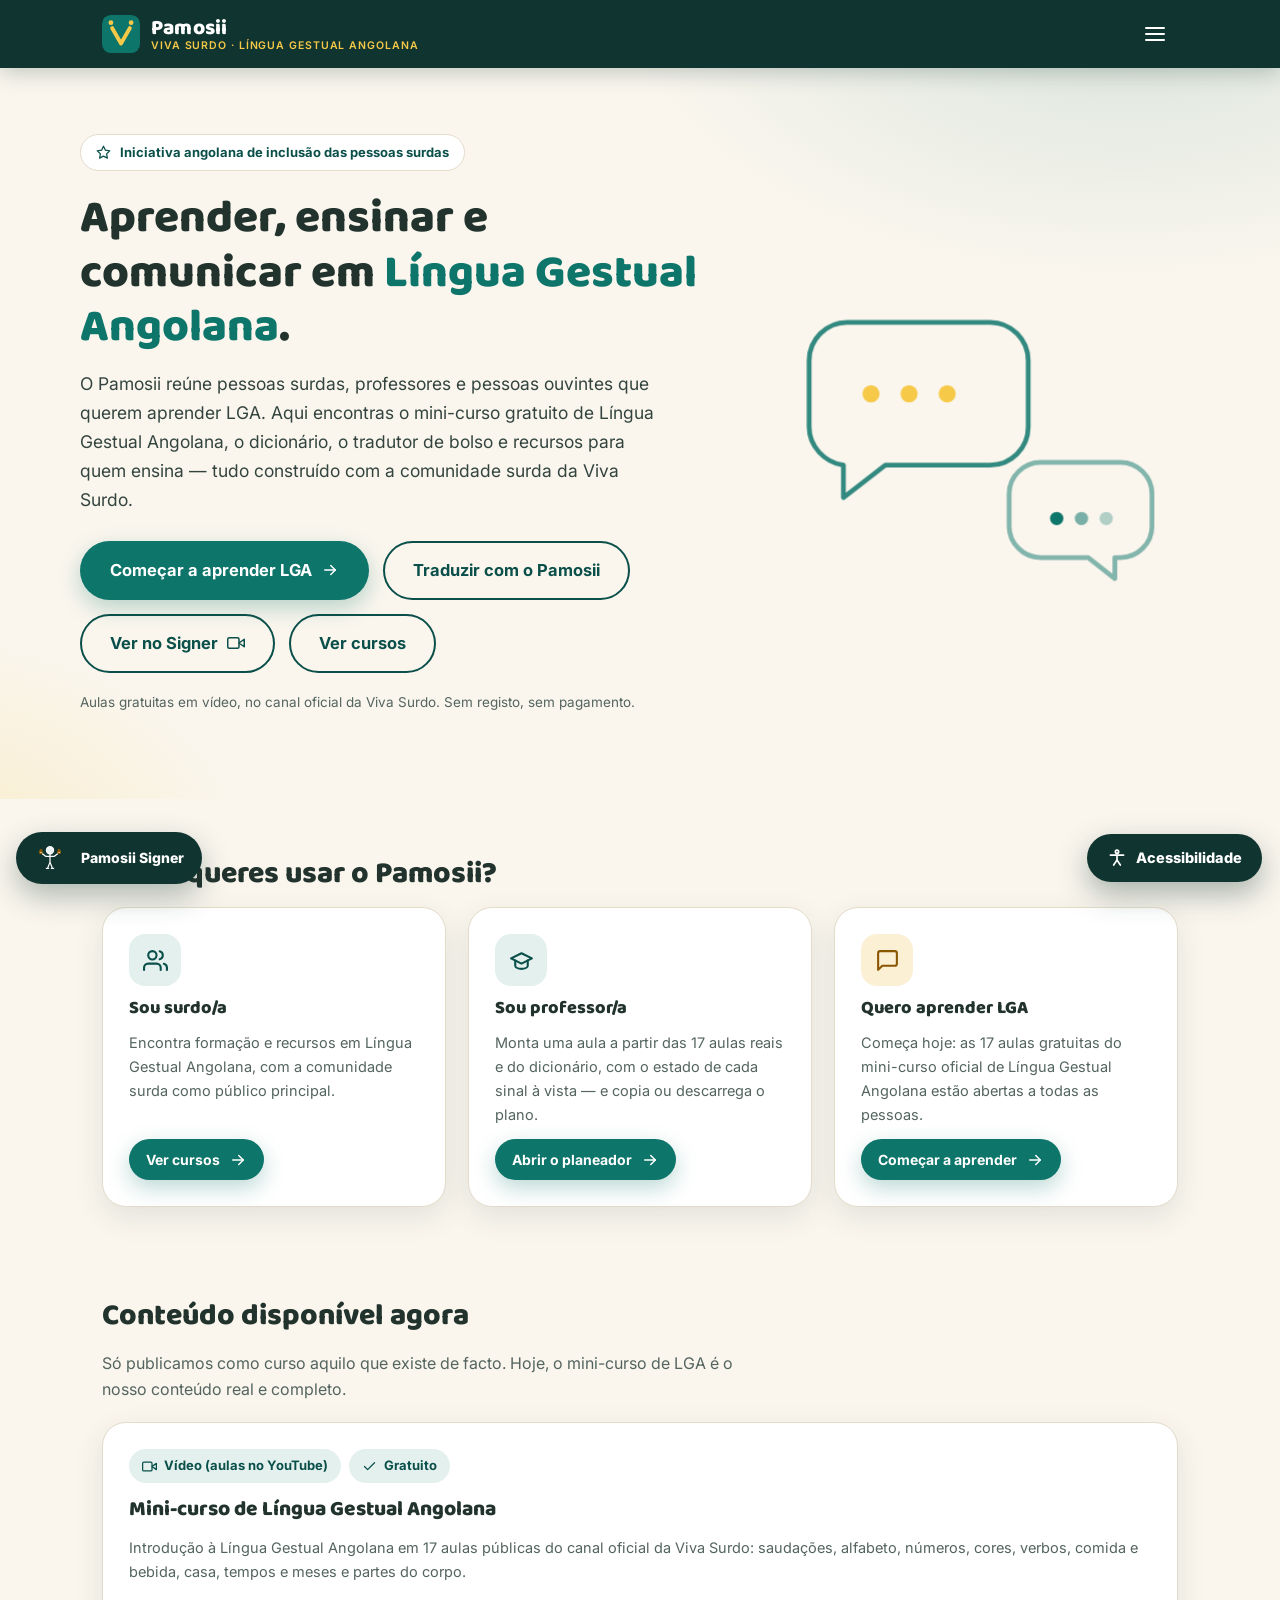
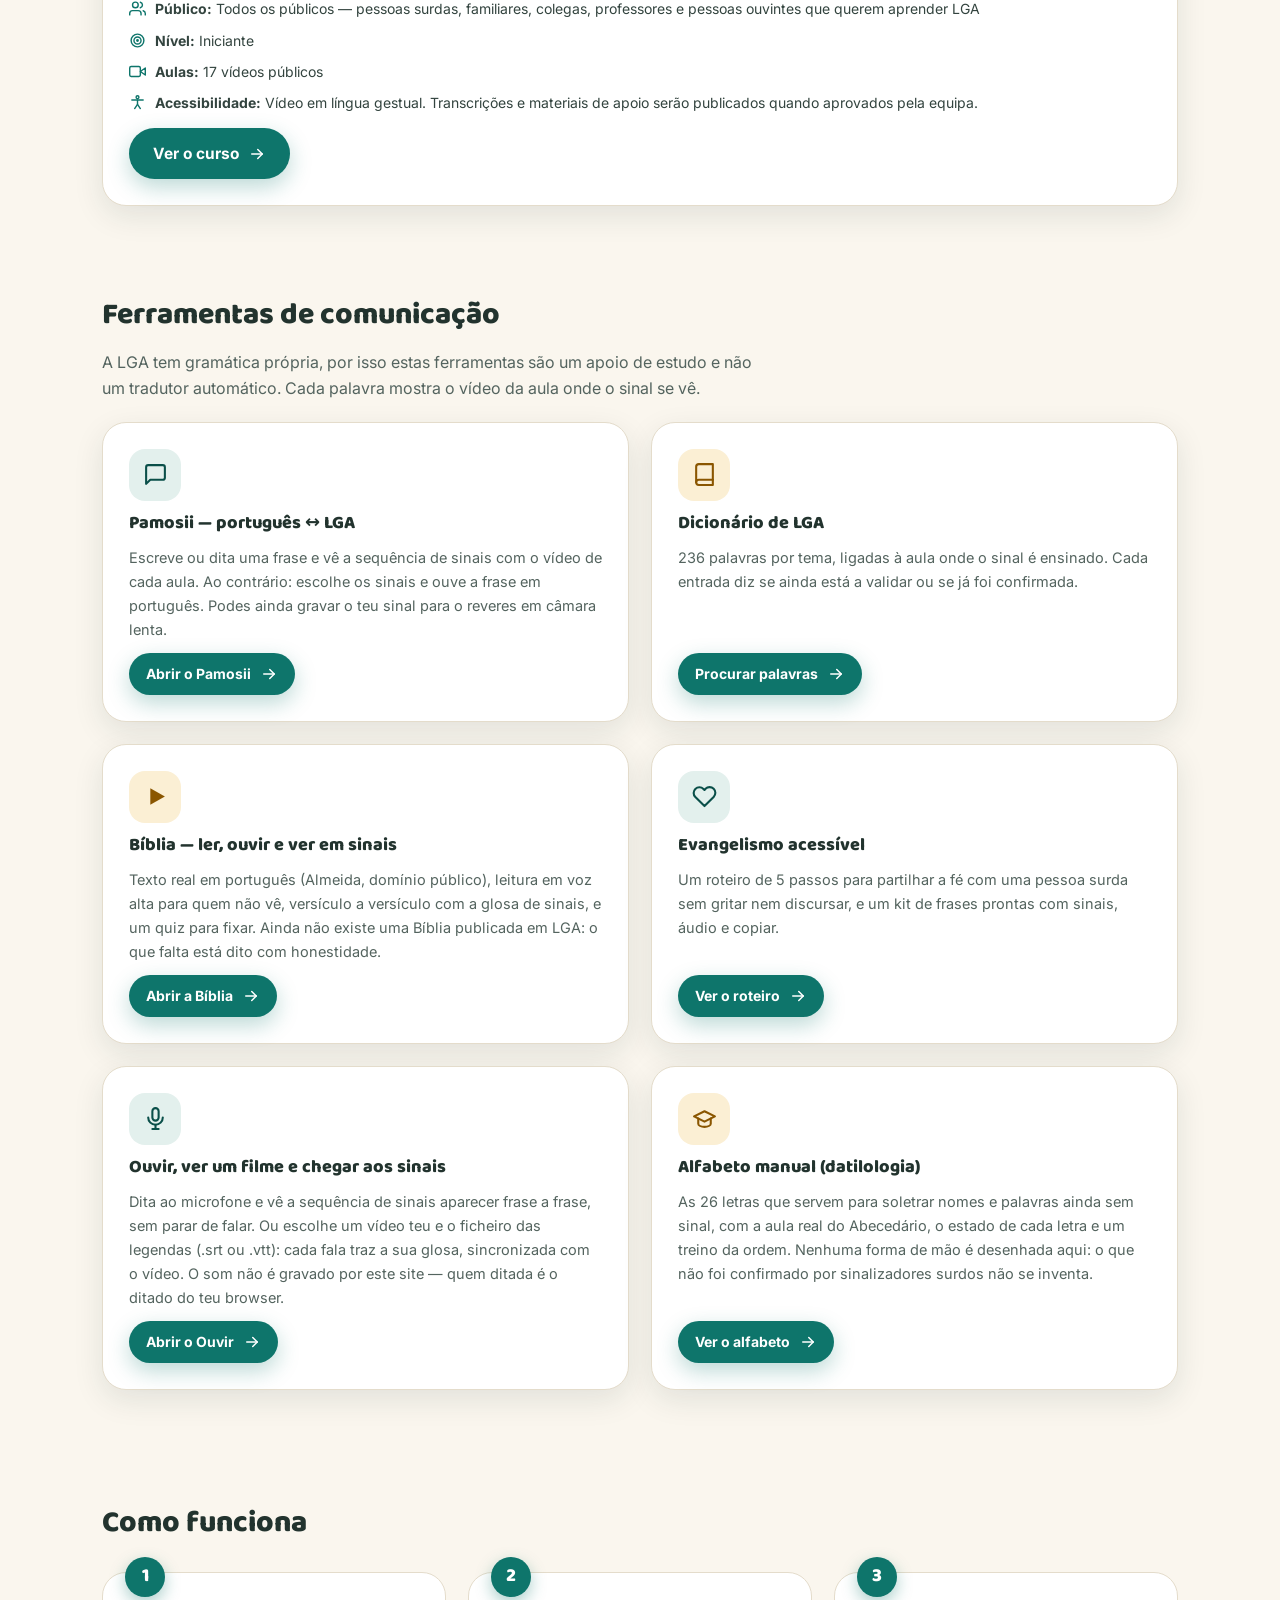
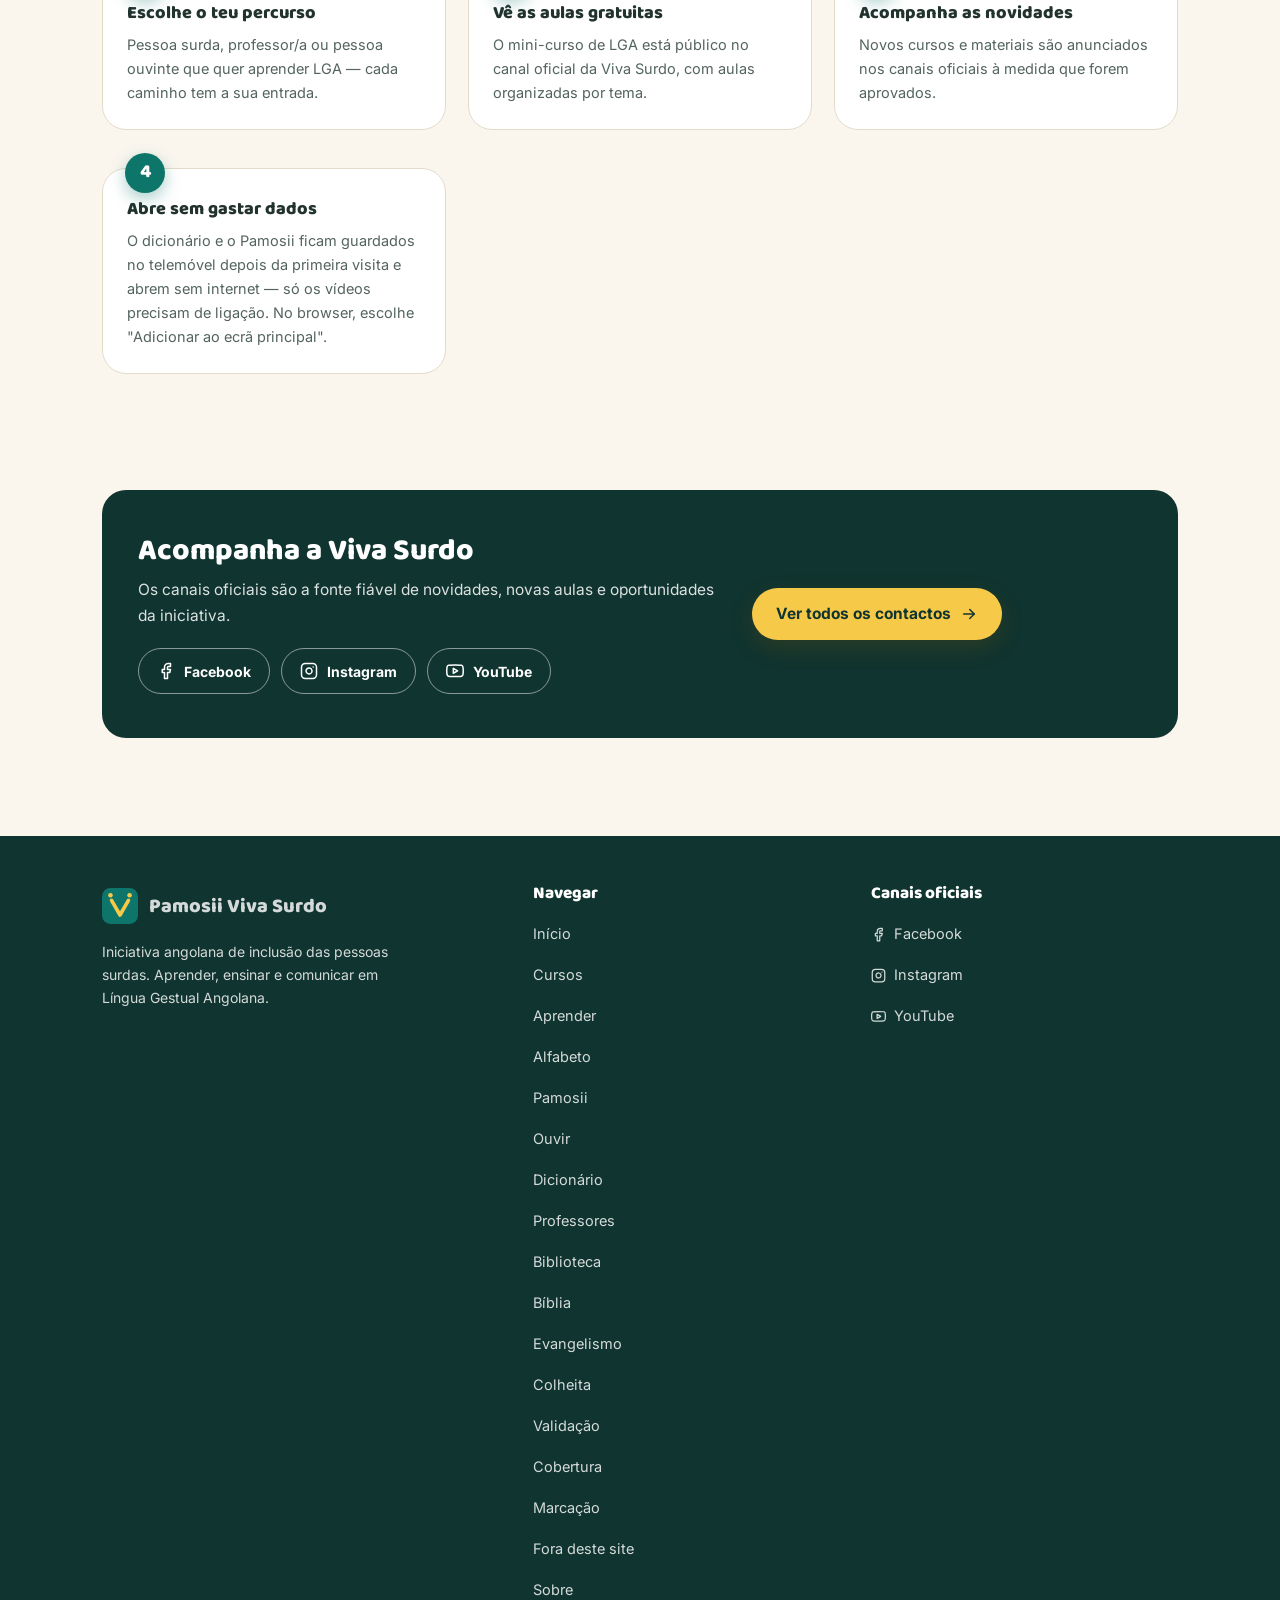
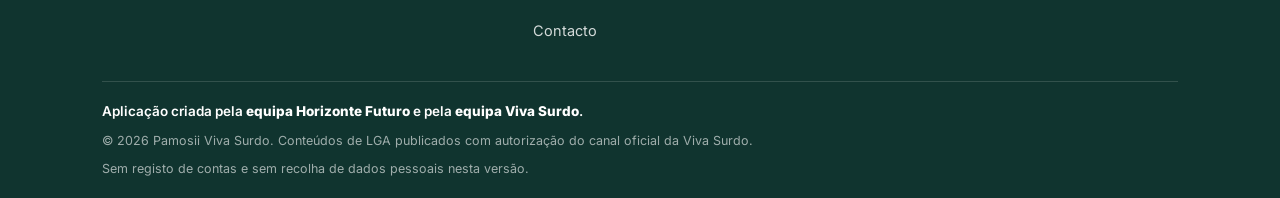
==== app/index.html @ f49dfab4 "vs80: folha A-Z de datilologia imprimivel no #/alfabeto As 26 letras, o estado de cada uma, duas lin" ====
<!DOCTYPE html>
<html lang="pt-AO">
<head>
<meta charset="UTF-8">
<meta name="viewport" content="width=device-width, initial-scale=1.0, viewport-fit=cover">
<title>Pamosii Viva Surdo — Aprender, ensinar e comunicar em Língua Gestual Angolana</title>
<meta name="description" content="Pamosii é a plataforma da Viva Surdo: aulas gratuitas de Língua Gestual Angolana (LGA), dicionário, tradutor de bolso português-LGA e recursos para professores.">
<meta name="theme-color" content="#10342F">
<!-- Instalável como aplicação (telemóvel): "Adicionar ao ecrã principal" abre o Pamosii
     sem barra do browser e funciona sem rede. Os ícones são a marca provisória rasterizada
     de assets/logo-mark.svg — ver README, "Substituir a marca provisória". -->
<link rel="manifest" href="manifest.webmanifest">
<link rel="apple-touch-icon" href="assets/icon-192.png">
<meta name="mobile-web-app-capable" content="yes">
<meta name="apple-mobile-web-app-title" content="Pamosii">
<meta property="og:type" content="website">
<meta property="og:locale" content="pt_AO">
<meta property="og:site_name" content="Pamosii Viva Surdo">
<meta property="og:title" content="Pamosii Viva Surdo — Aprender, ensinar e comunicar em Língua Gestual Angolana">
<meta property="og:description" content="Iniciativa angolana de inclusão das pessoas surdas. Aulas gratuitas de Língua Gestual Angolana (LGA), recursos para professores e conteúdo da comunidade.">
<link rel="icon" type="image/svg+xml" href="assets/logo-mark.svg">
<!-- Marca "Pamosii" em wordmark textual provisório — substituir pelo logótipo aprovado pela Viva Surdo (ver README.md) -->
<link rel="preconnect" href="https://fonts.googleapis.com">
<link rel="preconnect" href="https://fonts.gstatic.com" crossorigin>
<!-- miniaturas das aulas (i.ytimg.com) aparecem em quase todas as páginas: ligar cedo poupa uma ida e volta em 3G -->
<link rel="preconnect" href="https://i.ytimg.com">
<link rel="dns-prefetch" href="https://www.youtube-nocookie.com">
<link href="https://fonts.googleapis.com/css2?family=Baloo+2:wght@600;700;800&family=Inter:wght@400;500;600;700;800&display=swap" rel="stylesheet">
<link rel="stylesheet" href="styles.css?v=vs80">
<script>
/* As opções de acessibilidade são guardadas só neste dispositivo (localStorage).
   Aplicá-las antes do primeiro paint evita que a página "salte" de tema/contraste. */
(function () {
  try {
    var p = JSON.parse(localStorage.getItem('vs.a11y') || '{}');
    var h = document.documentElement;
    if (p.temaEscuro) h.setAttribute('data-tema-escuro', '');
    if (p.contraste) h.setAttribute('data-contraste-alto', '');
    if (p.movimento) h.setAttribute('data-movimento-reduzido', '');
    if (p.simples) h.setAttribute('data-leitura-simples', '');
    /* --escala no <html> desde o primeiro paint: o botão flutuante e a barra inferior
       precisam dela para não se sobreporem antes de o app.js montar o #app escalado */
    h.style.setProperty('--escala', ([100, 115, 130, 150].indexOf(p.escala) >= 0 ? p.escala : 100) / 100);
  } catch (e) { /* sem localStorage disponível: usar valores padrão */ }
})();
</script>
</head>
<body>
<a class="skip" href="#conteudo">Saltar para o conteúdo principal</a>
<div id="a11y-root"></div>
<div id="app"></div>
<span id="route-live" class="sr-only" aria-live="polite"></span>
<script src="app.js?v=vs80"></script>
</body>
</html>
---- app/styles.css ----
/* ============================================================================
   Pamosii Viva Surdo — folha de estilos
   Identidade provisória: teal profundo + âmbar sobre creme (contraste AA).
   A marca visual será substituída pelo logótipo aprovado (ver README.md).
   ============================================================================ */

:root{
  --ink:#22332E;
  --ink-soft:#33443F;
  --muted:#54645F;
  --teal:#0E756B;
  --teal-deep:#0A4F49;
  --teal-dark:#10342F;
  --teal-tint:#E3F0ED;
  --amber:#F7C948;
  --amber-ink:#8A5600;
  --amber-soft:#FBEFD4;
  --amber-line:#EAD9A8;
  --note-line:#CBE2DD;
  --cream:#FAF6EE;
  --paper:#FFFFFF;
  --line:#E4DCCB;
  --line-soft:#EFE8D9;
  /* tokens usados pelos painéis de acessibilidade (tema escuro / contraste alto) */
  --primary:#0E756B;
  --primary-hover:#0A4F49;
  --primary-fg:#FFFFFF;
  --accent:#0E756B;
  --surface:#FFFFFF;
  --surface-soft:rgba(255,255,255,.58);
  --focus:#C99400;
  --radius:16px;
  --radius-lg:24px;
  --shadow:0 10px 30px rgba(16,52,47,.10);
  --shadow-lg:0 24px 60px rgba(16,52,47,.16);
  --font-h:'Baloo 2',system-ui,sans-serif;
  --font-b:'Inter',system-ui,-apple-system,sans-serif;
  --head-h:68px;
  /* altura da barra inferior no telemóvel; os rótulos podem ir a duas linhas com a escala
     de texto, e 64px é o que mede com duas linhas — assim o espaço reservado nunca falha */
  --tab-h:64px;
}

/* ---------- painel de acessibilidade: temas alternativos ---------- */
[data-tema-escuro]{
  --ink:#EAF3F0;
  --ink-soft:#D2E2DE;
  --muted:#A9C0BA;
  --teal:#3FBFA9;
  --teal-deep:#9EE3D3;
  --teal-dark:#081B18;
  --teal-tint:#153F39;
  --amber:#F7C948;
  --amber-ink:#F8D583;
  --amber-soft:#3A2F12;
  --amber-line:#6B5620;
  --note-line:#2C6058;
  --cream:#0C1C19;
  --paper:#14302A;
  --line:#2A4E46;
  --line-soft:#224238;
  --primary:#0F8378;
  --primary-hover:#0B6C63;
  --primary-fg:#FFFFFF;
  --accent:#5FCDB8;
  --surface:#16342D;
  --surface-soft:rgba(255,255,255,.05);
  --focus:#F7C948;
  --shadow:0 10px 30px rgba(0,0,0,.45);
  --shadow-lg:0 24px 60px rgba(0,0,0,.6);
}
[data-contraste-alto]{
  --ink:#000;
  --ink-soft:#000;
  --muted:#111;
  --teal:#00443C;
  --teal-deep:#002B26;
  --teal-dark:#000;
  --teal-tint:#DFF3EE;
  --amber:#FFD666;
  --amber-ink:#000;
  --amber-soft:#FFF3CF;
  --amber-line:#000;
  --note-line:#000;
  --cream:#FFF;
  --paper:#FFF;
  --line:#000;
  --line-soft:#000;
  --primary:#002B26;
  --primary-hover:#000;
  --primary-fg:#FFF;
  --accent:#002B26;
  --surface:#FFF;
  --surface-soft:#FFF;
  --focus:#000;
  --shadow:none;
  --shadow-lg:none;
}
[data-contraste-alto] a{text-decoration:underline}
[data-contraste-alto] .btn,[data-contraste-alto] .f-chip,[data-contraste-alto] .theme-nav a,
[data-contraste-alto] .aud-card,[data-contraste-alto] .vcard,[data-contraste-alto] .ccard,
[data-contraste-alto] .lib-item,[data-contraste-alto] .dic-grupo,[data-contraste-alto] .pm-dir,
[data-contraste-alto] .pm-ex,[data-contraste-alto] .pm-card,[data-contraste-alto] .pm-meter,
[data-contraste-alto] .pm-dati .pm-letra{border-width:2px;border-color:#000}

/* movimento reduzido (escolha manual, além do preferes do sistema) */
html[data-movimento-reduzido]{scroll-behavior:auto}
[data-movimento-reduzido] *,[data-movimento-reduzido] *::before,[data-movimento-reduzido] *::after{
  animation:none!important;transition:none!important;
}
[data-movimento-reduzido] .rv{opacity:1;transform:none}

/* leitura simples: coluna única, texto maior, decoração de fora */
[data-leitura-simples] body{font-size:18px;line-height:1.85}
[data-leitura-simples] .hero-art,[data-leitura-simples] .side-box img{display:none}
[data-leitura-simples] .grid,[data-leitura-simples] .steps,[data-leitura-simples] .vgrid,
[data-leitura-simples] .foot-in,[data-leitura-simples] .about-grid,[data-leitura-simples] .course-layout,
[data-leitura-simples] .band,[data-leitura-simples] .dic-words{grid-template-columns:1fr!important}
[data-leitura-simples] .hero-in{grid-template-columns:1fr;padding:34px 0}
[data-leitura-simples] p{max-width:70ch}
[data-leitura-simples] .dic-grupo{break-inside:avoid}

/* ---------- reset e base ---------- */
*,*::before,*::after{box-sizing:border-box}
html{-webkit-text-size-adjust:100%;text-size-adjust:100%}
body,button,input,select,textarea{-webkit-tap-highlight-color:transparent}
button,input,select,textarea,summary,a{touch-action:manipulation}
@media(prefers-reduced-motion:no-preference){html{scroll-behavior:smooth}}
body{margin:0;font-family:var(--font-b);font-size:16px;line-height:1.65;color:var(--ink);background:var(--cream)}
img,svg,iframe{max-width:100%}
img{display:block;height:auto}
h1,h2,h3,h4{font-family:var(--font-h);line-height:1.18;color:var(--ink);margin:0 0 .5em;font-weight:800}
h1{font-size:clamp(30px,4.6vw,46px)}
h2{font-size:clamp(23px,3vw,30px)}
h3{font-size:18px}
p{margin:0 0 1em}
a{color:var(--teal-deep);text-decoration-thickness:1px;text-underline-offset:3px}
a:hover{color:var(--teal)}
ul{margin:0 0 1em;padding-left:1.2em}
[id]{scroll-margin-top:calc(var(--head-h) + 16px + env(safe-area-inset-top))}
[hidden]{display:none !important}

/* foco visível em todo o site (âmbar escuro no claro; âmbar no escuro) */
a:focus-visible,button:focus-visible,input:focus-visible,select:focus-visible,
summary:focus-visible,[tabindex]:focus-visible{
  outline:3px solid var(--focus);outline-offset:2px;border-radius:6px;
}
.site-head a:focus-visible,.site-head button:focus-visible,.band a:focus-visible,
.tabbar a:focus-visible,.tabbar button:focus-visible{
  outline-color:var(--amber);
}

/* utilitários */
.sr-only{position:absolute!important;width:1px;height:1px;padding:0;margin:-1px;overflow:hidden;clip:rect(0 0 0 0);white-space:nowrap;border:0}
.skip{position:fixed;top:10px;left:10px;z-index:200;transform:translateY(-160%);background:var(--teal-dark);color:#fff;
  font-weight:700;padding:12px 20px;border-radius:10px;transition:transform .15s;text-decoration:none}
.skip:focus{transform:none;color:#fff}
.wrap{max-width:1120px;margin:0 auto;padding:0 22px}
.section{padding:58px 0}
.section.tight{padding:34px 0}
.muted{color:var(--muted)}
.center{text-align:center}
.grid{display:grid;gap:22px}
.g-2{grid-template-columns:repeat(2,minmax(0,1fr))}
.g-3{grid-template-columns:repeat(3,minmax(0,1fr))}
.g-4{grid-template-columns:repeat(4,minmax(0,1fr));gap:18px}
.g-auto{grid-template-columns:repeat(auto-fill,minmax(min(290px,100%),1fr))}

/* revelação ao fazer scroll (desligada com movimento reduzido) */
.rv{opacity:0;transform:translateY(14px)}
.rv.in{opacity:1;transform:none;transition:opacity .5s ease,transform .5s ease}
@media(prefers-reduced-motion:reduce){
  .rv{opacity:1;transform:none}
  *,*::before,*::after{animation-duration:.001s!important;animation-iteration-count:1!important;transition-duration:.001s!important}
}

/* ---------- botões e chips ---------- */
.btn{display:inline-flex;align-items:center;justify-content:center;gap:9px;min-height:46px;padding:11px 22px;border-radius:999px;
  max-width:100%;flex-wrap:wrap;
  font-family:var(--font-b);font-weight:700;font-size:15.5px;border:2px solid transparent;cursor:pointer;
  text-decoration:none;transition:transform .15s,box-shadow .15s,background .15s,color .15s}
.btn .ic{width:18px;height:18px;flex:none}
.btn:hover{transform:translateY(-2px)}
.btn-p{background:var(--primary);color:var(--primary-fg);box-shadow:0 8px 22px rgba(14,117,107,.28)}
.btn-p:hover{background:var(--primary-hover);color:var(--primary-fg)}
.btn-a{background:var(--amber);color:var(--teal-dark);box-shadow:0 8px 22px rgba(138,86,0,.22)}
.btn-a:hover{background:#F0B92E;color:var(--teal-dark)}
.btn-o{background:transparent;color:var(--teal-deep);border-color:var(--teal-deep)}
.btn-o:hover{background:var(--teal-tint);color:var(--teal-deep)}
.btn-o.on-dark{color:#fff;border-color:rgba(255,255,255,.75)}
.btn-o.on-dark:hover{background:rgba(255,255,255,.12);color:#fff}
.btn-sm{min-height:38px;padding:7px 15px;font-size:14px}
.btn-lg{min-height:52px;padding:14px 28px;font-size:16.5px}

.chip{display:inline-flex;align-items:center;gap:7px;background:var(--teal-tint);color:var(--teal-deep);
  font-weight:700;font-size:13px;padding:6px 13px;border-radius:999px;border:0}
.chip .ic{width:15px;height:15px;flex:none}

/* etiqueta "Em breve" — distinta por forma e texto, não só por cor */
.soon{display:inline-flex;align-items:center;gap:7px;border:2px dashed var(--amber-ink);color:var(--amber-ink);
  background:var(--amber-soft);font-weight:800;font-size:12.5px;padding:5px 12px;border-radius:999px;text-transform:uppercase;letter-spacing:.4px}
.soon .ic{width:14px;height:14px;flex:none}

/* ---------- cabeçalho e navegação ---------- */
.site-head{position:sticky;top:0;z-index:100;background:var(--teal-dark);color:#fff;box-shadow:0 4px 22px rgba(16,52,47,.25);
  padding-top:env(safe-area-inset-top)}
/* o cabeçalho tem de tolerar a escala de texto (que as media queries não vêem): quebra em vez de sair do ecrã */
.nav{display:flex;align-items:center;gap:10px;min-height:var(--head-h);flex-wrap:wrap}
/* a marca pode encolher: com a escala de texto ligada é a legenda "Língua Gestual Angolana"
   que ocupa mais linha, e ela troca-se sozinha em vez de empurrar a página para o lado */
.brand{display:inline-flex;align-items:center;gap:11px;color:#fff;text-decoration:none;margin-right:6px;
  flex:0 1 auto;min-width:0;min-height:44px}
.brand img{width:38px;height:38px;flex:none}
.brand .wm{font-family:var(--font-h);font-weight:800;font-size:21px;line-height:1.05;letter-spacing:.2px}
.brand .wm small{display:block;font-family:var(--font-b);font-weight:600;font-size:10.5px;letter-spacing:.9px;
  text-transform:uppercase;color:var(--amber);overflow-wrap:anywhere}
.nav-links{display:flex;align-items:center;gap:4px;margin-left:auto;flex-wrap:wrap;min-width:0}
/* os 11 rótulos vivem aqui no tamanho compacto: medido, a linha completa precisa de 910px,
   e é esse valor que define o ponto em que o menu hambúrguer assume (ver @media(max-width:1280px)) */
.nav-links a{display:inline-flex;align-items:center;white-space:nowrap;min-height:44px;padding:8px 9px;color:rgba(255,255,255,.85);
  font-weight:600;font-size:13.5px;text-decoration:none;border-radius:10px}
.nav-links a:hover{color:#fff;background:rgba(255,255,255,.10)}
.nav-links a[aria-current="page"]{color:var(--amber);background:rgba(247,201,72,.12)}
.nav-links a[aria-current="page"]::after{content:"";display:block;height:3px;width:22px;margin:-4px auto -6px;
  background:var(--amber);border-radius:99px}
.burger{display:none;margin-left:auto;background:none;border:0;color:#fff;width:46px;height:46px;
  align-items:center;justify-content:center;cursor:pointer;border-radius:10px}
.burger .ic{width:24px;height:24px}
.burger:hover{background:rgba(255,255,255,.12)}
@media(max-width:1280px){
  .burger{display:inline-flex}
  /* nowrap obrigatório: em coluna, o wrap do modo barra transformaria o menu em várias
     colunas assim que o texto é ampliado e a altura máxima começa a contar */
  .nav-links{display:none;position:absolute;left:0;right:0;top:100%;flex-direction:column;flex-wrap:nowrap;align-items:stretch;gap:2px;
    background:var(--teal-dark);padding:12px 16px 18px;border-bottom:1px solid rgba(255,255,255,.14);
    box-shadow:0 26px 50px rgba(16,52,47,.45)}
  /* o menu vive dentro de #app, que é escalado: vh/dvh são pixels do ecrã, enquanto
     --head-h é um pixel de layout já ampliado. Divide-se primeiro o viewport pela escala
     e só depois se tira a altura do cabeçalho — senão o menu fica abaixo da dobra.
     O desconto de 72px é a zona do botão flutuante de acessibilidade (18 de offset + 48 de
     altura + 6 de costura), também em pixels de ecrã: sem ele, a última linha do menu ficava
     por baixo do botão e o toque ia para o sítio errado. */
  .nav-links.open{display:flex;max-height:calc(100vh / var(--escala,1) - var(--head-h) - 72px / var(--escala,1));
    max-height:calc(100dvh / var(--escala,1) - var(--head-h) - 72px / var(--escala,1));overflow-y:auto;overscroll-behavior:contain}
  .nav-links a{width:100%;justify-content:flex-start;font-size:16px;padding:13px 14px}
  .nav-links a[aria-current="page"]::after{display:none}
  .nav-links a[aria-current="page"]{border-left:4px solid var(--amber);border-radius:6px 10px 10px 6px}
}

/* ---------- barra de navegação inferior (telemóvel) ----------
   No telemóvel o polegar decide: os quatro destinos mais usados ficam sempre à mão em baixo
   e o 5.º botão abre O MESMO painel do hambúrguer (aria-controls="nav-links"), porque dois
   menus diferentes na mesma página só serve para confundir. Por isso o .burger desaparece
   nestas condições — ver o bloco em baixo.
   A 2.ª condição é o telemóvel deitado: com 844×390 a largura já não é "de telemóvel", mas o
   polegar e a altura pequena são exactamente o mesmo problema. */
.tabbar{display:none}
@media(max-width:720px), (orientation:landscape) and (max-height:500px){
  /* sticky em vez de fixed: a barra ocupa espaço no fluxo, por isso nunca tapa o rodapé
     nem obriga a calcular reservas — e descansa no fim da página em vez de flutuar */
  .tabbar{display:block;position:sticky;bottom:0;z-index:99;background:var(--teal-dark);
    border-top:1px solid rgba(255,255,255,.16);margin-top:0;
    /* env() são pixels do ecrã; a barra está dentro de #app, que é escalado — divide-se pela escala */
    padding-bottom:calc(env(safe-area-inset-bottom) / var(--escala,1))}
  .tab-in{display:flex;align-items:stretch;min-height:var(--tab-h)}
  .tab{flex:1 1 0;min-width:0;display:flex;flex-direction:column;align-items:center;justify-content:center;
    gap:3px;padding:4px 2px;background:none;border:0;cursor:pointer;color:rgba(255,255,255,.85);
    font-family:var(--font-b);font-weight:700;line-height:1.1;text-decoration:none;
    /* tamanho FÍSICO constante: com a escala de texto ligada o item encolhe em px de layout
       (390px / 1,5 / 5 = 52) e "Dicionário" ia para 3 linhas. A barra é o cais da aplicação,
       não o conteúdo que a pessoa ampliou — divide-se pela escala para renderizar sempre 11px. */
    font-size:calc(11px / var(--escala,1));overflow-wrap:anywhere;
    -webkit-tap-highlight-color:transparent;touch-action:manipulation}
  .tab .ic{width:21px;height:21px;flex:none}
  /* o boneco do Signer no lugar do ícone de fala: fica parado — um ícone que se mexe
     na navegação distrai e competiria com o próprio Signer. */
  .tab-sign{display:flex;align-items:center;justify-content:center;height:21px}
  .tab-sign .sg-fig{width:31px;height:20px;margin:0;color:inherit;flex:none}
  .tab-sign .sg-fig *{animation:none!important}
  .tab-sign .sg-fig .sg-cabeca{fill:rgba(255,255,255,.16)}
  .tab:hover{color:#fff}
  .tab[aria-current="page"],.tab-mais.on{color:var(--amber)}
  /* o hambúrguer do cabeçalho é substituído pelo "Mais" — um interruptor, não dois */
  .burger{display:none}
  /* o menu aberto acaba ACIMA da barra inferior e acima do botão flutuante de acessibilidade
     (60px = 12 de offset + 48 de altura, +6 de costura) — dividido pela escala porque o painel
     vive em px de layout dentro de #app, enquanto o botão flutuante está fora dele.
     Sem isto o 9.º item ficava por baixo do botão de acessibilidade, inatingível ao toque. */
  .nav-links.open{max-height:calc(100vh / var(--escala,1) - var(--head-h) - var(--tab-h) - 66px / var(--escala,1) - env(safe-area-inset-bottom) / var(--escala,1));
    max-height:calc(100dvh / var(--escala,1) - var(--head-h) - var(--tab-h) - 66px / var(--escala,1) - env(safe-area-inset-bottom) / var(--escala,1))}
}
/* contraste alto: rótulos sublinhados só no item activo — a barra já é separada do conteúdo
   pela borda, e sublinhar os cinco ao mesmo tempo não indica onde estás */
@media(max-width:720px), (orientation:landscape) and (max-height:500px){
  [data-contraste-alto] .tab{text-decoration:none}
  [data-contraste-alto] .tab[aria-current="page"],[data-contraste-alto] .tab-mais.on{text-decoration:underline;text-underline-offset:5px}
}

/* ---------- herói ---------- */
.hero{position:relative;overflow:hidden;color:var(--ink);
  background:
    radial-gradient(820px 460px at 88% -10%,rgba(14,117,107,.14),transparent 62%),
    radial-gradient(560px 380px at -6% 108%,rgba(247,201,72,.22),transparent 60%),
    var(--cream)}
.hero-in{display:grid;grid-template-columns:1.15fr .85fr;gap:44px;align-items:center;padding:66px 0 72px}
.eyebrow{display:inline-flex;align-items:center;gap:9px;background:var(--surface);border:1.5px solid var(--line);
  color:var(--teal-deep);font-weight:700;font-size:13px;padding:7px 15px;border-radius:999px;margin-bottom:20px}
.eyebrow .ic{width:15px;height:15px}
.hero h1{margin-bottom:16px}
.hero h1 .hl{color:var(--teal)}
.hero .lead{font-size:17.5px;color:var(--ink-soft);max-width:54ch}
.hero-ctas{display:flex;flex-wrap:wrap;gap:14px;margin-top:26px}
.hero-note{margin-top:18px;font-size:13.5px;color:var(--muted)}
.hero-art{display:grid;place-items:center}
.hero-art svg{width:min(400px,100%);height:auto}

/* ---------- cartões de público ---------- */
.aud-card{display:flex;flex-direction:column;gap:12px;background:var(--paper);border:1.5px solid var(--line);
  border-radius:var(--radius-lg);padding:26px;box-shadow:var(--shadow);transition:transform .18s,box-shadow .18s}
.aud-card:hover{transform:translateY(-4px);box-shadow:var(--shadow-lg)}
.aud-ic{width:52px;height:52px;border-radius:16px;display:grid;place-items:center;flex:none}
.aud-ic .ic{width:25px;height:25px}
.aud-ic.t{background:var(--teal-tint);color:var(--teal-deep)}
.aud-ic.a{background:var(--amber-soft);color:var(--amber-ink)}
.aud-card h3{margin:0}
.aud-card p{margin:0;color:var(--muted);font-size:14.5px;flex:1}
.aud-card .btn{align-self:flex-start}

/* ---------- passos "como funciona" ---------- */
.steps{counter-reset:passo;display:grid;gap:22px;grid-template-columns:repeat(3,1fr)}
.step{background:var(--paper);border:1.5px solid var(--line);border-radius:var(--radius-lg);padding:24px;position:relative;margin-top:16px}
.step::before{counter-increment:passo;content:counter(passo);position:absolute;top:-16px;left:22px;width:40px;height:40px;
  border-radius:50%;background:var(--primary);color:var(--primary-fg);font-family:var(--font-h);font-weight:800;font-size:19px;
  display:grid;place-items:center;box-shadow:0 6px 16px rgba(14,117,107,.35)}
.step h3{margin-top:6px}
.step p{margin:0;color:var(--muted);font-size:14.5px}

/* ---------- cartão de curso ---------- */
.ccard{display:flex;flex-direction:column;gap:14px;background:var(--paper);border:1.5px solid var(--line);
  border-radius:var(--radius-lg);padding:26px;box-shadow:var(--shadow)}
.ccard-top{display:flex;flex-wrap:wrap;gap:8px}
.ccard-t{margin:0;font-size:21px}
.ccard-t a{color:var(--ink);text-decoration:none}
.ccard-t a:hover{color:var(--teal-deep);text-decoration:underline}
.ccard-d{margin:0;color:var(--muted);font-size:14.5px}
.meta-list{list-style:none;margin:0;padding:0;display:flex;flex-direction:column;gap:8px;font-size:14px;flex:1}
.meta-list li{display:flex;align-items:flex-start;gap:9px;color:var(--ink-soft)}
.meta-list .ic{width:17px;height:17px;flex:none;margin-top:3px;color:var(--teal)}
.ccard .btn{align-self:flex-start}

/* categoria "em breve" no catálogo: painel honesto, não cartão de curso */
.cat-soon{display:flex;gap:16px;align-items:flex-start;border:2px dashed var(--line);background:var(--surface-soft);
  border-radius:var(--radius-lg);padding:22px}
.cat-soon .soon{flex:none}
.cat-soon div{min-width:0}
.cat-soon h3{margin:6px 0 4px;font-size:17px}
.cat-soon p{margin:0;font-size:14px;color:var(--muted)}

/* ---------- cartão de vídeo (fachada clicável) ---------- */
.vgrid{display:grid;gap:22px;grid-template-columns:repeat(auto-fill,minmax(min(280px,100%),1fr))}
.vcard{display:flex;flex-direction:column;background:var(--paper);border:1.5px solid var(--line);
  border-radius:var(--radius);overflow:hidden;box-shadow:var(--shadow)}
.vfacade{position:relative;aspect-ratio:16/9;background:var(--teal-dark)}
.vfacade iframe{position:absolute;inset:0;width:100%;height:100%;border:0}
/* aviso "este vídeo precisa de rede" — fora dele o bloco comporta-se como texto normal;
   só dentro de .lib-act (linha de botões com flex-wrap) precisa de ocupar a linha toda.
   Em .vcard, que é flex-direction:column, um flex-basis:100% esticava o aviso para 171px
   com 112px de texto — por isso a regra de linha fica limitada ao container de botões. */
.v-offline{margin:8px 0 0;padding:10px 12px;border:1px dashed var(--line);
  border-radius:10px;background:var(--cream);font-size:14px;font-weight:600;color:var(--ink)}
.lib-act>.v-offline{flex:1 1 100%}
.vplay{position:absolute;inset:0;width:100%;height:100%;padding:0;border:0;background:none;cursor:pointer;display:block}
.vplay img{width:100%;height:100%;object-fit:cover;opacity:.94;transition:opacity .18s}
.vplay:hover img{opacity:1}
.vplay:hover .vbtn,.vplay:focus-visible .vbtn{background:#F0B92E}
.vbtn{position:absolute;top:50%;left:50%;transform:translate(-50%,-50%);width:62px;height:62px;border-radius:50%;
  background:var(--primary);color:var(--primary-fg);display:grid;place-items:center;box-shadow:0 10px 26px rgba(11,46,42,.5);
  transition:background .18s}
.vbtn .ic{width:24px;height:24px;margin-left:3px}
.vmeta{padding:15px 17px 17px;display:flex;flex-direction:column;gap:5px;flex:1}
.vtitle{margin:0;font-size:16px}
.vsub{margin:0;font-size:13px;color:var(--muted);font-weight:600}
.vlink{font-size:13.5px;font-weight:700;display:inline-flex;align-items:center;gap:6px;min-height:24px}
.vlink .ic{width:14px;height:14px}

/* ---------- filtros (catálogo / biblioteca) ---------- */
.filters{display:flex;flex-wrap:wrap;gap:14px;align-items:flex-end;background:var(--paper);border:1.5px solid var(--line);
  border-radius:var(--radius-lg);padding:18px 20px;box-shadow:var(--shadow)}
.f-field{display:flex;flex-direction:column;gap:6px;min-width:0;flex:1 1 220px}
.f-field label{font-weight:700;font-size:13.5px;color:var(--ink-soft)}
.f-field input[type="search"],.f-field input[type="text"]{font:inherit;font-size:16px;padding:11px 14px;border:1.5px solid var(--line);border-radius:12px;
  background:var(--surface);color:var(--ink);min-height:46px;width:100%;max-width:100%;min-width:0}
.f-field input[type="search"]::placeholder,.f-field input[type="text"]::placeholder{color:var(--muted)}
.f-chips{display:flex;flex-wrap:wrap;gap:8px}
.f-chip{display:inline-flex;align-items:center;min-height:44px;padding:8px 16px;border-radius:999px;border:1.5px solid var(--line);
  background:var(--surface);color:var(--ink-soft);font:inherit;font-weight:700;font-size:13.5px;cursor:pointer;transition:.15s}
.f-chip:hover{border-color:var(--teal)}
.f-chip[aria-pressed="true"]{background:var(--primary);border-color:var(--primary);color:var(--primary-fg)}

/* controlos nativos — mesmo tom do site e sempre com área de toque suficiente */
select{font-family:var(--font-b);font-size:14.5px;min-height:44px;min-width:0;padding:9px 12px;border:1.5px solid var(--line);
  border-radius:12px;background:var(--surface);color:var(--ink);max-width:100%}
select:focus-visible{outline:3px solid var(--focus);outline-offset:2px}

/* ---------- página genérica de conteúdo ---------- */
.page-head{padding:46px 0 10px}
.page-head h1{margin-bottom:10px}
.page-head .lead{font-size:17px;color:var(--muted);max-width:64ch}
.crumbs{display:flex;flex-wrap:wrap;gap:6px;align-items:center;font-size:13.5px;font-weight:600;color:var(--muted);
  list-style:none;margin:0 0 18px;padding:0}
.crumbs li+li::before{content:"›";margin:0 6px;color:var(--line);font-weight:800}
/* o alvo de toque do link do caminho mede 35×16 com apenas o texto — abaixo do mínimo de
   24px. O padding alarga a zona tocável e a margem negativa devolve o espaço à linha, por
   isso a linha do .crumbs fica exactamente onde estava. */
.crumbs a{color:var(--teal-deep);padding:5px 6px;margin:-5px -6px;border-radius:6px}

/* ---------- detalhe de curso ---------- */
.course-layout{display:grid;grid-template-columns:1fr 330px;gap:30px;align-items:start;padding:26px 0 60px}
.course-main{display:flex;flex-direction:column;gap:26px;min-width:0}
.course-side{display:flex;flex-direction:column;gap:18px;position:sticky;top:calc(var(--head-h) + 16px + env(safe-area-inset-top))}
.side-box{background:var(--paper);border:1.5px solid var(--line);border-radius:var(--radius-lg);padding:22px;box-shadow:var(--shadow)}
.side-box h2{font-size:17px;margin-bottom:12px}
.side-box dl{margin:0;display:flex;flex-direction:column;gap:10px}
.side-box dt{font-size:12px;font-weight:800;text-transform:uppercase;letter-spacing:.5px;color:var(--muted)}
.side-box dd{margin:0 0 4px;font-size:14.5px}
.side-box .btn{width:100%;justify-content:center}
.side-note{display:flex;gap:10px;font-size:13px;color:var(--ink-soft);background:var(--amber-soft);
  border:1.5px solid var(--amber-line);border-radius:12px;padding:12px 14px}
.side-note .ic{width:16px;height:16px;flex:none;margin-top:2px;color:var(--amber-ink)}
.course-desc{font-size:16px;color:var(--ink-soft);max-width:70ch}
.obj-list{list-style:none;margin:0;padding:0;display:flex;flex-direction:column;gap:10px}
.obj-list li{display:flex;gap:10px;align-items:flex-start;font-size:15px}
.obj-list .ic{width:19px;height:19px;flex:none;margin-top:3px;color:var(--teal)}

/* módulos com <details> nativo (acessível por teclado e leitor de ecrã) */
.mod{background:var(--paper);border:1.5px solid var(--line);border-radius:var(--radius);overflow:hidden}
.mod summary{display:flex;align-items:center;gap:14px;cursor:pointer;padding:17px 20px;list-style:none;min-height:56px}
.mod summary::-webkit-details-marker{display:none}
.mod summary:hover{background:var(--teal-tint)}
.mod-n{width:34px;height:34px;border-radius:10px;background:var(--primary);color:var(--primary-fg);display:grid;place-items:center;
  font-family:var(--font-h);font-weight:800;font-size:15px;flex:none}
.mod summary h3{margin:0;font-size:16.5px;flex:1}
.mod summary .chev{width:20px;height:20px;flex:none;transition:transform .2s;color:var(--muted)}
.mod[open] summary .chev{transform:rotate(180deg)}
.mod-body{padding:6px 20px 20px}
.mod-body .vgrid{grid-template-columns:repeat(auto-fill,minmax(min(250px,100%),1fr))}
.mod-count{font-size:13px;color:var(--muted);font-weight:700}

/* ---------- aprender LGA ---------- */
.theme-nav{display:flex;flex-wrap:wrap;gap:9px;margin:6px 0 34px}
.theme-nav a{display:inline-flex;align-items:center;gap:7px;min-height:44px;padding:8px 16px;border-radius:999px;
  border:1.5px solid var(--line);background:var(--paper);color:var(--ink-soft);font-weight:700;font-size:13.5px;
  text-decoration:none;transition:.15s}
.theme-nav a:hover{border-color:var(--teal);color:var(--teal-deep);text-decoration:none}
.theme-nav b{background:var(--teal-tint);color:var(--teal-deep);border-radius:99px;font-size:12px;padding:1px 8px}
.theme-sec{padding-top:12px;margin-bottom:38px}
.theme-sec h2{display:flex;align-items:center;gap:11px}
.theme-sec h2 .t-ic{width:38px;height:38px;border-radius:12px;background:var(--teal-tint);color:var(--teal-deep);
  display:grid;place-items:center;flex:none}
.theme-sec h2 .t-ic .ic{width:19px;height:19px}

/* ---------- professores ---------- */
.res-card{display:flex;flex-direction:column;gap:12px;background:var(--paper);border:1.5px solid var(--line);
  border-radius:var(--radius-lg);padding:24px;box-shadow:var(--shadow)}
.res-ic{width:48px;height:48px;border-radius:14px;display:grid;place-items:center;flex:none}
.res-ic.t{background:var(--teal-tint);color:var(--teal-deep)}
.res-ic.a{background:var(--amber-soft);color:var(--amber-ink)}
.res-card h3{margin:0}
.res-card p{margin:0;color:var(--muted);font-size:14.5px;flex:1}
.res-card .btn{align-self:flex-start}

/* ---------- biblioteca ---------- */
.lib-item{display:flex;gap:16px;align-items:flex-start;background:var(--paper);border:1.5px solid var(--line);
  border-radius:var(--radius);padding:18px 20px;box-shadow:var(--shadow)}
.lib-ic{width:44px;height:44px;border-radius:12px;background:var(--teal-tint);color:var(--teal-deep);
  display:grid;place-items:center;flex:none}
.lib-ic .ic{width:21px;height:21px}
.lib-body{min-width:0;flex:1}
.lib-body h3{margin:0 0 3px;font-size:16.5px}
.lib-body h3 a{color:var(--ink);text-decoration:none}
.lib-body h3 a:hover{color:var(--teal-deep);text-decoration:underline}
.lib-meta{display:flex;flex-wrap:wrap;gap:8px 14px;font-size:13.5px;color:var(--muted);font-weight:600}
.lib-act{display:flex;flex-wrap:wrap;gap:10px;margin-top:10px}
/* leitor injetado dentro da lista: precisa de largura própria para o 16/9 funcionar */
.lib-act>.vfacade{width:100%;max-width:460px;flex:1 1 300px}
.lib-list{display:flex;flex-direction:column;gap:14px}

/* itens planeados (em breve) */
.lib-soon{display:flex;gap:14px;align-items:center;border:2px dashed var(--line);border-radius:var(--radius);
  padding:16px 18px;background:var(--surface-soft)}
.lib-soon .lib-ic{background:var(--amber-soft);color:var(--amber-ink)}
.lib-soon h3{margin:0;font-size:15.5px}
.lib-soon p{margin:2px 0 0;font-size:13px;color:var(--muted)}

/* linhas elastistas: com "Tamanho do texto" a 125-175% nada fica maior que o ecrã.
   O zoom é aplicado em #app, por isso as media queries não o vêem — as linhas têm de
   poder encolher e quebrar sozinhas, a qualquer largura. */
.lib-item,.lib-soon,.res-card,.cat-soon,.dic-head,.pm-sent-head,.mod summary{flex-wrap:wrap}
.lib-soon>div,.chan-card>div,.res-card>div,.lib-item>div,.mod summary>div{min-width:0}
.src{overflow-wrap:anywhere}
.src a{overflow-wrap:anywhere}
/* escala extrema (175% num telemóvel pequeno): os itens têm de poder encolher abaixo do
   seu conteúdo mínimo e o texto longo tem de quebrar — senão a página ganha scroll lateral */
.grid>*,.vgrid>*,.g-2>*,.g-3>*,.g-4>*,.pm-cards>*,.dic-words>*,
.about-grid>*,.course-layout>*,.band>*,.steps>*,.foot-in>*,.dic-head>*,.pm-build>*,.pm-frames>*{min-width:0}
.dic-words li{flex-wrap:wrap}
.chip{flex-wrap:wrap;overflow-wrap:anywhere}
.meta-list li{min-width:0}
.meta-list li>*{overflow-wrap:anywhere}
.ccard-t,.ccard-d,.vtitle,.lib-body h3,.chan-card p,.res-card p,.aud-card p{overflow-wrap:anywhere}

/* ---------- sobre ---------- */
.about-grid{display:grid;grid-template-columns:1.1fr .9fr;gap:30px;align-items:start}
.fact-card{background:var(--paper);border:1.5px solid var(--line);border-radius:var(--radius-lg);padding:24px;
  box-shadow:var(--shadow)}
.fact-card h2{font-size:19px;display:flex;align-items:center;gap:10px}
.fact-card h2 .ic{width:21px;height:21px;color:var(--teal)}
.fact-card p{font-size:14.5px;color:var(--ink-soft);margin:0 0 10px}
.src{font-size:12.5px;color:var(--muted)}
.src a{font-weight:700}
.val-card{text-align:center;background:var(--paper);border:1.5px solid var(--line);border-radius:var(--radius-lg);
  padding:22px 16px;box-shadow:var(--shadow)}
.val-card .ic{width:30px;height:30px;color:var(--teal);margin:0 auto 8px}
.val-card h3{margin:0 0 4px;font-size:16px}
.val-card p{margin:0;font-size:13.5px;color:var(--muted)}

/* ---------- contacto ---------- */
.chan-card{display:flex;flex-direction:column;gap:12px;background:var(--paper);border:1.5px solid var(--line);
  border-radius:var(--radius-lg);padding:26px;box-shadow:var(--shadow)}
.chan-ic{width:52px;height:52px;border-radius:16px;display:grid;place-items:center;flex:none;
  background:var(--teal-tint);color:var(--teal-deep)}
.chan-ic .ic{width:25px;height:25px}
.chan-card h3{margin:0}
.chan-card p{margin:0;color:var(--muted);font-size:14px;flex:1}
.chan-card .btn{align-self:flex-start}
.note-band{display:flex;flex-wrap:wrap;gap:14px;align-items:flex-start;background:var(--teal-tint);border:1.5px solid var(--note-line);
  border-radius:var(--radius-lg);padding:20px 22px}
.note-band .ic{width:22px;height:22px;flex:none;color:var(--teal-deep);margin-top:2px}
/* as duas notas em banda larga ficam lado a lado; a 320px com texto a 150%
   um <p> não enrolava e a página ganhava 8px de scroll horizontal medido */
.note-band p{margin:0;flex:1 1 220px;min-width:0;overflow-wrap:anywhere;font-size:14.5px;color:var(--ink-soft)}
.note-band.is-demo{background:var(--amber-soft);border-color:var(--amber-line)}
.note-band.is-demo .ic{color:var(--amber-ink)}
.note-band + .note-band{margin-top:14px}

/* ---------- estados vazios ---------- */
.empty{text-align:center;padding:54px 24px;border:2px dashed var(--line);border-radius:var(--radius-lg);
  background:var(--surface-soft)}
.empty .ic{width:38px;height:38px;color:var(--muted);margin:0 auto 10px}
.empty h3{margin-bottom:6px}
.empty p{color:var(--muted);max-width:46ch;margin:0 auto 16px;font-size:14.5px}
.empty .btn{justify-content:center}

/* ---------- faixa de contacto ---------- */
.band{background:var(--teal-dark);color:#fff;border-radius:var(--radius-lg);padding:44px 36px;
  display:grid;grid-template-columns:1.2fr .8fr;gap:28px;align-items:center}
.band h2{color:#fff;margin-bottom:8px}
.band p{color:rgba(255,255,255,.85);margin:0 0 20px;font-size:15.5px}
.band-links{display:flex;flex-wrap:wrap;gap:11px}
.band-links a{display:inline-flex;align-items:center;gap:9px;min-height:46px;padding:10px 18px;border-radius:999px;
  border:1.5px solid rgba(255,255,255,.5);color:#fff;font-weight:700;font-size:14px;text-decoration:none;transition:.15s}
.band-links a:hover{background:rgba(255,255,255,.14);text-decoration:none}
.band-links .ic{width:18px;height:18px}

/* ---------- rodapé ---------- */
.site-foot{background:var(--teal-dark);color:rgba(255,255,255,.82);margin-top:40px}
.foot-in{display:grid;grid-template-columns:1.3fr 1fr 1fr;gap:32px;padding:48px 0 34px}
.site-foot h2{color:#fff;font-size:17px;margin-bottom:14px}
.site-foot a{color:rgba(255,255,255,.82)}
.site-foot a:hover{color:var(--amber)}
.foot-brand{display:flex;align-items:center;gap:11px;color:#fff;text-decoration:none;margin-bottom:12px;min-height:44px}
.foot-brand img{width:36px;height:36px}
.foot-brand .wm{font-family:var(--font-h);font-weight:800;font-size:20px}
.foot-list{list-style:none;margin:0;padding:0;display:flex;flex-direction:column;gap:9px;font-size:14.5px}
.foot-list a{display:inline-flex;align-items:center;gap:8px;min-height:32px;text-decoration:none}
.foot-list .ic{width:15px;height:15px}
.foot-bottom{border-top:1px solid rgba(255,255,255,.14);padding:18px 0;display:flex;flex-wrap:wrap;gap:8px 24px;
  justify-content:space-between;font-size:12.5px;color:rgba(255,255,255,.6)}
/* o credito das equipas e a primeira linha do rodape em todas as paginas:
   branca e um pouco maior que as notas legais, para se ler sem procurar */
.foot-creditos{color:#fff;font-size:13.5px;font-weight:600;flex:1 1 100%}
.foot-creditos strong{font-weight:800}

/* ---------- 404 ---------- */
.nf{padding:80px 0;text-align:center}
.nf h1{font-size:56px;color:var(--teal);margin-bottom:6px}

/* ---------- responsivo ---------- */
@media(max-width:1020px){
  .g-4{grid-template-columns:repeat(2,minmax(0,1fr))}
  .hero-in{grid-template-columns:1fr;padding:48px 0 56px}
  .hero-art{order:-1}
  .hero-art svg{width:min(300px,80%)}
  .course-layout{grid-template-columns:1fr}
  .course-side{position:static}
  .about-grid{grid-template-columns:1fr}
  .band{grid-template-columns:1fr;padding:36px 26px}
  .steps{grid-template-columns:1fr}
  .foot-in{grid-template-columns:1fr 1fr}
}
@media(max-width:720px){
  .g-3{grid-template-columns:1fr}
  .g-2{grid-template-columns:1fr}
  .g-4{grid-template-columns:1fr}
  .section{padding:42px 0}
  .wrap{padding:0 16px}
  .cat-soon{flex-direction:column}
  .mod summary{padding:14px 16px}
  .mod-body{padding:4px 16px 16px}
  .foot-in{grid-template-columns:1fr;gap:26px}
  .lib-item{flex-wrap:wrap}
}

/* ============================================================================
   Painel de acessibilidade (fixo, presente em todas as páginas)
   ============================================================================ */
.a11y{position:fixed;right:18px;bottom:calc(18px + env(safe-area-inset-bottom));z-index:160;display:flex;flex-direction:column;align-items:flex-end;gap:12px}
.a11y-btn{display:inline-flex;align-items:center;gap:9px;min-height:48px;padding:12px 20px;border-radius:999px;border:0;
  background:var(--teal-dark);color:#fff;font:inherit;font-weight:800;font-size:14.5px;cursor:pointer;
  box-shadow:0 12px 30px rgba(16,52,47,.35)}
.a11y-btn .ic{width:20px;height:20px}
.a11y-btn:hover{background:var(--teal-deep);color:#fff}
.a11y-panel{width:min(340px,calc(100vw - 36px));max-height:calc(100vh - 112px);max-height:calc(100dvh - 112px);
  overflow-y:auto;overscroll-behavior:contain;background:var(--paper);color:var(--ink);border:2px solid var(--line);
  border-radius:var(--radius-lg);padding:18px;box-shadow:var(--shadow-lg)}
/* com a barra inferior do telemóvel (vertical e deitada): o botão flutuante sobe acima dela —
   `var(--tab-h) × escala`, porque o painel está FORA de #app e por isso não é escalado.
   O max-height desconta a barra e o próprio botão: sem isso o conjunto botão+painel ficava
   mais alto que o ecrã e a primeira linha de opções cortava-se no topo.
   Tem de estar aqui, depois das regras base, senão perde na cascata. */
@media(max-width:720px), (orientation:landscape) and (max-height:500px){
  .a11y{right:12px;bottom:calc(12px + var(--tab-h) * var(--escala,1) + env(safe-area-inset-bottom))}
  .a11y-panel{max-height:calc(100vh - var(--tab-h) * var(--escala,1) - 84px);
    max-height:calc(100dvh - var(--tab-h) * var(--escala,1) - 84px)}
}
.a11y-title{font-family:var(--font-h);font-weight:800;font-size:16px;line-height:1.3;margin:0 0 14px;color:var(--ink)}
.a11y-row{display:flex;align-items:center;justify-content:space-between;gap:12px;margin-bottom:14px}
.a11y-lab{font-weight:700;font-size:14px}
.a11y-step{display:inline-flex;align-items:center;gap:8px}
.a11y-step output{min-width:54px;text-align:center;font-weight:800;font-size:14px;font-variant-numeric:tabular-nums}
.a11y-act{width:44px;height:44px;border-radius:12px;border:1.5px solid var(--line);background:var(--surface);
  color:var(--ink);font:inherit;font-weight:800;font-size:14px;cursor:pointer}
.a11y-act:hover{border-color:var(--teal);color:var(--teal-deep)}
.a11y-toggle{display:flex;align-items:center;gap:10px;width:100%;min-height:46px;margin-bottom:8px;padding:10px 14px;
  border-radius:12px;border:1.5px solid var(--line);background:var(--surface);color:var(--ink-soft);font:inherit;
  font-weight:700;font-size:14px;cursor:pointer;text-align:left}
.a11y-toggle .ic{width:18px;height:18px;flex:none;opacity:.3}
.a11y-toggle[aria-pressed="true"]{border-color:var(--primary);background:var(--teal-tint);color:var(--teal-deep)}
.a11y-toggle[aria-pressed="true"] .ic{opacity:1}
.a11y-hr{border:0;border-top:1.5px solid var(--line);margin:14px 0}
.a11y-read{display:flex;align-items:center;justify-content:center;gap:9px;width:100%;min-height:48px;padding:12px;
  border-radius:12px;border:0;background:var(--primary);color:var(--primary-fg);font:inherit;font-weight:800;
  font-size:14.5px;cursor:pointer}
.a11y-read:hover{background:var(--primary-hover);color:var(--primary-fg)}
.a11y-read .ic{width:18px;height:18px}
.a11y-note{font-size:12.5px;color:var(--muted);margin:12px 0 0;line-height:1.55}
.a11y-reset{margin-top:10px;background:none;border:0;color:var(--teal-deep);font:inherit;font-size:13px;font-weight:700;
  text-decoration:underline;cursor:pointer;padding:6px 0;min-height:44px;display:inline-flex;align-items:center;
  justify-content:center}

/* ============================================================================
   Dicionário português <-> LGA
   ============================================================================ */
.dic-count{font-size:13.5px;font-weight:700;color:var(--muted);margin:16px 0 18px}
#dic-chips{margin-top:18px}
.dic-grupo{background:var(--paper);border:1.5px solid var(--line);border-radius:var(--radius-lg);padding:20px 22px;
  margin-bottom:16px;box-shadow:var(--shadow)}
.dic-head{display:grid;grid-template-columns:1fr minmax(0,380px);gap:14px;align-items:end;margin-bottom:14px}
.dic-head h2{margin:0;font-size:19px}
.dic-aulas{display:flex;flex-wrap:wrap;gap:10px;align-items:flex-end;justify-content:flex-end;min-width:0}
.dic-aulas .lib-act{flex:1 1 280px;min-width:0}
.dic-words{list-style:none;margin:0;padding:0;display:grid;grid-template-columns:repeat(auto-fill,minmax(min(200px,100%),1fr));gap:8px}
.dic-words li{display:flex;align-items:center;justify-content:space-between;gap:10px;border:1.5px solid var(--line-soft);
  border-radius:12px;padding:9px 13px;background:var(--surface-soft)}
.dic-w{font-weight:700;font-size:15px}
.dic-badge{font-size:12.5px;font-weight:800;letter-spacing:.3px;text-transform:uppercase;padding:4px 9px;
  border-radius:999px;white-space:nowrap}
.dic-badge.is-a-validar{background:var(--amber-soft);color:var(--amber-ink);border:1.5px dashed var(--amber-ink)}
.dic-badge.is-confirmado{background:var(--teal-tint);color:var(--teal-deep);border:1.5px solid var(--teal-deep)}
.dic-badge.is-demonstracao{background:var(--amber-soft);color:var(--amber-ink);border:1.5px solid var(--amber-line)}
.dic-cta{display:flex;flex-wrap:wrap;align-items:center;gap:8px;margin:18px 0 0;padding:13px 16px;border-radius:14px;
  border:1.5px solid var(--note-line);background:var(--teal-tint);font-size:14.5px;color:var(--ink-soft)}
.dic-cta .ic{width:18px;height:18px;flex:none;color:var(--teal-deep)}
.dic-cta a{color:var(--teal-deep)}

/* ============================================================================
   Pamosii — glosa português <-> LGA, voz e câmara
   ============================================================================ */

/* direcção (PT -> LGA / LGA -> PT) */
.pm-modes{display:flex;flex-wrap:wrap;gap:10px;margin:26px 0 20px}
.pm-mode{display:inline-flex;align-items:center;gap:9px;min-height:48px;padding:11px 20px;border-radius:999px;
  border:1.5px solid var(--line);background:var(--surface);color:var(--ink-soft);font:inherit;font-weight:800;
  font-size:14.5px;cursor:pointer;transition:.15s}
.pm-mode .ic{width:18px;height:18px;flex:none}
.pm-mode:hover{border-color:var(--teal);color:var(--teal-deep)}
.pm-mode[aria-pressed="true"]{background:var(--primary);border-color:var(--primary);color:var(--primary-fg)}

/* as quatro direcções: texto→sinais, voz→sinais, sinais→texto, sinais→voz */
.pm-dirs{display:grid;grid-template-columns:repeat(auto-fit,minmax(min(250px,100%),1fr));gap:12px;margin:24px 0 8px}
.pm-dirs-t{grid-column:1/-1;display:flex;align-items:center;gap:8px;margin:0;font-size:13.5px;font-weight:800;color:var(--muted)}
.pm-dirs-t .ic{width:16px;height:16px;flex:none;color:var(--teal-deep)}
.pm-dir{display:flex;align-items:flex-start;gap:11px;min-height:82px;padding:14px 15px;text-align:left;
  border:1.5px solid var(--line);border-radius:var(--radius);background:var(--surface);color:var(--ink);
  font:inherit;cursor:pointer;box-shadow:var(--shadow);transition:.15s}
.pm-dir .ic{width:20px;height:20px;flex:none;color:var(--teal-deep);margin-top:2px}
.pm-dir span{display:flex;flex-direction:column;gap:3px;min-width:0}
.pm-dir strong{font-family:var(--font-h);font-size:16.5px;line-height:1.25}
.pm-dir em{font-style:normal;font-size:13px;line-height:1.45;color:var(--ink-soft);overflow-wrap:anywhere}
.pm-dir:hover{border-color:var(--teal);background:var(--teal-tint)}
.pm-dir:hover strong,.pm-dir:hover em{color:var(--teal-deep)}

/* frases de exemplo prontas a testar */
.pm-exemplos{margin:14px 0 2px}
.pm-exemplos-t{display:flex;align-items:center;gap:8px;margin:0 0 9px;font-size:13px;font-weight:800;color:var(--muted)}
.pm-exemplos-t .ic{width:15px;height:15px;flex:none;color:var(--teal-deep)}
.pm-exemplos-l{display:flex;flex-wrap:wrap;gap:9px}
.pm-ex{display:inline-flex;align-items:center;font:inherit;font-size:13.5px;font-weight:700;color:var(--ink-soft);
  background:var(--surface);border:1.5px dashed var(--line);border-radius:999px;padding:9px 15px;min-height:44px;
  cursor:pointer;transition:.15s;text-align:left;overflow-wrap:anywhere}
.pm-ex:hover{border-style:solid;border-color:var(--teal);color:var(--teal-deep)}
.pm-ex[aria-pressed="true"]{border-style:solid;border-color:var(--teal-deep);background:var(--teal-tint);color:var(--teal-deep)}

#pm-pt>h2,#pm-lga>h2{font-size:clamp(21px,2.4vw,25px);margin:0 0 14px}
.pm-form .pm-field-lg{flex:1 1 100%;min-width:0}
.pm-field-lg textarea{width:100%;font:inherit;font-size:16px;line-height:1.55;padding:13px 15px;min-height:104px;
  border:1.5px solid var(--line);border-radius:14px;background:var(--surface);color:var(--ink);resize:vertical}
.pm-field-lg textarea::placeholder{color:var(--muted)}

.pm-tools{display:flex;flex-wrap:wrap;gap:10px;align-items:center}
.pm-tools-row{margin:14px 0}
.pm-check{display:inline-flex;align-items:center;gap:9px;min-height:44px;max-width:100%;padding:0 8px;font-weight:700;font-size:14px;
  color:var(--ink-soft);cursor:pointer}
.pm-check input{width:22px;height:22px;flex:none;accent-color:var(--primary)}
.pm-noVoice{display:inline-flex;align-items:center;gap:8px;font-size:13.5px;color:var(--muted);
  background:var(--surface-soft);border:1.5px dashed var(--line);border-radius:12px;padding:10px 14px}
.pm-noVoice .ic{width:17px;height:17px;flex:none}
.pm-hint{font-size:13.5px;color:var(--muted);margin:8px 0}
.pm-hint:empty{display:none}
/* resumo das direcções: o que entra e o que sai, em cada painel */
.pm-io{display:flex;flex-wrap:wrap;align-items:center;gap:8px;margin:0 0 16px;padding:10px 14px;
  border-radius:12px;background:var(--surface-soft);border:1.5px solid var(--line-soft);
  font-size:13.5px;font-weight:600;color:var(--ink-soft)}
.pm-io .ic{width:16px;height:16px;flex:none;color:var(--teal-deep)}
.pm-io strong{color:var(--teal-deep)}
.pm-cobertura{font-size:13.5px;font-weight:800;color:var(--teal-deep);margin:12px 0}
.pm-cobertura:empty{display:none}

/* resultado: uma caixa por frase */
.pm-out{display:flex;flex-direction:column;gap:18px;margin-top:8px}
.pm-sent{background:var(--paper);border:1.5px solid var(--line);border-radius:var(--radius-lg);padding:22px;
  box-shadow:var(--shadow)}
.pm-sent-head{display:flex;flex-wrap:wrap;gap:12px;align-items:center;justify-content:space-between}
.pm-sent-head h3{margin:0;font-size:17.5px}
.pm-sent-head h3 em{font-style:normal;color:var(--teal-deep)}
.pm-gloss{margin:14px 0 16px;padding:14px 16px;border-radius:14px;background:var(--teal-tint);color:var(--ink);
  font-size:15.5px;line-height:1.6;overflow-wrap:anywhere}
.pm-gloss strong{display:block;font-size:12px;letter-spacing:.6px;text-transform:uppercase;color:var(--teal-deep);margin-bottom:5px}

.pm-cards{list-style:none;margin:0;padding:0;display:grid;
  grid-template-columns:repeat(auto-fill,minmax(min(230px,100%),1fr));gap:14px}
.pm-card{display:flex;flex-direction:column;border:1.5px solid var(--line);border-radius:var(--radius);
  background:var(--surface);overflow:hidden}
.pm-novideo{display:grid;place-items:center;gap:8px;aspect-ratio:16/9;padding:10px;
  background:var(--surface-soft);border-bottom:1.5px solid var(--line-soft)}
.pm-novideo .pm-glyph{width:76px;height:70px}
.pm-sem-video{display:inline-flex;align-items:center;gap:6px;font-size:12.5px;font-weight:800;color:var(--amber-ink);text-align:center}
.pm-sem-video .ic{width:14px;height:14px;flex:none}
.pm-word{display:flex;align-items:center;gap:9px;margin:0;padding:13px 15px 3px;
  font-family:var(--font-h);font-weight:800;font-size:17px;color:var(--ink)}
.pm-word .pm-glyph{width:30px;height:28px;flex:none}
.pm-num{width:26px;height:26px;flex:none;border-radius:50%;background:var(--primary);color:var(--primary-fg);
  display:grid;place-items:center;font-weight:800;font-size:13px;font-family:var(--font-b)}
.pm-word-t{min-width:0;overflow-wrap:anywhere}
.pm-tag{display:flex;align-items:center;justify-content:space-between;gap:8px;margin:0;padding:0 15px 14px;
  font-size:12.5px;font-weight:700;color:var(--muted)}

/* barra de cobertura por frase (números estão no texto; a barra é decorativa) */
.pm-meter{display:flex;flex-wrap:wrap;align-items:center;gap:11px;margin:0 0 16px;padding:9px 14px;border-radius:14px;
  border:1.5px solid var(--line-soft);background:var(--surface-soft)}
.pm-meter-bar{flex:1 1 90px;min-width:80px;height:10px;border-radius:999px;background:var(--line);overflow:hidden}
.pm-meter-fill{display:block;height:100%;border-radius:999px;background:var(--teal)}
.pm-meter-t{flex:1 1 210px;font-size:12.5px;font-weight:800;color:var(--teal-deep);overflow-wrap:anywhere}
[data-contraste-alto] .pm-meter-bar{background:#FFF;border:1.5px solid #000}
[data-contraste-alto] .pm-meter-fill{background:#000}

/* alfabeto manual (datilologia) — letras, não sinais */
.pm-dati{display:flex;flex-wrap:wrap;align-content:center;justify-content:center;gap:6px;min-height:104px;
  padding:14px;background:var(--cream);border-bottom:1.5px solid var(--amber-line)}
.pm-dati .pm-letra{display:grid;place-items:center;width:30px;height:34px;border-radius:9px;background:var(--paper);
  border:1.5px solid var(--amber-line);color:var(--amber-ink);font-family:var(--font-h);font-weight:800;font-size:16px}
.pm-badge-dati{font-size:11.5px;font-weight:800;letter-spacing:.3px;text-transform:uppercase;white-space:nowrap;
  padding:4px 9px;border-radius:999px;background:var(--amber-soft);color:var(--amber-ink);border:1.5px solid var(--amber-line)}
.pm-card-dati .pm-word{padding-top:12px}
.pm-nota{margin:0;padding:2px 15px 8px;font-size:12.8px;line-height:1.5;color:var(--ink-soft)}
/* vocabulário de demonstração: tracejado + fachada âmbar, para não se ler como sinal confirmado */
.pm-card-demo{border-style:dashed;border-color:var(--amber-line)}
.pm-card-demo .pm-novideo{background:var(--amber-soft)}
.pm-chip-nome{display:inline-flex;align-items:center;padding:3px 11px;border-radius:999px;font-weight:800;font-size:12.5px;
  background:var(--teal-tint);color:var(--teal-deep);border:1.5px solid var(--note-line)}

.pm-marcas,.pm-omit{display:flex;flex-direction:column;gap:8px;margin-top:14px}
.pm-marcas p,.pm-omit p{display:flex;flex-wrap:wrap;align-items:flex-start;gap:9px;margin:0;padding:11px 14px;
  border-radius:12px;font-size:13.5px;line-height:1.5}
.pm-marcas p{background:var(--teal-tint);color:var(--ink-soft)}
.pm-marcas .ic{width:18px;height:18px;flex:none;color:var(--teal-deep)}
.pm-omit p{border:1.5px dashed var(--line);color:var(--muted)}
.pm-omit .ic{width:16px;height:16px;flex:none}
.pm-desconhecidas{display:flex;flex-wrap:wrap;align-items:center;gap:7px;margin:14px 0 0;font-size:13.5px;color:var(--ink-soft)}
.pm-desconhecidas .ic{width:16px;height:16px;flex:none;color:var(--amber-ink)}
.pm-chip-bad{display:inline-flex;align-items:center;padding:3px 11px;border-radius:999px;font-weight:800;font-size:12.5px;
  background:var(--amber-soft);color:var(--amber-ink);border:1.5px dashed var(--amber-ink)}
/* botão no meio de uma frase: tem de parecer um link, não um botão */
.pm-link{display:inline;min-height:0;padding:3px 1px;border:0;border-radius:0;background:none;color:var(--teal-deep);
  font:inherit;font-weight:800;text-decoration:underline;text-underline-offset:3px;cursor:pointer}
.pm-link:hover{color:var(--teal)}
.pm-libras-hint{margin:8px 0 0;font-size:13.5px;color:var(--ink-soft)}

/* construir do lado dos sinais */
#pm-temas{margin:16px 0 20px}
.pm-build{display:grid;grid-template-columns:minmax(0,1fr) minmax(0,1fr);gap:20px;align-items:start}
.pm-col{background:var(--paper);border:1.5px solid var(--line);border-radius:var(--radius-lg);padding:20px 22px;
  box-shadow:var(--shadow)}
.pm-col h2{margin:0 0 6px;font-size:19px}
.pm-col h2:focus{outline:none}
.pm-col h2:focus-visible{outline:3px solid var(--focus);outline-offset:3px;border-radius:8px}
.pm-count{font-size:13px;font-weight:700;color:var(--muted);margin:0 0 14px}
.pm-words{list-style:none;margin:0;padding:0;display:grid;grid-template-columns:repeat(auto-fill,minmax(150px,1fr));
  gap:8px;max-height:440px;overflow:auto}
.pm-wadd{display:flex;align-items:center;justify-content:space-between;gap:8px;width:100%;min-height:48px;
  padding:9px 12px;border:1.5px solid var(--line);border-radius:12px;background:var(--surface);color:var(--ink);
  font:inherit;font-weight:700;font-size:14px;text-align:left;cursor:pointer;transition:.15s}
.pm-wadd:hover{border-color:var(--teal);background:var(--teal-tint)}
.pm-chain{list-style:none;margin:0 0 14px;padding:0;display:flex;flex-direction:column;gap:8px;min-height:56px}
.pm-chain li{display:flex;align-items:center;gap:10px;padding:7px 11px;border:1.5px solid var(--line);
  border-radius:12px;background:var(--surface-soft)}
.pm-chain-empty{color:var(--muted);font-size:14px;text-align:center;border:2px dashed var(--line);border-radius:12px;padding:18px}
.pm-chain-n{width:26px;height:26px;flex:none;border-radius:50%;background:var(--primary);color:var(--primary-fg);
  display:grid;place-items:center;font-weight:800;font-size:13px}
.pm-chain-w{flex:1;min-width:0;font-weight:800}
.pm-chain-t{font-size:12px;font-weight:700;color:var(--muted)}
.pm-chain-act{display:flex;gap:4px;flex:none}
.pm-chain-act button{width:44px;height:44px;display:grid;place-items:center;border:1.5px solid var(--line);
  border-radius:10px;background:var(--surface);color:var(--ink-soft);font:inherit;font-size:12px;font-weight:800;cursor:pointer}
.pm-chain-act button:hover:not(:disabled){border-color:var(--teal);color:var(--teal-deep)}
.pm-chain-act button:disabled{opacity:.35;cursor:not-allowed}
.pm-chain-act .ic{width:15px;height:15px}
.pm-phrase{margin:0;padding:14px 16px;border-radius:14px;background:var(--teal-tint);color:var(--teal-deep);
  font-family:var(--font-h);font-weight:800;font-size:17px;line-height:1.4;min-height:30px;overflow-wrap:anywhere}
.pm-phrase:empty::before{content:'A frase em português aparece aqui.';font-family:var(--font-b);font-weight:600;
  font-size:14px;color:var(--muted)}

/* câmara: gravar e rever o próprio sinal */
.pm-cam{margin-top:34px;padding:24px;border:1.5px solid var(--line);border-radius:var(--radius-lg);
  background:var(--paper);box-shadow:var(--shadow)}
.pm-cam h2{margin:0 0 8px;font-size:clamp(21px,2.4vw,25px)}
.pm-cam-grid{display:grid;grid-template-columns:repeat(auto-fit,minmax(min(100%,280px),1fr));gap:14px;margin:18px 0 4px}
#pm-cam,#pm-rev{display:none;width:100%;aspect-ratio:4/3;object-fit:cover;border-radius:14px;background:var(--teal-dark)}
#pm-cam.on,#pm-rev:not([hidden]){display:block}
.pm-frames{display:grid;grid-template-columns:repeat(auto-fill,minmax(min(100%,190px),1fr));gap:12px;margin-top:16px}
.pm-frames:empty{display:none}
.pm-frame{margin:0;overflow:hidden;border:1.5px solid var(--line);border-radius:14px;background:var(--surface)}
.pm-frame img{width:100%;height:auto}
.pm-frame figcaption{display:flex;align-items:center;justify-content:space-between;gap:8px;padding:6px 8px 6px 12px;
  font-size:12.5px;font-weight:700}
.pm-frame button{width:44px;height:44px;flex:none;display:grid;place-items:center;border:1.5px solid var(--line);
  border-radius:10px;background:var(--surface);color:var(--ink-soft);cursor:pointer}
.pm-frame button:hover{border-color:var(--teal);color:var(--teal-deep)}
.pm-frame .ic{width:15px;height:15px}
.pm-cammsg{margin:14px 0 0;font-size:13.5px;font-weight:700;color:var(--teal-deep)}
.pm-cammsg:empty{display:none}

/* glifos animados: famílias de movimento, sempre decorativos e com o vídeo ao lado */
.pm-glyph{color:var(--teal-deep);overflow:visible}
.pm-glyph .pm-mao{fill:none;stroke:currentColor;stroke-width:5;stroke-linecap:round;stroke-linejoin:round}
.pm-glyph .pm-onda,.pm-glyph .pm-rumo,.pm-glyph .pm-caixa,.pm-glyph .pm-base,
.pm-glyph .pm-nuvem,.pm-glyph .pm-alvo,.pm-glyph .pm-suporte,.pm-glyph .pm-balao,
.pm-glyph .pm-circulo{fill:none;stroke:var(--amber-ink);stroke-width:4;stroke-linecap:round;stroke-linejoin:round}
.pm-glyph .pm-ponto{fill:var(--amber-ink);stroke:none}
.pm-glyph .pm-letra{fill:var(--amber-ink);stroke:none;font-family:var(--font-h);font-size:15px;font-weight:800}
.pm-glyph .pm-mao{opacity:.92}
@keyframes pm-aceno{0%,100%{transform:rotate(-10deg)}50%{transform:rotate(10deg)}}
@keyframes pm-acao{0%,100%{transform:translate(-6px,4px)}50%{transform:translate(6px,-4px)}}
@keyframes pm-grafema{0%,100%{transform:translateY(0) rotate(-4deg)}50%{transform:translateY(-4px) rotate(4deg)}}
@keyframes pm-contar{0%,100%{transform:translateY(0)}50%{transform:translateY(-6px)}}
@keyframes pm-objeto{0%,100%{transform:translateY(0) scale(1)}50%{transform:translateY(-5px) scale(1.03)}}
@keyframes pm-ponto{0%,100%{transform:scale(1) translate(0)}50%{transform:scale(1.1) translate(3px,-2px)}}
@keyframes pm-qualidade{0%,100%{transform:translateY(3px)}50%{transform:translateY(-3px)}}
@keyframes pm-conversa{0%,100%{transform:translateX(-4px)}50%{transform:translateX(4px)}}
@keyframes pm-ciclo{from{transform:rotate(0)}to{transform:rotate(360deg)}}
.pm-mov-aceno{animation:pm-aceno 1.9s ease-in-out infinite;transform-origin:24% 78%}
.pm-mov-acao{animation:pm-acao 2.2s ease-in-out infinite}
.pm-mov-grafema{animation:pm-grafema 1.7s ease-in-out infinite;transform-origin:50% 82%}
.pm-mov-contar{animation:pm-contar 2s ease-in-out infinite}
.pm-mov-objeto{animation:pm-objeto 2.4s ease-in-out infinite}
.pm-mov-ponto{animation:pm-ponto 1.8s ease-in-out infinite;transform-origin:30% 70%}
.pm-mov-qualidade{animation:pm-qualidade 2.1s ease-in-out infinite}
.pm-mov-conversa{animation:pm-conversa 2.6s ease-in-out infinite}
.pm-mov-ciclo{animation:pm-ciclo 5s linear infinite;transform-origin:50% 50%}
[data-leitura-simples] .pm-glyph{animation:none}

/* ============================================================================
   BÍBLIA (/biblia) — texto real + áudio + glosa por versículo
   Regras de integridade no comentário da secção 8 de app.js: nada aqui afirma
   que existe uma Bíblia em LGA; a glosa é sempre marcada "a validar".
   ============================================================================ */
.bib-seccao{padding-top:8px}
.bib-head-in{display:flex;align-items:center;gap:26px;flex-wrap:wrap}
.bib-head-in>div{flex:1 1 460px;min-width:0}
.bib-head-in .bib-glifo{flex:0 0 auto;width:min(150px,38vw);height:auto}
.note-band.is-biblia{background:var(--cream);border-color:var(--amber-line)}
.note-band.is-biblia .ic{color:var(--amber-ink)}

/* versículo de hoje: o cartão "divertido", mas dentro dos tokens do tema */
.bib-dia{position:relative;overflow:hidden;margin:22px 0 8px;padding:24px 26px;border-radius:var(--radius-lg);
  background:linear-gradient(135deg,var(--teal-tint),var(--amber-soft));border:1.5px solid var(--note-line);
  box-shadow:var(--shadow)}
.bib-dia::after{content:"";position:absolute;right:-40px;top:-40px;width:170px;height:170px;border-radius:50%;
  background:radial-gradient(circle,var(--amber) 0,transparent 68%);opacity:.4;pointer-events:none}
.bib-dia-t{display:flex;align-items:center;gap:8px;margin:0;font-size:12.5px;font-weight:800;letter-spacing:.7px;
  text-transform:uppercase;color:var(--teal-deep)}
.bib-dia-t .ic{width:17px;height:17px;color:var(--amber-ink)}
.bib-dia-v{position:relative;margin:10px 0 4px;font-family:var(--font-h);font-weight:700;
  font-size:clamp(20px,2.6vw,27px);line-height:1.32;color:var(--ink);overflow-wrap:anywhere}
.bib-dia-r{position:relative;margin:0 0 14px;font-size:13.5px;font-weight:800;color:var(--teal-deep)}
.bib-dia-act{position:relative;display:flex;flex-wrap:wrap;gap:10px}

/* chips de passagem (usa .f-chip, acrescenta o tema por baixo) */
.bib-nav{margin:20px 0 6px}
.bib-chip{display:flex;flex-direction:column;align-items:flex-start;gap:2px;min-height:52px;text-align:left}
.bib-chip small{font-size:11.5px;font-weight:700;opacity:.8}

/* leitor */
.bib-leitor{margin-top:18px;padding:26px;border:1.5px solid var(--line);border-radius:var(--radius-lg);
  background:var(--paper);box-shadow:var(--shadow)}
.bib-head{border-bottom:1.5px dashed var(--line);padding-bottom:16px;margin-bottom:6px}
.bib-tema{display:flex;align-items:center;gap:8px;margin:0 0 6px;font-size:12.5px;font-weight:800;
  letter-spacing:.7px;text-transform:uppercase;color:var(--teal-deep)}
.bib-tema .ic{width:16px;height:16px}
.bib-leitor h2{margin:0 0 8px;font-size:clamp(22px,2.8vw,30px);line-height:1.2}
.bib-res{margin:0 0 10px;font-size:15.5px;color:var(--ink-soft);max-width:66ch}
.bib-lic{display:flex;flex-wrap:wrap;align-items:flex-start;gap:8px;margin:0;font-size:12.8px;color:var(--muted);max-width:70ch}
.bib-lic .ic{width:15px;height:15px;flex:none;color:var(--teal-deep);margin-top:1px}

/* barra de áudio */
.bib-audio{display:flex;flex-wrap:wrap;align-items:center;gap:12px;margin:16px 0 6px;padding:14px;
  border-radius:var(--radius);background:var(--surface-soft);border:1.5px solid var(--line-soft)}
.bib-vel{display:inline-flex;flex-wrap:wrap;align-items:center;gap:8px;min-width:0;max-width:100%;
  font-size:13.5px;font-weight:700;color:var(--ink-soft)}
.bib-vel select{min-height:44px;font:inherit;font-size:14px;padding:6px 10px;border-radius:10px;
  min-width:0;flex:1 1 120px;max-width:100%;
  border:1.5px solid var(--line);background:var(--surface);color:var(--ink)}
.bib-verso-cont{margin-left:auto;font-size:12.5px;font-weight:800;color:var(--muted)}
.bib-live{margin:6px 0 14px;font-size:13.5px;font-weight:700;color:var(--teal-deep);min-height:20px}
.bib-live:empty{display:none}

/* lista de versículos */
.bib-versos{list-style:none;margin:0;padding:0;display:flex;flex-direction:column;gap:2px}
.bib-v{display:grid;grid-template-columns:38px minmax(0,1fr) auto;gap:6px 14px;align-items:start;
  padding:14px 12px;border-radius:14px;border:1.5px solid transparent;transition:background .18s,border-color .18s}
.bib-v+.bib-v{border-top:1px solid var(--line-soft)}
.bib-v.is-on{background:var(--amber-soft);border-color:var(--amber-line)}
.bib-vn{display:grid;place-items:center;width:34px;height:34px;border-radius:50%;background:var(--teal-tint);
  color:var(--teal-deep);font-family:var(--font-h);font-weight:800;font-size:14.5px}
.bib-v.is-on .bib-vn{background:var(--amber);color:var(--teal-dark)}
.bib-vt{margin:0;font-size:17px;line-height:1.62;color:var(--ink);overflow-wrap:anywhere}
.bib-vact{display:flex;flex-wrap:wrap;gap:4px;flex:none;min-width:0}
.bib-ico{width:44px;height:44px;display:grid;place-items:center;border:1.5px solid var(--line);border-radius:11px;
  background:var(--surface);color:var(--ink-soft);cursor:pointer;transition:.15s}
.bib-ico:hover{border-color:var(--teal);color:var(--teal-deep);background:var(--teal-tint)}
.bib-ico .ic{width:17px;height:17px}
.bib-ico[aria-pressed="true"]{border-color:var(--amber-ink);background:var(--amber-soft);color:var(--amber-ink)}

/* glosa por versículo */
.bib-glosa{grid-column:2 / -1;margin:2px 0 6px}
.bib-glosa>summary{display:inline-flex;flex-wrap:wrap;align-items:center;gap:4px 9px;min-height:44px;cursor:pointer;
  font-size:13.5px;font-weight:800;color:var(--teal-deep);list-style:none;max-width:100%}
.bib-glosa>summary::-webkit-details-marker{display:none}
.bib-glosa>summary::before{content:"+";display:grid;place-items:center;width:24px;height:24px;flex:none;
  border:1.5px solid var(--teal-deep);border-radius:8px;font-weight:800}
.bib-glosa[open]>summary::before{content:"–"}
.bib-glosa>summary:focus-visible{outline:3px solid var(--focus);outline-offset:3px;border-radius:10px}
.bib-glosa .pm-meter{margin:12px 0}
.bib-gloss{margin:12px 0 0;padding:12px 14px;border-radius:12px;background:var(--teal-tint);
  font-size:14.5px;line-height:1.55;color:var(--ink);overflow-wrap:anywhere}
.bib-gloss strong{display:block;font-size:11.5px;letter-spacing:.6px;text-transform:uppercase;color:var(--teal-deep);margin-bottom:4px}
.bib-falta{display:flex;flex-wrap:wrap;align-items:center;gap:7px;margin:12px 0 0;font-size:13px;color:var(--ink-soft)}
.bib-falta .ic{width:16px;height:16px;flex:none;color:var(--amber-ink)}
/* numa banda flex o <a> deixa de ser inline e perde a excepção do WCAG para
   alvos no meio do texto; 24px de altura é então o mínimo que lhe exige */
.bib-falta a,.bib-falta-l a,.pm-hint a{display:inline-flex;align-items:center;min-height:24px;
  padding:2px 4px;margin:-2px -2px;border-radius:7px;text-underline-offset:2px}

/* modo de teste Libras (vídeo + avatar) */
.bib-libras{margin-top:24px;padding:18px;border:1.5px dashed var(--amber-line);border-radius:var(--radius);
  background:var(--amber-soft)}
.bib-libras h3{display:flex;align-items:center;gap:9px;margin:0 0 8px;font-size:16.5px;color:var(--amber-ink)}
.bib-libras h3 .ic{width:18px;height:18px;flex:none}
.bib-libras .muted{color:#5A4616}
.bib-libras-video{margin:14px 0 10px;border-radius:14px;overflow:hidden;border:1.5px solid var(--amber-line)}
.bib-libras .bib-lic{color:#5A4616}
.bib-vlibras{margin-top:26px;padding:20px;border:1.5px solid var(--line);border-radius:var(--radius-lg);background:var(--surface)}
.bib-vlibras h3{display:flex;align-items:center;gap:9px;margin:0 0 8px;font-size:17px}
.bib-vlibras h3 .ic{width:18px;height:18px;flex:none;color:var(--teal-deep)}
.bib-vlibras-act{display:flex;flex-wrap:wrap;gap:10px;margin-top:12px}
.bib-vlibras-msg{margin:12px 0 0;font-size:13.5px;font-weight:700;color:var(--teal-deep)}

/* progresso + quiz */
.bib-stats{margin-top:28px;padding:20px 22px;border:1.5px solid var(--line);border-radius:var(--radius-lg);background:var(--surface)}
.bib-stats h3{display:flex;align-items:center;gap:9px;margin:0 0 12px;font-size:17px}
.bib-stats h3 .ic{width:18px;height:18px;flex:none;color:var(--teal-deep)}
.bib-stats-l{display:flex;flex-wrap:wrap;gap:9px;margin:0 0 12px}
.bib-stat{display:inline-flex;align-items:center;min-height:38px;padding:6px 14px;border-radius:999px;
  background:var(--teal-tint);color:var(--teal-deep);font-size:13.5px;font-weight:800}
.bib-stars{display:flex;flex-wrap:wrap;gap:8px;margin:0 0 12px}
.bib-star-chip{display:inline-flex;align-items:center;min-height:38px;padding:6px 13px;border-radius:999px;
  border:1.5px solid var(--amber-line);background:var(--amber-soft);color:var(--amber-ink);
  font-size:13px;font-weight:800;text-decoration:none}
.bib-quiz{margin-top:28px;padding:22px;border:1.5px solid var(--note-line);border-radius:var(--radius-lg);background:var(--cream)}
.bib-quiz h3{display:flex;align-items:center;gap:9px;margin:0 0 8px;font-size:18px}
.bib-quiz h3 .ic{width:19px;height:19px;flex:none;color:var(--amber-ink)}
.bib-qform{display:flex;flex-direction:column;gap:14px;margin-top:14px}
/* <fieldset> traz min-width:min-content do browser: sem isto, com a escala de
   texto a 150% a palavra mais longa da pergunta alargava a página toda */
.bib-q{min-width:0;border:1.5px solid var(--line);border-radius:var(--radius);background:var(--surface);padding:16px 18px}
.bib-q legend{font-size:14px;font-weight:800;color:var(--teal-deep);padding:0 6px;overflow-wrap:anywhere}
.bib-q-t{margin:0 0 12px;font-size:16px;line-height:1.6;color:var(--ink);overflow-wrap:anywhere}
.bib-q-opts{display:flex;flex-wrap:wrap;gap:9px}
.bib-qo{display:inline-flex;flex-wrap:wrap;align-items:center;gap:4px 9px;min-height:46px;padding:8px 15px;border-radius:999px;
  max-width:100%;
  border:1.5px solid var(--line);background:var(--paper);font-weight:700;font-size:14.5px;cursor:pointer;transition:.15s}
.bib-qo span{min-width:0;overflow-wrap:anywhere}
.bib-qo:hover{border-color:var(--teal)}
.bib-qo input{width:20px;height:20px;flex:none;accent-color:var(--primary)}
.bib-qo:has(input:checked){border-color:var(--teal-deep);background:var(--teal-tint);color:var(--teal-deep)}
.bib-qo input:focus-visible{outline:3px solid var(--focus);outline-offset:2px}
.bib-q-fb{margin:10px 0 0;font-size:13.5px;font-weight:800;min-height:18px}
.bib-q-fb:empty{display:none}
.bib-q-fb.is-ok{color:var(--teal-deep)}
.bib-q-fb.is-bad,.bib-q-fb.is-vazio{color:var(--amber-ink)}
.bib-q-actions{display:flex;flex-wrap:wrap;align-items:center;gap:12px}
.bib-q-score{font-size:13.5px;font-weight:800;color:var(--teal-deep)}
@keyframes bib-pop{0%{transform:scale(1)}35%{transform:scale(1.02) rotate(-.4deg)}70%{transform:scale(.995) rotate(.3deg)}100%{transform:scale(1)}}
.bib-qform.is-celebra{animation:bib-pop .9s ease-in-out;border-radius:var(--radius)}
.bib-qform.is-celebra .bib-q{border-color:var(--amber)}

/* "o que falta" — lista de trabalho, não promessa */
.bib-falta-box{margin-top:28px;padding:20px 22px;border:1.5px dashed var(--line);border-radius:var(--radius-lg)}
.bib-falta-box h3{margin:0 0 10px;font-size:17px}
.bib-falta-l{list-style:none;margin:0;padding:0;display:flex;flex-direction:column;gap:10px}
.bib-falta-l li{display:flex;flex-wrap:wrap;align-items:flex-start;gap:9px;font-size:14px;line-height:1.55;color:var(--ink-soft)}
.bib-falta-l .ic{width:17px;height:17px;flex:none;color:var(--amber-ink);margin-top:2px}

/* glifo da secção (decorativo) */
.bib-glifo{width:112px;height:102px;color:var(--teal-deep);overflow:visible}
.bib-glifo .pm-mao{fill:none;stroke:currentColor;stroke-width:5;stroke-linecap:round;stroke-linejoin:round;opacity:.92}
.bib-glifo .bib-livro{fill:none;stroke:var(--amber-ink);stroke-width:4;stroke-linecap:round;stroke-linejoin:round}
.bib-glifo .bib-estrela{fill:var(--amber);stroke:none}

/* ============================================================================
   EVANGELISMO (/evangelismo) — roteiro prático + kit de frases
   ============================================================================ */
.ev-h{display:flex;align-items:center;gap:11px;margin:34px 0 12px;font-size:clamp(21px,2.5vw,27px)}
.ev-h .ic{width:23px;height:23px;flex:none;color:var(--teal-deep)}
.ev-roteiro{list-style:none;margin:0;padding:0;display:grid;gap:16px;grid-template-columns:repeat(auto-fit,minmax(min(280px,100%),1fr))}
.ev-passo{background:var(--paper);border:1.5px solid var(--line);border-radius:var(--radius-lg);padding:22px;box-shadow:var(--shadow)}
.ev-passo h3{margin:0 0 8px;font-size:17px;color:var(--teal-deep);overflow-wrap:anywhere}
.ev-passo p{margin:0;font-size:14.5px;line-height:1.6;color:var(--ink-soft)}
.ev-evita{display:flex;flex-wrap:wrap;align-items:flex-start;gap:8px;margin-top:12px;padding-top:12px;
  border-top:1.5px dashed var(--amber-line);font-size:13.5px;color:var(--amber-ink)}
.ev-evita .ic{width:16px;height:16px;flex:none;margin-top:2px}
.ev-grid{display:grid;gap:18px;grid-template-columns:repeat(auto-fill,minmax(min(330px,100%),1fr))}
.ev-card,.ev-verso-card{display:flex;flex-direction:column;gap:10px;background:var(--paper);
  border:1.5px solid var(--line);border-radius:var(--radius-lg);padding:22px;box-shadow:var(--shadow)}
.ev-pt{margin:0;font-family:var(--font-h);font-weight:800;font-size:20px;line-height:1.3;color:var(--ink);overflow-wrap:anywhere}
.ev-nota{display:flex;flex-wrap:wrap;align-items:flex-start;gap:8px;margin:0;font-size:13px;color:var(--muted)}
.ev-nota .ic{width:15px;height:15px;flex:none;color:var(--teal-deep);margin-top:2px}
.ev-gloss{margin:0;padding:11px 13px;border-radius:12px;background:var(--teal-tint);font-size:14px;line-height:1.5;
  color:var(--ink);overflow-wrap:anywhere}
.ev-gloss strong{display:block;font-size:11.5px;letter-spacing:.6px;text-transform:uppercase;color:var(--teal-deep);margin-bottom:3px}
.ev-act{display:flex;flex-wrap:wrap;gap:9px;margin-top:auto}
.ev-verso-t{margin:0;font-family:var(--font-h);font-weight:700;font-size:18px;line-height:1.45;color:var(--ink);overflow-wrap:anywhere}
.ev-verso-r{margin:0;font-size:13px;font-weight:800;color:var(--teal-deep)}
.ev-postura{display:grid;gap:16px;grid-template-columns:repeat(auto-fit,minmax(min(260px,100%),1fr))}
.ev-post{background:var(--surface);border:1.5px solid var(--line);border-radius:var(--radius);padding:20px}
.ev-post h3{margin:0 0 7px;font-size:16.5px;color:var(--teal-deep);overflow-wrap:anywhere}
.ev-post p{margin:0;font-size:14px;line-height:1.6;color:var(--ink-soft)}
.ev-tips{margin:14px 0 0;padding:18px 20px 18px 34px;border:1.5px solid var(--note-line);border-radius:var(--radius);
  background:var(--teal-tint);display:flex;flex-direction:column;gap:10px}
.ev-tips li{font-size:14.5px;line-height:1.6;color:var(--ink-soft)}
/* o painel de teste Libras dentro do Pamosii usa os mesmos avisos da Bíblia */
.pm-teste{margin-top:22px}

/* ---------- tema escuro e contraste alto: nada de texto escuro sobre escuro ---------- */
[data-tema-escuro] .bib-dia{background:linear-gradient(135deg,var(--teal-tint),#2A2A12)}
[data-tema-escuro] .bib-dia-v{color:var(--ink)}
[data-tema-escuro] .bib-libras .muted,[data-tema-escuro] .bib-libras .bib-lic{color:var(--ink-soft)}
[data-tema-escuro] .bib-v.is-on{background:#332B11}
[data-tema-escuro] .bib-ico[aria-pressed="true"]{color:var(--amber)}
[data-tema-escuro] .bib-qform.is-celebra .bib-q{border-color:var(--amber)}
[data-contraste-alto] .bib-leitor,[data-contraste-alto] .bib-dia,[data-contraste-alto] .bib-quiz,
[data-contraste-alto] .bib-stats,[data-contraste-alto] .bib-vlibras,[data-contraste-alto] .bib-libras,
[data-contraste-alto] .ev-card,[data-contraste-alto] .ev-verso-card,[data-contraste-alto] .ev-passo,
[data-contraste-alto] .ev-post,[data-contraste-alto] .ev-tips{background:#FFF;border:2px solid #000}
[data-contraste-alto] .bib-vn,[data-contraste-alto] .bib-v.is-on .bib-vn{background:#000;color:#FFF;border:2px solid #000}
[data-contraste-alto] .bib-ico,[data-contraste-alto] .bib-qo,[data-contraste-alto] .bib-stat,
[data-contraste-alto] .bib-star-chip{border:2px solid #000;color:#000;background:#FFF}
[data-contraste-alto] .bib-dia-v,[data-contraste-alto] .bib-vt,[data-contraste-alto] .ev-pt,
[data-contraste-alto] .ev-verso-t,[data-contraste-alto] .bib-gloss,[data-contraste-alto] .ev-gloss{color:#000}
[data-leitura-simples] .bib-dia::after,[data-leitura-simples] .bib-glifo{display:none}
[data-leitura-simples] .bib-vt,[data-leitura-simples] .ev-pt,[data-leitura-simples] .bib-dia-v{font-size:1.15em;line-height:1.8}

/* Navegação com 11 itens, medida no browser a 1285px: os rótulos compactos somam 910px e a
   marca sem legenda 126px = 1036px dentro dos 1076px da coluna de conteúdo (.wrap, máx. 1120).
   Com a legenda completa ("· Língua Gestual Angolana") a marca passa a 310px, são 1220px e a
   barra passa a ter duas linhas — por isso ela esconde-se também acima de 1280, e o hambúrguer
   assume a 1280: acima disso a barra cabe numa linha de 68px, abaixo disso o menu é um cartão.
   O flex-wrap do .nav é só a rede de segurança para a escala de texto (que as media queries não
   vêem) — quebra em vez de alargar a página; a folga são ~40px.
   O antigo CTA do cabeçalho foi removido: nunca coube nos 1076px, e o herói já tem
   "Começar a aprender LGA" para o mesmo destino. */
/* no telemóvel pequeno a legenda inteira faria o cabeçalho ter três linhas e comer a dobra;
   o nome da língua continua no herói, no menu ("Aprender LGA") e no rodapé */
@media(max-width:560px){.brand .tg-lga{display:none}}
@media(min-width:1281px){.brand .tg-lga{display:none}}
/* "Colheita" (12.º rótulo) não entra na barra de cima em ecrã grande: 910 + ~86 px passaria
   os 1076px e a barra tornava-se duas linhas. Vive no menu (<1281), no rodapé e no herói. */
@media(min-width:1281px){.nav-links a.nav-extra{display:none}}
/* ecrã táctil grande / portátil pequeno: o menu aberto é um cartão alinhado com o conteúdo,
   não uma faixa de telemóvel esticada por 1200px */
@media(min-width:721px) and (max-width:1280px){
  .nav-links{left:auto;right:calc(max(22px, 50vw - 538px));width:min(330px,calc(100vw - 44px));
    padding:10px 12px 14px;border-radius:0 0 16px 16px}
  .nav-links a{font-size:15px;padding:12px 14px}
}
@media(max-width:1020px){
  .pm-build{grid-template-columns:1fr}
  .pm-cam-grid{grid-template-columns:1fr}
}
@media(max-width:720px){
  :root{--head-h:58px}
  .nav{gap:10px}
  .brand img{width:31px;height:31px}
  .brand .wm{font-size:18px}
  .brand .wm small{font-size:9.5px;letter-spacing:.6px}
  .btn-sm{min-height:44px;padding:9px 16px}
  .a11y-btn span{position:absolute;width:1px;height:1px;overflow:hidden;clip:rect(0 0 0 0);white-space:nowrap}
  .hero-in{gap:18px;padding:30px 0 40px}
  .hero-art svg{width:min(210px,58%)}
  .section{padding:34px 0}
  .page-head{padding:30px 0 8px}
  .foot-bottom{font-size:13.5px}
  /* os links do rodapé são o mapa do site no telemóvel: 44px de área de toque */
  .foot-list a{min-height:44px;min-width:44px}
  .dic-head{grid-template-columns:1fr}
  .dic-aulas{justify-content:flex-start;width:100%}
  .pm-sent,.pm-col,.pm-cam{padding:18px}
  .pm-cards{grid-template-columns:1fr}
  /* os atalhos das quatro direcções ficam numa linha cada, sem a explicação —
     que já está escrita dentro de cada painel; assim o campo de texto não desce do ecrã */
  .pm-dir{align-items:center;min-height:56px;padding:12px 14px}
  .pm-dir em{display:none}
  .pm-exemplos-l{flex-wrap:nowrap;overflow-x:auto;min-width:0;max-width:100%;padding:3px 0 11px;scrollbar-width:thin;
    overscroll-behavior-x:contain;scroll-snap-type:x proximity;-webkit-overflow-scrolling:touch}
  .pm-exemplos-l>*{flex:0 0 auto;scroll-snap-align:start}
  .pm-words{grid-template-columns:1fr;max-height:none}
  .pm-mode{flex:1 1 auto;justify-content:center}
  .pm-chain-t{display:none}
  .pm-frame figcaption{flex-wrap:wrap}
  .pm-field-lg textarea{min-height:118px}
  /* títulos de cartão: link em bloco, com 44px de área de toque sem partir o texto */
  .lib-item h3 a,.vcard .vlink{display:inline-block;min-height:44px;padding:11px 0}
  /* a câmara de um telemóvel é vertical: 3/4 mostra as mãos e a cara sem cortar
     (o /var(--escala,1) mantém as proporções quando o texto está ampliado) */
  #pm-cam,#pm-rev{aspect-ratio:3/4;max-height:calc(62vh / var(--escala,1))}
  /* filas de chips com scroll horizontal — em vez de 5 linhas que empurram o conteúdo */
  .f-chips{flex-wrap:nowrap;overflow-x:auto;min-width:0;max-width:100%;padding:3px 0 11px;scrollbar-width:thin;
    overscroll-behavior-x:contain;scroll-snap-type:x proximity;-webkit-overflow-scrolling:touch}
  .f-chips>*{flex:0 0 auto;scroll-snap-align:start}
  .theme-nav{flex-wrap:nowrap;overflow-x:auto;min-width:0;max-width:100%;padding:3px 0 11px;scrollbar-width:thin;
    overscroll-behavior-x:contain;scroll-snap-type:x proximity;-webkit-overflow-scrolling:touch;margin:6px 0 26px}
  .theme-nav>*{flex:0 0 auto;scroll-snap-align:start}
  /* Bíblia no telemóvel: o número do versículo deixa de ser coluna e passa a estar em linha com
     o texto, porque 38px de coluna + 44px de botões deixava pouco espaço para a palavra */
  .bib-leitor{padding:18px 16px}
  .bib-v{grid-template-columns:30px minmax(0,1fr);gap:4px 10px;padding:12px 8px}
  .bib-vact{grid-column:2 / -1}
  .bib-vn{width:28px;height:28px;font-size:13px}
  .bib-vt{font-size:16.5px}
  .bib-glosa{grid-column:1 / -1}
  .bib-audio{padding:12px}
  .bib-verso-cont{margin-left:0}
  .bib-dia{padding:20px 18px}
  .bib-quiz,.bib-stats,.bib-vlibras{padding:16px 14px}
  .bib-q{padding:14px}
  .bib-qo{min-height:48px}
  .ev-card,.ev-verso-card,.ev-passo{padding:18px}
  .ev-h .ic{width:20px;height:20px}
}
/* telemóvel deitado: menos altura útil, nada de ecrãs que obrigam a rolar para ver a acção */
@media(max-height:470px) and (orientation:landscape){
  :root{--head-h:54px}
  .section{padding:26px 0}
  .hero-in{padding:24px 0 28px}
  .hero-art{display:none}
  #pm-cam,#pm-rev{aspect-ratio:4/3;max-height:calc(46vh / var(--escala,1))}
}

/* ============================================================================
   12. PAMOSSI SIGNER — botao flutuante + painel de bonecos animados
   Regras de integridade (as mesmas do comentario da seccao 12 de app.js):
     - o boneco mostra a FAMILIA DE MOVIMENTO, nunca a forma exacta do sinal;
     - vive FORA de #app, por isso nao e escalado por `style.zoom`: as distancias
       do telemovel dividem a escala quando sao px de #app e multiplicam quando
       sao px do viewport;
     - nada se mexe antes de um toque, e `prefers-reduced-motion` desliga tudo.
   ========================================================================== */
.sg-fab{position:fixed;left:16px;bottom:calc(16px + env(safe-area-inset-bottom));z-index:150;
  display:inline-flex;align-items:center;gap:9px;min-height:52px;padding:9px 18px 9px 12px;border:0;border-radius:999px;
  background:var(--teal-dark);color:#fff;font:inherit;font-weight:800;font-size:14px;cursor:pointer;
  box-shadow:0 12px 30px rgba(16,52,47,.32);-webkit-tap-highlight-color:transparent;touch-action:manipulation}
.sg-fab .sg-fig{width:44px;height:30px;flex:none;color:#fff}
.sg-fab .sg-marca,.sg-fab .sg-chao{display:none}
.sg-fab:hover{background:var(--teal-deep);color:var(--teal-dark)}
.sg-fab[aria-expanded="true"]{background:var(--amber);color:var(--teal-dark)}
/* com o painel aberto o botao sai de cena: no telemovel ficava por cima do fecho */
html.sg-on .sg-fab{display:none}
.sg-painel{position:fixed;right:16px;bottom:calc(16px + env(safe-area-inset-bottom));z-index:170;
  width:min(430px,calc(100vw - 32px));max-height:calc(100vh - 32px);max-height:calc(100dvh - 32px);
  overflow-y:auto;overscroll-behavior:contain;background:var(--paper);color:var(--ink);
  border:2px solid var(--line);border-radius:var(--radius-lg);padding:14px 16px 18px;box-shadow:var(--shadow-lg)}
.sg-topo{display:flex;align-items:center;gap:10px;margin:0 0 10px}
.sg-topo h2{margin:0;font-family:var(--font-h);font-size:19px;line-height:1.25;flex:1;min-width:0}
.sg-topo .ic{width:20px;height:20px;color:var(--teal-deep);flex:none}
.sg-contador{font-weight:800;font-size:13.5px;font-variant-numeric:tabular-nums;color:var(--ink-soft);
  background:var(--teal-tint);border-radius:999px;padding:5px 11px}
.sg-x{width:44px;height:44px;flex:none;border-radius:12px;border:1.5px solid var(--line);background:var(--surface);
  color:var(--ink);font:inherit;font-weight:800;cursor:pointer;display:inline-flex;align-items:center;justify-content:center}
.sg-x .ic{width:20px;height:20px}
.sg-x:hover{border-color:var(--teal);color:var(--teal-deep)}
.sg-aviso{margin:0 0 12px;font-size:13px;line-height:1.6;color:var(--ink-soft);
  background:var(--cream);border:1.5px solid var(--amber-line);border-radius:12px;padding:10px 12px}
.sg-fonte{margin-bottom:12px}
.sg-lbl{display:block;font-weight:700;font-size:13.5px;color:var(--ink-soft);margin-bottom:6px}
#sg-texto{display:block;width:100%;font:inherit;font-size:16px;padding:11px 13px;border:1.5px solid var(--line);
  border-radius:12px;background:var(--surface);color:var(--ink);resize:vertical;min-height:64px}
#sg-texto::placeholder{color:var(--muted)}
.sg-liga{display:flex;flex-wrap:wrap;gap:8px;margin-top:9px}
.sg-priv{margin:8px 0 0;font-size:12.5px;color:var(--muted)}
/* o palco mostra um passo de cada vez; e aqui que o `--sg-d` (1/velocidade) entra */
.sg-palco{border:1.5px solid var(--line-soft);border-radius:var(--radius);padding:14px 12px;margin-bottom:12px;
  background:var(--surface);text-align:center}
.sg-palavra{margin:6px 0 2px;font-family:var(--font-h);font-weight:800;font-size:clamp(22px,6vw,30px);line-height:1.15;
  overflow-wrap:anywhere}
.sg-de{display:block;font-family:var(--font-b);font-weight:700;font-size:13px;color:var(--muted);margin-top:2px}
.sg-meta{margin:2px 0 0;font-size:12.5px;font-weight:700;letter-spacing:.3px;text-transform:uppercase;color:var(--teal-deep)}
.sg-nota{margin:6px 0 0;font-size:13.5px;color:var(--ink-soft)}
.sg-sem-video{display:flex;align-items:center;justify-content:center;gap:7px;margin:10px 0 0;font-size:13.5px;
  font-weight:700;color:var(--amber-ink)}
.sg-sem-video .ic{width:18px;height:18px;flex:none}
.sg-convite{margin:4px 0 0;font-size:13.5px}
.sg-video{margin-top:12px;text-align:left}
/* nota dentro da fachada escura (--teal-dark): com --muted dava 2,17:1 — ilegível. */
.sg-vid-note{margin:6px 0 0;font-size:12.5px;color:#DCEBE4;text-align:center}
[data-contraste-alto] .sg-vid-note{color:#fff}
.sg-vazio{margin:0;font-size:14.5px;color:var(--ink-soft);line-height:1.6}
.sg-ctrl{display:flex;flex-direction:column;gap:8px;margin:0 0 10px}
/* Dois grupos próprios: anterior/reproduzir/seguinte e repetir/velocidade. Sem isto os
   seis controlos enrolavam-se de forma irregular (um por linha no telemóvel), e a barra
   colada ao fundo do painel chegava a medir 267px num painel de 760px. */
.sg-ctrl-r1,.sg-ctrl-r2{display:flex;flex-wrap:wrap;align-items:center;gap:6px}
/* nowrap + padding mais curto: o painel faz ~377px de largura útil e "Anterior /
   Reproduzir / Seguinte" com o padding padrão de .btn enrolava o terceiro botão. */
.sg-ctrl .btn{flex-wrap:nowrap;white-space:nowrap;gap:6px;padding:8px 13px}
.sg-vel-l{font-weight:700;font-size:13px;color:var(--ink-soft)}
.sg-live{margin:0 0 8px;font-size:13px;font-weight:700;color:var(--teal-deep);min-height:18px}
.sg-strip{list-style:none;margin:0 0 10px;padding:0;display:flex;flex-wrap:wrap;gap:6px}
.sg-chip{display:inline-flex;align-items:center;min-height:40px;padding:6px 13px;border-radius:999px;
  border:1.5px solid var(--line);background:var(--surface);color:var(--ink-soft);font:inherit;font-weight:700;
  font-size:13.5px;cursor:pointer;transition:.15s;overflow-wrap:anywhere}
.sg-chip:hover{border-color:var(--teal)}
.sg-chip.on{background:var(--primary);border-color:var(--primary);color:var(--primary-fg)}
.sg-chip.is-letra{font-family:var(--font-h);font-weight:800;min-width:40px;justify-content:center;padding:6px 10px}
.sg-chip.is-letra.on{background:var(--amber);border-color:var(--amber);color:var(--teal-dark)}
.sg-falta{margin:0;font-size:13px;line-height:1.6;color:var(--amber-ink);background:var(--amber-soft);
  border:1.5px solid var(--amber-line);border-radius:12px;padding:10px 12px}
.sg-falta a{color:var(--amber-ink);font-weight:800}

/* a figura: corpo de tinta, sons de voz em âmbar, marca de movimento no canto.
   transform-box:fill-box para que as percentagens do transform-origin sejam
   medidas na própria caixa do grupo — sem isto o SVG roda em volta do viewBox. */
.sg-fig{width:min(220px,68%);height:auto;color:var(--teal-deep);margin:0 auto;display:block;overflow:visible}
.sg-fig .sg-line,.sg-fig .sg-cabeca,.sg-fig .sg-feicao,.sg-fig .sg-chao,.sg-fig .sg-mao circle,.sg-fig .sg-mao path{
  fill:none;stroke:currentColor;stroke-width:4.5;stroke-linecap:round;stroke-linejoin:round}
.sg-fig .sg-cabeca{fill:var(--teal-tint)}
.sg-fig .sg-feicao{stroke-width:3}
.sg-fig .sg-chao{stroke:var(--line);stroke-width:3}
.sg-fig .sg-mao circle,.sg-fig .sg-mao path{stroke:var(--amber-ink);stroke-width:4;fill:none}
.sg-fig .sg-mao circle{fill:var(--amber-soft)}
.sg-fig .sg-corpo{transform-box:fill-box;transform-origin:50% 92%}
.sg-fig .sg-maos{transform-box:fill-box;transform-origin:50% 78%}
.sg-fig .sg-marca{transform-box:fill-box;transform-origin:50% 50%}
@keyframes sg-aceno{0%,100%{transform:rotate(-13deg)}50%{transform:rotate(13deg)}}
@keyframes sg-acao{0%,100%{transform:translate(-7px,5px)}50%{transform:translate(7px,-5px)}}
@keyframes sg-grafema{0%,100%{transform:translate(-5px,2px) rotate(-5deg)}50%{transform:translate(5px,-3px) rotate(5deg)}}
@keyframes sg-contar{0%,100%{transform:translateY(0)}50%{transform:translateY(-8px)}}
@keyframes sg-objeto{0%,100%{transform:translateY(0) scale(1)}50%{transform:translateY(-7px) scale(1.04)}}
@keyframes sg-ponto{0%,100%{transform:translate(0,0)}50%{transform:translate(9px,-4px)}}
@keyframes sg-qualidade{0%,100%{transform:translateY(4px)}50%{transform:translateY(-4px)}}
@keyframes sg-conversa{0%,100%{transform:translateX(-6px)}50%{transform:translateX(6px)}}
@keyframes sg-ciclo{from{transform:rotate(0)}to{transform:rotate(360deg)}}
@keyframes sg-sobe{0%,100%{transform:translateY(0)}50%{transform:translateY(-3px)}}
/* --sg-d = 1/velocidade (definido por sgPintar no palco): a 1,5x o ciclo encurta mesmo */
.sg-fig.sg-mov-aceno .sg-maos{animation:sg-aceno calc(1.9s * var(--sg-d,1)) ease-in-out infinite}
.sg-fig.sg-mov-acao .sg-maos{animation:sg-acao calc(2.2s * var(--sg-d,1)) ease-in-out infinite}
.sg-fig.sg-mov-grafema .sg-maos{animation:sg-grafema calc(1.7s * var(--sg-d,1)) ease-in-out infinite}
.sg-fig.sg-mov-contar .sg-maos{animation:sg-contar calc(1.6s * var(--sg-d,1)) ease-in-out infinite}
.sg-fig.sg-mov-objeto .sg-maos{animation:sg-objeto calc(2.4s * var(--sg-d,1)) ease-in-out infinite}
.sg-fig.sg-mov-ponto .sg-maos{animation:sg-ponto calc(1.8s * var(--sg-d,1)) ease-in-out infinite}
.sg-fig.sg-mov-qualidade .sg-maos{animation:sg-qualidade calc(2.1s * var(--sg-d,1)) ease-in-out infinite}
.sg-fig.sg-mov-conversa .sg-maos{animation:sg-conversa calc(2.6s * var(--sg-d,1)) ease-in-out infinite}
.sg-fig.sg-mov-ciclo .sg-maos{animation:sg-ciclo calc(5s * var(--sg-d,1)) linear infinite}
.sg-fig.sg-mov-aceno .sg-corpo,.sg-fig.sg-mov-conversa .sg-corpo{animation:sg-sobe calc(2.6s * var(--sg-d,1)) ease-in-out infinite}
[data-leitura-simples] .sg-fig,[data-leitura-simples] .sg-fig *{animation:none!important}

/* telemóvel (vertical ou deitado): o painel é uma folha de baixo e sobe acima da
   barra de navegação. --tab-h e env() são px FÍSICOS e a barra está DENTRO de #app
   (escalada), enquanto o painel está FORA (não escalada) — por isso a reserva da
   barra é multiplicada pela escala, tal como faz .a11y. */
@media(max-width:720px), (orientation:landscape) and (max-height:500px){
  .sg-fab{left:10px;bottom:calc(10px + var(--tab-h) * var(--escala,1) + env(safe-area-inset-bottom));
    min-height:48px;padding:7px 14px 7px 9px;font-size:13px}
  .sg-fab .sg-fig{width:38px;height:26px}
  .sg-painel{left:8px;right:8px;bottom:calc(8px + var(--tab-h) * var(--escala,1) + env(safe-area-inset-bottom));
    width:auto;max-height:calc(100vh - var(--tab-h) * var(--escala,1) - 20px);
    max-height:calc(100dvh - var(--tab-h) * var(--escala,1) - 20px);padding:12px 13px 16px;border-radius:20px}
  .sg-fig{width:min(178px,54%)}
  .sg-palco{padding:11px 9px;margin-bottom:0}
  .sg-aviso{font-size:12.5px;padding:9px 11px}
  #sg-texto{min-height:52px}
  .sg-chip{min-height:44px}
  /* Transporte em duas linhas fixas: anterior/reproduzir/seguinte e repetir/velocidade.
     Sem isto o "Reproduzir" esticava ao todo o largor (92px alto) e a barra colada ao
     fundo do painel media 267px — mais de um terço da folha. */
  .sg-ctrl-r1,.sg-ctrl-r2{display:flex;gap:6px;align-items:center}
  .sg-ctrl-r2{margin-top:6px}
  .sg-ctrl .btn{padding:9px 10px;font-size:13.5px;min-height:44px;white-space:nowrap;gap:6px;flex-wrap:nowrap;flex:0 0 auto}
  #sg-play{flex:0 1 auto}
  .sg-vel-l{white-space:nowrap}
  #sg-vel{flex:0 0 auto}
  /* o transporte fica colado ao fundo do painel: com a folha de 760px o palco empurrava
     "Reproduzir" para fora do ecrã, e um leitor de sinais sem o botão à vista não serve.
     As margens negativas vão buscarem o padding do painel para a barra o atravessar todo. */
  .sg-ctrl{gap:0;position:sticky;bottom:0;z-index:2;background:var(--paper);
    margin:0 -13px -16px;padding:10px 13px 14px;border-top:1.5px solid var(--line-soft)}
  .sg-live,.sg-strip,.sg-falta{margin-bottom:10px}
}
/* o botao flutuante de acessibilidade fica no canto de baixo direito; o Signer fica
   na esquerda, por isso nao ha colissao — mas os dois paineis abertos ao mesmo tempo
   sobrepoem-se no telemovel pequeno: o do Signer fica por baixo, e ambos fecham com Escape */
@media(max-width:720px){
  .sg-painel{z-index:155}
}
@media(prefers-reduced-motion:reduce){
  /* o *,*::before,*::after global (linha ~174) já congela o loop com !important; aqui só
     se retira o "deslizar" dos botões, que é uma transição de estado, não movimento. */
  .sg-chip,.sg-fab{transition:none}
}
/* contraste alto: o painel precisa de borda a sério e as chips de sublinhado no activo */
[data-contraste-alto] .sg-painel{border-width:3px;background:#fff;color:#000}
[data-contraste-alto] .sg-aviso,[data-contraste-alto] .sg-falta{background:#fff;color:#000;border-width:2px}
[data-contraste-alto] .sg-chip.on{background:#000;color:#fff;border-color:#000;text-decoration:underline}
[data-contraste-alto] .sg-fig{color:#000}
[data-contraste-alto] .sg-fig .sg-mao circle,[data-contraste-alto] .sg-fig .sg-mao path{stroke:#000;fill:none}
[data-contraste-alto] .sg-fig .sg-cabeca{fill:none}
[data-contraste-alto] .sg-fig .sg-chao{stroke:#000}
[data-tema-escuro] .sg-palco{background:var(--surface)}
[data-tema-escuro] .sg-fab{background:var(--amber);color:var(--teal-dark)}

/* ============================================================================
   13. COLHEITA PARTICIPADA (/colher) — registar sinais, só neste aparelho
   As regras (nada é enviado, estado máximo "colhido", câmara sem som) estão no
   comentario da seccao 13 de app.js; este bloco é só apresentação.
   ========================================================================== */
.ch-h{margin-bottom:6px}
.ch-backlog,.ch-form,.ch-cam,.ch-minhas{background:var(--paper);border:1.5px solid var(--line);
  border-radius:var(--radius-lg);padding:20px 22px;margin:0 0 18px;box-shadow:var(--shadow)}
.ch-backlog h2,.ch-form h2,.ch-cam h2,.ch-minhas h2,.ch-envio h2{margin:0 0 6px;
  font-family:var(--font-h);font-size:21px;line-height:1.25}
.ch-backlog h2 .ic,.ch-form h2 .ic,.ch-cam h2 .ic,.ch-minhas h2 .ic,.ch-envio h2 .ic{
  width:21px;height:21px;color:var(--teal-deep);vertical-align:-3px}
.ch-lacunas{list-style:none;margin:12px 0 0;padding:0;display:grid;gap:8px}
.ch-lacunas li{display:flex;align-items:center;flex-wrap:wrap;gap:8px;border:1.5px solid var(--line-soft);
  border-radius:12px;padding:8px 10px;background:var(--surface)}
.ch-lac-w{font-family:var(--font-h);font-weight:800;font-size:17px;flex:1 1 auto;min-width:0;overflow-wrap:anywhere}
.ch-lac-n{font-weight:800;font-size:12.5px;color:var(--amber-ink);background:var(--amber-soft);
  border-radius:999px;padding:4px 10px;font-variant-numeric:tabular-nums}
.ch-lac-act{margin:12px 0 0}
.ch-vazio{margin:12px 0 0;font-size:14px;color:var(--ink-soft);font-style:italic}
.ch-campos{display:grid;grid-template-columns:repeat(auto-fit,minmax(min(240px,100%),1fr));gap:14px;margin-top:14px}
.ch-campo{display:flex;flex-direction:column;gap:6px;margin:0;min-width:0}
.ch-campo-lg{grid-column:1 / -1}
.ch-campo label{font-weight:700;font-size:13.5px;color:var(--ink-soft)}
.ch-campo input,.ch-campo textarea,.ch-campo select{font:inherit;font-size:16px;padding:11px 13px;
  border:1.5px solid var(--line);border-radius:12px;background:var(--surface);color:var(--ink);width:100%;min-width:0}
.ch-campo textarea{resize:vertical;min-height:56px}
.ch-campo input::placeholder,.ch-campo textarea::placeholder{color:var(--muted)}
.ch-ac{display:flex;flex-wrap:wrap;align-items:center;gap:10px;margin:14px 0 0}
.ch-ac .muted{font-size:13px}
.ch-msg{margin:10px 0 0;font-size:14px;font-weight:700;color:var(--teal-deep);min-height:20px}
.ch-cam-grid{display:grid;grid-template-columns:minmax(0,320px) minmax(0,1fr);gap:14px;margin-top:14px;align-items:start}
#ch-cam{display:none;width:100%;border-radius:12px;background:#000;border:1.5px solid var(--line)}
#ch-cam.on{display:block}
.ch-fotos{list-style:none;margin:0;padding:0;display:flex;flex-wrap:wrap;gap:8px;align-items:flex-start}
.ch-fotos li{width:88px}
.ch-fotos img{width:88px;height:66px;object-fit:cover;border-radius:10px;border:1.5px solid var(--line);display:block}
.ch-fotos-n{width:100%;font-size:12.5px;color:var(--muted)}
.ch-n{display:inline-flex;align-items:center;justify-content:center;min-width:30px;height:30px;padding:0 8px;
  border-radius:999px;background:var(--teal-tint);color:var(--teal-deep);font-size:14px;font-weight:800;
  font-variant-numeric:tabular-nums}
.ch-lista{list-style:none;margin:12px 0 0;padding:0;display:grid;gap:10px}
.ch-item{border:1.5px solid var(--line-soft);border-radius:var(--radius);padding:12px 14px;background:var(--surface)}
.ch-item-p{margin:0;display:flex;align-items:center;flex-wrap:wrap;gap:9px;font-family:var(--font-h);
  font-weight:800;font-size:18px;overflow-wrap:anywhere}
.ch-item-t{font-family:var(--font-b);font-weight:700;font-size:12.5px;color:var(--muted);text-transform:uppercase;letter-spacing:.4px}
.ch-item-d{margin:6px 0 0;font-size:14px;color:var(--ink-soft);line-height:1.55}
.ch-item-f{margin:6px 0 0;font-size:13px;color:var(--muted)}
.ch-item-n{margin:6px 0 0;font-size:13.5px;color:var(--ink-soft);font-style:italic}
.ch-item-fotos{display:flex;flex-wrap:wrap;gap:8px;margin-top:10px}
.ch-item-fotos img{width:96px;height:72px;object-fit:cover;border-radius:10px;border:1.5px solid var(--line)}
.ch-item-a{margin:10px 0 0}
.ch-import{display:inline-flex;align-items:center;gap:8px;min-height:44px;font-weight:700;font-size:14px;color:var(--ink)}
.ch-import .ic{width:18px;height:18px;color:var(--teal-deep)}
#ch-import-file,#mk-import-file,#vq-file{margin-top:8px;font-size:14px;max-width:100%;min-height:44px}
.ch-envio{background:var(--cream);border-color:var(--amber-line)}
.ch-envio h2 .ic{color:var(--amber-ink)}
.ch-passo{margin:12px 0 0;padding-left:22px;display:grid;gap:9px;font-size:15px;line-height:1.6}
.ch-passo li::marker{font-weight:800;color:var(--amber-ink)}
.ch-passo code{font-size:13px}
.ch-esquema{margin-top:14px}
.ch-esquema summary{font-weight:700;font-size:14px;cursor:pointer;min-height:44px;display:inline-flex;align-items:center}
.ch-json{overflow-x:auto;font-size:12.5px;line-height:1.5;background:var(--paper);border:1.5px solid var(--line);
  border-radius:12px;padding:12px 14px}
.dic-ico{width:40px;height:40px;flex:none;border-radius:10px;border:1.5px solid var(--line);background:var(--surface);
  color:var(--teal-deep);cursor:pointer;display:inline-flex;align-items:center;justify-content:center}
.dic-ico .ic{width:18px;height:18px}
.dic-ico:hover{border-color:var(--teal);background:var(--teal-tint)}
.dic-badge.is-colhido{background:var(--teal-tint);color:var(--teal-deep);border:1.5px dashed var(--teal-deep)}
@media(max-width:720px){
  .ch-backlog,.ch-form,.ch-cam,.ch-minhas,.ch-humano{padding:16px 15px}
  .ch-cam-grid{grid-template-columns:1fr}
  .ch-ac .btn,.ch-lacunas .btn,.ch-item-a .btn{flex:1 1 auto;justify-content:center}
  .dic-ico{width:44px;height:44px}
}

/* ============================================================================
   15. MARCAÇÃO DE TEMPOS POR SINAL (`/marcar`) — ferramenta de quem vê as aulas
   para dizer ONDE está cada sinal. Mesma linguagem visual da Colheita: cartões
   de papel, âmbar apenas para o que está "por validar", nada a depender de
   animação para se entender.
   ============================================================================ */
.mk-aula,.mk-form,.mk-minhas,.mk-cobertura{background:var(--paper);border:1.5px solid var(--line);
  border-radius:var(--radius-lg);padding:20px 22px;margin:0 0 18px;box-shadow:var(--shadow)}
.mk-para{background:var(--cream);border:1.5px solid var(--amber-line);border-radius:var(--radius-lg);
  padding:20px 22px;margin:0 0 18px}
.mk-aula h2,.mk-form h2,.mk-minhas h2,.mk-cobertura h2,.mk-para h2{margin:0 0 6px;
  font-family:var(--font-h);font-size:21px;line-height:1.25}
.mk-aula h2 .ic,.mk-form h2 .ic,.mk-minhas h2 .ic,.mk-cobertura h2 .ic,.mk-para h2 .ic{
  width:21px;height:21px;color:var(--teal-deep);vertical-align:-3px}
.mk-video{max-width:640px;border-radius:12px;overflow:hidden;margin:8px 0 0}
/* vive sobre o fundo escuro da fachada: texto claro, e branco em contraste alto */
.mk-video-aviso{margin:0;padding:16px 18px;font-size:14px;line-height:1.5;color:#DCEBE4}
[data-contraste-alto] .mk-video-aviso{color:#fff}
.mk-campos{display:grid;grid-template-columns:repeat(auto-fit,minmax(min(240px,100%),1fr));gap:14px;margin-top:14px}
.mk-campo{display:flex;flex-direction:column;gap:6px;margin:0;min-width:0}
.mk-campo-lg{grid-column:1 / -1}
.mk-campo label{font-weight:700;font-size:13.5px;color:var(--ink-soft)}
.mk-campo input,.mk-campo select{font:inherit;font-size:16px;padding:11px 13px;border:1.5px solid var(--line);
  border-radius:12px;background:var(--surface);color:var(--ink);width:100%;min-width:0}
.mk-hint{font-size:12.5px;color:var(--muted);min-height:16px;overflow-wrap:anywhere}
.mk-time{display:flex;align-items:stretch;gap:8px;min-width:0}
.mk-time input{flex:1 1 auto;min-width:0;font-variant-numeric:tabular-nums}
.mk-readout{display:flex;flex-wrap:wrap;align-items:center;gap:8px;margin:12px 0 0}
.mk-clock{display:inline-flex;align-items:center;gap:9px;border:1.5px solid var(--line);border-radius:12px;
  padding:7px 13px;background:var(--surface);font-variant-numeric:tabular-nums}
.mk-clock-k{font-size:11.5px;font-weight:800;letter-spacing:.4px;text-transform:uppercase;color:var(--muted)}
.mk-clock strong{font-family:var(--font-h);font-size:19px;color:var(--ink)}
.mk-msg{margin:10px 0 0;font-size:14px;font-weight:700;color:var(--teal-deep);min-height:20px;overflow-wrap:anywhere}
.mk-ac{display:flex;flex-wrap:wrap;align-items:center;gap:10px;margin:14px 0 0}
.mk-dur{font-size:13.5px;color:var(--muted);font-variant-numeric:tabular-nums}
.mk-lista{list-style:none;margin:12px 0 0;padding:0;display:grid;gap:10px}
.mk-item{border:1.5px solid var(--line-soft);border-radius:var(--radius);padding:12px 14px;background:var(--surface)}
.mk-item-p{margin:0;display:flex;align-items:center;flex-wrap:wrap;gap:9px}
.mk-w{font-family:var(--font-h);font-weight:800;font-size:18px;overflow-wrap:anywhere}
.mk-chip{font-size:13px;font-weight:800;color:var(--teal-deep);background:var(--teal-tint);border-radius:999px;
  padding:4px 10px;font-variant-numeric:tabular-nums}
.mk-item-t{margin:6px 0 0;font-size:12.5px;font-weight:800;letter-spacing:.4px;text-transform:uppercase;color:var(--muted)}
.mk-item-n{margin:6px 0 0;font-size:13.5px;color:var(--ink-soft);font-style:italic;overflow-wrap:anywhere}
.mk-item-a{margin:10px 0 0;display:flex;flex-wrap:wrap;gap:8px}
.mk-teclas{margin:16px 0 0}
.mk-teclas summary{font-weight:800;font-size:14px;cursor:pointer;min-height:44px;display:inline-flex;align-items:center}
.mk-teclas ul{margin:6px 0 0;padding-left:20px;display:grid;gap:9px;font-size:14px;color:var(--ink-soft);line-height:1.55}
.mk-teclas kbd{font-family:var(--font-b);font-weight:800;font-size:12.5px;background:var(--cream);
  border:1.5px solid var(--line);border-bottom-width:3px;border-radius:6px;padding:2px 7px}
.mk-stats{list-style:none;margin:12px 0 0;padding:0;display:grid;gap:10px;
  grid-template-columns:repeat(auto-fit,minmax(min(180px,100%),1fr))}
.mk-stats li{border:1.5px solid var(--line-soft);border-radius:12px;padding:10px 12px;background:var(--surface);
  display:flex;flex-direction:column;gap:2px}
.mk-stats strong{font-family:var(--font-h);font-size:24px;line-height:1.2;color:var(--teal-deep);font-variant-numeric:tabular-nums}
.mk-stats span{font-size:13px;color:var(--muted)}
/* a tabela pode ser mais larga que o ecrã: quem desce é a tabela, nunca a página */
.mk-tab-wrap{overflow-x:auto;margin-top:12px;-webkit-overflow-scrolling:touch}
.mk-tab{border-collapse:collapse;width:100%;min-width:420px;font-size:14px}
.mk-tab th,.mk-tab td{padding:9px 10px;border-bottom:1.5px solid var(--line-soft);text-align:left;vertical-align:top}
.mk-tab thead th{font-size:12.5px;font-weight:800;letter-spacing:.4px;text-transform:uppercase;color:var(--muted)}
.mk-tab tbody th{font-weight:700;color:var(--ink)}
.mk-num{text-align:right;font-variant-numeric:tabular-nums;font-weight:800;white-space:nowrap}
.mk-aqui th,.mk-aqui td{background:var(--teal-tint)}
@media(max-width:720px){
  .mk-aula,.mk-form,.mk-minhas,.mk-cobertura,.mk-para{padding:16px 15px}
  .mk-item-a .btn,.mk-ac .btn{flex:1 1 auto;justify-content:center}
  .mk-readout{gap:6px}
  .mk-clock{width:100%;justify-content:space-between}
  .mk-time{flex-wrap:wrap}
  .mk-time .btn{flex:1 1 40%}
}

/* ============================================================
   16. SIGNER — MODO APONTAR (carregar num texto e só ele é sinalizado)
   ============================================================ */
html.sg-apontando #conteudo{cursor:crosshair}
/* enquanto se aponta, o painel encolhe para um barra: o texto da página fica à vista
   e continua possível carregar-lhe por cima */
html.sg-apontando .sg-painel{max-height:min(46vh,380px)}
html.sg-apontando .sg-aviso,html.sg-apontando .sg-fonte,
html.sg-apontando .sg-priv,html.sg-apontando .sg-strip,html.sg-apontando .sg-falta{display:none}
.sg-alvo{outline:3px solid var(--amber-ink);outline-offset:5px;border-radius:8px;
  background:var(--amber-soft)}
.sg-aponta-aviso{margin:10px 0 0;font-size:13px;line-height:1.65;color:var(--ink-soft);
  background:var(--cream);border:1.5px solid var(--amber-line);border-radius:12px;padding:10px 12px}
#sg-aponta-sair{margin:8px 0 0}
.sg-aponta-aviso kbd{display:inline-block;min-width:20px;padding:2px 6px;margin:0 1px;font:inherit;font-size:12px;
  font-weight:700;text-align:center;color:var(--ink);background:var(--surface);border:1.5px solid var(--line);
  border-radius:7px;box-shadow:0 1px 0 var(--line)}
.sg-aponta-onde{display:block;margin-top:7px;font-weight:700;font-size:12.5px;color:var(--teal-deep);
  overflow-wrap:anywhere}
@media(max-width:720px){
  .sg-aponta-aviso{font-size:12.5px;padding:9px 11px}
  .sg-alvo{outline-offset:3px}
}
[data-contraste-alto] .sg-alvo{outline-width:4px;outline-color:#000;background:#FFF3C4}
[data-contraste-alto] .sg-aponta-aviso{background:#fff;color:#000;border-width:2px}

/* ============================================================
   17. MODO WIDGET — `?emb=1`: só o painel do Signer, para outros
   sites (iframe) e para a extensão Chrome. Sem cabeçalho, sem
   barra de tabs, sem botão flutuante: o iframe É o painel.
   ============================================================ */
html.emb body{background:var(--paper)}
html.emb #app{font-size:calc(16px * var(--escala,1))}
html.emb .emb-main{padding:16px 18px;outline:none}
html.emb .emb-aviso{margin:0;font-size:13.5px;line-height:1.6;color:var(--muted)}
html.emb .sg-fab{display:none}
html.emb .sg-painel{position:fixed;inset:0;width:auto;max-width:none;max-height:none;
  border:0;border-radius:0;box-shadow:none;z-index:1;padding:12px 14px 16px}
/* dentro do widget não faz sentido apontar para a página do iframe nem "esta página" */
html.emb #sg-pagina,html.emb #sg-aponta,html.emb #sg-aponta-aviso{display:none}

/* ============================================================
   18. PÁGINA "FORA DESTE SITE" (/fora) — partilhar no telemóvel,
   extensão Chrome e painel incorporado. Reaproveita os cartões da
   secção Sobre; só a coluna e os passos numerados são daqui.
   ============================================================ */
/* minmax(0,1fr): sem o 0 o <pre> de código do cartão 3 dita a largura minima
   da coluna e a pagina inteira passa-se do ecra no telemovel */
.fora-grid{display:grid;gap:20px;grid-template-columns:minmax(0,1fr)}
.fora-grid>*{min-width:0}
.fora-grid .fact-card{margin:0}
.fora-grid .fact-card h2{font-size:18.5px}
.fora-grid .fact-card p,.fora-grid .fact-card li{font-size:14.5px}
.fora-grid ul{margin:0 0 12px;padding-left:20px}
.fora-grid li{margin:0 0 6px;line-height:1.6;color:var(--ink-soft)}
.fora-grid code{font-family:ui-monospace,SFMono-Regular,"Cascadia Mono",Consolas,monospace;
  font-size:13px;background:var(--cream);border:1px solid var(--line-soft);border-radius:6px;padding:1px 6px}
.fora-passos{margin:0 0 12px;padding-left:22px}
.fora-passos li{margin:0 0 7px}
.fora-instalar{margin-top:14px;background:var(--cream);border:1.5px solid var(--amber-line);
  border-radius:var(--radius);padding:14px 16px}
.fora-instalar h3{margin:0 0 8px;font-family:var(--font-h);font-size:16px;color:var(--amber-ink,inherit)}
.fora-instalar p:last-child{margin:6px 0 0}
/* tecla / botão do sistema citado no texto — mais leve que o <kbd> do modo apontar */
.kbd{display:inline-block;min-width:19px;max-width:100%;overflow-wrap:anywhere;padding:1px 6px;margin:0 1px;font-size:12.5px;font-weight:700;
  text-align:center;color:var(--ink);background:var(--surface);border:1.5px solid var(--line);
  border-bottom-width:2.5px;border-radius:7px;font-family:ui-monospace,SFMono-Regular,Consolas,monospace}
@media(min-width:1080px){.fora-grid{grid-template-columns:repeat(3,minmax(0,1fr));align-items:start}}
@media(max-width:720px){
  .fora-grid .fact-card{padding:18px 16px}
  .fora-instalar{padding:12px 13px}
  .ch-json{font-size:11.5px}
}
[data-contraste-alto] .fora-instalar{background:#fff;border-color:#000}
[data-contraste-alto] .kbd{background:#fff;color:#000;border-color:#000}

/* ============================================================
   19. SESSÃO DE GRAVAÇÃO (/colher) — consentimento antes do
   primeiro quadro, palavra em grande, barra de tempo por
   repetição, quadros e clipes. Tudo local.
   ============================================================ */
.ch-sess{background:var(--paper);border:1.5px solid var(--teal-deep);border-radius:var(--radius-lg);
  padding:20px 22px;margin:0 0 18px;box-shadow:var(--shadow)}
.ch-sess h2{margin:0 0 6px;font-family:var(--font-h);font-size:21px;line-height:1.25}
.ch-sess h2 .ic{width:21px;height:21px;color:var(--teal-deep);vertical-align:-3px}
.ch-sess-caixa{margin:16px 0 0;padding:16px 17px;background:var(--surface);
  border:1.5px dashed var(--line);border-radius:var(--radius)}
.ch-sess-titulo{margin:0 0 10px;font-family:var(--font-h);font-weight:800;font-size:16.5px;color:var(--teal-deep)}
.ch-sess-titulo .ic{width:18px;height:18px;vertical-align:-2px}
.ch-sess-regras{margin:0 0 14px;padding-left:22px;display:grid;gap:8px;font-size:14.5px;line-height:1.6;color:var(--ink-soft)}
.ch-sess-regras li::marker{font-weight:800;color:var(--amber-ink)}
.ch-sess-sem{margin:12px 0 0;font-size:14.5px;line-height:1.55;background:var(--cream);
  border:1.5px solid var(--amber-line);border-radius:12px;padding:11px 13px}
.ch-sess-quem{border:1.5px solid var(--line);border-radius:12px;padding:10px 14px;margin:0 0 12px}
.ch-sess-quem legend{font-weight:700;font-size:13.5px;padding:0 6px;color:var(--ink-soft)}
.ch-sess-quem label{display:inline-flex;align-items:center;gap:7px;margin:0 18px 0 0;font-size:15px;min-height:36px;cursor:pointer}
.ch-sess-quem input{width:19px;height:19px;accent-color:var(--teal-deep)}
.ch-checks{display:grid;gap:8px;margin:0 0 14px}
.ch-check{display:flex;gap:10px;align-items:flex-start;font-size:14.5px;line-height:1.55;
  border:1.5px solid var(--line-soft);border-radius:12px;padding:10px 12px;background:var(--paper);cursor:pointer}
.ch-check:hover{border-color:var(--teal)}
.ch-check input{flex:none;width:20px;height:20px;margin-top:2px;accent-color:var(--teal-deep)}
.ch-sess .ch-campo{margin:0 0 12px}
.ch-sess-campos .ch-campo{margin-bottom:0}
/* a pista: o que a pessoa que sinaliza vê */
.ch-sess-pista{margin:16px 0 0;padding:16px 17px;background:var(--surface);
  border:1.5px solid var(--teal-deep);border-radius:var(--radius)}
.sess-cam-caixa{display:grid;grid-template-columns:minmax(0,240px) minmax(0,1fr);gap:16px;align-items:center}
/* espelhada só na pré-visualização: o quadro guardado não é espelhado, porque é o que
   a equipa vê ao desenhar o sinal com a mão direita à esquerda de quem olha */
.sess-cam{display:none;width:100%;border-radius:12px;background:#000;border:1.5px solid var(--line);transform:scaleX(-1)}
.sess-cam.on{display:block}
.sess-alvo-h{margin:0;font-size:12.5px;font-weight:800;letter-spacing:.4px;text-transform:uppercase;color:var(--muted)}
.sess-alvo{margin:2px 0 0;font-family:var(--font-h);font-weight:900;font-size:clamp(30px,7vw,56px);
  line-height:1.05;color:var(--teal-deep);overflow-wrap:anywhere}
.sess-passo{margin:14px 0 0;font-size:15.5px;font-weight:700;line-height:1.5;min-height:24px}
.sess-barra{margin:10px 0 0;height:14px;border-radius:999px;background:var(--cream);
  border:1.5px solid var(--line);overflow:hidden}
.sess-barra span{display:block;height:100%;width:0;background:var(--amber);border-radius:999px}
.sess-cont{margin:8px 0 0;font-size:13.5px;font-weight:700;color:var(--ink-soft);font-variant-numeric:tabular-nums}
.sess-qual{margin:12px 0 0;padding:11px 12px;border:1.5px solid var(--line);border-radius:12px;background:var(--paper)}
.sess-qual-h{margin:0;font-size:12.5px;font-weight:800;letter-spacing:.02em;text-transform:uppercase;color:var(--ink-soft)}
.sess-qual-linha{list-style:none;margin:9px 0 0;padding:0;display:flex;flex-wrap:wrap;gap:7px}
.sess-qual-linha li{display:flex;align-items:baseline;gap:6px;padding:4px 10px;border-radius:999px;
  border:1.5px solid var(--line-soft);background:var(--surface);font-size:12.5px;font-weight:700;color:var(--ink-soft)}
.sess-qual-linha b{font-variant-numeric:tabular-nums;font-weight:900;font-size:13.5px;color:var(--teal-deep)}
.sess-qual-linha li.is-mau{border-color:var(--amber-line);background:var(--amber-soft)}
.sess-qual-linha li.is-mau b{color:var(--amber-ink)}
.sess-qual-nota{margin:9px 0 0;font-size:13.5px;line-height:1.5;font-weight:700;color:var(--ink)}
.sess-qual-mut{margin:7px 0 0;font-size:12.5px;line-height:1.5;color:var(--muted)}
.sess-quadros{list-style:none;margin:12px 0 0;padding:0;display:flex;flex-wrap:wrap;gap:8px}
.sess-quadros li{width:84px}
.sess-quadros img{width:84px;height:63px;object-fit:cover;border-radius:9px;border:1.5px solid var(--line);display:block}
.sess-clips{list-style:none;margin:12px 0 0;padding:0;display:grid;gap:8px}
.sess-aviso{font-size:13.5px;color:var(--ink-soft);line-height:1.55}
.sess-sumario{margin:10px 0 0;font-size:14.5px;line-height:1.55}
.sess-sumario strong{font-weight:800}
.dic-badge.is-sessao{background:var(--amber-soft);color:var(--amber-ink);border:1.5px solid var(--amber-line)}
@media(min-width:760px){
  .ch-sess-campos{display:grid;grid-template-columns:minmax(0,2fr) minmax(0,1fr);gap:12px;align-items:end}
}
@media(max-width:720px){
  .ch-sess,.ch-sess-pista{padding:16px 15px}
  .sess-cam-caixa{grid-template-columns:1fr}
  .ch-sess-quem label{display:flex;margin:0 0 6px}
  .sess-quadros li,.sess-quadros img{width:76px}
  .sess-quadros img{height:57px}
}
[data-contraste-alto] .ch-sess,[data-contraste-alto] .ch-sess-caixa,
[data-contraste-alto] .ch-sess-pista,[data-contraste-alto] .ch-check{background:#fff;border-color:#000}
[data-contraste-alto] .sess-barra{border-color:#000;background:#fff}
[data-contraste-alto] .sess-barra span{background:#000}

/* ============================================================
   20. FILA DE VALIDAÇÃO (/validar) — três botões, uma assinatura.
   Mesma linguagem da Colheita: papel, cantos redondos, âmbar só para o
   que é variação. Nenhum estado depende de cor para se entender — o rótulo
   está escrito em cada selo, em cada botão e na linha «a minha escolha».
   ============================================================ */
.vq-aviso{display:none;margin:0 0 16px;padding:13px 15px;border-radius:14px;
  background:var(--teal-tint);border:1.5px solid var(--teal);color:var(--ink);
  font-size:15px;line-height:1.5}
.vq-aviso.is-on{display:block}
.vq-quem,.vq-fila,.vq-pacote,.vq-export{background:var(--paper);border:1.5px solid var(--line);
  border-radius:var(--radius-lg);padding:20px 22px;margin:0 0 18px;box-shadow:var(--shadow)}
.vq-quem h2,.vq-fila h2,.vq-pacote h2,.vq-export h2{margin:0 0 6px;font-family:var(--font-h);
  font-size:21px;line-height:1.25}
.vq-quem h2 .ic,.vq-fila h2 .ic,.vq-pacote h2 .ic,.vq-export h2 .ic{width:21px;height:21px;
  color:var(--teal-deep);vertical-align:-3px}
.vq-quem.is-ok{border-color:var(--teal)}
.vq-quem-f{display:grid;gap:12px;margin-top:12px}
.vq-campo{margin:0}
.vq-campo label{display:block;font-weight:700;font-size:14px;margin:0 0 5px;color:var(--ink)}
.vq-campo input[type=text]{width:100%;min-height:46px;padding:10px 12px;font:inherit;font-size:16px;
  border:1.5px solid var(--line);border-radius:12px;background:var(--cream);color:var(--ink)}
.vq-campo input[type=text]:focus-visible{outline:3px solid var(--focus);outline-offset:2px}
.vq-campo-caixa{border-top:1.5px dashed var(--line);padding-top:12px}
.vq-caixa{display:flex!important;gap:11px;align-items:flex-start;font-weight:600!important;
  font-size:14.5px;line-height:1.5;cursor:pointer;margin:0}
.vq-caixa input[type=checkbox]{width:24px;height:24px;margin:2px 0 0;flex:none;accent-color:var(--teal)}
.vq-ac{display:flex;flex-wrap:wrap;align-items:center;gap:9px;margin:12px 0 0}
.vq-ac .muted{font-size:13.5px;line-height:1.45}
.vq-quem-fora{margin:12px 0 0;font-size:14px;line-height:1.5;max-width:70ch}
.vq-meter{margin:2px 0 10px;font-size:15px;line-height:1.5}
.vq-contagens{list-style:none;display:flex;flex-wrap:wrap;gap:8px;margin:0 0 12px;padding:0}
.vq-c{font-size:13.5px;font-weight:700;padding:6px 11px;border-radius:999px;border:1.5px solid var(--line);
  background:var(--cream);color:var(--ink)}
.vq-c strong{font-size:16px;margin-right:3px}
.vq-c-correcto{border-color:var(--teal)}
.vq-c-variante{border-color:var(--amber-line);background:var(--amber-soft);color:var(--amber-ink)}
.vq-c-errado{border-color:var(--ink);background:var(--cream);color:var(--ink)}
.vq-filtros{display:flex;flex-wrap:wrap;gap:8px;margin:0 0 14px}
.vq-filtros .btn.is-on{background:var(--teal-deep);color:var(--paper);border-color:var(--teal-deep)}
.vq-lista{list-style:none;margin:0;padding:0;display:grid;gap:14px}
.vq-item{border:1.5px solid var(--line);border-radius:var(--radius);padding:16px 17px;background:var(--cream)}
.vq-item.is-validado{border-color:var(--teal);background:var(--paper)}
.vq-palavra{display:flex;flex-wrap:wrap;align-items:center;gap:8px;margin:0;font-size:19px}
.vq-palavra strong{font-family:var(--font-h);font-weight:800}
.vq-tema{font-size:13px;font-weight:700;color:var(--muted);margin-left:auto}
.vq-selo{font-size:12.5px;font-weight:800;letter-spacing:.3px;text-transform:uppercase;
  padding:4px 9px;border-radius:999px;border:1.5px solid var(--teal-deep);color:var(--teal-deep);
  background:var(--teal-tint)}
.vq-selo.is-variante{border-color:var(--amber-ink);color:var(--amber-ink);background:var(--amber-soft)}
.vq-selo.is-errado{border-color:var(--ink);color:var(--ink);background:var(--cream)}
.vq-meta,.vq-fonte,.vq-nota-original{margin:7px 0 0;font-size:13.5px;line-height:1.5;color:var(--muted)}
.vq-nota-original{color:var(--ink-soft);font-style:italic}
.vq-desc{list-style:none;margin:10px 0 0;padding:0;display:grid;gap:5px}
.vq-desc li{font-size:14px;line-height:1.5;color:var(--ink)}
.vq-desc span{display:inline-block;font-size:11.5px;font-weight:800;letter-spacing:.4px;
  text-transform:uppercase;color:var(--muted);margin-right:7px}
.vq-quadros{display:flex;flex-wrap:wrap;gap:8px;margin:12px 0 0}
.vq-quadros img{width:92px;height:69px;object-fit:cover;border-radius:9px;border:1.5px solid var(--line);display:block}
.vq-quadros-n{flex:1 1 100%;margin:0;font-size:12.5px;line-height:1.45;color:var(--muted)}
.vq-bandeiras{display:flex;gap:8px;align-items:flex-start;margin:11px 0 0;padding:10px 12px;border-radius:12px;
  background:var(--amber-soft);border:1.5px solid var(--amber-line);color:var(--amber-ink);
  font-size:13.5px;line-height:1.5}
.vq-bandeiras .ic{width:17px;height:17px;flex:none;margin-top:2px}
.vq-verdicts{display:flex;flex-wrap:wrap;gap:9px;margin:14px 0 0}
.vq-v{min-height:44px}
.vq-v[aria-pressed=true]{border-width:3px;font-weight:800}
.vq-v-correcto[aria-pressed=true]{background:var(--teal-deep);color:var(--paper);border-color:var(--teal-deep)}
.vq-v-variante[aria-pressed=true]{background:var(--amber);color:var(--teal-dark);border-color:var(--amber-ink)}
.vq-v-errado[aria-pressed=true]{background:var(--ink);color:var(--cream);border-color:var(--ink)}
.vq-escolhi{display:flex;gap:8px;align-items:flex-start;margin:12px 0 0;font-size:14px;line-height:1.5;color:var(--ink)}
.vq-escolhi .ic{width:18px;height:18px;flex:none;margin-top:2px;color:var(--teal-deep)}
.vq-semdado{margin:11px 0 0;font-size:13.5px}
.dic-badge.is-aprovado{background:var(--teal-deep);color:var(--paper);border:1.5px solid var(--teal-deep)}
.dic-badge.is-rejeitado{background:var(--paper);color:var(--ink);border:2px solid var(--ink)}
@media(min-width:760px){
  .vq-quem-f{grid-template-columns:minmax(0,1fr) minmax(0,1fr);align-items:end}
  .vq-campo-caixa{grid-column:1/-1}
  .vq-ac{grid-column:1/-1}
}
@media(max-width:720px){
  .vq-quem,.vq-fila,.vq-pacote,.vq-export{padding:16px 15px}
  .vq-item{padding:14px 13px}
  .vq-tema{margin-left:0;flex:1 1 100%}
  .vq-verdicts .btn{flex:1 1 auto;justify-content:center}
  .vq-quadros img{width:78px;height:59px}
}
[data-contraste-alto] .vq-quem,[data-contraste-alto] .vq-fila,[data-contraste-alto] .vq-pacote,
[data-contraste-alto] .vq-export,[data-contraste-alto] .vq-item,[data-contraste-alto] .vq-aviso,
[data-contraste-alto] .vq-bandeiras,[data-contraste-alto] .vq-selo{background:#fff;border-color:#000;color:#000}
[data-contraste-alto] .vq-item.is-validado,[data-contraste-alto] .vq-c{background:#fff}
[data-contraste-alto] .vq-v[aria-pressed=true],[data-contraste-alto] .vq-filtros .btn.is-on{background:#000;color:#fff;border-color:#000}
[data-contraste-alto] .dic-badge.is-aprovado,[data-contraste-alto] .vq-selo.is-variante{background:#fff;color:#000;border-color:#000}

/* ============================================================
   21. COBERTURA DO GLOSSÁRIO (/cobertura) — contas, não promessas.
   A barra é decorativa (a tabela ao lado tem os mesmos números); cada
   segmento tem um padrão próprio para quem não distingue as cores.
   ============================================================ */
.cov-cards{list-style:none;margin:18px 0 0;padding:0;display:grid;gap:12px;
  grid-template-columns:repeat(auto-fit,minmax(min(170px,100%),1fr))}
.cov-cards li{border:1.5px solid var(--line);border-radius:var(--radius);background:var(--paper);
  padding:14px 16px;display:flex;flex-direction:column;gap:3px;box-shadow:var(--shadow)}
.cov-cards strong{font-family:var(--font-h);font-size:30px;line-height:1.15;color:var(--teal-deep);
  font-variant-numeric:tabular-nums}
.cov-cards span{font-size:14px;font-weight:700;color:var(--ink);line-height:1.4}
.cov-cards small{font-size:12.5px;color:var(--muted);line-height:1.45}
.cov-cards-4{grid-template-columns:repeat(auto-fit,minmax(min(150px,100%),1fr))}
.cov-bloco{margin:26px 0 0;background:var(--paper);border:1.5px solid var(--line);
  border-radius:var(--radius-lg);padding:20px 22px;box-shadow:var(--shadow)}
.cov-bloco h2{margin:0 0 6px;font-family:var(--font-h);font-size:21px;line-height:1.25}
.cov-bloco h2 .ic{width:21px;height:21px;color:var(--teal-deep);vertical-align:-3px}
.cov-bloco .cov-cards{margin-top:14px}
.cov-bloco .cov-cards li{box-shadow:none}
.cov-bar{display:flex;height:18px;border-radius:999px;overflow:hidden;border:1.5px solid var(--line);
  margin:12px 0 16px;background:var(--cream)}
.cov-seg{display:block;height:100%}
.cov-seg-a-validar{background:repeating-linear-gradient(135deg,var(--teal-tint) 0 6px,var(--paper) 6px 12px);
  box-shadow:inset 0 0 0 1px var(--line)}
.cov-seg-colhido{background:var(--amber)}
.cov-seg-confirmado{background:var(--teal)}
.cov-seg-aprovado{background:var(--teal-deep)}
.cov-seg-demonstracao{background:repeating-linear-gradient(135deg,var(--line-soft) 0 5px,var(--paper) 5px 10px)}
.cov-seg-rejeitado{background:var(--ink)}
.cov-tab-wrap{overflow-x:auto;margin:10px 0 0;-webkit-overflow-scrolling:touch}
.cov-tab{border-collapse:collapse;width:100%;min-width:520px;font-size:14px}
.cov-tab th,.cov-tab td{padding:9px 10px;border-bottom:1.5px solid var(--line-soft);text-align:left;vertical-align:top}
.cov-tab thead th{font-size:12.5px;font-weight:800;letter-spacing:.4px;text-transform:uppercase;
  color:var(--muted);white-space:nowrap}
.cov-tab tbody th{font-weight:700;color:var(--ink)}
.cov-tab td:last-child{font-size:13.5px;color:var(--ink-soft);line-height:1.5}
.cov-num{text-align:right;font-variant-numeric:tabular-nums;font-weight:800;white-space:nowrap}
.cov-total th,.cov-total td{border-top:2px solid var(--line);font-weight:800}
.cov-tab-temas{min-width:660px}
.cov-lac{list-style:none;margin:12px 0 0;padding:0;display:grid;gap:8px}
.cov-lac li{display:flex;flex-wrap:wrap;align-items:center;gap:9px;padding:9px 12px;
  border:1.5px solid var(--line-soft);border-radius:12px;background:var(--cream)}
.cov-lac-w{font-weight:800;color:var(--ink)}
.cov-lac-n{font-size:13px;font-weight:800;color:var(--muted);margin-right:auto;
  font-variant-numeric:tabular-nums}
.cov-ac{display:flex;flex-wrap:wrap;gap:9px;margin:16px 0 0}
@media(max-width:720px){
  .cov-bloco{padding:16px 15px}
  .cov-cards strong{font-size:26px}
  .cov-lac li{gap:7px}
}
[data-contraste-alto] .cov-cards li,[data-contraste-alto] .cov-bloco,
[data-contraste-alto] .cov-lac li{background:#fff;border-color:#000;color:#000}
[data-contraste-alto] .cov-bar{border-color:#000}
[data-contraste-alto] .cov-seg-a-validar,[data-contraste-alto] .cov-seg-demonstracao{
  background:repeating-linear-gradient(135deg,#000 0 3px,#fff 3px 6px);box-shadow:none}
[data-contraste-alto] .cov-seg-colhido{background:#ffd666}
[data-contraste-alto] .cov-seg-confirmado{background:#00443c}
[data-contraste-alto] .cov-seg-aprovado,[data-contraste-alto] .cov-seg-rejeitado{background:#000}

/* o medidor das amostras treináveis: quantidade, não promessa */
.amo-medidor{height:18px;margin:16px 0 0;border:1.5px solid var(--line);border-radius:999px;
  overflow:hidden;background:var(--paper)}
.amo-cheio{display:block;height:100%;min-width:2px;background:var(--teal);
  border-right:1.5px solid var(--teal-deep)}
.amo-legenda{margin:9px 0 0;font-size:14px;color:var(--ink);font-variant-numeric:tabular-nums}
.amo-legenda strong{font-family:var(--font-h);font-size:17px;color:var(--teal-deep)}
.amo-h3{margin:20px 0 0;font-family:var(--font-h);font-size:17px;line-height:1.3;color:var(--ink)}
.amo-falta{list-style:none;margin:10px 0 0;padding:0;display:grid;gap:9px}
.amo-falta li{padding:11px 13px;border:1.5px solid var(--line-soft);border-left:4px solid var(--amber);
  border-radius:10px;background:var(--cream);font-size:14.5px;line-height:1.55;color:var(--ink)}
.amo-falta strong{font-weight:800}
@media(max-width:720px){
  .amo-legenda strong{font-size:16px}
  .amo-falta li{font-size:14px;padding:10px 12px}
}
[data-contraste-alto] .amo-medidor{background:#fff;border-color:#000}
[data-contraste-alto] .amo-cheio{background:#000;border-color:#000}
[data-contraste-alto] .amo-falta li{background:#fff;border-color:#000;color:#000}

/* ============================================================
   22. ALFABETO MANUAL (/alfabeto) — a letra, a ordem e o estado.
   Nenhuma mão é desenhada aqui: o que não se sabe não se inventa.
   ============================================================ */
.alf-bloco{margin:26px 0 0;background:var(--paper);border:1.5px solid var(--line);
  border-radius:var(--radius-lg);padding:20px 22px;box-shadow:var(--shadow)}
.alf-bloco h2{margin:0 0 6px;font-family:var(--font-h);font-size:21px;line-height:1.25}
.alf-bloco h2 .ic{width:21px;height:21px;color:var(--teal-deep);vertical-align:-3px}
.alf-aula{display:grid;grid-template-columns:minmax(0,1.15fr) minmax(0,1fr);gap:22px;align-items:center;margin-top:14px}
.alf-aula h3{margin:0 0 6px;font-family:var(--font-h);font-size:19px}
.alf-aula .vfacade{border-radius:14px;overflow:hidden}
.alf-aula .vlink{display:inline-flex;align-items:center;min-height:44px;padding:8px 0}
.alf-painel{display:grid;grid-template-columns:minmax(0,1.3fr) minmax(0,1fr);gap:20px;align-items:start;margin-top:14px}
.alf-grade{list-style:none;margin:0;padding:0;display:grid;grid-template-columns:repeat(auto-fill,minmax(62px,1fr));gap:8px}
.alf-l{position:relative;width:100%;min-height:70px;display:grid;place-items:center;border-radius:14px;
  border:1.5px solid var(--line);background:var(--surface);color:var(--ink);font:inherit;cursor:pointer;transition:.15s}
.alf-l:hover{border-color:var(--teal);background:var(--teal-tint)}
.alf-l.on{border-color:var(--teal-deep);background:var(--paper);box-shadow:inset 0 0 0 2px var(--teal-deep)}
.alf-l-letra{font-family:var(--font-h);font-weight:800;font-size:26px;line-height:1}
.alf-l-ponto{display:inline-block;width:9px;height:9px;border-radius:50%;border:1.5px solid var(--line);
  background:transparent;vertical-align:middle}
.alf-l .alf-l-ponto{position:absolute;right:10px;bottom:9px}
.alf-l-ponto.is-a-validar{border-color:var(--teal);background:transparent}
.alf-l-ponto.is-colhido{border-color:var(--amber-ink);background:var(--amber)}
.alf-l-ponto.is-confirmado,.alf-l-ponto.is-aprovado{border-color:var(--teal-deep);background:var(--teal-deep);
  box-shadow:inset 0 0 0 2px var(--paper)}
.alf-l-ponto.is-rejeitado{border-color:var(--ink);background:var(--ink)}
.alf-l-ponto.is-demonstracao{border-style:dashed;border-color:var(--amber-ink);background:transparent}
.alf-legenda{margin:12px 0 0;font-size:13px}
.alf-legenda .alf-l-ponto{margin:0 4px 0 10px}
.alf-detalhe{border:1.5px solid var(--line);border-radius:var(--radius-lg);background:var(--cream);
  padding:18px 20px;min-width:0}
.alf-detalhe h3{margin:0;font-family:var(--font-h)}
.alf-big{display:inline-grid;place-items:center;width:78px;height:78px;border-radius:18px;background:var(--paper);
  border:2px solid var(--teal-deep);color:var(--teal-deep);font-size:44px;line-height:1}
.alf-detalhe-topo{display:flex;flex-wrap:wrap;align-items:center;gap:8px;margin:10px 0 8px}
.alf-mini{font-size:12.5px;font-weight:800;color:var(--teal-deep)}
.alf-detalhe-nota{margin:0 0 10px;font-size:13.5px;line-height:1.5;color:var(--ink-soft)}
.alf-desc{margin:12px 0 0;display:grid;gap:8px}
.alf-desc div{border-top:1.5px solid var(--line-soft);padding-top:8px}
.alf-desc dt{font-size:11.5px;font-weight:800;letter-spacing:.4px;text-transform:uppercase;color:var(--muted)}
.alf-desc dd{margin:2px 0 0;font-size:14px;line-height:1.5;color:var(--ink);overflow-wrap:anywhere}
.alf-sem{margin:10px 0 0;padding:10px 12px;border:1.5px dashed var(--line);border-radius:12px;
  font-size:13px;line-height:1.5;color:var(--ink-soft);background:var(--paper)}
.alf-ac{display:flex;flex-wrap:wrap;gap:8px;margin:14px 0 0}
.alf-detalhe-video{margin-top:14px}
.alf-form{display:grid;grid-template-columns:minmax(0,1fr) auto;gap:10px;align-items:end;margin:14px 0 0;max-width:640px}
.alf-form label{grid-column:1 / -1;font-weight:700;font-size:13.5px;color:var(--ink-soft)}
.alf-form input{font:inherit;font-size:16px;padding:11px 13px;border:1.5px solid var(--line);
  border-radius:12px;background:var(--surface);color:var(--ink);width:100%;min-width:0}
.alf-form input::placeholder{color:var(--muted)}
.alf-palco{margin:14px 0 0;padding:14px 16px;border-radius:14px;background:var(--cream);
  border:1.5px solid var(--line-soft);min-height:84px}
.alf-seq{list-style:none;margin:0;padding:0;display:flex;flex-wrap:wrap;gap:8px;align-items:center}
.alf-chip{display:grid;place-items:center;min-width:46px;height:56px;padding:0 10px;border-radius:12px;
  border:2px solid var(--line);background:var(--paper);color:var(--ink);font-family:var(--font-h);
  font-weight:800;font-size:24px;line-height:1}
.alf-chip.is-pausa{min-width:26px;padding:0 6px;border-style:dashed;color:var(--muted);font-size:20px}
.alf-chip.on{border-color:var(--teal-deep);background:var(--teal-deep);color:#fff}
.alf-chip.is-pausa.on{border-color:var(--amber-ink);background:var(--amber-soft);color:var(--amber-ink)}
.alf-vazio{margin:0;color:var(--muted);font-size:14px;line-height:1.5}
.alf-controlos{display:flex;flex-wrap:wrap;align-items:center;gap:9px;margin:14px 0 0}
.alf-vel{display:flex;align-items:center;gap:7px;margin:0;font-size:13.5px;font-weight:700;color:var(--ink-soft)}
.alf-vel select{font:inherit;font-size:15px;padding:8px 10px;border:1.5px solid var(--line);border-radius:10px;
  background:var(--surface);color:var(--ink)}
.alf-contador{margin-left:auto;font-variant-numeric:tabular-nums;font-weight:800;font-size:14px;color:var(--teal-deep)}
.alf-live{margin:10px 0 0;min-height:22px;font-size:13.5px;font-weight:700;color:var(--ink-soft)}
.alf-signer-ac{display:flex;flex-wrap:wrap;align-items:center;gap:10px;margin:12px 0 0;font-size:13px}
/* folha A–Z: no ecrã é o que vai sair no papel — o site não esconde o que imprime */
.alf-folha{margin:18px 0 0;padding:16px;border:1.5px dashed var(--line);border-radius:14px;background:var(--cream)}
.alf-folha h2{margin:0 0 6px;font-family:var(--font-h);font-size:19px;line-height:1.25}
.alf-folha h2 .ic{width:21px;height:21px;color:var(--teal-deep);vertical-align:-3px}
.alf-folha-nota{margin:0 0 12px;font-size:13.5px;line-height:1.5;color:var(--ink-soft)}
.alf-folha-grelha{list-style:none;margin:0;padding:0;display:grid;
  grid-template-columns:repeat(2,minmax(0,1fr));gap:10px}
.alf-folha-l{display:grid;grid-template-columns:auto minmax(0,1fr);gap:3px 10px;align-items:center;
  padding:8px 10px;border:1.5px solid var(--line);border-radius:10px;background:var(--paper)}
.alf-folha-letra{grid-row:1 / span 2;display:grid;place-items:center;width:44px;height:44px;border-radius:9px;
  border:1.5px solid var(--teal-deep);font-family:var(--font-h);font-weight:800;font-size:24px;line-height:1;color:var(--teal-deep)}
.alf-folha-est{font-size:11.5px;font-weight:800;letter-spacing:.3px;text-transform:uppercase;color:var(--muted)}
.alf-folha-pauta{display:block;min-width:0}
.alf-folha-pauta i{display:block;height:14px;border-bottom:1px solid var(--line-soft)}
.alf-folha-rod{margin:12px 0 0;font-size:12.5px;line-height:1.6;color:var(--ink-soft);overflow-wrap:anywhere}
.alf-folha-rod .vlink{min-height:24px;padding:2px 0}
@media(max-width:900px){
  .alf-painel,.alf-aula{grid-template-columns:minmax(0,1fr)}
}
@media(max-width:720px){
  .alf-bloco{padding:16px 15px}
  .alf-grade{grid-template-columns:repeat(auto-fill,minmax(56px,1fr))}
  .alf-l{min-height:62px}
  .alf-l-letra{font-size:23px}
  .alf-form{grid-template-columns:minmax(0,1fr)}
  .alf-form .btn{justify-content:center}
  .alf-contador{margin-left:0}
  .alf-folha{padding:13px 12px}
  .alf-folha-grelha{grid-template-columns:minmax(0,1fr)}
  .alf-folha-letra{width:38px;height:38px;font-size:21px}
}
[data-contraste-alto] .alf-bloco,[data-contraste-alto] .alf-detalhe,
[data-contraste-alto] .alf-palco{background:#fff;border-color:#000;color:#000}
[data-contraste-alto] .alf-l,[data-contraste-alto] .alf-chip{background:#fff;border-color:#000;color:#000}
[data-contraste-alto] .alf-l.on{box-shadow:inset 0 0 0 3px #000}
[data-contraste-alto] .alf-chip.on{background:#000;color:#fff;border-color:#000}
[data-contraste-alto] .alf-chip.is-pausa.on{background:#ffd666;color:#000;border-color:#000}
[data-contraste-alto] .alf-big,[data-contraste-alto] .alf-sem{background:#fff;border-color:#000;color:#000}
[data-contraste-alto] .alf-l-ponto.is-a-validar,[data-contraste-alto] .alf-l-ponto.is-demonstracao{
  border-color:#000;background:#fff}
[data-contraste-alto] .alf-l-ponto.is-colhido{background:#ffd666;border-color:#000}
[data-contraste-alto] .alf-l-ponto.is-confirmado,[data-contraste-alto] .alf-l-ponto.is-aprovado,
[data-contraste-alto] .alf-l-ponto.is-rejeitado{background:#000;border-color:#000;box-shadow:none}

/* ============================================================
   23. OUVIR E VER → LGA (/ouvir) — ditado do browser e legendas.
   O microfone só liga com um toque e desliga ao sair da página;
   nada aqui afirma tradução automática de fala.
   ============================================================ */
.f-field textarea{width:100%;font:inherit;font-size:16px;line-height:1.55;padding:13px 15px;min-height:104px;
  border:1.5px solid var(--line);border-radius:12px;background:var(--surface);color:var(--ink);resize:vertical}
.f-field textarea::placeholder{color:var(--muted)}
.ov-modos{display:grid;grid-template-columns:repeat(auto-fit,minmax(min(100%,240px),1fr));gap:12px;margin:20px 0 6px}
.ov-modo{display:flex;flex-wrap:wrap;align-items:flex-start;gap:10px;min-height:88px;padding:14px 15px;text-align:left;
  border:1.5px solid var(--line);border-radius:var(--radius);background:var(--surface);color:var(--ink);
  font:inherit;cursor:pointer;transition:.15s}
.ov-modo:hover{border-color:var(--teal);background:var(--teal-tint)}
.ov-modo[aria-pressed="true"]{border-color:var(--teal-deep);background:var(--teal-tint);box-shadow:inset 0 0 0 2px var(--teal-deep)}
.ov-modo>.ic{width:22px;height:22px;flex:none;color:var(--teal-deep)}
.ov-modo span{flex:1 1 150px;min-width:0;display:grid;gap:3px}
.ov-modo strong{font-family:var(--font-h);font-size:16px;line-height:1.25}
.ov-modo em{font-style:normal;font-size:13px;line-height:1.45;color:var(--muted)}
.ov-barra{display:flex;flex-wrap:wrap;align-items:center;gap:10px;margin:14px 0 4px}
.ov-relogio{font-variant-numeric:tabular-nums;font-weight:800;font-size:15px;color:var(--teal-deep);
  border:1.5px solid var(--line);border-radius:10px;padding:6px 10px;background:var(--paper)}
.ov-relogio:empty{display:none}
.ov-interim{margin:6px 0 0;min-height:22px;font-size:14.5px;font-style:italic;line-height:1.5;color:var(--teal-deep);
  overflow-wrap:anywhere}
.ov-escolhas{display:grid;gap:8px;margin:14px 0 0}
.ov-file{display:block;font-weight:700;font-size:13.5px;color:var(--ink-soft);border:1.5px dashed var(--line);
  border-radius:12px;padding:10px 12px;background:var(--cream)}
.ov-file input[type="file"]{display:block;width:100%;min-width:0;margin-top:8px;font:inherit;font-size:13.5px;
  color:var(--muted)}
.ov-nome{margin:0;font-size:13px;overflow-wrap:anywhere}
.ov-player{display:block;width:100%;max-width:720px;margin:14px auto 0;border-radius:14px;background:var(--teal-dark)}
.ov-agora{margin:16px 0 0;padding:16px 18px;border-radius:var(--radius);background:var(--paper);
  border:1.5px solid var(--line);box-shadow:var(--shadow)}
.ov-agora-t{margin:0;font-size:12.5px;font-weight:800;letter-spacing:.4px;text-transform:uppercase;color:var(--muted)}
.ov-agora-x{margin:6px 0 0;font-family:var(--font-h);font-size:20px;line-height:1.35;color:var(--ink);overflow-wrap:anywhere}
.ov-agora-g{margin:8px 0 0;font-size:14.5px;line-height:1.55;color:var(--ink-soft);overflow-wrap:anywhere}
.ov-cue-pct{display:inline-block;margin-left:8px;font-size:12px;font-weight:800;color:var(--muted);white-space:nowrap}
.ov-cues{list-style:none;margin:16px 0 0;padding:0;display:grid;gap:6px;max-height:420px;overflow-y:auto;
  overscroll-behavior:contain}
.ov-cue{display:flex;flex-wrap:wrap;align-items:baseline;gap:4px 10px;width:100%;min-height:44px;padding:9px 12px;
  text-align:left;border:1.5px solid var(--line);border-radius:12px;background:var(--surface);color:var(--ink);
  font:inherit;cursor:pointer}
.ov-cue:hover{border-color:var(--teal);background:var(--teal-tint)}
.ov-cue.on{border-color:var(--teal-deep);background:var(--teal-tint);box-shadow:inset 0 0 0 2px var(--teal-deep)}
.ov-cue-t{flex:none;font-variant-numeric:tabular-nums;font-size:12.5px;font-weight:800;color:var(--teal-deep)}
.ov-cue-x{flex:1 1 200px;min-width:0;font-size:14px;line-height:1.45;overflow-wrap:anywhere}
.ov-cue-vazio{padding:10px 12px;font-size:13.5px;color:var(--muted);border:1.5px dashed var(--line);border-radius:12px}
.ov-lista{list-style:none;margin:16px 0 0;padding:0;display:grid;gap:14px}
.ov-lista li{padding:16px 18px;border:1.5px solid var(--line);border-radius:var(--radius);background:var(--paper)}
.ov-lista h3{margin:0 0 6px;font-family:var(--font-h);font-size:18px;line-height:1.3;display:flex;flex-wrap:wrap;
  align-items:center;gap:8px}
.ov-lista h3 .ic{width:19px;height:19px;color:var(--muted)}
.ov-lista p{margin:0;font-size:14.5px;line-height:1.55;color:var(--ink-soft);overflow-wrap:anywhere}
.ov-lista p+p{margin-top:8px}
@media(max-width:720px){
  .ov-modos{grid-template-columns:minmax(0,1fr)}
  .ov-modo{min-height:76px}
  .ov-agora{padding:14px 15px}
  .ov-agora-x{font-size:18px}
  .ov-cue-pct{display:block;margin:4px 0 0}
  .ov-cues{max-height:320px}
}
[data-contraste-alto] .ov-modo,[data-contraste-alto] .ov-file,[data-contraste-alto] .ov-agora,
[data-contraste-alto] .ov-cue,[data-contraste-alto] .ov-lista li,[data-contraste-alto] .ov-relogio{
  background:#fff;border-color:#000;color:#000}
[data-contraste-alto] .ov-modo>.ic,[data-contraste-alto] .ov-cue-t{color:#000}
[data-contraste-alto] .ov-modo em,[data-contraste-alto] .ov-file input[type="file"]{color:#111}
[data-contraste-alto] .ov-modo[aria-pressed="true"],[data-contraste-alto] .ov-cue.on{
  box-shadow:inset 0 0 0 3px #000;background:#ffd666}

/* ============================================================
   24. PROFESSORES — planeador de aula (/professores).
   A aula é montada com conteúdo real e o estado de cada sinal fica à vista;
   nada nesta secção sugere um currículo aprovado ou tradução automática.
   ============================================================ */
.prof-form{display:grid;grid-template-columns:repeat(auto-fit,minmax(min(100%,190px),1fr));gap:14px;margin:18px 0 0}
.prof-form-2{grid-template-columns:repeat(auto-fit,minmax(min(100%,260px),1fr))}
.prof-live{margin:16px 0 0;font-size:14px;font-weight:700;color:var(--teal-deep);overflow-wrap:anywhere}
.prof-live:empty{display:none}
.prof-cab{margin:18px 0 0;padding-bottom:8px;border-bottom:2px solid var(--line);
  font-family:var(--font-h);font-weight:800;font-size:19px;line-height:1.3;overflow-wrap:anywhere}
.prof-ac{display:flex;flex-wrap:wrap;gap:10px;margin:16px 0 0}
.prof-blocos{list-style:none;margin:16px 0 0;padding:0;display:grid;gap:14px}
.prof-bloco{padding:16px 18px;border:1.5px solid var(--line);border-radius:var(--radius);background:var(--surface)}
.prof-bloco-cabe{display:flex;flex-wrap:wrap;align-items:baseline;gap:8px 10px;margin:0 0 8px}
.prof-num{flex:none;width:28px;height:28px;display:grid;place-items:center;border-radius:50%;
  background:var(--teal-deep);color:var(--paper);font-weight:800;font-size:14px}
.prof-bloco-t{margin:0;flex:1 1 160px;min-width:0;font-family:var(--font-h);font-size:18px;line-height:1.3;
  overflow-wrap:anywhere}
.prof-min{flex:none;font-weight:800;font-size:13.5px;color:var(--paper);background:var(--teal-deep);
  border-radius:999px;padding:3px 10px}
.prof-quando{flex:none;font-size:13px;font-weight:700;color:var(--muted)}
.prof-bloco p{margin:0 0 8px;font-size:14.5px;line-height:1.6;color:var(--ink-soft);overflow-wrap:anywhere}
.prof-bloco p:last-child{margin-bottom:0}
.prof-bloco-ac{display:flex;flex-wrap:wrap;gap:8px;margin-top:10px}
.prof-aulas{list-style:none;margin:10px 0 0;padding:0;display:grid;gap:6px}
.prof-aulas li{display:flex;flex-wrap:wrap;align-items:baseline;gap:4px 10px;padding:9px 12px;
  border:1.5px solid var(--line);border-radius:12px;background:var(--paper)}
.prof-aulas strong{font-size:14.5px;overflow-wrap:anywhere}
.prof-aulas span{font-size:13px;color:var(--muted)}
.prof-palavras{list-style:none;margin:10px 0 0;padding:0;display:grid;gap:6px}
.prof-palavras li{display:flex;flex-wrap:wrap;align-items:center;gap:6px 10px;padding:8px 12px;
  border:1.5px solid var(--line);border-radius:12px;background:var(--paper)}
.prof-w{flex:1 1 110px;min-width:0;font-weight:700;font-size:15.5px;overflow-wrap:anywhere}
.prof-glosa{list-style:none;margin:10px 0 0;padding:0;display:grid;gap:10px}
.prof-glosa li{padding:12px 14px;border-left:4px solid var(--teal);background:var(--teal-tint);
  border-radius:0 12px 12px 0}
.prof-glosa-f{margin:0;font-family:var(--font-h);font-size:16px;line-height:1.4;overflow-wrap:anywhere}
.prof-glosa-g{margin:6px 0 0;font-size:14px;line-height:1.55;color:var(--ink-soft);overflow-wrap:anywhere}
.prof-total{margin:16px 0 0;font-size:14.5px;color:var(--ink-soft);overflow-wrap:anywhere}
.prof-total .ic{width:19px;height:19px;color:var(--teal-deep);vertical-align:-4px}
.prof-avisos{list-style:none;margin:14px 0 0;padding:0;display:grid;gap:8px}
.prof-avisos li{display:flex;gap:9px;align-items:flex-start;font-size:13.5px;line-height:1.55;
  color:var(--ink-soft);border:1.5px dashed var(--amber-line);border-radius:12px;padding:10px 12px;
  background:var(--cream);overflow-wrap:anywhere}
.prof-avisos .ic{flex:none;width:18px;height:18px;margin-top:2px;color:var(--amber-ink)}
@media(max-width:720px){
  .prof-form{grid-template-columns:minmax(0,1fr)}
  .prof-bloco{padding:14px}
  .prof-bloco-t{font-size:16.5px}
  .prof-num{width:24px;height:24px;font-size:13px}
  .prof-avisos li{padding:9px 10px}
}
[data-contraste-alto] .prof-bloco,[data-contraste-alto] .prof-aulas li,[data-contraste-alto] .prof-palavras li,
[data-contraste-alto] .prof-glosa li,[data-contraste-alto] .prof-avisos li{background:#fff;border-color:#000;color:#000}
[data-contraste-alto] .prof-num,[data-contraste-alto] .prof-min{background:#000;color:#fff}
[data-contraste-alto] .prof-quando,[data-contraste-alto] .prof-aulas span{color:#111}
[data-contraste-alto] .prof-live{color:#000}
[data-contraste-alto] .prof-glosa li{border-left-color:#000}
[data-contraste-alto] .prof-avisos .ic{color:#000}

/* ============================================================================
   25. IMPRESSÃO — o plano de aula e a checklist vão para o papel.
   Quem ensina imprime na escola: o que sai é o plano, não a aplicação. Por isso
   tudo o que é controlo desaparece, qualquer tema imprime a preto sobre branco,
   e cada link externo ganha o URL escrito — numa folha não se clica.
   ============================================================================ */
@page{margin:14mm}
@media print{
  :root,[data-tema-escuro],[data-contraste-alto]{
    --ink:#000;--ink-soft:#111;--muted:#333;--teal:#0B5D55;--teal-deep:#08423D;--teal-dark:#000;
    --teal-tint:#FFF;--amber:#7A5200;--amber-ink:#5A3D00;--amber-soft:#FFF;--amber-line:#8A8A8A;
    --note-line:#BBB;--cream:#FFF;--paper:#FFF;--line:#8A8A8A;--line-soft:#C9C9C9;
    --primary:#000;--primary-hover:#000;--primary-fg:#FFF;--accent:#000;--surface:#FFF;
    --surface-soft:#FFF;--focus:#000;--shadow:none;--shadow-lg:none
  }
  html,body{background:#fff!important;color:#000!important;zoom:1!important}
  /* a escala de texto do painel de acessibilidade é um zoom em estilo inline no #app:
     sem !important aqui, quem imprime com texto a 150% levava o plano cortado. */
  #app{zoom:1!important;--escala:1!important}
  .skip,.site-head,.site-foot,.tabbar,#a11y-root,.sg-fab,.sg-painel,.emb-aviso,iframe{display:none!important}
  main{padding:0!important}
  .wrap{max-width:none!important;padding:0!important}
  .section{padding:0 0 6mm!important}
  a{color:#000!important;text-decoration:underline}
  main a[href^="https://"]::after,main a[href^="http://"]::after{
    content:" (" attr(href) ")";font-family:var(--font-b);font-weight:400;font-size:10pt;
    line-height:1.35;color:#333;word-break:break-all}
  button,.prof-form,.f-field,.f-chips,.prof-ac,.prof-live,.vfacade{display:none!important}
  .ch-check input[type="checkbox"]{-webkit-print-color-adjust:exact;print-color-adjust:exact;
    width:14px;height:14px;flex:none}
  /* o Chrome não pinta fundos na impressão, a menos que a pessoa ligue «background
     graphics»: tudo o que era texto claro sobre cor preenchida sairia branco sobre
     branco. No papel volta tudo a preto sobre branco, separado por borda. */
  .btn,.chip,.f-chip,.dic-badge,.mk-chip,.soon,.eyebrow,.pm-mode,.pm-num,.mod-n,.band,.vlink{
    background:#fff!important;color:#000!important;box-shadow:none!important}
  .band h2,.band p,.band li,.band a{color:#000!important}
  .prof-bloco,.res-card,.cov-bloco,.ch-checks,.prof-avisos li{break-inside:avoid;page-break-inside:avoid}
  .prof-bloco,.res-card,.prof-avisos li,.prof-glosa li{box-shadow:none!important;background:#fff!important;
    border-color:#8A8A8A!important}
  .prof-num,.prof-min{background:#fff!important;color:#000!important;border:1.5px solid #000}
  /* #/alfabeto: no papel sai só a folha A–Z, não a página inteira.
     O resto da página é ecrã: controlos, vídeo e treino não fazem sentido impressos. */
  main:has(.alf-folha) .page-head,
  main:has(.alf-folha) .note-band,
  main:has(.alf-folha) .alf-bloco:not(:has(.alf-folha)){display:none!important}
  .alf-bloco:has(.alf-folha)>:not(.alf-folha){display:none!important}
  .alf-folha{margin:0;padding:0;border:none;border-radius:0;background:#fff}
  .alf-folha h2{font-size:13pt}
  /* em papel a grelha volta a ter duas colunas (no telemóvel passa a uma) e a folha
     encolhe o texto e as caixas: as 26 letras têm de caber numa só folha A4, porque é
     uma folha que o professor pede, não um folheto. */
  .alf-folha-grelha{grid-template-columns:repeat(2,minmax(0,1fr));gap:1.5mm 6mm}
  .alf-folha-l{padding:0;border:none;gap:1mm 4mm;break-inside:avoid;page-break-inside:avoid}
  .alf-folha-letra{width:10mm;height:10mm;border-radius:0;border:1px solid #000;color:#000;font-size:14pt}
  .alf-folha-est{font-size:8pt;color:#000}
  .alf-folha-pauta i{height:5mm;border-bottom:1px solid #8A8A8A}
  .alf-folha-nota{font-size:9pt;line-height:1.35;margin:0 0 6px}
  .alf-folha-rod{font-size:8.5pt;line-height:1.4;margin:8px 0 0}
  h1{font-size:20pt}h2{font-size:15pt}h3{font-size:12.5pt}
  p,li,td{font-size:11pt;line-height:1.5}
}
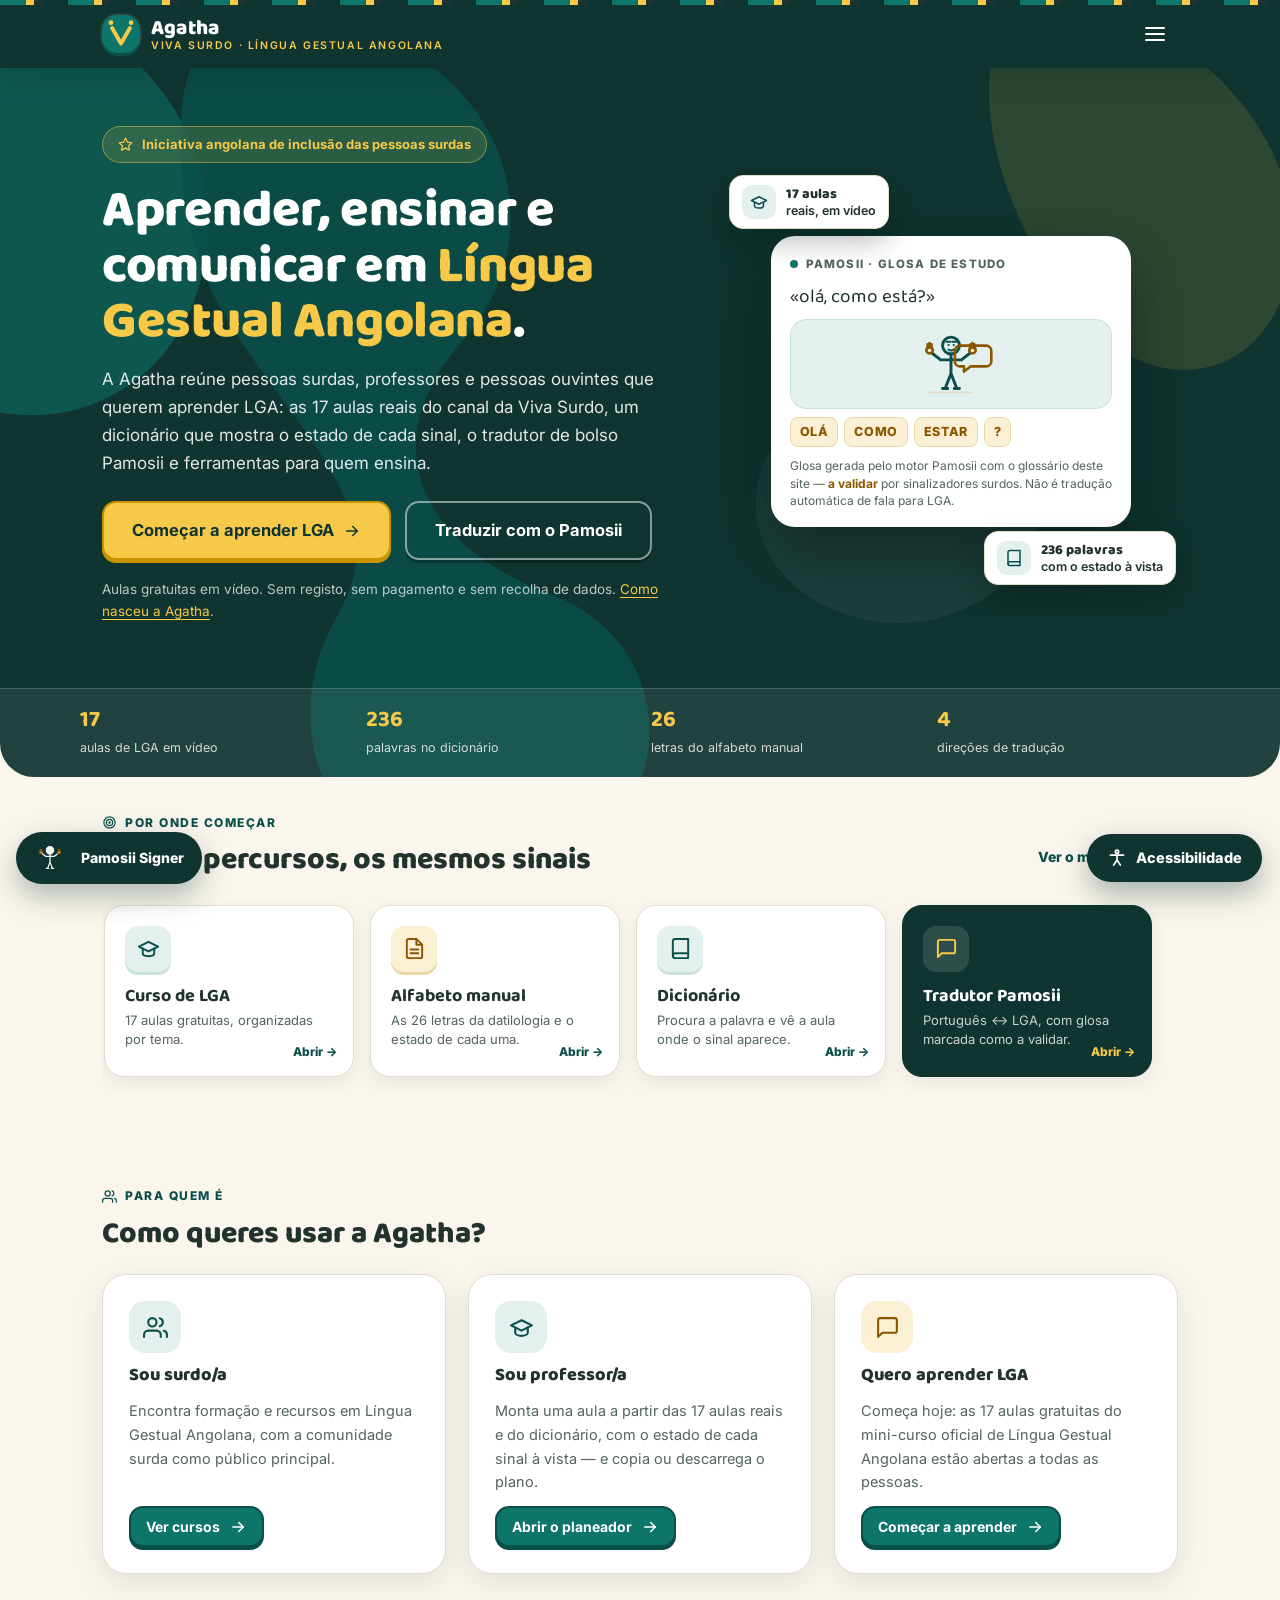
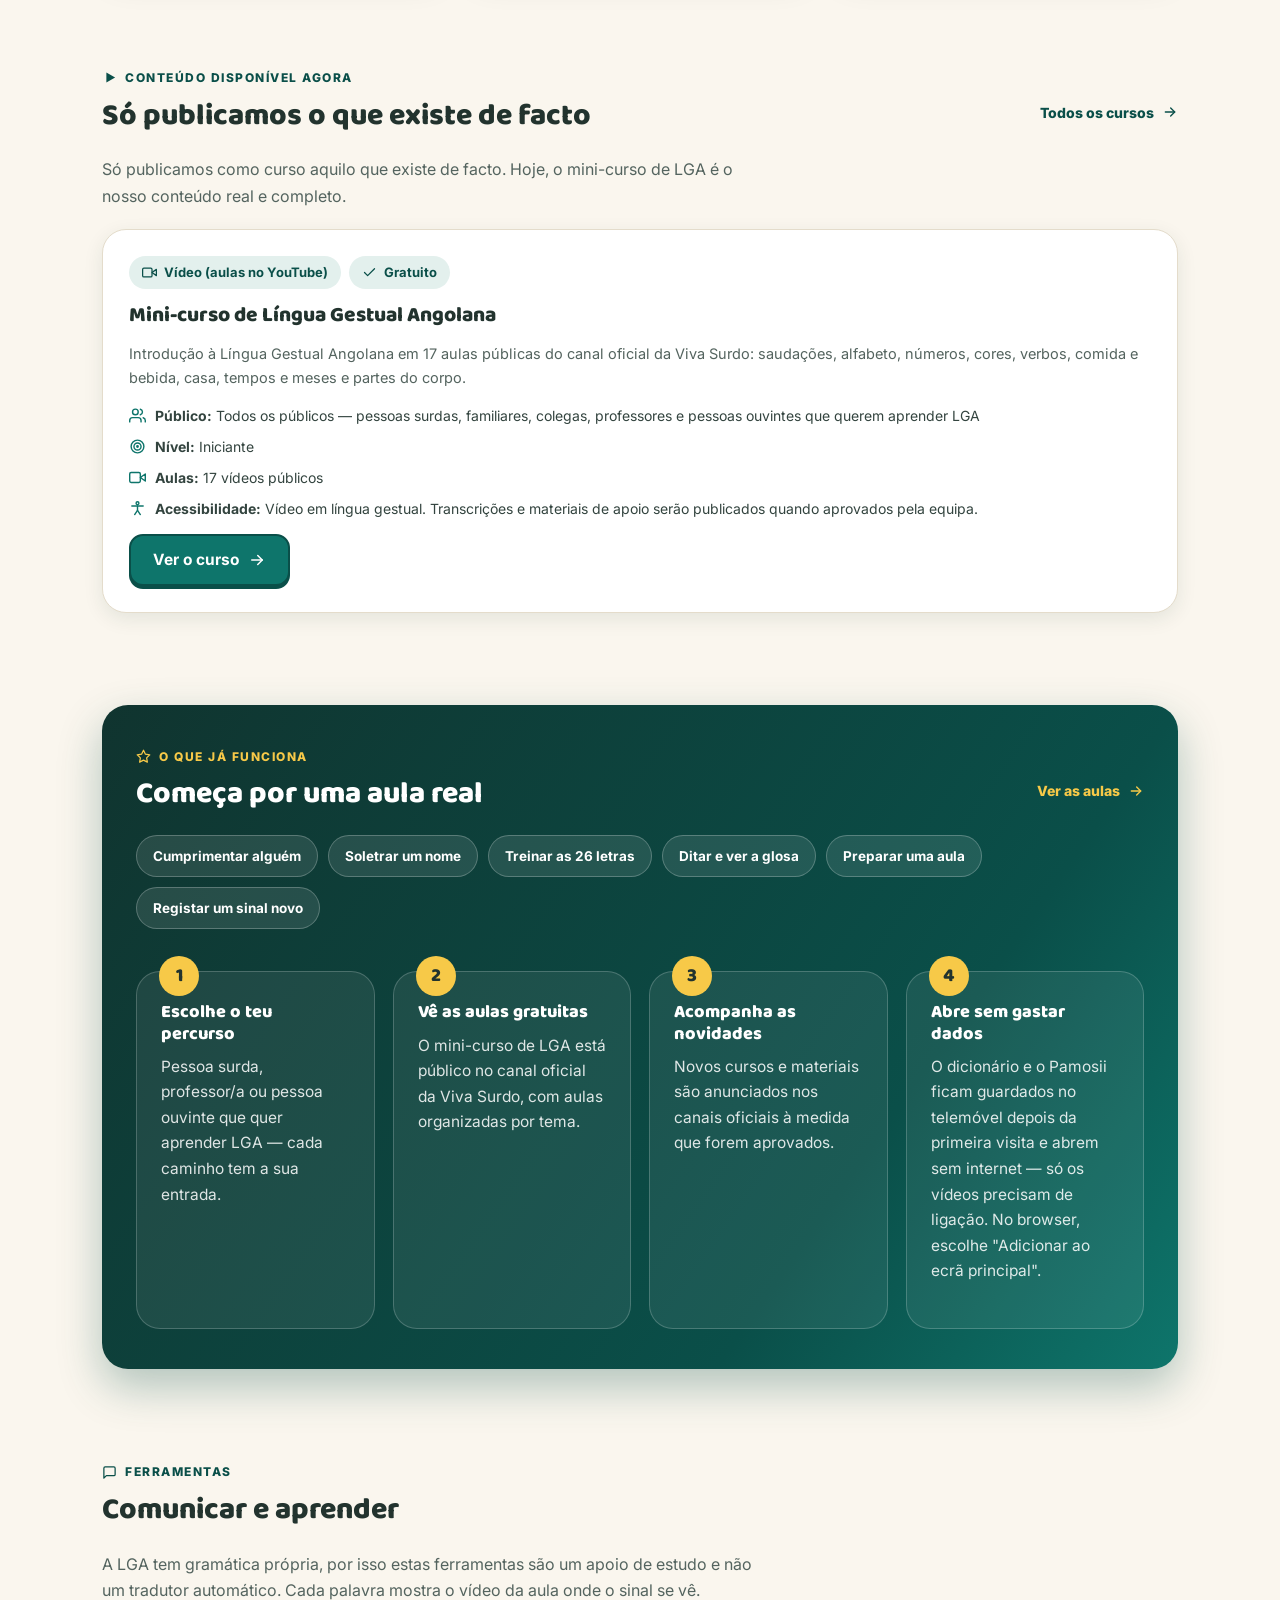
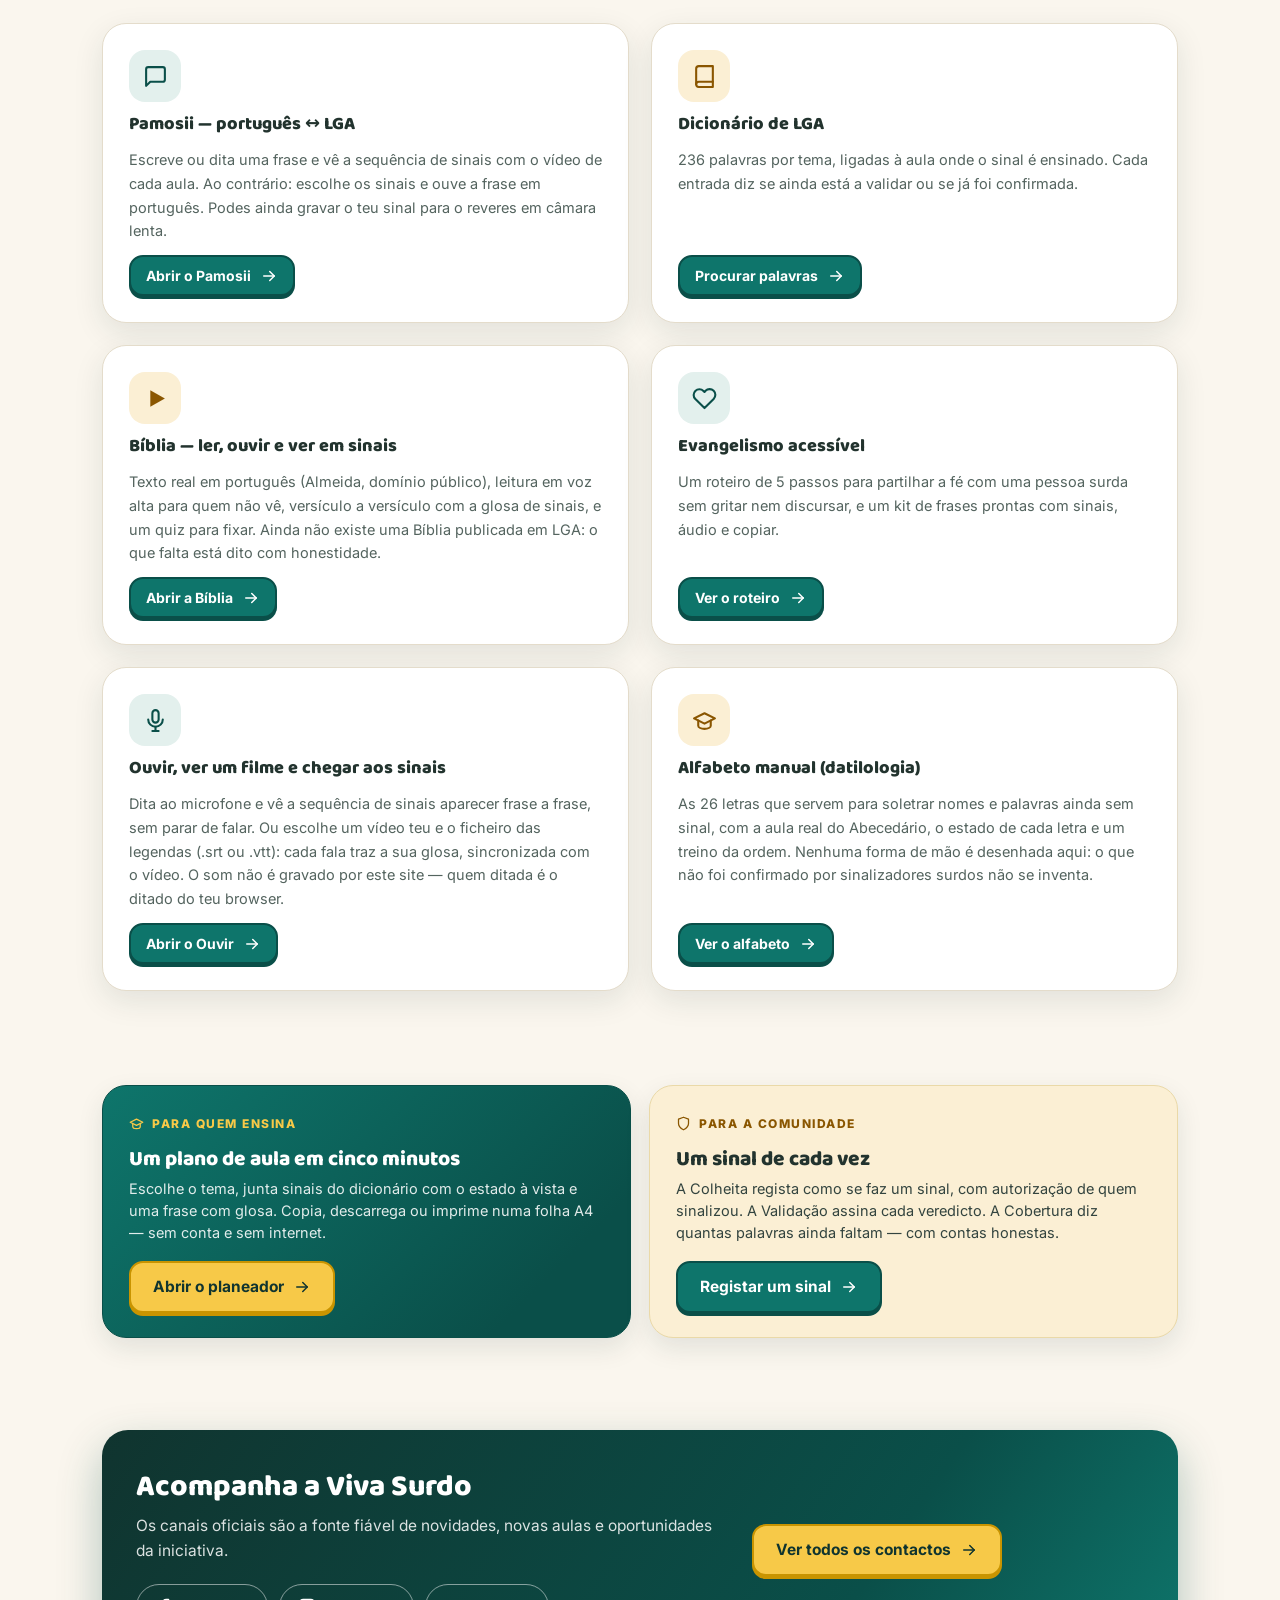
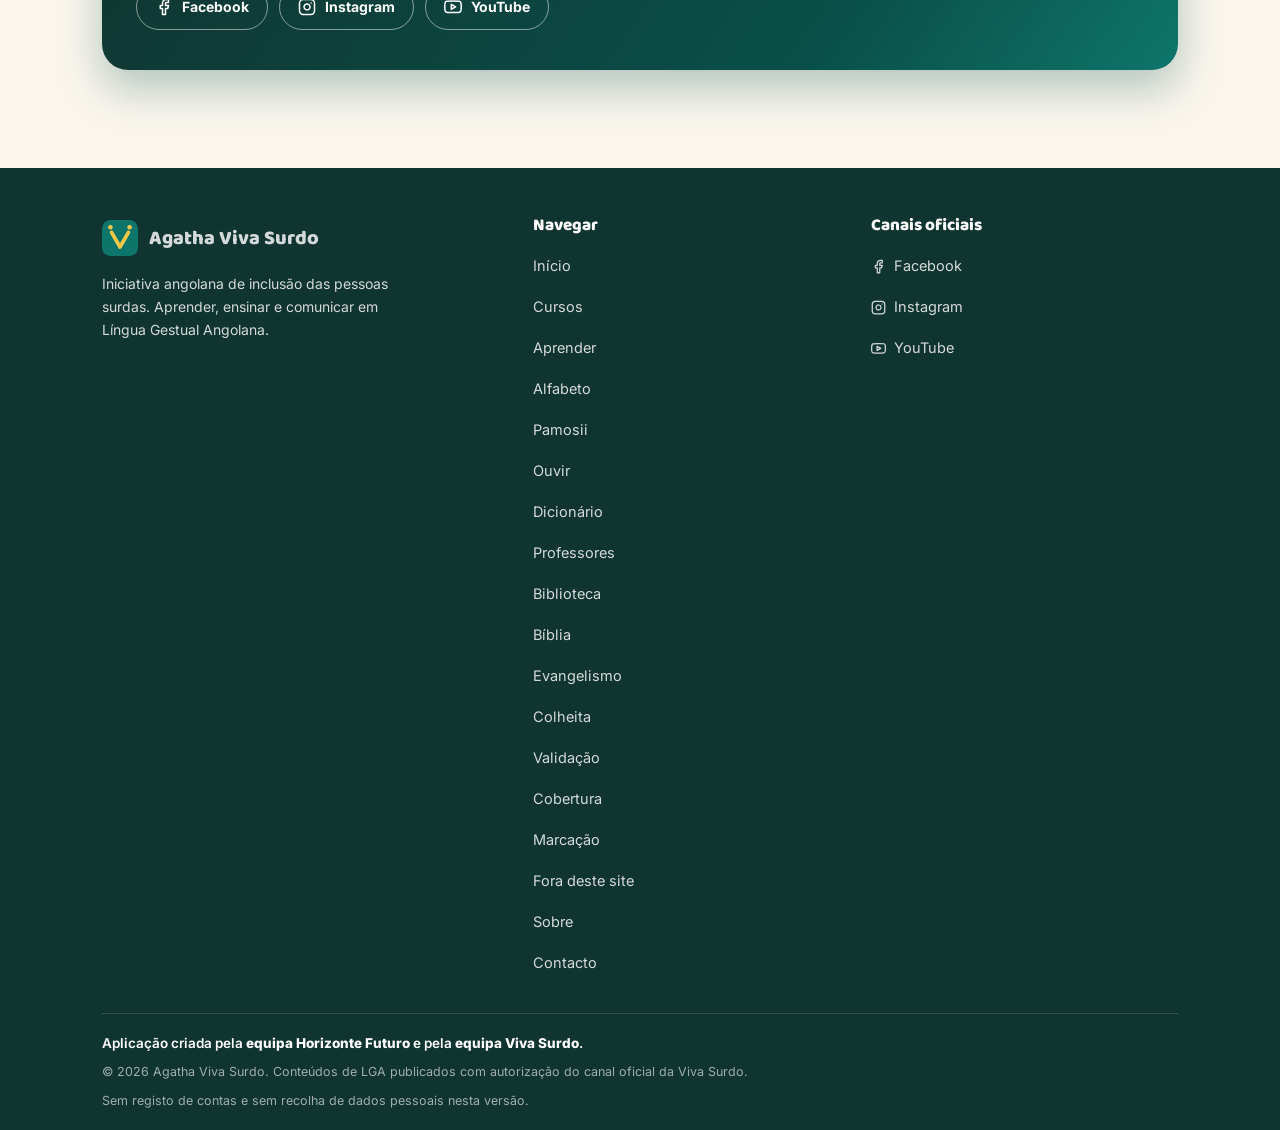
==== commit 8881eaa2: "vs81: renomear para Agatha Viva Surdo, pele da academia e folha de colheita imprimivel" ====
--- a/app/index.html
+++ b/app/index.html
@@ -3,30 +3,30 @@
 <head>
 <meta charset="UTF-8">
 <meta name="viewport" content="width=device-width, initial-scale=1.0, viewport-fit=cover">
-<title>Pamosii Viva Surdo — Aprender, ensinar e comunicar em Língua Gestual Angolana</title>
-<meta name="description" content="Pamosii é a plataforma da Viva Surdo: aulas gratuitas de Língua Gestual Angolana (LGA), dicionário, tradutor de bolso português-LGA e recursos para professores.">
+<title>Agatha Viva Surdo — Aprender, ensinar e comunicar em Língua Gestual Angolana</title>
+<meta name="description" content="A Agatha é a plataforma da Viva Surdo: aulas gratuitas de Língua Gestual Angolana (LGA), dicionário, tradutor de bolso português-LGA e recursos para professores.">
 <meta name="theme-color" content="#10342F">
-<!-- Instalável como aplicação (telemóvel): "Adicionar ao ecrã principal" abre o Pamosii
+<!-- Instalável como aplicação (telemóvel): "Adicionar ao ecrã principal" abre a Agatha
      sem barra do browser e funciona sem rede. Os ícones são a marca provisória rasterizada
      de assets/logo-mark.svg — ver README, "Substituir a marca provisória". -->
 <link rel="manifest" href="manifest.webmanifest">
 <link rel="apple-touch-icon" href="assets/icon-192.png">
 <meta name="mobile-web-app-capable" content="yes">
-<meta name="apple-mobile-web-app-title" content="Pamosii">
+<meta name="apple-mobile-web-app-title" content="Agatha">
 <meta property="og:type" content="website">
 <meta property="og:locale" content="pt_AO">
-<meta property="og:site_name" content="Pamosii Viva Surdo">
-<meta property="og:title" content="Pamosii Viva Surdo — Aprender, ensinar e comunicar em Língua Gestual Angolana">
+<meta property="og:site_name" content="Agatha Viva Surdo">
+<meta property="og:title" content="Agatha Viva Surdo — Aprender, ensinar e comunicar em Língua Gestual Angolana">
 <meta property="og:description" content="Iniciativa angolana de inclusão das pessoas surdas. Aulas gratuitas de Língua Gestual Angolana (LGA), recursos para professores e conteúdo da comunidade.">
 <link rel="icon" type="image/svg+xml" href="assets/logo-mark.svg">
-<!-- Marca "Pamosii" em wordmark textual provisório — substituir pelo logótipo aprovado pela Viva Surdo (ver README.md) -->
+<!-- Marca "Agatha" em wordmark textual provisório — substituir pelo logótipo aprovado pela Viva Surdo (ver README.md) -->
 <link rel="preconnect" href="https://fonts.googleapis.com">
 <link rel="preconnect" href="https://fonts.gstatic.com" crossorigin>
 <!-- miniaturas das aulas (i.ytimg.com) aparecem em quase todas as páginas: ligar cedo poupa uma ida e volta em 3G -->
 <link rel="preconnect" href="https://i.ytimg.com">
 <link rel="dns-prefetch" href="https://www.youtube-nocookie.com">
 <link href="https://fonts.googleapis.com/css2?family=Baloo+2:wght@600;700;800&family=Inter:wght@400;500;600;700;800&display=swap" rel="stylesheet">
-<link rel="stylesheet" href="styles.css?v=vs80">
+<link rel="stylesheet" href="styles.css?v=vs81">
 <script>
 /* As opções de acessibilidade são guardadas só neste dispositivo (localStorage).
    Aplicá-las antes do primeiro paint evita que a página "salte" de tema/contraste. */
@@ -50,6 +50,6 @@
 <div id="a11y-root"></div>
 <div id="app"></div>
 <span id="route-live" class="sr-only" aria-live="polite"></span>
-<script src="app.js?v=vs80"></script>
+<script src="app.js?v=vs81"></script>
 </body>
 </html>
--- a/app/styles.css
+++ b/app/styles.css
@@ -1832,6 +1832,38 @@
 [data-contraste-alto] .cov-seg-colhido{background:#ffd666}
 [data-contraste-alto] .cov-seg-confirmado{background:#00443c}
 [data-contraste-alto] .cov-seg-aprovado,[data-contraste-alto] .cov-seg-rejeitado{background:#000}
+
+/* A FOLHA DE COLHEITA: a versão de papel da Colheita, para uma sala sem internet.
+   No ecrã vê-se exactamente o que vai para o papel — o site não esconde o que imprime.
+   As duas colunas da direita são em branco de propósito: é a resposta que falta. */
+.cov-folha{margin:18px 0 0;padding:16px;border:1.5px dashed var(--line);border-radius:14px;background:var(--cream)}
+.cov-folha h2{margin:0 0 6px;font-family:var(--font-h);font-size:19px;line-height:1.25}
+.cov-folha-nota{margin:0 0 12px;font-size:13.5px;line-height:1.55;color:var(--ink-soft)}
+.cov-folha-nota strong{color:var(--ink)}
+.cov-folha .cov-tab-wrap{margin:0}
+.cov-folha-tab{width:100%;min-width:520px;border-collapse:collapse;font-size:14px}
+.cov-folha-tab th,.cov-folha-tab td{padding:7px 9px;border:1.5px solid var(--line);text-align:left;vertical-align:top}
+.cov-folha-tab thead th{font-size:11.5px;font-weight:800;letter-spacing:.3px;text-transform:uppercase;color:var(--muted)}
+.cov-folha-tab thead th:nth-child(1){width:24%}
+.cov-folha-tab thead th:nth-child(2){width:15%}
+.cov-folha-tab thead th:nth-child(3){width:33%}
+.cov-folha-tab tbody th{font-weight:800;color:var(--ink)}
+.cov-folha-est{font-size:11.5px;font-weight:800;letter-spacing:.3px;text-transform:uppercase;color:var(--muted)}
+.cov-folha-escreve{height:38px;background:var(--paper)}
+.cov-folha-rod{margin:12px 0 0;font-size:12.5px;line-height:1.6;color:var(--ink-soft);overflow-wrap:anywhere}
+.cov-folha-rod a{min-height:24px;padding:2px 0}
+.cov-ac label{font-size:13.5px;font-weight:800;color:var(--ink-soft);display:flex;align-items:center;gap:8px}
+.cov-ac select{font:inherit;font-size:15px;padding:8px 10px;border:1.5px solid var(--line);border-radius:10px;
+  background:var(--surface);color:var(--ink);min-width:min(240px,100%)}
+.cov-live{margin:10px 0 0;min-height:22px;font-size:13.5px;font-weight:700;color:var(--ink-soft)}
+@media(max-width:720px){
+  .cov-folha{padding:13px 12px}
+  .cov-ac label{width:100%}
+}
+[data-contraste-alto] .cov-folha{background:#fff;border-color:#000;color:#000}
+[data-contraste-alto] .cov-folha-tab th,[data-contraste-alto] .cov-folha-tab td{border-color:#000;color:#000;background:#fff}
+[data-contraste-alto] .cov-folha-nota,[data-contraste-alto] .cov-folha-rod{color:#000}
+[data-contraste-alto] .cov-ac select{background:#fff;border-color:#000;color:#000}
 
 /* o medidor das amostras treináveis: quantidade, não promessa */
 .amo-medidor{height:18px;margin:16px 0 0;border:1.5px solid var(--line);border-radius:999px;
@@ -2097,7 +2129,183 @@
 [data-contraste-alto] .prof-avisos .ic{color:#000}
 
 /* ============================================================================
-   25. IMPRESSÃO — o plano de aula e a checklist vão para o papel.
+   25. PELE PÚBLICA — AGATHA.
+   O esqueleto é o da academia (barra fixa com marca em chip, herói escuro com
+   manchas, faixa de números, prateleiras de cartões, secções escuras e
+   promoções em par). As cores são as da Viva Surdo: teal profundo, âmbar e
+   creme — nenhuma cor nova entra por causa do desenho.
+   ============================================================================ */
+
+/* --- botões autocolante: sombra sólida de 3 px, sem desfoque --- */
+.btn{border-radius:14px;border:2px solid transparent;box-shadow:0 3px 0 rgba(16,52,47,.20);
+  transition:transform .12s,box-shadow .12s,filter .12s,background .12s}
+.btn:active{transform:translateY(3px)!important;box-shadow:0 0 0 transparent!important}
+.btn-p{background:var(--primary);color:var(--primary-fg);border-color:var(--primary-hover);
+  box-shadow:0 3px 0 var(--primary-hover)}
+.btn-p:hover{background:var(--primary-hover);color:var(--primary-fg);transform:translateY(-1px);
+  box-shadow:0 4px 0 var(--primary-hover);filter:brightness(1.06)}
+.btn-a{border-color:#C99400;box-shadow:0 3px 0 #C99400}
+.btn-a:hover{transform:translateY(-1px);box-shadow:0 4px 0 #C99400}
+.btn-o{background:var(--surface);color:var(--ink);border-color:var(--line);
+  box-shadow:0 3px 0 var(--line-soft)}
+.btn-o:hover{background:var(--surface);color:var(--teal-deep);border-color:var(--teal);box-shadow:0 3px 0 var(--line)}
+.btn-o.on-dark{background:transparent;color:#fff;border-color:rgba(255,255,255,.5);box-shadow:0 3px 0 rgba(0,0,0,.28)}
+.btn-o.on-dark:hover{background:rgba(255,255,255,.12);color:#fff;border-color:#fff}
+
+/* --- cabeçalho: a barra já era escura; ganha o fio de cor e a marca em chip --- */
+.site-head{background:var(--teal-dark);box-shadow:0 10px 30px rgba(16,52,47,.28)}
+.site-head::before{content:"";position:absolute;left:0;right:0;top:0;height:5px;z-index:1;
+  background:repeating-linear-gradient(90deg,var(--teal) 0 26px,var(--amber) 26px 34px,var(--ink) 34px 42px,var(--teal-dark) 42px 68px)}
+.brand img{border-radius:15px;box-shadow:0 3px 0 var(--teal-deep),0 0 0 1.5px rgba(255,255,255,.10)}
+.brand .wm{color:#fff}
+.brand .wm small{color:var(--amber);letter-spacing:1.6px}
+.nav-links a{font-weight:700;border-radius:11px}
+.nav-links a[aria-current="page"]{background:rgba(247,201,72,.16);color:#fff}
+.nav-links a[aria-current="page"]::after{background:var(--amber)}
+
+/* --- títulos de secção (olho + título + "ver tudo") --- */
+.sec-head{display:flex;align-items:flex-end;justify-content:space-between;gap:18px 24px;
+  flex-wrap:wrap;margin:0 0 22px}
+.sec-head h2{margin:6px 0 0}
+.eyebrow-t{display:inline-flex;align-items:center;gap:8px;font-size:12px;font-weight:800;
+  letter-spacing:1.5px;text-transform:uppercase;color:var(--teal-deep)}
+.eyebrow-t .ic{width:15px;height:15px}
+.eyebrow-t.light{color:var(--amber)}
+.see-all{display:inline-flex;align-items:center;gap:8px;min-height:44px;font-weight:800;font-size:14px;
+  color:var(--teal-deep);text-decoration:none}
+.see-all:hover{text-decoration:underline}
+.see-all.light{color:var(--amber)}
+.see-all .ic{width:16px;height:16px}
+
+/* --- herói escuro --- */
+.hero{background:var(--teal-dark);color:#fff;border-radius:0 0 34px 34px;padding-bottom:0}
+.hero-blobs{position:absolute;inset:0;width:100%;height:100%;z-index:0;pointer-events:none}
+.hero-in{position:relative;z-index:1;grid-template-columns:1.12fr .88fr;gap:42px;
+  padding:58px 0 46px;align-items:center}
+.hero .eyebrow{background:rgba(247,201,72,.14);border-color:rgba(247,201,72,.45);color:var(--amber)}
+.hero h1{color:#fff;font-size:clamp(32px,4.2vw,52px);line-height:1.06;letter-spacing:-.4px}
+.hero h1 .hl{color:var(--amber)}
+.hero .lead{color:rgba(255,255,255,.88);font-size:17px}
+.hero-ctas{margin-top:24px}
+.hero-note{color:rgba(255,255,255,.72)}
+.hero-note a{color:var(--amber)}
+.hero .btn-o{background:transparent;color:#fff;border-color:rgba(255,255,255,.5);
+  box-shadow:0 3px 0 rgba(0,0,0,.28)}
+.hero .btn-o:hover{background:rgba(255,255,255,.12);color:#fff;border-color:#fff}
+
+/* o painel do herói: um cartão do Signer, com o boneco que já existe no site —
+   sem fotografias de pessoas, que não temos autorizadas */
+.hero-visual{position:relative;display:grid;place-items:center;min-height:320px}
+.hero-frame{position:relative;width:min(360px,100%);background:var(--paper);color:var(--ink);
+  border-radius:24px;padding:18px 18px 16px;box-shadow:0 24px 60px rgba(4,20,18,.45);
+  border:1.5px solid rgba(255,255,255,.18)}
+.hf-top{display:flex;align-items:center;gap:8px;font-size:11.5px;font-weight:800;letter-spacing:1.2px;
+  text-transform:uppercase;color:var(--muted)}
+.hf-top::before{content:"";width:8px;height:8px;border-radius:99px;background:var(--teal);flex:none}
+.hf-pt{margin:12px 0 0;font-family:var(--font-h);font-size:19px;line-height:1.25;color:var(--ink)}
+.hf-sign{display:grid;place-items:center;margin:10px 0 6px;padding:10px 0;
+  background:var(--teal-tint);border-radius:16px;border:1.5px solid var(--note-line)}
+.hf-sign svg{width:104px;height:132px;height:auto}
+.hf-glosa{display:flex;flex-wrap:wrap;gap:6px;margin:8px 0 0}
+.hf-glosa span{font-size:12.5px;font-weight:800;letter-spacing:.6px;padding:4px 9px;border-radius:8px;
+  background:var(--amber-soft);border:1.5px solid var(--amber-line);color:var(--amber-ink)}
+.hf-note{margin:10px 0 0;font-size:12px;line-height:1.45;color:var(--muted)}
+.hf-note strong{color:var(--amber-ink)}
+.float{position:absolute;display:flex;align-items:center;gap:10px;background:var(--paper);color:var(--ink);
+  border:1.5px solid var(--line);border-radius:14px;padding:9px 12px;font-size:12.5px;line-height:1.25;
+  box-shadow:0 12px 28px rgba(4,20,18,.28);font-weight:600}
+.float b{display:block;font-family:var(--font-h);font-size:14px;font-weight:800}
+.float .fi{display:grid;place-items:center;width:34px;height:34px;border-radius:10px;flex:none;
+  background:var(--teal-tint);color:var(--teal-deep)}
+.float .fi .ic{width:18px;height:18px}
+/* os selos ficam fora do cartão, encostados à borda: por cima do texto tapavam
+   a legenda e a nota de honestidade do próprio cartão. */
+.float.f1{left:6px;top:-46px}
+.float.f2{right:2px;bottom:-44px}
+
+/* faixa de números, encostada ao fundo do herói */
+.trust-band{position:relative;z-index:1;margin-top:6px;background:rgba(255,255,255,.07);
+  border-top:1px solid rgba(255,255,255,.16)}
+.tb-in{display:grid;grid-template-columns:repeat(4,minmax(0,1fr));gap:8px 22px;padding:18px 0}
+.tb b{display:block;font-family:var(--font-h);font-size:23px;line-height:1.1;color:var(--amber)}
+.tb span{font-size:12.5px;line-height:1.4;color:rgba(255,255,255,.8)}
+
+/* --- prateleira de percursos (desliza na horizontal, sem imagens) --- */
+.rail{display:flex;gap:16px;overflow-x:auto;padding:4px 2px 16px;scroll-snap-type:x mandatory;
+  -webkit-overflow-scrolling:touch}
+.rail>*{flex:0 0 min(250px,78vw);scroll-snap-align:start}
+.tile{position:relative;display:block;min-height:172px;padding:20px;border-radius:20px;
+  background:var(--paper);border:1.5px solid var(--line);box-shadow:0 6px 18px rgba(16,52,47,.08);
+  color:var(--ink);text-decoration:none;transition:transform .14s,box-shadow .14s}
+.tile:hover{transform:translateY(-3px);box-shadow:0 16px 34px rgba(16,52,47,.16)}
+.tile-ic{display:grid;place-items:center;width:46px;height:46px;border-radius:13px;
+  background:var(--teal-tint);color:var(--teal-deep);box-shadow:0 3px 0 var(--note-line)}
+.tile-ic .ic{width:23px;height:23px}
+.tile b{display:block;margin-top:14px;font-family:var(--font-h);font-size:18px;line-height:1.2}
+.tile small{display:block;margin-top:4px;font-size:13px;line-height:1.45;color:var(--muted)}
+.tile-go{position:absolute;right:16px;bottom:14px;font-size:12px;font-weight:800;color:var(--teal-deep)}
+.tile.is-amber .tile-ic{background:var(--amber-soft);color:var(--amber-ink);box-shadow:0 3px 0 var(--amber-line)}
+.tile.is-dark{background:var(--teal-dark);color:#fff;border-color:var(--teal-dark)}
+.tile.is-dark small{color:rgba(255,255,255,.78)}
+.tile.is-dark .tile-go{color:var(--amber)}
+.tile.is-dark .tile-ic{background:rgba(255,255,255,.12);color:var(--amber);box-shadow:none}
+
+/* --- faixa escura dentro da página --- */
+.band{position:relative;overflow:hidden;background:linear-gradient(125deg,var(--teal-dark) 0%,#0A4F49 70%,#0E756B 100%);
+  border-radius:26px;padding:40px 34px;color:#fff;box-shadow:0 18px 44px rgba(10,79,73,.30)}
+.goal-row{display:flex;flex-wrap:wrap;gap:10px;margin:0 0 24px}
+.goal{display:inline-flex;align-items:center;min-height:42px;padding:9px 16px;border-radius:999px;
+  background:rgba(255,255,255,.10);border:1.5px solid rgba(255,255,255,.24);color:#fff;
+  font-size:13.5px;font-weight:700;text-decoration:none}
+.goal:hover{background:rgba(255,255,255,.18);text-decoration:none}
+/* variante da faixa para conteúdo largo: uma coluna, porque aqui vivem o
+   cabeçalho, os atalhos e os passos — não é o par «texto + botão». */
+.band.band-wide{display:block}
+.band-wide .goal-row{margin:2px 0 26px}
+.band-wide .steps{grid-template-columns:repeat(auto-fit,minmax(200px,1fr));gap:18px;margin-top:26px}
+/* os passos passaram a viver dentro da faixa escura: em cartão branco, a cor de
+   texto da faixa (quase branca) ficava branca sobre branco. Aqui são vidro. */
+.band .step{background:rgba(255,255,255,.07);border-color:rgba(255,255,255,.20);box-shadow:none}
+.band .step p{color:rgba(255,255,255,.86)}
+.band .step::before{background:var(--amber);color:var(--ink);box-shadow:none}
+.band .step h3{color:#fff}
+
+/* --- promoções em par --- */
+.promo-row{display:grid;grid-template-columns:1fr 1fr;gap:18px;margin:26px 0 0}
+.promo{position:relative;overflow:hidden;border-radius:24px;padding:26px 26px 24px;
+  border:1.5px solid var(--line);background:var(--paper);box-shadow:0 10px 26px rgba(16,52,47,.10)}
+.promo h3{margin:8px 0 6px;font-size:21px}
+.promo p{margin:0 0 16px;font-size:14.5px;line-height:1.55;color:var(--ink-soft)}
+.promo-a{background:linear-gradient(135deg,var(--teal) 0%,var(--teal-deep) 82%);border-color:var(--teal-deep);color:#fff}
+.promo-a h3{color:#fff}
+.promo-a p{color:rgba(255,255,255,.88)}
+.promo-a .eyebrow-t{color:var(--amber)}
+.promo-b{background:var(--amber-soft);border-color:var(--amber-line)}
+.promo-b .eyebrow-t{color:var(--amber-ink)}
+
+/* --- cartões: cantos e sombra da academia, cores da casa --- */
+.ccard,.vcard,.res-card{box-shadow:0 6px 20px rgba(16,52,47,.09)}
+.ccard:hover,.vcard:hover{box-shadow:0 18px 40px rgba(16,52,47,.16)}
+
+@media(max-width:1000px){
+  .hero-in{grid-template-columns:minmax(0,1fr);padding:44px 0 34px;gap:30px}
+  .hero-visual{min-height:0}
+  .float.f1{left:0}
+  .float.f2{right:0}
+  .tb-in{grid-template-columns:repeat(2,minmax(0,1fr))}
+  .promo-row{grid-template-columns:minmax(0,1fr)}
+}
+@media(max-width:720px){
+  .hero{border-radius:0 0 24px 24px}
+  .float{position:static;margin-top:10px;box-shadow:none}
+  .hero-visual{gap:0}
+  .float.f1,.float.f2{display:none}
+  .band{padding:26px 18px;border-radius:20px}
+  .promo{padding:20px 18px}
+}
+
+/* ============================================================================
+   26. IMPRESSÃO — o plano de aula e a checklist vão para o papel.
    Quem ensina imprime na escola: o que sai é o plano, não a aplicação. Por isso
    tudo o que é controlo desaparece, qualquer tema imprime a preto sobre branco,
    e cada link externo ganha o URL escrito — numa folha não se clica.
@@ -2132,6 +2340,19 @@
   .btn,.chip,.f-chip,.dic-badge,.mk-chip,.soon,.eyebrow,.pm-mode,.pm-num,.mod-n,.band,.vlink{
     background:#fff!important;color:#000!important;box-shadow:none!important}
   .band h2,.band p,.band li,.band a{color:#000!important}
+  /* a pele da academia põe superfícies escuras (herói, cartões, promoções) e os
+     passos em vidro. Em papel o fundo não é pintado e o `a{color:#000}` do topo
+     herdava para dentro dos cartões: preto sobre preto. Tudo volta a papel. */
+  .hero,.tile.is-dark,.promo-a,.promo-b,.band .step,.trust-band{
+    background:#fff!important;color:#000!important;border-color:#8A8A8A!important;box-shadow:none!important}
+  .hero-blobs{display:none!important}
+  .hero h1,.hero h1 .hl,.hero .lead,.hero-note,.hero-note a,.tb b,.tb span,
+  .tile b,.tile small,.tile-go,.tile.is-dark small,.tile.is-dark .tile-go,
+  .promo h3,.promo p,.promo .eyebrow-t,.band .step h3,.band .step p{color:#000!important}
+  .hero .eyebrow,.hero .btn-o{background:#fff!important;color:#000!important;
+    border-color:#8A8A8A!important;box-shadow:none!important}
+  .band .step::before{background:#fff!important;color:#000!important;box-shadow:none!important;
+    border:1.5px solid #000}
   .prof-bloco,.res-card,.cov-bloco,.ch-checks,.prof-avisos li{break-inside:avoid;page-break-inside:avoid}
   .prof-bloco,.res-card,.prof-avisos li,.prof-glosa li{box-shadow:none!important;background:#fff!important;
     border-color:#8A8A8A!important}
@@ -2154,6 +2375,26 @@
   .alf-folha-pauta i{height:5mm;border-bottom:1px solid #8A8A8A}
   .alf-folha-nota{font-size:9pt;line-height:1.35;margin:0 0 6px}
   .alf-folha-rod{font-size:8.5pt;line-height:1.4;margin:8px 0 0}
+  /* #/cobertura: no papel sai só a folha de colheita. As contagens, os medidores e os
+     botões são de ecrã — quem imprime esta página quer a pergunta, não as estatísticas. */
+  main:has(.cov-folha) .page-head,
+  main:has(.cov-folha) .note-band,
+  main:has(.cov-folha) .cov-bloco:not(:has(.cov-folha)){display:none!important}
+  .cov-bloco:has(.cov-folha)>:not(.cov-folha){display:none!important}
+  .cov-folha{margin:0;padding:0;border:none;border-radius:0;background:#fff}
+  .cov-folha h2{font-size:13pt}
+  .cov-folha-nota{font-size:8.5pt;line-height:1.35;margin:0 0 4px}
+  .cov-folha .cov-tab-wrap{margin:0;overflow:visible}
+  table.cov-folha-tab{width:100%;min-width:0;table-layout:fixed}
+  .cov-folha-tab th,.cov-folha-tab td{border:1px solid #000;padding:0.8mm 1.2mm;color:#000!important}
+  .cov-folha-tab thead th{font-size:7.5pt;letter-spacing:0}
+  .cov-folha-tab tbody th{font-size:10pt;font-weight:700}
+  .cov-folha-est{font-size:7.5pt;letter-spacing:0;text-transform:none;font-weight:400;color:#000}
+  /* sete milímetros de altura para escrever: abaixo disso a coluna deixa de ser
+     uma resposta e passa a ser um rabisco. O limite de palavras vem desta medida. */
+  .cov-folha-escreve{height:7mm;background:#fff}
+  .cov-folha-tab tr{break-inside:avoid;page-break-inside:avoid}
+  .cov-folha-rod{font-size:8pt;line-height:1.35;margin:5px 0 0}
   h1{font-size:20pt}h2{font-size:15pt}h3{font-size:12.5pt}
   p,li,td{font-size:11pt;line-height:1.5}
 }
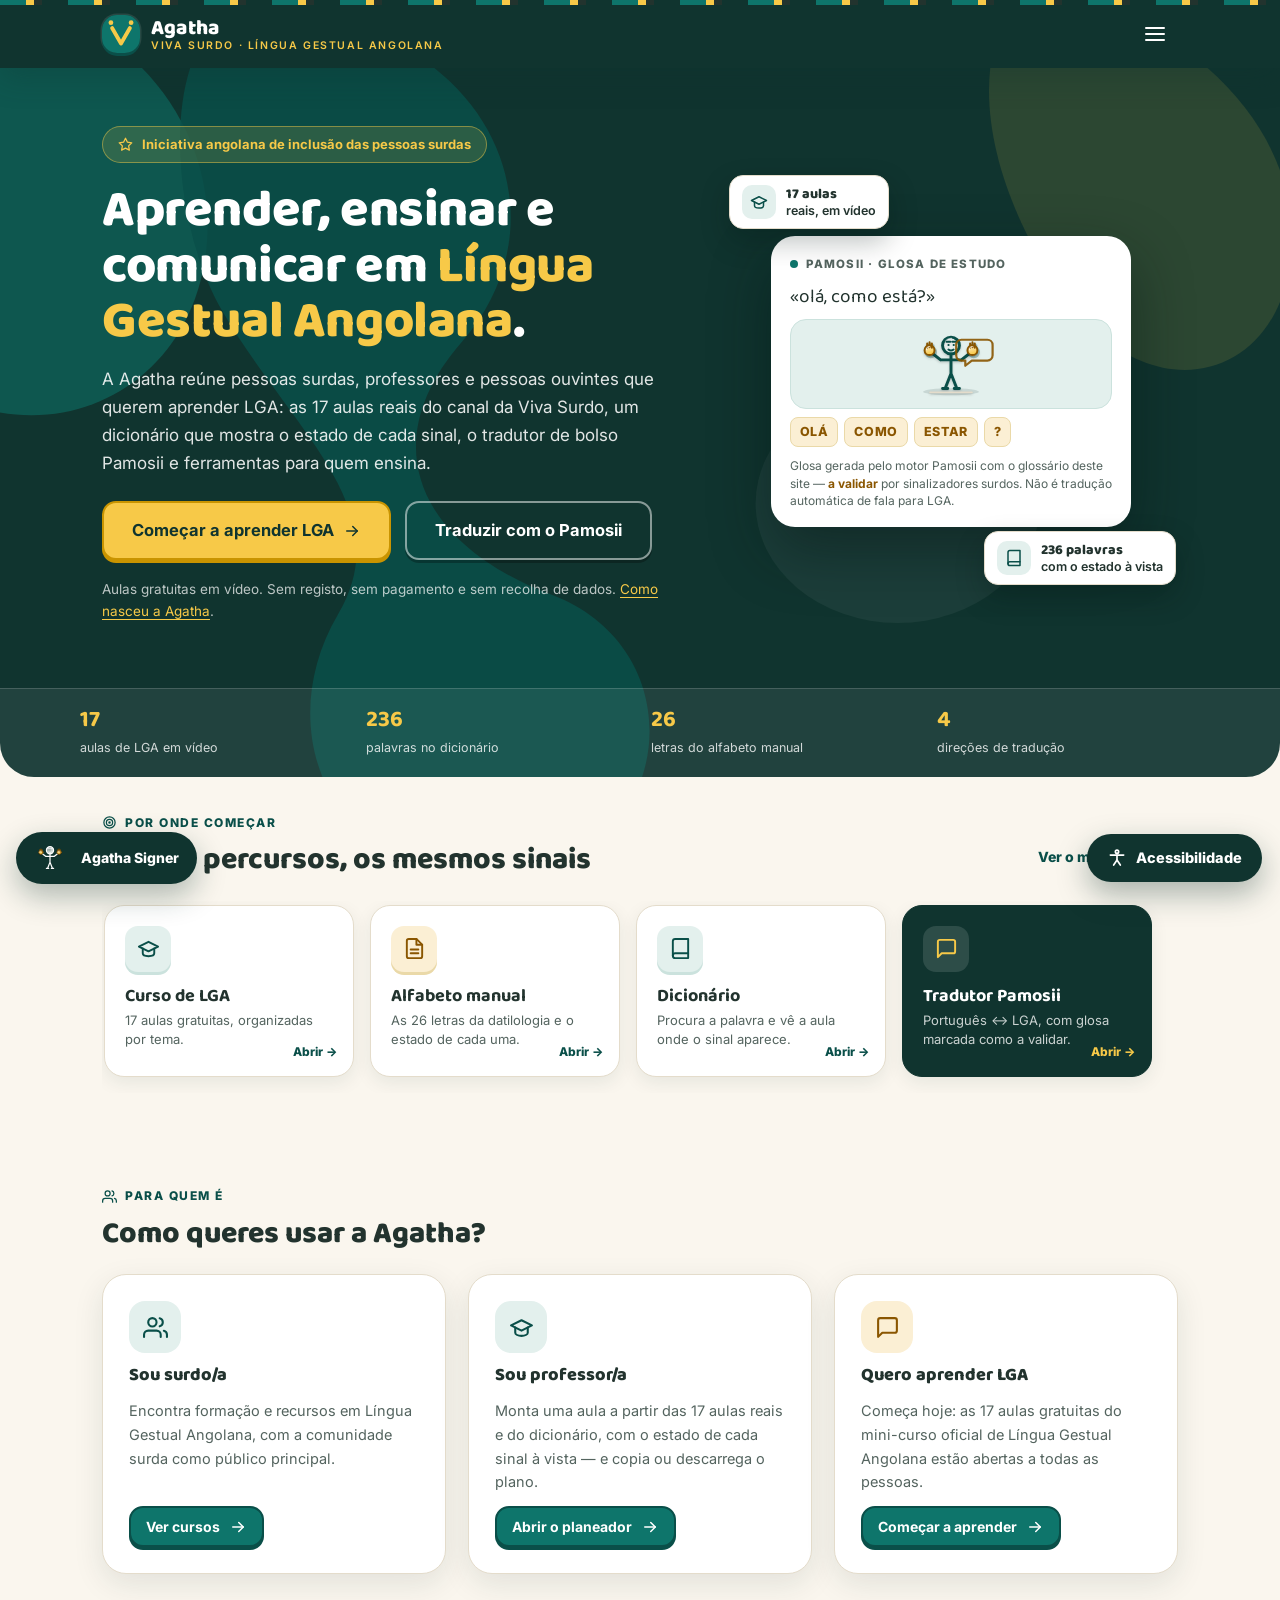
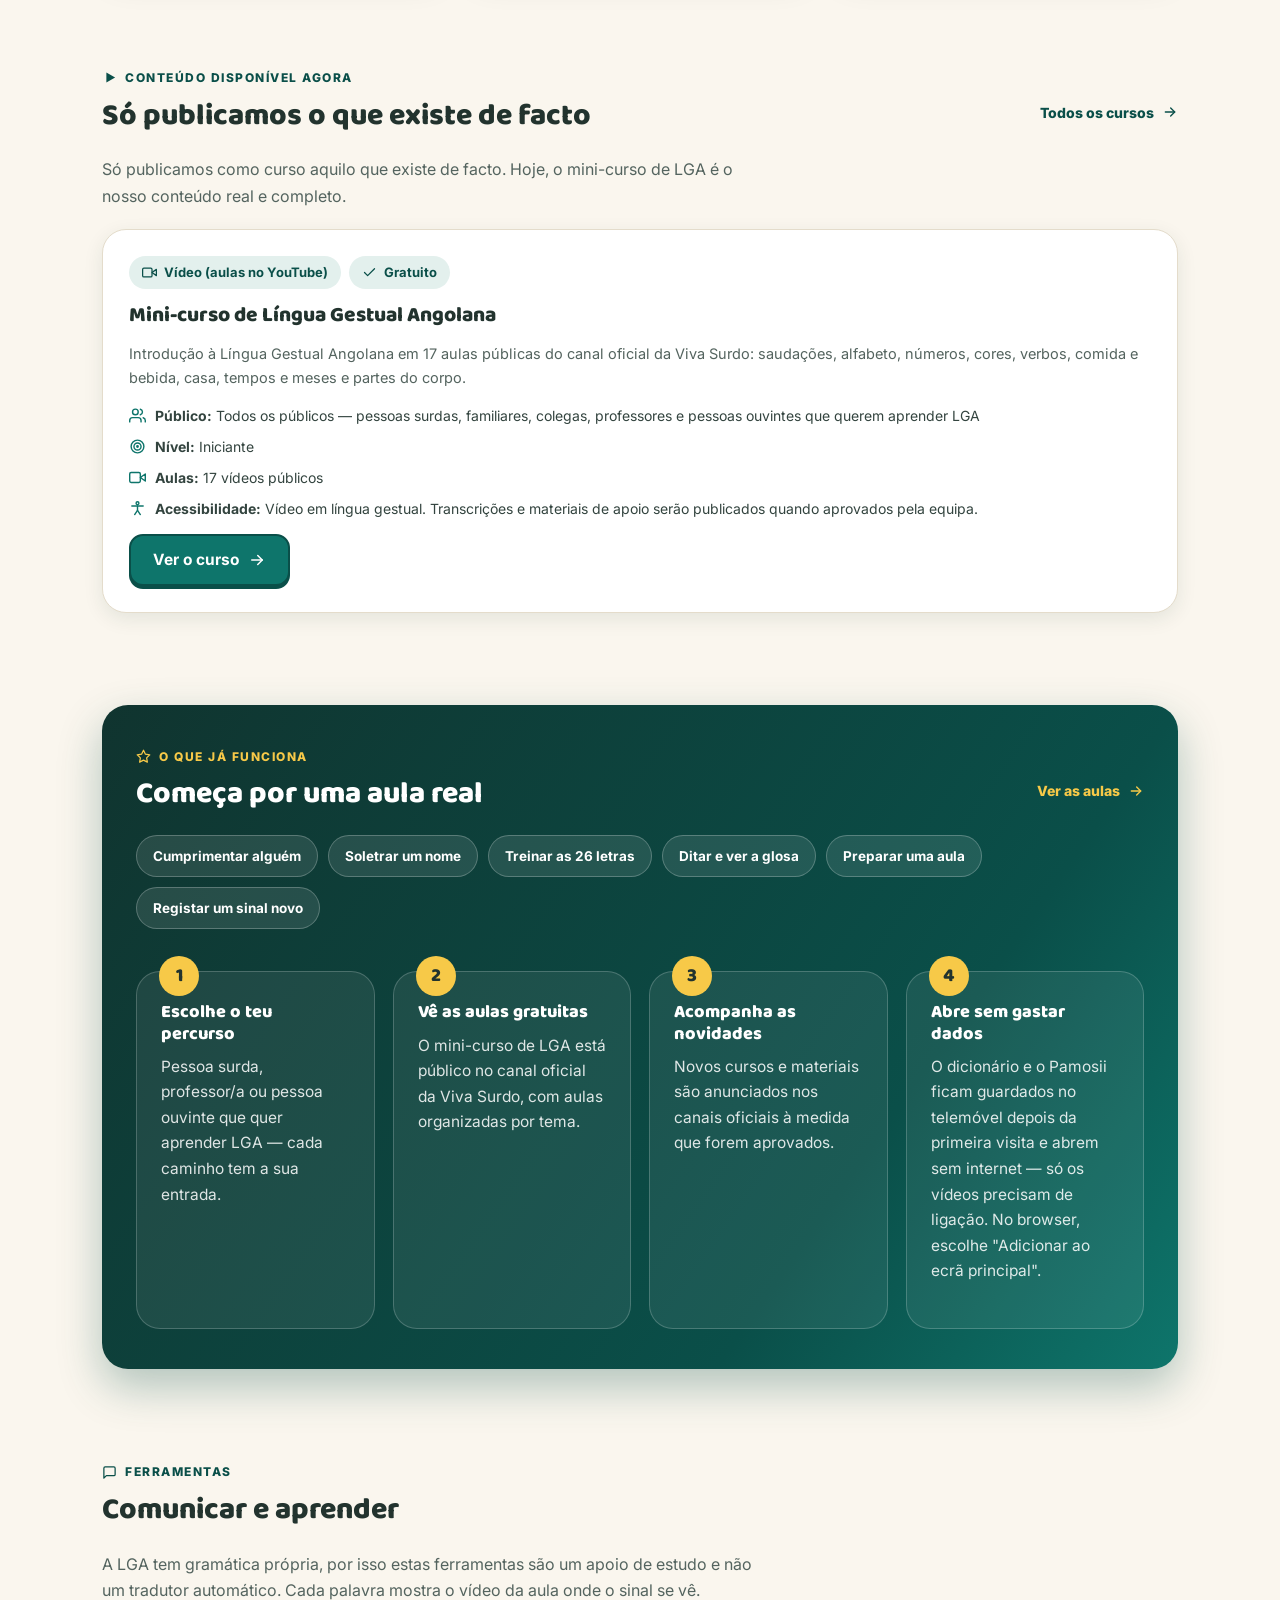
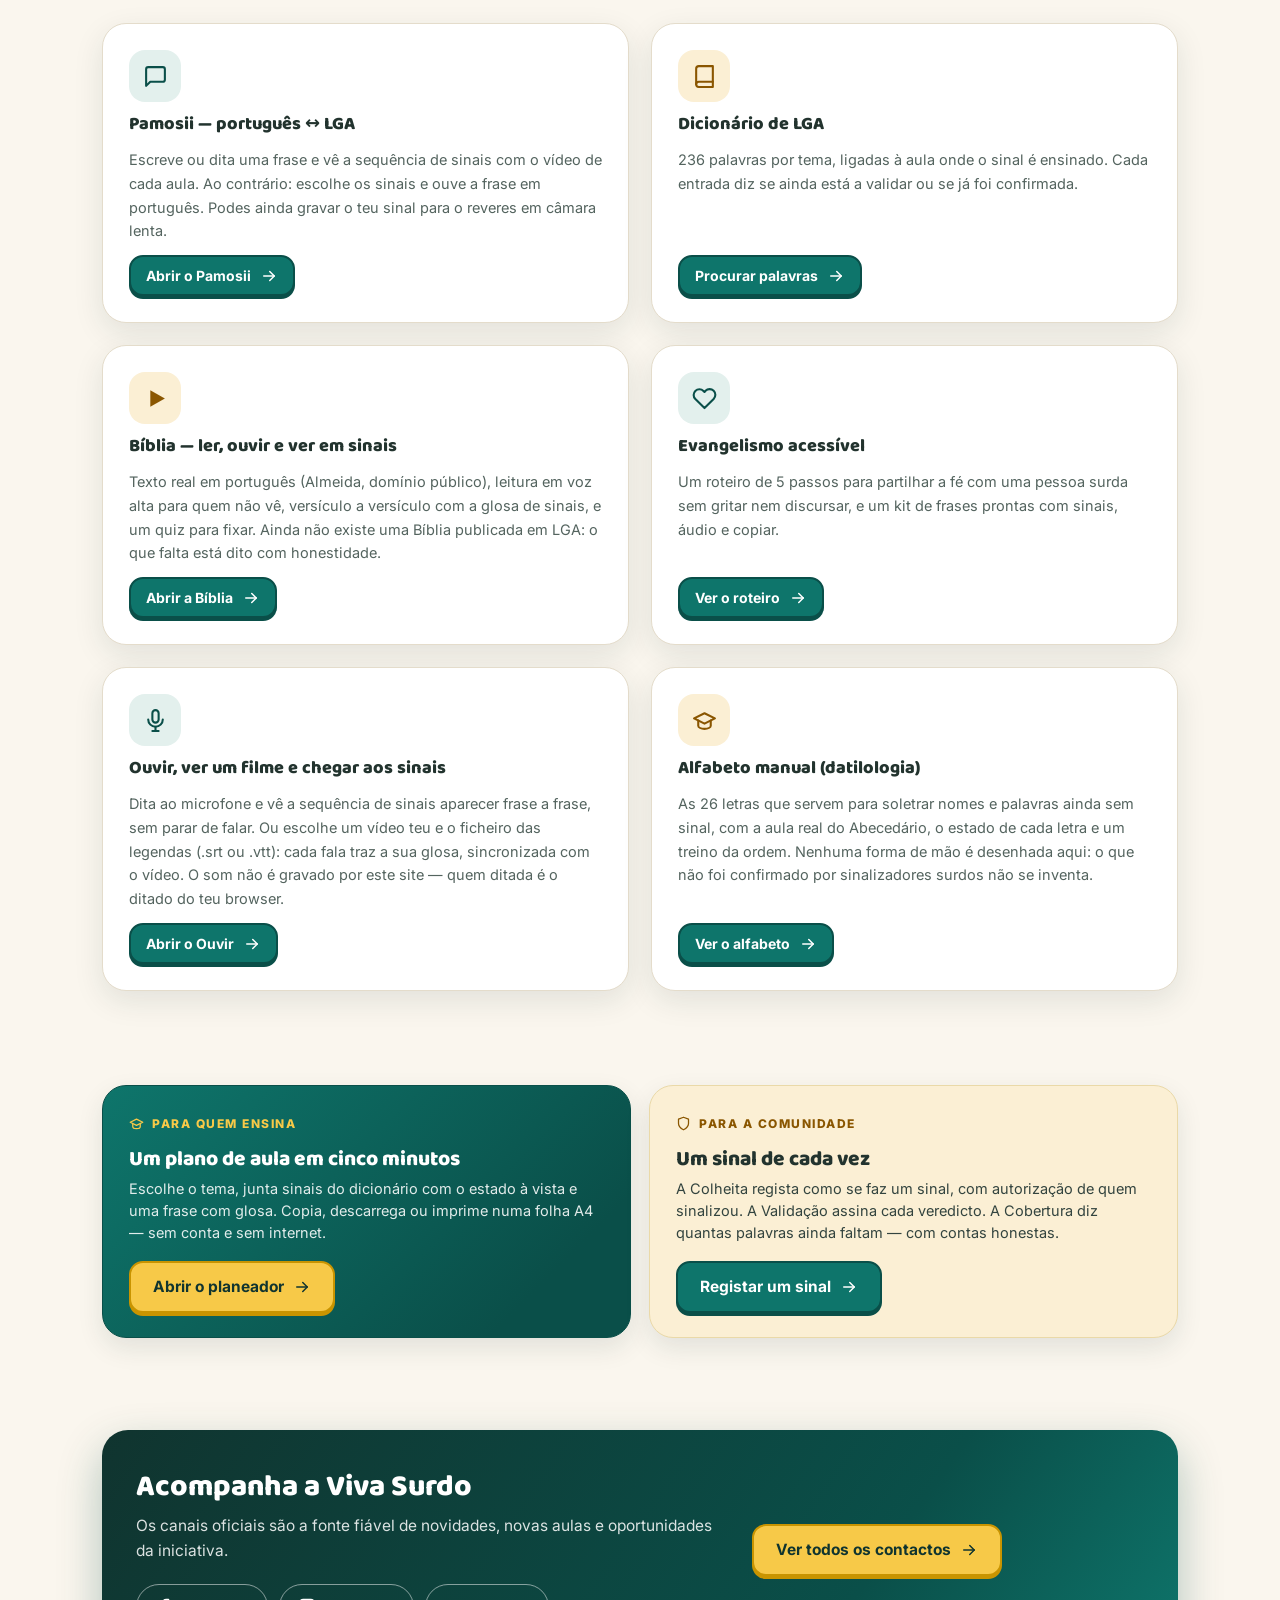
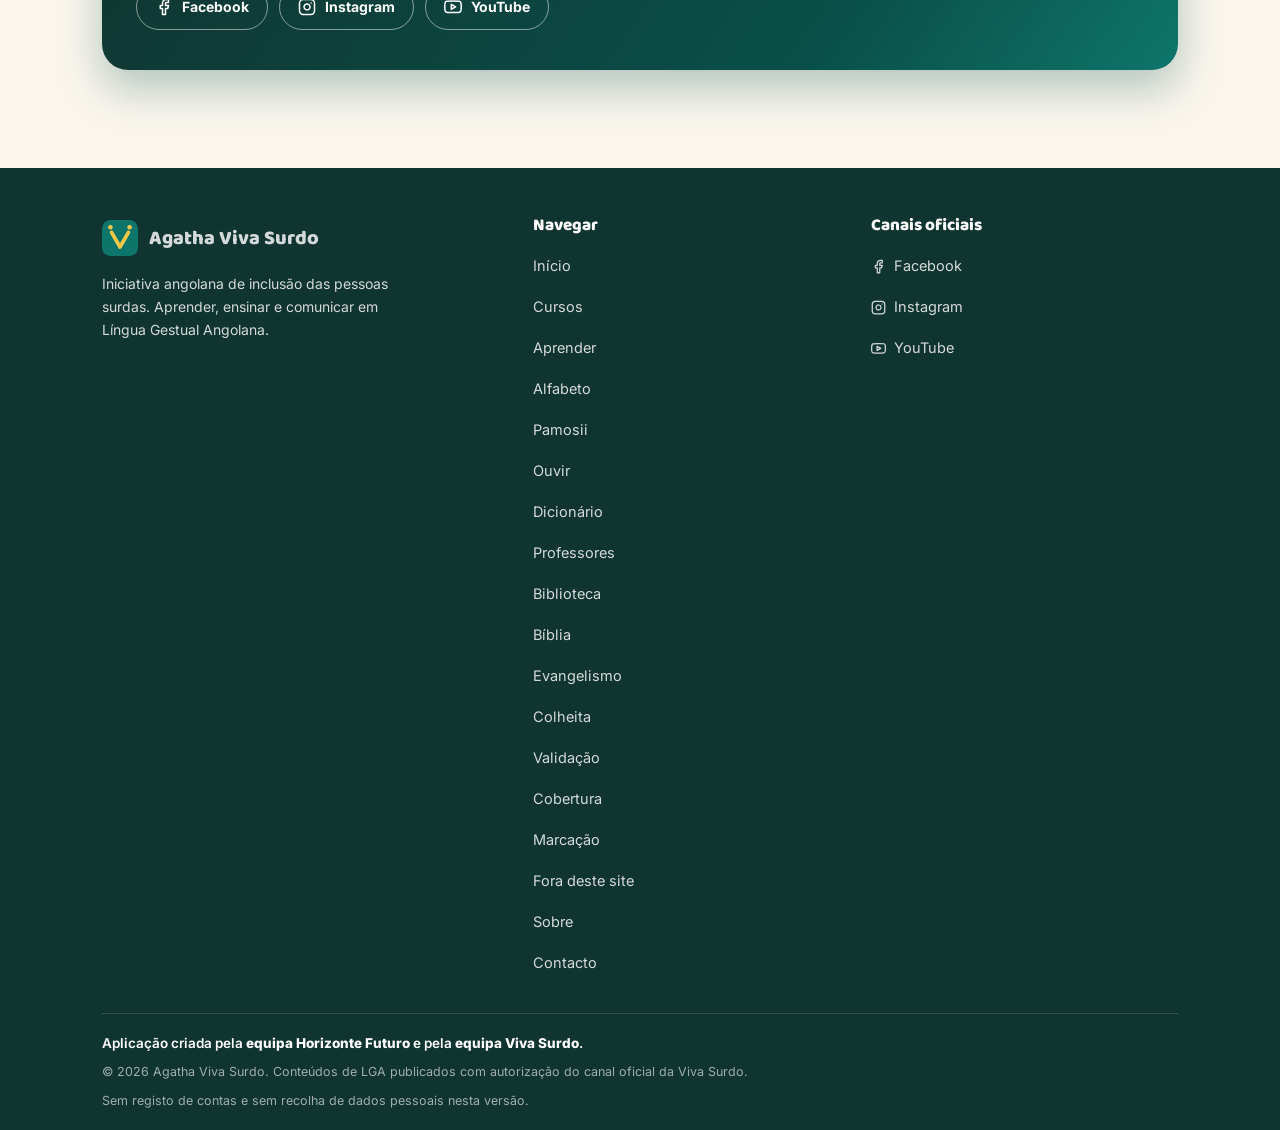
==== commit 69688d5a: "vs83: legendas lidas de dentro do filme no #/ouvir, glifos do Signer com profundidade e ficheiros do" ====
--- a/app/index.html
+++ b/app/index.html
@@ -26,7 +26,7 @@
 <link rel="preconnect" href="https://i.ytimg.com">
 <link rel="dns-prefetch" href="https://www.youtube-nocookie.com">
 <link href="https://fonts.googleapis.com/css2?family=Baloo+2:wght@600;700;800&family=Inter:wght@400;500;600;700;800&display=swap" rel="stylesheet">
-<link rel="stylesheet" href="styles.css?v=vs81">
+<link rel="stylesheet" href="styles.css?v=vs83">
 <script>
 /* As opções de acessibilidade são guardadas só neste dispositivo (localStorage).
    Aplicá-las antes do primeiro paint evita que a página "salte" de tema/contraste. */
@@ -50,6 +50,6 @@
 <div id="a11y-root"></div>
 <div id="app"></div>
 <span id="route-live" class="sr-only" aria-live="polite"></span>
-<script src="app.js?v=vs81"></script>
+<script src="app.js?v=vs83"></script>
 </body>
 </html>
--- a/app/styles.css
+++ b/app/styles.css
@@ -1,5 +1,5 @@
 /* ============================================================================
-   Pamosii Viva Surdo — folha de estilos
+   Agatha Viva Surdo — folha de estilos
    Identidade provisória: teal profundo + âmbar sobre creme (contraste AA).
    A marca visual será substituída pelo logótipo aprovado (ver README.md).
    ============================================================================ */
@@ -278,6 +278,8 @@
   .tab-sign .sg-fig{width:31px;height:20px;margin:0;color:inherit;flex:none}
   .tab-sign .sg-fig *{animation:none!important}
   .tab-sign .sg-fig .sg-cabeca{fill:rgba(255,255,255,.16)}
+  .tab-sign .sg-fig .sg-placa,.tab-sign .sg-fig .sg-sombra-chao,
+  .tab-sign .sg-fig .sg-brilho,.tab-sign .sg-fig .sg-mao-sombra{display:none}
   .tab:hover{color:#fff}
   .tab[aria-current="page"],.tab-mais.on{color:var(--amber)}
   /* o hambúrguer do cabeçalho é substituído pelo "Mais" — um interruptor, não dois */
@@ -879,6 +881,15 @@
 .pm-glyph .pm-ponto{fill:var(--amber-ink);stroke:none}
 .pm-glyph .pm-letra{fill:var(--amber-ink);stroke:none;font-family:var(--font-h);font-size:15px;font-weight:800}
 .pm-glyph .pm-mao{opacity:.92}
+/* profundidade: camada de trás = espessura, chão elíptico = apoio. Tudo em tinta,
+   nada de fotografias nem de caras de pessoas reais. */
+.pm-glyph .pm-mao-sombra{opacity:.2}
+.pm-glyph .pm-mao-sombra .pm-mao{stroke-width:6}
+.pm-glyph .pm-mao-frente .pm-mao{filter:drop-shadow(0 1.2px 0 rgba(16,52,47,.16))}
+.pm-glyph .pm-chao{fill:var(--teal-tint);opacity:.75}
+[data-contraste-alto] .pm-glyph .pm-mao-sombra,
+[data-contraste-alto] .pm-glyph .pm-chao{display:none}
+[data-contraste-alto] .pm-glyph .pm-mao-frente .pm-mao{stroke:#000;filter:none}
 @keyframes pm-aceno{0%,100%{transform:rotate(-10deg)}50%{transform:rotate(10deg)}}
 @keyframes pm-acao{0%,100%{transform:translate(-6px,4px)}50%{transform:translate(6px,-4px)}}
 @keyframes pm-grafema{0%,100%{transform:translateY(0) rotate(-4deg)}50%{transform:translateY(-4px) rotate(4deg)}}
@@ -1220,7 +1231,8 @@
   background:var(--teal-dark);color:#fff;font:inherit;font-weight:800;font-size:14px;cursor:pointer;
   box-shadow:0 12px 30px rgba(16,52,47,.32);-webkit-tap-highlight-color:transparent;touch-action:manipulation}
 .sg-fab .sg-fig{width:44px;height:30px;flex:none;color:#fff}
-.sg-fab .sg-marca,.sg-fab .sg-chao{display:none}
+.sg-fab .sg-marca,.sg-fab .sg-chao,.sg-fab .sg-placa,.sg-fab .sg-sombra-chao,
+.sg-fab .sg-brilho,.sg-fab .sg-mao-sombra{display:none}
 .sg-fab:hover{background:var(--teal-deep);color:var(--teal-dark)}
 .sg-fab[aria-expanded="true"]{background:var(--amber);color:var(--teal-dark)}
 /* com o painel aberto o botao sai de cena: no telemovel ficava por cima do fecho */
@@ -1295,11 +1307,31 @@
 .sg-fig .sg-cabeca{fill:var(--teal-tint)}
 .sg-fig .sg-feicao{stroke-width:3}
 .sg-fig .sg-chao{stroke:var(--line);stroke-width:3}
-.sg-fig .sg-mao circle,.sg-fig .sg-mao path{stroke:var(--amber-ink);stroke-width:4;fill:none}
-.sg-fig .sg-mao circle{fill:var(--amber-soft)}
+.sg-fig .sg-mao circle,.sg-fig .sg-mao path{stroke:var(--amber-ink);stroke-width:3;fill:none}
+.sg-fig .sg-mao-frente circle{fill:var(--sg-mao,var(--amber-soft))}
+/* gradientes (stop-color vem do tema, por isso continuam a acompanhar claro/escuro) */
+.sg-fig .sg-placa-a{stop-color:var(--teal-tint);stop-opacity:.85}
+.sg-fig .sg-placa-b{stop-color:var(--teal-tint);stop-opacity:0}
+.sg-fig .sg-cabeca-a{stop-color:#fff;stop-opacity:.4}
+.sg-fig .sg-cabeca-b{stop-color:var(--teal-tint)}
+.sg-fig .sg-mao-a{stop-color:var(--amber-soft)}
+.sg-fig .sg-mao-b{stop-color:var(--amber);stop-opacity:1}
+.sg-fig .sg-cabeca{fill:var(--sg-cabeca,var(--teal-tint))}
+.sg-fig .sg-placa{opacity:.9}
+.sg-fig .sg-sombra-chao{fill:var(--teal-dark);opacity:.13}
+.sg-fig .sg-corpo,.sg-fig .sg-maos{filter:drop-shadow(0 2px 1.4px rgba(0,0,0,.18))}
+.sg-fig .sg-brilho{fill:none;stroke:#fff;stroke-opacity:.55;stroke-width:2;stroke-linecap:round}
+.sg-fig .sg-mao-sombra{opacity:.3}
+.sg-fig .sg-mao-sombra circle,.sg-fig .sg-mao-sombra path{stroke:var(--teal-deep);fill:var(--teal-deep);stroke-width:4}
+.sg-fig .sg-mao-sombra circle{fill:var(--teal-deep)}
+.sg-fig .sg-mao-frente{filter:drop-shadow(0 1px 1px rgba(0,0,0,.2))}
+.sg-fig .sg-mao-frente .sg-brilho-mao{stroke:#fff;stroke-opacity:.7;stroke-width:1.6}
 .sg-fig .sg-corpo{transform-box:fill-box;transform-origin:50% 92%}
 .sg-fig .sg-maos{transform-box:fill-box;transform-origin:50% 78%}
-.sg-fig .sg-marca{transform-box:fill-box;transform-origin:50% 50%}
+.sg-fig .sg-marca{transform-box:fill-box;transform-origin:50% 50%;opacity:.9}
+.sg-fig .sg-marca .pm-onda,.sg-fig .sg-marca .pm-rumo,.sg-fig .sg-marca .pm-caixa,
+.sg-fig .sg-marca .pm-base,.sg-fig .sg-marca .pm-nuvem,.sg-fig .sg-marca .pm-alvo,
+.sg-fig .sg-marca .pm-suporte,.sg-fig .sg-marca .pm-balao,.sg-fig .sg-marca .pm-circulo{stroke-width:3.4}
 @keyframes sg-aceno{0%,100%{transform:rotate(-13deg)}50%{transform:rotate(13deg)}}
 @keyframes sg-acao{0%,100%{transform:translate(-7px,5px)}50%{transform:translate(7px,-5px)}}
 @keyframes sg-grafema{0%,100%{transform:translate(-5px,2px) rotate(-5deg)}50%{transform:translate(5px,-3px) rotate(5deg)}}
@@ -1374,6 +1406,14 @@
 [data-contraste-alto] .sg-fig .sg-mao circle,[data-contraste-alto] .sg-fig .sg-mao path{stroke:#000;fill:none}
 [data-contraste-alto] .sg-fig .sg-cabeca{fill:none}
 [data-contraste-alto] .sg-fig .sg-chao{stroke:#000}
+[data-contraste-alto] .sg-fig .sg-placa,
+[data-contraste-alto] .sg-fig .sg-sombra-chao,
+[data-contraste-alto] .sg-fig .sg-brilho,
+[data-contraste-alto] .sg-fig .sg-mao-sombra,
+[data-contraste-alto] .sg-fig .sg-brilho-mao{display:none}
+[data-contraste-alto] .sg-fig .sg-corpo,
+[data-contraste-alto] .sg-fig .sg-maos,
+[data-contraste-alto] .sg-fig .sg-mao-frente{filter:none}
 [data-tema-escuro] .sg-palco{background:var(--surface)}
 [data-tema-escuro] .sg-fab{background:var(--amber);color:var(--teal-dark)}
 
@@ -2027,6 +2067,23 @@
 .ov-file input[type="file"]{display:block;width:100%;min-width:0;margin-top:8px;font:inherit;font-size:13.5px;
   color:var(--muted)}
 .ov-nome{margin:0;font-size:13px;overflow-wrap:anywhere}
+.ov-fontes{display:flex;flex-wrap:wrap;align-items:center;gap:10px;margin:16px 0 0}
+.ov-atalho{position:relative}
+.ov-atalho input[type="file"]{position:absolute;width:1px;height:1px;opacity:0;pointer-events:none}
+.ov-atalho:focus-within{outline:3px solid var(--teal-deep);outline-offset:3px}
+.ov-fonte{flex:1 1 280px;min-width:0;margin:0;font-size:13px;line-height:1.5;color:var(--muted)}
+.ov-pistas{margin:10px 0 0;padding:9px 12px;border-radius:10px;border-left:4px solid var(--teal);
+  background:var(--teal-tint);color:var(--ink-soft);font-size:13.5px;line-height:1.5;overflow-wrap:anywhere}
+.ov-pistas.is-aviso{border-left-color:var(--amber);background:var(--amber-soft);color:var(--amber-ink)}
+.ov-faixa{display:flex;flex-wrap:wrap;align-items:center;gap:10px;margin:12px 0 0;padding:10px 12px;
+  border:1.5px solid var(--line);border-radius:12px;background:var(--cream);font-size:13.5px;font-weight:700}
+.ov-faixa select{max-width:100%;min-height:40px;font:inherit;font-weight:600;padding:7px 9px;border-radius:9px;
+  border:1.5px solid var(--line);background:var(--paper);color:var(--ink)}
+.ov-manual{margin:14px 0 0;font-size:13.5px}
+.ov-manual summary{cursor:pointer;font-weight:700;color:var(--teal-deep);padding:6px 0}
+.ov-manual summary:hover{text-decoration:underline}
+.ov-manual[open] summary{margin-bottom:4px}
+.ov-arrasta{outline:2px dashed var(--teal);outline-offset:6px;background:var(--teal-tint);border-radius:12px}
 .ov-player{display:block;width:100%;max-width:720px;margin:14px auto 0;border-radius:14px;background:var(--teal-dark)}
 .ov-agora{margin:16px 0 0;padding:16px 18px;border-radius:var(--radius);background:var(--paper);
   border:1.5px solid var(--line);box-shadow:var(--shadow)}
@@ -2060,8 +2117,10 @@
   .ov-cues{max-height:320px}
 }
 [data-contraste-alto] .ov-modo,[data-contraste-alto] .ov-file,[data-contraste-alto] .ov-agora,
-[data-contraste-alto] .ov-cue,[data-contraste-alto] .ov-lista li,[data-contraste-alto] .ov-relogio{
+[data-contraste-alto] .ov-cue,[data-contraste-alto] .ov-lista li,[data-contraste-alto] .ov-relogio,
+[data-contraste-alto] .ov-pistas,[data-contraste-alto] .ov-faixa{
   background:#fff;border-color:#000;color:#000}
+[data-contraste-alto] .ov-faixa select{background:#fff;color:#000;border-color:#000}
 [data-contraste-alto] .ov-modo>.ic,[data-contraste-alto] .ov-cue-t{color:#000}
 [data-contraste-alto] .ov-modo em,[data-contraste-alto] .ov-file input[type="file"]{color:#111}
 [data-contraste-alto] .ov-modo[aria-pressed="true"],[data-contraste-alto] .ov-cue.on{
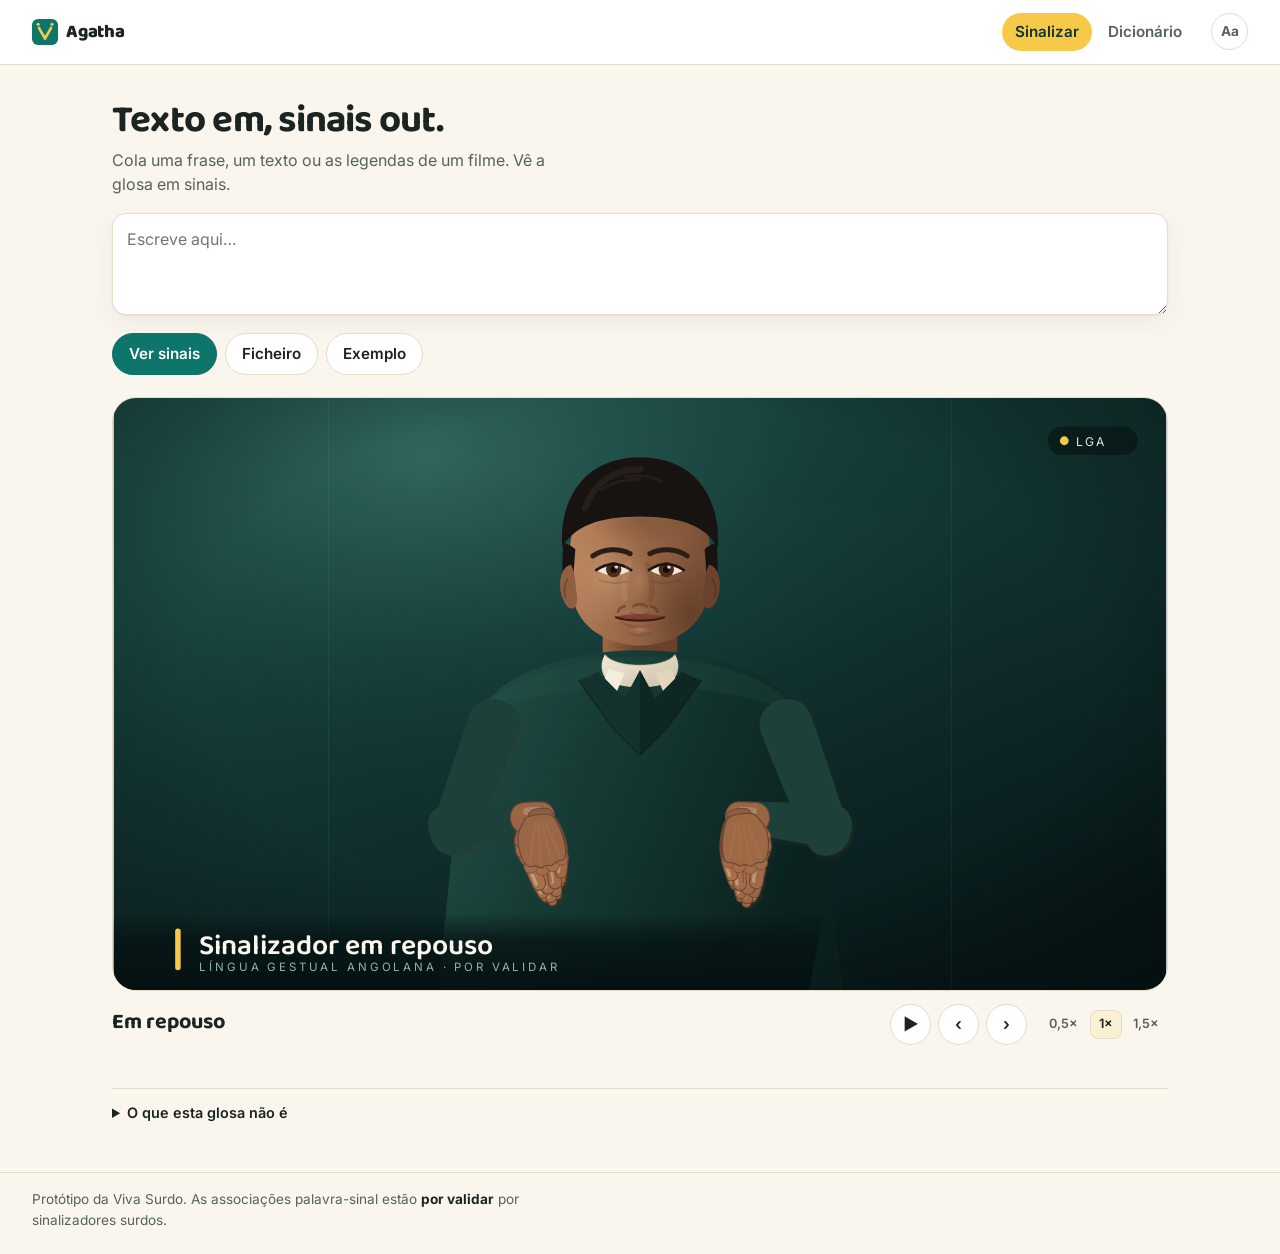
==== commit 0837eb50: "feat: casca simplificada vs95 (dicionario e maos em modulos, palco 3D, testes) Separa dados.js (191 " ====
--- a/app/index.html
+++ b/app/index.html
@@ -3,12 +3,9 @@
 <head>
 <meta charset="UTF-8">
 <meta name="viewport" content="width=device-width, initial-scale=1.0, viewport-fit=cover">
-<title>Agatha Viva Surdo — Aprender, ensinar e comunicar em Língua Gestual Angolana</title>
-<meta name="description" content="A Agatha é a plataforma da Viva Surdo: aulas gratuitas de Língua Gestual Angolana (LGA), dicionário, tradutor de bolso português-LGA e recursos para professores.">
+<title>Agatha — texto em, sinais out</title>
+<meta name="description" content="Cola texto, legendas ou um PDF e vê a glosa em sinais com mãos animadas. Dicionário de sinais de estudo em Língua Gestual Angolana, por validar por sinalizadores surdos. Sem conta, sem recolha de dados.">
 <meta name="theme-color" content="#10342F">
-<!-- Instalável como aplicação (telemóvel): "Adicionar ao ecrã principal" abre a Agatha
-     sem barra do browser e funciona sem rede. Os ícones são a marca provisória rasterizada
-     de assets/logo-mark.svg — ver README, "Substituir a marca provisória". -->
 <link rel="manifest" href="manifest.webmanifest">
 <link rel="apple-touch-icon" href="assets/icon-192.png">
 <meta name="mobile-web-app-capable" content="yes">
@@ -16,20 +13,15 @@
 <meta property="og:type" content="website">
 <meta property="og:locale" content="pt_AO">
 <meta property="og:site_name" content="Agatha Viva Surdo">
-<meta property="og:title" content="Agatha Viva Surdo — Aprender, ensinar e comunicar em Língua Gestual Angolana">
-<meta property="og:description" content="Iniciativa angolana de inclusão das pessoas surdas. Aulas gratuitas de Língua Gestual Angolana (LGA), recursos para professores e conteúdo da comunidade.">
+<meta property="og:title" content="Agatha — texto em, sinais out">
+<meta property="og:description" content="Cola texto, legendas ou um PDF e vê a glosa em sinais com mãos animadas. Glosa de estudo, não tradução automática.">
 <link rel="icon" type="image/svg+xml" href="assets/logo-mark.svg">
-<!-- Marca "Agatha" em wordmark textual provisório — substituir pelo logótipo aprovado pela Viva Surdo (ver README.md) -->
 <link rel="preconnect" href="https://fonts.googleapis.com">
 <link rel="preconnect" href="https://fonts.gstatic.com" crossorigin>
-<!-- miniaturas das aulas (i.ytimg.com) aparecem em quase todas as páginas: ligar cedo poupa uma ida e volta em 3G -->
-<link rel="preconnect" href="https://i.ytimg.com">
-<link rel="dns-prefetch" href="https://www.youtube-nocookie.com">
 <link href="https://fonts.googleapis.com/css2?family=Baloo+2:wght@600;700;800&family=Inter:wght@400;500;600;700;800&display=swap" rel="stylesheet">
-<link rel="stylesheet" href="styles.css?v=vs83">
+<link rel="stylesheet" href="styles.css?v=vs95">
 <script>
-/* As opções de acessibilidade são guardadas só neste dispositivo (localStorage).
-   Aplicá-las antes do primeiro paint evita que a página "salte" de tema/contraste. */
+/* Aplicar as opções de acessibilidade antes do primeiro paint. */
 (function () {
   try {
     var p = JSON.parse(localStorage.getItem('vs.a11y') || '{}');
@@ -37,19 +29,17 @@
     if (p.temaEscuro) h.setAttribute('data-tema-escuro', '');
     if (p.contraste) h.setAttribute('data-contraste-alto', '');
     if (p.movimento) h.setAttribute('data-movimento-reduzido', '');
-    if (p.simples) h.setAttribute('data-leitura-simples', '');
-    /* --escala no <html> desde o primeiro paint: o botão flutuante e a barra inferior
-       precisam dela para não se sobreporem antes de o app.js montar o #app escalado */
     h.style.setProperty('--escala', ([100, 115, 130, 150].indexOf(p.escala) >= 0 ? p.escala : 100) / 100);
-  } catch (e) { /* sem localStorage disponível: usar valores padrão */ }
+  } catch (e) { /* sem localStorage: usar valores padrão */ }
 })();
 </script>
 </head>
 <body>
 <a class="skip" href="#conteudo">Saltar para o conteúdo principal</a>
-<div id="a11y-root"></div>
 <div id="app"></div>
 <span id="route-live" class="sr-only" aria-live="polite"></span>
-<script src="app.js?v=vs83"></script>
+<script src="dados.js?v=vs95"></script>
+<script src="maos.js?v=vs95"></script>
+<script src="app.js?v=vs95"></script>
 </body>
 </html>
--- a/app/styles.css
+++ b/app/styles.css
@@ -1,2459 +1,367 @@
-/* ============================================================================
-   Agatha Viva Surdo — folha de estilos
-   Identidade provisória: teal profundo + âmbar sobre creme (contraste AA).
-   A marca visual será substituída pelo logótipo aprovado (ver README.md).
-   ============================================================================ */
-
-:root{
-  --ink:#22332E;
-  --ink-soft:#33443F;
-  --muted:#54645F;
-  --teal:#0E756B;
-  --teal-deep:#0A4F49;
-  --teal-dark:#10342F;
-  --teal-tint:#E3F0ED;
-  --amber:#F7C948;
-  --amber-ink:#8A5600;
-  --amber-soft:#FBEFD4;
-  --amber-line:#EAD9A8;
-  --note-line:#CBE2DD;
-  --cream:#FAF6EE;
-  --paper:#FFFFFF;
-  --line:#E4DCCB;
-  --line-soft:#EFE8D9;
-  /* tokens usados pelos painéis de acessibilidade (tema escuro / contraste alto) */
-  --primary:#0E756B;
-  --primary-hover:#0A4F49;
-  --primary-fg:#FFFFFF;
-  --accent:#0E756B;
-  --surface:#FFFFFF;
-  --surface-soft:rgba(255,255,255,.58);
-  --focus:#C99400;
-  --radius:16px;
-  --radius-lg:24px;
-  --shadow:0 10px 30px rgba(16,52,47,.10);
-  --shadow-lg:0 24px 60px rgba(16,52,47,.16);
-  --font-h:'Baloo 2',system-ui,sans-serif;
-  --font-b:'Inter',system-ui,-apple-system,sans-serif;
-  --head-h:68px;
-  /* altura da barra inferior no telemóvel; os rótulos podem ir a duas linhas com a escala
-     de texto, e 64px é o que mede com duas linhas — assim o espaço reservado nunca falha */
-  --tab-h:64px;
-}
-
-/* ---------- painel de acessibilidade: temas alternativos ---------- */
-[data-tema-escuro]{
-  --ink:#EAF3F0;
-  --ink-soft:#D2E2DE;
-  --muted:#A9C0BA;
-  --teal:#3FBFA9;
-  --teal-deep:#9EE3D3;
-  --teal-dark:#081B18;
-  --teal-tint:#153F39;
-  --amber:#F7C948;
-  --amber-ink:#F8D583;
-  --amber-soft:#3A2F12;
-  --amber-line:#6B5620;
-  --note-line:#2C6058;
-  --cream:#0C1C19;
-  --paper:#14302A;
-  --line:#2A4E46;
-  --line-soft:#224238;
-  --primary:#0F8378;
-  --primary-hover:#0B6C63;
-  --primary-fg:#FFFFFF;
-  --accent:#5FCDB8;
-  --surface:#16342D;
-  --surface-soft:rgba(255,255,255,.05);
-  --focus:#F7C948;
-  --shadow:0 10px 30px rgba(0,0,0,.45);
-  --shadow-lg:0 24px 60px rgba(0,0,0,.6);
-}
-[data-contraste-alto]{
-  --ink:#000;
-  --ink-soft:#000;
-  --muted:#111;
-  --teal:#00443C;
-  --teal-deep:#002B26;
-  --teal-dark:#000;
-  --teal-tint:#DFF3EE;
-  --amber:#FFD666;
-  --amber-ink:#000;
-  --amber-soft:#FFF3CF;
-  --amber-line:#000;
-  --note-line:#000;
-  --cream:#FFF;
-  --paper:#FFF;
-  --line:#000;
-  --line-soft:#000;
-  --primary:#002B26;
-  --primary-hover:#000;
-  --primary-fg:#FFF;
-  --accent:#002B26;
-  --surface:#FFF;
-  --surface-soft:#FFF;
-  --focus:#000;
-  --shadow:none;
-  --shadow-lg:none;
-}
-[data-contraste-alto] a{text-decoration:underline}
-[data-contraste-alto] .btn,[data-contraste-alto] .f-chip,[data-contraste-alto] .theme-nav a,
-[data-contraste-alto] .aud-card,[data-contraste-alto] .vcard,[data-contraste-alto] .ccard,
-[data-contraste-alto] .lib-item,[data-contraste-alto] .dic-grupo,[data-contraste-alto] .pm-dir,
-[data-contraste-alto] .pm-ex,[data-contraste-alto] .pm-card,[data-contraste-alto] .pm-meter,
-[data-contraste-alto] .pm-dati .pm-letra{border-width:2px;border-color:#000}
-
-/* movimento reduzido (escolha manual, além do preferes do sistema) */
-html[data-movimento-reduzido]{scroll-behavior:auto}
-[data-movimento-reduzido] *,[data-movimento-reduzido] *::before,[data-movimento-reduzido] *::after{
-  animation:none!important;transition:none!important;
-}
-[data-movimento-reduzido] .rv{opacity:1;transform:none}
-
-/* leitura simples: coluna única, texto maior, decoração de fora */
-[data-leitura-simples] body{font-size:18px;line-height:1.85}
-[data-leitura-simples] .hero-art,[data-leitura-simples] .side-box img{display:none}
-[data-leitura-simples] .grid,[data-leitura-simples] .steps,[data-leitura-simples] .vgrid,
-[data-leitura-simples] .foot-in,[data-leitura-simples] .about-grid,[data-leitura-simples] .course-layout,
-[data-leitura-simples] .band,[data-leitura-simples] .dic-words{grid-template-columns:1fr!important}
-[data-leitura-simples] .hero-in{grid-template-columns:1fr;padding:34px 0}
-[data-leitura-simples] p{max-width:70ch}
-[data-leitura-simples] .dic-grupo{break-inside:avoid}
-
-/* ---------- reset e base ---------- */
-*,*::before,*::after{box-sizing:border-box}
-html{-webkit-text-size-adjust:100%;text-size-adjust:100%}
-body,button,input,select,textarea{-webkit-tap-highlight-color:transparent}
-button,input,select,textarea,summary,a{touch-action:manipulation}
-@media(prefers-reduced-motion:no-preference){html{scroll-behavior:smooth}}
-body{margin:0;font-family:var(--font-b);font-size:16px;line-height:1.65;color:var(--ink);background:var(--cream)}
-img,svg,iframe{max-width:100%}
-img{display:block;height:auto}
-h1,h2,h3,h4{font-family:var(--font-h);line-height:1.18;color:var(--ink);margin:0 0 .5em;font-weight:800}
-h1{font-size:clamp(30px,4.6vw,46px)}
-h2{font-size:clamp(23px,3vw,30px)}
-h3{font-size:18px}
-p{margin:0 0 1em}
-a{color:var(--teal-deep);text-decoration-thickness:1px;text-underline-offset:3px}
-a:hover{color:var(--teal)}
-ul{margin:0 0 1em;padding-left:1.2em}
-[id]{scroll-margin-top:calc(var(--head-h) + 16px + env(safe-area-inset-top))}
-[hidden]{display:none !important}
-
-/* foco visível em todo o site (âmbar escuro no claro; âmbar no escuro) */
-a:focus-visible,button:focus-visible,input:focus-visible,select:focus-visible,
-summary:focus-visible,[tabindex]:focus-visible{
-  outline:3px solid var(--focus);outline-offset:2px;border-radius:6px;
-}
-.site-head a:focus-visible,.site-head button:focus-visible,.band a:focus-visible,
-.tabbar a:focus-visible,.tabbar button:focus-visible{
-  outline-color:var(--amber);
-}
-
-/* utilitários */
-.sr-only{position:absolute!important;width:1px;height:1px;padding:0;margin:-1px;overflow:hidden;clip:rect(0 0 0 0);white-space:nowrap;border:0}
-.skip{position:fixed;top:10px;left:10px;z-index:200;transform:translateY(-160%);background:var(--teal-dark);color:#fff;
-  font-weight:700;padding:12px 20px;border-radius:10px;transition:transform .15s;text-decoration:none}
-.skip:focus{transform:none;color:#fff}
-.wrap{max-width:1120px;margin:0 auto;padding:0 22px}
-.section{padding:58px 0}
-.section.tight{padding:34px 0}
-.muted{color:var(--muted)}
-.center{text-align:center}
-.grid{display:grid;gap:22px}
-.g-2{grid-template-columns:repeat(2,minmax(0,1fr))}
-.g-3{grid-template-columns:repeat(3,minmax(0,1fr))}
-.g-4{grid-template-columns:repeat(4,minmax(0,1fr));gap:18px}
-.g-auto{grid-template-columns:repeat(auto-fill,minmax(min(290px,100%),1fr))}
-
-/* revelação ao fazer scroll (desligada com movimento reduzido) */
-.rv{opacity:0;transform:translateY(14px)}
-.rv.in{opacity:1;transform:none;transition:opacity .5s ease,transform .5s ease}
-@media(prefers-reduced-motion:reduce){
-  .rv{opacity:1;transform:none}
-  *,*::before,*::after{animation-duration:.001s!important;animation-iteration-count:1!important;transition-duration:.001s!important}
-}
-
-/* ---------- botões e chips ---------- */
-.btn{display:inline-flex;align-items:center;justify-content:center;gap:9px;min-height:46px;padding:11px 22px;border-radius:999px;
-  max-width:100%;flex-wrap:wrap;
-  font-family:var(--font-b);font-weight:700;font-size:15.5px;border:2px solid transparent;cursor:pointer;
-  text-decoration:none;transition:transform .15s,box-shadow .15s,background .15s,color .15s}
-.btn .ic{width:18px;height:18px;flex:none}
-.btn:hover{transform:translateY(-2px)}
-.btn-p{background:var(--primary);color:var(--primary-fg);box-shadow:0 8px 22px rgba(14,117,107,.28)}
-.btn-p:hover{background:var(--primary-hover);color:var(--primary-fg)}
-.btn-a{background:var(--amber);color:var(--teal-dark);box-shadow:0 8px 22px rgba(138,86,0,.22)}
-.btn-a:hover{background:#F0B92E;color:var(--teal-dark)}
-.btn-o{background:transparent;color:var(--teal-deep);border-color:var(--teal-deep)}
-.btn-o:hover{background:var(--teal-tint);color:var(--teal-deep)}
-.btn-o.on-dark{color:#fff;border-color:rgba(255,255,255,.75)}
-.btn-o.on-dark:hover{background:rgba(255,255,255,.12);color:#fff}
-.btn-sm{min-height:38px;padding:7px 15px;font-size:14px}
-.btn-lg{min-height:52px;padding:14px 28px;font-size:16.5px}
-
-.chip{display:inline-flex;align-items:center;gap:7px;background:var(--teal-tint);color:var(--teal-deep);
-  font-weight:700;font-size:13px;padding:6px 13px;border-radius:999px;border:0}
-.chip .ic{width:15px;height:15px;flex:none}
-
-/* etiqueta "Em breve" — distinta por forma e texto, não só por cor */
-.soon{display:inline-flex;align-items:center;gap:7px;border:2px dashed var(--amber-ink);color:var(--amber-ink);
-  background:var(--amber-soft);font-weight:800;font-size:12.5px;padding:5px 12px;border-radius:999px;text-transform:uppercase;letter-spacing:.4px}
-.soon .ic{width:14px;height:14px;flex:none}
-
-/* ---------- cabeçalho e navegação ---------- */
-.site-head{position:sticky;top:0;z-index:100;background:var(--teal-dark);color:#fff;box-shadow:0 4px 22px rgba(16,52,47,.25);
-  padding-top:env(safe-area-inset-top)}
-/* o cabeçalho tem de tolerar a escala de texto (que as media queries não vêem): quebra em vez de sair do ecrã */
-.nav{display:flex;align-items:center;gap:10px;min-height:var(--head-h);flex-wrap:wrap}
-/* a marca pode encolher: com a escala de texto ligada é a legenda "Língua Gestual Angolana"
-   que ocupa mais linha, e ela troca-se sozinha em vez de empurrar a página para o lado */
-.brand{display:inline-flex;align-items:center;gap:11px;color:#fff;text-decoration:none;margin-right:6px;
-  flex:0 1 auto;min-width:0;min-height:44px}
-.brand img{width:38px;height:38px;flex:none}
-.brand .wm{font-family:var(--font-h);font-weight:800;font-size:21px;line-height:1.05;letter-spacing:.2px}
-.brand .wm small{display:block;font-family:var(--font-b);font-weight:600;font-size:10.5px;letter-spacing:.9px;
-  text-transform:uppercase;color:var(--amber);overflow-wrap:anywhere}
-.nav-links{display:flex;align-items:center;gap:4px;margin-left:auto;flex-wrap:wrap;min-width:0}
-/* os 11 rótulos vivem aqui no tamanho compacto: medido, a linha completa precisa de 910px,
-   e é esse valor que define o ponto em que o menu hambúrguer assume (ver @media(max-width:1280px)) */
-.nav-links a{display:inline-flex;align-items:center;white-space:nowrap;min-height:44px;padding:8px 9px;color:rgba(255,255,255,.85);
-  font-weight:600;font-size:13.5px;text-decoration:none;border-radius:10px}
-.nav-links a:hover{color:#fff;background:rgba(255,255,255,.10)}
-.nav-links a[aria-current="page"]{color:var(--amber);background:rgba(247,201,72,.12)}
-.nav-links a[aria-current="page"]::after{content:"";display:block;height:3px;width:22px;margin:-4px auto -6px;
-  background:var(--amber);border-radius:99px}
-.burger{display:none;margin-left:auto;background:none;border:0;color:#fff;width:46px;height:46px;
-  align-items:center;justify-content:center;cursor:pointer;border-radius:10px}
-.burger .ic{width:24px;height:24px}
-.burger:hover{background:rgba(255,255,255,.12)}
-@media(max-width:1280px){
-  .burger{display:inline-flex}
-  /* nowrap obrigatório: em coluna, o wrap do modo barra transformaria o menu em várias
-     colunas assim que o texto é ampliado e a altura máxima começa a contar */
-  .nav-links{display:none;position:absolute;left:0;right:0;top:100%;flex-direction:column;flex-wrap:nowrap;align-items:stretch;gap:2px;
-    background:var(--teal-dark);padding:12px 16px 18px;border-bottom:1px solid rgba(255,255,255,.14);
-    box-shadow:0 26px 50px rgba(16,52,47,.45)}
-  /* o menu vive dentro de #app, que é escalado: vh/dvh são pixels do ecrã, enquanto
-     --head-h é um pixel de layout já ampliado. Divide-se primeiro o viewport pela escala
-     e só depois se tira a altura do cabeçalho — senão o menu fica abaixo da dobra.
-     O desconto de 72px é a zona do botão flutuante de acessibilidade (18 de offset + 48 de
-     altura + 6 de costura), também em pixels de ecrã: sem ele, a última linha do menu ficava
-     por baixo do botão e o toque ia para o sítio errado. */
-  .nav-links.open{display:flex;max-height:calc(100vh / var(--escala,1) - var(--head-h) - 72px / var(--escala,1));
-    max-height:calc(100dvh / var(--escala,1) - var(--head-h) - 72px / var(--escala,1));overflow-y:auto;overscroll-behavior:contain}
-  .nav-links a{width:100%;justify-content:flex-start;font-size:16px;padding:13px 14px}
-  .nav-links a[aria-current="page"]::after{display:none}
-  .nav-links a[aria-current="page"]{border-left:4px solid var(--amber);border-radius:6px 10px 10px 6px}
-}
-
-/* ---------- barra de navegação inferior (telemóvel) ----------
-   No telemóvel o polegar decide: os quatro destinos mais usados ficam sempre à mão em baixo
-   e o 5.º botão abre O MESMO painel do hambúrguer (aria-controls="nav-links"), porque dois
-   menus diferentes na mesma página só serve para confundir. Por isso o .burger desaparece
-   nestas condições — ver o bloco em baixo.
-   A 2.ª condição é o telemóvel deitado: com 844×390 a largura já não é "de telemóvel", mas o
-   polegar e a altura pequena são exactamente o mesmo problema. */
-.tabbar{display:none}
-@media(max-width:720px), (orientation:landscape) and (max-height:500px){
-  /* sticky em vez de fixed: a barra ocupa espaço no fluxo, por isso nunca tapa o rodapé
-     nem obriga a calcular reservas — e descansa no fim da página em vez de flutuar */
-  .tabbar{display:block;position:sticky;bottom:0;z-index:99;background:var(--teal-dark);
-    border-top:1px solid rgba(255,255,255,.16);margin-top:0;
-    /* env() são pixels do ecrã; a barra está dentro de #app, que é escalado — divide-se pela escala */
-    padding-bottom:calc(env(safe-area-inset-bottom) / var(--escala,1))}
-  .tab-in{display:flex;align-items:stretch;min-height:var(--tab-h)}
-  .tab{flex:1 1 0;min-width:0;display:flex;flex-direction:column;align-items:center;justify-content:center;
-    gap:3px;padding:4px 2px;background:none;border:0;cursor:pointer;color:rgba(255,255,255,.85);
-    font-family:var(--font-b);font-weight:700;line-height:1.1;text-decoration:none;
-    /* tamanho FÍSICO constante: com a escala de texto ligada o item encolhe em px de layout
-       (390px / 1,5 / 5 = 52) e "Dicionário" ia para 3 linhas. A barra é o cais da aplicação,
-       não o conteúdo que a pessoa ampliou — divide-se pela escala para renderizar sempre 11px. */
-    font-size:calc(11px / var(--escala,1));overflow-wrap:anywhere;
-    -webkit-tap-highlight-color:transparent;touch-action:manipulation}
-  .tab .ic{width:21px;height:21px;flex:none}
-  /* o boneco do Signer no lugar do ícone de fala: fica parado — um ícone que se mexe
-     na navegação distrai e competiria com o próprio Signer. */
-  .tab-sign{display:flex;align-items:center;justify-content:center;height:21px}
-  .tab-sign .sg-fig{width:31px;height:20px;margin:0;color:inherit;flex:none}
-  .tab-sign .sg-fig *{animation:none!important}
-  .tab-sign .sg-fig .sg-cabeca{fill:rgba(255,255,255,.16)}
-  .tab-sign .sg-fig .sg-placa,.tab-sign .sg-fig .sg-sombra-chao,
-  .tab-sign .sg-fig .sg-brilho,.tab-sign .sg-fig .sg-mao-sombra{display:none}
-  .tab:hover{color:#fff}
-  .tab[aria-current="page"],.tab-mais.on{color:var(--amber)}
-  /* o hambúrguer do cabeçalho é substituído pelo "Mais" — um interruptor, não dois */
-  .burger{display:none}
-  /* o menu aberto acaba ACIMA da barra inferior e acima do botão flutuante de acessibilidade
-     (60px = 12 de offset + 48 de altura, +6 de costura) — dividido pela escala porque o painel
-     vive em px de layout dentro de #app, enquanto o botão flutuante está fora dele.
-     Sem isto o 9.º item ficava por baixo do botão de acessibilidade, inatingível ao toque. */
-  .nav-links.open{max-height:calc(100vh / var(--escala,1) - var(--head-h) - var(--tab-h) - 66px / var(--escala,1) - env(safe-area-inset-bottom) / var(--escala,1));
-    max-height:calc(100dvh / var(--escala,1) - var(--head-h) - var(--tab-h) - 66px / var(--escala,1) - env(safe-area-inset-bottom) / var(--escala,1))}
-}
-/* contraste alto: rótulos sublinhados só no item activo — a barra já é separada do conteúdo
-   pela borda, e sublinhar os cinco ao mesmo tempo não indica onde estás */
-@media(max-width:720px), (orientation:landscape) and (max-height:500px){
-  [data-contraste-alto] .tab{text-decoration:none}
-  [data-contraste-alto] .tab[aria-current="page"],[data-contraste-alto] .tab-mais.on{text-decoration:underline;text-underline-offset:5px}
-}
-
-/* ---------- herói ---------- */
-.hero{position:relative;overflow:hidden;color:var(--ink);
-  background:
-    radial-gradient(820px 460px at 88% -10%,rgba(14,117,107,.14),transparent 62%),
-    radial-gradient(560px 380px at -6% 108%,rgba(247,201,72,.22),transparent 60%),
-    var(--cream)}
-.hero-in{display:grid;grid-template-columns:1.15fr .85fr;gap:44px;align-items:center;padding:66px 0 72px}
-.eyebrow{display:inline-flex;align-items:center;gap:9px;background:var(--surface);border:1.5px solid var(--line);
-  color:var(--teal-deep);font-weight:700;font-size:13px;padding:7px 15px;border-radius:999px;margin-bottom:20px}
-.eyebrow .ic{width:15px;height:15px}
-.hero h1{margin-bottom:16px}
-.hero h1 .hl{color:var(--teal)}
-.hero .lead{font-size:17.5px;color:var(--ink-soft);max-width:54ch}
-.hero-ctas{display:flex;flex-wrap:wrap;gap:14px;margin-top:26px}
-.hero-note{margin-top:18px;font-size:13.5px;color:var(--muted)}
-.hero-art{display:grid;place-items:center}
-.hero-art svg{width:min(400px,100%);height:auto}
-
-/* ---------- cartões de público ---------- */
-.aud-card{display:flex;flex-direction:column;gap:12px;background:var(--paper);border:1.5px solid var(--line);
-  border-radius:var(--radius-lg);padding:26px;box-shadow:var(--shadow);transition:transform .18s,box-shadow .18s}
-.aud-card:hover{transform:translateY(-4px);box-shadow:var(--shadow-lg)}
-.aud-ic{width:52px;height:52px;border-radius:16px;display:grid;place-items:center;flex:none}
-.aud-ic .ic{width:25px;height:25px}
-.aud-ic.t{background:var(--teal-tint);color:var(--teal-deep)}
-.aud-ic.a{background:var(--amber-soft);color:var(--amber-ink)}
-.aud-card h3{margin:0}
-.aud-card p{margin:0;color:var(--muted);font-size:14.5px;flex:1}
-.aud-card .btn{align-self:flex-start}
-
-/* ---------- passos "como funciona" ---------- */
-.steps{counter-reset:passo;display:grid;gap:22px;grid-template-columns:repeat(3,1fr)}
-.step{background:var(--paper);border:1.5px solid var(--line);border-radius:var(--radius-lg);padding:24px;position:relative;margin-top:16px}
-.step::before{counter-increment:passo;content:counter(passo);position:absolute;top:-16px;left:22px;width:40px;height:40px;
-  border-radius:50%;background:var(--primary);color:var(--primary-fg);font-family:var(--font-h);font-weight:800;font-size:19px;
-  display:grid;place-items:center;box-shadow:0 6px 16px rgba(14,117,107,.35)}
-.step h3{margin-top:6px}
-.step p{margin:0;color:var(--muted);font-size:14.5px}
-
-/* ---------- cartão de curso ---------- */
-.ccard{display:flex;flex-direction:column;gap:14px;background:var(--paper);border:1.5px solid var(--line);
-  border-radius:var(--radius-lg);padding:26px;box-shadow:var(--shadow)}
-.ccard-top{display:flex;flex-wrap:wrap;gap:8px}
-.ccard-t{margin:0;font-size:21px}
-.ccard-t a{color:var(--ink);text-decoration:none}
-.ccard-t a:hover{color:var(--teal-deep);text-decoration:underline}
-.ccard-d{margin:0;color:var(--muted);font-size:14.5px}
-.meta-list{list-style:none;margin:0;padding:0;display:flex;flex-direction:column;gap:8px;font-size:14px;flex:1}
-.meta-list li{display:flex;align-items:flex-start;gap:9px;color:var(--ink-soft)}
-.meta-list .ic{width:17px;height:17px;flex:none;margin-top:3px;color:var(--teal)}
-.ccard .btn{align-self:flex-start}
-
-/* categoria "em breve" no catálogo: painel honesto, não cartão de curso */
-.cat-soon{display:flex;gap:16px;align-items:flex-start;border:2px dashed var(--line);background:var(--surface-soft);
-  border-radius:var(--radius-lg);padding:22px}
-.cat-soon .soon{flex:none}
-.cat-soon div{min-width:0}
-.cat-soon h3{margin:6px 0 4px;font-size:17px}
-.cat-soon p{margin:0;font-size:14px;color:var(--muted)}
-
-/* ---------- cartão de vídeo (fachada clicável) ---------- */
-.vgrid{display:grid;gap:22px;grid-template-columns:repeat(auto-fill,minmax(min(280px,100%),1fr))}
-.vcard{display:flex;flex-direction:column;background:var(--paper);border:1.5px solid var(--line);
-  border-radius:var(--radius);overflow:hidden;box-shadow:var(--shadow)}
-.vfacade{position:relative;aspect-ratio:16/9;background:var(--teal-dark)}
-.vfacade iframe{position:absolute;inset:0;width:100%;height:100%;border:0}
-/* aviso "este vídeo precisa de rede" — fora dele o bloco comporta-se como texto normal;
-   só dentro de .lib-act (linha de botões com flex-wrap) precisa de ocupar a linha toda.
-   Em .vcard, que é flex-direction:column, um flex-basis:100% esticava o aviso para 171px
-   com 112px de texto — por isso a regra de linha fica limitada ao container de botões. */
-.v-offline{margin:8px 0 0;padding:10px 12px;border:1px dashed var(--line);
-  border-radius:10px;background:var(--cream);font-size:14px;font-weight:600;color:var(--ink)}
-.lib-act>.v-offline{flex:1 1 100%}
-.vplay{position:absolute;inset:0;width:100%;height:100%;padding:0;border:0;background:none;cursor:pointer;display:block}
-.vplay img{width:100%;height:100%;object-fit:cover;opacity:.94;transition:opacity .18s}
-.vplay:hover img{opacity:1}
-.vplay:hover .vbtn,.vplay:focus-visible .vbtn{background:#F0B92E}
-.vbtn{position:absolute;top:50%;left:50%;transform:translate(-50%,-50%);width:62px;height:62px;border-radius:50%;
-  background:var(--primary);color:var(--primary-fg);display:grid;place-items:center;box-shadow:0 10px 26px rgba(11,46,42,.5);
-  transition:background .18s}
-.vbtn .ic{width:24px;height:24px;margin-left:3px}
-.vmeta{padding:15px 17px 17px;display:flex;flex-direction:column;gap:5px;flex:1}
-.vtitle{margin:0;font-size:16px}
-.vsub{margin:0;font-size:13px;color:var(--muted);font-weight:600}
-.vlink{font-size:13.5px;font-weight:700;display:inline-flex;align-items:center;gap:6px;min-height:24px}
-.vlink .ic{width:14px;height:14px}
-
-/* ---------- filtros (catálogo / biblioteca) ---------- */
-.filters{display:flex;flex-wrap:wrap;gap:14px;align-items:flex-end;background:var(--paper);border:1.5px solid var(--line);
-  border-radius:var(--radius-lg);padding:18px 20px;box-shadow:var(--shadow)}
-.f-field{display:flex;flex-direction:column;gap:6px;min-width:0;flex:1 1 220px}
-.f-field label{font-weight:700;font-size:13.5px;color:var(--ink-soft)}
-.f-field input[type="search"],.f-field input[type="text"]{font:inherit;font-size:16px;padding:11px 14px;border:1.5px solid var(--line);border-radius:12px;
-  background:var(--surface);color:var(--ink);min-height:46px;width:100%;max-width:100%;min-width:0}
-.f-field input[type="search"]::placeholder,.f-field input[type="text"]::placeholder{color:var(--muted)}
-.f-chips{display:flex;flex-wrap:wrap;gap:8px}
-.f-chip{display:inline-flex;align-items:center;min-height:44px;padding:8px 16px;border-radius:999px;border:1.5px solid var(--line);
-  background:var(--surface);color:var(--ink-soft);font:inherit;font-weight:700;font-size:13.5px;cursor:pointer;transition:.15s}
-.f-chip:hover{border-color:var(--teal)}
-.f-chip[aria-pressed="true"]{background:var(--primary);border-color:var(--primary);color:var(--primary-fg)}
-
-/* controlos nativos — mesmo tom do site e sempre com área de toque suficiente */
-select{font-family:var(--font-b);font-size:14.5px;min-height:44px;min-width:0;padding:9px 12px;border:1.5px solid var(--line);
-  border-radius:12px;background:var(--surface);color:var(--ink);max-width:100%}
-select:focus-visible{outline:3px solid var(--focus);outline-offset:2px}
-
-/* ---------- página genérica de conteúdo ---------- */
-.page-head{padding:46px 0 10px}
-.page-head h1{margin-bottom:10px}
-.page-head .lead{font-size:17px;color:var(--muted);max-width:64ch}
-.crumbs{display:flex;flex-wrap:wrap;gap:6px;align-items:center;font-size:13.5px;font-weight:600;color:var(--muted);
-  list-style:none;margin:0 0 18px;padding:0}
-.crumbs li+li::before{content:"›";margin:0 6px;color:var(--line);font-weight:800}
-/* o alvo de toque do link do caminho mede 35×16 com apenas o texto — abaixo do mínimo de
-   24px. O padding alarga a zona tocável e a margem negativa devolve o espaço à linha, por
-   isso a linha do .crumbs fica exactamente onde estava. */
-.crumbs a{color:var(--teal-deep);padding:5px 6px;margin:-5px -6px;border-radius:6px}
-
-/* ---------- detalhe de curso ---------- */
-.course-layout{display:grid;grid-template-columns:1fr 330px;gap:30px;align-items:start;padding:26px 0 60px}
-.course-main{display:flex;flex-direction:column;gap:26px;min-width:0}
-.course-side{display:flex;flex-direction:column;gap:18px;position:sticky;top:calc(var(--head-h) + 16px + env(safe-area-inset-top))}
-.side-box{background:var(--paper);border:1.5px solid var(--line);border-radius:var(--radius-lg);padding:22px;box-shadow:var(--shadow)}
-.side-box h2{font-size:17px;margin-bottom:12px}
-.side-box dl{margin:0;display:flex;flex-direction:column;gap:10px}
-.side-box dt{font-size:12px;font-weight:800;text-transform:uppercase;letter-spacing:.5px;color:var(--muted)}
-.side-box dd{margin:0 0 4px;font-size:14.5px}
-.side-box .btn{width:100%;justify-content:center}
-.side-note{display:flex;gap:10px;font-size:13px;color:var(--ink-soft);background:var(--amber-soft);
-  border:1.5px solid var(--amber-line);border-radius:12px;padding:12px 14px}
-.side-note .ic{width:16px;height:16px;flex:none;margin-top:2px;color:var(--amber-ink)}
-.course-desc{font-size:16px;color:var(--ink-soft);max-width:70ch}
-.obj-list{list-style:none;margin:0;padding:0;display:flex;flex-direction:column;gap:10px}
-.obj-list li{display:flex;gap:10px;align-items:flex-start;font-size:15px}
-.obj-list .ic{width:19px;height:19px;flex:none;margin-top:3px;color:var(--teal)}
-
-/* módulos com <details> nativo (acessível por teclado e leitor de ecrã) */
-.mod{background:var(--paper);border:1.5px solid var(--line);border-radius:var(--radius);overflow:hidden}
-.mod summary{display:flex;align-items:center;gap:14px;cursor:pointer;padding:17px 20px;list-style:none;min-height:56px}
-.mod summary::-webkit-details-marker{display:none}
-.mod summary:hover{background:var(--teal-tint)}
-.mod-n{width:34px;height:34px;border-radius:10px;background:var(--primary);color:var(--primary-fg);display:grid;place-items:center;
-  font-family:var(--font-h);font-weight:800;font-size:15px;flex:none}
-.mod summary h3{margin:0;font-size:16.5px;flex:1}
-.mod summary .chev{width:20px;height:20px;flex:none;transition:transform .2s;color:var(--muted)}
-.mod[open] summary .chev{transform:rotate(180deg)}
-.mod-body{padding:6px 20px 20px}
-.mod-body .vgrid{grid-template-columns:repeat(auto-fill,minmax(min(250px,100%),1fr))}
-.mod-count{font-size:13px;color:var(--muted);font-weight:700}
-
-/* ---------- aprender LGA ---------- */
-.theme-nav{display:flex;flex-wrap:wrap;gap:9px;margin:6px 0 34px}
-.theme-nav a{display:inline-flex;align-items:center;gap:7px;min-height:44px;padding:8px 16px;border-radius:999px;
-  border:1.5px solid var(--line);background:var(--paper);color:var(--ink-soft);font-weight:700;font-size:13.5px;
-  text-decoration:none;transition:.15s}
-.theme-nav a:hover{border-color:var(--teal);color:var(--teal-deep);text-decoration:none}
-.theme-nav b{background:var(--teal-tint);color:var(--teal-deep);border-radius:99px;font-size:12px;padding:1px 8px}
-.theme-sec{padding-top:12px;margin-bottom:38px}
-.theme-sec h2{display:flex;align-items:center;gap:11px}
-.theme-sec h2 .t-ic{width:38px;height:38px;border-radius:12px;background:var(--teal-tint);color:var(--teal-deep);
-  display:grid;place-items:center;flex:none}
-.theme-sec h2 .t-ic .ic{width:19px;height:19px}
-
-/* ---------- professores ---------- */
-.res-card{display:flex;flex-direction:column;gap:12px;background:var(--paper);border:1.5px solid var(--line);
-  border-radius:var(--radius-lg);padding:24px;box-shadow:var(--shadow)}
-.res-ic{width:48px;height:48px;border-radius:14px;display:grid;place-items:center;flex:none}
-.res-ic.t{background:var(--teal-tint);color:var(--teal-deep)}
-.res-ic.a{background:var(--amber-soft);color:var(--amber-ink)}
-.res-card h3{margin:0}
-.res-card p{margin:0;color:var(--muted);font-size:14.5px;flex:1}
-.res-card .btn{align-self:flex-start}
-
-/* ---------- biblioteca ---------- */
-.lib-item{display:flex;gap:16px;align-items:flex-start;background:var(--paper);border:1.5px solid var(--line);
-  border-radius:var(--radius);padding:18px 20px;box-shadow:var(--shadow)}
-.lib-ic{width:44px;height:44px;border-radius:12px;background:var(--teal-tint);color:var(--teal-deep);
-  display:grid;place-items:center;flex:none}
-.lib-ic .ic{width:21px;height:21px}
-.lib-body{min-width:0;flex:1}
-.lib-body h3{margin:0 0 3px;font-size:16.5px}
-.lib-body h3 a{color:var(--ink);text-decoration:none}
-.lib-body h3 a:hover{color:var(--teal-deep);text-decoration:underline}
-.lib-meta{display:flex;flex-wrap:wrap;gap:8px 14px;font-size:13.5px;color:var(--muted);font-weight:600}
-.lib-act{display:flex;flex-wrap:wrap;gap:10px;margin-top:10px}
-/* leitor injetado dentro da lista: precisa de largura própria para o 16/9 funcionar */
-.lib-act>.vfacade{width:100%;max-width:460px;flex:1 1 300px}
-.lib-list{display:flex;flex-direction:column;gap:14px}
-
-/* itens planeados (em breve) */
-.lib-soon{display:flex;gap:14px;align-items:center;border:2px dashed var(--line);border-radius:var(--radius);
-  padding:16px 18px;background:var(--surface-soft)}
-.lib-soon .lib-ic{background:var(--amber-soft);color:var(--amber-ink)}
-.lib-soon h3{margin:0;font-size:15.5px}
-.lib-soon p{margin:2px 0 0;font-size:13px;color:var(--muted)}
-
-/* linhas elastistas: com "Tamanho do texto" a 125-175% nada fica maior que o ecrã.
-   O zoom é aplicado em #app, por isso as media queries não o vêem — as linhas têm de
-   poder encolher e quebrar sozinhas, a qualquer largura. */
-.lib-item,.lib-soon,.res-card,.cat-soon,.dic-head,.pm-sent-head,.mod summary{flex-wrap:wrap}
-.lib-soon>div,.chan-card>div,.res-card>div,.lib-item>div,.mod summary>div{min-width:0}
-.src{overflow-wrap:anywhere}
-.src a{overflow-wrap:anywhere}
-/* escala extrema (175% num telemóvel pequeno): os itens têm de poder encolher abaixo do
-   seu conteúdo mínimo e o texto longo tem de quebrar — senão a página ganha scroll lateral */
-.grid>*,.vgrid>*,.g-2>*,.g-3>*,.g-4>*,.pm-cards>*,.dic-words>*,
-.about-grid>*,.course-layout>*,.band>*,.steps>*,.foot-in>*,.dic-head>*,.pm-build>*,.pm-frames>*{min-width:0}
-.dic-words li{flex-wrap:wrap}
-.chip{flex-wrap:wrap;overflow-wrap:anywhere}
-.meta-list li{min-width:0}
-.meta-list li>*{overflow-wrap:anywhere}
-.ccard-t,.ccard-d,.vtitle,.lib-body h3,.chan-card p,.res-card p,.aud-card p{overflow-wrap:anywhere}
-
-/* ---------- sobre ---------- */
-.about-grid{display:grid;grid-template-columns:1.1fr .9fr;gap:30px;align-items:start}
-.fact-card{background:var(--paper);border:1.5px solid var(--line);border-radius:var(--radius-lg);padding:24px;
-  box-shadow:var(--shadow)}
-.fact-card h2{font-size:19px;display:flex;align-items:center;gap:10px}
-.fact-card h2 .ic{width:21px;height:21px;color:var(--teal)}
-.fact-card p{font-size:14.5px;color:var(--ink-soft);margin:0 0 10px}
-.src{font-size:12.5px;color:var(--muted)}
-.src a{font-weight:700}
-.val-card{text-align:center;background:var(--paper);border:1.5px solid var(--line);border-radius:var(--radius-lg);
-  padding:22px 16px;box-shadow:var(--shadow)}
-.val-card .ic{width:30px;height:30px;color:var(--teal);margin:0 auto 8px}
-.val-card h3{margin:0 0 4px;font-size:16px}
-.val-card p{margin:0;font-size:13.5px;color:var(--muted)}
-
-/* ---------- contacto ---------- */
-.chan-card{display:flex;flex-direction:column;gap:12px;background:var(--paper);border:1.5px solid var(--line);
-  border-radius:var(--radius-lg);padding:26px;box-shadow:var(--shadow)}
-.chan-ic{width:52px;height:52px;border-radius:16px;display:grid;place-items:center;flex:none;
-  background:var(--teal-tint);color:var(--teal-deep)}
-.chan-ic .ic{width:25px;height:25px}
-.chan-card h3{margin:0}
-.chan-card p{margin:0;color:var(--muted);font-size:14px;flex:1}
-.chan-card .btn{align-self:flex-start}
-.note-band{display:flex;flex-wrap:wrap;gap:14px;align-items:flex-start;background:var(--teal-tint);border:1.5px solid var(--note-line);
-  border-radius:var(--radius-lg);padding:20px 22px}
-.note-band .ic{width:22px;height:22px;flex:none;color:var(--teal-deep);margin-top:2px}
-/* as duas notas em banda larga ficam lado a lado; a 320px com texto a 150%
-   um <p> não enrolava e a página ganhava 8px de scroll horizontal medido */
-.note-band p{margin:0;flex:1 1 220px;min-width:0;overflow-wrap:anywhere;font-size:14.5px;color:var(--ink-soft)}
-.note-band.is-demo{background:var(--amber-soft);border-color:var(--amber-line)}
-.note-band.is-demo .ic{color:var(--amber-ink)}
-.note-band + .note-band{margin-top:14px}
-
-/* ---------- estados vazios ---------- */
-.empty{text-align:center;padding:54px 24px;border:2px dashed var(--line);border-radius:var(--radius-lg);
-  background:var(--surface-soft)}
-.empty .ic{width:38px;height:38px;color:var(--muted);margin:0 auto 10px}
-.empty h3{margin-bottom:6px}
-.empty p{color:var(--muted);max-width:46ch;margin:0 auto 16px;font-size:14.5px}
-.empty .btn{justify-content:center}
-
-/* ---------- faixa de contacto ---------- */
-.band{background:var(--teal-dark);color:#fff;border-radius:var(--radius-lg);padding:44px 36px;
-  display:grid;grid-template-columns:1.2fr .8fr;gap:28px;align-items:center}
-.band h2{color:#fff;margin-bottom:8px}
-.band p{color:rgba(255,255,255,.85);margin:0 0 20px;font-size:15.5px}
-.band-links{display:flex;flex-wrap:wrap;gap:11px}
-.band-links a{display:inline-flex;align-items:center;gap:9px;min-height:46px;padding:10px 18px;border-radius:999px;
-  border:1.5px solid rgba(255,255,255,.5);color:#fff;font-weight:700;font-size:14px;text-decoration:none;transition:.15s}
-.band-links a:hover{background:rgba(255,255,255,.14);text-decoration:none}
-.band-links .ic{width:18px;height:18px}
-
-/* ---------- rodapé ---------- */
-.site-foot{background:var(--teal-dark);color:rgba(255,255,255,.82);margin-top:40px}
-.foot-in{display:grid;grid-template-columns:1.3fr 1fr 1fr;gap:32px;padding:48px 0 34px}
-.site-foot h2{color:#fff;font-size:17px;margin-bottom:14px}
-.site-foot a{color:rgba(255,255,255,.82)}
-.site-foot a:hover{color:var(--amber)}
-.foot-brand{display:flex;align-items:center;gap:11px;color:#fff;text-decoration:none;margin-bottom:12px;min-height:44px}
-.foot-brand img{width:36px;height:36px}
-.foot-brand .wm{font-family:var(--font-h);font-weight:800;font-size:20px}
-.foot-list{list-style:none;margin:0;padding:0;display:flex;flex-direction:column;gap:9px;font-size:14.5px}
-.foot-list a{display:inline-flex;align-items:center;gap:8px;min-height:32px;text-decoration:none}
-.foot-list .ic{width:15px;height:15px}
-.foot-bottom{border-top:1px solid rgba(255,255,255,.14);padding:18px 0;display:flex;flex-wrap:wrap;gap:8px 24px;
-  justify-content:space-between;font-size:12.5px;color:rgba(255,255,255,.6)}
-/* o credito das equipas e a primeira linha do rodape em todas as paginas:
-   branca e um pouco maior que as notas legais, para se ler sem procurar */
-.foot-creditos{color:#fff;font-size:13.5px;font-weight:600;flex:1 1 100%}
-.foot-creditos strong{font-weight:800}
-
-/* ---------- 404 ---------- */
-.nf{padding:80px 0;text-align:center}
-.nf h1{font-size:56px;color:var(--teal);margin-bottom:6px}
-
-/* ---------- responsivo ---------- */
-@media(max-width:1020px){
-  .g-4{grid-template-columns:repeat(2,minmax(0,1fr))}
-  .hero-in{grid-template-columns:1fr;padding:48px 0 56px}
-  .hero-art{order:-1}
-  .hero-art svg{width:min(300px,80%)}
-  .course-layout{grid-template-columns:1fr}
-  .course-side{position:static}
-  .about-grid{grid-template-columns:1fr}
-  .band{grid-template-columns:1fr;padding:36px 26px}
-  .steps{grid-template-columns:1fr}
-  .foot-in{grid-template-columns:1fr 1fr}
-}
-@media(max-width:720px){
-  .g-3{grid-template-columns:1fr}
-  .g-2{grid-template-columns:1fr}
-  .g-4{grid-template-columns:1fr}
-  .section{padding:42px 0}
-  .wrap{padding:0 16px}
-  .cat-soon{flex-direction:column}
-  .mod summary{padding:14px 16px}
-  .mod-body{padding:4px 16px 16px}
-  .foot-in{grid-template-columns:1fr;gap:26px}
-  .lib-item{flex-wrap:wrap}
-}
-
-/* ============================================================================
-   Painel de acessibilidade (fixo, presente em todas as páginas)
-   ============================================================================ */
-.a11y{position:fixed;right:18px;bottom:calc(18px + env(safe-area-inset-bottom));z-index:160;display:flex;flex-direction:column;align-items:flex-end;gap:12px}
-.a11y-btn{display:inline-flex;align-items:center;gap:9px;min-height:48px;padding:12px 20px;border-radius:999px;border:0;
-  background:var(--teal-dark);color:#fff;font:inherit;font-weight:800;font-size:14.5px;cursor:pointer;
-  box-shadow:0 12px 30px rgba(16,52,47,.35)}
-.a11y-btn .ic{width:20px;height:20px}
-.a11y-btn:hover{background:var(--teal-deep);color:#fff}
-.a11y-panel{width:min(340px,calc(100vw - 36px));max-height:calc(100vh - 112px);max-height:calc(100dvh - 112px);
-  overflow-y:auto;overscroll-behavior:contain;background:var(--paper);color:var(--ink);border:2px solid var(--line);
-  border-radius:var(--radius-lg);padding:18px;box-shadow:var(--shadow-lg)}
-/* com a barra inferior do telemóvel (vertical e deitada): o botão flutuante sobe acima dela —
-   `var(--tab-h) × escala`, porque o painel está FORA de #app e por isso não é escalado.
-   O max-height desconta a barra e o próprio botão: sem isso o conjunto botão+painel ficava
-   mais alto que o ecrã e a primeira linha de opções cortava-se no topo.
-   Tem de estar aqui, depois das regras base, senão perde na cascata. */
-@media(max-width:720px), (orientation:landscape) and (max-height:500px){
-  .a11y{right:12px;bottom:calc(12px + var(--tab-h) * var(--escala,1) + env(safe-area-inset-bottom))}
-  .a11y-panel{max-height:calc(100vh - var(--tab-h) * var(--escala,1) - 84px);
-    max-height:calc(100dvh - var(--tab-h) * var(--escala,1) - 84px)}
-}
-.a11y-title{font-family:var(--font-h);font-weight:800;font-size:16px;line-height:1.3;margin:0 0 14px;color:var(--ink)}
-.a11y-row{display:flex;align-items:center;justify-content:space-between;gap:12px;margin-bottom:14px}
-.a11y-lab{font-weight:700;font-size:14px}
-.a11y-step{display:inline-flex;align-items:center;gap:8px}
-.a11y-step output{min-width:54px;text-align:center;font-weight:800;font-size:14px;font-variant-numeric:tabular-nums}
-.a11y-act{width:44px;height:44px;border-radius:12px;border:1.5px solid var(--line);background:var(--surface);
-  color:var(--ink);font:inherit;font-weight:800;font-size:14px;cursor:pointer}
-.a11y-act:hover{border-color:var(--teal);color:var(--teal-deep)}
-.a11y-toggle{display:flex;align-items:center;gap:10px;width:100%;min-height:46px;margin-bottom:8px;padding:10px 14px;
-  border-radius:12px;border:1.5px solid var(--line);background:var(--surface);color:var(--ink-soft);font:inherit;
-  font-weight:700;font-size:14px;cursor:pointer;text-align:left}
-.a11y-toggle .ic{width:18px;height:18px;flex:none;opacity:.3}
-.a11y-toggle[aria-pressed="true"]{border-color:var(--primary);background:var(--teal-tint);color:var(--teal-deep)}
-.a11y-toggle[aria-pressed="true"] .ic{opacity:1}
-.a11y-hr{border:0;border-top:1.5px solid var(--line);margin:14px 0}
-.a11y-read{display:flex;align-items:center;justify-content:center;gap:9px;width:100%;min-height:48px;padding:12px;
-  border-radius:12px;border:0;background:var(--primary);color:var(--primary-fg);font:inherit;font-weight:800;
-  font-size:14.5px;cursor:pointer}
-.a11y-read:hover{background:var(--primary-hover);color:var(--primary-fg)}
-.a11y-read .ic{width:18px;height:18px}
-.a11y-note{font-size:12.5px;color:var(--muted);margin:12px 0 0;line-height:1.55}
-.a11y-reset{margin-top:10px;background:none;border:0;color:var(--teal-deep);font:inherit;font-size:13px;font-weight:700;
-  text-decoration:underline;cursor:pointer;padding:6px 0;min-height:44px;display:inline-flex;align-items:center;
-  justify-content:center}
-
-/* ============================================================================
-   Dicionário português <-> LGA
-   ============================================================================ */
-.dic-count{font-size:13.5px;font-weight:700;color:var(--muted);margin:16px 0 18px}
-#dic-chips{margin-top:18px}
-.dic-grupo{background:var(--paper);border:1.5px solid var(--line);border-radius:var(--radius-lg);padding:20px 22px;
-  margin-bottom:16px;box-shadow:var(--shadow)}
-.dic-head{display:grid;grid-template-columns:1fr minmax(0,380px);gap:14px;align-items:end;margin-bottom:14px}
-.dic-head h2{margin:0;font-size:19px}
-.dic-aulas{display:flex;flex-wrap:wrap;gap:10px;align-items:flex-end;justify-content:flex-end;min-width:0}
-.dic-aulas .lib-act{flex:1 1 280px;min-width:0}
-.dic-words{list-style:none;margin:0;padding:0;display:grid;grid-template-columns:repeat(auto-fill,minmax(min(200px,100%),1fr));gap:8px}
-.dic-words li{display:flex;align-items:center;justify-content:space-between;gap:10px;border:1.5px solid var(--line-soft);
-  border-radius:12px;padding:9px 13px;background:var(--surface-soft)}
-.dic-w{font-weight:700;font-size:15px}
-.dic-badge{font-size:12.5px;font-weight:800;letter-spacing:.3px;text-transform:uppercase;padding:4px 9px;
-  border-radius:999px;white-space:nowrap}
-.dic-badge.is-a-validar{background:var(--amber-soft);color:var(--amber-ink);border:1.5px dashed var(--amber-ink)}
-.dic-badge.is-confirmado{background:var(--teal-tint);color:var(--teal-deep);border:1.5px solid var(--teal-deep)}
-.dic-badge.is-demonstracao{background:var(--amber-soft);color:var(--amber-ink);border:1.5px solid var(--amber-line)}
-.dic-cta{display:flex;flex-wrap:wrap;align-items:center;gap:8px;margin:18px 0 0;padding:13px 16px;border-radius:14px;
-  border:1.5px solid var(--note-line);background:var(--teal-tint);font-size:14.5px;color:var(--ink-soft)}
-.dic-cta .ic{width:18px;height:18px;flex:none;color:var(--teal-deep)}
-.dic-cta a{color:var(--teal-deep)}
-
-/* ============================================================================
-   Pamosii — glosa português <-> LGA, voz e câmara
-   ============================================================================ */
-
-/* direcção (PT -> LGA / LGA -> PT) */
-.pm-modes{display:flex;flex-wrap:wrap;gap:10px;margin:26px 0 20px}
-.pm-mode{display:inline-flex;align-items:center;gap:9px;min-height:48px;padding:11px 20px;border-radius:999px;
-  border:1.5px solid var(--line);background:var(--surface);color:var(--ink-soft);font:inherit;font-weight:800;
-  font-size:14.5px;cursor:pointer;transition:.15s}
-.pm-mode .ic{width:18px;height:18px;flex:none}
-.pm-mode:hover{border-color:var(--teal);color:var(--teal-deep)}
-.pm-mode[aria-pressed="true"]{background:var(--primary);border-color:var(--primary);color:var(--primary-fg)}
-
-/* as quatro direcções: texto→sinais, voz→sinais, sinais→texto, sinais→voz */
-.pm-dirs{display:grid;grid-template-columns:repeat(auto-fit,minmax(min(250px,100%),1fr));gap:12px;margin:24px 0 8px}
-.pm-dirs-t{grid-column:1/-1;display:flex;align-items:center;gap:8px;margin:0;font-size:13.5px;font-weight:800;color:var(--muted)}
-.pm-dirs-t .ic{width:16px;height:16px;flex:none;color:var(--teal-deep)}
-.pm-dir{display:flex;align-items:flex-start;gap:11px;min-height:82px;padding:14px 15px;text-align:left;
-  border:1.5px solid var(--line);border-radius:var(--radius);background:var(--surface);color:var(--ink);
-  font:inherit;cursor:pointer;box-shadow:var(--shadow);transition:.15s}
-.pm-dir .ic{width:20px;height:20px;flex:none;color:var(--teal-deep);margin-top:2px}
-.pm-dir span{display:flex;flex-direction:column;gap:3px;min-width:0}
-.pm-dir strong{font-family:var(--font-h);font-size:16.5px;line-height:1.25}
-.pm-dir em{font-style:normal;font-size:13px;line-height:1.45;color:var(--ink-soft);overflow-wrap:anywhere}
-.pm-dir:hover{border-color:var(--teal);background:var(--teal-tint)}
-.pm-dir:hover strong,.pm-dir:hover em{color:var(--teal-deep)}
-
-/* frases de exemplo prontas a testar */
-.pm-exemplos{margin:14px 0 2px}
-.pm-exemplos-t{display:flex;align-items:center;gap:8px;margin:0 0 9px;font-size:13px;font-weight:800;color:var(--muted)}
-.pm-exemplos-t .ic{width:15px;height:15px;flex:none;color:var(--teal-deep)}
-.pm-exemplos-l{display:flex;flex-wrap:wrap;gap:9px}
-.pm-ex{display:inline-flex;align-items:center;font:inherit;font-size:13.5px;font-weight:700;color:var(--ink-soft);
-  background:var(--surface);border:1.5px dashed var(--line);border-radius:999px;padding:9px 15px;min-height:44px;
-  cursor:pointer;transition:.15s;text-align:left;overflow-wrap:anywhere}
-.pm-ex:hover{border-style:solid;border-color:var(--teal);color:var(--teal-deep)}
-.pm-ex[aria-pressed="true"]{border-style:solid;border-color:var(--teal-deep);background:var(--teal-tint);color:var(--teal-deep)}
-
-#pm-pt>h2,#pm-lga>h2{font-size:clamp(21px,2.4vw,25px);margin:0 0 14px}
-.pm-form .pm-field-lg{flex:1 1 100%;min-width:0}
-.pm-field-lg textarea{width:100%;font:inherit;font-size:16px;line-height:1.55;padding:13px 15px;min-height:104px;
-  border:1.5px solid var(--line);border-radius:14px;background:var(--surface);color:var(--ink);resize:vertical}
-.pm-field-lg textarea::placeholder{color:var(--muted)}
-
-.pm-tools{display:flex;flex-wrap:wrap;gap:10px;align-items:center}
-.pm-tools-row{margin:14px 0}
-.pm-check{display:inline-flex;align-items:center;gap:9px;min-height:44px;max-width:100%;padding:0 8px;font-weight:700;font-size:14px;
-  color:var(--ink-soft);cursor:pointer}
-.pm-check input{width:22px;height:22px;flex:none;accent-color:var(--primary)}
-.pm-noVoice{display:inline-flex;align-items:center;gap:8px;font-size:13.5px;color:var(--muted);
-  background:var(--surface-soft);border:1.5px dashed var(--line);border-radius:12px;padding:10px 14px}
-.pm-noVoice .ic{width:17px;height:17px;flex:none}
-.pm-hint{font-size:13.5px;color:var(--muted);margin:8px 0}
-.pm-hint:empty{display:none}
-/* resumo das direcções: o que entra e o que sai, em cada painel */
-.pm-io{display:flex;flex-wrap:wrap;align-items:center;gap:8px;margin:0 0 16px;padding:10px 14px;
-  border-radius:12px;background:var(--surface-soft);border:1.5px solid var(--line-soft);
-  font-size:13.5px;font-weight:600;color:var(--ink-soft)}
-.pm-io .ic{width:16px;height:16px;flex:none;color:var(--teal-deep)}
-.pm-io strong{color:var(--teal-deep)}
-.pm-cobertura{font-size:13.5px;font-weight:800;color:var(--teal-deep);margin:12px 0}
-.pm-cobertura:empty{display:none}
-
-/* resultado: uma caixa por frase */
-.pm-out{display:flex;flex-direction:column;gap:18px;margin-top:8px}
-.pm-sent{background:var(--paper);border:1.5px solid var(--line);border-radius:var(--radius-lg);padding:22px;
-  box-shadow:var(--shadow)}
-.pm-sent-head{display:flex;flex-wrap:wrap;gap:12px;align-items:center;justify-content:space-between}
-.pm-sent-head h3{margin:0;font-size:17.5px}
-.pm-sent-head h3 em{font-style:normal;color:var(--teal-deep)}
-.pm-gloss{margin:14px 0 16px;padding:14px 16px;border-radius:14px;background:var(--teal-tint);color:var(--ink);
-  font-size:15.5px;line-height:1.6;overflow-wrap:anywhere}
-.pm-gloss strong{display:block;font-size:12px;letter-spacing:.6px;text-transform:uppercase;color:var(--teal-deep);margin-bottom:5px}
-
-.pm-cards{list-style:none;margin:0;padding:0;display:grid;
-  grid-template-columns:repeat(auto-fill,minmax(min(230px,100%),1fr));gap:14px}
-.pm-card{display:flex;flex-direction:column;border:1.5px solid var(--line);border-radius:var(--radius);
-  background:var(--surface);overflow:hidden}
-.pm-novideo{display:grid;place-items:center;gap:8px;aspect-ratio:16/9;padding:10px;
-  background:var(--surface-soft);border-bottom:1.5px solid var(--line-soft)}
-.pm-novideo .pm-glyph{width:76px;height:70px}
-.pm-sem-video{display:inline-flex;align-items:center;gap:6px;font-size:12.5px;font-weight:800;color:var(--amber-ink);text-align:center}
-.pm-sem-video .ic{width:14px;height:14px;flex:none}
-.pm-word{display:flex;align-items:center;gap:9px;margin:0;padding:13px 15px 3px;
-  font-family:var(--font-h);font-weight:800;font-size:17px;color:var(--ink)}
-.pm-word .pm-glyph{width:30px;height:28px;flex:none}
-.pm-num{width:26px;height:26px;flex:none;border-radius:50%;background:var(--primary);color:var(--primary-fg);
-  display:grid;place-items:center;font-weight:800;font-size:13px;font-family:var(--font-b)}
-.pm-word-t{min-width:0;overflow-wrap:anywhere}
-.pm-tag{display:flex;align-items:center;justify-content:space-between;gap:8px;margin:0;padding:0 15px 14px;
-  font-size:12.5px;font-weight:700;color:var(--muted)}
-
-/* barra de cobertura por frase (números estão no texto; a barra é decorativa) */
-.pm-meter{display:flex;flex-wrap:wrap;align-items:center;gap:11px;margin:0 0 16px;padding:9px 14px;border-radius:14px;
-  border:1.5px solid var(--line-soft);background:var(--surface-soft)}
-.pm-meter-bar{flex:1 1 90px;min-width:80px;height:10px;border-radius:999px;background:var(--line);overflow:hidden}
-.pm-meter-fill{display:block;height:100%;border-radius:999px;background:var(--teal)}
-.pm-meter-t{flex:1 1 210px;font-size:12.5px;font-weight:800;color:var(--teal-deep);overflow-wrap:anywhere}
-[data-contraste-alto] .pm-meter-bar{background:#FFF;border:1.5px solid #000}
-[data-contraste-alto] .pm-meter-fill{background:#000}
-
-/* alfabeto manual (datilologia) — letras, não sinais */
-.pm-dati{display:flex;flex-wrap:wrap;align-content:center;justify-content:center;gap:6px;min-height:104px;
-  padding:14px;background:var(--cream);border-bottom:1.5px solid var(--amber-line)}
-.pm-dati .pm-letra{display:grid;place-items:center;width:30px;height:34px;border-radius:9px;background:var(--paper);
-  border:1.5px solid var(--amber-line);color:var(--amber-ink);font-family:var(--font-h);font-weight:800;font-size:16px}
-.pm-badge-dati{font-size:11.5px;font-weight:800;letter-spacing:.3px;text-transform:uppercase;white-space:nowrap;
-  padding:4px 9px;border-radius:999px;background:var(--amber-soft);color:var(--amber-ink);border:1.5px solid var(--amber-line)}
-.pm-card-dati .pm-word{padding-top:12px}
-.pm-nota{margin:0;padding:2px 15px 8px;font-size:12.8px;line-height:1.5;color:var(--ink-soft)}
-/* vocabulário de demonstração: tracejado + fachada âmbar, para não se ler como sinal confirmado */
-.pm-card-demo{border-style:dashed;border-color:var(--amber-line)}
-.pm-card-demo .pm-novideo{background:var(--amber-soft)}
-.pm-chip-nome{display:inline-flex;align-items:center;padding:3px 11px;border-radius:999px;font-weight:800;font-size:12.5px;
-  background:var(--teal-tint);color:var(--teal-deep);border:1.5px solid var(--note-line)}
-
-.pm-marcas,.pm-omit{display:flex;flex-direction:column;gap:8px;margin-top:14px}
-.pm-marcas p,.pm-omit p{display:flex;flex-wrap:wrap;align-items:flex-start;gap:9px;margin:0;padding:11px 14px;
-  border-radius:12px;font-size:13.5px;line-height:1.5}
-.pm-marcas p{background:var(--teal-tint);color:var(--ink-soft)}
-.pm-marcas .ic{width:18px;height:18px;flex:none;color:var(--teal-deep)}
-.pm-omit p{border:1.5px dashed var(--line);color:var(--muted)}
-.pm-omit .ic{width:16px;height:16px;flex:none}
-.pm-desconhecidas{display:flex;flex-wrap:wrap;align-items:center;gap:7px;margin:14px 0 0;font-size:13.5px;color:var(--ink-soft)}
-.pm-desconhecidas .ic{width:16px;height:16px;flex:none;color:var(--amber-ink)}
-.pm-chip-bad{display:inline-flex;align-items:center;padding:3px 11px;border-radius:999px;font-weight:800;font-size:12.5px;
-  background:var(--amber-soft);color:var(--amber-ink);border:1.5px dashed var(--amber-ink)}
-/* botão no meio de uma frase: tem de parecer um link, não um botão */
-.pm-link{display:inline;min-height:0;padding:3px 1px;border:0;border-radius:0;background:none;color:var(--teal-deep);
-  font:inherit;font-weight:800;text-decoration:underline;text-underline-offset:3px;cursor:pointer}
-.pm-link:hover{color:var(--teal)}
-.pm-libras-hint{margin:8px 0 0;font-size:13.5px;color:var(--ink-soft)}
-
-/* construir do lado dos sinais */
-#pm-temas{margin:16px 0 20px}
-.pm-build{display:grid;grid-template-columns:minmax(0,1fr) minmax(0,1fr);gap:20px;align-items:start}
-.pm-col{background:var(--paper);border:1.5px solid var(--line);border-radius:var(--radius-lg);padding:20px 22px;
-  box-shadow:var(--shadow)}
-.pm-col h2{margin:0 0 6px;font-size:19px}
-.pm-col h2:focus{outline:none}
-.pm-col h2:focus-visible{outline:3px solid var(--focus);outline-offset:3px;border-radius:8px}
-.pm-count{font-size:13px;font-weight:700;color:var(--muted);margin:0 0 14px}
-.pm-words{list-style:none;margin:0;padding:0;display:grid;grid-template-columns:repeat(auto-fill,minmax(150px,1fr));
-  gap:8px;max-height:440px;overflow:auto}
-.pm-wadd{display:flex;align-items:center;justify-content:space-between;gap:8px;width:100%;min-height:48px;
-  padding:9px 12px;border:1.5px solid var(--line);border-radius:12px;background:var(--surface);color:var(--ink);
-  font:inherit;font-weight:700;font-size:14px;text-align:left;cursor:pointer;transition:.15s}
-.pm-wadd:hover{border-color:var(--teal);background:var(--teal-tint)}
-.pm-chain{list-style:none;margin:0 0 14px;padding:0;display:flex;flex-direction:column;gap:8px;min-height:56px}
-.pm-chain li{display:flex;align-items:center;gap:10px;padding:7px 11px;border:1.5px solid var(--line);
-  border-radius:12px;background:var(--surface-soft)}
-.pm-chain-empty{color:var(--muted);font-size:14px;text-align:center;border:2px dashed var(--line);border-radius:12px;padding:18px}
-.pm-chain-n{width:26px;height:26px;flex:none;border-radius:50%;background:var(--primary);color:var(--primary-fg);
-  display:grid;place-items:center;font-weight:800;font-size:13px}
-.pm-chain-w{flex:1;min-width:0;font-weight:800}
-.pm-chain-t{font-size:12px;font-weight:700;color:var(--muted)}
-.pm-chain-act{display:flex;gap:4px;flex:none}
-.pm-chain-act button{width:44px;height:44px;display:grid;place-items:center;border:1.5px solid var(--line);
-  border-radius:10px;background:var(--surface);color:var(--ink-soft);font:inherit;font-size:12px;font-weight:800;cursor:pointer}
-.pm-chain-act button:hover:not(:disabled){border-color:var(--teal);color:var(--teal-deep)}
-.pm-chain-act button:disabled{opacity:.35;cursor:not-allowed}
-.pm-chain-act .ic{width:15px;height:15px}
-.pm-phrase{margin:0;padding:14px 16px;border-radius:14px;background:var(--teal-tint);color:var(--teal-deep);
-  font-family:var(--font-h);font-weight:800;font-size:17px;line-height:1.4;min-height:30px;overflow-wrap:anywhere}
-.pm-phrase:empty::before{content:'A frase em português aparece aqui.';font-family:var(--font-b);font-weight:600;
-  font-size:14px;color:var(--muted)}
-
-/* câmara: gravar e rever o próprio sinal */
-.pm-cam{margin-top:34px;padding:24px;border:1.5px solid var(--line);border-radius:var(--radius-lg);
-  background:var(--paper);box-shadow:var(--shadow)}
-.pm-cam h2{margin:0 0 8px;font-size:clamp(21px,2.4vw,25px)}
-.pm-cam-grid{display:grid;grid-template-columns:repeat(auto-fit,minmax(min(100%,280px),1fr));gap:14px;margin:18px 0 4px}
-#pm-cam,#pm-rev{display:none;width:100%;aspect-ratio:4/3;object-fit:cover;border-radius:14px;background:var(--teal-dark)}
-#pm-cam.on,#pm-rev:not([hidden]){display:block}
-.pm-frames{display:grid;grid-template-columns:repeat(auto-fill,minmax(min(100%,190px),1fr));gap:12px;margin-top:16px}
-.pm-frames:empty{display:none}
-.pm-frame{margin:0;overflow:hidden;border:1.5px solid var(--line);border-radius:14px;background:var(--surface)}
-.pm-frame img{width:100%;height:auto}
-.pm-frame figcaption{display:flex;align-items:center;justify-content:space-between;gap:8px;padding:6px 8px 6px 12px;
-  font-size:12.5px;font-weight:700}
-.pm-frame button{width:44px;height:44px;flex:none;display:grid;place-items:center;border:1.5px solid var(--line);
-  border-radius:10px;background:var(--surface);color:var(--ink-soft);cursor:pointer}
-.pm-frame button:hover{border-color:var(--teal);color:var(--teal-deep)}
-.pm-frame .ic{width:15px;height:15px}
-.pm-cammsg{margin:14px 0 0;font-size:13.5px;font-weight:700;color:var(--teal-deep)}
-.pm-cammsg:empty{display:none}
-
-/* glifos animados: famílias de movimento, sempre decorativos e com o vídeo ao lado */
-.pm-glyph{color:var(--teal-deep);overflow:visible}
-.pm-glyph .pm-mao{fill:none;stroke:currentColor;stroke-width:5;stroke-linecap:round;stroke-linejoin:round}
-.pm-glyph .pm-onda,.pm-glyph .pm-rumo,.pm-glyph .pm-caixa,.pm-glyph .pm-base,
-.pm-glyph .pm-nuvem,.pm-glyph .pm-alvo,.pm-glyph .pm-suporte,.pm-glyph .pm-balao,
-.pm-glyph .pm-circulo{fill:none;stroke:var(--amber-ink);stroke-width:4;stroke-linecap:round;stroke-linejoin:round}
-.pm-glyph .pm-ponto{fill:var(--amber-ink);stroke:none}
-.pm-glyph .pm-letra{fill:var(--amber-ink);stroke:none;font-family:var(--font-h);font-size:15px;font-weight:800}
-.pm-glyph .pm-mao{opacity:.92}
-/* profundidade: camada de trás = espessura, chão elíptico = apoio. Tudo em tinta,
-   nada de fotografias nem de caras de pessoas reais. */
-.pm-glyph .pm-mao-sombra{opacity:.2}
-.pm-glyph .pm-mao-sombra .pm-mao{stroke-width:6}
-.pm-glyph .pm-mao-frente .pm-mao{filter:drop-shadow(0 1.2px 0 rgba(16,52,47,.16))}
-.pm-glyph .pm-chao{fill:var(--teal-tint);opacity:.75}
-[data-contraste-alto] .pm-glyph .pm-mao-sombra,
-[data-contraste-alto] .pm-glyph .pm-chao{display:none}
-[data-contraste-alto] .pm-glyph .pm-mao-frente .pm-mao{stroke:#000;filter:none}
-@keyframes pm-aceno{0%,100%{transform:rotate(-10deg)}50%{transform:rotate(10deg)}}
-@keyframes pm-acao{0%,100%{transform:translate(-6px,4px)}50%{transform:translate(6px,-4px)}}
-@keyframes pm-grafema{0%,100%{transform:translateY(0) rotate(-4deg)}50%{transform:translateY(-4px) rotate(4deg)}}
-@keyframes pm-contar{0%,100%{transform:translateY(0)}50%{transform:translateY(-6px)}}
-@keyframes pm-objeto{0%,100%{transform:translateY(0) scale(1)}50%{transform:translateY(-5px) scale(1.03)}}
-@keyframes pm-ponto{0%,100%{transform:scale(1) translate(0)}50%{transform:scale(1.1) translate(3px,-2px)}}
-@keyframes pm-qualidade{0%,100%{transform:translateY(3px)}50%{transform:translateY(-3px)}}
-@keyframes pm-conversa{0%,100%{transform:translateX(-4px)}50%{transform:translateX(4px)}}
-@keyframes pm-ciclo{from{transform:rotate(0)}to{transform:rotate(360deg)}}
-.pm-mov-aceno{animation:pm-aceno 1.9s ease-in-out infinite;transform-origin:24% 78%}
-.pm-mov-acao{animation:pm-acao 2.2s ease-in-out infinite}
-.pm-mov-grafema{animation:pm-grafema 1.7s ease-in-out infinite;transform-origin:50% 82%}
-.pm-mov-contar{animation:pm-contar 2s ease-in-out infinite}
-.pm-mov-objeto{animation:pm-objeto 2.4s ease-in-out infinite}
-.pm-mov-ponto{animation:pm-ponto 1.8s ease-in-out infinite;transform-origin:30% 70%}
-.pm-mov-qualidade{animation:pm-qualidade 2.1s ease-in-out infinite}
-.pm-mov-conversa{animation:pm-conversa 2.6s ease-in-out infinite}
-.pm-mov-ciclo{animation:pm-ciclo 5s linear infinite;transform-origin:50% 50%}
-[data-leitura-simples] .pm-glyph{animation:none}
-
-/* ============================================================================
-   BÍBLIA (/biblia) — texto real + áudio + glosa por versículo
-   Regras de integridade no comentário da secção 8 de app.js: nada aqui afirma
-   que existe uma Bíblia em LGA; a glosa é sempre marcada "a validar".
-   ============================================================================ */
-.bib-seccao{padding-top:8px}
-.bib-head-in{display:flex;align-items:center;gap:26px;flex-wrap:wrap}
-.bib-head-in>div{flex:1 1 460px;min-width:0}
-.bib-head-in .bib-glifo{flex:0 0 auto;width:min(150px,38vw);height:auto}
-.note-band.is-biblia{background:var(--cream);border-color:var(--amber-line)}
-.note-band.is-biblia .ic{color:var(--amber-ink)}
-
-/* versículo de hoje: o cartão "divertido", mas dentro dos tokens do tema */
-.bib-dia{position:relative;overflow:hidden;margin:22px 0 8px;padding:24px 26px;border-radius:var(--radius-lg);
-  background:linear-gradient(135deg,var(--teal-tint),var(--amber-soft));border:1.5px solid var(--note-line);
-  box-shadow:var(--shadow)}
-.bib-dia::after{content:"";position:absolute;right:-40px;top:-40px;width:170px;height:170px;border-radius:50%;
-  background:radial-gradient(circle,var(--amber) 0,transparent 68%);opacity:.4;pointer-events:none}
-.bib-dia-t{display:flex;align-items:center;gap:8px;margin:0;font-size:12.5px;font-weight:800;letter-spacing:.7px;
-  text-transform:uppercase;color:var(--teal-deep)}
-.bib-dia-t .ic{width:17px;height:17px;color:var(--amber-ink)}
-.bib-dia-v{position:relative;margin:10px 0 4px;font-family:var(--font-h);font-weight:700;
-  font-size:clamp(20px,2.6vw,27px);line-height:1.32;color:var(--ink);overflow-wrap:anywhere}
-.bib-dia-r{position:relative;margin:0 0 14px;font-size:13.5px;font-weight:800;color:var(--teal-deep)}
-.bib-dia-act{position:relative;display:flex;flex-wrap:wrap;gap:10px}
-
-/* chips de passagem (usa .f-chip, acrescenta o tema por baixo) */
-.bib-nav{margin:20px 0 6px}
-.bib-chip{display:flex;flex-direction:column;align-items:flex-start;gap:2px;min-height:52px;text-align:left}
-.bib-chip small{font-size:11.5px;font-weight:700;opacity:.8}
-
-/* leitor */
-.bib-leitor{margin-top:18px;padding:26px;border:1.5px solid var(--line);border-radius:var(--radius-lg);
-  background:var(--paper);box-shadow:var(--shadow)}
-.bib-head{border-bottom:1.5px dashed var(--line);padding-bottom:16px;margin-bottom:6px}
-.bib-tema{display:flex;align-items:center;gap:8px;margin:0 0 6px;font-size:12.5px;font-weight:800;
-  letter-spacing:.7px;text-transform:uppercase;color:var(--teal-deep)}
-.bib-tema .ic{width:16px;height:16px}
-.bib-leitor h2{margin:0 0 8px;font-size:clamp(22px,2.8vw,30px);line-height:1.2}
-.bib-res{margin:0 0 10px;font-size:15.5px;color:var(--ink-soft);max-width:66ch}
-.bib-lic{display:flex;flex-wrap:wrap;align-items:flex-start;gap:8px;margin:0;font-size:12.8px;color:var(--muted);max-width:70ch}
-.bib-lic .ic{width:15px;height:15px;flex:none;color:var(--teal-deep);margin-top:1px}
-
-/* barra de áudio */
-.bib-audio{display:flex;flex-wrap:wrap;align-items:center;gap:12px;margin:16px 0 6px;padding:14px;
-  border-radius:var(--radius);background:var(--surface-soft);border:1.5px solid var(--line-soft)}
-.bib-vel{display:inline-flex;flex-wrap:wrap;align-items:center;gap:8px;min-width:0;max-width:100%;
-  font-size:13.5px;font-weight:700;color:var(--ink-soft)}
-.bib-vel select{min-height:44px;font:inherit;font-size:14px;padding:6px 10px;border-radius:10px;
-  min-width:0;flex:1 1 120px;max-width:100%;
-  border:1.5px solid var(--line);background:var(--surface);color:var(--ink)}
-.bib-verso-cont{margin-left:auto;font-size:12.5px;font-weight:800;color:var(--muted)}
-.bib-live{margin:6px 0 14px;font-size:13.5px;font-weight:700;color:var(--teal-deep);min-height:20px}
-.bib-live:empty{display:none}
-
-/* lista de versículos */
-.bib-versos{list-style:none;margin:0;padding:0;display:flex;flex-direction:column;gap:2px}
-.bib-v{display:grid;grid-template-columns:38px minmax(0,1fr) auto;gap:6px 14px;align-items:start;
-  padding:14px 12px;border-radius:14px;border:1.5px solid transparent;transition:background .18s,border-color .18s}
-.bib-v+.bib-v{border-top:1px solid var(--line-soft)}
-.bib-v.is-on{background:var(--amber-soft);border-color:var(--amber-line)}
-.bib-vn{display:grid;place-items:center;width:34px;height:34px;border-radius:50%;background:var(--teal-tint);
-  color:var(--teal-deep);font-family:var(--font-h);font-weight:800;font-size:14.5px}
-.bib-v.is-on .bib-vn{background:var(--amber);color:var(--teal-dark)}
-.bib-vt{margin:0;font-size:17px;line-height:1.62;color:var(--ink);overflow-wrap:anywhere}
-.bib-vact{display:flex;flex-wrap:wrap;gap:4px;flex:none;min-width:0}
-.bib-ico{width:44px;height:44px;display:grid;place-items:center;border:1.5px solid var(--line);border-radius:11px;
-  background:var(--surface);color:var(--ink-soft);cursor:pointer;transition:.15s}
-.bib-ico:hover{border-color:var(--teal);color:var(--teal-deep);background:var(--teal-tint)}
-.bib-ico .ic{width:17px;height:17px}
-.bib-ico[aria-pressed="true"]{border-color:var(--amber-ink);background:var(--amber-soft);color:var(--amber-ink)}
-
-/* glosa por versículo */
-.bib-glosa{grid-column:2 / -1;margin:2px 0 6px}
-.bib-glosa>summary{display:inline-flex;flex-wrap:wrap;align-items:center;gap:4px 9px;min-height:44px;cursor:pointer;
-  font-size:13.5px;font-weight:800;color:var(--teal-deep);list-style:none;max-width:100%}
-.bib-glosa>summary::-webkit-details-marker{display:none}
-.bib-glosa>summary::before{content:"+";display:grid;place-items:center;width:24px;height:24px;flex:none;
-  border:1.5px solid var(--teal-deep);border-radius:8px;font-weight:800}
-.bib-glosa[open]>summary::before{content:"–"}
-.bib-glosa>summary:focus-visible{outline:3px solid var(--focus);outline-offset:3px;border-radius:10px}
-.bib-glosa .pm-meter{margin:12px 0}
-.bib-gloss{margin:12px 0 0;padding:12px 14px;border-radius:12px;background:var(--teal-tint);
-  font-size:14.5px;line-height:1.55;color:var(--ink);overflow-wrap:anywhere}
-.bib-gloss strong{display:block;font-size:11.5px;letter-spacing:.6px;text-transform:uppercase;color:var(--teal-deep);margin-bottom:4px}
-.bib-falta{display:flex;flex-wrap:wrap;align-items:center;gap:7px;margin:12px 0 0;font-size:13px;color:var(--ink-soft)}
-.bib-falta .ic{width:16px;height:16px;flex:none;color:var(--amber-ink)}
-/* numa banda flex o <a> deixa de ser inline e perde a excepção do WCAG para
-   alvos no meio do texto; 24px de altura é então o mínimo que lhe exige */
-.bib-falta a,.bib-falta-l a,.pm-hint a{display:inline-flex;align-items:center;min-height:24px;
-  padding:2px 4px;margin:-2px -2px;border-radius:7px;text-underline-offset:2px}
-
-/* modo de teste Libras (vídeo + avatar) */
-.bib-libras{margin-top:24px;padding:18px;border:1.5px dashed var(--amber-line);border-radius:var(--radius);
-  background:var(--amber-soft)}
-.bib-libras h3{display:flex;align-items:center;gap:9px;margin:0 0 8px;font-size:16.5px;color:var(--amber-ink)}
-.bib-libras h3 .ic{width:18px;height:18px;flex:none}
-.bib-libras .muted{color:#5A4616}
-.bib-libras-video{margin:14px 0 10px;border-radius:14px;overflow:hidden;border:1.5px solid var(--amber-line)}
-.bib-libras .bib-lic{color:#5A4616}
-.bib-vlibras{margin-top:26px;padding:20px;border:1.5px solid var(--line);border-radius:var(--radius-lg);background:var(--surface)}
-.bib-vlibras h3{display:flex;align-items:center;gap:9px;margin:0 0 8px;font-size:17px}
-.bib-vlibras h3 .ic{width:18px;height:18px;flex:none;color:var(--teal-deep)}
-.bib-vlibras-act{display:flex;flex-wrap:wrap;gap:10px;margin-top:12px}
-.bib-vlibras-msg{margin:12px 0 0;font-size:13.5px;font-weight:700;color:var(--teal-deep)}
-
-/* progresso + quiz */
-.bib-stats{margin-top:28px;padding:20px 22px;border:1.5px solid var(--line);border-radius:var(--radius-lg);background:var(--surface)}
-.bib-stats h3{display:flex;align-items:center;gap:9px;margin:0 0 12px;font-size:17px}
-.bib-stats h3 .ic{width:18px;height:18px;flex:none;color:var(--teal-deep)}
-.bib-stats-l{display:flex;flex-wrap:wrap;gap:9px;margin:0 0 12px}
-.bib-stat{display:inline-flex;align-items:center;min-height:38px;padding:6px 14px;border-radius:999px;
-  background:var(--teal-tint);color:var(--teal-deep);font-size:13.5px;font-weight:800}
-.bib-stars{display:flex;flex-wrap:wrap;gap:8px;margin:0 0 12px}
-.bib-star-chip{display:inline-flex;align-items:center;min-height:38px;padding:6px 13px;border-radius:999px;
-  border:1.5px solid var(--amber-line);background:var(--amber-soft);color:var(--amber-ink);
-  font-size:13px;font-weight:800;text-decoration:none}
-.bib-quiz{margin-top:28px;padding:22px;border:1.5px solid var(--note-line);border-radius:var(--radius-lg);background:var(--cream)}
-.bib-quiz h3{display:flex;align-items:center;gap:9px;margin:0 0 8px;font-size:18px}
-.bib-quiz h3 .ic{width:19px;height:19px;flex:none;color:var(--amber-ink)}
-.bib-qform{display:flex;flex-direction:column;gap:14px;margin-top:14px}
-/* <fieldset> traz min-width:min-content do browser: sem isto, com a escala de
-   texto a 150% a palavra mais longa da pergunta alargava a página toda */
-.bib-q{min-width:0;border:1.5px solid var(--line);border-radius:var(--radius);background:var(--surface);padding:16px 18px}
-.bib-q legend{font-size:14px;font-weight:800;color:var(--teal-deep);padding:0 6px;overflow-wrap:anywhere}
-.bib-q-t{margin:0 0 12px;font-size:16px;line-height:1.6;color:var(--ink);overflow-wrap:anywhere}
-.bib-q-opts{display:flex;flex-wrap:wrap;gap:9px}
-.bib-qo{display:inline-flex;flex-wrap:wrap;align-items:center;gap:4px 9px;min-height:46px;padding:8px 15px;border-radius:999px;
-  max-width:100%;
-  border:1.5px solid var(--line);background:var(--paper);font-weight:700;font-size:14.5px;cursor:pointer;transition:.15s}
-.bib-qo span{min-width:0;overflow-wrap:anywhere}
-.bib-qo:hover{border-color:var(--teal)}
-.bib-qo input{width:20px;height:20px;flex:none;accent-color:var(--primary)}
-.bib-qo:has(input:checked){border-color:var(--teal-deep);background:var(--teal-tint);color:var(--teal-deep)}
-.bib-qo input:focus-visible{outline:3px solid var(--focus);outline-offset:2px}
-.bib-q-fb{margin:10px 0 0;font-size:13.5px;font-weight:800;min-height:18px}
-.bib-q-fb:empty{display:none}
-.bib-q-fb.is-ok{color:var(--teal-deep)}
-.bib-q-fb.is-bad,.bib-q-fb.is-vazio{color:var(--amber-ink)}
-.bib-q-actions{display:flex;flex-wrap:wrap;align-items:center;gap:12px}
-.bib-q-score{font-size:13.5px;font-weight:800;color:var(--teal-deep)}
-@keyframes bib-pop{0%{transform:scale(1)}35%{transform:scale(1.02) rotate(-.4deg)}70%{transform:scale(.995) rotate(.3deg)}100%{transform:scale(1)}}
-.bib-qform.is-celebra{animation:bib-pop .9s ease-in-out;border-radius:var(--radius)}
-.bib-qform.is-celebra .bib-q{border-color:var(--amber)}
-
-/* "o que falta" — lista de trabalho, não promessa */
-.bib-falta-box{margin-top:28px;padding:20px 22px;border:1.5px dashed var(--line);border-radius:var(--radius-lg)}
-.bib-falta-box h3{margin:0 0 10px;font-size:17px}
-.bib-falta-l{list-style:none;margin:0;padding:0;display:flex;flex-direction:column;gap:10px}
-.bib-falta-l li{display:flex;flex-wrap:wrap;align-items:flex-start;gap:9px;font-size:14px;line-height:1.55;color:var(--ink-soft)}
-.bib-falta-l .ic{width:17px;height:17px;flex:none;color:var(--amber-ink);margin-top:2px}
-
-/* glifo da secção (decorativo) */
-.bib-glifo{width:112px;height:102px;color:var(--teal-deep);overflow:visible}
-.bib-glifo .pm-mao{fill:none;stroke:currentColor;stroke-width:5;stroke-linecap:round;stroke-linejoin:round;opacity:.92}
-.bib-glifo .bib-livro{fill:none;stroke:var(--amber-ink);stroke-width:4;stroke-linecap:round;stroke-linejoin:round}
-.bib-glifo .bib-estrela{fill:var(--amber);stroke:none}
-
-/* ============================================================================
-   EVANGELISMO (/evangelismo) — roteiro prático + kit de frases
-   ============================================================================ */
-.ev-h{display:flex;align-items:center;gap:11px;margin:34px 0 12px;font-size:clamp(21px,2.5vw,27px)}
-.ev-h .ic{width:23px;height:23px;flex:none;color:var(--teal-deep)}
-.ev-roteiro{list-style:none;margin:0;padding:0;display:grid;gap:16px;grid-template-columns:repeat(auto-fit,minmax(min(280px,100%),1fr))}
-.ev-passo{background:var(--paper);border:1.5px solid var(--line);border-radius:var(--radius-lg);padding:22px;box-shadow:var(--shadow)}
-.ev-passo h3{margin:0 0 8px;font-size:17px;color:var(--teal-deep);overflow-wrap:anywhere}
-.ev-passo p{margin:0;font-size:14.5px;line-height:1.6;color:var(--ink-soft)}
-.ev-evita{display:flex;flex-wrap:wrap;align-items:flex-start;gap:8px;margin-top:12px;padding-top:12px;
-  border-top:1.5px dashed var(--amber-line);font-size:13.5px;color:var(--amber-ink)}
-.ev-evita .ic{width:16px;height:16px;flex:none;margin-top:2px}
-.ev-grid{display:grid;gap:18px;grid-template-columns:repeat(auto-fill,minmax(min(330px,100%),1fr))}
-.ev-card,.ev-verso-card{display:flex;flex-direction:column;gap:10px;background:var(--paper);
-  border:1.5px solid var(--line);border-radius:var(--radius-lg);padding:22px;box-shadow:var(--shadow)}
-.ev-pt{margin:0;font-family:var(--font-h);font-weight:800;font-size:20px;line-height:1.3;color:var(--ink);overflow-wrap:anywhere}
-.ev-nota{display:flex;flex-wrap:wrap;align-items:flex-start;gap:8px;margin:0;font-size:13px;color:var(--muted)}
-.ev-nota .ic{width:15px;height:15px;flex:none;color:var(--teal-deep);margin-top:2px}
-.ev-gloss{margin:0;padding:11px 13px;border-radius:12px;background:var(--teal-tint);font-size:14px;line-height:1.5;
-  color:var(--ink);overflow-wrap:anywhere}
-.ev-gloss strong{display:block;font-size:11.5px;letter-spacing:.6px;text-transform:uppercase;color:var(--teal-deep);margin-bottom:3px}
-.ev-act{display:flex;flex-wrap:wrap;gap:9px;margin-top:auto}
-.ev-verso-t{margin:0;font-family:var(--font-h);font-weight:700;font-size:18px;line-height:1.45;color:var(--ink);overflow-wrap:anywhere}
-.ev-verso-r{margin:0;font-size:13px;font-weight:800;color:var(--teal-deep)}
-.ev-postura{display:grid;gap:16px;grid-template-columns:repeat(auto-fit,minmax(min(260px,100%),1fr))}
-.ev-post{background:var(--surface);border:1.5px solid var(--line);border-radius:var(--radius);padding:20px}
-.ev-post h3{margin:0 0 7px;font-size:16.5px;color:var(--teal-deep);overflow-wrap:anywhere}
-.ev-post p{margin:0;font-size:14px;line-height:1.6;color:var(--ink-soft)}
-.ev-tips{margin:14px 0 0;padding:18px 20px 18px 34px;border:1.5px solid var(--note-line);border-radius:var(--radius);
-  background:var(--teal-tint);display:flex;flex-direction:column;gap:10px}
-.ev-tips li{font-size:14.5px;line-height:1.6;color:var(--ink-soft)}
-/* o painel de teste Libras dentro do Pamosii usa os mesmos avisos da Bíblia */
-.pm-teste{margin-top:22px}
-
-/* ---------- tema escuro e contraste alto: nada de texto escuro sobre escuro ---------- */
-[data-tema-escuro] .bib-dia{background:linear-gradient(135deg,var(--teal-tint),#2A2A12)}
-[data-tema-escuro] .bib-dia-v{color:var(--ink)}
-[data-tema-escuro] .bib-libras .muted,[data-tema-escuro] .bib-libras .bib-lic{color:var(--ink-soft)}
-[data-tema-escuro] .bib-v.is-on{background:#332B11}
-[data-tema-escuro] .bib-ico[aria-pressed="true"]{color:var(--amber)}
-[data-tema-escuro] .bib-qform.is-celebra .bib-q{border-color:var(--amber)}
-[data-contraste-alto] .bib-leitor,[data-contraste-alto] .bib-dia,[data-contraste-alto] .bib-quiz,
-[data-contraste-alto] .bib-stats,[data-contraste-alto] .bib-vlibras,[data-contraste-alto] .bib-libras,
-[data-contraste-alto] .ev-card,[data-contraste-alto] .ev-verso-card,[data-contraste-alto] .ev-passo,
-[data-contraste-alto] .ev-post,[data-contraste-alto] .ev-tips{background:#FFF;border:2px solid #000}
-[data-contraste-alto] .bib-vn,[data-contraste-alto] .bib-v.is-on .bib-vn{background:#000;color:#FFF;border:2px solid #000}
-[data-contraste-alto] .bib-ico,[data-contraste-alto] .bib-qo,[data-contraste-alto] .bib-stat,
-[data-contraste-alto] .bib-star-chip{border:2px solid #000;color:#000;background:#FFF}
-[data-contraste-alto] .bib-dia-v,[data-contraste-alto] .bib-vt,[data-contraste-alto] .ev-pt,
-[data-contraste-alto] .ev-verso-t,[data-contraste-alto] .bib-gloss,[data-contraste-alto] .ev-gloss{color:#000}
-[data-leitura-simples] .bib-dia::after,[data-leitura-simples] .bib-glifo{display:none}
-[data-leitura-simples] .bib-vt,[data-leitura-simples] .ev-pt,[data-leitura-simples] .bib-dia-v{font-size:1.15em;line-height:1.8}
-
-/* Navegação com 11 itens, medida no browser a 1285px: os rótulos compactos somam 910px e a
-   marca sem legenda 126px = 1036px dentro dos 1076px da coluna de conteúdo (.wrap, máx. 1120).
-   Com a legenda completa ("· Língua Gestual Angolana") a marca passa a 310px, são 1220px e a
-   barra passa a ter duas linhas — por isso ela esconde-se também acima de 1280, e o hambúrguer
-   assume a 1280: acima disso a barra cabe numa linha de 68px, abaixo disso o menu é um cartão.
-   O flex-wrap do .nav é só a rede de segurança para a escala de texto (que as media queries não
-   vêem) — quebra em vez de alargar a página; a folga são ~40px.
-   O antigo CTA do cabeçalho foi removido: nunca coube nos 1076px, e o herói já tem
-   "Começar a aprender LGA" para o mesmo destino. */
-/* no telemóvel pequeno a legenda inteira faria o cabeçalho ter três linhas e comer a dobra;
-   o nome da língua continua no herói, no menu ("Aprender LGA") e no rodapé */
-@media(max-width:560px){.brand .tg-lga{display:none}}
-@media(min-width:1281px){.brand .tg-lga{display:none}}
-/* "Colheita" (12.º rótulo) não entra na barra de cima em ecrã grande: 910 + ~86 px passaria
-   os 1076px e a barra tornava-se duas linhas. Vive no menu (<1281), no rodapé e no herói. */
-@media(min-width:1281px){.nav-links a.nav-extra{display:none}}
-/* ecrã táctil grande / portátil pequeno: o menu aberto é um cartão alinhado com o conteúdo,
-   não uma faixa de telemóvel esticada por 1200px */
-@media(min-width:721px) and (max-width:1280px){
-  .nav-links{left:auto;right:calc(max(22px, 50vw - 538px));width:min(330px,calc(100vw - 44px));
-    padding:10px 12px 14px;border-radius:0 0 16px 16px}
-  .nav-links a{font-size:15px;padding:12px 14px}
-}
-@media(max-width:1020px){
-  .pm-build{grid-template-columns:1fr}
-  .pm-cam-grid{grid-template-columns:1fr}
-}
-@media(max-width:720px){
-  :root{--head-h:58px}
-  .nav{gap:10px}
-  .brand img{width:31px;height:31px}
-  .brand .wm{font-size:18px}
-  .brand .wm small{font-size:9.5px;letter-spacing:.6px}
-  .btn-sm{min-height:44px;padding:9px 16px}
-  .a11y-btn span{position:absolute;width:1px;height:1px;overflow:hidden;clip:rect(0 0 0 0);white-space:nowrap}
-  .hero-in{gap:18px;padding:30px 0 40px}
-  .hero-art svg{width:min(210px,58%)}
-  .section{padding:34px 0}
-  .page-head{padding:30px 0 8px}
-  .foot-bottom{font-size:13.5px}
-  /* os links do rodapé são o mapa do site no telemóvel: 44px de área de toque */
-  .foot-list a{min-height:44px;min-width:44px}
-  .dic-head{grid-template-columns:1fr}
-  .dic-aulas{justify-content:flex-start;width:100%}
-  .pm-sent,.pm-col,.pm-cam{padding:18px}
-  .pm-cards{grid-template-columns:1fr}
-  /* os atalhos das quatro direcções ficam numa linha cada, sem a explicação —
-     que já está escrita dentro de cada painel; assim o campo de texto não desce do ecrã */
-  .pm-dir{align-items:center;min-height:56px;padding:12px 14px}
-  .pm-dir em{display:none}
-  .pm-exemplos-l{flex-wrap:nowrap;overflow-x:auto;min-width:0;max-width:100%;padding:3px 0 11px;scrollbar-width:thin;
-    overscroll-behavior-x:contain;scroll-snap-type:x proximity;-webkit-overflow-scrolling:touch}
-  .pm-exemplos-l>*{flex:0 0 auto;scroll-snap-align:start}
-  .pm-words{grid-template-columns:1fr;max-height:none}
-  .pm-mode{flex:1 1 auto;justify-content:center}
-  .pm-chain-t{display:none}
-  .pm-frame figcaption{flex-wrap:wrap}
-  .pm-field-lg textarea{min-height:118px}
-  /* títulos de cartão: link em bloco, com 44px de área de toque sem partir o texto */
-  .lib-item h3 a,.vcard .vlink{display:inline-block;min-height:44px;padding:11px 0}
-  /* a câmara de um telemóvel é vertical: 3/4 mostra as mãos e a cara sem cortar
-     (o /var(--escala,1) mantém as proporções quando o texto está ampliado) */
-  #pm-cam,#pm-rev{aspect-ratio:3/4;max-height:calc(62vh / var(--escala,1))}
-  /* filas de chips com scroll horizontal — em vez de 5 linhas que empurram o conteúdo */
-  .f-chips{flex-wrap:nowrap;overflow-x:auto;min-width:0;max-width:100%;padding:3px 0 11px;scrollbar-width:thin;
-    overscroll-behavior-x:contain;scroll-snap-type:x proximity;-webkit-overflow-scrolling:touch}
-  .f-chips>*{flex:0 0 auto;scroll-snap-align:start}
-  .theme-nav{flex-wrap:nowrap;overflow-x:auto;min-width:0;max-width:100%;padding:3px 0 11px;scrollbar-width:thin;
-    overscroll-behavior-x:contain;scroll-snap-type:x proximity;-webkit-overflow-scrolling:touch;margin:6px 0 26px}
-  .theme-nav>*{flex:0 0 auto;scroll-snap-align:start}
-  /* Bíblia no telemóvel: o número do versículo deixa de ser coluna e passa a estar em linha com
-     o texto, porque 38px de coluna + 44px de botões deixava pouco espaço para a palavra */
-  .bib-leitor{padding:18px 16px}
-  .bib-v{grid-template-columns:30px minmax(0,1fr);gap:4px 10px;padding:12px 8px}
-  .bib-vact{grid-column:2 / -1}
-  .bib-vn{width:28px;height:28px;font-size:13px}
-  .bib-vt{font-size:16.5px}
-  .bib-glosa{grid-column:1 / -1}
-  .bib-audio{padding:12px}
-  .bib-verso-cont{margin-left:0}
-  .bib-dia{padding:20px 18px}
-  .bib-quiz,.bib-stats,.bib-vlibras{padding:16px 14px}
-  .bib-q{padding:14px}
-  .bib-qo{min-height:48px}
-  .ev-card,.ev-verso-card,.ev-passo{padding:18px}
-  .ev-h .ic{width:20px;height:20px}
-}
-/* telemóvel deitado: menos altura útil, nada de ecrãs que obrigam a rolar para ver a acção */
-@media(max-height:470px) and (orientation:landscape){
-  :root{--head-h:54px}
-  .section{padding:26px 0}
-  .hero-in{padding:24px 0 28px}
-  .hero-art{display:none}
-  #pm-cam,#pm-rev{aspect-ratio:4/3;max-height:calc(46vh / var(--escala,1))}
-}
-
-/* ============================================================================
-   12. PAMOSSI SIGNER — botao flutuante + painel de bonecos animados
-   Regras de integridade (as mesmas do comentario da seccao 12 de app.js):
-     - o boneco mostra a FAMILIA DE MOVIMENTO, nunca a forma exacta do sinal;
-     - vive FORA de #app, por isso nao e escalado por `style.zoom`: as distancias
-       do telemovel dividem a escala quando sao px de #app e multiplicam quando
-       sao px do viewport;
-     - nada se mexe antes de um toque, e `prefers-reduced-motion` desliga tudo.
-   ========================================================================== */
-.sg-fab{position:fixed;left:16px;bottom:calc(16px + env(safe-area-inset-bottom));z-index:150;
-  display:inline-flex;align-items:center;gap:9px;min-height:52px;padding:9px 18px 9px 12px;border:0;border-radius:999px;
-  background:var(--teal-dark);color:#fff;font:inherit;font-weight:800;font-size:14px;cursor:pointer;
-  box-shadow:0 12px 30px rgba(16,52,47,.32);-webkit-tap-highlight-color:transparent;touch-action:manipulation}
-.sg-fab .sg-fig{width:44px;height:30px;flex:none;color:#fff}
-.sg-fab .sg-marca,.sg-fab .sg-chao,.sg-fab .sg-placa,.sg-fab .sg-sombra-chao,
-.sg-fab .sg-brilho,.sg-fab .sg-mao-sombra{display:none}
-.sg-fab:hover{background:var(--teal-deep);color:var(--teal-dark)}
-.sg-fab[aria-expanded="true"]{background:var(--amber);color:var(--teal-dark)}
-/* com o painel aberto o botao sai de cena: no telemovel ficava por cima do fecho */
-html.sg-on .sg-fab{display:none}
-.sg-painel{position:fixed;right:16px;bottom:calc(16px + env(safe-area-inset-bottom));z-index:170;
-  width:min(430px,calc(100vw - 32px));max-height:calc(100vh - 32px);max-height:calc(100dvh - 32px);
-  overflow-y:auto;overscroll-behavior:contain;background:var(--paper);color:var(--ink);
-  border:2px solid var(--line);border-radius:var(--radius-lg);padding:14px 16px 18px;box-shadow:var(--shadow-lg)}
-.sg-topo{display:flex;align-items:center;gap:10px;margin:0 0 10px}
-.sg-topo h2{margin:0;font-family:var(--font-h);font-size:19px;line-height:1.25;flex:1;min-width:0}
-.sg-topo .ic{width:20px;height:20px;color:var(--teal-deep);flex:none}
-.sg-contador{font-weight:800;font-size:13.5px;font-variant-numeric:tabular-nums;color:var(--ink-soft);
-  background:var(--teal-tint);border-radius:999px;padding:5px 11px}
-.sg-x{width:44px;height:44px;flex:none;border-radius:12px;border:1.5px solid var(--line);background:var(--surface);
-  color:var(--ink);font:inherit;font-weight:800;cursor:pointer;display:inline-flex;align-items:center;justify-content:center}
-.sg-x .ic{width:20px;height:20px}
-.sg-x:hover{border-color:var(--teal);color:var(--teal-deep)}
-.sg-aviso{margin:0 0 12px;font-size:13px;line-height:1.6;color:var(--ink-soft);
-  background:var(--cream);border:1.5px solid var(--amber-line);border-radius:12px;padding:10px 12px}
-.sg-fonte{margin-bottom:12px}
-.sg-lbl{display:block;font-weight:700;font-size:13.5px;color:var(--ink-soft);margin-bottom:6px}
-#sg-texto{display:block;width:100%;font:inherit;font-size:16px;padding:11px 13px;border:1.5px solid var(--line);
-  border-radius:12px;background:var(--surface);color:var(--ink);resize:vertical;min-height:64px}
-#sg-texto::placeholder{color:var(--muted)}
-.sg-liga{display:flex;flex-wrap:wrap;gap:8px;margin-top:9px}
-.sg-priv{margin:8px 0 0;font-size:12.5px;color:var(--muted)}
-/* o palco mostra um passo de cada vez; e aqui que o `--sg-d` (1/velocidade) entra */
-.sg-palco{border:1.5px solid var(--line-soft);border-radius:var(--radius);padding:14px 12px;margin-bottom:12px;
-  background:var(--surface);text-align:center}
-.sg-palavra{margin:6px 0 2px;font-family:var(--font-h);font-weight:800;font-size:clamp(22px,6vw,30px);line-height:1.15;
-  overflow-wrap:anywhere}
-.sg-de{display:block;font-family:var(--font-b);font-weight:700;font-size:13px;color:var(--muted);margin-top:2px}
-.sg-meta{margin:2px 0 0;font-size:12.5px;font-weight:700;letter-spacing:.3px;text-transform:uppercase;color:var(--teal-deep)}
-.sg-nota{margin:6px 0 0;font-size:13.5px;color:var(--ink-soft)}
-.sg-sem-video{display:flex;align-items:center;justify-content:center;gap:7px;margin:10px 0 0;font-size:13.5px;
-  font-weight:700;color:var(--amber-ink)}
-.sg-sem-video .ic{width:18px;height:18px;flex:none}
-.sg-convite{margin:4px 0 0;font-size:13.5px}
-.sg-video{margin-top:12px;text-align:left}
-/* nota dentro da fachada escura (--teal-dark): com --muted dava 2,17:1 — ilegível. */
-.sg-vid-note{margin:6px 0 0;font-size:12.5px;color:#DCEBE4;text-align:center}
-[data-contraste-alto] .sg-vid-note{color:#fff}
-.sg-vazio{margin:0;font-size:14.5px;color:var(--ink-soft);line-height:1.6}
-.sg-ctrl{display:flex;flex-direction:column;gap:8px;margin:0 0 10px}
-/* Dois grupos próprios: anterior/reproduzir/seguinte e repetir/velocidade. Sem isto os
-   seis controlos enrolavam-se de forma irregular (um por linha no telemóvel), e a barra
-   colada ao fundo do painel chegava a medir 267px num painel de 760px. */
-.sg-ctrl-r1,.sg-ctrl-r2{display:flex;flex-wrap:wrap;align-items:center;gap:6px}
-/* nowrap + padding mais curto: o painel faz ~377px de largura útil e "Anterior /
-   Reproduzir / Seguinte" com o padding padrão de .btn enrolava o terceiro botão. */
-.sg-ctrl .btn{flex-wrap:nowrap;white-space:nowrap;gap:6px;padding:8px 13px}
-.sg-vel-l{font-weight:700;font-size:13px;color:var(--ink-soft)}
-.sg-live{margin:0 0 8px;font-size:13px;font-weight:700;color:var(--teal-deep);min-height:18px}
-.sg-strip{list-style:none;margin:0 0 10px;padding:0;display:flex;flex-wrap:wrap;gap:6px}
-.sg-chip{display:inline-flex;align-items:center;min-height:40px;padding:6px 13px;border-radius:999px;
-  border:1.5px solid var(--line);background:var(--surface);color:var(--ink-soft);font:inherit;font-weight:700;
-  font-size:13.5px;cursor:pointer;transition:.15s;overflow-wrap:anywhere}
-.sg-chip:hover{border-color:var(--teal)}
-.sg-chip.on{background:var(--primary);border-color:var(--primary);color:var(--primary-fg)}
-.sg-chip.is-letra{font-family:var(--font-h);font-weight:800;min-width:40px;justify-content:center;padding:6px 10px}
-.sg-chip.is-letra.on{background:var(--amber);border-color:var(--amber);color:var(--teal-dark)}
-.sg-falta{margin:0;font-size:13px;line-height:1.6;color:var(--amber-ink);background:var(--amber-soft);
-  border:1.5px solid var(--amber-line);border-radius:12px;padding:10px 12px}
-.sg-falta a{color:var(--amber-ink);font-weight:800}
-
-/* a figura: corpo de tinta, sons de voz em âmbar, marca de movimento no canto.
-   transform-box:fill-box para que as percentagens do transform-origin sejam
-   medidas na própria caixa do grupo — sem isto o SVG roda em volta do viewBox. */
-.sg-fig{width:min(220px,68%);height:auto;color:var(--teal-deep);margin:0 auto;display:block;overflow:visible}
-.sg-fig .sg-line,.sg-fig .sg-cabeca,.sg-fig .sg-feicao,.sg-fig .sg-chao,.sg-fig .sg-mao circle,.sg-fig .sg-mao path{
-  fill:none;stroke:currentColor;stroke-width:4.5;stroke-linecap:round;stroke-linejoin:round}
-.sg-fig .sg-cabeca{fill:var(--teal-tint)}
-.sg-fig .sg-feicao{stroke-width:3}
-.sg-fig .sg-chao{stroke:var(--line);stroke-width:3}
-.sg-fig .sg-mao circle,.sg-fig .sg-mao path{stroke:var(--amber-ink);stroke-width:3;fill:none}
-.sg-fig .sg-mao-frente circle{fill:var(--sg-mao,var(--amber-soft))}
-/* gradientes (stop-color vem do tema, por isso continuam a acompanhar claro/escuro) */
-.sg-fig .sg-placa-a{stop-color:var(--teal-tint);stop-opacity:.85}
-.sg-fig .sg-placa-b{stop-color:var(--teal-tint);stop-opacity:0}
-.sg-fig .sg-cabeca-a{stop-color:#fff;stop-opacity:.4}
-.sg-fig .sg-cabeca-b{stop-color:var(--teal-tint)}
-.sg-fig .sg-mao-a{stop-color:var(--amber-soft)}
-.sg-fig .sg-mao-b{stop-color:var(--amber);stop-opacity:1}
-.sg-fig .sg-cabeca{fill:var(--sg-cabeca,var(--teal-tint))}
-.sg-fig .sg-placa{opacity:.9}
-.sg-fig .sg-sombra-chao{fill:var(--teal-dark);opacity:.13}
-.sg-fig .sg-corpo,.sg-fig .sg-maos{filter:drop-shadow(0 2px 1.4px rgba(0,0,0,.18))}
-.sg-fig .sg-brilho{fill:none;stroke:#fff;stroke-opacity:.55;stroke-width:2;stroke-linecap:round}
-.sg-fig .sg-mao-sombra{opacity:.3}
-.sg-fig .sg-mao-sombra circle,.sg-fig .sg-mao-sombra path{stroke:var(--teal-deep);fill:var(--teal-deep);stroke-width:4}
-.sg-fig .sg-mao-sombra circle{fill:var(--teal-deep)}
-.sg-fig .sg-mao-frente{filter:drop-shadow(0 1px 1px rgba(0,0,0,.2))}
-.sg-fig .sg-mao-frente .sg-brilho-mao{stroke:#fff;stroke-opacity:.7;stroke-width:1.6}
-.sg-fig .sg-corpo{transform-box:fill-box;transform-origin:50% 92%}
-.sg-fig .sg-maos{transform-box:fill-box;transform-origin:50% 78%}
-.sg-fig .sg-marca{transform-box:fill-box;transform-origin:50% 50%;opacity:.9}
-.sg-fig .sg-marca .pm-onda,.sg-fig .sg-marca .pm-rumo,.sg-fig .sg-marca .pm-caixa,
-.sg-fig .sg-marca .pm-base,.sg-fig .sg-marca .pm-nuvem,.sg-fig .sg-marca .pm-alvo,
-.sg-fig .sg-marca .pm-suporte,.sg-fig .sg-marca .pm-balao,.sg-fig .sg-marca .pm-circulo{stroke-width:3.4}
-@keyframes sg-aceno{0%,100%{transform:rotate(-13deg)}50%{transform:rotate(13deg)}}
-@keyframes sg-acao{0%,100%{transform:translate(-7px,5px)}50%{transform:translate(7px,-5px)}}
-@keyframes sg-grafema{0%,100%{transform:translate(-5px,2px) rotate(-5deg)}50%{transform:translate(5px,-3px) rotate(5deg)}}
-@keyframes sg-contar{0%,100%{transform:translateY(0)}50%{transform:translateY(-8px)}}
-@keyframes sg-objeto{0%,100%{transform:translateY(0) scale(1)}50%{transform:translateY(-7px) scale(1.04)}}
-@keyframes sg-ponto{0%,100%{transform:translate(0,0)}50%{transform:translate(9px,-4px)}}
-@keyframes sg-qualidade{0%,100%{transform:translateY(4px)}50%{transform:translateY(-4px)}}
-@keyframes sg-conversa{0%,100%{transform:translateX(-6px)}50%{transform:translateX(6px)}}
-@keyframes sg-ciclo{from{transform:rotate(0)}to{transform:rotate(360deg)}}
-@keyframes sg-sobe{0%,100%{transform:translateY(0)}50%{transform:translateY(-3px)}}
-/* --sg-d = 1/velocidade (definido por sgPintar no palco): a 1,5x o ciclo encurta mesmo */
-.sg-fig.sg-mov-aceno .sg-maos{animation:sg-aceno calc(1.9s * var(--sg-d,1)) ease-in-out infinite}
-.sg-fig.sg-mov-acao .sg-maos{animation:sg-acao calc(2.2s * var(--sg-d,1)) ease-in-out infinite}
-.sg-fig.sg-mov-grafema .sg-maos{animation:sg-grafema calc(1.7s * var(--sg-d,1)) ease-in-out infinite}
-.sg-fig.sg-mov-contar .sg-maos{animation:sg-contar calc(1.6s * var(--sg-d,1)) ease-in-out infinite}
-.sg-fig.sg-mov-objeto .sg-maos{animation:sg-objeto calc(2.4s * var(--sg-d,1)) ease-in-out infinite}
-.sg-fig.sg-mov-ponto .sg-maos{animation:sg-ponto calc(1.8s * var(--sg-d,1)) ease-in-out infinite}
-.sg-fig.sg-mov-qualidade .sg-maos{animation:sg-qualidade calc(2.1s * var(--sg-d,1)) ease-in-out infinite}
-.sg-fig.sg-mov-conversa .sg-maos{animation:sg-conversa calc(2.6s * var(--sg-d,1)) ease-in-out infinite}
-.sg-fig.sg-mov-ciclo .sg-maos{animation:sg-ciclo calc(5s * var(--sg-d,1)) linear infinite}
-.sg-fig.sg-mov-aceno .sg-corpo,.sg-fig.sg-mov-conversa .sg-corpo{animation:sg-sobe calc(2.6s * var(--sg-d,1)) ease-in-out infinite}
-[data-leitura-simples] .sg-fig,[data-leitura-simples] .sg-fig *{animation:none!important}
-
-/* telemóvel (vertical ou deitado): o painel é uma folha de baixo e sobe acima da
-   barra de navegação. --tab-h e env() são px FÍSICOS e a barra está DENTRO de #app
-   (escalada), enquanto o painel está FORA (não escalada) — por isso a reserva da
-   barra é multiplicada pela escala, tal como faz .a11y. */
-@media(max-width:720px), (orientation:landscape) and (max-height:500px){
-  .sg-fab{left:10px;bottom:calc(10px + var(--tab-h) * var(--escala,1) + env(safe-area-inset-bottom));
-    min-height:48px;padding:7px 14px 7px 9px;font-size:13px}
-  .sg-fab .sg-fig{width:38px;height:26px}
-  .sg-painel{left:8px;right:8px;bottom:calc(8px + var(--tab-h) * var(--escala,1) + env(safe-area-inset-bottom));
-    width:auto;max-height:calc(100vh - var(--tab-h) * var(--escala,1) - 20px);
-    max-height:calc(100dvh - var(--tab-h) * var(--escala,1) - 20px);padding:12px 13px 16px;border-radius:20px}
-  .sg-fig{width:min(178px,54%)}
-  .sg-palco{padding:11px 9px;margin-bottom:0}
-  .sg-aviso{font-size:12.5px;padding:9px 11px}
-  #sg-texto{min-height:52px}
-  .sg-chip{min-height:44px}
-  /* Transporte em duas linhas fixas: anterior/reproduzir/seguinte e repetir/velocidade.
-     Sem isto o "Reproduzir" esticava ao todo o largor (92px alto) e a barra colada ao
-     fundo do painel media 267px — mais de um terço da folha. */
-  .sg-ctrl-r1,.sg-ctrl-r2{display:flex;gap:6px;align-items:center}
-  .sg-ctrl-r2{margin-top:6px}
-  .sg-ctrl .btn{padding:9px 10px;font-size:13.5px;min-height:44px;white-space:nowrap;gap:6px;flex-wrap:nowrap;flex:0 0 auto}
-  #sg-play{flex:0 1 auto}
-  .sg-vel-l{white-space:nowrap}
-  #sg-vel{flex:0 0 auto}
-  /* o transporte fica colado ao fundo do painel: com a folha de 760px o palco empurrava
-     "Reproduzir" para fora do ecrã, e um leitor de sinais sem o botão à vista não serve.
-     As margens negativas vão buscarem o padding do painel para a barra o atravessar todo. */
-  .sg-ctrl{gap:0;position:sticky;bottom:0;z-index:2;background:var(--paper);
-    margin:0 -13px -16px;padding:10px 13px 14px;border-top:1.5px solid var(--line-soft)}
-  .sg-live,.sg-strip,.sg-falta{margin-bottom:10px}
-}
-/* o botao flutuante de acessibilidade fica no canto de baixo direito; o Signer fica
-   na esquerda, por isso nao ha colissao — mas os dois paineis abertos ao mesmo tempo
-   sobrepoem-se no telemovel pequeno: o do Signer fica por baixo, e ambos fecham com Escape */
-@media(max-width:720px){
-  .sg-painel{z-index:155}
-}
-@media(prefers-reduced-motion:reduce){
-  /* o *,*::before,*::after global (linha ~174) já congela o loop com !important; aqui só
-     se retira o "deslizar" dos botões, que é uma transição de estado, não movimento. */
-  .sg-chip,.sg-fab{transition:none}
-}
-/* contraste alto: o painel precisa de borda a sério e as chips de sublinhado no activo */
-[data-contraste-alto] .sg-painel{border-width:3px;background:#fff;color:#000}
-[data-contraste-alto] .sg-aviso,[data-contraste-alto] .sg-falta{background:#fff;color:#000;border-width:2px}
-[data-contraste-alto] .sg-chip.on{background:#000;color:#fff;border-color:#000;text-decoration:underline}
-[data-contraste-alto] .sg-fig{color:#000}
-[data-contraste-alto] .sg-fig .sg-mao circle,[data-contraste-alto] .sg-fig .sg-mao path{stroke:#000;fill:none}
-[data-contraste-alto] .sg-fig .sg-cabeca{fill:none}
-[data-contraste-alto] .sg-fig .sg-chao{stroke:#000}
-[data-contraste-alto] .sg-fig .sg-placa,
-[data-contraste-alto] .sg-fig .sg-sombra-chao,
-[data-contraste-alto] .sg-fig .sg-brilho,
-[data-contraste-alto] .sg-fig .sg-mao-sombra,
-[data-contraste-alto] .sg-fig .sg-brilho-mao{display:none}
-[data-contraste-alto] .sg-fig .sg-corpo,
-[data-contraste-alto] .sg-fig .sg-maos,
-[data-contraste-alto] .sg-fig .sg-mao-frente{filter:none}
-[data-tema-escuro] .sg-palco{background:var(--surface)}
-[data-tema-escuro] .sg-fab{background:var(--amber);color:var(--teal-dark)}
-
-/* ============================================================================
-   13. COLHEITA PARTICIPADA (/colher) — registar sinais, só neste aparelho
-   As regras (nada é enviado, estado máximo "colhido", câmara sem som) estão no
-   comentario da seccao 13 de app.js; este bloco é só apresentação.
-   ========================================================================== */
-.ch-h{margin-bottom:6px}
-.ch-backlog,.ch-form,.ch-cam,.ch-minhas{background:var(--paper);border:1.5px solid var(--line);
-  border-radius:var(--radius-lg);padding:20px 22px;margin:0 0 18px;box-shadow:var(--shadow)}
-.ch-backlog h2,.ch-form h2,.ch-cam h2,.ch-minhas h2,.ch-envio h2{margin:0 0 6px;
-  font-family:var(--font-h);font-size:21px;line-height:1.25}
-.ch-backlog h2 .ic,.ch-form h2 .ic,.ch-cam h2 .ic,.ch-minhas h2 .ic,.ch-envio h2 .ic{
-  width:21px;height:21px;color:var(--teal-deep);vertical-align:-3px}
-.ch-lacunas{list-style:none;margin:12px 0 0;padding:0;display:grid;gap:8px}
-.ch-lacunas li{display:flex;align-items:center;flex-wrap:wrap;gap:8px;border:1.5px solid var(--line-soft);
-  border-radius:12px;padding:8px 10px;background:var(--surface)}
-.ch-lac-w{font-family:var(--font-h);font-weight:800;font-size:17px;flex:1 1 auto;min-width:0;overflow-wrap:anywhere}
-.ch-lac-n{font-weight:800;font-size:12.5px;color:var(--amber-ink);background:var(--amber-soft);
-  border-radius:999px;padding:4px 10px;font-variant-numeric:tabular-nums}
-.ch-lac-act{margin:12px 0 0}
-.ch-vazio{margin:12px 0 0;font-size:14px;color:var(--ink-soft);font-style:italic}
-.ch-campos{display:grid;grid-template-columns:repeat(auto-fit,minmax(min(240px,100%),1fr));gap:14px;margin-top:14px}
-.ch-campo{display:flex;flex-direction:column;gap:6px;margin:0;min-width:0}
-.ch-campo-lg{grid-column:1 / -1}
-.ch-campo label{font-weight:700;font-size:13.5px;color:var(--ink-soft)}
-.ch-campo input,.ch-campo textarea,.ch-campo select{font:inherit;font-size:16px;padding:11px 13px;
-  border:1.5px solid var(--line);border-radius:12px;background:var(--surface);color:var(--ink);width:100%;min-width:0}
-.ch-campo textarea{resize:vertical;min-height:56px}
-.ch-campo input::placeholder,.ch-campo textarea::placeholder{color:var(--muted)}
-.ch-ac{display:flex;flex-wrap:wrap;align-items:center;gap:10px;margin:14px 0 0}
-.ch-ac .muted{font-size:13px}
-.ch-msg{margin:10px 0 0;font-size:14px;font-weight:700;color:var(--teal-deep);min-height:20px}
-.ch-cam-grid{display:grid;grid-template-columns:minmax(0,320px) minmax(0,1fr);gap:14px;margin-top:14px;align-items:start}
-#ch-cam{display:none;width:100%;border-radius:12px;background:#000;border:1.5px solid var(--line)}
-#ch-cam.on{display:block}
-.ch-fotos{list-style:none;margin:0;padding:0;display:flex;flex-wrap:wrap;gap:8px;align-items:flex-start}
-.ch-fotos li{width:88px}
-.ch-fotos img{width:88px;height:66px;object-fit:cover;border-radius:10px;border:1.5px solid var(--line);display:block}
-.ch-fotos-n{width:100%;font-size:12.5px;color:var(--muted)}
-.ch-n{display:inline-flex;align-items:center;justify-content:center;min-width:30px;height:30px;padding:0 8px;
-  border-radius:999px;background:var(--teal-tint);color:var(--teal-deep);font-size:14px;font-weight:800;
-  font-variant-numeric:tabular-nums}
-.ch-lista{list-style:none;margin:12px 0 0;padding:0;display:grid;gap:10px}
-.ch-item{border:1.5px solid var(--line-soft);border-radius:var(--radius);padding:12px 14px;background:var(--surface)}
-.ch-item-p{margin:0;display:flex;align-items:center;flex-wrap:wrap;gap:9px;font-family:var(--font-h);
-  font-weight:800;font-size:18px;overflow-wrap:anywhere}
-.ch-item-t{font-family:var(--font-b);font-weight:700;font-size:12.5px;color:var(--muted);text-transform:uppercase;letter-spacing:.4px}
-.ch-item-d{margin:6px 0 0;font-size:14px;color:var(--ink-soft);line-height:1.55}
-.ch-item-f{margin:6px 0 0;font-size:13px;color:var(--muted)}
-.ch-item-n{margin:6px 0 0;font-size:13.5px;color:var(--ink-soft);font-style:italic}
-.ch-item-fotos{display:flex;flex-wrap:wrap;gap:8px;margin-top:10px}
-.ch-item-fotos img{width:96px;height:72px;object-fit:cover;border-radius:10px;border:1.5px solid var(--line)}
-.ch-item-a{margin:10px 0 0}
-.ch-import{display:inline-flex;align-items:center;gap:8px;min-height:44px;font-weight:700;font-size:14px;color:var(--ink)}
-.ch-import .ic{width:18px;height:18px;color:var(--teal-deep)}
-#ch-import-file,#mk-import-file,#vq-file{margin-top:8px;font-size:14px;max-width:100%;min-height:44px}
-.ch-envio{background:var(--cream);border-color:var(--amber-line)}
-.ch-envio h2 .ic{color:var(--amber-ink)}
-.ch-passo{margin:12px 0 0;padding-left:22px;display:grid;gap:9px;font-size:15px;line-height:1.6}
-.ch-passo li::marker{font-weight:800;color:var(--amber-ink)}
-.ch-passo code{font-size:13px}
-.ch-esquema{margin-top:14px}
-.ch-esquema summary{font-weight:700;font-size:14px;cursor:pointer;min-height:44px;display:inline-flex;align-items:center}
-.ch-json{overflow-x:auto;font-size:12.5px;line-height:1.5;background:var(--paper);border:1.5px solid var(--line);
-  border-radius:12px;padding:12px 14px}
-.dic-ico{width:40px;height:40px;flex:none;border-radius:10px;border:1.5px solid var(--line);background:var(--surface);
-  color:var(--teal-deep);cursor:pointer;display:inline-flex;align-items:center;justify-content:center}
-.dic-ico .ic{width:18px;height:18px}
-.dic-ico:hover{border-color:var(--teal);background:var(--teal-tint)}
-.dic-badge.is-colhido{background:var(--teal-tint);color:var(--teal-deep);border:1.5px dashed var(--teal-deep)}
-@media(max-width:720px){
-  .ch-backlog,.ch-form,.ch-cam,.ch-minhas,.ch-humano{padding:16px 15px}
-  .ch-cam-grid{grid-template-columns:1fr}
-  .ch-ac .btn,.ch-lacunas .btn,.ch-item-a .btn{flex:1 1 auto;justify-content:center}
-  .dic-ico{width:44px;height:44px}
-}
-
-/* ============================================================================
-   15. MARCAÇÃO DE TEMPOS POR SINAL (`/marcar`) — ferramenta de quem vê as aulas
-   para dizer ONDE está cada sinal. Mesma linguagem visual da Colheita: cartões
-   de papel, âmbar apenas para o que está "por validar", nada a depender de
-   animação para se entender.
-   ============================================================================ */
-.mk-aula,.mk-form,.mk-minhas,.mk-cobertura{background:var(--paper);border:1.5px solid var(--line);
-  border-radius:var(--radius-lg);padding:20px 22px;margin:0 0 18px;box-shadow:var(--shadow)}
-.mk-para{background:var(--cream);border:1.5px solid var(--amber-line);border-radius:var(--radius-lg);
-  padding:20px 22px;margin:0 0 18px}
-.mk-aula h2,.mk-form h2,.mk-minhas h2,.mk-cobertura h2,.mk-para h2{margin:0 0 6px;
-  font-family:var(--font-h);font-size:21px;line-height:1.25}
-.mk-aula h2 .ic,.mk-form h2 .ic,.mk-minhas h2 .ic,.mk-cobertura h2 .ic,.mk-para h2 .ic{
-  width:21px;height:21px;color:var(--teal-deep);vertical-align:-3px}
-.mk-video{max-width:640px;border-radius:12px;overflow:hidden;margin:8px 0 0}
-/* vive sobre o fundo escuro da fachada: texto claro, e branco em contraste alto */
-.mk-video-aviso{margin:0;padding:16px 18px;font-size:14px;line-height:1.5;color:#DCEBE4}
-[data-contraste-alto] .mk-video-aviso{color:#fff}
-.mk-campos{display:grid;grid-template-columns:repeat(auto-fit,minmax(min(240px,100%),1fr));gap:14px;margin-top:14px}
-.mk-campo{display:flex;flex-direction:column;gap:6px;margin:0;min-width:0}
-.mk-campo-lg{grid-column:1 / -1}
-.mk-campo label{font-weight:700;font-size:13.5px;color:var(--ink-soft)}
-.mk-campo input,.mk-campo select{font:inherit;font-size:16px;padding:11px 13px;border:1.5px solid var(--line);
-  border-radius:12px;background:var(--surface);color:var(--ink);width:100%;min-width:0}
-.mk-hint{font-size:12.5px;color:var(--muted);min-height:16px;overflow-wrap:anywhere}
-.mk-time{display:flex;align-items:stretch;gap:8px;min-width:0}
-.mk-time input{flex:1 1 auto;min-width:0;font-variant-numeric:tabular-nums}
-.mk-readout{display:flex;flex-wrap:wrap;align-items:center;gap:8px;margin:12px 0 0}
-.mk-clock{display:inline-flex;align-items:center;gap:9px;border:1.5px solid var(--line);border-radius:12px;
-  padding:7px 13px;background:var(--surface);font-variant-numeric:tabular-nums}
-.mk-clock-k{font-size:11.5px;font-weight:800;letter-spacing:.4px;text-transform:uppercase;color:var(--muted)}
-.mk-clock strong{font-family:var(--font-h);font-size:19px;color:var(--ink)}
-.mk-msg{margin:10px 0 0;font-size:14px;font-weight:700;color:var(--teal-deep);min-height:20px;overflow-wrap:anywhere}
-.mk-ac{display:flex;flex-wrap:wrap;align-items:center;gap:10px;margin:14px 0 0}
-.mk-dur{font-size:13.5px;color:var(--muted);font-variant-numeric:tabular-nums}
-.mk-lista{list-style:none;margin:12px 0 0;padding:0;display:grid;gap:10px}
-.mk-item{border:1.5px solid var(--line-soft);border-radius:var(--radius);padding:12px 14px;background:var(--surface)}
-.mk-item-p{margin:0;display:flex;align-items:center;flex-wrap:wrap;gap:9px}
-.mk-w{font-family:var(--font-h);font-weight:800;font-size:18px;overflow-wrap:anywhere}
-.mk-chip{font-size:13px;font-weight:800;color:var(--teal-deep);background:var(--teal-tint);border-radius:999px;
-  padding:4px 10px;font-variant-numeric:tabular-nums}
-.mk-item-t{margin:6px 0 0;font-size:12.5px;font-weight:800;letter-spacing:.4px;text-transform:uppercase;color:var(--muted)}
-.mk-item-n{margin:6px 0 0;font-size:13.5px;color:var(--ink-soft);font-style:italic;overflow-wrap:anywhere}
-.mk-item-a{margin:10px 0 0;display:flex;flex-wrap:wrap;gap:8px}
-.mk-teclas{margin:16px 0 0}
-.mk-teclas summary{font-weight:800;font-size:14px;cursor:pointer;min-height:44px;display:inline-flex;align-items:center}
-.mk-teclas ul{margin:6px 0 0;padding-left:20px;display:grid;gap:9px;font-size:14px;color:var(--ink-soft);line-height:1.55}
-.mk-teclas kbd{font-family:var(--font-b);font-weight:800;font-size:12.5px;background:var(--cream);
-  border:1.5px solid var(--line);border-bottom-width:3px;border-radius:6px;padding:2px 7px}
-.mk-stats{list-style:none;margin:12px 0 0;padding:0;display:grid;gap:10px;
-  grid-template-columns:repeat(auto-fit,minmax(min(180px,100%),1fr))}
-.mk-stats li{border:1.5px solid var(--line-soft);border-radius:12px;padding:10px 12px;background:var(--surface);
-  display:flex;flex-direction:column;gap:2px}
-.mk-stats strong{font-family:var(--font-h);font-size:24px;line-height:1.2;color:var(--teal-deep);font-variant-numeric:tabular-nums}
-.mk-stats span{font-size:13px;color:var(--muted)}
-/* a tabela pode ser mais larga que o ecrã: quem desce é a tabela, nunca a página */
-.mk-tab-wrap{overflow-x:auto;margin-top:12px;-webkit-overflow-scrolling:touch}
-.mk-tab{border-collapse:collapse;width:100%;min-width:420px;font-size:14px}
-.mk-tab th,.mk-tab td{padding:9px 10px;border-bottom:1.5px solid var(--line-soft);text-align:left;vertical-align:top}
-.mk-tab thead th{font-size:12.5px;font-weight:800;letter-spacing:.4px;text-transform:uppercase;color:var(--muted)}
-.mk-tab tbody th{font-weight:700;color:var(--ink)}
-.mk-num{text-align:right;font-variant-numeric:tabular-nums;font-weight:800;white-space:nowrap}
-.mk-aqui th,.mk-aqui td{background:var(--teal-tint)}
-@media(max-width:720px){
-  .mk-aula,.mk-form,.mk-minhas,.mk-cobertura,.mk-para{padding:16px 15px}
-  .mk-item-a .btn,.mk-ac .btn{flex:1 1 auto;justify-content:center}
-  .mk-readout{gap:6px}
-  .mk-clock{width:100%;justify-content:space-between}
-  .mk-time{flex-wrap:wrap}
-  .mk-time .btn{flex:1 1 40%}
-}
-
-/* ============================================================
-   16. SIGNER — MODO APONTAR (carregar num texto e só ele é sinalizado)
-   ============================================================ */
-html.sg-apontando #conteudo{cursor:crosshair}
-/* enquanto se aponta, o painel encolhe para um barra: o texto da página fica à vista
-   e continua possível carregar-lhe por cima */
-html.sg-apontando .sg-painel{max-height:min(46vh,380px)}
-html.sg-apontando .sg-aviso,html.sg-apontando .sg-fonte,
-html.sg-apontando .sg-priv,html.sg-apontando .sg-strip,html.sg-apontando .sg-falta{display:none}
-.sg-alvo{outline:3px solid var(--amber-ink);outline-offset:5px;border-radius:8px;
-  background:var(--amber-soft)}
-.sg-aponta-aviso{margin:10px 0 0;font-size:13px;line-height:1.65;color:var(--ink-soft);
-  background:var(--cream);border:1.5px solid var(--amber-line);border-radius:12px;padding:10px 12px}
-#sg-aponta-sair{margin:8px 0 0}
-.sg-aponta-aviso kbd{display:inline-block;min-width:20px;padding:2px 6px;margin:0 1px;font:inherit;font-size:12px;
-  font-weight:700;text-align:center;color:var(--ink);background:var(--surface);border:1.5px solid var(--line);
-  border-radius:7px;box-shadow:0 1px 0 var(--line)}
-.sg-aponta-onde{display:block;margin-top:7px;font-weight:700;font-size:12.5px;color:var(--teal-deep);
-  overflow-wrap:anywhere}
-@media(max-width:720px){
-  .sg-aponta-aviso{font-size:12.5px;padding:9px 11px}
-  .sg-alvo{outline-offset:3px}
-}
-[data-contraste-alto] .sg-alvo{outline-width:4px;outline-color:#000;background:#FFF3C4}
-[data-contraste-alto] .sg-aponta-aviso{background:#fff;color:#000;border-width:2px}
-
-/* ============================================================
-   17. MODO WIDGET — `?emb=1`: só o painel do Signer, para outros
-   sites (iframe) e para a extensão Chrome. Sem cabeçalho, sem
-   barra de tabs, sem botão flutuante: o iframe É o painel.
-   ============================================================ */
-html.emb body{background:var(--paper)}
-html.emb #app{font-size:calc(16px * var(--escala,1))}
-html.emb .emb-main{padding:16px 18px;outline:none}
-html.emb .emb-aviso{margin:0;font-size:13.5px;line-height:1.6;color:var(--muted)}
-html.emb .sg-fab{display:none}
-html.emb .sg-painel{position:fixed;inset:0;width:auto;max-width:none;max-height:none;
-  border:0;border-radius:0;box-shadow:none;z-index:1;padding:12px 14px 16px}
-/* dentro do widget não faz sentido apontar para a página do iframe nem "esta página" */
-html.emb #sg-pagina,html.emb #sg-aponta,html.emb #sg-aponta-aviso{display:none}
-
-/* ============================================================
-   18. PÁGINA "FORA DESTE SITE" (/fora) — partilhar no telemóvel,
-   extensão Chrome e painel incorporado. Reaproveita os cartões da
-   secção Sobre; só a coluna e os passos numerados são daqui.
-   ============================================================ */
-/* minmax(0,1fr): sem o 0 o <pre> de código do cartão 3 dita a largura minima
-   da coluna e a pagina inteira passa-se do ecra no telemovel */
-.fora-grid{display:grid;gap:20px;grid-template-columns:minmax(0,1fr)}
-.fora-grid>*{min-width:0}
-.fora-grid .fact-card{margin:0}
-.fora-grid .fact-card h2{font-size:18.5px}
-.fora-grid .fact-card p,.fora-grid .fact-card li{font-size:14.5px}
-.fora-grid ul{margin:0 0 12px;padding-left:20px}
-.fora-grid li{margin:0 0 6px;line-height:1.6;color:var(--ink-soft)}
-.fora-grid code{font-family:ui-monospace,SFMono-Regular,"Cascadia Mono",Consolas,monospace;
-  font-size:13px;background:var(--cream);border:1px solid var(--line-soft);border-radius:6px;padding:1px 6px}
-.fora-passos{margin:0 0 12px;padding-left:22px}
-.fora-passos li{margin:0 0 7px}
-.fora-instalar{margin-top:14px;background:var(--cream);border:1.5px solid var(--amber-line);
-  border-radius:var(--radius);padding:14px 16px}
-.fora-instalar h3{margin:0 0 8px;font-family:var(--font-h);font-size:16px;color:var(--amber-ink,inherit)}
-.fora-instalar p:last-child{margin:6px 0 0}
-/* tecla / botão do sistema citado no texto — mais leve que o <kbd> do modo apontar */
-.kbd{display:inline-block;min-width:19px;max-width:100%;overflow-wrap:anywhere;padding:1px 6px;margin:0 1px;font-size:12.5px;font-weight:700;
-  text-align:center;color:var(--ink);background:var(--surface);border:1.5px solid var(--line);
-  border-bottom-width:2.5px;border-radius:7px;font-family:ui-monospace,SFMono-Regular,Consolas,monospace}
-@media(min-width:1080px){.fora-grid{grid-template-columns:repeat(3,minmax(0,1fr));align-items:start}}
-@media(max-width:720px){
-  .fora-grid .fact-card{padding:18px 16px}
-  .fora-instalar{padding:12px 13px}
-  .ch-json{font-size:11.5px}
-}
-[data-contraste-alto] .fora-instalar{background:#fff;border-color:#000}
-[data-contraste-alto] .kbd{background:#fff;color:#000;border-color:#000}
-
-/* ============================================================
-   19. SESSÃO DE GRAVAÇÃO (/colher) — consentimento antes do
-   primeiro quadro, palavra em grande, barra de tempo por
-   repetição, quadros e clipes. Tudo local.
-   ============================================================ */
-.ch-sess{background:var(--paper);border:1.5px solid var(--teal-deep);border-radius:var(--radius-lg);
-  padding:20px 22px;margin:0 0 18px;box-shadow:var(--shadow)}
-.ch-sess h2{margin:0 0 6px;font-family:var(--font-h);font-size:21px;line-height:1.25}
-.ch-sess h2 .ic{width:21px;height:21px;color:var(--teal-deep);vertical-align:-3px}
-.ch-sess-caixa{margin:16px 0 0;padding:16px 17px;background:var(--surface);
-  border:1.5px dashed var(--line);border-radius:var(--radius)}
-.ch-sess-titulo{margin:0 0 10px;font-family:var(--font-h);font-weight:800;font-size:16.5px;color:var(--teal-deep)}
-.ch-sess-titulo .ic{width:18px;height:18px;vertical-align:-2px}
-.ch-sess-regras{margin:0 0 14px;padding-left:22px;display:grid;gap:8px;font-size:14.5px;line-height:1.6;color:var(--ink-soft)}
-.ch-sess-regras li::marker{font-weight:800;color:var(--amber-ink)}
-.ch-sess-sem{margin:12px 0 0;font-size:14.5px;line-height:1.55;background:var(--cream);
-  border:1.5px solid var(--amber-line);border-radius:12px;padding:11px 13px}
-.ch-sess-quem{border:1.5px solid var(--line);border-radius:12px;padding:10px 14px;margin:0 0 12px}
-.ch-sess-quem legend{font-weight:700;font-size:13.5px;padding:0 6px;color:var(--ink-soft)}
-.ch-sess-quem label{display:inline-flex;align-items:center;gap:7px;margin:0 18px 0 0;font-size:15px;min-height:36px;cursor:pointer}
-.ch-sess-quem input{width:19px;height:19px;accent-color:var(--teal-deep)}
-.ch-checks{display:grid;gap:8px;margin:0 0 14px}
-.ch-check{display:flex;gap:10px;align-items:flex-start;font-size:14.5px;line-height:1.55;
-  border:1.5px solid var(--line-soft);border-radius:12px;padding:10px 12px;background:var(--paper);cursor:pointer}
-.ch-check:hover{border-color:var(--teal)}
-.ch-check input{flex:none;width:20px;height:20px;margin-top:2px;accent-color:var(--teal-deep)}
-.ch-sess .ch-campo{margin:0 0 12px}
-.ch-sess-campos .ch-campo{margin-bottom:0}
-/* a pista: o que a pessoa que sinaliza vê */
-.ch-sess-pista{margin:16px 0 0;padding:16px 17px;background:var(--surface);
-  border:1.5px solid var(--teal-deep);border-radius:var(--radius)}
-.sess-cam-caixa{display:grid;grid-template-columns:minmax(0,240px) minmax(0,1fr);gap:16px;align-items:center}
-/* espelhada só na pré-visualização: o quadro guardado não é espelhado, porque é o que
-   a equipa vê ao desenhar o sinal com a mão direita à esquerda de quem olha */
-.sess-cam{display:none;width:100%;border-radius:12px;background:#000;border:1.5px solid var(--line);transform:scaleX(-1)}
-.sess-cam.on{display:block}
-.sess-alvo-h{margin:0;font-size:12.5px;font-weight:800;letter-spacing:.4px;text-transform:uppercase;color:var(--muted)}
-.sess-alvo{margin:2px 0 0;font-family:var(--font-h);font-weight:900;font-size:clamp(30px,7vw,56px);
-  line-height:1.05;color:var(--teal-deep);overflow-wrap:anywhere}
-.sess-passo{margin:14px 0 0;font-size:15.5px;font-weight:700;line-height:1.5;min-height:24px}
-.sess-barra{margin:10px 0 0;height:14px;border-radius:999px;background:var(--cream);
-  border:1.5px solid var(--line);overflow:hidden}
-.sess-barra span{display:block;height:100%;width:0;background:var(--amber);border-radius:999px}
-.sess-cont{margin:8px 0 0;font-size:13.5px;font-weight:700;color:var(--ink-soft);font-variant-numeric:tabular-nums}
-.sess-qual{margin:12px 0 0;padding:11px 12px;border:1.5px solid var(--line);border-radius:12px;background:var(--paper)}
-.sess-qual-h{margin:0;font-size:12.5px;font-weight:800;letter-spacing:.02em;text-transform:uppercase;color:var(--ink-soft)}
-.sess-qual-linha{list-style:none;margin:9px 0 0;padding:0;display:flex;flex-wrap:wrap;gap:7px}
-.sess-qual-linha li{display:flex;align-items:baseline;gap:6px;padding:4px 10px;border-radius:999px;
-  border:1.5px solid var(--line-soft);background:var(--surface);font-size:12.5px;font-weight:700;color:var(--ink-soft)}
-.sess-qual-linha b{font-variant-numeric:tabular-nums;font-weight:900;font-size:13.5px;color:var(--teal-deep)}
-.sess-qual-linha li.is-mau{border-color:var(--amber-line);background:var(--amber-soft)}
-.sess-qual-linha li.is-mau b{color:var(--amber-ink)}
-.sess-qual-nota{margin:9px 0 0;font-size:13.5px;line-height:1.5;font-weight:700;color:var(--ink)}
-.sess-qual-mut{margin:7px 0 0;font-size:12.5px;line-height:1.5;color:var(--muted)}
-.sess-quadros{list-style:none;margin:12px 0 0;padding:0;display:flex;flex-wrap:wrap;gap:8px}
-.sess-quadros li{width:84px}
-.sess-quadros img{width:84px;height:63px;object-fit:cover;border-radius:9px;border:1.5px solid var(--line);display:block}
-.sess-clips{list-style:none;margin:12px 0 0;padding:0;display:grid;gap:8px}
-.sess-aviso{font-size:13.5px;color:var(--ink-soft);line-height:1.55}
-.sess-sumario{margin:10px 0 0;font-size:14.5px;line-height:1.55}
-.sess-sumario strong{font-weight:800}
-.dic-badge.is-sessao{background:var(--amber-soft);color:var(--amber-ink);border:1.5px solid var(--amber-line)}
-@media(min-width:760px){
-  .ch-sess-campos{display:grid;grid-template-columns:minmax(0,2fr) minmax(0,1fr);gap:12px;align-items:end}
-}
-@media(max-width:720px){
-  .ch-sess,.ch-sess-pista{padding:16px 15px}
-  .sess-cam-caixa{grid-template-columns:1fr}
-  .ch-sess-quem label{display:flex;margin:0 0 6px}
-  .sess-quadros li,.sess-quadros img{width:76px}
-  .sess-quadros img{height:57px}
-}
-[data-contraste-alto] .ch-sess,[data-contraste-alto] .ch-sess-caixa,
-[data-contraste-alto] .ch-sess-pista,[data-contraste-alto] .ch-check{background:#fff;border-color:#000}
-[data-contraste-alto] .sess-barra{border-color:#000;background:#fff}
-[data-contraste-alto] .sess-barra span{background:#000}
-
-/* ============================================================
-   20. FILA DE VALIDAÇÃO (/validar) — três botões, uma assinatura.
-   Mesma linguagem da Colheita: papel, cantos redondos, âmbar só para o
-   que é variação. Nenhum estado depende de cor para se entender — o rótulo
-   está escrito em cada selo, em cada botão e na linha «a minha escolha».
-   ============================================================ */
-.vq-aviso{display:none;margin:0 0 16px;padding:13px 15px;border-radius:14px;
-  background:var(--teal-tint);border:1.5px solid var(--teal);color:var(--ink);
-  font-size:15px;line-height:1.5}
-.vq-aviso.is-on{display:block}
-.vq-quem,.vq-fila,.vq-pacote,.vq-export{background:var(--paper);border:1.5px solid var(--line);
-  border-radius:var(--radius-lg);padding:20px 22px;margin:0 0 18px;box-shadow:var(--shadow)}
-.vq-quem h2,.vq-fila h2,.vq-pacote h2,.vq-export h2{margin:0 0 6px;font-family:var(--font-h);
-  font-size:21px;line-height:1.25}
-.vq-quem h2 .ic,.vq-fila h2 .ic,.vq-pacote h2 .ic,.vq-export h2 .ic{width:21px;height:21px;
-  color:var(--teal-deep);vertical-align:-3px}
-.vq-quem.is-ok{border-color:var(--teal)}
-.vq-quem-f{display:grid;gap:12px;margin-top:12px}
-.vq-campo{margin:0}
-.vq-campo label{display:block;font-weight:700;font-size:14px;margin:0 0 5px;color:var(--ink)}
-.vq-campo input[type=text]{width:100%;min-height:46px;padding:10px 12px;font:inherit;font-size:16px;
-  border:1.5px solid var(--line);border-radius:12px;background:var(--cream);color:var(--ink)}
-.vq-campo input[type=text]:focus-visible{outline:3px solid var(--focus);outline-offset:2px}
-.vq-campo-caixa{border-top:1.5px dashed var(--line);padding-top:12px}
-.vq-caixa{display:flex!important;gap:11px;align-items:flex-start;font-weight:600!important;
-  font-size:14.5px;line-height:1.5;cursor:pointer;margin:0}
-.vq-caixa input[type=checkbox]{width:24px;height:24px;margin:2px 0 0;flex:none;accent-color:var(--teal)}
-.vq-ac{display:flex;flex-wrap:wrap;align-items:center;gap:9px;margin:12px 0 0}
-.vq-ac .muted{font-size:13.5px;line-height:1.45}
-.vq-quem-fora{margin:12px 0 0;font-size:14px;line-height:1.5;max-width:70ch}
-.vq-meter{margin:2px 0 10px;font-size:15px;line-height:1.5}
-.vq-contagens{list-style:none;display:flex;flex-wrap:wrap;gap:8px;margin:0 0 12px;padding:0}
-.vq-c{font-size:13.5px;font-weight:700;padding:6px 11px;border-radius:999px;border:1.5px solid var(--line);
-  background:var(--cream);color:var(--ink)}
-.vq-c strong{font-size:16px;margin-right:3px}
-.vq-c-correcto{border-color:var(--teal)}
-.vq-c-variante{border-color:var(--amber-line);background:var(--amber-soft);color:var(--amber-ink)}
-.vq-c-errado{border-color:var(--ink);background:var(--cream);color:var(--ink)}
-.vq-filtros{display:flex;flex-wrap:wrap;gap:8px;margin:0 0 14px}
-.vq-filtros .btn.is-on{background:var(--teal-deep);color:var(--paper);border-color:var(--teal-deep)}
-.vq-lista{list-style:none;margin:0;padding:0;display:grid;gap:14px}
-.vq-item{border:1.5px solid var(--line);border-radius:var(--radius);padding:16px 17px;background:var(--cream)}
-.vq-item.is-validado{border-color:var(--teal);background:var(--paper)}
-.vq-palavra{display:flex;flex-wrap:wrap;align-items:center;gap:8px;margin:0;font-size:19px}
-.vq-palavra strong{font-family:var(--font-h);font-weight:800}
-.vq-tema{font-size:13px;font-weight:700;color:var(--muted);margin-left:auto}
-.vq-selo{font-size:12.5px;font-weight:800;letter-spacing:.3px;text-transform:uppercase;
-  padding:4px 9px;border-radius:999px;border:1.5px solid var(--teal-deep);color:var(--teal-deep);
-  background:var(--teal-tint)}
-.vq-selo.is-variante{border-color:var(--amber-ink);color:var(--amber-ink);background:var(--amber-soft)}
-.vq-selo.is-errado{border-color:var(--ink);color:var(--ink);background:var(--cream)}
-.vq-meta,.vq-fonte,.vq-nota-original{margin:7px 0 0;font-size:13.5px;line-height:1.5;color:var(--muted)}
-.vq-nota-original{color:var(--ink-soft);font-style:italic}
-.vq-desc{list-style:none;margin:10px 0 0;padding:0;display:grid;gap:5px}
-.vq-desc li{font-size:14px;line-height:1.5;color:var(--ink)}
-.vq-desc span{display:inline-block;font-size:11.5px;font-weight:800;letter-spacing:.4px;
-  text-transform:uppercase;color:var(--muted);margin-right:7px}
-.vq-quadros{display:flex;flex-wrap:wrap;gap:8px;margin:12px 0 0}
-.vq-quadros img{width:92px;height:69px;object-fit:cover;border-radius:9px;border:1.5px solid var(--line);display:block}
-.vq-quadros-n{flex:1 1 100%;margin:0;font-size:12.5px;line-height:1.45;color:var(--muted)}
-.vq-bandeiras{display:flex;gap:8px;align-items:flex-start;margin:11px 0 0;padding:10px 12px;border-radius:12px;
-  background:var(--amber-soft);border:1.5px solid var(--amber-line);color:var(--amber-ink);
-  font-size:13.5px;line-height:1.5}
-.vq-bandeiras .ic{width:17px;height:17px;flex:none;margin-top:2px}
-.vq-verdicts{display:flex;flex-wrap:wrap;gap:9px;margin:14px 0 0}
-.vq-v{min-height:44px}
-.vq-v[aria-pressed=true]{border-width:3px;font-weight:800}
-.vq-v-correcto[aria-pressed=true]{background:var(--teal-deep);color:var(--paper);border-color:var(--teal-deep)}
-.vq-v-variante[aria-pressed=true]{background:var(--amber);color:var(--teal-dark);border-color:var(--amber-ink)}
-.vq-v-errado[aria-pressed=true]{background:var(--ink);color:var(--cream);border-color:var(--ink)}
-.vq-escolhi{display:flex;gap:8px;align-items:flex-start;margin:12px 0 0;font-size:14px;line-height:1.5;color:var(--ink)}
-.vq-escolhi .ic{width:18px;height:18px;flex:none;margin-top:2px;color:var(--teal-deep)}
-.vq-semdado{margin:11px 0 0;font-size:13.5px}
-.dic-badge.is-aprovado{background:var(--teal-deep);color:var(--paper);border:1.5px solid var(--teal-deep)}
-.dic-badge.is-rejeitado{background:var(--paper);color:var(--ink);border:2px solid var(--ink)}
-@media(min-width:760px){
-  .vq-quem-f{grid-template-columns:minmax(0,1fr) minmax(0,1fr);align-items:end}
-  .vq-campo-caixa{grid-column:1/-1}
-  .vq-ac{grid-column:1/-1}
-}
-@media(max-width:720px){
-  .vq-quem,.vq-fila,.vq-pacote,.vq-export{padding:16px 15px}
-  .vq-item{padding:14px 13px}
-  .vq-tema{margin-left:0;flex:1 1 100%}
-  .vq-verdicts .btn{flex:1 1 auto;justify-content:center}
-  .vq-quadros img{width:78px;height:59px}
-}
-[data-contraste-alto] .vq-quem,[data-contraste-alto] .vq-fila,[data-contraste-alto] .vq-pacote,
-[data-contraste-alto] .vq-export,[data-contraste-alto] .vq-item,[data-contraste-alto] .vq-aviso,
-[data-contraste-alto] .vq-bandeiras,[data-contraste-alto] .vq-selo{background:#fff;border-color:#000;color:#000}
-[data-contraste-alto] .vq-item.is-validado,[data-contraste-alto] .vq-c{background:#fff}
-[data-contraste-alto] .vq-v[aria-pressed=true],[data-contraste-alto] .vq-filtros .btn.is-on{background:#000;color:#fff;border-color:#000}
-[data-contraste-alto] .dic-badge.is-aprovado,[data-contraste-alto] .vq-selo.is-variante{background:#fff;color:#000;border-color:#000}
-
-/* ============================================================
-   21. COBERTURA DO GLOSSÁRIO (/cobertura) — contas, não promessas.
-   A barra é decorativa (a tabela ao lado tem os mesmos números); cada
-   segmento tem um padrão próprio para quem não distingue as cores.
-   ============================================================ */
-.cov-cards{list-style:none;margin:18px 0 0;padding:0;display:grid;gap:12px;
-  grid-template-columns:repeat(auto-fit,minmax(min(170px,100%),1fr))}
-.cov-cards li{border:1.5px solid var(--line);border-radius:var(--radius);background:var(--paper);
-  padding:14px 16px;display:flex;flex-direction:column;gap:3px;box-shadow:var(--shadow)}
-.cov-cards strong{font-family:var(--font-h);font-size:30px;line-height:1.15;color:var(--teal-deep);
-  font-variant-numeric:tabular-nums}
-.cov-cards span{font-size:14px;font-weight:700;color:var(--ink);line-height:1.4}
-.cov-cards small{font-size:12.5px;color:var(--muted);line-height:1.45}
-.cov-cards-4{grid-template-columns:repeat(auto-fit,minmax(min(150px,100%),1fr))}
-.cov-bloco{margin:26px 0 0;background:var(--paper);border:1.5px solid var(--line);
-  border-radius:var(--radius-lg);padding:20px 22px;box-shadow:var(--shadow)}
-.cov-bloco h2{margin:0 0 6px;font-family:var(--font-h);font-size:21px;line-height:1.25}
-.cov-bloco h2 .ic{width:21px;height:21px;color:var(--teal-deep);vertical-align:-3px}
-.cov-bloco .cov-cards{margin-top:14px}
-.cov-bloco .cov-cards li{box-shadow:none}
-.cov-bar{display:flex;height:18px;border-radius:999px;overflow:hidden;border:1.5px solid var(--line);
-  margin:12px 0 16px;background:var(--cream)}
-.cov-seg{display:block;height:100%}
-.cov-seg-a-validar{background:repeating-linear-gradient(135deg,var(--teal-tint) 0 6px,var(--paper) 6px 12px);
-  box-shadow:inset 0 0 0 1px var(--line)}
-.cov-seg-colhido{background:var(--amber)}
-.cov-seg-confirmado{background:var(--teal)}
-.cov-seg-aprovado{background:var(--teal-deep)}
-.cov-seg-demonstracao{background:repeating-linear-gradient(135deg,var(--line-soft) 0 5px,var(--paper) 5px 10px)}
-.cov-seg-rejeitado{background:var(--ink)}
-.cov-tab-wrap{overflow-x:auto;margin:10px 0 0;-webkit-overflow-scrolling:touch}
-.cov-tab{border-collapse:collapse;width:100%;min-width:520px;font-size:14px}
-.cov-tab th,.cov-tab td{padding:9px 10px;border-bottom:1.5px solid var(--line-soft);text-align:left;vertical-align:top}
-.cov-tab thead th{font-size:12.5px;font-weight:800;letter-spacing:.4px;text-transform:uppercase;
-  color:var(--muted);white-space:nowrap}
-.cov-tab tbody th{font-weight:700;color:var(--ink)}
-.cov-tab td:last-child{font-size:13.5px;color:var(--ink-soft);line-height:1.5}
-.cov-num{text-align:right;font-variant-numeric:tabular-nums;font-weight:800;white-space:nowrap}
-.cov-total th,.cov-total td{border-top:2px solid var(--line);font-weight:800}
-.cov-tab-temas{min-width:660px}
-.cov-lac{list-style:none;margin:12px 0 0;padding:0;display:grid;gap:8px}
-.cov-lac li{display:flex;flex-wrap:wrap;align-items:center;gap:9px;padding:9px 12px;
-  border:1.5px solid var(--line-soft);border-radius:12px;background:var(--cream)}
-.cov-lac-w{font-weight:800;color:var(--ink)}
-.cov-lac-n{font-size:13px;font-weight:800;color:var(--muted);margin-right:auto;
-  font-variant-numeric:tabular-nums}
-.cov-ac{display:flex;flex-wrap:wrap;gap:9px;margin:16px 0 0}
-@media(max-width:720px){
-  .cov-bloco{padding:16px 15px}
-  .cov-cards strong{font-size:26px}
-  .cov-lac li{gap:7px}
-}
-[data-contraste-alto] .cov-cards li,[data-contraste-alto] .cov-bloco,
-[data-contraste-alto] .cov-lac li{background:#fff;border-color:#000;color:#000}
-[data-contraste-alto] .cov-bar{border-color:#000}
-[data-contraste-alto] .cov-seg-a-validar,[data-contraste-alto] .cov-seg-demonstracao{
-  background:repeating-linear-gradient(135deg,#000 0 3px,#fff 3px 6px);box-shadow:none}
-[data-contraste-alto] .cov-seg-colhido{background:#ffd666}
-[data-contraste-alto] .cov-seg-confirmado{background:#00443c}
-[data-contraste-alto] .cov-seg-aprovado,[data-contraste-alto] .cov-seg-rejeitado{background:#000}
-
-/* A FOLHA DE COLHEITA: a versão de papel da Colheita, para uma sala sem internet.
-   No ecrã vê-se exactamente o que vai para o papel — o site não esconde o que imprime.
-   As duas colunas da direita são em branco de propósito: é a resposta que falta. */
-.cov-folha{margin:18px 0 0;padding:16px;border:1.5px dashed var(--line);border-radius:14px;background:var(--cream)}
-.cov-folha h2{margin:0 0 6px;font-family:var(--font-h);font-size:19px;line-height:1.25}
-.cov-folha-nota{margin:0 0 12px;font-size:13.5px;line-height:1.55;color:var(--ink-soft)}
-.cov-folha-nota strong{color:var(--ink)}
-.cov-folha .cov-tab-wrap{margin:0}
-.cov-folha-tab{width:100%;min-width:520px;border-collapse:collapse;font-size:14px}
-.cov-folha-tab th,.cov-folha-tab td{padding:7px 9px;border:1.5px solid var(--line);text-align:left;vertical-align:top}
-.cov-folha-tab thead th{font-size:11.5px;font-weight:800;letter-spacing:.3px;text-transform:uppercase;color:var(--muted)}
-.cov-folha-tab thead th:nth-child(1){width:24%}
-.cov-folha-tab thead th:nth-child(2){width:15%}
-.cov-folha-tab thead th:nth-child(3){width:33%}
-.cov-folha-tab tbody th{font-weight:800;color:var(--ink)}
-.cov-folha-est{font-size:11.5px;font-weight:800;letter-spacing:.3px;text-transform:uppercase;color:var(--muted)}
-.cov-folha-escreve{height:38px;background:var(--paper)}
-.cov-folha-rod{margin:12px 0 0;font-size:12.5px;line-height:1.6;color:var(--ink-soft);overflow-wrap:anywhere}
-.cov-folha-rod a{min-height:24px;padding:2px 0}
-.cov-ac label{font-size:13.5px;font-weight:800;color:var(--ink-soft);display:flex;align-items:center;gap:8px}
-.cov-ac select{font:inherit;font-size:15px;padding:8px 10px;border:1.5px solid var(--line);border-radius:10px;
-  background:var(--surface);color:var(--ink);min-width:min(240px,100%)}
-.cov-live{margin:10px 0 0;min-height:22px;font-size:13.5px;font-weight:700;color:var(--ink-soft)}
-@media(max-width:720px){
-  .cov-folha{padding:13px 12px}
-  .cov-ac label{width:100%}
-}
-[data-contraste-alto] .cov-folha{background:#fff;border-color:#000;color:#000}
-[data-contraste-alto] .cov-folha-tab th,[data-contraste-alto] .cov-folha-tab td{border-color:#000;color:#000;background:#fff}
-[data-contraste-alto] .cov-folha-nota,[data-contraste-alto] .cov-folha-rod{color:#000}
-[data-contraste-alto] .cov-ac select{background:#fff;border-color:#000;color:#000}
-
-/* o medidor das amostras treináveis: quantidade, não promessa */
-.amo-medidor{height:18px;margin:16px 0 0;border:1.5px solid var(--line);border-radius:999px;
-  overflow:hidden;background:var(--paper)}
-.amo-cheio{display:block;height:100%;min-width:2px;background:var(--teal);
-  border-right:1.5px solid var(--teal-deep)}
-.amo-legenda{margin:9px 0 0;font-size:14px;color:var(--ink);font-variant-numeric:tabular-nums}
-.amo-legenda strong{font-family:var(--font-h);font-size:17px;color:var(--teal-deep)}
-.amo-h3{margin:20px 0 0;font-family:var(--font-h);font-size:17px;line-height:1.3;color:var(--ink)}
-.amo-falta{list-style:none;margin:10px 0 0;padding:0;display:grid;gap:9px}
-.amo-falta li{padding:11px 13px;border:1.5px solid var(--line-soft);border-left:4px solid var(--amber);
-  border-radius:10px;background:var(--cream);font-size:14.5px;line-height:1.55;color:var(--ink)}
-.amo-falta strong{font-weight:800}
-@media(max-width:720px){
-  .amo-legenda strong{font-size:16px}
-  .amo-falta li{font-size:14px;padding:10px 12px}
-}
-[data-contraste-alto] .amo-medidor{background:#fff;border-color:#000}
-[data-contraste-alto] .amo-cheio{background:#000;border-color:#000}
-[data-contraste-alto] .amo-falta li{background:#fff;border-color:#000;color:#000}
-
-/* ============================================================
-   22. ALFABETO MANUAL (/alfabeto) — a letra, a ordem e o estado.
-   Nenhuma mão é desenhada aqui: o que não se sabe não se inventa.
-   ============================================================ */
-.alf-bloco{margin:26px 0 0;background:var(--paper);border:1.5px solid var(--line);
-  border-radius:var(--radius-lg);padding:20px 22px;box-shadow:var(--shadow)}
-.alf-bloco h2{margin:0 0 6px;font-family:var(--font-h);font-size:21px;line-height:1.25}
-.alf-bloco h2 .ic{width:21px;height:21px;color:var(--teal-deep);vertical-align:-3px}
-.alf-aula{display:grid;grid-template-columns:minmax(0,1.15fr) minmax(0,1fr);gap:22px;align-items:center;margin-top:14px}
-.alf-aula h3{margin:0 0 6px;font-family:var(--font-h);font-size:19px}
-.alf-aula .vfacade{border-radius:14px;overflow:hidden}
-.alf-aula .vlink{display:inline-flex;align-items:center;min-height:44px;padding:8px 0}
-.alf-painel{display:grid;grid-template-columns:minmax(0,1.3fr) minmax(0,1fr);gap:20px;align-items:start;margin-top:14px}
-.alf-grade{list-style:none;margin:0;padding:0;display:grid;grid-template-columns:repeat(auto-fill,minmax(62px,1fr));gap:8px}
-.alf-l{position:relative;width:100%;min-height:70px;display:grid;place-items:center;border-radius:14px;
-  border:1.5px solid var(--line);background:var(--surface);color:var(--ink);font:inherit;cursor:pointer;transition:.15s}
-.alf-l:hover{border-color:var(--teal);background:var(--teal-tint)}
-.alf-l.on{border-color:var(--teal-deep);background:var(--paper);box-shadow:inset 0 0 0 2px var(--teal-deep)}
-.alf-l-letra{font-family:var(--font-h);font-weight:800;font-size:26px;line-height:1}
-.alf-l-ponto{display:inline-block;width:9px;height:9px;border-radius:50%;border:1.5px solid var(--line);
-  background:transparent;vertical-align:middle}
-.alf-l .alf-l-ponto{position:absolute;right:10px;bottom:9px}
-.alf-l-ponto.is-a-validar{border-color:var(--teal);background:transparent}
-.alf-l-ponto.is-colhido{border-color:var(--amber-ink);background:var(--amber)}
-.alf-l-ponto.is-confirmado,.alf-l-ponto.is-aprovado{border-color:var(--teal-deep);background:var(--teal-deep);
-  box-shadow:inset 0 0 0 2px var(--paper)}
-.alf-l-ponto.is-rejeitado{border-color:var(--ink);background:var(--ink)}
-.alf-l-ponto.is-demonstracao{border-style:dashed;border-color:var(--amber-ink);background:transparent}
-.alf-legenda{margin:12px 0 0;font-size:13px}
-.alf-legenda .alf-l-ponto{margin:0 4px 0 10px}
-.alf-detalhe{border:1.5px solid var(--line);border-radius:var(--radius-lg);background:var(--cream);
-  padding:18px 20px;min-width:0}
-.alf-detalhe h3{margin:0;font-family:var(--font-h)}
-.alf-big{display:inline-grid;place-items:center;width:78px;height:78px;border-radius:18px;background:var(--paper);
-  border:2px solid var(--teal-deep);color:var(--teal-deep);font-size:44px;line-height:1}
-.alf-detalhe-topo{display:flex;flex-wrap:wrap;align-items:center;gap:8px;margin:10px 0 8px}
-.alf-mini{font-size:12.5px;font-weight:800;color:var(--teal-deep)}
-.alf-detalhe-nota{margin:0 0 10px;font-size:13.5px;line-height:1.5;color:var(--ink-soft)}
-.alf-desc{margin:12px 0 0;display:grid;gap:8px}
-.alf-desc div{border-top:1.5px solid var(--line-soft);padding-top:8px}
-.alf-desc dt{font-size:11.5px;font-weight:800;letter-spacing:.4px;text-transform:uppercase;color:var(--muted)}
-.alf-desc dd{margin:2px 0 0;font-size:14px;line-height:1.5;color:var(--ink);overflow-wrap:anywhere}
-.alf-sem{margin:10px 0 0;padding:10px 12px;border:1.5px dashed var(--line);border-radius:12px;
-  font-size:13px;line-height:1.5;color:var(--ink-soft);background:var(--paper)}
-.alf-ac{display:flex;flex-wrap:wrap;gap:8px;margin:14px 0 0}
-.alf-detalhe-video{margin-top:14px}
-.alf-form{display:grid;grid-template-columns:minmax(0,1fr) auto;gap:10px;align-items:end;margin:14px 0 0;max-width:640px}
-.alf-form label{grid-column:1 / -1;font-weight:700;font-size:13.5px;color:var(--ink-soft)}
-.alf-form input{font:inherit;font-size:16px;padding:11px 13px;border:1.5px solid var(--line);
-  border-radius:12px;background:var(--surface);color:var(--ink);width:100%;min-width:0}
-.alf-form input::placeholder{color:var(--muted)}
-.alf-palco{margin:14px 0 0;padding:14px 16px;border-radius:14px;background:var(--cream);
-  border:1.5px solid var(--line-soft);min-height:84px}
-.alf-seq{list-style:none;margin:0;padding:0;display:flex;flex-wrap:wrap;gap:8px;align-items:center}
-.alf-chip{display:grid;place-items:center;min-width:46px;height:56px;padding:0 10px;border-radius:12px;
-  border:2px solid var(--line);background:var(--paper);color:var(--ink);font-family:var(--font-h);
-  font-weight:800;font-size:24px;line-height:1}
-.alf-chip.is-pausa{min-width:26px;padding:0 6px;border-style:dashed;color:var(--muted);font-size:20px}
-.alf-chip.on{border-color:var(--teal-deep);background:var(--teal-deep);color:#fff}
-.alf-chip.is-pausa.on{border-color:var(--amber-ink);background:var(--amber-soft);color:var(--amber-ink)}
-.alf-vazio{margin:0;color:var(--muted);font-size:14px;line-height:1.5}
-.alf-controlos{display:flex;flex-wrap:wrap;align-items:center;gap:9px;margin:14px 0 0}
-.alf-vel{display:flex;align-items:center;gap:7px;margin:0;font-size:13.5px;font-weight:700;color:var(--ink-soft)}
-.alf-vel select{font:inherit;font-size:15px;padding:8px 10px;border:1.5px solid var(--line);border-radius:10px;
-  background:var(--surface);color:var(--ink)}
-.alf-contador{margin-left:auto;font-variant-numeric:tabular-nums;font-weight:800;font-size:14px;color:var(--teal-deep)}
-.alf-live{margin:10px 0 0;min-height:22px;font-size:13.5px;font-weight:700;color:var(--ink-soft)}
-.alf-signer-ac{display:flex;flex-wrap:wrap;align-items:center;gap:10px;margin:12px 0 0;font-size:13px}
-/* folha A–Z: no ecrã é o que vai sair no papel — o site não esconde o que imprime */
-.alf-folha{margin:18px 0 0;padding:16px;border:1.5px dashed var(--line);border-radius:14px;background:var(--cream)}
-.alf-folha h2{margin:0 0 6px;font-family:var(--font-h);font-size:19px;line-height:1.25}
-.alf-folha h2 .ic{width:21px;height:21px;color:var(--teal-deep);vertical-align:-3px}
-.alf-folha-nota{margin:0 0 12px;font-size:13.5px;line-height:1.5;color:var(--ink-soft)}
-.alf-folha-grelha{list-style:none;margin:0;padding:0;display:grid;
-  grid-template-columns:repeat(2,minmax(0,1fr));gap:10px}
-.alf-folha-l{display:grid;grid-template-columns:auto minmax(0,1fr);gap:3px 10px;align-items:center;
-  padding:8px 10px;border:1.5px solid var(--line);border-radius:10px;background:var(--paper)}
-.alf-folha-letra{grid-row:1 / span 2;display:grid;place-items:center;width:44px;height:44px;border-radius:9px;
-  border:1.5px solid var(--teal-deep);font-family:var(--font-h);font-weight:800;font-size:24px;line-height:1;color:var(--teal-deep)}
-.alf-folha-est{font-size:11.5px;font-weight:800;letter-spacing:.3px;text-transform:uppercase;color:var(--muted)}
-.alf-folha-pauta{display:block;min-width:0}
-.alf-folha-pauta i{display:block;height:14px;border-bottom:1px solid var(--line-soft)}
-.alf-folha-rod{margin:12px 0 0;font-size:12.5px;line-height:1.6;color:var(--ink-soft);overflow-wrap:anywhere}
-.alf-folha-rod .vlink{min-height:24px;padding:2px 0}
-@media(max-width:900px){
-  .alf-painel,.alf-aula{grid-template-columns:minmax(0,1fr)}
-}
-@media(max-width:720px){
-  .alf-bloco{padding:16px 15px}
-  .alf-grade{grid-template-columns:repeat(auto-fill,minmax(56px,1fr))}
-  .alf-l{min-height:62px}
-  .alf-l-letra{font-size:23px}
-  .alf-form{grid-template-columns:minmax(0,1fr)}
-  .alf-form .btn{justify-content:center}
-  .alf-contador{margin-left:0}
-  .alf-folha{padding:13px 12px}
-  .alf-folha-grelha{grid-template-columns:minmax(0,1fr)}
-  .alf-folha-letra{width:38px;height:38px;font-size:21px}
-}
-[data-contraste-alto] .alf-bloco,[data-contraste-alto] .alf-detalhe,
-[data-contraste-alto] .alf-palco{background:#fff;border-color:#000;color:#000}
-[data-contraste-alto] .alf-l,[data-contraste-alto] .alf-chip{background:#fff;border-color:#000;color:#000}
-[data-contraste-alto] .alf-l.on{box-shadow:inset 0 0 0 3px #000}
-[data-contraste-alto] .alf-chip.on{background:#000;color:#fff;border-color:#000}
-[data-contraste-alto] .alf-chip.is-pausa.on{background:#ffd666;color:#000;border-color:#000}
-[data-contraste-alto] .alf-big,[data-contraste-alto] .alf-sem{background:#fff;border-color:#000;color:#000}
-[data-contraste-alto] .alf-l-ponto.is-a-validar,[data-contraste-alto] .alf-l-ponto.is-demonstracao{
-  border-color:#000;background:#fff}
-[data-contraste-alto] .alf-l-ponto.is-colhido{background:#ffd666;border-color:#000}
-[data-contraste-alto] .alf-l-ponto.is-confirmado,[data-contraste-alto] .alf-l-ponto.is-aprovado,
-[data-contraste-alto] .alf-l-ponto.is-rejeitado{background:#000;border-color:#000;box-shadow:none}
-
-/* ============================================================
-   23. OUVIR E VER → LGA (/ouvir) — ditado do browser e legendas.
-   O microfone só liga com um toque e desliga ao sair da página;
-   nada aqui afirma tradução automática de fala.
-   ============================================================ */
-.f-field textarea{width:100%;font:inherit;font-size:16px;line-height:1.55;padding:13px 15px;min-height:104px;
-  border:1.5px solid var(--line);border-radius:12px;background:var(--surface);color:var(--ink);resize:vertical}
-.f-field textarea::placeholder{color:var(--muted)}
-.ov-modos{display:grid;grid-template-columns:repeat(auto-fit,minmax(min(100%,240px),1fr));gap:12px;margin:20px 0 6px}
-.ov-modo{display:flex;flex-wrap:wrap;align-items:flex-start;gap:10px;min-height:88px;padding:14px 15px;text-align:left;
-  border:1.5px solid var(--line);border-radius:var(--radius);background:var(--surface);color:var(--ink);
-  font:inherit;cursor:pointer;transition:.15s}
-.ov-modo:hover{border-color:var(--teal);background:var(--teal-tint)}
-.ov-modo[aria-pressed="true"]{border-color:var(--teal-deep);background:var(--teal-tint);box-shadow:inset 0 0 0 2px var(--teal-deep)}
-.ov-modo>.ic{width:22px;height:22px;flex:none;color:var(--teal-deep)}
-.ov-modo span{flex:1 1 150px;min-width:0;display:grid;gap:3px}
-.ov-modo strong{font-family:var(--font-h);font-size:16px;line-height:1.25}
-.ov-modo em{font-style:normal;font-size:13px;line-height:1.45;color:var(--muted)}
-.ov-barra{display:flex;flex-wrap:wrap;align-items:center;gap:10px;margin:14px 0 4px}
-.ov-relogio{font-variant-numeric:tabular-nums;font-weight:800;font-size:15px;color:var(--teal-deep);
-  border:1.5px solid var(--line);border-radius:10px;padding:6px 10px;background:var(--paper)}
-.ov-relogio:empty{display:none}
-.ov-interim{margin:6px 0 0;min-height:22px;font-size:14.5px;font-style:italic;line-height:1.5;color:var(--teal-deep);
-  overflow-wrap:anywhere}
-.ov-escolhas{display:grid;gap:8px;margin:14px 0 0}
-.ov-file{display:block;font-weight:700;font-size:13.5px;color:var(--ink-soft);border:1.5px dashed var(--line);
-  border-radius:12px;padding:10px 12px;background:var(--cream)}
-.ov-file input[type="file"]{display:block;width:100%;min-width:0;margin-top:8px;font:inherit;font-size:13.5px;
-  color:var(--muted)}
-.ov-nome{margin:0;font-size:13px;overflow-wrap:anywhere}
-.ov-fontes{display:flex;flex-wrap:wrap;align-items:center;gap:10px;margin:16px 0 0}
-.ov-atalho{position:relative}
-.ov-atalho input[type="file"]{position:absolute;width:1px;height:1px;opacity:0;pointer-events:none}
-.ov-atalho:focus-within{outline:3px solid var(--teal-deep);outline-offset:3px}
-.ov-fonte{flex:1 1 280px;min-width:0;margin:0;font-size:13px;line-height:1.5;color:var(--muted)}
-.ov-pistas{margin:10px 0 0;padding:9px 12px;border-radius:10px;border-left:4px solid var(--teal);
-  background:var(--teal-tint);color:var(--ink-soft);font-size:13.5px;line-height:1.5;overflow-wrap:anywhere}
-.ov-pistas.is-aviso{border-left-color:var(--amber);background:var(--amber-soft);color:var(--amber-ink)}
-.ov-faixa{display:flex;flex-wrap:wrap;align-items:center;gap:10px;margin:12px 0 0;padding:10px 12px;
-  border:1.5px solid var(--line);border-radius:12px;background:var(--cream);font-size:13.5px;font-weight:700}
-.ov-faixa select{max-width:100%;min-height:40px;font:inherit;font-weight:600;padding:7px 9px;border-radius:9px;
-  border:1.5px solid var(--line);background:var(--paper);color:var(--ink)}
-.ov-manual{margin:14px 0 0;font-size:13.5px}
-.ov-manual summary{cursor:pointer;font-weight:700;color:var(--teal-deep);padding:6px 0}
-.ov-manual summary:hover{text-decoration:underline}
-.ov-manual[open] summary{margin-bottom:4px}
-.ov-arrasta{outline:2px dashed var(--teal);outline-offset:6px;background:var(--teal-tint);border-radius:12px}
-.ov-player{display:block;width:100%;max-width:720px;margin:14px auto 0;border-radius:14px;background:var(--teal-dark)}
-.ov-agora{margin:16px 0 0;padding:16px 18px;border-radius:var(--radius);background:var(--paper);
-  border:1.5px solid var(--line);box-shadow:var(--shadow)}
-.ov-agora-t{margin:0;font-size:12.5px;font-weight:800;letter-spacing:.4px;text-transform:uppercase;color:var(--muted)}
-.ov-agora-x{margin:6px 0 0;font-family:var(--font-h);font-size:20px;line-height:1.35;color:var(--ink);overflow-wrap:anywhere}
-.ov-agora-g{margin:8px 0 0;font-size:14.5px;line-height:1.55;color:var(--ink-soft);overflow-wrap:anywhere}
-.ov-cue-pct{display:inline-block;margin-left:8px;font-size:12px;font-weight:800;color:var(--muted);white-space:nowrap}
-.ov-cues{list-style:none;margin:16px 0 0;padding:0;display:grid;gap:6px;max-height:420px;overflow-y:auto;
-  overscroll-behavior:contain}
-.ov-cue{display:flex;flex-wrap:wrap;align-items:baseline;gap:4px 10px;width:100%;min-height:44px;padding:9px 12px;
-  text-align:left;border:1.5px solid var(--line);border-radius:12px;background:var(--surface);color:var(--ink);
-  font:inherit;cursor:pointer}
-.ov-cue:hover{border-color:var(--teal);background:var(--teal-tint)}
-.ov-cue.on{border-color:var(--teal-deep);background:var(--teal-tint);box-shadow:inset 0 0 0 2px var(--teal-deep)}
-.ov-cue-t{flex:none;font-variant-numeric:tabular-nums;font-size:12.5px;font-weight:800;color:var(--teal-deep)}
-.ov-cue-x{flex:1 1 200px;min-width:0;font-size:14px;line-height:1.45;overflow-wrap:anywhere}
-.ov-cue-vazio{padding:10px 12px;font-size:13.5px;color:var(--muted);border:1.5px dashed var(--line);border-radius:12px}
-.ov-lista{list-style:none;margin:16px 0 0;padding:0;display:grid;gap:14px}
-.ov-lista li{padding:16px 18px;border:1.5px solid var(--line);border-radius:var(--radius);background:var(--paper)}
-.ov-lista h3{margin:0 0 6px;font-family:var(--font-h);font-size:18px;line-height:1.3;display:flex;flex-wrap:wrap;
-  align-items:center;gap:8px}
-.ov-lista h3 .ic{width:19px;height:19px;color:var(--muted)}
-.ov-lista p{margin:0;font-size:14.5px;line-height:1.55;color:var(--ink-soft);overflow-wrap:anywhere}
-.ov-lista p+p{margin-top:8px}
-@media(max-width:720px){
-  .ov-modos{grid-template-columns:minmax(0,1fr)}
-  .ov-modo{min-height:76px}
-  .ov-agora{padding:14px 15px}
-  .ov-agora-x{font-size:18px}
-  .ov-cue-pct{display:block;margin:4px 0 0}
-  .ov-cues{max-height:320px}
-}
-[data-contraste-alto] .ov-modo,[data-contraste-alto] .ov-file,[data-contraste-alto] .ov-agora,
-[data-contraste-alto] .ov-cue,[data-contraste-alto] .ov-lista li,[data-contraste-alto] .ov-relogio,
-[data-contraste-alto] .ov-pistas,[data-contraste-alto] .ov-faixa{
-  background:#fff;border-color:#000;color:#000}
-[data-contraste-alto] .ov-faixa select{background:#fff;color:#000;border-color:#000}
-[data-contraste-alto] .ov-modo>.ic,[data-contraste-alto] .ov-cue-t{color:#000}
-[data-contraste-alto] .ov-modo em,[data-contraste-alto] .ov-file input[type="file"]{color:#111}
-[data-contraste-alto] .ov-modo[aria-pressed="true"],[data-contraste-alto] .ov-cue.on{
-  box-shadow:inset 0 0 0 3px #000;background:#ffd666}
-
-/* ============================================================
-   24. PROFESSORES — planeador de aula (/professores).
-   A aula é montada com conteúdo real e o estado de cada sinal fica à vista;
-   nada nesta secção sugere um currículo aprovado ou tradução automática.
-   ============================================================ */
-.prof-form{display:grid;grid-template-columns:repeat(auto-fit,minmax(min(100%,190px),1fr));gap:14px;margin:18px 0 0}
-.prof-form-2{grid-template-columns:repeat(auto-fit,minmax(min(100%,260px),1fr))}
-.prof-live{margin:16px 0 0;font-size:14px;font-weight:700;color:var(--teal-deep);overflow-wrap:anywhere}
-.prof-live:empty{display:none}
-.prof-cab{margin:18px 0 0;padding-bottom:8px;border-bottom:2px solid var(--line);
-  font-family:var(--font-h);font-weight:800;font-size:19px;line-height:1.3;overflow-wrap:anywhere}
-.prof-ac{display:flex;flex-wrap:wrap;gap:10px;margin:16px 0 0}
-.prof-blocos{list-style:none;margin:16px 0 0;padding:0;display:grid;gap:14px}
-.prof-bloco{padding:16px 18px;border:1.5px solid var(--line);border-radius:var(--radius);background:var(--surface)}
-.prof-bloco-cabe{display:flex;flex-wrap:wrap;align-items:baseline;gap:8px 10px;margin:0 0 8px}
-.prof-num{flex:none;width:28px;height:28px;display:grid;place-items:center;border-radius:50%;
-  background:var(--teal-deep);color:var(--paper);font-weight:800;font-size:14px}
-.prof-bloco-t{margin:0;flex:1 1 160px;min-width:0;font-family:var(--font-h);font-size:18px;line-height:1.3;
-  overflow-wrap:anywhere}
-.prof-min{flex:none;font-weight:800;font-size:13.5px;color:var(--paper);background:var(--teal-deep);
-  border-radius:999px;padding:3px 10px}
-.prof-quando{flex:none;font-size:13px;font-weight:700;color:var(--muted)}
-.prof-bloco p{margin:0 0 8px;font-size:14.5px;line-height:1.6;color:var(--ink-soft);overflow-wrap:anywhere}
-.prof-bloco p:last-child{margin-bottom:0}
-.prof-bloco-ac{display:flex;flex-wrap:wrap;gap:8px;margin-top:10px}
-.prof-aulas{list-style:none;margin:10px 0 0;padding:0;display:grid;gap:6px}
-.prof-aulas li{display:flex;flex-wrap:wrap;align-items:baseline;gap:4px 10px;padding:9px 12px;
-  border:1.5px solid var(--line);border-radius:12px;background:var(--paper)}
-.prof-aulas strong{font-size:14.5px;overflow-wrap:anywhere}
-.prof-aulas span{font-size:13px;color:var(--muted)}
-.prof-palavras{list-style:none;margin:10px 0 0;padding:0;display:grid;gap:6px}
-.prof-palavras li{display:flex;flex-wrap:wrap;align-items:center;gap:6px 10px;padding:8px 12px;
-  border:1.5px solid var(--line);border-radius:12px;background:var(--paper)}
-.prof-w{flex:1 1 110px;min-width:0;font-weight:700;font-size:15.5px;overflow-wrap:anywhere}
-.prof-glosa{list-style:none;margin:10px 0 0;padding:0;display:grid;gap:10px}
-.prof-glosa li{padding:12px 14px;border-left:4px solid var(--teal);background:var(--teal-tint);
-  border-radius:0 12px 12px 0}
-.prof-glosa-f{margin:0;font-family:var(--font-h);font-size:16px;line-height:1.4;overflow-wrap:anywhere}
-.prof-glosa-g{margin:6px 0 0;font-size:14px;line-height:1.55;color:var(--ink-soft);overflow-wrap:anywhere}
-.prof-total{margin:16px 0 0;font-size:14.5px;color:var(--ink-soft);overflow-wrap:anywhere}
-.prof-total .ic{width:19px;height:19px;color:var(--teal-deep);vertical-align:-4px}
-.prof-avisos{list-style:none;margin:14px 0 0;padding:0;display:grid;gap:8px}
-.prof-avisos li{display:flex;gap:9px;align-items:flex-start;font-size:13.5px;line-height:1.55;
-  color:var(--ink-soft);border:1.5px dashed var(--amber-line);border-radius:12px;padding:10px 12px;
-  background:var(--cream);overflow-wrap:anywhere}
-.prof-avisos .ic{flex:none;width:18px;height:18px;margin-top:2px;color:var(--amber-ink)}
-@media(max-width:720px){
-  .prof-form{grid-template-columns:minmax(0,1fr)}
-  .prof-bloco{padding:14px}
-  .prof-bloco-t{font-size:16.5px}
-  .prof-num{width:24px;height:24px;font-size:13px}
-  .prof-avisos li{padding:9px 10px}
-}
-[data-contraste-alto] .prof-bloco,[data-contraste-alto] .prof-aulas li,[data-contraste-alto] .prof-palavras li,
-[data-contraste-alto] .prof-glosa li,[data-contraste-alto] .prof-avisos li{background:#fff;border-color:#000;color:#000}
-[data-contraste-alto] .prof-num,[data-contraste-alto] .prof-min{background:#000;color:#fff}
-[data-contraste-alto] .prof-quando,[data-contraste-alto] .prof-aulas span{color:#111}
-[data-contraste-alto] .prof-live{color:#000}
-[data-contraste-alto] .prof-glosa li{border-left-color:#000}
-[data-contraste-alto] .prof-avisos .ic{color:#000}
-
-/* ============================================================================
-   25. PELE PÚBLICA — AGATHA.
-   O esqueleto é o da academia (barra fixa com marca em chip, herói escuro com
-   manchas, faixa de números, prateleiras de cartões, secções escuras e
-   promoções em par). As cores são as da Viva Surdo: teal profundo, âmbar e
-   creme — nenhuma cor nova entra por causa do desenho.
-   ============================================================================ */
-
-/* --- botões autocolante: sombra sólida de 3 px, sem desfoque --- */
-.btn{border-radius:14px;border:2px solid transparent;box-shadow:0 3px 0 rgba(16,52,47,.20);
-  transition:transform .12s,box-shadow .12s,filter .12s,background .12s}
-.btn:active{transform:translateY(3px)!important;box-shadow:0 0 0 transparent!important}
-.btn-p{background:var(--primary);color:var(--primary-fg);border-color:var(--primary-hover);
-  box-shadow:0 3px 0 var(--primary-hover)}
-.btn-p:hover{background:var(--primary-hover);color:var(--primary-fg);transform:translateY(-1px);
-  box-shadow:0 4px 0 var(--primary-hover);filter:brightness(1.06)}
-.btn-a{border-color:#C99400;box-shadow:0 3px 0 #C99400}
-.btn-a:hover{transform:translateY(-1px);box-shadow:0 4px 0 #C99400}
-.btn-o{background:var(--surface);color:var(--ink);border-color:var(--line);
-  box-shadow:0 3px 0 var(--line-soft)}
-.btn-o:hover{background:var(--surface);color:var(--teal-deep);border-color:var(--teal);box-shadow:0 3px 0 var(--line)}
-.btn-o.on-dark{background:transparent;color:#fff;border-color:rgba(255,255,255,.5);box-shadow:0 3px 0 rgba(0,0,0,.28)}
-.btn-o.on-dark:hover{background:rgba(255,255,255,.12);color:#fff;border-color:#fff}
-
-/* --- cabeçalho: a barra já era escura; ganha o fio de cor e a marca em chip --- */
-.site-head{background:var(--teal-dark);box-shadow:0 10px 30px rgba(16,52,47,.28)}
-.site-head::before{content:"";position:absolute;left:0;right:0;top:0;height:5px;z-index:1;
-  background:repeating-linear-gradient(90deg,var(--teal) 0 26px,var(--amber) 26px 34px,var(--ink) 34px 42px,var(--teal-dark) 42px 68px)}
-.brand img{border-radius:15px;box-shadow:0 3px 0 var(--teal-deep),0 0 0 1.5px rgba(255,255,255,.10)}
-.brand .wm{color:#fff}
-.brand .wm small{color:var(--amber);letter-spacing:1.6px}
-.nav-links a{font-weight:700;border-radius:11px}
-.nav-links a[aria-current="page"]{background:rgba(247,201,72,.16);color:#fff}
-.nav-links a[aria-current="page"]::after{background:var(--amber)}
-
-/* --- títulos de secção (olho + título + "ver tudo") --- */
-.sec-head{display:flex;align-items:flex-end;justify-content:space-between;gap:18px 24px;
-  flex-wrap:wrap;margin:0 0 22px}
-.sec-head h2{margin:6px 0 0}
-.eyebrow-t{display:inline-flex;align-items:center;gap:8px;font-size:12px;font-weight:800;
-  letter-spacing:1.5px;text-transform:uppercase;color:var(--teal-deep)}
-.eyebrow-t .ic{width:15px;height:15px}
-.eyebrow-t.light{color:var(--amber)}
-.see-all{display:inline-flex;align-items:center;gap:8px;min-height:44px;font-weight:800;font-size:14px;
-  color:var(--teal-deep);text-decoration:none}
-.see-all:hover{text-decoration:underline}
-.see-all.light{color:var(--amber)}
-.see-all .ic{width:16px;height:16px}
-
-/* --- herói escuro --- */
-.hero{background:var(--teal-dark);color:#fff;border-radius:0 0 34px 34px;padding-bottom:0}
-.hero-blobs{position:absolute;inset:0;width:100%;height:100%;z-index:0;pointer-events:none}
-.hero-in{position:relative;z-index:1;grid-template-columns:1.12fr .88fr;gap:42px;
-  padding:58px 0 46px;align-items:center}
-.hero .eyebrow{background:rgba(247,201,72,.14);border-color:rgba(247,201,72,.45);color:var(--amber)}
-.hero h1{color:#fff;font-size:clamp(32px,4.2vw,52px);line-height:1.06;letter-spacing:-.4px}
-.hero h1 .hl{color:var(--amber)}
-.hero .lead{color:rgba(255,255,255,.88);font-size:17px}
-.hero-ctas{margin-top:24px}
-.hero-note{color:rgba(255,255,255,.72)}
-.hero-note a{color:var(--amber)}
-.hero .btn-o{background:transparent;color:#fff;border-color:rgba(255,255,255,.5);
-  box-shadow:0 3px 0 rgba(0,0,0,.28)}
-.hero .btn-o:hover{background:rgba(255,255,255,.12);color:#fff;border-color:#fff}
-
-/* o painel do herói: um cartão do Signer, com o boneco que já existe no site —
-   sem fotografias de pessoas, que não temos autorizadas */
-.hero-visual{position:relative;display:grid;place-items:center;min-height:320px}
-.hero-frame{position:relative;width:min(360px,100%);background:var(--paper);color:var(--ink);
-  border-radius:24px;padding:18px 18px 16px;box-shadow:0 24px 60px rgba(4,20,18,.45);
-  border:1.5px solid rgba(255,255,255,.18)}
-.hf-top{display:flex;align-items:center;gap:8px;font-size:11.5px;font-weight:800;letter-spacing:1.2px;
-  text-transform:uppercase;color:var(--muted)}
-.hf-top::before{content:"";width:8px;height:8px;border-radius:99px;background:var(--teal);flex:none}
-.hf-pt{margin:12px 0 0;font-family:var(--font-h);font-size:19px;line-height:1.25;color:var(--ink)}
-.hf-sign{display:grid;place-items:center;margin:10px 0 6px;padding:10px 0;
-  background:var(--teal-tint);border-radius:16px;border:1.5px solid var(--note-line)}
-.hf-sign svg{width:104px;height:132px;height:auto}
-.hf-glosa{display:flex;flex-wrap:wrap;gap:6px;margin:8px 0 0}
-.hf-glosa span{font-size:12.5px;font-weight:800;letter-spacing:.6px;padding:4px 9px;border-radius:8px;
-  background:var(--amber-soft);border:1.5px solid var(--amber-line);color:var(--amber-ink)}
-.hf-note{margin:10px 0 0;font-size:12px;line-height:1.45;color:var(--muted)}
-.hf-note strong{color:var(--amber-ink)}
-.float{position:absolute;display:flex;align-items:center;gap:10px;background:var(--paper);color:var(--ink);
-  border:1.5px solid var(--line);border-radius:14px;padding:9px 12px;font-size:12.5px;line-height:1.25;
-  box-shadow:0 12px 28px rgba(4,20,18,.28);font-weight:600}
-.float b{display:block;font-family:var(--font-h);font-size:14px;font-weight:800}
-.float .fi{display:grid;place-items:center;width:34px;height:34px;border-radius:10px;flex:none;
-  background:var(--teal-tint);color:var(--teal-deep)}
-.float .fi .ic{width:18px;height:18px}
-/* os selos ficam fora do cartão, encostados à borda: por cima do texto tapavam
-   a legenda e a nota de honestidade do próprio cartão. */
-.float.f1{left:6px;top:-46px}
-.float.f2{right:2px;bottom:-44px}
-
-/* faixa de números, encostada ao fundo do herói */
-.trust-band{position:relative;z-index:1;margin-top:6px;background:rgba(255,255,255,.07);
-  border-top:1px solid rgba(255,255,255,.16)}
-.tb-in{display:grid;grid-template-columns:repeat(4,minmax(0,1fr));gap:8px 22px;padding:18px 0}
-.tb b{display:block;font-family:var(--font-h);font-size:23px;line-height:1.1;color:var(--amber)}
-.tb span{font-size:12.5px;line-height:1.4;color:rgba(255,255,255,.8)}
-
-/* --- prateleira de percursos (desliza na horizontal, sem imagens) --- */
-.rail{display:flex;gap:16px;overflow-x:auto;padding:4px 2px 16px;scroll-snap-type:x mandatory;
-  -webkit-overflow-scrolling:touch}
-.rail>*{flex:0 0 min(250px,78vw);scroll-snap-align:start}
-.tile{position:relative;display:block;min-height:172px;padding:20px;border-radius:20px;
-  background:var(--paper);border:1.5px solid var(--line);box-shadow:0 6px 18px rgba(16,52,47,.08);
-  color:var(--ink);text-decoration:none;transition:transform .14s,box-shadow .14s}
-.tile:hover{transform:translateY(-3px);box-shadow:0 16px 34px rgba(16,52,47,.16)}
-.tile-ic{display:grid;place-items:center;width:46px;height:46px;border-radius:13px;
-  background:var(--teal-tint);color:var(--teal-deep);box-shadow:0 3px 0 var(--note-line)}
-.tile-ic .ic{width:23px;height:23px}
-.tile b{display:block;margin-top:14px;font-family:var(--font-h);font-size:18px;line-height:1.2}
-.tile small{display:block;margin-top:4px;font-size:13px;line-height:1.45;color:var(--muted)}
-.tile-go{position:absolute;right:16px;bottom:14px;font-size:12px;font-weight:800;color:var(--teal-deep)}
-.tile.is-amber .tile-ic{background:var(--amber-soft);color:var(--amber-ink);box-shadow:0 3px 0 var(--amber-line)}
-.tile.is-dark{background:var(--teal-dark);color:#fff;border-color:var(--teal-dark)}
-.tile.is-dark small{color:rgba(255,255,255,.78)}
-.tile.is-dark .tile-go{color:var(--amber)}
-.tile.is-dark .tile-ic{background:rgba(255,255,255,.12);color:var(--amber);box-shadow:none}
-
-/* --- faixa escura dentro da página --- */
-.band{position:relative;overflow:hidden;background:linear-gradient(125deg,var(--teal-dark) 0%,#0A4F49 70%,#0E756B 100%);
-  border-radius:26px;padding:40px 34px;color:#fff;box-shadow:0 18px 44px rgba(10,79,73,.30)}
-.goal-row{display:flex;flex-wrap:wrap;gap:10px;margin:0 0 24px}
-.goal{display:inline-flex;align-items:center;min-height:42px;padding:9px 16px;border-radius:999px;
-  background:rgba(255,255,255,.10);border:1.5px solid rgba(255,255,255,.24);color:#fff;
-  font-size:13.5px;font-weight:700;text-decoration:none}
-.goal:hover{background:rgba(255,255,255,.18);text-decoration:none}
-/* variante da faixa para conteúdo largo: uma coluna, porque aqui vivem o
-   cabeçalho, os atalhos e os passos — não é o par «texto + botão». */
-.band.band-wide{display:block}
-.band-wide .goal-row{margin:2px 0 26px}
-.band-wide .steps{grid-template-columns:repeat(auto-fit,minmax(200px,1fr));gap:18px;margin-top:26px}
-/* os passos passaram a viver dentro da faixa escura: em cartão branco, a cor de
-   texto da faixa (quase branca) ficava branca sobre branco. Aqui são vidro. */
-.band .step{background:rgba(255,255,255,.07);border-color:rgba(255,255,255,.20);box-shadow:none}
-.band .step p{color:rgba(255,255,255,.86)}
-.band .step::before{background:var(--amber);color:var(--ink);box-shadow:none}
-.band .step h3{color:#fff}
-
-/* --- promoções em par --- */
-.promo-row{display:grid;grid-template-columns:1fr 1fr;gap:18px;margin:26px 0 0}
-.promo{position:relative;overflow:hidden;border-radius:24px;padding:26px 26px 24px;
-  border:1.5px solid var(--line);background:var(--paper);box-shadow:0 10px 26px rgba(16,52,47,.10)}
-.promo h3{margin:8px 0 6px;font-size:21px}
-.promo p{margin:0 0 16px;font-size:14.5px;line-height:1.55;color:var(--ink-soft)}
-.promo-a{background:linear-gradient(135deg,var(--teal) 0%,var(--teal-deep) 82%);border-color:var(--teal-deep);color:#fff}
-.promo-a h3{color:#fff}
-.promo-a p{color:rgba(255,255,255,.88)}
-.promo-a .eyebrow-t{color:var(--amber)}
-.promo-b{background:var(--amber-soft);border-color:var(--amber-line)}
-.promo-b .eyebrow-t{color:var(--amber-ink)}
-
-/* --- cartões: cantos e sombra da academia, cores da casa --- */
-.ccard,.vcard,.res-card{box-shadow:0 6px 20px rgba(16,52,47,.09)}
-.ccard:hover,.vcard:hover{box-shadow:0 18px 40px rgba(16,52,47,.16)}
-
-@media(max-width:1000px){
-  .hero-in{grid-template-columns:minmax(0,1fr);padding:44px 0 34px;gap:30px}
-  .hero-visual{min-height:0}
-  .float.f1{left:0}
-  .float.f2{right:0}
-  .tb-in{grid-template-columns:repeat(2,minmax(0,1fr))}
-  .promo-row{grid-template-columns:minmax(0,1fr)}
-}
-@media(max-width:720px){
-  .hero{border-radius:0 0 24px 24px}
-  .float{position:static;margin-top:10px;box-shadow:none}
-  .hero-visual{gap:0}
-  .float.f1,.float.f2{display:none}
-  .band{padding:26px 18px;border-radius:20px}
-  .promo{padding:20px 18px}
-}
-
-/* ============================================================================
-   26. IMPRESSÃO — o plano de aula e a checklist vão para o papel.
-   Quem ensina imprime na escola: o que sai é o plano, não a aplicação. Por isso
-   tudo o que é controlo desaparece, qualquer tema imprime a preto sobre branco,
-   e cada link externo ganha o URL escrito — numa folha não se clica.
-   ============================================================================ */
-@page{margin:14mm}
-@media print{
-  :root,[data-tema-escuro],[data-contraste-alto]{
-    --ink:#000;--ink-soft:#111;--muted:#333;--teal:#0B5D55;--teal-deep:#08423D;--teal-dark:#000;
-    --teal-tint:#FFF;--amber:#7A5200;--amber-ink:#5A3D00;--amber-soft:#FFF;--amber-line:#8A8A8A;
-    --note-line:#BBB;--cream:#FFF;--paper:#FFF;--line:#8A8A8A;--line-soft:#C9C9C9;
-    --primary:#000;--primary-hover:#000;--primary-fg:#FFF;--accent:#000;--surface:#FFF;
-    --surface-soft:#FFF;--focus:#000;--shadow:none;--shadow-lg:none
+/* Agatha — folha única. Tokens, depois componentes, depois telemóvel. */
+:root {
+  --teal: #0E756B;
+  --teal-deep: #0A4F49;
+  --teal-dark: #10342F;
+  --amber: #F7C948;
+  --amber-ink: #7A4B00;
+  --amber-soft: #FBEFD4;
+  --cream: #FAF6EE;
+  --paper: #FFFFFF;
+  --ink: #1B2422;
+  --ink-soft: #55625E;
+  --line: #E4DCCB;
+  --sombra: 0 1px 2px rgba(16, 52, 47, .06), 0 8px 24px rgba(16, 52, 47, .06);
+  --raio: 14px;
+  --font-h: 'Baloo 2', system-ui, sans-serif;
+  --font-b: 'Inter', system-ui, sans-serif;
+  --escala: 1;
+}
+
+[data-tema-escuro] {
+  --cream: #0D1B19;
+  --paper: #132523;
+  --ink: #EDF3F1;
+  --ink-soft: #9DB2AD;
+  --line: #24403C;
+  --teal: #3FC2B3;
+  --teal-deep: #0A4F49;
+  --amber-soft: #2C2413;
+  --sombra: 0 1px 2px rgba(0, 0, 0, .4), 0 8px 24px rgba(0, 0, 0, .35);
+}
+
+[data-contraste-alto] {
+  --cream: #000;
+  --paper: #000;
+  --ink: #FFF;
+  --ink-soft: #FFF;
+  --line: #FFF;
+  --teal: #FFD400;
+  --teal-deep: #FFD400;
+  --amber: #FFD400;
+  --amber-ink: #000;
+  --amber-soft: #000;
+  --sombra: none;
+}
+
+* { box-sizing: border-box; }
+
+html {
+  font-size: calc(100% * var(--escala));
+  -webkit-text-size-adjust: 100%;
+  scroll-behavior: smooth;
+}
+
+body {
+  margin: 0;
+  background: var(--cream);
+  color: var(--ink);
+  font: 400 1rem/1.55 var(--font-b);
+  min-height: 100vh;
+  display: flex;
+  flex-direction: column;
+}
+
+h1, h2, h3 { font-family: var(--font-h); line-height: 1.1; margin: 0; }
+
+a { color: var(--teal-deep); }
+[data-tema-escuro] a, [data-contraste-alto] a { color: var(--teal); }
+
+img, svg { max-width: 100%; }
+
+.sr-only {
+  position: absolute; width: 1px; height: 1px; padding: 0; margin: -1px;
+  overflow: hidden; clip: rect(0 0 0 0); white-space: nowrap; border: 0;
+}
+
+.skip {
+  position: absolute; left: 12px; top: -60px; z-index: 60;
+  background: var(--teal-dark); color: #fff; padding: .6rem 1rem; border-radius: 0 0 10px 10px;
+  text-decoration: none; font-weight: 600;
+}
+.skip:focus { top: 0; }
+
+:focus-visible {
+  outline: 3px solid var(--amber);
+  outline-offset: 2px;
+  border-radius: 6px;
+}
+
+/* ---------------- moldura ---------------- */
+.topo {
+  display: flex; align-items: center; gap: 1rem;
+  padding: .8rem clamp(1rem, 4vw, 2rem);
+  border-bottom: 1px solid var(--line);
+  background: var(--paper);
+  position: sticky; top: 0; z-index: 20;
+}
+
+.marca {
+  display: inline-flex; align-items: center; gap: .5rem;
+  font: 800 1.15rem/1 var(--font-h);
+  color: var(--ink); text-decoration: none; letter-spacing: -.01em;
+}
+.marca img { display: block; }
+
+.nav { margin-left: auto; display: flex; gap: .25rem; }
+
+.nav-a {
+  padding: .45rem .8rem; border-radius: 999px;
+  text-decoration: none; font-weight: 600; font-size: .95rem; color: var(--ink-soft);
+}
+.nav-a:hover { color: var(--ink); background: var(--amber-soft); }
+.nav-a.on { color: var(--teal-dark); background: var(--amber); }
+[data-tema-escuro] .nav-a.on, [data-contraste-alto] .nav-a.on { color: #000; }
+
+main {
+  flex: 1;
+  width: min(100%, 1120px);
+  margin: 0 auto;
+  padding: clamp(1.2rem, 4vw, 2.2rem) clamp(1rem, 4vw, 2rem) 3rem;
+}
+main:focus { outline: none; }
+
+.rodape {
+  border-top: 1px solid var(--line);
+  padding: 1rem clamp(1rem, 4vw, 2rem) 1.4rem;
+  color: var(--ink-soft);
+  font-size: .85rem;
+}
+.rodape p { margin: 0; max-width: 60ch; }
+.rodape b { color: var(--ink); }
+
+/* ---------------- entrada ---------------- */
+.entrada h1 {
+  font-size: clamp(1.7rem, 5vw, 2.4rem);
+  letter-spacing: -.02em;
+}
+.sub { margin: .35rem 0 1rem; color: var(--ink-soft); max-width: 46ch; }
+
+.campo { display: block; }
+
+textarea, input[type="search"] {
+  width: 100%;
+  font: inherit;
+  color: var(--ink);
+  background: var(--paper);
+  border: 1px solid var(--line);
+  border-radius: var(--raio);
+  padding: .8rem .9rem;
+  box-shadow: var(--sombra);
+}
+textarea { resize: vertical; min-height: 4.5rem; }
+input[type="search"] { -webkit-appearance: none; appearance: none; }
+
+.acoes {
+  display: flex; flex-wrap: wrap; gap: .5rem;
+  margin-top: .7rem;
+}
+
+.bt {
+  display: inline-flex; align-items: center; justify-content: center; gap: .4rem;
+  min-height: 2.6rem; padding: .5rem 1rem;
+  border: 1px solid var(--line); border-radius: 999px;
+  background: var(--paper); color: var(--ink);
+  font: 600 .95rem/1 var(--font-b);
+  cursor: pointer; text-decoration: none;
+}
+.bt:hover { border-color: var(--teal); }
+.bt.primario {
+  background: var(--teal); border-color: var(--teal); color: #fff;
+}
+[data-contraste-alto] .bt.primario { color: #000; }
+.bt.primario:hover { background: var(--teal-deep); }
+.bt.icone {
+  min-width: 2.6rem; padding: .5rem; font-size: 1.05rem;
+}
+
+.recado {
+  margin: .7rem 0 0; font-size: .9rem; color: var(--amber-ink);
+  background: var(--amber-soft); border-left: 3px solid var(--amber);
+  padding: .5rem .7rem; border-radius: 0 8px 8px 0;
+}
+
+/* ---------------- palco ---------------- */
+.palco-sec {
+  margin-top: 1.4rem;
+  display: block;
+}
+
+.palco {
+  display: block;
+  background: var(--paper);
+  border: 1px solid var(--line);
+  border-radius: 24px;
+  padding: 0;
+  overflow: hidden;
+  aspect-ratio: 16 / 9;
+  width: 100%;
+}
+.palco svg {
+  display: block;
+  width: 100%;
+  height: 100%;
+}
+
+.controles {
+  display: grid;
+  grid-template-columns: minmax(0, 1fr) auto;
+  align-items: center;
+  gap: .35rem 1rem;
+  margin-top: .8rem;
+}
+.controles .agora { grid-column: 1; grid-row: 1; }
+.controles .transporte { grid-column: 2; grid-row: 1; justify-content: flex-end; }
+.controles .fita { grid-column: 1 / -1; grid-row: 2; padding-top: .2rem; }
+.controles .contas { grid-column: 1 / -1; grid-row: 3; }
+
+.agora {
+  margin: .2rem 0 .1rem;
+  font: 700 1.35rem/1.25 var(--font-h);
+  min-height: 1.5em;
+  color: var(--ink);
+}
+
+.transporte {
+  display: flex; align-items: center; gap: .4rem;
+  flex-wrap: wrap;
+}
+
+.vel { display: flex; gap: .15rem; margin-left: .4rem; }
+.vel-b {
+  border: 1px solid transparent; background: none; color: var(--ink-soft);
+  font: 600 .8rem/1 var(--font-b); padding: .45rem .5rem; border-radius: 8px; cursor: pointer;
+}
+.vel-b.on { background: var(--amber-soft); color: var(--ink); border-color: var(--line); }
+
+.fita {
+  display: flex; gap: .35rem; overflow-x: auto; padding: .8rem .1rem .5rem;
+  scrollbar-width: thin;
+  scroll-snap-type: x proximity;
+}
+
+.fita-item {
+  flex: 0 0 auto; scroll-snap-align: center;
+  border: 1px solid var(--line); background: var(--paper); color: var(--ink);
+  border-radius: 999px; padding: .35rem .7rem;
+  font: 600 .82rem/1 var(--font-b); cursor: pointer;
+  text-transform: uppercase; letter-spacing: .01em;
+}
+.fita-item.fita-letra { font-weight: 700; border-style: dashed; opacity: .85; }
+.fita-item.on { background: var(--teal); border-color: var(--teal); color: #fff; }
+[data-contraste-alto] .fita-item.on { color: #000; }
+
+.contas {
+  margin: .1rem 0 0; font-size: .82rem; color: var(--ink-soft);
+  font-variant-numeric: tabular-nums;
+}
+
+/* ---------------- vídeo ---------------- */
+.vcx { margin-top: 1.2rem; }
+.vcx-topo { display: flex; align-items: center; gap: .6rem; flex-wrap: wrap; }
+.mini { font-size: .82rem; color: var(--ink-soft); }
+.vcx video {
+  width: 100%; margin-top: .6rem; border-radius: var(--raio);
+  background: #000; max-height: 46vh;
+}
+
+/* ---------------- nota ---------------- */
+.nota {
+  margin-top: 1.6rem; border-top: 1px solid var(--line); padding-top: .8rem;
+  color: var(--ink-soft); font-size: .9rem;
+}
+.nota summary { cursor: pointer; font-weight: 600; color: var(--ink); }
+.nota p { margin: .5rem 0 0; max-width: 62ch; }
+
+/* ---------------- dicionário ---------------- */
+.chips { display: flex; flex-wrap: wrap; gap: .35rem; margin-top: .8rem; }
+.chip {
+  border: 1px solid var(--line); background: var(--paper); color: var(--ink-soft);
+  border-radius: 999px; padding: .35rem .7rem;
+  font: 600 .8rem/1 var(--font-b); cursor: pointer;
+}
+.chip.on { background: var(--ink); border-color: var(--ink); color: var(--cream); }
+
+.grade {
+  display: grid;
+  grid-template-columns: repeat(auto-fill, minmax(124px, 1fr));
+  gap: .6rem;
+  margin-top: 1rem;
+}
+
+.cartao {
+  display: flex; flex-direction: column; align-items: center; gap: .1rem;
+  padding: .55rem .5rem .6rem;
+  background: var(--paper); border: 1px solid var(--line); border-radius: var(--raio);
+  text-decoration: none; color: var(--ink);
+  box-shadow: var(--sombra);
+}
+.cartao:hover { border-color: var(--teal); }
+.cartao .fig { width: 100%; max-width: 96px; }
+.cartao .mao-fig { width: 100%; height: auto; display: block; }
+.cartao b { font-weight: 600; font-size: .88rem; text-align: center; line-height: 1.2; }
+.cartao small { color: var(--ink-soft); font-size: .68rem; text-align: center; line-height: 1.3; }
+
+.vazio { color: var(--ink-soft); }
+
+.rodape-nota {
+  margin-top: 1.6rem; font-size: .82rem; color: var(--ink-soft); max-width: 60ch;
+}
+
+/* ---------------- acessibilidade ---------------- */
+.a11y-btn {
+  flex: none;
+  width: 2.3rem; height: 2.3rem; border-radius: 50%;
+  border: 1px solid var(--line); background: var(--paper); color: var(--ink-soft);
+  font: 700 .85rem/1 var(--font-b); cursor: pointer;
+}
+.a11y-btn:hover, .a11y-btn[aria-expanded="true"] { color: var(--ink); border-color: var(--ink-soft); }
+.a11y-painel {
+  position: absolute; right: clamp(1rem, 4vw, 2rem); top: calc(100% + .35rem); z-index: 41;
+  background: var(--paper); color: var(--ink);
+  border: 1px solid var(--line); border-radius: var(--raio);
+  padding: .8rem .9rem; box-shadow: var(--sombra);
+  width: min(260px, calc(100vw - 28px));
+}
+.a11y-titulo { margin: 0 0 .5rem; font: 700 .85rem/1 var(--font-b); text-transform: uppercase; letter-spacing: .06em; color: var(--ink-soft); }
+.a11y-linha { display: flex; align-items: center; gap: .5rem; padding: .3rem 0; font-size: .9rem; }
+.a11y-linha input { width: 1.1rem; height: 1.1rem; accent-color: var(--teal); }
+.a11y-escala { justify-content: space-between; }
+.a11y-escala select {
+  font: inherit; font-size: .85rem; padding: .25rem .4rem;
+  border: 1px solid var(--line); border-radius: 8px; background: var(--paper); color: var(--ink);
+}
+
+/* ---------------- telemóvel ---------------- */
+@media (max-width: 760px) {
+  .controles { grid-template-columns: 1fr; gap: .5rem; }
+  .controles .agora { grid-column: 1; grid-row: 1; text-align: center; }
+  .controles .transporte { grid-column: 1; grid-row: 2; justify-content: center; }
+  .controles .fita { grid-row: 3; }
+}
+
+@media (max-width: 520px) {
+  .topo { padding: .65rem 1rem; gap: .5rem; }
+  .nav { gap: .1rem; }
+  .nav-a { padding: .4rem .6rem; font-size: .9rem; }
+  .a11y-btn { width: 2.1rem; height: 2.1rem; }
+  .acoes .bt { flex: 1 1 auto; }
+  .grade { grid-template-columns: repeat(auto-fill, minmax(104px, 1fr)); }
+  .chips {
+    flex-wrap: nowrap; overflow-x: auto; scrollbar-width: none;
+    margin-inline: -1rem; padding-inline: 1rem;
   }
-  html,body{background:#fff!important;color:#000!important;zoom:1!important}
-  /* a escala de texto do painel de acessibilidade é um zoom em estilo inline no #app:
-     sem !important aqui, quem imprime com texto a 150% levava o plano cortado. */
-  #app{zoom:1!important;--escala:1!important}
-  .skip,.site-head,.site-foot,.tabbar,#a11y-root,.sg-fab,.sg-painel,.emb-aviso,iframe{display:none!important}
-  main{padding:0!important}
-  .wrap{max-width:none!important;padding:0!important}
-  .section{padding:0 0 6mm!important}
-  a{color:#000!important;text-decoration:underline}
-  main a[href^="https://"]::after,main a[href^="http://"]::after{
-    content:" (" attr(href) ")";font-family:var(--font-b);font-weight:400;font-size:10pt;
-    line-height:1.35;color:#333;word-break:break-all}
-  button,.prof-form,.f-field,.f-chips,.prof-ac,.prof-live,.vfacade{display:none!important}
-  .ch-check input[type="checkbox"]{-webkit-print-color-adjust:exact;print-color-adjust:exact;
-    width:14px;height:14px;flex:none}
-  /* o Chrome não pinta fundos na impressão, a menos que a pessoa ligue «background
-     graphics»: tudo o que era texto claro sobre cor preenchida sairia branco sobre
-     branco. No papel volta tudo a preto sobre branco, separado por borda. */
-  .btn,.chip,.f-chip,.dic-badge,.mk-chip,.soon,.eyebrow,.pm-mode,.pm-num,.mod-n,.band,.vlink{
-    background:#fff!important;color:#000!important;box-shadow:none!important}
-  .band h2,.band p,.band li,.band a{color:#000!important}
-  /* a pele da academia põe superfícies escuras (herói, cartões, promoções) e os
-     passos em vidro. Em papel o fundo não é pintado e o `a{color:#000}` do topo
-     herdava para dentro dos cartões: preto sobre preto. Tudo volta a papel. */
-  .hero,.tile.is-dark,.promo-a,.promo-b,.band .step,.trust-band{
-    background:#fff!important;color:#000!important;border-color:#8A8A8A!important;box-shadow:none!important}
-  .hero-blobs{display:none!important}
-  .hero h1,.hero h1 .hl,.hero .lead,.hero-note,.hero-note a,.tb b,.tb span,
-  .tile b,.tile small,.tile-go,.tile.is-dark small,.tile.is-dark .tile-go,
-  .promo h3,.promo p,.promo .eyebrow-t,.band .step h3,.band .step p{color:#000!important}
-  .hero .eyebrow,.hero .btn-o{background:#fff!important;color:#000!important;
-    border-color:#8A8A8A!important;box-shadow:none!important}
-  .band .step::before{background:#fff!important;color:#000!important;box-shadow:none!important;
-    border:1.5px solid #000}
-  .prof-bloco,.res-card,.cov-bloco,.ch-checks,.prof-avisos li{break-inside:avoid;page-break-inside:avoid}
-  .prof-bloco,.res-card,.prof-avisos li,.prof-glosa li{box-shadow:none!important;background:#fff!important;
-    border-color:#8A8A8A!important}
-  .prof-num,.prof-min{background:#fff!important;color:#000!important;border:1.5px solid #000}
-  /* #/alfabeto: no papel sai só a folha A–Z, não a página inteira.
-     O resto da página é ecrã: controlos, vídeo e treino não fazem sentido impressos. */
-  main:has(.alf-folha) .page-head,
-  main:has(.alf-folha) .note-band,
-  main:has(.alf-folha) .alf-bloco:not(:has(.alf-folha)){display:none!important}
-  .alf-bloco:has(.alf-folha)>:not(.alf-folha){display:none!important}
-  .alf-folha{margin:0;padding:0;border:none;border-radius:0;background:#fff}
-  .alf-folha h2{font-size:13pt}
-  /* em papel a grelha volta a ter duas colunas (no telemóvel passa a uma) e a folha
-     encolhe o texto e as caixas: as 26 letras têm de caber numa só folha A4, porque é
-     uma folha que o professor pede, não um folheto. */
-  .alf-folha-grelha{grid-template-columns:repeat(2,minmax(0,1fr));gap:1.5mm 6mm}
-  .alf-folha-l{padding:0;border:none;gap:1mm 4mm;break-inside:avoid;page-break-inside:avoid}
-  .alf-folha-letra{width:10mm;height:10mm;border-radius:0;border:1px solid #000;color:#000;font-size:14pt}
-  .alf-folha-est{font-size:8pt;color:#000}
-  .alf-folha-pauta i{height:5mm;border-bottom:1px solid #8A8A8A}
-  .alf-folha-nota{font-size:9pt;line-height:1.35;margin:0 0 6px}
-  .alf-folha-rod{font-size:8.5pt;line-height:1.4;margin:8px 0 0}
-  /* #/cobertura: no papel sai só a folha de colheita. As contagens, os medidores e os
-     botões são de ecrã — quem imprime esta página quer a pergunta, não as estatísticas. */
-  main:has(.cov-folha) .page-head,
-  main:has(.cov-folha) .note-band,
-  main:has(.cov-folha) .cov-bloco:not(:has(.cov-folha)){display:none!important}
-  .cov-bloco:has(.cov-folha)>:not(.cov-folha){display:none!important}
-  .cov-folha{margin:0;padding:0;border:none;border-radius:0;background:#fff}
-  .cov-folha h2{font-size:13pt}
-  .cov-folha-nota{font-size:8.5pt;line-height:1.35;margin:0 0 4px}
-  .cov-folha .cov-tab-wrap{margin:0;overflow:visible}
-  table.cov-folha-tab{width:100%;min-width:0;table-layout:fixed}
-  .cov-folha-tab th,.cov-folha-tab td{border:1px solid #000;padding:0.8mm 1.2mm;color:#000!important}
-  .cov-folha-tab thead th{font-size:7.5pt;letter-spacing:0}
-  .cov-folha-tab tbody th{font-size:10pt;font-weight:700}
-  .cov-folha-est{font-size:7.5pt;letter-spacing:0;text-transform:none;font-weight:400;color:#000}
-  /* sete milímetros de altura para escrever: abaixo disso a coluna deixa de ser
-     uma resposta e passa a ser um rabisco. O limite de palavras vem desta medida. */
-  .cov-folha-escreve{height:7mm;background:#fff}
-  .cov-folha-tab tr{break-inside:avoid;page-break-inside:avoid}
-  .cov-folha-rod{font-size:8pt;line-height:1.35;margin:5px 0 0}
-  h1{font-size:20pt}h2{font-size:15pt}h3{font-size:12.5pt}
-  p,li,td{font-size:11pt;line-height:1.5}
-}
+  .chips::-webkit-scrollbar { display: none; }
+  .chip { flex: 0 0 auto; }
+}
+
+/* ---------------- preferências ---------------- */
+@media (prefers-reduced-motion: reduce) {
+  html { scroll-behavior: auto; }
+  *, *::before, *::after { animation-duration: .001ms !important; transition-duration: .001ms !important; }
+}
+[data-movimento-reduzido] { scroll-behavior: auto; }
+
+@media (max-width: 380px) {
+  .marca span { display: none; }
+}
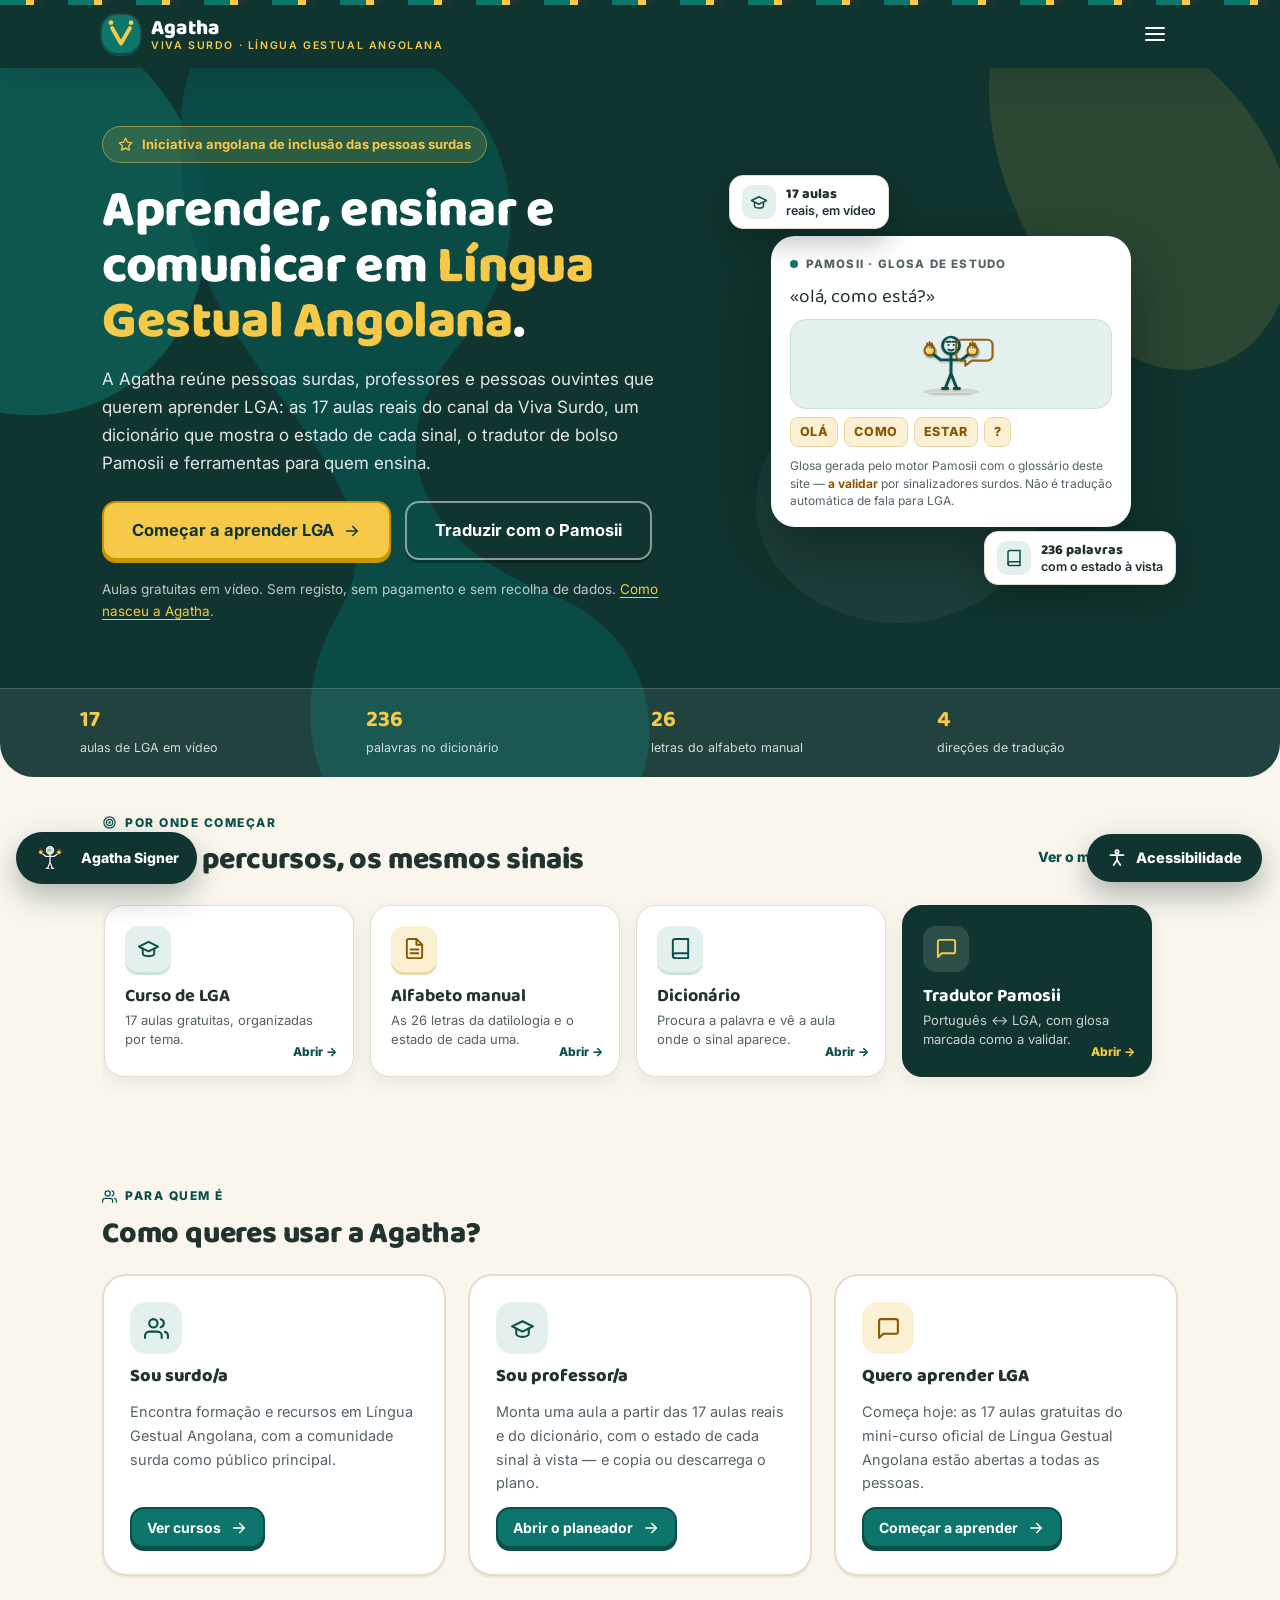
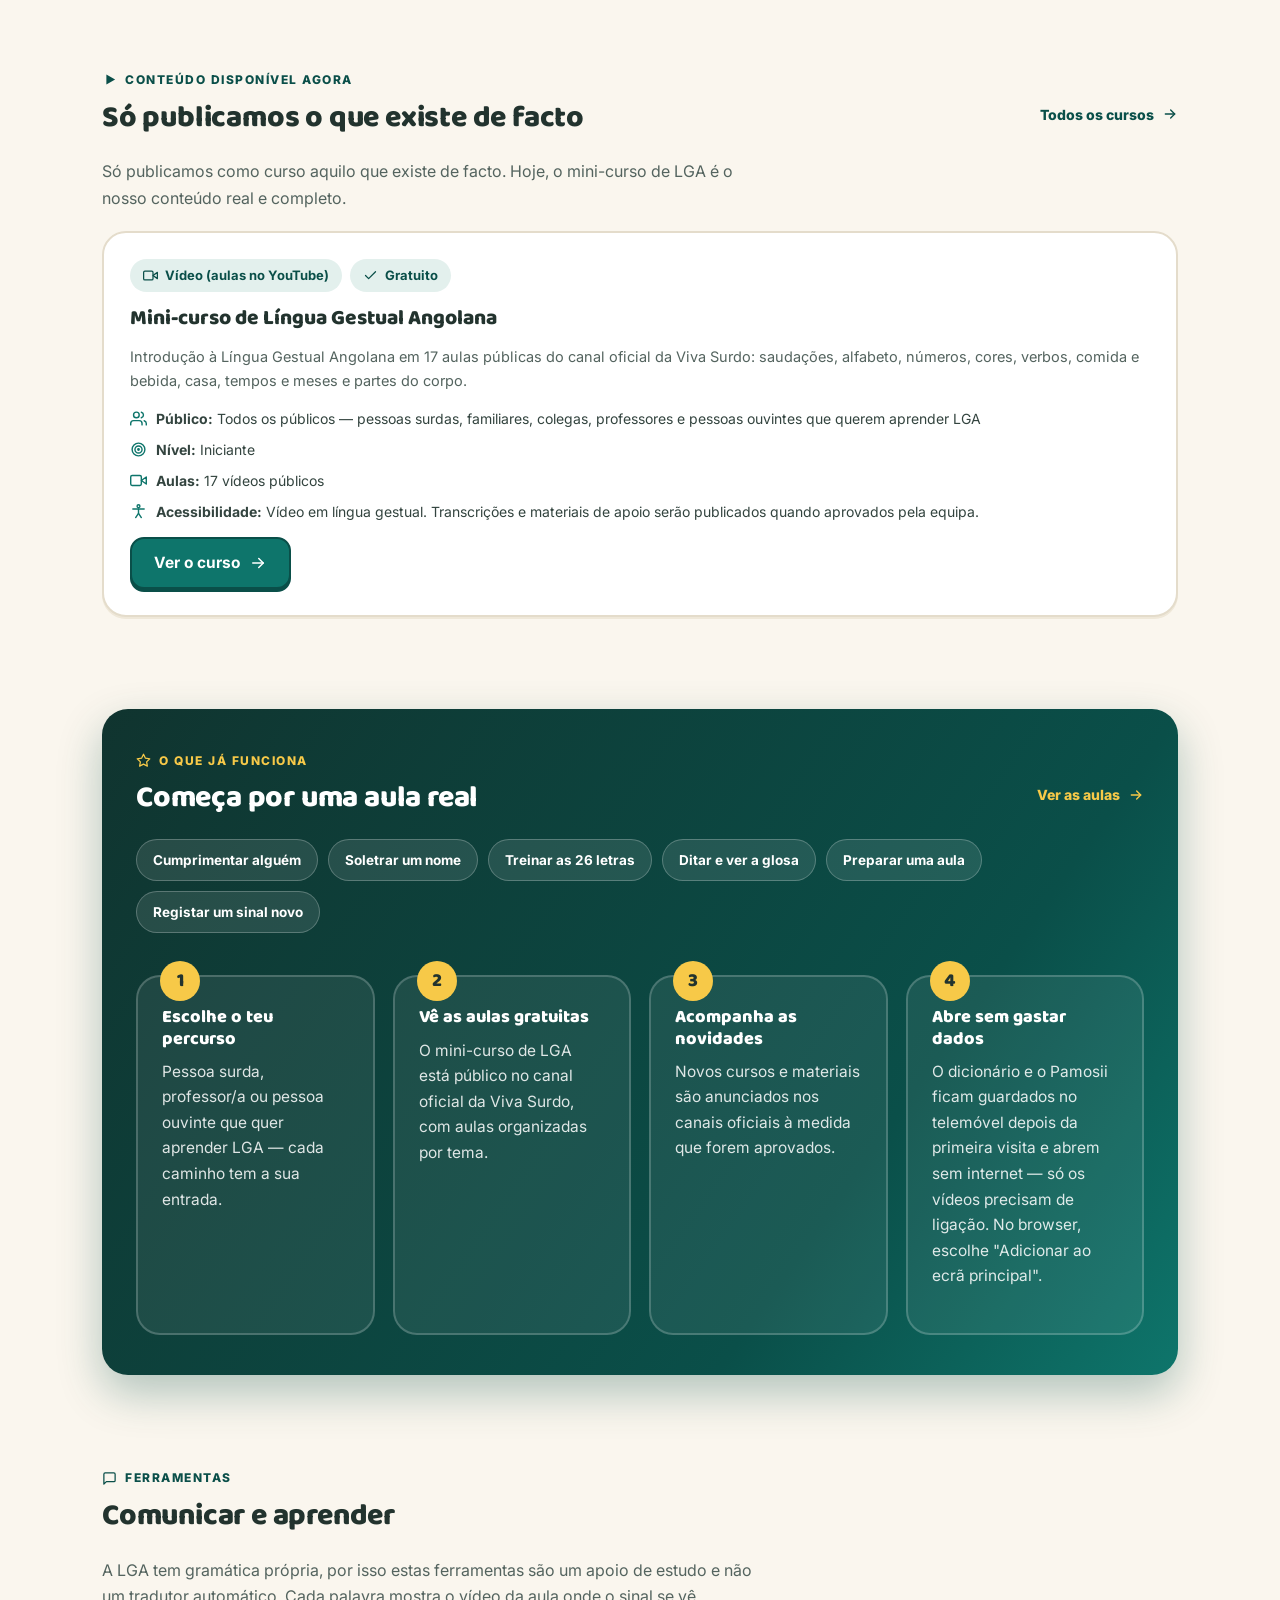
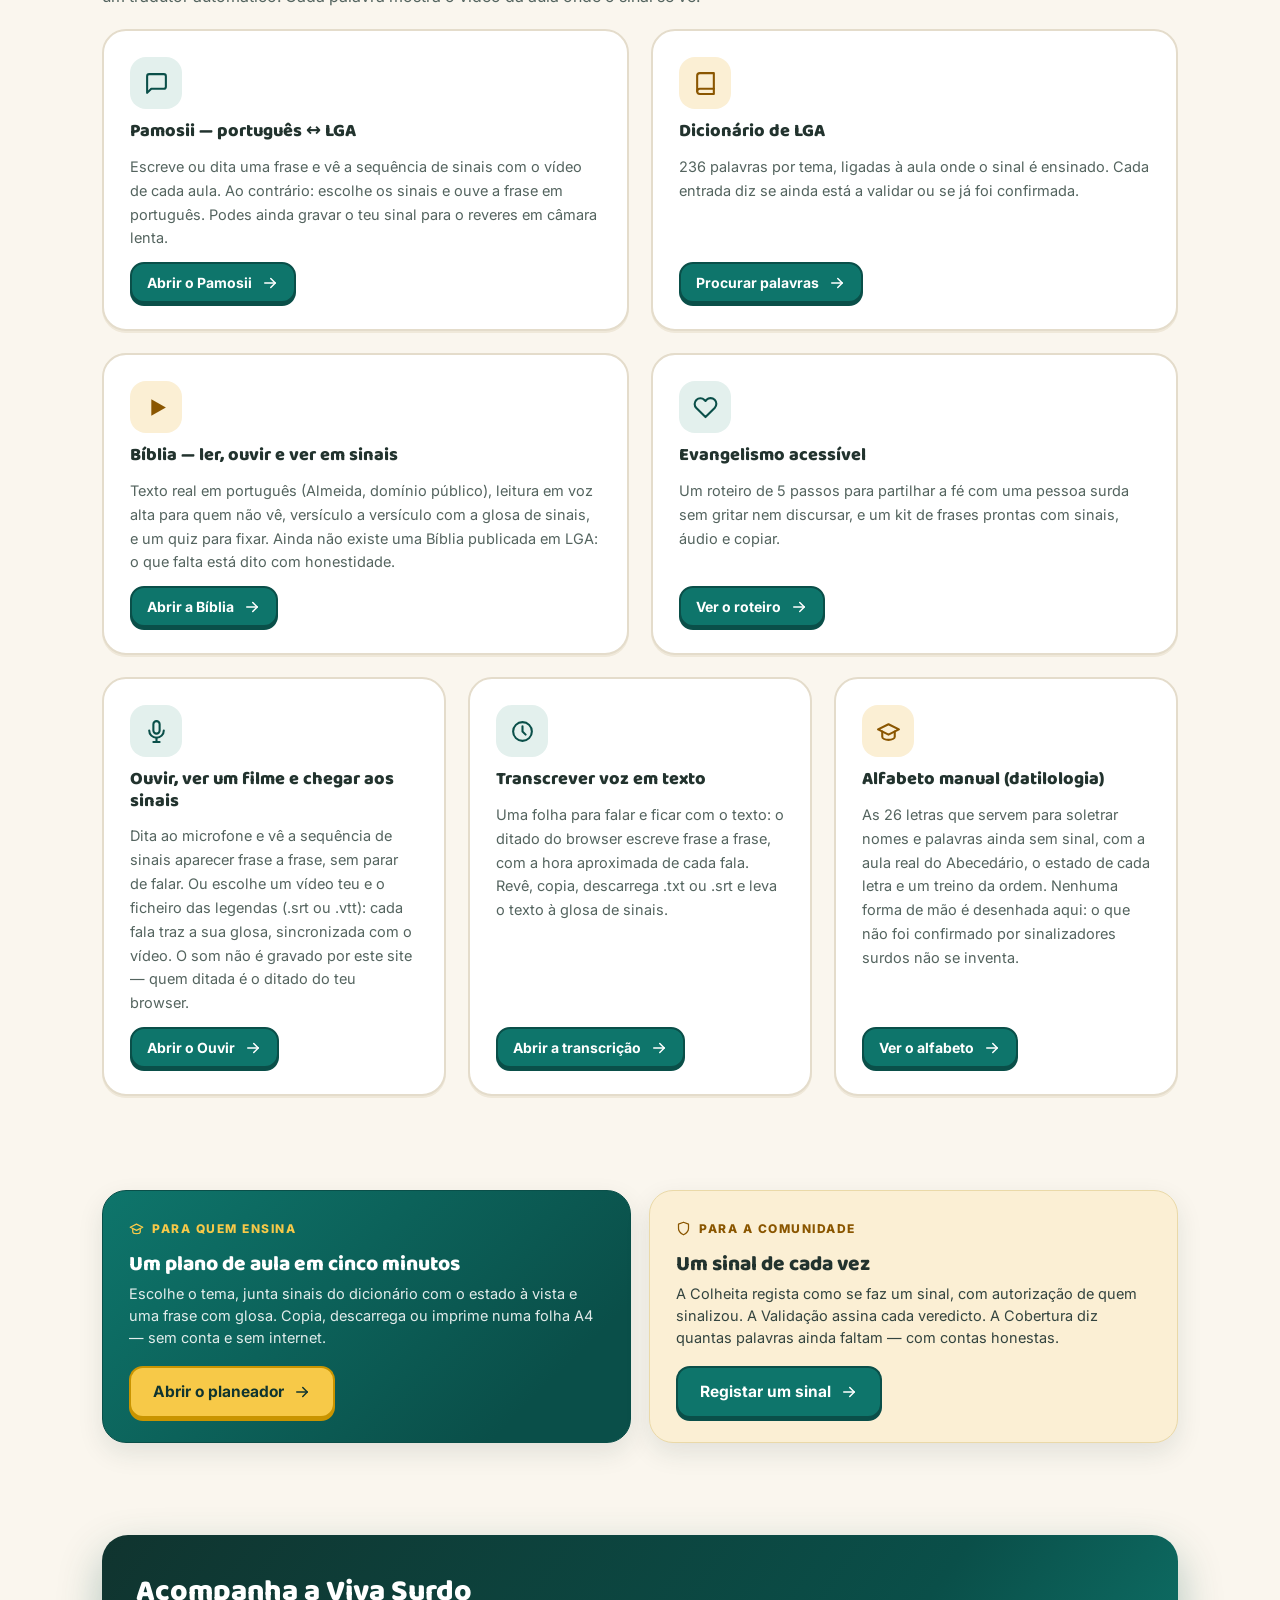
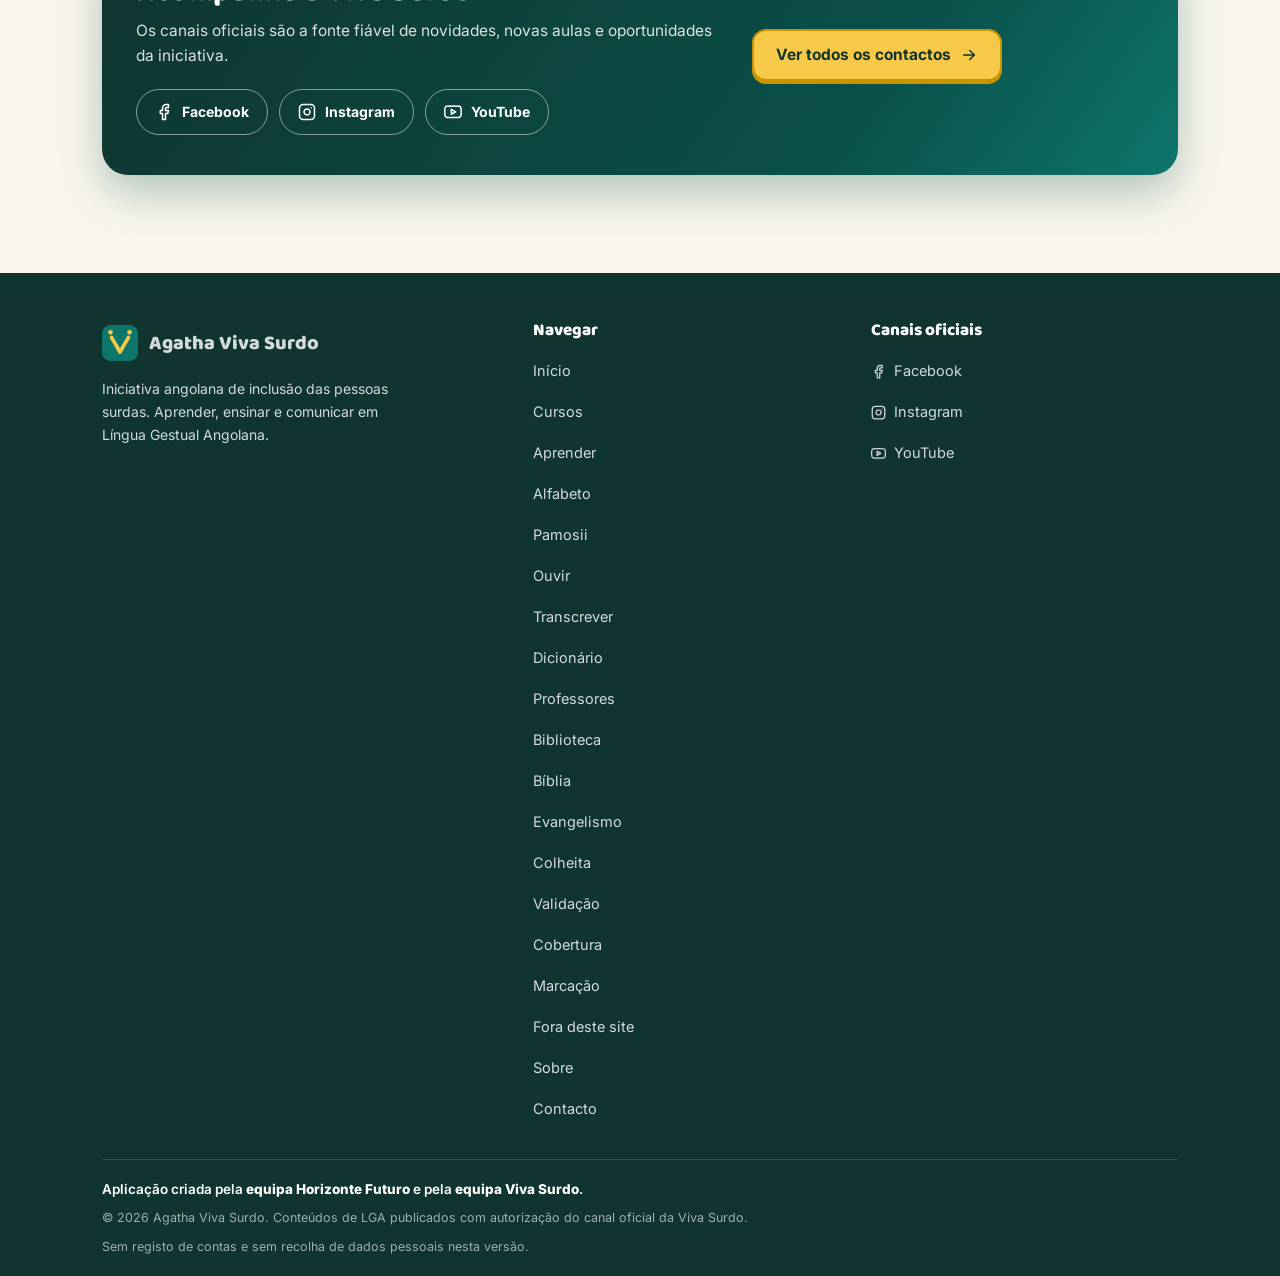
==== commit ef224ba0: "vs86: folha de transcrever voz, pele tatil em todas as rotas e goteiras moveis Fonte, ferramentas e " ====
--- a/app/index.html
+++ b/app/index.html
@@ -3,9 +3,12 @@
 <head>
 <meta charset="UTF-8">
 <meta name="viewport" content="width=device-width, initial-scale=1.0, viewport-fit=cover">
-<title>Agatha — texto em, sinais out</title>
-<meta name="description" content="Cola texto, legendas ou um PDF e vê a glosa em sinais com mãos animadas. Dicionário de sinais de estudo em Língua Gestual Angolana, por validar por sinalizadores surdos. Sem conta, sem recolha de dados.">
+<title>Agatha Viva Surdo — Aprender, ensinar e comunicar em Língua Gestual Angolana</title>
+<meta name="description" content="A Agatha é a plataforma da Viva Surdo: aulas gratuitas de Língua Gestual Angolana (LGA), dicionário, tradutor de bolso português-LGA e recursos para professores.">
 <meta name="theme-color" content="#10342F">
+<!-- Instalável como aplicação (telemóvel): "Adicionar ao ecrã principal" abre a Agatha
+     sem barra do browser e funciona sem rede. Os ícones são a marca provisória rasterizada
+     de assets/logo-mark.svg — ver README, "Substituir a marca provisória". -->
 <link rel="manifest" href="manifest.webmanifest">
 <link rel="apple-touch-icon" href="assets/icon-192.png">
 <meta name="mobile-web-app-capable" content="yes">
@@ -13,15 +16,20 @@
 <meta property="og:type" content="website">
 <meta property="og:locale" content="pt_AO">
 <meta property="og:site_name" content="Agatha Viva Surdo">
-<meta property="og:title" content="Agatha — texto em, sinais out">
-<meta property="og:description" content="Cola texto, legendas ou um PDF e vê a glosa em sinais com mãos animadas. Glosa de estudo, não tradução automática.">
+<meta property="og:title" content="Agatha Viva Surdo — Aprender, ensinar e comunicar em Língua Gestual Angolana">
+<meta property="og:description" content="Iniciativa angolana de inclusão das pessoas surdas. Aulas gratuitas de Língua Gestual Angolana (LGA), recursos para professores e conteúdo da comunidade.">
 <link rel="icon" type="image/svg+xml" href="assets/logo-mark.svg">
+<!-- Marca "Agatha" em wordmark textual provisório — substituir pelo logótipo aprovado pela Viva Surdo (ver README.md) -->
 <link rel="preconnect" href="https://fonts.googleapis.com">
 <link rel="preconnect" href="https://fonts.gstatic.com" crossorigin>
+<!-- miniaturas das aulas (i.ytimg.com) aparecem em quase todas as páginas: ligar cedo poupa uma ida e volta em 3G -->
+<link rel="preconnect" href="https://i.ytimg.com">
+<link rel="dns-prefetch" href="https://www.youtube-nocookie.com">
 <link href="https://fonts.googleapis.com/css2?family=Baloo+2:wght@600;700;800&family=Inter:wght@400;500;600;700;800&display=swap" rel="stylesheet">
-<link rel="stylesheet" href="styles.css?v=vs95">
+<link rel="stylesheet" href="styles.css?v=vs86">
 <script>
-/* Aplicar as opções de acessibilidade antes do primeiro paint. */
+/* As opções de acessibilidade são guardadas só neste dispositivo (localStorage).
+   Aplicá-las antes do primeiro paint evita que a página "salte" de tema/contraste. */
 (function () {
   try {
     var p = JSON.parse(localStorage.getItem('vs.a11y') || '{}');
@@ -29,17 +37,19 @@
     if (p.temaEscuro) h.setAttribute('data-tema-escuro', '');
     if (p.contraste) h.setAttribute('data-contraste-alto', '');
     if (p.movimento) h.setAttribute('data-movimento-reduzido', '');
+    if (p.simples) h.setAttribute('data-leitura-simples', '');
+    /* --escala no <html> desde o primeiro paint: o botão flutuante e a barra inferior
+       precisam dela para não se sobreporem antes de o app.js montar o #app escalado */
     h.style.setProperty('--escala', ([100, 115, 130, 150].indexOf(p.escala) >= 0 ? p.escala : 100) / 100);
-  } catch (e) { /* sem localStorage: usar valores padrão */ }
+  } catch (e) { /* sem localStorage disponível: usar valores padrão */ }
 })();
 </script>
 </head>
 <body>
 <a class="skip" href="#conteudo">Saltar para o conteúdo principal</a>
+<div id="a11y-root"></div>
 <div id="app"></div>
 <span id="route-live" class="sr-only" aria-live="polite"></span>
-<script src="dados.js?v=vs95"></script>
-<script src="maos.js?v=vs95"></script>
-<script src="app.js?v=vs95"></script>
+<script src="app.js?v=vs86"></script>
 </body>
 </html>
--- a/app/styles.css
+++ b/app/styles.css
@@ -1,367 +1,2599 @@
-/* Agatha — folha única. Tokens, depois componentes, depois telemóvel. */
-:root {
-  --teal: #0E756B;
-  --teal-deep: #0A4F49;
-  --teal-dark: #10342F;
-  --amber: #F7C948;
-  --amber-ink: #7A4B00;
-  --amber-soft: #FBEFD4;
-  --cream: #FAF6EE;
-  --paper: #FFFFFF;
-  --ink: #1B2422;
-  --ink-soft: #55625E;
-  --line: #E4DCCB;
-  --sombra: 0 1px 2px rgba(16, 52, 47, .06), 0 8px 24px rgba(16, 52, 47, .06);
-  --raio: 14px;
-  --font-h: 'Baloo 2', system-ui, sans-serif;
-  --font-b: 'Inter', system-ui, sans-serif;
-  --escala: 1;
-}
-
-[data-tema-escuro] {
-  --cream: #0D1B19;
-  --paper: #132523;
-  --ink: #EDF3F1;
-  --ink-soft: #9DB2AD;
-  --line: #24403C;
-  --teal: #3FC2B3;
-  --teal-deep: #0A4F49;
-  --amber-soft: #2C2413;
-  --sombra: 0 1px 2px rgba(0, 0, 0, .4), 0 8px 24px rgba(0, 0, 0, .35);
-}
-
-[data-contraste-alto] {
-  --cream: #000;
-  --paper: #000;
-  --ink: #FFF;
-  --ink-soft: #FFF;
-  --line: #FFF;
-  --teal: #FFD400;
-  --teal-deep: #FFD400;
-  --amber: #FFD400;
-  --amber-ink: #000;
-  --amber-soft: #000;
-  --sombra: none;
-}
-
-* { box-sizing: border-box; }
-
-html {
-  font-size: calc(100% * var(--escala));
-  -webkit-text-size-adjust: 100%;
-  scroll-behavior: smooth;
-}
-
-body {
-  margin: 0;
-  background: var(--cream);
-  color: var(--ink);
-  font: 400 1rem/1.55 var(--font-b);
-  min-height: 100vh;
-  display: flex;
-  flex-direction: column;
-}
-
-h1, h2, h3 { font-family: var(--font-h); line-height: 1.1; margin: 0; }
-
-a { color: var(--teal-deep); }
-[data-tema-escuro] a, [data-contraste-alto] a { color: var(--teal); }
-
-img, svg { max-width: 100%; }
-
-.sr-only {
-  position: absolute; width: 1px; height: 1px; padding: 0; margin: -1px;
-  overflow: hidden; clip: rect(0 0 0 0); white-space: nowrap; border: 0;
-}
-
-.skip {
-  position: absolute; left: 12px; top: -60px; z-index: 60;
-  background: var(--teal-dark); color: #fff; padding: .6rem 1rem; border-radius: 0 0 10px 10px;
-  text-decoration: none; font-weight: 600;
-}
-.skip:focus { top: 0; }
-
-:focus-visible {
-  outline: 3px solid var(--amber);
-  outline-offset: 2px;
-  border-radius: 6px;
-}
-
-/* ---------------- moldura ---------------- */
-.topo {
-  display: flex; align-items: center; gap: 1rem;
-  padding: .8rem clamp(1rem, 4vw, 2rem);
-  border-bottom: 1px solid var(--line);
-  background: var(--paper);
-  position: sticky; top: 0; z-index: 20;
-}
-
-.marca {
-  display: inline-flex; align-items: center; gap: .5rem;
-  font: 800 1.15rem/1 var(--font-h);
-  color: var(--ink); text-decoration: none; letter-spacing: -.01em;
-}
-.marca img { display: block; }
-
-.nav { margin-left: auto; display: flex; gap: .25rem; }
-
-.nav-a {
-  padding: .45rem .8rem; border-radius: 999px;
-  text-decoration: none; font-weight: 600; font-size: .95rem; color: var(--ink-soft);
-}
-.nav-a:hover { color: var(--ink); background: var(--amber-soft); }
-.nav-a.on { color: var(--teal-dark); background: var(--amber); }
-[data-tema-escuro] .nav-a.on, [data-contraste-alto] .nav-a.on { color: #000; }
-
-main {
-  flex: 1;
-  width: min(100%, 1120px);
-  margin: 0 auto;
-  padding: clamp(1.2rem, 4vw, 2.2rem) clamp(1rem, 4vw, 2rem) 3rem;
-}
-main:focus { outline: none; }
-
-.rodape {
-  border-top: 1px solid var(--line);
-  padding: 1rem clamp(1rem, 4vw, 2rem) 1.4rem;
-  color: var(--ink-soft);
-  font-size: .85rem;
-}
-.rodape p { margin: 0; max-width: 60ch; }
-.rodape b { color: var(--ink); }
-
-/* ---------------- entrada ---------------- */
-.entrada h1 {
-  font-size: clamp(1.7rem, 5vw, 2.4rem);
-  letter-spacing: -.02em;
-}
-.sub { margin: .35rem 0 1rem; color: var(--ink-soft); max-width: 46ch; }
-
-.campo { display: block; }
-
-textarea, input[type="search"] {
-  width: 100%;
-  font: inherit;
-  color: var(--ink);
-  background: var(--paper);
-  border: 1px solid var(--line);
-  border-radius: var(--raio);
-  padding: .8rem .9rem;
-  box-shadow: var(--sombra);
-}
-textarea { resize: vertical; min-height: 4.5rem; }
-input[type="search"] { -webkit-appearance: none; appearance: none; }
-
-.acoes {
-  display: flex; flex-wrap: wrap; gap: .5rem;
-  margin-top: .7rem;
-}
-
-.bt {
-  display: inline-flex; align-items: center; justify-content: center; gap: .4rem;
-  min-height: 2.6rem; padding: .5rem 1rem;
-  border: 1px solid var(--line); border-radius: 999px;
-  background: var(--paper); color: var(--ink);
-  font: 600 .95rem/1 var(--font-b);
-  cursor: pointer; text-decoration: none;
-}
-.bt:hover { border-color: var(--teal); }
-.bt.primario {
-  background: var(--teal); border-color: var(--teal); color: #fff;
-}
-[data-contraste-alto] .bt.primario { color: #000; }
-.bt.primario:hover { background: var(--teal-deep); }
-.bt.icone {
-  min-width: 2.6rem; padding: .5rem; font-size: 1.05rem;
-}
-
-.recado {
-  margin: .7rem 0 0; font-size: .9rem; color: var(--amber-ink);
-  background: var(--amber-soft); border-left: 3px solid var(--amber);
-  padding: .5rem .7rem; border-radius: 0 8px 8px 0;
-}
-
-/* ---------------- palco ---------------- */
-.palco-sec {
-  margin-top: 1.4rem;
-  display: block;
-}
-
-.palco {
-  display: block;
-  background: var(--paper);
-  border: 1px solid var(--line);
-  border-radius: 24px;
-  padding: 0;
-  overflow: hidden;
-  aspect-ratio: 16 / 9;
-  width: 100%;
-}
-.palco svg {
-  display: block;
-  width: 100%;
-  height: 100%;
-}
-
-.controles {
-  display: grid;
-  grid-template-columns: minmax(0, 1fr) auto;
-  align-items: center;
-  gap: .35rem 1rem;
-  margin-top: .8rem;
-}
-.controles .agora { grid-column: 1; grid-row: 1; }
-.controles .transporte { grid-column: 2; grid-row: 1; justify-content: flex-end; }
-.controles .fita { grid-column: 1 / -1; grid-row: 2; padding-top: .2rem; }
-.controles .contas { grid-column: 1 / -1; grid-row: 3; }
-
-.agora {
-  margin: .2rem 0 .1rem;
-  font: 700 1.35rem/1.25 var(--font-h);
-  min-height: 1.5em;
-  color: var(--ink);
-}
-
-.transporte {
-  display: flex; align-items: center; gap: .4rem;
-  flex-wrap: wrap;
-}
-
-.vel { display: flex; gap: .15rem; margin-left: .4rem; }
-.vel-b {
-  border: 1px solid transparent; background: none; color: var(--ink-soft);
-  font: 600 .8rem/1 var(--font-b); padding: .45rem .5rem; border-radius: 8px; cursor: pointer;
-}
-.vel-b.on { background: var(--amber-soft); color: var(--ink); border-color: var(--line); }
-
-.fita {
-  display: flex; gap: .35rem; overflow-x: auto; padding: .8rem .1rem .5rem;
-  scrollbar-width: thin;
-  scroll-snap-type: x proximity;
-}
-
-.fita-item {
-  flex: 0 0 auto; scroll-snap-align: center;
-  border: 1px solid var(--line); background: var(--paper); color: var(--ink);
-  border-radius: 999px; padding: .35rem .7rem;
-  font: 600 .82rem/1 var(--font-b); cursor: pointer;
-  text-transform: uppercase; letter-spacing: .01em;
-}
-.fita-item.fita-letra { font-weight: 700; border-style: dashed; opacity: .85; }
-.fita-item.on { background: var(--teal); border-color: var(--teal); color: #fff; }
-[data-contraste-alto] .fita-item.on { color: #000; }
-
-.contas {
-  margin: .1rem 0 0; font-size: .82rem; color: var(--ink-soft);
-  font-variant-numeric: tabular-nums;
-}
-
-/* ---------------- vídeo ---------------- */
-.vcx { margin-top: 1.2rem; }
-.vcx-topo { display: flex; align-items: center; gap: .6rem; flex-wrap: wrap; }
-.mini { font-size: .82rem; color: var(--ink-soft); }
-.vcx video {
-  width: 100%; margin-top: .6rem; border-radius: var(--raio);
-  background: #000; max-height: 46vh;
-}
-
-/* ---------------- nota ---------------- */
-.nota {
-  margin-top: 1.6rem; border-top: 1px solid var(--line); padding-top: .8rem;
-  color: var(--ink-soft); font-size: .9rem;
-}
-.nota summary { cursor: pointer; font-weight: 600; color: var(--ink); }
-.nota p { margin: .5rem 0 0; max-width: 62ch; }
-
-/* ---------------- dicionário ---------------- */
-.chips { display: flex; flex-wrap: wrap; gap: .35rem; margin-top: .8rem; }
-.chip {
-  border: 1px solid var(--line); background: var(--paper); color: var(--ink-soft);
-  border-radius: 999px; padding: .35rem .7rem;
-  font: 600 .8rem/1 var(--font-b); cursor: pointer;
-}
-.chip.on { background: var(--ink); border-color: var(--ink); color: var(--cream); }
-
-.grade {
-  display: grid;
-  grid-template-columns: repeat(auto-fill, minmax(124px, 1fr));
-  gap: .6rem;
-  margin-top: 1rem;
-}
-
-.cartao {
-  display: flex; flex-direction: column; align-items: center; gap: .1rem;
-  padding: .55rem .5rem .6rem;
-  background: var(--paper); border: 1px solid var(--line); border-radius: var(--raio);
-  text-decoration: none; color: var(--ink);
-  box-shadow: var(--sombra);
-}
-.cartao:hover { border-color: var(--teal); }
-.cartao .fig { width: 100%; max-width: 96px; }
-.cartao .mao-fig { width: 100%; height: auto; display: block; }
-.cartao b { font-weight: 600; font-size: .88rem; text-align: center; line-height: 1.2; }
-.cartao small { color: var(--ink-soft); font-size: .68rem; text-align: center; line-height: 1.3; }
-
-.vazio { color: var(--ink-soft); }
-
-.rodape-nota {
-  margin-top: 1.6rem; font-size: .82rem; color: var(--ink-soft); max-width: 60ch;
-}
-
-/* ---------------- acessibilidade ---------------- */
-.a11y-btn {
-  flex: none;
-  width: 2.3rem; height: 2.3rem; border-radius: 50%;
-  border: 1px solid var(--line); background: var(--paper); color: var(--ink-soft);
-  font: 700 .85rem/1 var(--font-b); cursor: pointer;
-}
-.a11y-btn:hover, .a11y-btn[aria-expanded="true"] { color: var(--ink); border-color: var(--ink-soft); }
-.a11y-painel {
-  position: absolute; right: clamp(1rem, 4vw, 2rem); top: calc(100% + .35rem); z-index: 41;
-  background: var(--paper); color: var(--ink);
-  border: 1px solid var(--line); border-radius: var(--raio);
-  padding: .8rem .9rem; box-shadow: var(--sombra);
-  width: min(260px, calc(100vw - 28px));
-}
-.a11y-titulo { margin: 0 0 .5rem; font: 700 .85rem/1 var(--font-b); text-transform: uppercase; letter-spacing: .06em; color: var(--ink-soft); }
-.a11y-linha { display: flex; align-items: center; gap: .5rem; padding: .3rem 0; font-size: .9rem; }
-.a11y-linha input { width: 1.1rem; height: 1.1rem; accent-color: var(--teal); }
-.a11y-escala { justify-content: space-between; }
-.a11y-escala select {
-  font: inherit; font-size: .85rem; padding: .25rem .4rem;
-  border: 1px solid var(--line); border-radius: 8px; background: var(--paper); color: var(--ink);
-}
-
-/* ---------------- telemóvel ---------------- */
-@media (max-width: 760px) {
-  .controles { grid-template-columns: 1fr; gap: .5rem; }
-  .controles .agora { grid-column: 1; grid-row: 1; text-align: center; }
-  .controles .transporte { grid-column: 1; grid-row: 2; justify-content: center; }
-  .controles .fita { grid-row: 3; }
-}
-
-@media (max-width: 520px) {
-  .topo { padding: .65rem 1rem; gap: .5rem; }
-  .nav { gap: .1rem; }
-  .nav-a { padding: .4rem .6rem; font-size: .9rem; }
-  .a11y-btn { width: 2.1rem; height: 2.1rem; }
-  .acoes .bt { flex: 1 1 auto; }
-  .grade { grid-template-columns: repeat(auto-fill, minmax(104px, 1fr)); }
-  .chips {
-    flex-wrap: nowrap; overflow-x: auto; scrollbar-width: none;
-    margin-inline: -1rem; padding-inline: 1rem;
+/* ============================================================================
+   Agatha Viva Surdo — folha de estilos
+   Identidade provisória: teal profundo + âmbar sobre creme (contraste AA).
+   A marca visual será substituída pelo logótipo aprovado (ver README.md).
+   ============================================================================ */
+
+:root{
+  --ink:#22332E;
+  --ink-soft:#33443F;
+  --muted:#54645F;
+  --teal:#0E756B;
+  --teal-deep:#0A4F49;
+  --teal-dark:#10342F;
+  --teal-tint:#E3F0ED;
+  --amber:#F7C948;
+  --amber-ink:#8A5600;
+  --amber-soft:#FBEFD4;
+  --amber-line:#EAD9A8;
+  --note-line:#CBE2DD;
+  --cream:#FAF6EE;
+  --paper:#FFFFFF;
+  --line:#E4DCCB;
+  --line-soft:#EFE8D9;
+  /* tokens usados pelos painéis de acessibilidade (tema escuro / contraste alto) */
+  --primary:#0E756B;
+  --primary-hover:#0A4F49;
+  --primary-fg:#FFFFFF;
+  --accent:#0E756B;
+  --surface:#FFFFFF;
+  --surface-soft:rgba(255,255,255,.58);
+  --focus:#C99400;
+  --radius:16px;
+  --radius-lg:24px;
+  --shadow:0 10px 30px rgba(16,52,47,.10);
+  --shadow-lg:0 24px 60px rgba(16,52,47,.16);
+  --font-h:'Baloo 2',system-ui,sans-serif;
+  --font-b:'Inter',system-ui,-apple-system,sans-serif;
+  --head-h:68px;
+  /* altura da barra inferior no telemóvel; os rótulos podem ir a duas linhas com a escala
+     de texto, e 64px é o que mede com duas linhas — assim o espaço reservado nunca falha */
+  --tab-h:64px;
+}
+
+/* ---------- painel de acessibilidade: temas alternativos ---------- */
+[data-tema-escuro]{
+  --ink:#EAF3F0;
+  --ink-soft:#D2E2DE;
+  --muted:#A9C0BA;
+  --teal:#3FBFA9;
+  --teal-deep:#9EE3D3;
+  --teal-dark:#081B18;
+  --teal-tint:#153F39;
+  --amber:#F7C948;
+  --amber-ink:#F8D583;
+  --amber-soft:#3A2F12;
+  --amber-line:#6B5620;
+  --note-line:#2C6058;
+  --cream:#0C1C19;
+  --paper:#14302A;
+  --line:#2A4E46;
+  --line-soft:#224238;
+  --primary:#0F8378;
+  --primary-hover:#0B6C63;
+  --primary-fg:#FFFFFF;
+  --accent:#5FCDB8;
+  --surface:#16342D;
+  --surface-soft:rgba(255,255,255,.05);
+  --focus:#F7C948;
+  --shadow:0 10px 30px rgba(0,0,0,.45);
+  --shadow-lg:0 24px 60px rgba(0,0,0,.6);
+}
+[data-contraste-alto]{
+  --ink:#000;
+  --ink-soft:#000;
+  --muted:#111;
+  --teal:#00443C;
+  --teal-deep:#002B26;
+  --teal-dark:#000;
+  --teal-tint:#DFF3EE;
+  --amber:#FFD666;
+  --amber-ink:#000;
+  --amber-soft:#FFF3CF;
+  --amber-line:#000;
+  --note-line:#000;
+  --cream:#FFF;
+  --paper:#FFF;
+  --line:#000;
+  --line-soft:#000;
+  --primary:#002B26;
+  --primary-hover:#000;
+  --primary-fg:#FFF;
+  --accent:#002B26;
+  --surface:#FFF;
+  --surface-soft:#FFF;
+  --focus:#000;
+  --shadow:none;
+  --shadow-lg:none;
+}
+[data-contraste-alto] a{text-decoration:underline}
+[data-contraste-alto] .btn,[data-contraste-alto] .f-chip,[data-contraste-alto] .theme-nav a,
+[data-contraste-alto] .aud-card,[data-contraste-alto] .vcard,[data-contraste-alto] .ccard,
+[data-contraste-alto] .lib-item,[data-contraste-alto] .dic-grupo,[data-contraste-alto] .pm-dir,
+[data-contraste-alto] .pm-ex,[data-contraste-alto] .pm-card,[data-contraste-alto] .pm-meter,
+[data-contraste-alto] .pm-dati .pm-letra{border-width:2px;border-color:#000}
+
+/* movimento reduzido (escolha manual, além do preferes do sistema) */
+html[data-movimento-reduzido]{scroll-behavior:auto}
+[data-movimento-reduzido] *,[data-movimento-reduzido] *::before,[data-movimento-reduzido] *::after{
+  animation:none!important;transition:none!important;
+}
+[data-movimento-reduzido] .rv{opacity:1;transform:none}
+
+/* leitura simples: coluna única, texto maior, decoração de fora */
+[data-leitura-simples] body{font-size:18px;line-height:1.85}
+[data-leitura-simples] .hero-art,[data-leitura-simples] .side-box img{display:none}
+[data-leitura-simples] .grid,[data-leitura-simples] .steps,[data-leitura-simples] .vgrid,
+[data-leitura-simples] .foot-in,[data-leitura-simples] .about-grid,[data-leitura-simples] .course-layout,
+[data-leitura-simples] .band,[data-leitura-simples] .dic-words{grid-template-columns:1fr!important}
+[data-leitura-simples] .hero-in{grid-template-columns:1fr;padding:34px 0}
+[data-leitura-simples] p{max-width:70ch}
+[data-leitura-simples] .dic-grupo{break-inside:avoid}
+
+/* ---------- reset e base ---------- */
+*,*::before,*::after{box-sizing:border-box}
+html{-webkit-text-size-adjust:100%;text-size-adjust:100%}
+body,button,input,select,textarea{-webkit-tap-highlight-color:transparent}
+button,input,select,textarea,summary,a{touch-action:manipulation}
+@media(prefers-reduced-motion:no-preference){html{scroll-behavior:smooth}}
+body{margin:0;font-family:var(--font-b);font-size:16px;line-height:1.65;color:var(--ink);background:var(--cream)}
+img,svg,iframe{max-width:100%}
+img{display:block;height:auto}
+h1,h2,h3,h4{font-family:var(--font-h);line-height:1.18;color:var(--ink);margin:0 0 .5em;font-weight:800}
+h1{font-size:clamp(30px,4.6vw,46px)}
+h2{font-size:clamp(23px,3vw,30px)}
+h3{font-size:18px}
+p{margin:0 0 1em}
+a{color:var(--teal-deep);text-decoration-thickness:1px;text-underline-offset:3px}
+a:hover{color:var(--teal)}
+ul{margin:0 0 1em;padding-left:1.2em}
+[id]{scroll-margin-top:calc(var(--head-h) + 16px + env(safe-area-inset-top))}
+[hidden]{display:none !important}
+
+/* foco visível em todo o site (âmbar escuro no claro; âmbar no escuro) */
+a:focus-visible,button:focus-visible,input:focus-visible,select:focus-visible,
+summary:focus-visible,[tabindex]:focus-visible{
+  outline:3px solid var(--focus);outline-offset:2px;border-radius:6px;
+}
+.site-head a:focus-visible,.site-head button:focus-visible,.band a:focus-visible,
+.tabbar a:focus-visible,.tabbar button:focus-visible{
+  outline-color:var(--amber);
+}
+
+/* utilitários */
+.sr-only{position:absolute!important;width:1px;height:1px;padding:0;margin:-1px;overflow:hidden;clip:rect(0 0 0 0);white-space:nowrap;border:0}
+.skip{position:fixed;top:10px;left:10px;z-index:200;transform:translateY(-160%);background:var(--teal-dark);color:#fff;
+  font-weight:700;padding:12px 20px;border-radius:10px;transition:transform .15s;text-decoration:none}
+.skip:focus{transform:none;color:#fff}
+.wrap{max-width:1120px;margin:0 auto;padding:0 22px}
+.section{padding:58px 0}
+.section.tight{padding:34px 0}
+.muted{color:var(--muted)}
+.center{text-align:center}
+.grid{display:grid;gap:22px}
+.g-2{grid-template-columns:repeat(2,minmax(0,1fr))}
+.g-3{grid-template-columns:repeat(3,minmax(0,1fr))}
+.g-4{grid-template-columns:repeat(4,minmax(0,1fr));gap:18px}
+.g-auto{grid-template-columns:repeat(auto-fill,minmax(min(290px,100%),1fr))}
+
+/* revelação ao fazer scroll (desligada com movimento reduzido) */
+.rv{opacity:0;transform:translateY(14px)}
+.rv.in{opacity:1;transform:none;transition:opacity .5s ease,transform .5s ease}
+@media(prefers-reduced-motion:reduce){
+  .rv{opacity:1;transform:none}
+  *,*::before,*::after{animation-duration:.001s!important;animation-iteration-count:1!important;transition-duration:.001s!important}
+}
+
+/* ---------- botões e chips ---------- */
+.btn{display:inline-flex;align-items:center;justify-content:center;gap:9px;min-height:46px;padding:11px 22px;border-radius:999px;
+  max-width:100%;flex-wrap:wrap;
+  font-family:var(--font-b);font-weight:700;font-size:15.5px;border:2px solid transparent;cursor:pointer;
+  text-decoration:none;transition:transform .15s,box-shadow .15s,background .15s,color .15s}
+.btn .ic{width:18px;height:18px;flex:none}
+.btn:hover{transform:translateY(-2px)}
+.btn-p{background:var(--primary);color:var(--primary-fg);box-shadow:0 8px 22px rgba(14,117,107,.28)}
+.btn-p:hover{background:var(--primary-hover);color:var(--primary-fg)}
+.btn-a{background:var(--amber);color:var(--teal-dark);box-shadow:0 8px 22px rgba(138,86,0,.22)}
+.btn-a:hover{background:#F0B92E;color:var(--teal-dark)}
+.btn-o{background:transparent;color:var(--teal-deep);border-color:var(--teal-deep)}
+.btn-o:hover{background:var(--teal-tint);color:var(--teal-deep)}
+.btn-o.on-dark{color:#fff;border-color:rgba(255,255,255,.75)}
+.btn-o.on-dark:hover{background:rgba(255,255,255,.12);color:#fff}
+.btn-sm{min-height:38px;padding:7px 15px;font-size:14px}
+.btn-lg{min-height:52px;padding:14px 28px;font-size:16.5px}
+
+.chip{display:inline-flex;align-items:center;gap:7px;background:var(--teal-tint);color:var(--teal-deep);
+  font-weight:700;font-size:13px;padding:6px 13px;border-radius:999px;border:0}
+.chip .ic{width:15px;height:15px;flex:none}
+
+/* etiqueta "Em breve" — distinta por forma e texto, não só por cor */
+.soon{display:inline-flex;align-items:center;gap:7px;border:2px dashed var(--amber-ink);color:var(--amber-ink);
+  background:var(--amber-soft);font-weight:800;font-size:12.5px;padding:5px 12px;border-radius:999px;text-transform:uppercase;letter-spacing:.4px}
+.soon .ic{width:14px;height:14px;flex:none}
+
+/* ---------- cabeçalho e navegação ---------- */
+.site-head{position:sticky;top:0;z-index:100;background:var(--teal-dark);color:#fff;box-shadow:0 4px 22px rgba(16,52,47,.25);
+  padding-top:env(safe-area-inset-top)}
+/* o cabeçalho tem de tolerar a escala de texto (que as media queries não vêem): quebra em vez de sair do ecrã */
+.nav{display:flex;align-items:center;gap:10px;min-height:var(--head-h);flex-wrap:wrap}
+/* a marca pode encolher: com a escala de texto ligada é a legenda "Língua Gestual Angolana"
+   que ocupa mais linha, e ela troca-se sozinha em vez de empurrar a página para o lado */
+.brand{display:inline-flex;align-items:center;gap:11px;color:#fff;text-decoration:none;margin-right:6px;
+  flex:0 1 auto;min-width:0;min-height:44px}
+.brand img{width:38px;height:38px;flex:none}
+.brand .wm{font-family:var(--font-h);font-weight:800;font-size:21px;line-height:1.05;letter-spacing:.2px}
+.brand .wm small{display:block;font-family:var(--font-b);font-weight:600;font-size:10.5px;letter-spacing:.9px;
+  text-transform:uppercase;color:var(--amber);overflow-wrap:anywhere}
+.nav-links{display:flex;align-items:center;gap:4px;margin-left:auto;flex-wrap:wrap;min-width:0}
+/* os 11 rótulos vivem aqui no tamanho compacto: medido, a linha completa precisa de 910px,
+   e é esse valor que define o ponto em que o menu hambúrguer assume (ver @media(max-width:1280px)) */
+.nav-links a{display:inline-flex;align-items:center;white-space:nowrap;min-height:44px;padding:8px 9px;color:rgba(255,255,255,.85);
+  font-weight:600;font-size:13.5px;text-decoration:none;border-radius:10px}
+.nav-links a:hover{color:#fff;background:rgba(255,255,255,.10)}
+.nav-links a[aria-current="page"]{color:var(--amber);background:rgba(247,201,72,.12)}
+.nav-links a[aria-current="page"]::after{content:"";display:block;height:3px;width:22px;margin:-4px auto -6px;
+  background:var(--amber);border-radius:99px}
+.burger{display:none;margin-left:auto;background:none;border:0;color:#fff;width:46px;height:46px;
+  align-items:center;justify-content:center;cursor:pointer;border-radius:10px}
+.burger .ic{width:24px;height:24px}
+.burger:hover{background:rgba(255,255,255,.12)}
+@media(max-width:1280px){
+  .burger{display:inline-flex}
+  /* nowrap obrigatório: em coluna, o wrap do modo barra transformaria o menu em várias
+     colunas assim que o texto é ampliado e a altura máxima começa a contar */
+  .nav-links{display:none;position:absolute;left:0;right:0;top:100%;flex-direction:column;flex-wrap:nowrap;align-items:stretch;gap:2px;
+    background:var(--teal-dark);padding:12px 16px 18px;border-bottom:1px solid rgba(255,255,255,.14);
+    box-shadow:0 26px 50px rgba(16,52,47,.45)}
+  /* o menu vive dentro de #app, que é escalado: vh/dvh são pixels do ecrã, enquanto
+     --head-h é um pixel de layout já ampliado. Divide-se primeiro o viewport pela escala
+     e só depois se tira a altura do cabeçalho — senão o menu fica abaixo da dobra.
+     O desconto de 72px é a zona do botão flutuante de acessibilidade (18 de offset + 48 de
+     altura + 6 de costura), também em pixels de ecrã: sem ele, a última linha do menu ficava
+     por baixo do botão e o toque ia para o sítio errado. */
+  .nav-links.open{display:flex;max-height:calc(100vh / var(--escala,1) - var(--head-h) - 72px / var(--escala,1));
+    max-height:calc(100dvh / var(--escala,1) - var(--head-h) - 72px / var(--escala,1));overflow-y:auto;overscroll-behavior:contain}
+  .nav-links a{width:100%;justify-content:flex-start;font-size:16px;padding:13px 14px}
+  .nav-links a[aria-current="page"]::after{display:none}
+  .nav-links a[aria-current="page"]{border-left:4px solid var(--amber);border-radius:6px 10px 10px 6px}
+}
+
+/* ---------- barra de navegação inferior (telemóvel) ----------
+   No telemóvel o polegar decide: os quatro destinos mais usados ficam sempre à mão em baixo
+   e o 5.º botão abre O MESMO painel do hambúrguer (aria-controls="nav-links"), porque dois
+   menus diferentes na mesma página só serve para confundir. Por isso o .burger desaparece
+   nestas condições — ver o bloco em baixo.
+   A 2.ª condição é o telemóvel deitado: com 844×390 a largura já não é "de telemóvel", mas o
+   polegar e a altura pequena são exactamente o mesmo problema. */
+.tabbar{display:none}
+@media(max-width:720px), (orientation:landscape) and (max-height:500px){
+  /* sticky em vez de fixed: a barra ocupa espaço no fluxo, por isso nunca tapa o rodapé
+     nem obriga a calcular reservas — e descansa no fim da página em vez de flutuar */
+  .tabbar{display:block;position:sticky;bottom:0;z-index:99;background:var(--teal-dark);
+    border-top:1px solid rgba(255,255,255,.16);margin-top:0;
+    /* env() são pixels do ecrã; a barra está dentro de #app, que é escalado — divide-se pela escala */
+    padding-bottom:calc(env(safe-area-inset-bottom) / var(--escala,1))}
+  .tab-in{display:flex;align-items:stretch;min-height:var(--tab-h)}
+  .tab{flex:1 1 0;min-width:0;display:flex;flex-direction:column;align-items:center;justify-content:center;
+    gap:3px;padding:4px 2px;background:none;border:0;cursor:pointer;color:rgba(255,255,255,.85);
+    font-family:var(--font-b);font-weight:700;line-height:1.1;text-decoration:none;
+    /* tamanho FÍSICO constante: com a escala de texto ligada o item encolhe em px de layout
+       (390px / 1,5 / 5 = 52) e "Dicionário" ia para 3 linhas. A barra é o cais da aplicação,
+       não o conteúdo que a pessoa ampliou — divide-se pela escala para renderizar sempre 11px. */
+    font-size:calc(11px / var(--escala,1));overflow-wrap:anywhere;
+    -webkit-tap-highlight-color:transparent;touch-action:manipulation}
+  .tab .ic{width:21px;height:21px;flex:none}
+  /* o boneco do Signer no lugar do ícone de fala: fica parado — um ícone que se mexe
+     na navegação distrai e competiria com o próprio Signer. */
+  .tab-sign{display:flex;align-items:center;justify-content:center;height:21px}
+  .tab-sign .sg-fig{width:31px;height:20px;margin:0;color:inherit;flex:none}
+  .tab-sign .sg-fig *{animation:none!important}
+  .tab-sign .sg-fig .sg-cabeca{fill:rgba(255,255,255,.16)}
+  .tab-sign .sg-fig .sg-placa,.tab-sign .sg-fig .sg-sombra-chao,
+  .tab-sign .sg-fig .sg-brilho,.tab-sign .sg-fig .sg-mao-sombra{display:none}
+  .tab:hover{color:#fff}
+  .tab[aria-current="page"],.tab-mais.on{color:var(--amber)}
+  /* o hambúrguer do cabeçalho é substituído pelo "Mais" — um interruptor, não dois */
+  .burger{display:none}
+  /* o menu aberto acaba ACIMA da barra inferior e acima do botão flutuante de acessibilidade
+     (60px = 12 de offset + 48 de altura, +6 de costura) — dividido pela escala porque o painel
+     vive em px de layout dentro de #app, enquanto o botão flutuante está fora dele.
+     Sem isto o 9.º item ficava por baixo do botão de acessibilidade, inatingível ao toque. */
+  .nav-links.open{max-height:calc(100vh / var(--escala,1) - var(--head-h) - var(--tab-h) - 66px / var(--escala,1) - env(safe-area-inset-bottom) / var(--escala,1));
+    max-height:calc(100dvh / var(--escala,1) - var(--head-h) - var(--tab-h) - 66px / var(--escala,1) - env(safe-area-inset-bottom) / var(--escala,1))}
+}
+/* contraste alto: rótulos sublinhados só no item activo — a barra já é separada do conteúdo
+   pela borda, e sublinhar os cinco ao mesmo tempo não indica onde estás */
+@media(max-width:720px), (orientation:landscape) and (max-height:500px){
+  [data-contraste-alto] .tab{text-decoration:none}
+  [data-contraste-alto] .tab[aria-current="page"],[data-contraste-alto] .tab-mais.on{text-decoration:underline;text-underline-offset:5px}
+}
+
+/* ---------- herói ---------- */
+.hero{position:relative;overflow:hidden;color:var(--ink);
+  background:
+    radial-gradient(820px 460px at 88% -10%,rgba(14,117,107,.14),transparent 62%),
+    radial-gradient(560px 380px at -6% 108%,rgba(247,201,72,.22),transparent 60%),
+    var(--cream)}
+.hero-in{display:grid;grid-template-columns:1.15fr .85fr;gap:44px;align-items:center;padding:66px 0 72px}
+.eyebrow{display:inline-flex;align-items:center;gap:9px;background:var(--surface);border:1.5px solid var(--line);
+  color:var(--teal-deep);font-weight:700;font-size:13px;padding:7px 15px;border-radius:999px;margin-bottom:20px}
+.eyebrow .ic{width:15px;height:15px}
+.hero h1{margin-bottom:16px}
+.hero h1 .hl{color:var(--teal)}
+.hero .lead{font-size:17.5px;color:var(--ink-soft);max-width:54ch}
+.hero-ctas{display:flex;flex-wrap:wrap;gap:14px;margin-top:26px}
+.hero-note{margin-top:18px;font-size:13.5px;color:var(--muted)}
+.hero-art{display:grid;place-items:center}
+.hero-art svg{width:min(400px,100%);height:auto}
+
+/* ---------- cartões de público ---------- */
+.aud-card{display:flex;flex-direction:column;gap:12px;background:var(--paper);border:1.5px solid var(--line);
+  border-radius:var(--radius-lg);padding:26px;box-shadow:var(--shadow);transition:transform .18s,box-shadow .18s}
+.aud-card:hover{transform:translateY(-4px);box-shadow:var(--shadow-lg)}
+.aud-ic{width:52px;height:52px;border-radius:16px;display:grid;place-items:center;flex:none}
+.aud-ic .ic{width:25px;height:25px}
+.aud-ic.t{background:var(--teal-tint);color:var(--teal-deep)}
+.aud-ic.a{background:var(--amber-soft);color:var(--amber-ink)}
+.aud-card h3{margin:0}
+.aud-card p{margin:0;color:var(--muted);font-size:14.5px;flex:1}
+.aud-card .btn{align-self:flex-start}
+
+/* ---------- passos "como funciona" ---------- */
+.steps{counter-reset:passo;display:grid;gap:22px;grid-template-columns:repeat(3,1fr)}
+.step{background:var(--paper);border:1.5px solid var(--line);border-radius:var(--radius-lg);padding:24px;position:relative;margin-top:16px}
+.step::before{counter-increment:passo;content:counter(passo);position:absolute;top:-16px;left:22px;width:40px;height:40px;
+  border-radius:50%;background:var(--primary);color:var(--primary-fg);font-family:var(--font-h);font-weight:800;font-size:19px;
+  display:grid;place-items:center;box-shadow:0 6px 16px rgba(14,117,107,.35)}
+.step h3{margin-top:6px}
+.step p{margin:0;color:var(--muted);font-size:14.5px}
+
+/* ---------- cartão de curso ---------- */
+.ccard{display:flex;flex-direction:column;gap:14px;background:var(--paper);border:1.5px solid var(--line);
+  border-radius:var(--radius-lg);padding:26px;box-shadow:var(--shadow)}
+.ccard-top{display:flex;flex-wrap:wrap;gap:8px}
+.ccard-t{margin:0;font-size:21px}
+.ccard-t a{color:var(--ink);text-decoration:none}
+.ccard-t a:hover{color:var(--teal-deep);text-decoration:underline}
+.ccard-d{margin:0;color:var(--muted);font-size:14.5px}
+.meta-list{list-style:none;margin:0;padding:0;display:flex;flex-direction:column;gap:8px;font-size:14px;flex:1}
+.meta-list li{display:flex;align-items:flex-start;gap:9px;color:var(--ink-soft)}
+.meta-list .ic{width:17px;height:17px;flex:none;margin-top:3px;color:var(--teal)}
+.ccard .btn{align-self:flex-start}
+
+/* categoria "em breve" no catálogo: painel honesto, não cartão de curso */
+.cat-soon{display:flex;gap:16px;align-items:flex-start;border:2px dashed var(--line);background:var(--surface-soft);
+  border-radius:var(--radius-lg);padding:22px}
+.cat-soon .soon{flex:none}
+.cat-soon div{min-width:0}
+.cat-soon h3{margin:6px 0 4px;font-size:17px}
+.cat-soon p{margin:0;font-size:14px;color:var(--muted)}
+
+/* ---------- cartão de vídeo (fachada clicável) ---------- */
+.vgrid{display:grid;gap:22px;grid-template-columns:repeat(auto-fill,minmax(min(280px,100%),1fr))}
+.vcard{display:flex;flex-direction:column;background:var(--paper);border:1.5px solid var(--line);
+  border-radius:var(--radius);overflow:hidden;box-shadow:var(--shadow)}
+.vfacade{position:relative;aspect-ratio:16/9;background:var(--teal-dark)}
+.vfacade iframe{position:absolute;inset:0;width:100%;height:100%;border:0}
+/* aviso "este vídeo precisa de rede" — fora dele o bloco comporta-se como texto normal;
+   só dentro de .lib-act (linha de botões com flex-wrap) precisa de ocupar a linha toda.
+   Em .vcard, que é flex-direction:column, um flex-basis:100% esticava o aviso para 171px
+   com 112px de texto — por isso a regra de linha fica limitada ao container de botões. */
+.v-offline{margin:8px 0 0;padding:10px 12px;border:1px dashed var(--line);
+  border-radius:10px;background:var(--cream);font-size:14px;font-weight:600;color:var(--ink)}
+.lib-act>.v-offline{flex:1 1 100%}
+.vplay{position:absolute;inset:0;width:100%;height:100%;padding:0;border:0;background:none;cursor:pointer;display:block}
+.vplay img{width:100%;height:100%;object-fit:cover;opacity:.94;transition:opacity .18s}
+.vplay:hover img{opacity:1}
+.vplay:hover .vbtn,.vplay:focus-visible .vbtn{background:#F0B92E}
+.vbtn{position:absolute;top:50%;left:50%;transform:translate(-50%,-50%);width:62px;height:62px;border-radius:50%;
+  background:var(--primary);color:var(--primary-fg);display:grid;place-items:center;box-shadow:0 10px 26px rgba(11,46,42,.5);
+  transition:background .18s}
+.vbtn .ic{width:24px;height:24px;margin-left:3px}
+.vmeta{padding:15px 17px 17px;display:flex;flex-direction:column;gap:5px;flex:1}
+.vtitle{margin:0;font-size:16px}
+.vsub{margin:0;font-size:13px;color:var(--muted);font-weight:600}
+.vlink{font-size:13.5px;font-weight:700;display:inline-flex;align-items:center;gap:6px;min-height:24px}
+.vlink .ic{width:14px;height:14px}
+
+/* ---------- filtros (catálogo / biblioteca) ---------- */
+.filters{display:flex;flex-wrap:wrap;gap:14px;align-items:flex-end;background:var(--paper);border:1.5px solid var(--line);
+  border-radius:var(--radius-lg);padding:18px 20px;box-shadow:var(--shadow)}
+.f-field{display:flex;flex-direction:column;gap:6px;min-width:0;flex:1 1 220px}
+.f-field label{font-weight:700;font-size:13.5px;color:var(--ink-soft)}
+.f-field input[type="search"],.f-field input[type="text"]{font:inherit;font-size:16px;padding:11px 14px;border:1.5px solid var(--line);border-radius:12px;
+  background:var(--surface);color:var(--ink);min-height:46px;width:100%;max-width:100%;min-width:0}
+.f-field input[type="search"]::placeholder,.f-field input[type="text"]::placeholder{color:var(--muted)}
+.f-chips{display:flex;flex-wrap:wrap;gap:8px}
+.f-chip{display:inline-flex;align-items:center;min-height:44px;padding:8px 16px;border-radius:999px;border:1.5px solid var(--line);
+  background:var(--surface);color:var(--ink-soft);font:inherit;font-weight:700;font-size:13.5px;cursor:pointer;transition:.15s}
+.f-chip:hover{border-color:var(--teal)}
+.f-chip[aria-pressed="true"]{background:var(--primary);border-color:var(--primary);color:var(--primary-fg)}
+
+/* controlos nativos — mesmo tom do site e sempre com área de toque suficiente */
+select{font-family:var(--font-b);font-size:14.5px;min-height:44px;min-width:0;padding:9px 12px;border:1.5px solid var(--line);
+  border-radius:12px;background:var(--surface);color:var(--ink);max-width:100%}
+select:focus-visible{outline:3px solid var(--focus);outline-offset:2px}
+
+/* ---------- página genérica de conteúdo ---------- */
+/* top/bottom em longhand: o .page-head partilha o elemento com o .wrap, e um shorthand
+   aqui apagava as goteiras laterais de 22px em todas as páginas */
+.page-head{padding-top:46px;padding-bottom:10px}
+.page-head h1{margin-bottom:10px}
+.page-head .lead{font-size:17px;color:var(--muted);max-width:64ch}
+.crumbs{display:flex;flex-wrap:wrap;gap:6px;align-items:center;font-size:13.5px;font-weight:600;color:var(--muted);
+  list-style:none;margin:0 0 18px;padding:0}
+.crumbs li+li::before{content:"›";margin:0 6px;color:var(--line);font-weight:800}
+/* o alvo de toque do link do caminho mede 35×16 com apenas o texto — abaixo do mínimo de
+   24px. O padding alarga a zona tocável e a margem negativa devolve o espaço à linha, por
+   isso a linha do .crumbs fica exactamente onde estava. */
+.crumbs a{color:var(--teal-deep);padding:5px 6px;margin:-5px -6px;border-radius:6px}
+
+/* ---------- detalhe de curso ---------- */
+.course-layout{display:grid;grid-template-columns:1fr 330px;gap:30px;align-items:start;padding:26px 0 60px}
+.course-main{display:flex;flex-direction:column;gap:26px;min-width:0}
+.course-side{display:flex;flex-direction:column;gap:18px;position:sticky;top:calc(var(--head-h) + 16px + env(safe-area-inset-top))}
+.side-box{background:var(--paper);border:1.5px solid var(--line);border-radius:var(--radius-lg);padding:22px;box-shadow:var(--shadow)}
+.side-box h2{font-size:17px;margin-bottom:12px}
+.side-box dl{margin:0;display:flex;flex-direction:column;gap:10px}
+.side-box dt{font-size:12px;font-weight:800;text-transform:uppercase;letter-spacing:.5px;color:var(--muted)}
+.side-box dd{margin:0 0 4px;font-size:14.5px}
+.side-box .btn{width:100%;justify-content:center}
+.side-note{display:flex;gap:10px;font-size:13px;color:var(--ink-soft);background:var(--amber-soft);
+  border:1.5px solid var(--amber-line);border-radius:12px;padding:12px 14px}
+.side-note .ic{width:16px;height:16px;flex:none;margin-top:2px;color:var(--amber-ink)}
+.course-desc{font-size:16px;color:var(--ink-soft);max-width:70ch}
+.obj-list{list-style:none;margin:0;padding:0;display:flex;flex-direction:column;gap:10px}
+.obj-list li{display:flex;gap:10px;align-items:flex-start;font-size:15px}
+.obj-list .ic{width:19px;height:19px;flex:none;margin-top:3px;color:var(--teal)}
+
+/* módulos com <details> nativo (acessível por teclado e leitor de ecrã) */
+.mod{background:var(--paper);border:1.5px solid var(--line);border-radius:var(--radius);overflow:hidden}
+.mod summary{display:flex;align-items:center;gap:14px;cursor:pointer;padding:17px 20px;list-style:none;min-height:56px}
+.mod summary::-webkit-details-marker{display:none}
+.mod summary:hover{background:var(--teal-tint)}
+.mod-n{width:34px;height:34px;border-radius:10px;background:var(--primary);color:var(--primary-fg);display:grid;place-items:center;
+  font-family:var(--font-h);font-weight:800;font-size:15px;flex:none}
+.mod summary h3{margin:0;font-size:16.5px;flex:1}
+.mod summary .chev{width:20px;height:20px;flex:none;transition:transform .2s;color:var(--muted)}
+.mod[open] summary .chev{transform:rotate(180deg)}
+.mod-body{padding:6px 20px 20px}
+.mod-body .vgrid{grid-template-columns:repeat(auto-fill,minmax(min(250px,100%),1fr))}
+.mod-count{font-size:13px;color:var(--muted);font-weight:700}
+
+/* ---------- aprender LGA ---------- */
+.theme-nav{display:flex;flex-wrap:wrap;gap:9px;margin:6px 0 34px}
+.theme-nav a{display:inline-flex;align-items:center;gap:7px;min-height:44px;padding:8px 16px;border-radius:999px;
+  border:1.5px solid var(--line);background:var(--paper);color:var(--ink-soft);font-weight:700;font-size:13.5px;
+  text-decoration:none;transition:.15s}
+.theme-nav a:hover{border-color:var(--teal);color:var(--teal-deep);text-decoration:none}
+.theme-nav b{background:var(--teal-tint);color:var(--teal-deep);border-radius:99px;font-size:12px;padding:1px 8px}
+.theme-sec{padding-top:12px;margin-bottom:38px}
+.theme-sec h2{display:flex;align-items:center;gap:11px}
+.theme-sec h2 .t-ic{width:38px;height:38px;border-radius:12px;background:var(--teal-tint);color:var(--teal-deep);
+  display:grid;place-items:center;flex:none}
+.theme-sec h2 .t-ic .ic{width:19px;height:19px}
+
+/* ---------- professores ---------- */
+.res-card{display:flex;flex-direction:column;gap:12px;background:var(--paper);border:1.5px solid var(--line);
+  border-radius:var(--radius-lg);padding:24px;box-shadow:var(--shadow)}
+.res-ic{width:48px;height:48px;border-radius:14px;display:grid;place-items:center;flex:none}
+.res-ic.t{background:var(--teal-tint);color:var(--teal-deep)}
+.res-ic.a{background:var(--amber-soft);color:var(--amber-ink)}
+.res-card h3{margin:0}
+.res-card p{margin:0;color:var(--muted);font-size:14.5px;flex:1}
+.res-card .btn{align-self:flex-start}
+
+/* ---------- biblioteca ---------- */
+.lib-item{display:flex;gap:16px;align-items:flex-start;background:var(--paper);border:1.5px solid var(--line);
+  border-radius:var(--radius);padding:18px 20px;box-shadow:var(--shadow)}
+.lib-ic{width:44px;height:44px;border-radius:12px;background:var(--teal-tint);color:var(--teal-deep);
+  display:grid;place-items:center;flex:none}
+.lib-ic .ic{width:21px;height:21px}
+.lib-body{min-width:0;flex:1}
+.lib-body h3{margin:0 0 3px;font-size:16.5px}
+.lib-body h3 a{color:var(--ink);text-decoration:none}
+.lib-body h3 a:hover{color:var(--teal-deep);text-decoration:underline}
+.lib-meta{display:flex;flex-wrap:wrap;gap:8px 14px;font-size:13.5px;color:var(--muted);font-weight:600}
+.lib-act{display:flex;flex-wrap:wrap;gap:10px;margin-top:10px}
+/* leitor injetado dentro da lista: precisa de largura própria para o 16/9 funcionar */
+.lib-act>.vfacade{width:100%;max-width:460px;flex:1 1 300px}
+.lib-list{display:flex;flex-direction:column;gap:14px}
+
+/* itens planeados (em breve) */
+.lib-soon{display:flex;gap:14px;align-items:center;border:2px dashed var(--line);border-radius:var(--radius);
+  padding:16px 18px;background:var(--surface-soft)}
+.lib-soon .lib-ic{background:var(--amber-soft);color:var(--amber-ink)}
+.lib-soon h3{margin:0;font-size:15.5px}
+.lib-soon p{margin:2px 0 0;font-size:13px;color:var(--muted)}
+
+/* linhas elastistas: com "Tamanho do texto" a 125-175% nada fica maior que o ecrã.
+   O zoom é aplicado em #app, por isso as media queries não o vêem — as linhas têm de
+   poder encolher e quebrar sozinhas, a qualquer largura. */
+.lib-item,.lib-soon,.res-card,.cat-soon,.dic-head,.pm-sent-head,.mod summary{flex-wrap:wrap}
+.lib-soon>div,.chan-card>div,.res-card>div,.lib-item>div,.mod summary>div{min-width:0}
+.src{overflow-wrap:anywhere}
+.src a{overflow-wrap:anywhere}
+/* escala extrema (175% num telemóvel pequeno): os itens têm de poder encolher abaixo do
+   seu conteúdo mínimo e o texto longo tem de quebrar — senão a página ganha scroll lateral */
+.grid>*,.vgrid>*,.g-2>*,.g-3>*,.g-4>*,.pm-cards>*,.dic-words>*,
+.about-grid>*,.course-layout>*,.band>*,.steps>*,.foot-in>*,.dic-head>*,.pm-build>*,.pm-frames>*{min-width:0}
+.dic-words li{flex-wrap:wrap}
+.chip{flex-wrap:wrap;overflow-wrap:anywhere}
+.meta-list li{min-width:0}
+.meta-list li>*{overflow-wrap:anywhere}
+.ccard-t,.ccard-d,.vtitle,.lib-body h3,.chan-card p,.res-card p,.aud-card p{overflow-wrap:anywhere}
+
+/* ---------- sobre ---------- */
+.about-grid{display:grid;grid-template-columns:1.1fr .9fr;gap:30px;align-items:start}
+.fact-card{background:var(--paper);border:1.5px solid var(--line);border-radius:var(--radius-lg);padding:24px;
+  box-shadow:var(--shadow)}
+.fact-card h2{font-size:19px;display:flex;align-items:center;gap:10px}
+.fact-card h2 .ic{width:21px;height:21px;color:var(--teal)}
+.fact-card p{font-size:14.5px;color:var(--ink-soft);margin:0 0 10px}
+.src{font-size:12.5px;color:var(--muted)}
+.src a{font-weight:700}
+.val-card{text-align:center;background:var(--paper);border:1.5px solid var(--line);border-radius:var(--radius-lg);
+  padding:22px 16px;box-shadow:var(--shadow)}
+.val-card .ic{width:30px;height:30px;color:var(--teal);margin:0 auto 8px}
+.val-card h3{margin:0 0 4px;font-size:16px}
+.val-card p{margin:0;font-size:13.5px;color:var(--muted)}
+
+/* ---------- contacto ---------- */
+.chan-card{display:flex;flex-direction:column;gap:12px;background:var(--paper);border:1.5px solid var(--line);
+  border-radius:var(--radius-lg);padding:26px;box-shadow:var(--shadow)}
+.chan-ic{width:52px;height:52px;border-radius:16px;display:grid;place-items:center;flex:none;
+  background:var(--teal-tint);color:var(--teal-deep)}
+.chan-ic .ic{width:25px;height:25px}
+.chan-card h3{margin:0}
+.chan-card p{margin:0;color:var(--muted);font-size:14px;flex:1}
+.chan-card .btn{align-self:flex-start}
+.note-band{display:flex;flex-wrap:wrap;gap:14px;align-items:flex-start;background:var(--teal-tint);border:1.5px solid var(--note-line);
+  border-radius:var(--radius-lg);padding:20px 22px}
+.note-band .ic{width:22px;height:22px;flex:none;color:var(--teal-deep);margin-top:2px}
+/* as duas notas em banda larga ficam lado a lado; a 320px com texto a 150%
+   um <p> não enrolava e a página ganhava 8px de scroll horizontal medido */
+.note-band p{margin:0;flex:1 1 220px;min-width:0;overflow-wrap:anywhere;font-size:14.5px;color:var(--ink-soft)}
+.note-band.is-demo{background:var(--amber-soft);border-color:var(--amber-line)}
+.note-band.is-demo .ic{color:var(--amber-ink)}
+.note-band + .note-band{margin-top:14px}
+
+/* ---------- estados vazios ---------- */
+.empty{text-align:center;padding:54px 24px;border:2px dashed var(--line);border-radius:var(--radius-lg);
+  background:var(--surface-soft)}
+.empty .ic{width:38px;height:38px;color:var(--muted);margin:0 auto 10px}
+.empty h3{margin-bottom:6px}
+.empty p{color:var(--muted);max-width:46ch;margin:0 auto 16px;font-size:14.5px}
+.empty .btn{justify-content:center}
+
+/* ---------- faixa de contacto ---------- */
+.band{background:var(--teal-dark);color:#fff;border-radius:var(--radius-lg);padding:44px 36px;
+  display:grid;grid-template-columns:1.2fr .8fr;gap:28px;align-items:center}
+.band h2{color:#fff;margin-bottom:8px}
+.band p{color:rgba(255,255,255,.85);margin:0 0 20px;font-size:15.5px}
+.band-links{display:flex;flex-wrap:wrap;gap:11px}
+.band-links a{display:inline-flex;align-items:center;gap:9px;min-height:46px;padding:10px 18px;border-radius:999px;
+  border:1.5px solid rgba(255,255,255,.5);color:#fff;font-weight:700;font-size:14px;text-decoration:none;transition:.15s}
+.band-links a:hover{background:rgba(255,255,255,.14);text-decoration:none}
+.band-links .ic{width:18px;height:18px}
+
+/* ---------- rodapé ---------- */
+.site-foot{background:var(--teal-dark);color:rgba(255,255,255,.82);margin-top:40px}
+.foot-in{display:grid;grid-template-columns:1.3fr 1fr 1fr;gap:32px;padding:48px 0 34px}
+.site-foot h2{color:#fff;font-size:17px;margin-bottom:14px}
+.site-foot a{color:rgba(255,255,255,.82)}
+.site-foot a:hover{color:var(--amber)}
+.foot-brand{display:flex;align-items:center;gap:11px;color:#fff;text-decoration:none;margin-bottom:12px;min-height:44px}
+.foot-brand img{width:36px;height:36px}
+.foot-brand .wm{font-family:var(--font-h);font-weight:800;font-size:20px}
+.foot-list{list-style:none;margin:0;padding:0;display:flex;flex-direction:column;gap:9px;font-size:14.5px}
+.foot-list a{display:inline-flex;align-items:center;gap:8px;min-height:32px;text-decoration:none}
+.foot-list .ic{width:15px;height:15px}
+.foot-bottom{border-top:1px solid rgba(255,255,255,.14);padding:18px 0;display:flex;flex-wrap:wrap;gap:8px 24px;
+  justify-content:space-between;font-size:12.5px;color:rgba(255,255,255,.6)}
+/* o credito das equipas e a primeira linha do rodape em todas as paginas:
+   branca e um pouco maior que as notas legais, para se ler sem procurar */
+.foot-creditos{color:#fff;font-size:13.5px;font-weight:600;flex:1 1 100%}
+.foot-creditos strong{font-weight:800}
+
+/* ---------- 404 ---------- */
+.nf{padding:80px 0;text-align:center}
+.nf h1{font-size:56px;color:var(--teal);margin-bottom:6px}
+
+/* ---------- responsivo ---------- */
+@media(max-width:1020px){
+  .g-4{grid-template-columns:repeat(2,minmax(0,1fr))}
+  .hero-in{grid-template-columns:1fr;padding:48px 0 56px}
+  .hero-art{order:-1}
+  .hero-art svg{width:min(300px,80%)}
+  .course-layout{grid-template-columns:1fr}
+  .course-side{position:static}
+  .about-grid{grid-template-columns:1fr}
+  .band{grid-template-columns:1fr;padding:36px 26px}
+  .steps{grid-template-columns:1fr}
+  .foot-in{grid-template-columns:1fr 1fr}
+}
+@media(max-width:720px){
+  .g-3{grid-template-columns:1fr}
+  .g-2{grid-template-columns:1fr}
+  .g-4{grid-template-columns:1fr}
+  .section{padding:42px 0}
+  .wrap{padding:0 16px}
+  .cat-soon{flex-direction:column}
+  .mod summary{padding:14px 16px}
+  .mod-body{padding:4px 16px 16px}
+  .foot-in{grid-template-columns:1fr;gap:26px}
+  .lib-item{flex-wrap:wrap}
+}
+
+/* ============================================================================
+   Painel de acessibilidade (fixo, presente em todas as páginas)
+   ============================================================================ */
+.a11y{position:fixed;right:18px;bottom:calc(18px + env(safe-area-inset-bottom));z-index:160;display:flex;flex-direction:column;align-items:flex-end;gap:12px}
+.a11y-btn{display:inline-flex;align-items:center;gap:9px;min-height:48px;padding:12px 20px;border-radius:999px;border:0;
+  background:var(--teal-dark);color:#fff;font:inherit;font-weight:800;font-size:14.5px;cursor:pointer;
+  box-shadow:0 12px 30px rgba(16,52,47,.35)}
+.a11y-btn .ic{width:20px;height:20px}
+.a11y-btn:hover{background:var(--teal-deep);color:#fff}
+.a11y-panel{width:min(340px,calc(100vw - 36px));max-height:calc(100vh - 112px);max-height:calc(100dvh - 112px);
+  overflow-y:auto;overscroll-behavior:contain;background:var(--paper);color:var(--ink);border:2px solid var(--line);
+  border-radius:var(--radius-lg);padding:18px;box-shadow:var(--shadow-lg)}
+/* com a barra inferior do telemóvel (vertical e deitada): o botão flutuante sobe acima dela —
+   `var(--tab-h) × escala`, porque o painel está FORA de #app e por isso não é escalado.
+   O max-height desconta a barra e o próprio botão: sem isso o conjunto botão+painel ficava
+   mais alto que o ecrã e a primeira linha de opções cortava-se no topo.
+   Tem de estar aqui, depois das regras base, senão perde na cascata. */
+@media(max-width:720px), (orientation:landscape) and (max-height:500px){
+  .a11y{right:12px;bottom:calc(12px + var(--tab-h) * var(--escala,1) + env(safe-area-inset-bottom))}
+  .a11y-panel{max-height:calc(100vh - var(--tab-h) * var(--escala,1) - 84px);
+    max-height:calc(100dvh - var(--tab-h) * var(--escala,1) - 84px)}
+}
+.a11y-title{font-family:var(--font-h);font-weight:800;font-size:16px;line-height:1.3;margin:0 0 14px;color:var(--ink)}
+.a11y-row{display:flex;align-items:center;justify-content:space-between;gap:12px;margin-bottom:14px}
+.a11y-lab{font-weight:700;font-size:14px}
+.a11y-step{display:inline-flex;align-items:center;gap:8px}
+.a11y-step output{min-width:54px;text-align:center;font-weight:800;font-size:14px;font-variant-numeric:tabular-nums}
+.a11y-act{width:44px;height:44px;border-radius:12px;border:1.5px solid var(--line);background:var(--surface);
+  color:var(--ink);font:inherit;font-weight:800;font-size:14px;cursor:pointer}
+.a11y-act:hover{border-color:var(--teal);color:var(--teal-deep)}
+.a11y-toggle{display:flex;align-items:center;gap:10px;width:100%;min-height:46px;margin-bottom:8px;padding:10px 14px;
+  border-radius:12px;border:1.5px solid var(--line);background:var(--surface);color:var(--ink-soft);font:inherit;
+  font-weight:700;font-size:14px;cursor:pointer;text-align:left}
+.a11y-toggle .ic{width:18px;height:18px;flex:none;opacity:.3}
+.a11y-toggle[aria-pressed="true"]{border-color:var(--primary);background:var(--teal-tint);color:var(--teal-deep)}
+.a11y-toggle[aria-pressed="true"] .ic{opacity:1}
+.a11y-hr{border:0;border-top:1.5px solid var(--line);margin:14px 0}
+.a11y-read{display:flex;align-items:center;justify-content:center;gap:9px;width:100%;min-height:48px;padding:12px;
+  border-radius:12px;border:0;background:var(--primary);color:var(--primary-fg);font:inherit;font-weight:800;
+  font-size:14.5px;cursor:pointer}
+.a11y-read:hover{background:var(--primary-hover);color:var(--primary-fg)}
+.a11y-read .ic{width:18px;height:18px}
+.a11y-note{font-size:12.5px;color:var(--muted);margin:12px 0 0;line-height:1.55}
+.a11y-reset{margin-top:10px;background:none;border:0;color:var(--teal-deep);font:inherit;font-size:13px;font-weight:700;
+  text-decoration:underline;cursor:pointer;padding:6px 0;min-height:44px;display:inline-flex;align-items:center;
+  justify-content:center}
+
+/* ============================================================================
+   Dicionário português <-> LGA
+   ============================================================================ */
+.dic-count{font-size:13.5px;font-weight:700;color:var(--muted);margin:16px 0 18px}
+#dic-chips{margin-top:18px}
+.dic-grupo{background:var(--paper);border:1.5px solid var(--line);border-radius:var(--radius-lg);padding:20px 22px;
+  margin-bottom:16px;box-shadow:var(--shadow)}
+.dic-head{display:grid;grid-template-columns:1fr minmax(0,380px);gap:14px;align-items:end;margin-bottom:14px}
+.dic-head h2{margin:0;font-size:19px}
+.dic-aulas{display:flex;flex-wrap:wrap;gap:10px;align-items:flex-end;justify-content:flex-end;min-width:0}
+.dic-aulas .lib-act{flex:1 1 280px;min-width:0}
+.dic-words{list-style:none;margin:0;padding:0;display:grid;grid-template-columns:repeat(auto-fill,minmax(min(200px,100%),1fr));gap:8px}
+.dic-words li{display:flex;align-items:center;justify-content:space-between;gap:10px;border:1.5px solid var(--line-soft);
+  border-radius:12px;padding:9px 13px;background:var(--surface-soft)}
+.dic-w{font-weight:700;font-size:15px}
+.dic-badge{font-size:12.5px;font-weight:800;letter-spacing:.3px;text-transform:uppercase;padding:4px 9px;
+  border-radius:999px;white-space:nowrap}
+.dic-badge.is-a-validar{background:var(--amber-soft);color:var(--amber-ink);border:1.5px dashed var(--amber-ink)}
+.dic-badge.is-confirmado{background:var(--teal-tint);color:var(--teal-deep);border:1.5px solid var(--teal-deep)}
+.dic-badge.is-demonstracao{background:var(--amber-soft);color:var(--amber-ink);border:1.5px solid var(--amber-line)}
+.dic-cta{display:flex;flex-wrap:wrap;align-items:center;gap:8px;margin:18px 0 0;padding:13px 16px;border-radius:14px;
+  border:1.5px solid var(--note-line);background:var(--teal-tint);font-size:14.5px;color:var(--ink-soft)}
+.dic-cta .ic{width:18px;height:18px;flex:none;color:var(--teal-deep)}
+.dic-cta a{color:var(--teal-deep)}
+
+/* ============================================================================
+   Pamosii — glosa português <-> LGA, voz e câmara
+   ============================================================================ */
+
+/* direcção (PT -> LGA / LGA -> PT) */
+.pm-modes{display:flex;flex-wrap:wrap;gap:10px;margin:26px 0 20px}
+.pm-mode{display:inline-flex;align-items:center;gap:9px;min-height:48px;padding:11px 20px;border-radius:999px;
+  border:1.5px solid var(--line);background:var(--surface);color:var(--ink-soft);font:inherit;font-weight:800;
+  font-size:14.5px;cursor:pointer;transition:.15s}
+.pm-mode .ic{width:18px;height:18px;flex:none}
+.pm-mode:hover{border-color:var(--teal);color:var(--teal-deep)}
+.pm-mode[aria-pressed="true"]{background:var(--primary);border-color:var(--primary);color:var(--primary-fg)}
+
+/* as quatro direcções: texto→sinais, voz→sinais, sinais→texto, sinais→voz */
+.pm-dirs{display:grid;grid-template-columns:repeat(auto-fit,minmax(min(250px,100%),1fr));gap:12px;margin:24px 0 8px}
+.pm-dirs-t{grid-column:1/-1;display:flex;align-items:center;gap:8px;margin:0;font-size:13.5px;font-weight:800;color:var(--muted)}
+.pm-dirs-t .ic{width:16px;height:16px;flex:none;color:var(--teal-deep)}
+.pm-dir{display:flex;align-items:flex-start;gap:11px;min-height:82px;padding:14px 15px;text-align:left;
+  border:1.5px solid var(--line);border-radius:var(--radius);background:var(--surface);color:var(--ink);
+  font:inherit;cursor:pointer;box-shadow:var(--shadow);transition:.15s}
+.pm-dir .ic{width:20px;height:20px;flex:none;color:var(--teal-deep);margin-top:2px}
+.pm-dir span{display:flex;flex-direction:column;gap:3px;min-width:0}
+.pm-dir strong{font-family:var(--font-h);font-size:16.5px;line-height:1.25}
+.pm-dir em{font-style:normal;font-size:13px;line-height:1.45;color:var(--ink-soft);overflow-wrap:anywhere}
+.pm-dir:hover{border-color:var(--teal);background:var(--teal-tint)}
+.pm-dir:hover strong,.pm-dir:hover em{color:var(--teal-deep)}
+
+/* frases de exemplo prontas a testar */
+.pm-exemplos{margin:14px 0 2px}
+.pm-exemplos-t{display:flex;align-items:center;gap:8px;margin:0 0 9px;font-size:13px;font-weight:800;color:var(--muted)}
+.pm-exemplos-t .ic{width:15px;height:15px;flex:none;color:var(--teal-deep)}
+.pm-exemplos-l{display:flex;flex-wrap:wrap;gap:9px}
+.pm-ex{display:inline-flex;align-items:center;font:inherit;font-size:13.5px;font-weight:700;color:var(--ink-soft);
+  background:var(--surface);border:1.5px dashed var(--line);border-radius:999px;padding:9px 15px;min-height:44px;
+  cursor:pointer;transition:.15s;text-align:left;overflow-wrap:anywhere}
+.pm-ex:hover{border-style:solid;border-color:var(--teal);color:var(--teal-deep)}
+.pm-ex[aria-pressed="true"]{border-style:solid;border-color:var(--teal-deep);background:var(--teal-tint);color:var(--teal-deep)}
+
+#pm-pt>h2,#pm-lga>h2{font-size:clamp(21px,2.4vw,25px);margin:0 0 14px}
+.pm-form .pm-field-lg{flex:1 1 100%;min-width:0}
+.pm-field-lg textarea{width:100%;font:inherit;font-size:16px;line-height:1.55;padding:13px 15px;min-height:104px;
+  border:1.5px solid var(--line);border-radius:14px;background:var(--surface);color:var(--ink);resize:vertical}
+.pm-field-lg textarea::placeholder{color:var(--muted)}
+
+.pm-tools{display:flex;flex-wrap:wrap;gap:10px;align-items:center}
+.pm-tools-row{margin:14px 0}
+.pm-check{display:inline-flex;align-items:center;gap:9px;min-height:44px;max-width:100%;padding:0 8px;font-weight:700;font-size:14px;
+  color:var(--ink-soft);cursor:pointer}
+.pm-check input{width:22px;height:22px;flex:none;accent-color:var(--primary)}
+.pm-noVoice{display:inline-flex;align-items:center;gap:8px;font-size:13.5px;color:var(--muted);
+  background:var(--surface-soft);border:1.5px dashed var(--line);border-radius:12px;padding:10px 14px}
+.pm-noVoice .ic{width:17px;height:17px;flex:none}
+.pm-hint{font-size:13.5px;color:var(--muted);margin:8px 0}
+.pm-hint:empty{display:none}
+/* resumo das direcções: o que entra e o que sai, em cada painel */
+.pm-io{display:flex;flex-wrap:wrap;align-items:center;gap:8px;margin:0 0 16px;padding:10px 14px;
+  border-radius:12px;background:var(--surface-soft);border:1.5px solid var(--line-soft);
+  font-size:13.5px;font-weight:600;color:var(--ink-soft)}
+.pm-io .ic{width:16px;height:16px;flex:none;color:var(--teal-deep)}
+.pm-io strong{color:var(--teal-deep)}
+.pm-cobertura{font-size:13.5px;font-weight:800;color:var(--teal-deep);margin:12px 0}
+.pm-cobertura:empty{display:none}
+
+/* resultado: uma caixa por frase */
+.pm-out{display:flex;flex-direction:column;gap:18px;margin-top:8px}
+.pm-sent{background:var(--paper);border:1.5px solid var(--line);border-radius:var(--radius-lg);padding:22px;
+  box-shadow:var(--shadow)}
+.pm-sent-head{display:flex;flex-wrap:wrap;gap:12px;align-items:center;justify-content:space-between}
+.pm-sent-head h3{margin:0;font-size:17.5px}
+.pm-sent-head h3 em{font-style:normal;color:var(--teal-deep)}
+.pm-gloss{margin:14px 0 16px;padding:14px 16px;border-radius:14px;background:var(--teal-tint);color:var(--ink);
+  font-size:15.5px;line-height:1.6;overflow-wrap:anywhere}
+.pm-gloss strong{display:block;font-size:12px;letter-spacing:.6px;text-transform:uppercase;color:var(--teal-deep);margin-bottom:5px}
+
+.pm-cards{list-style:none;margin:0;padding:0;display:grid;
+  grid-template-columns:repeat(auto-fill,minmax(min(230px,100%),1fr));gap:14px}
+.pm-card{display:flex;flex-direction:column;border:1.5px solid var(--line);border-radius:var(--radius);
+  background:var(--surface);overflow:hidden}
+.pm-novideo{display:grid;place-items:center;gap:8px;aspect-ratio:16/9;padding:10px;
+  background:var(--surface-soft);border-bottom:1.5px solid var(--line-soft)}
+.pm-novideo .pm-glyph{width:76px;height:70px}
+.pm-sem-video{display:inline-flex;align-items:center;gap:6px;font-size:12.5px;font-weight:800;color:var(--amber-ink);text-align:center}
+.pm-sem-video .ic{width:14px;height:14px;flex:none}
+.pm-word{display:flex;align-items:center;gap:9px;margin:0;padding:13px 15px 3px;
+  font-family:var(--font-h);font-weight:800;font-size:17px;color:var(--ink)}
+.pm-word .pm-glyph{width:30px;height:28px;flex:none}
+.pm-num{width:26px;height:26px;flex:none;border-radius:50%;background:var(--primary);color:var(--primary-fg);
+  display:grid;place-items:center;font-weight:800;font-size:13px;font-family:var(--font-b)}
+.pm-word-t{min-width:0;overflow-wrap:anywhere}
+.pm-tag{display:flex;align-items:center;justify-content:space-between;gap:8px;margin:0;padding:0 15px 14px;
+  font-size:12.5px;font-weight:700;color:var(--muted)}
+
+/* barra de cobertura por frase (números estão no texto; a barra é decorativa) */
+.pm-meter{display:flex;flex-wrap:wrap;align-items:center;gap:11px;margin:0 0 16px;padding:9px 14px;border-radius:14px;
+  border:1.5px solid var(--line-soft);background:var(--surface-soft)}
+.pm-meter-bar{flex:1 1 90px;min-width:80px;height:10px;border-radius:999px;background:var(--line);overflow:hidden}
+.pm-meter-fill{display:block;height:100%;border-radius:999px;background:var(--teal)}
+.pm-meter-t{flex:1 1 210px;font-size:12.5px;font-weight:800;color:var(--teal-deep);overflow-wrap:anywhere}
+[data-contraste-alto] .pm-meter-bar{background:#FFF;border:1.5px solid #000}
+[data-contraste-alto] .pm-meter-fill{background:#000}
+
+/* alfabeto manual (datilologia) — letras, não sinais */
+.pm-dati{display:flex;flex-wrap:wrap;align-content:center;justify-content:center;gap:6px;min-height:104px;
+  padding:14px;background:var(--cream);border-bottom:1.5px solid var(--amber-line)}
+.pm-dati .pm-letra{display:grid;place-items:center;width:30px;height:34px;border-radius:9px;background:var(--paper);
+  border:1.5px solid var(--amber-line);color:var(--amber-ink);font-family:var(--font-h);font-weight:800;font-size:16px}
+.pm-badge-dati{font-size:11.5px;font-weight:800;letter-spacing:.3px;text-transform:uppercase;white-space:nowrap;
+  padding:4px 9px;border-radius:999px;background:var(--amber-soft);color:var(--amber-ink);border:1.5px solid var(--amber-line)}
+.pm-card-dati .pm-word{padding-top:12px}
+.pm-nota{margin:0;padding:2px 15px 8px;font-size:12.8px;line-height:1.5;color:var(--ink-soft)}
+/* vocabulário de demonstração: tracejado + fachada âmbar, para não se ler como sinal confirmado */
+.pm-card-demo{border-style:dashed;border-color:var(--amber-line)}
+.pm-card-demo .pm-novideo{background:var(--amber-soft)}
+.pm-chip-nome{display:inline-flex;align-items:center;padding:3px 11px;border-radius:999px;font-weight:800;font-size:12.5px;
+  background:var(--teal-tint);color:var(--teal-deep);border:1.5px solid var(--note-line)}
+
+.pm-marcas,.pm-omit{display:flex;flex-direction:column;gap:8px;margin-top:14px}
+.pm-marcas p,.pm-omit p{display:flex;flex-wrap:wrap;align-items:flex-start;gap:9px;margin:0;padding:11px 14px;
+  border-radius:12px;font-size:13.5px;line-height:1.5}
+.pm-marcas p{background:var(--teal-tint);color:var(--ink-soft)}
+.pm-marcas .ic{width:18px;height:18px;flex:none;color:var(--teal-deep)}
+.pm-omit p{border:1.5px dashed var(--line);color:var(--muted)}
+.pm-omit .ic{width:16px;height:16px;flex:none}
+.pm-desconhecidas{display:flex;flex-wrap:wrap;align-items:center;gap:7px;margin:14px 0 0;font-size:13.5px;color:var(--ink-soft)}
+.pm-desconhecidas .ic{width:16px;height:16px;flex:none;color:var(--amber-ink)}
+.pm-chip-bad{display:inline-flex;align-items:center;padding:3px 11px;border-radius:999px;font-weight:800;font-size:12.5px;
+  background:var(--amber-soft);color:var(--amber-ink);border:1.5px dashed var(--amber-ink)}
+/* botão no meio de uma frase: tem de parecer um link, não um botão */
+.pm-link{display:inline;min-height:0;padding:3px 1px;border:0;border-radius:0;background:none;color:var(--teal-deep);
+  font:inherit;font-weight:800;text-decoration:underline;text-underline-offset:3px;cursor:pointer}
+.pm-link:hover{color:var(--teal)}
+.pm-libras-hint{margin:8px 0 0;font-size:13.5px;color:var(--ink-soft)}
+
+/* construir do lado dos sinais */
+#pm-temas{margin:16px 0 20px}
+.pm-build{display:grid;grid-template-columns:minmax(0,1fr) minmax(0,1fr);gap:20px;align-items:start}
+.pm-col{background:var(--paper);border:1.5px solid var(--line);border-radius:var(--radius-lg);padding:20px 22px;
+  box-shadow:var(--shadow)}
+.pm-col h2{margin:0 0 6px;font-size:19px}
+.pm-col h2:focus{outline:none}
+.pm-col h2:focus-visible{outline:3px solid var(--focus);outline-offset:3px;border-radius:8px}
+.pm-count{font-size:13px;font-weight:700;color:var(--muted);margin:0 0 14px}
+.pm-words{list-style:none;margin:0;padding:0;display:grid;grid-template-columns:repeat(auto-fill,minmax(150px,1fr));
+  gap:8px;max-height:440px;overflow:auto}
+.pm-wadd{display:flex;align-items:center;justify-content:space-between;gap:8px;width:100%;min-height:48px;
+  padding:9px 12px;border:1.5px solid var(--line);border-radius:12px;background:var(--surface);color:var(--ink);
+  font:inherit;font-weight:700;font-size:14px;text-align:left;cursor:pointer;transition:.15s}
+.pm-wadd:hover{border-color:var(--teal);background:var(--teal-tint)}
+.pm-chain{list-style:none;margin:0 0 14px;padding:0;display:flex;flex-direction:column;gap:8px;min-height:56px}
+.pm-chain li{display:flex;align-items:center;gap:10px;padding:7px 11px;border:1.5px solid var(--line);
+  border-radius:12px;background:var(--surface-soft)}
+.pm-chain-empty{color:var(--muted);font-size:14px;text-align:center;border:2px dashed var(--line);border-radius:12px;padding:18px}
+.pm-chain-n{width:26px;height:26px;flex:none;border-radius:50%;background:var(--primary);color:var(--primary-fg);
+  display:grid;place-items:center;font-weight:800;font-size:13px}
+.pm-chain-w{flex:1;min-width:0;font-weight:800}
+.pm-chain-t{font-size:12px;font-weight:700;color:var(--muted)}
+.pm-chain-act{display:flex;gap:4px;flex:none}
+.pm-chain-act button{width:44px;height:44px;display:grid;place-items:center;border:1.5px solid var(--line);
+  border-radius:10px;background:var(--surface);color:var(--ink-soft);font:inherit;font-size:12px;font-weight:800;cursor:pointer}
+.pm-chain-act button:hover:not(:disabled){border-color:var(--teal);color:var(--teal-deep)}
+.pm-chain-act button:disabled{opacity:.35;cursor:not-allowed}
+.pm-chain-act .ic{width:15px;height:15px}
+.pm-phrase{margin:0;padding:14px 16px;border-radius:14px;background:var(--teal-tint);color:var(--teal-deep);
+  font-family:var(--font-h);font-weight:800;font-size:17px;line-height:1.4;min-height:30px;overflow-wrap:anywhere}
+.pm-phrase:empty::before{content:'A frase em português aparece aqui.';font-family:var(--font-b);font-weight:600;
+  font-size:14px;color:var(--muted)}
+
+/* câmara: gravar e rever o próprio sinal */
+.pm-cam{margin-top:34px;padding:24px;border:1.5px solid var(--line);border-radius:var(--radius-lg);
+  background:var(--paper);box-shadow:var(--shadow)}
+.pm-cam h2{margin:0 0 8px;font-size:clamp(21px,2.4vw,25px)}
+.pm-cam-grid{display:grid;grid-template-columns:repeat(auto-fit,minmax(min(100%,280px),1fr));gap:14px;margin:18px 0 4px}
+#pm-cam,#pm-rev{display:none;width:100%;aspect-ratio:4/3;object-fit:cover;border-radius:14px;background:var(--teal-dark)}
+#pm-cam.on,#pm-rev:not([hidden]){display:block}
+.pm-frames{display:grid;grid-template-columns:repeat(auto-fill,minmax(min(100%,190px),1fr));gap:12px;margin-top:16px}
+.pm-frames:empty{display:none}
+.pm-frame{margin:0;overflow:hidden;border:1.5px solid var(--line);border-radius:14px;background:var(--surface)}
+.pm-frame img{width:100%;height:auto}
+.pm-frame figcaption{display:flex;align-items:center;justify-content:space-between;gap:8px;padding:6px 8px 6px 12px;
+  font-size:12.5px;font-weight:700}
+.pm-frame button{width:44px;height:44px;flex:none;display:grid;place-items:center;border:1.5px solid var(--line);
+  border-radius:10px;background:var(--surface);color:var(--ink-soft);cursor:pointer}
+.pm-frame button:hover{border-color:var(--teal);color:var(--teal-deep)}
+.pm-frame .ic{width:15px;height:15px}
+.pm-cammsg{margin:14px 0 0;font-size:13.5px;font-weight:700;color:var(--teal-deep)}
+.pm-cammsg:empty{display:none}
+
+/* glifos animados: famílias de movimento, sempre decorativos e com o vídeo ao lado */
+.pm-glyph{color:var(--teal-deep);overflow:visible}
+.pm-glyph .pm-mao{fill:none;stroke:currentColor;stroke-width:5;stroke-linecap:round;stroke-linejoin:round}
+.pm-glyph .pm-onda,.pm-glyph .pm-rumo,.pm-glyph .pm-caixa,.pm-glyph .pm-base,
+.pm-glyph .pm-nuvem,.pm-glyph .pm-alvo,.pm-glyph .pm-suporte,.pm-glyph .pm-balao,
+.pm-glyph .pm-circulo{fill:none;stroke:var(--amber-ink);stroke-width:4;stroke-linecap:round;stroke-linejoin:round}
+.pm-glyph .pm-ponto{fill:var(--amber-ink);stroke:none}
+.pm-glyph .pm-letra{fill:var(--amber-ink);stroke:none;font-family:var(--font-h);font-size:15px;font-weight:800}
+.pm-glyph .pm-mao{opacity:.92}
+/* profundidade: camada de trás = espessura, chão elíptico = apoio. Tudo em tinta,
+   nada de fotografias nem de caras de pessoas reais. */
+.pm-glyph .pm-mao-sombra{opacity:.2}
+.pm-glyph .pm-mao-sombra .pm-mao{stroke-width:6}
+.pm-glyph .pm-mao-frente .pm-mao{filter:drop-shadow(0 1.2px 0 rgba(16,52,47,.16))}
+.pm-glyph .pm-chao{fill:var(--teal-tint);opacity:.75}
+[data-contraste-alto] .pm-glyph .pm-mao-sombra,
+[data-contraste-alto] .pm-glyph .pm-chao{display:none}
+[data-contraste-alto] .pm-glyph .pm-mao-frente .pm-mao{stroke:#000;filter:none}
+@keyframes pm-aceno{0%,100%{transform:rotate(-10deg)}50%{transform:rotate(10deg)}}
+@keyframes pm-acao{0%,100%{transform:translate(-6px,4px)}50%{transform:translate(6px,-4px)}}
+@keyframes pm-grafema{0%,100%{transform:translateY(0) rotate(-4deg)}50%{transform:translateY(-4px) rotate(4deg)}}
+@keyframes pm-contar{0%,100%{transform:translateY(0)}50%{transform:translateY(-6px)}}
+@keyframes pm-objeto{0%,100%{transform:translateY(0) scale(1)}50%{transform:translateY(-5px) scale(1.03)}}
+@keyframes pm-ponto{0%,100%{transform:scale(1) translate(0)}50%{transform:scale(1.1) translate(3px,-2px)}}
+@keyframes pm-qualidade{0%,100%{transform:translateY(3px)}50%{transform:translateY(-3px)}}
+@keyframes pm-conversa{0%,100%{transform:translateX(-4px)}50%{transform:translateX(4px)}}
+@keyframes pm-ciclo{from{transform:rotate(0)}to{transform:rotate(360deg)}}
+.pm-mov-aceno{animation:pm-aceno 1.9s ease-in-out infinite;transform-origin:24% 78%}
+.pm-mov-acao{animation:pm-acao 2.2s ease-in-out infinite}
+.pm-mov-grafema{animation:pm-grafema 1.7s ease-in-out infinite;transform-origin:50% 82%}
+.pm-mov-contar{animation:pm-contar 2s ease-in-out infinite}
+.pm-mov-objeto{animation:pm-objeto 2.4s ease-in-out infinite}
+.pm-mov-ponto{animation:pm-ponto 1.8s ease-in-out infinite;transform-origin:30% 70%}
+.pm-mov-qualidade{animation:pm-qualidade 2.1s ease-in-out infinite}
+.pm-mov-conversa{animation:pm-conversa 2.6s ease-in-out infinite}
+.pm-mov-ciclo{animation:pm-ciclo 5s linear infinite;transform-origin:50% 50%}
+[data-leitura-simples] .pm-glyph{animation:none}
+
+/* ============================================================================
+   BÍBLIA (/biblia) — texto real + áudio + glosa por versículo
+   Regras de integridade no comentário da secção 8 de app.js: nada aqui afirma
+   que existe uma Bíblia em LGA; a glosa é sempre marcada "a validar".
+   ============================================================================ */
+.bib-seccao{padding-top:8px}
+.bib-head-in{display:flex;align-items:center;gap:26px;flex-wrap:wrap}
+.bib-head-in>div{flex:1 1 460px;min-width:0}
+.bib-head-in .bib-glifo{flex:0 0 auto;width:min(150px,38vw);height:auto}
+.note-band.is-biblia{background:var(--cream);border-color:var(--amber-line)}
+.note-band.is-biblia .ic{color:var(--amber-ink)}
+
+/* versículo de hoje: o cartão "divertido", mas dentro dos tokens do tema */
+.bib-dia{position:relative;overflow:hidden;margin:22px 0 8px;padding:24px 26px;border-radius:var(--radius-lg);
+  background:linear-gradient(135deg,var(--teal-tint),var(--amber-soft));border:1.5px solid var(--note-line);
+  box-shadow:var(--shadow)}
+.bib-dia::after{content:"";position:absolute;right:-40px;top:-40px;width:170px;height:170px;border-radius:50%;
+  background:radial-gradient(circle,var(--amber) 0,transparent 68%);opacity:.4;pointer-events:none}
+.bib-dia-t{display:flex;align-items:center;gap:8px;margin:0;font-size:12.5px;font-weight:800;letter-spacing:.7px;
+  text-transform:uppercase;color:var(--teal-deep)}
+.bib-dia-t .ic{width:17px;height:17px;color:var(--amber-ink)}
+.bib-dia-v{position:relative;margin:10px 0 4px;font-family:var(--font-h);font-weight:700;
+  font-size:clamp(20px,2.6vw,27px);line-height:1.32;color:var(--ink);overflow-wrap:anywhere}
+.bib-dia-r{position:relative;margin:0 0 14px;font-size:13.5px;font-weight:800;color:var(--teal-deep)}
+.bib-dia-act{position:relative;display:flex;flex-wrap:wrap;gap:10px}
+
+/* chips de passagem (usa .f-chip, acrescenta o tema por baixo) */
+.bib-nav{margin:20px 0 6px}
+.bib-chip{display:flex;flex-direction:column;align-items:flex-start;gap:2px;min-height:52px;text-align:left}
+.bib-chip small{font-size:11.5px;font-weight:700;opacity:.8}
+
+/* leitor */
+.bib-leitor{margin-top:18px;padding:26px;border:1.5px solid var(--line);border-radius:var(--radius-lg);
+  background:var(--paper);box-shadow:var(--shadow)}
+.bib-head{border-bottom:1.5px dashed var(--line);padding-bottom:16px;margin-bottom:6px}
+.bib-tema{display:flex;align-items:center;gap:8px;margin:0 0 6px;font-size:12.5px;font-weight:800;
+  letter-spacing:.7px;text-transform:uppercase;color:var(--teal-deep)}
+.bib-tema .ic{width:16px;height:16px}
+.bib-leitor h2{margin:0 0 8px;font-size:clamp(22px,2.8vw,30px);line-height:1.2}
+.bib-res{margin:0 0 10px;font-size:15.5px;color:var(--ink-soft);max-width:66ch}
+.bib-lic{display:flex;flex-wrap:wrap;align-items:flex-start;gap:8px;margin:0;font-size:12.8px;color:var(--muted);max-width:70ch}
+.bib-lic .ic{width:15px;height:15px;flex:none;color:var(--teal-deep);margin-top:1px}
+
+/* barra de áudio */
+.bib-audio{display:flex;flex-wrap:wrap;align-items:center;gap:12px;margin:16px 0 6px;padding:14px;
+  border-radius:var(--radius);background:var(--surface-soft);border:1.5px solid var(--line-soft)}
+.bib-vel{display:inline-flex;flex-wrap:wrap;align-items:center;gap:8px;min-width:0;max-width:100%;
+  font-size:13.5px;font-weight:700;color:var(--ink-soft)}
+.bib-vel select{min-height:44px;font:inherit;font-size:14px;padding:6px 10px;border-radius:10px;
+  min-width:0;flex:1 1 120px;max-width:100%;
+  border:1.5px solid var(--line);background:var(--surface);color:var(--ink)}
+.bib-verso-cont{margin-left:auto;font-size:12.5px;font-weight:800;color:var(--muted)}
+.bib-live{margin:6px 0 14px;font-size:13.5px;font-weight:700;color:var(--teal-deep);min-height:20px}
+.bib-live:empty{display:none}
+
+/* lista de versículos */
+.bib-versos{list-style:none;margin:0;padding:0;display:flex;flex-direction:column;gap:2px}
+.bib-v{display:grid;grid-template-columns:38px minmax(0,1fr) auto;gap:6px 14px;align-items:start;
+  padding:14px 12px;border-radius:14px;border:1.5px solid transparent;transition:background .18s,border-color .18s}
+.bib-v+.bib-v{border-top:1px solid var(--line-soft)}
+.bib-v.is-on{background:var(--amber-soft);border-color:var(--amber-line)}
+.bib-vn{display:grid;place-items:center;width:34px;height:34px;border-radius:50%;background:var(--teal-tint);
+  color:var(--teal-deep);font-family:var(--font-h);font-weight:800;font-size:14.5px}
+.bib-v.is-on .bib-vn{background:var(--amber);color:var(--teal-dark)}
+.bib-vt{margin:0;font-size:17px;line-height:1.62;color:var(--ink);overflow-wrap:anywhere}
+.bib-vact{display:flex;flex-wrap:wrap;gap:4px;flex:none;min-width:0}
+.bib-ico{width:44px;height:44px;display:grid;place-items:center;border:1.5px solid var(--line);border-radius:11px;
+  background:var(--surface);color:var(--ink-soft);cursor:pointer;transition:.15s}
+.bib-ico:hover{border-color:var(--teal);color:var(--teal-deep);background:var(--teal-tint)}
+.bib-ico .ic{width:17px;height:17px}
+.bib-ico[aria-pressed="true"]{border-color:var(--amber-ink);background:var(--amber-soft);color:var(--amber-ink)}
+
+/* glosa por versículo */
+.bib-glosa{grid-column:2 / -1;margin:2px 0 6px}
+.bib-glosa>summary{display:inline-flex;flex-wrap:wrap;align-items:center;gap:4px 9px;min-height:44px;cursor:pointer;
+  font-size:13.5px;font-weight:800;color:var(--teal-deep);list-style:none;max-width:100%}
+.bib-glosa>summary::-webkit-details-marker{display:none}
+.bib-glosa>summary::before{content:"+";display:grid;place-items:center;width:24px;height:24px;flex:none;
+  border:1.5px solid var(--teal-deep);border-radius:8px;font-weight:800}
+.bib-glosa[open]>summary::before{content:"–"}
+.bib-glosa>summary:focus-visible{outline:3px solid var(--focus);outline-offset:3px;border-radius:10px}
+.bib-glosa .pm-meter{margin:12px 0}
+.bib-gloss{margin:12px 0 0;padding:12px 14px;border-radius:12px;background:var(--teal-tint);
+  font-size:14.5px;line-height:1.55;color:var(--ink);overflow-wrap:anywhere}
+.bib-gloss strong{display:block;font-size:11.5px;letter-spacing:.6px;text-transform:uppercase;color:var(--teal-deep);margin-bottom:4px}
+.bib-falta{display:flex;flex-wrap:wrap;align-items:center;gap:7px;margin:12px 0 0;font-size:13px;color:var(--ink-soft)}
+.bib-falta .ic{width:16px;height:16px;flex:none;color:var(--amber-ink)}
+/* numa banda flex o <a> deixa de ser inline e perde a excepção do WCAG para
+   alvos no meio do texto; 24px de altura é então o mínimo que lhe exige */
+.bib-falta a,.bib-falta-l a,.pm-hint a{display:inline-flex;align-items:center;min-height:24px;
+  padding:2px 4px;margin:-2px -2px;border-radius:7px;text-underline-offset:2px}
+
+/* modo de teste Libras (vídeo + avatar) */
+.bib-libras{margin-top:24px;padding:18px;border:1.5px dashed var(--amber-line);border-radius:var(--radius);
+  background:var(--amber-soft)}
+.bib-libras h3{display:flex;align-items:center;gap:9px;margin:0 0 8px;font-size:16.5px;color:var(--amber-ink)}
+.bib-libras h3 .ic{width:18px;height:18px;flex:none}
+.bib-libras .muted{color:#5A4616}
+.bib-libras-video{margin:14px 0 10px;border-radius:14px;overflow:hidden;border:1.5px solid var(--amber-line)}
+.bib-libras .bib-lic{color:#5A4616}
+.bib-vlibras{margin-top:26px;padding:20px;border:1.5px solid var(--line);border-radius:var(--radius-lg);background:var(--surface)}
+.bib-vlibras h3{display:flex;align-items:center;gap:9px;margin:0 0 8px;font-size:17px}
+.bib-vlibras h3 .ic{width:18px;height:18px;flex:none;color:var(--teal-deep)}
+.bib-vlibras-act{display:flex;flex-wrap:wrap;gap:10px;margin-top:12px}
+.bib-vlibras-msg{margin:12px 0 0;font-size:13.5px;font-weight:700;color:var(--teal-deep)}
+
+/* progresso + quiz */
+.bib-stats{margin-top:28px;padding:20px 22px;border:1.5px solid var(--line);border-radius:var(--radius-lg);background:var(--surface)}
+.bib-stats h3{display:flex;align-items:center;gap:9px;margin:0 0 12px;font-size:17px}
+.bib-stats h3 .ic{width:18px;height:18px;flex:none;color:var(--teal-deep)}
+.bib-stats-l{display:flex;flex-wrap:wrap;gap:9px;margin:0 0 12px}
+.bib-stat{display:inline-flex;align-items:center;min-height:38px;padding:6px 14px;border-radius:999px;
+  background:var(--teal-tint);color:var(--teal-deep);font-size:13.5px;font-weight:800}
+.bib-stars{display:flex;flex-wrap:wrap;gap:8px;margin:0 0 12px}
+.bib-star-chip{display:inline-flex;align-items:center;min-height:38px;padding:6px 13px;border-radius:999px;
+  border:1.5px solid var(--amber-line);background:var(--amber-soft);color:var(--amber-ink);
+  font-size:13px;font-weight:800;text-decoration:none}
+.bib-quiz{margin-top:28px;padding:22px;border:1.5px solid var(--note-line);border-radius:var(--radius-lg);background:var(--cream)}
+.bib-quiz h3{display:flex;align-items:center;gap:9px;margin:0 0 8px;font-size:18px}
+.bib-quiz h3 .ic{width:19px;height:19px;flex:none;color:var(--amber-ink)}
+.bib-qform{display:flex;flex-direction:column;gap:14px;margin-top:14px}
+/* <fieldset> traz min-width:min-content do browser: sem isto, com a escala de
+   texto a 150% a palavra mais longa da pergunta alargava a página toda */
+.bib-q{min-width:0;border:1.5px solid var(--line);border-radius:var(--radius);background:var(--surface);padding:16px 18px}
+.bib-q legend{font-size:14px;font-weight:800;color:var(--teal-deep);padding:0 6px;overflow-wrap:anywhere}
+.bib-q-t{margin:0 0 12px;font-size:16px;line-height:1.6;color:var(--ink);overflow-wrap:anywhere}
+.bib-q-opts{display:flex;flex-wrap:wrap;gap:9px}
+.bib-qo{display:inline-flex;flex-wrap:wrap;align-items:center;gap:4px 9px;min-height:46px;padding:8px 15px;border-radius:999px;
+  max-width:100%;
+  border:1.5px solid var(--line);background:var(--paper);font-weight:700;font-size:14.5px;cursor:pointer;transition:.15s}
+.bib-qo span{min-width:0;overflow-wrap:anywhere}
+.bib-qo:hover{border-color:var(--teal)}
+.bib-qo input{width:20px;height:20px;flex:none;accent-color:var(--primary)}
+.bib-qo:has(input:checked){border-color:var(--teal-deep);background:var(--teal-tint);color:var(--teal-deep)}
+.bib-qo input:focus-visible{outline:3px solid var(--focus);outline-offset:2px}
+.bib-q-fb{margin:10px 0 0;font-size:13.5px;font-weight:800;min-height:18px}
+.bib-q-fb:empty{display:none}
+.bib-q-fb.is-ok{color:var(--teal-deep)}
+.bib-q-fb.is-bad,.bib-q-fb.is-vazio{color:var(--amber-ink)}
+.bib-q-actions{display:flex;flex-wrap:wrap;align-items:center;gap:12px}
+.bib-q-score{font-size:13.5px;font-weight:800;color:var(--teal-deep)}
+@keyframes bib-pop{0%{transform:scale(1)}35%{transform:scale(1.02) rotate(-.4deg)}70%{transform:scale(.995) rotate(.3deg)}100%{transform:scale(1)}}
+.bib-qform.is-celebra{animation:bib-pop .9s ease-in-out;border-radius:var(--radius)}
+.bib-qform.is-celebra .bib-q{border-color:var(--amber)}
+
+/* "o que falta" — lista de trabalho, não promessa */
+.bib-falta-box{margin-top:28px;padding:20px 22px;border:1.5px dashed var(--line);border-radius:var(--radius-lg)}
+.bib-falta-box h3{margin:0 0 10px;font-size:17px}
+.bib-falta-l{list-style:none;margin:0;padding:0;display:flex;flex-direction:column;gap:10px}
+.bib-falta-l li{display:flex;flex-wrap:wrap;align-items:flex-start;gap:9px;font-size:14px;line-height:1.55;color:var(--ink-soft)}
+.bib-falta-l .ic{width:17px;height:17px;flex:none;color:var(--amber-ink);margin-top:2px}
+
+/* glifo da secção (decorativo) */
+.bib-glifo{width:112px;height:102px;color:var(--teal-deep);overflow:visible}
+.bib-glifo .pm-mao{fill:none;stroke:currentColor;stroke-width:5;stroke-linecap:round;stroke-linejoin:round;opacity:.92}
+.bib-glifo .bib-livro{fill:none;stroke:var(--amber-ink);stroke-width:4;stroke-linecap:round;stroke-linejoin:round}
+.bib-glifo .bib-estrela{fill:var(--amber);stroke:none}
+
+/* ============================================================================
+   EVANGELISMO (/evangelismo) — roteiro prático + kit de frases
+   ============================================================================ */
+.ev-h{display:flex;align-items:center;gap:11px;margin:34px 0 12px;font-size:clamp(21px,2.5vw,27px)}
+.ev-h .ic{width:23px;height:23px;flex:none;color:var(--teal-deep)}
+.ev-roteiro{list-style:none;margin:0;padding:0;display:grid;gap:16px;grid-template-columns:repeat(auto-fit,minmax(min(280px,100%),1fr))}
+.ev-passo{background:var(--paper);border:1.5px solid var(--line);border-radius:var(--radius-lg);padding:22px;box-shadow:var(--shadow)}
+.ev-passo h3{margin:0 0 8px;font-size:17px;color:var(--teal-deep);overflow-wrap:anywhere}
+.ev-passo p{margin:0;font-size:14.5px;line-height:1.6;color:var(--ink-soft)}
+.ev-evita{display:flex;flex-wrap:wrap;align-items:flex-start;gap:8px;margin-top:12px;padding-top:12px;
+  border-top:1.5px dashed var(--amber-line);font-size:13.5px;color:var(--amber-ink)}
+.ev-evita .ic{width:16px;height:16px;flex:none;margin-top:2px}
+.ev-grid{display:grid;gap:18px;grid-template-columns:repeat(auto-fill,minmax(min(330px,100%),1fr))}
+.ev-card,.ev-verso-card{display:flex;flex-direction:column;gap:10px;background:var(--paper);
+  border:1.5px solid var(--line);border-radius:var(--radius-lg);padding:22px;box-shadow:var(--shadow)}
+.ev-pt{margin:0;font-family:var(--font-h);font-weight:800;font-size:20px;line-height:1.3;color:var(--ink);overflow-wrap:anywhere}
+.ev-nota{display:flex;flex-wrap:wrap;align-items:flex-start;gap:8px;margin:0;font-size:13px;color:var(--muted)}
+.ev-nota .ic{width:15px;height:15px;flex:none;color:var(--teal-deep);margin-top:2px}
+.ev-gloss{margin:0;padding:11px 13px;border-radius:12px;background:var(--teal-tint);font-size:14px;line-height:1.5;
+  color:var(--ink);overflow-wrap:anywhere}
+.ev-gloss strong{display:block;font-size:11.5px;letter-spacing:.6px;text-transform:uppercase;color:var(--teal-deep);margin-bottom:3px}
+.ev-act{display:flex;flex-wrap:wrap;gap:9px;margin-top:auto}
+.ev-verso-t{margin:0;font-family:var(--font-h);font-weight:700;font-size:18px;line-height:1.45;color:var(--ink);overflow-wrap:anywhere}
+.ev-verso-r{margin:0;font-size:13px;font-weight:800;color:var(--teal-deep)}
+.ev-postura{display:grid;gap:16px;grid-template-columns:repeat(auto-fit,minmax(min(260px,100%),1fr))}
+.ev-post{background:var(--surface);border:1.5px solid var(--line);border-radius:var(--radius);padding:20px}
+.ev-post h3{margin:0 0 7px;font-size:16.5px;color:var(--teal-deep);overflow-wrap:anywhere}
+.ev-post p{margin:0;font-size:14px;line-height:1.6;color:var(--ink-soft)}
+.ev-tips{margin:14px 0 0;padding:18px 20px 18px 34px;border:1.5px solid var(--note-line);border-radius:var(--radius);
+  background:var(--teal-tint);display:flex;flex-direction:column;gap:10px}
+.ev-tips li{font-size:14.5px;line-height:1.6;color:var(--ink-soft)}
+/* o painel de teste Libras dentro do Pamosii usa os mesmos avisos da Bíblia */
+.pm-teste{margin-top:22px}
+
+/* ---------- tema escuro e contraste alto: nada de texto escuro sobre escuro ---------- */
+[data-tema-escuro] .bib-dia{background:linear-gradient(135deg,var(--teal-tint),#2A2A12)}
+[data-tema-escuro] .bib-dia-v{color:var(--ink)}
+[data-tema-escuro] .bib-libras .muted,[data-tema-escuro] .bib-libras .bib-lic{color:var(--ink-soft)}
+[data-tema-escuro] .bib-v.is-on{background:#332B11}
+[data-tema-escuro] .bib-ico[aria-pressed="true"]{color:var(--amber)}
+[data-tema-escuro] .bib-qform.is-celebra .bib-q{border-color:var(--amber)}
+[data-contraste-alto] .bib-leitor,[data-contraste-alto] .bib-dia,[data-contraste-alto] .bib-quiz,
+[data-contraste-alto] .bib-stats,[data-contraste-alto] .bib-vlibras,[data-contraste-alto] .bib-libras,
+[data-contraste-alto] .ev-card,[data-contraste-alto] .ev-verso-card,[data-contraste-alto] .ev-passo,
+[data-contraste-alto] .ev-post,[data-contraste-alto] .ev-tips{background:#FFF;border:2px solid #000}
+[data-contraste-alto] .bib-vn,[data-contraste-alto] .bib-v.is-on .bib-vn{background:#000;color:#FFF;border:2px solid #000}
+[data-contraste-alto] .bib-ico,[data-contraste-alto] .bib-qo,[data-contraste-alto] .bib-stat,
+[data-contraste-alto] .bib-star-chip{border:2px solid #000;color:#000;background:#FFF}
+[data-contraste-alto] .bib-dia-v,[data-contraste-alto] .bib-vt,[data-contraste-alto] .ev-pt,
+[data-contraste-alto] .ev-verso-t,[data-contraste-alto] .bib-gloss,[data-contraste-alto] .ev-gloss{color:#000}
+[data-leitura-simples] .bib-dia::after,[data-leitura-simples] .bib-glifo{display:none}
+[data-leitura-simples] .bib-vt,[data-leitura-simples] .ev-pt,[data-leitura-simples] .bib-dia-v{font-size:1.15em;line-height:1.8}
+
+/* Navegação com 11 itens, medida no browser a 1285px: os rótulos compactos somam 910px e a
+   marca sem legenda 126px = 1036px dentro dos 1076px da coluna de conteúdo (.wrap, máx. 1120).
+   Com a legenda completa ("· Língua Gestual Angolana") a marca passa a 310px, são 1220px e a
+   barra passa a ter duas linhas — por isso ela esconde-se também acima de 1280, e o hambúrguer
+   assume a 1280: acima disso a barra cabe numa linha de 68px, abaixo disso o menu é um cartão.
+   O flex-wrap do .nav é só a rede de segurança para a escala de texto (que as media queries não
+   vêem) — quebra em vez de alargar a página; a folga são ~40px.
+   O antigo CTA do cabeçalho foi removido: nunca coube nos 1076px, e o herói já tem
+   "Começar a aprender LGA" para o mesmo destino. */
+/* no telemóvel pequeno a legenda inteira faria o cabeçalho ter três linhas e comer a dobra;
+   o nome da língua continua no herói, no menu ("Aprender LGA") e no rodapé */
+@media(max-width:560px){.brand .tg-lga{display:none}}
+@media(min-width:1281px){.brand .tg-lga{display:none}}
+/* "Colheita" (12.º rótulo) não entra na barra de cima em ecrã grande: 910 + ~86 px passaria
+   os 1076px e a barra tornava-se duas linhas. Vive no menu (<1281), no rodapé e no herói. */
+@media(min-width:1281px){.nav-links a.nav-extra{display:none}}
+/* ecrã táctil grande / portátil pequeno: o menu aberto é um cartão alinhado com o conteúdo,
+   não uma faixa de telemóvel esticada por 1200px */
+@media(min-width:721px) and (max-width:1280px){
+  .nav-links{left:auto;right:calc(max(22px, 50vw - 538px));width:min(330px,calc(100vw - 44px));
+    padding:10px 12px 14px;border-radius:0 0 16px 16px}
+  .nav-links a{font-size:15px;padding:12px 14px}
+}
+@media(max-width:1020px){
+  .pm-build{grid-template-columns:1fr}
+  .pm-cam-grid{grid-template-columns:1fr}
+}
+@media(max-width:720px){
+  :root{--head-h:58px}
+  .nav{gap:10px}
+  .brand img{width:31px;height:31px}
+  .brand .wm{font-size:18px}
+  .brand .wm small{font-size:9.5px;letter-spacing:.6px}
+  .btn-sm{min-height:44px;padding:9px 16px}
+  .a11y-btn span{position:absolute;width:1px;height:1px;overflow:hidden;clip:rect(0 0 0 0);white-space:nowrap}
+  .hero-in{gap:18px;padding:30px 0 40px}
+  .hero-art svg{width:min(210px,58%)}
+  .section{padding:34px 0}
+  .page-head{padding-top:30px;padding-bottom:8px}
+  .foot-bottom{font-size:13.5px}
+  /* os links do rodapé são o mapa do site no telemóvel: 44px de área de toque */
+  .foot-list a{min-height:44px;min-width:44px}
+  .dic-head{grid-template-columns:1fr}
+  .dic-aulas{justify-content:flex-start;width:100%}
+  .pm-sent,.pm-col,.pm-cam{padding:18px}
+  .pm-cards{grid-template-columns:1fr}
+  /* os atalhos das quatro direcções ficam numa linha cada, sem a explicação —
+     que já está escrita dentro de cada painel; assim o campo de texto não desce do ecrã */
+  .pm-dir{align-items:center;min-height:56px;padding:12px 14px}
+  .pm-dir em{display:none}
+  .pm-exemplos-l{flex-wrap:nowrap;overflow-x:auto;min-width:0;max-width:100%;padding:3px 0 11px;scrollbar-width:thin;
+    overscroll-behavior-x:contain;scroll-snap-type:x proximity;-webkit-overflow-scrolling:touch}
+  .pm-exemplos-l>*{flex:0 0 auto;scroll-snap-align:start}
+  .pm-words{grid-template-columns:1fr;max-height:none}
+  .pm-mode{flex:1 1 auto;justify-content:center}
+  .pm-chain-t{display:none}
+  .pm-frame figcaption{flex-wrap:wrap}
+  .pm-field-lg textarea{min-height:118px}
+  /* títulos de cartão: link em bloco, com 44px de área de toque sem partir o texto */
+  .lib-item h3 a,.vcard .vlink{display:inline-block;min-height:44px;padding:11px 0}
+  /* a câmara de um telemóvel é vertical: 3/4 mostra as mãos e a cara sem cortar
+     (o /var(--escala,1) mantém as proporções quando o texto está ampliado) */
+  #pm-cam,#pm-rev{aspect-ratio:3/4;max-height:calc(62vh / var(--escala,1))}
+  /* filas de chips com scroll horizontal — em vez de 5 linhas que empurram o conteúdo */
+  .f-chips{flex-wrap:nowrap;overflow-x:auto;min-width:0;max-width:100%;padding:3px 0 11px;scrollbar-width:thin;
+    overscroll-behavior-x:contain;scroll-snap-type:x proximity;-webkit-overflow-scrolling:touch}
+  .f-chips>*{flex:0 0 auto;scroll-snap-align:start}
+  .theme-nav{flex-wrap:nowrap;overflow-x:auto;min-width:0;max-width:100%;padding:3px 0 11px;scrollbar-width:thin;
+    overscroll-behavior-x:contain;scroll-snap-type:x proximity;-webkit-overflow-scrolling:touch;margin:6px 0 26px}
+  .theme-nav>*{flex:0 0 auto;scroll-snap-align:start}
+  /* Bíblia no telemóvel: o número do versículo deixa de ser coluna e passa a estar em linha com
+     o texto, porque 38px de coluna + 44px de botões deixava pouco espaço para a palavra */
+  .bib-leitor{padding:18px 16px}
+  .bib-v{grid-template-columns:30px minmax(0,1fr);gap:4px 10px;padding:12px 8px}
+  .bib-vact{grid-column:2 / -1}
+  .bib-vn{width:28px;height:28px;font-size:13px}
+  .bib-vt{font-size:16.5px}
+  .bib-glosa{grid-column:1 / -1}
+  .bib-audio{padding:12px}
+  .bib-verso-cont{margin-left:0}
+  .bib-dia{padding:20px 18px}
+  .bib-quiz,.bib-stats,.bib-vlibras{padding:16px 14px}
+  .bib-q{padding:14px}
+  .bib-qo{min-height:48px}
+  .ev-card,.ev-verso-card,.ev-passo{padding:18px}
+  .ev-h .ic{width:20px;height:20px}
+}
+/* telemóvel deitado: menos altura útil, nada de ecrãs que obrigam a rolar para ver a acção */
+@media(max-height:470px) and (orientation:landscape){
+  :root{--head-h:54px}
+  .section{padding:26px 0}
+  .hero-in{padding:24px 0 28px}
+  .hero-art{display:none}
+  #pm-cam,#pm-rev{aspect-ratio:4/3;max-height:calc(46vh / var(--escala,1))}
+}
+
+/* ============================================================================
+   12. PAMOSSI SIGNER — botao flutuante + painel de bonecos animados
+   Regras de integridade (as mesmas do comentario da seccao 12 de app.js):
+     - o boneco mostra a FAMILIA DE MOVIMENTO, nunca a forma exacta do sinal;
+     - vive FORA de #app, por isso nao e escalado por `style.zoom`: as distancias
+       do telemovel dividem a escala quando sao px de #app e multiplicam quando
+       sao px do viewport;
+     - nada se mexe antes de um toque, e `prefers-reduced-motion` desliga tudo.
+   ========================================================================== */
+.sg-fab{position:fixed;left:16px;bottom:calc(16px + env(safe-area-inset-bottom));z-index:150;
+  display:inline-flex;align-items:center;gap:9px;min-height:52px;padding:9px 18px 9px 12px;border:0;border-radius:999px;
+  background:var(--teal-dark);color:#fff;font:inherit;font-weight:800;font-size:14px;cursor:pointer;
+  box-shadow:0 12px 30px rgba(16,52,47,.32);-webkit-tap-highlight-color:transparent;touch-action:manipulation}
+.sg-fab .sg-fig{width:44px;height:30px;flex:none;color:#fff}
+.sg-fab .sg-marca,.sg-fab .sg-chao,.sg-fab .sg-placa,.sg-fab .sg-sombra-chao,
+.sg-fab .sg-brilho,.sg-fab .sg-mao-sombra{display:none}
+.sg-fab:hover{background:var(--teal-deep);color:var(--teal-dark)}
+.sg-fab[aria-expanded="true"]{background:var(--amber);color:var(--teal-dark)}
+/* com o painel aberto o botao sai de cena: no telemovel ficava por cima do fecho */
+html.sg-on .sg-fab{display:none}
+/* na folha de transcrição o microfone ocupa o mesmo canto no telemóvel: o atalho do
+   Signer tapava o «Começar a transcrever». A página tem o seu próprio envio para sinais. */
+html.tr-rota .sg-fab{display:none}
+.sg-painel{position:fixed;right:16px;bottom:calc(16px + env(safe-area-inset-bottom));z-index:170;
+  width:min(430px,calc(100vw - 32px));max-height:calc(100vh - 32px);max-height:calc(100dvh - 32px);
+  overflow-y:auto;overscroll-behavior:contain;background:var(--paper);color:var(--ink);
+  border:2px solid var(--line);border-radius:var(--radius-lg);padding:14px 16px 18px;box-shadow:var(--shadow-lg)}
+.sg-topo{display:flex;align-items:center;gap:10px;margin:0 0 10px}
+.sg-topo h2{margin:0;font-family:var(--font-h);font-size:19px;line-height:1.25;flex:1;min-width:0}
+.sg-topo .ic{width:20px;height:20px;color:var(--teal-deep);flex:none}
+.sg-contador{font-weight:800;font-size:13.5px;font-variant-numeric:tabular-nums;color:var(--ink-soft);
+  background:var(--teal-tint);border-radius:999px;padding:5px 11px}
+.sg-x{width:44px;height:44px;flex:none;border-radius:12px;border:1.5px solid var(--line);background:var(--surface);
+  color:var(--ink);font:inherit;font-weight:800;cursor:pointer;display:inline-flex;align-items:center;justify-content:center}
+.sg-x .ic{width:20px;height:20px}
+.sg-x:hover{border-color:var(--teal);color:var(--teal-deep)}
+.sg-aviso{margin:0 0 12px;font-size:13px;line-height:1.6;color:var(--ink-soft);
+  background:var(--cream);border:1.5px solid var(--amber-line);border-radius:12px;padding:10px 12px}
+.sg-fonte{margin-bottom:12px}
+.sg-lbl{display:block;font-weight:700;font-size:13.5px;color:var(--ink-soft);margin-bottom:6px}
+#sg-texto{display:block;width:100%;font:inherit;font-size:16px;padding:11px 13px;border:1.5px solid var(--line);
+  border-radius:12px;background:var(--surface);color:var(--ink);resize:vertical;min-height:64px}
+#sg-texto::placeholder{color:var(--muted)}
+.sg-liga{display:flex;flex-wrap:wrap;gap:8px;margin-top:9px}
+.sg-priv{margin:8px 0 0;font-size:12.5px;color:var(--muted)}
+/* o palco mostra um passo de cada vez; e aqui que o `--sg-d` (1/velocidade) entra */
+.sg-palco{border:1.5px solid var(--line-soft);border-radius:var(--radius);padding:14px 12px;margin-bottom:12px;
+  background:var(--surface);text-align:center}
+.sg-palavra{margin:6px 0 2px;font-family:var(--font-h);font-weight:800;font-size:clamp(22px,6vw,30px);line-height:1.15;
+  overflow-wrap:anywhere}
+.sg-de{display:block;font-family:var(--font-b);font-weight:700;font-size:13px;color:var(--muted);margin-top:2px}
+.sg-meta{margin:2px 0 0;font-size:12.5px;font-weight:700;letter-spacing:.3px;text-transform:uppercase;color:var(--teal-deep)}
+.sg-nota{margin:6px 0 0;font-size:13.5px;color:var(--ink-soft)}
+.sg-sem-video{display:flex;align-items:center;justify-content:center;gap:7px;margin:10px 0 0;font-size:13.5px;
+  font-weight:700;color:var(--amber-ink)}
+.sg-sem-video .ic{width:18px;height:18px;flex:none}
+.sg-convite{margin:4px 0 0;font-size:13.5px}
+.sg-video{margin-top:12px;text-align:left}
+/* nota dentro da fachada escura (--teal-dark): com --muted dava 2,17:1 — ilegível. */
+.sg-vid-note{margin:6px 0 0;font-size:12.5px;color:#DCEBE4;text-align:center}
+[data-contraste-alto] .sg-vid-note{color:#fff}
+.sg-vazio{margin:0;font-size:14.5px;color:var(--ink-soft);line-height:1.6}
+.sg-ctrl{display:flex;flex-direction:column;gap:8px;margin:0 0 10px}
+/* Dois grupos próprios: anterior/reproduzir/seguinte e repetir/velocidade. Sem isto os
+   seis controlos enrolavam-se de forma irregular (um por linha no telemóvel), e a barra
+   colada ao fundo do painel chegava a medir 267px num painel de 760px. */
+.sg-ctrl-r1,.sg-ctrl-r2{display:flex;flex-wrap:wrap;align-items:center;gap:6px}
+/* nowrap + padding mais curto: o painel faz ~377px de largura útil e "Anterior /
+   Reproduzir / Seguinte" com o padding padrão de .btn enrolava o terceiro botão. */
+.sg-ctrl .btn{flex-wrap:nowrap;white-space:nowrap;gap:6px;padding:8px 13px}
+.sg-vel-l{font-weight:700;font-size:13px;color:var(--ink-soft)}
+.sg-live{margin:0 0 8px;font-size:13px;font-weight:700;color:var(--teal-deep);min-height:18px}
+.sg-strip{list-style:none;margin:0 0 10px;padding:0;display:flex;flex-wrap:wrap;gap:6px}
+.sg-chip{display:inline-flex;align-items:center;min-height:40px;padding:6px 13px;border-radius:999px;
+  border:1.5px solid var(--line);background:var(--surface);color:var(--ink-soft);font:inherit;font-weight:700;
+  font-size:13.5px;cursor:pointer;transition:.15s;overflow-wrap:anywhere}
+.sg-chip:hover{border-color:var(--teal)}
+.sg-chip.on{background:var(--primary);border-color:var(--primary);color:var(--primary-fg)}
+.sg-chip.is-letra{font-family:var(--font-h);font-weight:800;min-width:40px;justify-content:center;padding:6px 10px}
+.sg-chip.is-letra.on{background:var(--amber);border-color:var(--amber);color:var(--teal-dark)}
+.sg-falta{margin:0;font-size:13px;line-height:1.6;color:var(--amber-ink);background:var(--amber-soft);
+  border:1.5px solid var(--amber-line);border-radius:12px;padding:10px 12px}
+.sg-falta a{color:var(--amber-ink);font-weight:800}
+
+/* a figura: corpo de tinta, sons de voz em âmbar, marca de movimento no canto.
+   transform-box:fill-box para que as percentagens do transform-origin sejam
+   medidas na própria caixa do grupo — sem isto o SVG roda em volta do viewBox. */
+.sg-fig{width:min(220px,68%);height:auto;color:var(--teal-deep);margin:0 auto;display:block;overflow:visible}
+.sg-fig .sg-line,.sg-fig .sg-cabeca,.sg-fig .sg-feicao,.sg-fig .sg-chao,.sg-fig .sg-mao circle,.sg-fig .sg-mao path{
+  fill:none;stroke:currentColor;stroke-width:4.5;stroke-linecap:round;stroke-linejoin:round}
+.sg-fig .sg-cabeca{fill:var(--teal-tint)}
+.sg-fig .sg-feicao{stroke-width:3}
+.sg-fig .sg-chao{stroke:var(--line);stroke-width:3}
+.sg-fig .sg-mao circle,.sg-fig .sg-mao path{stroke:var(--amber-ink);stroke-width:3;fill:none}
+.sg-fig .sg-mao-frente circle{fill:var(--sg-mao,var(--amber-soft))}
+/* gradientes (stop-color vem do tema, por isso continuam a acompanhar claro/escuro) */
+.sg-fig .sg-placa-a{stop-color:var(--teal-tint);stop-opacity:.85}
+.sg-fig .sg-placa-b{stop-color:var(--teal-tint);stop-opacity:0}
+.sg-fig .sg-cabeca-a{stop-color:#fff;stop-opacity:.4}
+.sg-fig .sg-cabeca-b{stop-color:var(--teal-tint)}
+.sg-fig .sg-mao-a{stop-color:var(--amber-soft)}
+.sg-fig .sg-mao-b{stop-color:var(--amber);stop-opacity:1}
+.sg-fig .sg-cabeca{fill:var(--sg-cabeca,var(--teal-tint))}
+.sg-fig .sg-placa{opacity:.9}
+.sg-fig .sg-sombra-chao{fill:var(--teal-dark);opacity:.13}
+.sg-fig .sg-corpo,.sg-fig .sg-maos{filter:drop-shadow(0 2px 1.4px rgba(0,0,0,.18))}
+.sg-fig .sg-brilho{fill:none;stroke:#fff;stroke-opacity:.55;stroke-width:2;stroke-linecap:round}
+.sg-fig .sg-mao-sombra{opacity:.3}
+.sg-fig .sg-mao-sombra circle,.sg-fig .sg-mao-sombra path{stroke:var(--teal-deep);fill:var(--teal-deep);stroke-width:4}
+.sg-fig .sg-mao-sombra circle{fill:var(--teal-deep)}
+.sg-fig .sg-mao-frente{filter:drop-shadow(0 1px 1px rgba(0,0,0,.2))}
+.sg-fig .sg-mao-frente .sg-brilho-mao{stroke:#fff;stroke-opacity:.7;stroke-width:1.6}
+.sg-fig .sg-corpo{transform-box:fill-box;transform-origin:50% 92%}
+.sg-fig .sg-maos{transform-box:fill-box;transform-origin:50% 78%}
+.sg-fig .sg-marca{transform-box:fill-box;transform-origin:50% 50%;opacity:.9}
+.sg-fig .sg-marca .pm-onda,.sg-fig .sg-marca .pm-rumo,.sg-fig .sg-marca .pm-caixa,
+.sg-fig .sg-marca .pm-base,.sg-fig .sg-marca .pm-nuvem,.sg-fig .sg-marca .pm-alvo,
+.sg-fig .sg-marca .pm-suporte,.sg-fig .sg-marca .pm-balao,.sg-fig .sg-marca .pm-circulo{stroke-width:3.4}
+@keyframes sg-aceno{0%,100%{transform:rotate(-13deg)}50%{transform:rotate(13deg)}}
+@keyframes sg-acao{0%,100%{transform:translate(-7px,5px)}50%{transform:translate(7px,-5px)}}
+@keyframes sg-grafema{0%,100%{transform:translate(-5px,2px) rotate(-5deg)}50%{transform:translate(5px,-3px) rotate(5deg)}}
+@keyframes sg-contar{0%,100%{transform:translateY(0)}50%{transform:translateY(-8px)}}
+@keyframes sg-objeto{0%,100%{transform:translateY(0) scale(1)}50%{transform:translateY(-7px) scale(1.04)}}
+@keyframes sg-ponto{0%,100%{transform:translate(0,0)}50%{transform:translate(9px,-4px)}}
+@keyframes sg-qualidade{0%,100%{transform:translateY(4px)}50%{transform:translateY(-4px)}}
+@keyframes sg-conversa{0%,100%{transform:translateX(-6px)}50%{transform:translateX(6px)}}
+@keyframes sg-ciclo{from{transform:rotate(0)}to{transform:rotate(360deg)}}
+@keyframes sg-sobe{0%,100%{transform:translateY(0)}50%{transform:translateY(-3px)}}
+/* --sg-d = 1/velocidade (definido por sgPintar no palco): a 1,5x o ciclo encurta mesmo */
+.sg-fig.sg-mov-aceno .sg-maos{animation:sg-aceno calc(1.9s * var(--sg-d,1)) ease-in-out infinite}
+.sg-fig.sg-mov-acao .sg-maos{animation:sg-acao calc(2.2s * var(--sg-d,1)) ease-in-out infinite}
+.sg-fig.sg-mov-grafema .sg-maos{animation:sg-grafema calc(1.7s * var(--sg-d,1)) ease-in-out infinite}
+.sg-fig.sg-mov-contar .sg-maos{animation:sg-contar calc(1.6s * var(--sg-d,1)) ease-in-out infinite}
+.sg-fig.sg-mov-objeto .sg-maos{animation:sg-objeto calc(2.4s * var(--sg-d,1)) ease-in-out infinite}
+.sg-fig.sg-mov-ponto .sg-maos{animation:sg-ponto calc(1.8s * var(--sg-d,1)) ease-in-out infinite}
+.sg-fig.sg-mov-qualidade .sg-maos{animation:sg-qualidade calc(2.1s * var(--sg-d,1)) ease-in-out infinite}
+.sg-fig.sg-mov-conversa .sg-maos{animation:sg-conversa calc(2.6s * var(--sg-d,1)) ease-in-out infinite}
+.sg-fig.sg-mov-ciclo .sg-maos{animation:sg-ciclo calc(5s * var(--sg-d,1)) linear infinite}
+.sg-fig.sg-mov-aceno .sg-corpo,.sg-fig.sg-mov-conversa .sg-corpo{animation:sg-sobe calc(2.6s * var(--sg-d,1)) ease-in-out infinite}
+[data-leitura-simples] .sg-fig,[data-leitura-simples] .sg-fig *{animation:none!important}
+
+/* telemóvel (vertical ou deitado): o painel é uma folha de baixo e sobe acima da
+   barra de navegação. --tab-h e env() são px FÍSICOS e a barra está DENTRO de #app
+   (escalada), enquanto o painel está FORA (não escalada) — por isso a reserva da
+   barra é multiplicada pela escala, tal como faz .a11y. */
+@media(max-width:720px), (orientation:landscape) and (max-height:500px){
+  .sg-fab{left:10px;bottom:calc(10px + var(--tab-h) * var(--escala,1) + env(safe-area-inset-bottom));
+    min-height:48px;padding:7px 14px 7px 9px;font-size:13px}
+  .sg-fab .sg-fig{width:38px;height:26px}
+  .sg-painel{left:8px;right:8px;bottom:calc(8px + var(--tab-h) * var(--escala,1) + env(safe-area-inset-bottom));
+    width:auto;max-height:calc(100vh - var(--tab-h) * var(--escala,1) - 20px);
+    max-height:calc(100dvh - var(--tab-h) * var(--escala,1) - 20px);padding:12px 13px 16px;border-radius:20px}
+  .sg-fig{width:min(178px,54%)}
+  .sg-palco{padding:11px 9px;margin-bottom:0}
+  .sg-aviso{font-size:12.5px;padding:9px 11px}
+  #sg-texto{min-height:52px}
+  .sg-chip{min-height:44px}
+  /* Transporte em duas linhas fixas: anterior/reproduzir/seguinte e repetir/velocidade.
+     Sem isto o "Reproduzir" esticava ao todo o largor (92px alto) e a barra colada ao
+     fundo do painel media 267px — mais de um terço da folha. */
+  .sg-ctrl-r1,.sg-ctrl-r2{display:flex;gap:6px;align-items:center}
+  .sg-ctrl-r2{margin-top:6px}
+  .sg-ctrl .btn{padding:9px 10px;font-size:13.5px;min-height:44px;white-space:nowrap;gap:6px;flex-wrap:nowrap;flex:0 0 auto}
+  #sg-play{flex:0 1 auto}
+  .sg-vel-l{white-space:nowrap}
+  #sg-vel{flex:0 0 auto}
+  /* o transporte fica colado ao fundo do painel: com a folha de 760px o palco empurrava
+     "Reproduzir" para fora do ecrã, e um leitor de sinais sem o botão à vista não serve.
+     As margens negativas vão buscarem o padding do painel para a barra o atravessar todo. */
+  .sg-ctrl{gap:0;position:sticky;bottom:0;z-index:2;background:var(--paper);
+    margin:0 -13px -16px;padding:10px 13px 14px;border-top:1.5px solid var(--line-soft)}
+  .sg-live,.sg-strip,.sg-falta{margin-bottom:10px}
+}
+/* o botao flutuante de acessibilidade fica no canto de baixo direito; o Signer fica
+   na esquerda, por isso nao ha colissao — mas os dois paineis abertos ao mesmo tempo
+   sobrepoem-se no telemovel pequeno: o do Signer fica por baixo, e ambos fecham com Escape */
+@media(max-width:720px){
+  .sg-painel{z-index:155}
+}
+@media(prefers-reduced-motion:reduce){
+  /* o *,*::before,*::after global (linha ~174) já congela o loop com !important; aqui só
+     se retira o "deslizar" dos botões, que é uma transição de estado, não movimento. */
+  .sg-chip,.sg-fab{transition:none}
+}
+/* contraste alto: o painel precisa de borda a sério e as chips de sublinhado no activo */
+[data-contraste-alto] .sg-painel{border-width:3px;background:#fff;color:#000}
+[data-contraste-alto] .sg-aviso,[data-contraste-alto] .sg-falta{background:#fff;color:#000;border-width:2px}
+[data-contraste-alto] .sg-chip.on{background:#000;color:#fff;border-color:#000;text-decoration:underline}
+[data-contraste-alto] .sg-fig{color:#000}
+[data-contraste-alto] .sg-fig .sg-mao circle,[data-contraste-alto] .sg-fig .sg-mao path{stroke:#000;fill:none}
+[data-contraste-alto] .sg-fig .sg-cabeca{fill:none}
+[data-contraste-alto] .sg-fig .sg-chao{stroke:#000}
+[data-contraste-alto] .sg-fig .sg-placa,
+[data-contraste-alto] .sg-fig .sg-sombra-chao,
+[data-contraste-alto] .sg-fig .sg-brilho,
+[data-contraste-alto] .sg-fig .sg-mao-sombra,
+[data-contraste-alto] .sg-fig .sg-brilho-mao{display:none}
+[data-contraste-alto] .sg-fig .sg-corpo,
+[data-contraste-alto] .sg-fig .sg-maos,
+[data-contraste-alto] .sg-fig .sg-mao-frente{filter:none}
+[data-tema-escuro] .sg-palco{background:var(--surface)}
+[data-tema-escuro] .sg-fab{background:var(--amber);color:var(--teal-dark)}
+
+/* ============================================================================
+   13. COLHEITA PARTICIPADA (/colher) — registar sinais, só neste aparelho
+   As regras (nada é enviado, estado máximo "colhido", câmara sem som) estão no
+   comentario da seccao 13 de app.js; este bloco é só apresentação.
+   ========================================================================== */
+.ch-h{margin-bottom:6px}
+.ch-backlog,.ch-form,.ch-cam,.ch-minhas{background:var(--paper);border:1.5px solid var(--line);
+  border-radius:var(--radius-lg);padding:20px 22px;margin:0 0 18px;box-shadow:var(--shadow)}
+.ch-backlog h2,.ch-form h2,.ch-cam h2,.ch-minhas h2,.ch-envio h2{margin:0 0 6px;
+  font-family:var(--font-h);font-size:21px;line-height:1.25}
+.ch-backlog h2 .ic,.ch-form h2 .ic,.ch-cam h2 .ic,.ch-minhas h2 .ic,.ch-envio h2 .ic{
+  width:21px;height:21px;color:var(--teal-deep);vertical-align:-3px}
+.ch-lacunas{list-style:none;margin:12px 0 0;padding:0;display:grid;gap:8px}
+.ch-lacunas li{display:flex;align-items:center;flex-wrap:wrap;gap:8px;border:1.5px solid var(--line-soft);
+  border-radius:12px;padding:8px 10px;background:var(--surface)}
+.ch-lac-w{font-family:var(--font-h);font-weight:800;font-size:17px;flex:1 1 auto;min-width:0;overflow-wrap:anywhere}
+.ch-lac-n{font-weight:800;font-size:12.5px;color:var(--amber-ink);background:var(--amber-soft);
+  border-radius:999px;padding:4px 10px;font-variant-numeric:tabular-nums}
+.ch-lac-act{margin:12px 0 0}
+.ch-vazio{margin:12px 0 0;font-size:14px;color:var(--ink-soft);font-style:italic}
+.ch-campos{display:grid;grid-template-columns:repeat(auto-fit,minmax(min(240px,100%),1fr));gap:14px;margin-top:14px}
+.ch-campo{display:flex;flex-direction:column;gap:6px;margin:0;min-width:0}
+.ch-campo-lg{grid-column:1 / -1}
+.ch-campo label{font-weight:700;font-size:13.5px;color:var(--ink-soft)}
+.ch-campo input,.ch-campo textarea,.ch-campo select{font:inherit;font-size:16px;padding:11px 13px;
+  border:1.5px solid var(--line);border-radius:12px;background:var(--surface);color:var(--ink);width:100%;min-width:0}
+.ch-campo textarea{resize:vertical;min-height:56px}
+.ch-campo input::placeholder,.ch-campo textarea::placeholder{color:var(--muted)}
+.ch-ac{display:flex;flex-wrap:wrap;align-items:center;gap:10px;margin:14px 0 0}
+.ch-ac .muted{font-size:13px}
+.ch-msg{margin:10px 0 0;font-size:14px;font-weight:700;color:var(--teal-deep);min-height:20px}
+.ch-cam-grid{display:grid;grid-template-columns:minmax(0,320px) minmax(0,1fr);gap:14px;margin-top:14px;align-items:start}
+#ch-cam{display:none;width:100%;border-radius:12px;background:#000;border:1.5px solid var(--line)}
+#ch-cam.on{display:block}
+.ch-fotos{list-style:none;margin:0;padding:0;display:flex;flex-wrap:wrap;gap:8px;align-items:flex-start}
+.ch-fotos li{width:88px}
+.ch-fotos img{width:88px;height:66px;object-fit:cover;border-radius:10px;border:1.5px solid var(--line);display:block}
+.ch-fotos-n{width:100%;font-size:12.5px;color:var(--muted)}
+.ch-n{display:inline-flex;align-items:center;justify-content:center;min-width:30px;height:30px;padding:0 8px;
+  border-radius:999px;background:var(--teal-tint);color:var(--teal-deep);font-size:14px;font-weight:800;
+  font-variant-numeric:tabular-nums}
+.ch-lista{list-style:none;margin:12px 0 0;padding:0;display:grid;gap:10px}
+.ch-item{border:1.5px solid var(--line-soft);border-radius:var(--radius);padding:12px 14px;background:var(--surface)}
+.ch-item-p{margin:0;display:flex;align-items:center;flex-wrap:wrap;gap:9px;font-family:var(--font-h);
+  font-weight:800;font-size:18px;overflow-wrap:anywhere}
+.ch-item-t{font-family:var(--font-b);font-weight:700;font-size:12.5px;color:var(--muted);text-transform:uppercase;letter-spacing:.4px}
+.ch-item-d{margin:6px 0 0;font-size:14px;color:var(--ink-soft);line-height:1.55}
+.ch-item-f{margin:6px 0 0;font-size:13px;color:var(--muted)}
+.ch-item-n{margin:6px 0 0;font-size:13.5px;color:var(--ink-soft);font-style:italic}
+.ch-item-fotos{display:flex;flex-wrap:wrap;gap:8px;margin-top:10px}
+.ch-item-fotos img{width:96px;height:72px;object-fit:cover;border-radius:10px;border:1.5px solid var(--line)}
+.ch-item-a{margin:10px 0 0}
+.ch-import{display:inline-flex;align-items:center;gap:8px;min-height:44px;font-weight:700;font-size:14px;color:var(--ink)}
+.ch-import .ic{width:18px;height:18px;color:var(--teal-deep)}
+#ch-import-file,#mk-import-file,#vq-file{margin-top:8px;font-size:14px;max-width:100%;min-height:44px}
+.ch-envio{background:var(--cream);border-color:var(--amber-line)}
+.ch-envio h2 .ic{color:var(--amber-ink)}
+.ch-passo{margin:12px 0 0;padding-left:22px;display:grid;gap:9px;font-size:15px;line-height:1.6}
+.ch-passo li::marker{font-weight:800;color:var(--amber-ink)}
+.ch-passo code{font-size:13px}
+.ch-esquema{margin-top:14px}
+.ch-esquema summary{font-weight:700;font-size:14px;cursor:pointer;min-height:44px;display:inline-flex;align-items:center}
+.ch-json{overflow-x:auto;font-size:12.5px;line-height:1.5;background:var(--paper);border:1.5px solid var(--line);
+  border-radius:12px;padding:12px 14px}
+.dic-ico{width:40px;height:40px;flex:none;border-radius:10px;border:1.5px solid var(--line);background:var(--surface);
+  color:var(--teal-deep);cursor:pointer;display:inline-flex;align-items:center;justify-content:center}
+.dic-ico .ic{width:18px;height:18px}
+.dic-ico:hover{border-color:var(--teal);background:var(--teal-tint)}
+.dic-badge.is-colhido{background:var(--teal-tint);color:var(--teal-deep);border:1.5px dashed var(--teal-deep)}
+@media(max-width:720px){
+  .ch-backlog,.ch-form,.ch-cam,.ch-minhas,.ch-humano{padding:16px 15px}
+  .ch-cam-grid{grid-template-columns:1fr}
+  .ch-ac .btn,.ch-lacunas .btn,.ch-item-a .btn{flex:1 1 auto;justify-content:center}
+  .dic-ico{width:44px;height:44px}
+}
+
+/* ============================================================================
+   15. MARCAÇÃO DE TEMPOS POR SINAL (`/marcar`) — ferramenta de quem vê as aulas
+   para dizer ONDE está cada sinal. Mesma linguagem visual da Colheita: cartões
+   de papel, âmbar apenas para o que está "por validar", nada a depender de
+   animação para se entender.
+   ============================================================================ */
+.mk-aula,.mk-form,.mk-minhas,.mk-cobertura{background:var(--paper);border:1.5px solid var(--line);
+  border-radius:var(--radius-lg);padding:20px 22px;margin:0 0 18px;box-shadow:var(--shadow)}
+.mk-para{background:var(--cream);border:1.5px solid var(--amber-line);border-radius:var(--radius-lg);
+  padding:20px 22px;margin:0 0 18px}
+.mk-aula h2,.mk-form h2,.mk-minhas h2,.mk-cobertura h2,.mk-para h2{margin:0 0 6px;
+  font-family:var(--font-h);font-size:21px;line-height:1.25}
+.mk-aula h2 .ic,.mk-form h2 .ic,.mk-minhas h2 .ic,.mk-cobertura h2 .ic,.mk-para h2 .ic{
+  width:21px;height:21px;color:var(--teal-deep);vertical-align:-3px}
+.mk-video{max-width:640px;border-radius:12px;overflow:hidden;margin:8px 0 0}
+/* vive sobre o fundo escuro da fachada: texto claro, e branco em contraste alto */
+.mk-video-aviso{margin:0;padding:16px 18px;font-size:14px;line-height:1.5;color:#DCEBE4}
+[data-contraste-alto] .mk-video-aviso{color:#fff}
+.mk-campos{display:grid;grid-template-columns:repeat(auto-fit,minmax(min(240px,100%),1fr));gap:14px;margin-top:14px}
+.mk-campo{display:flex;flex-direction:column;gap:6px;margin:0;min-width:0}
+.mk-campo-lg{grid-column:1 / -1}
+.mk-campo label{font-weight:700;font-size:13.5px;color:var(--ink-soft)}
+.mk-campo input,.mk-campo select{font:inherit;font-size:16px;padding:11px 13px;border:1.5px solid var(--line);
+  border-radius:12px;background:var(--surface);color:var(--ink);width:100%;min-width:0}
+.mk-hint{font-size:12.5px;color:var(--muted);min-height:16px;overflow-wrap:anywhere}
+.mk-time{display:flex;align-items:stretch;gap:8px;min-width:0}
+.mk-time input{flex:1 1 auto;min-width:0;font-variant-numeric:tabular-nums}
+.mk-readout{display:flex;flex-wrap:wrap;align-items:center;gap:8px;margin:12px 0 0}
+.mk-clock{display:inline-flex;align-items:center;gap:9px;border:1.5px solid var(--line);border-radius:12px;
+  padding:7px 13px;background:var(--surface);font-variant-numeric:tabular-nums}
+.mk-clock-k{font-size:11.5px;font-weight:800;letter-spacing:.4px;text-transform:uppercase;color:var(--muted)}
+.mk-clock strong{font-family:var(--font-h);font-size:19px;color:var(--ink)}
+.mk-msg{margin:10px 0 0;font-size:14px;font-weight:700;color:var(--teal-deep);min-height:20px;overflow-wrap:anywhere}
+.mk-ac{display:flex;flex-wrap:wrap;align-items:center;gap:10px;margin:14px 0 0}
+.mk-dur{font-size:13.5px;color:var(--muted);font-variant-numeric:tabular-nums}
+.mk-lista{list-style:none;margin:12px 0 0;padding:0;display:grid;gap:10px}
+.mk-item{border:1.5px solid var(--line-soft);border-radius:var(--radius);padding:12px 14px;background:var(--surface)}
+.mk-item-p{margin:0;display:flex;align-items:center;flex-wrap:wrap;gap:9px}
+.mk-w{font-family:var(--font-h);font-weight:800;font-size:18px;overflow-wrap:anywhere}
+.mk-chip{font-size:13px;font-weight:800;color:var(--teal-deep);background:var(--teal-tint);border-radius:999px;
+  padding:4px 10px;font-variant-numeric:tabular-nums}
+.mk-item-t{margin:6px 0 0;font-size:12.5px;font-weight:800;letter-spacing:.4px;text-transform:uppercase;color:var(--muted)}
+.mk-item-n{margin:6px 0 0;font-size:13.5px;color:var(--ink-soft);font-style:italic;overflow-wrap:anywhere}
+.mk-item-a{margin:10px 0 0;display:flex;flex-wrap:wrap;gap:8px}
+.mk-teclas{margin:16px 0 0}
+.mk-teclas summary{font-weight:800;font-size:14px;cursor:pointer;min-height:44px;display:inline-flex;align-items:center}
+.mk-teclas ul{margin:6px 0 0;padding-left:20px;display:grid;gap:9px;font-size:14px;color:var(--ink-soft);line-height:1.55}
+.mk-teclas kbd{font-family:var(--font-b);font-weight:800;font-size:12.5px;background:var(--cream);
+  border:1.5px solid var(--line);border-bottom-width:3px;border-radius:6px;padding:2px 7px}
+.mk-stats{list-style:none;margin:12px 0 0;padding:0;display:grid;gap:10px;
+  grid-template-columns:repeat(auto-fit,minmax(min(180px,100%),1fr))}
+.mk-stats li{border:1.5px solid var(--line-soft);border-radius:12px;padding:10px 12px;background:var(--surface);
+  display:flex;flex-direction:column;gap:2px}
+.mk-stats strong{font-family:var(--font-h);font-size:24px;line-height:1.2;color:var(--teal-deep);font-variant-numeric:tabular-nums}
+.mk-stats span{font-size:13px;color:var(--muted)}
+/* a tabela pode ser mais larga que o ecrã: quem desce é a tabela, nunca a página */
+.mk-tab-wrap{overflow-x:auto;margin-top:12px;-webkit-overflow-scrolling:touch}
+.mk-tab{border-collapse:collapse;width:100%;min-width:420px;font-size:14px}
+.mk-tab th,.mk-tab td{padding:9px 10px;border-bottom:1.5px solid var(--line-soft);text-align:left;vertical-align:top}
+.mk-tab thead th{font-size:12.5px;font-weight:800;letter-spacing:.4px;text-transform:uppercase;color:var(--muted)}
+.mk-tab tbody th{font-weight:700;color:var(--ink)}
+.mk-num{text-align:right;font-variant-numeric:tabular-nums;font-weight:800;white-space:nowrap}
+.mk-aqui th,.mk-aqui td{background:var(--teal-tint)}
+@media(max-width:720px){
+  .mk-aula,.mk-form,.mk-minhas,.mk-cobertura,.mk-para{padding:16px 15px}
+  .mk-item-a .btn,.mk-ac .btn{flex:1 1 auto;justify-content:center}
+  .mk-readout{gap:6px}
+  .mk-clock{width:100%;justify-content:space-between}
+  .mk-time{flex-wrap:wrap}
+  .mk-time .btn{flex:1 1 40%}
+}
+
+/* ============================================================
+   16. SIGNER — MODO APONTAR (carregar num texto e só ele é sinalizado)
+   ============================================================ */
+html.sg-apontando #conteudo{cursor:crosshair}
+/* enquanto se aponta, o painel encolhe para um barra: o texto da página fica à vista
+   e continua possível carregar-lhe por cima */
+html.sg-apontando .sg-painel{max-height:min(46vh,380px)}
+html.sg-apontando .sg-aviso,html.sg-apontando .sg-fonte,
+html.sg-apontando .sg-priv,html.sg-apontando .sg-strip,html.sg-apontando .sg-falta{display:none}
+.sg-alvo{outline:3px solid var(--amber-ink);outline-offset:5px;border-radius:8px;
+  background:var(--amber-soft)}
+.sg-aponta-aviso{margin:10px 0 0;font-size:13px;line-height:1.65;color:var(--ink-soft);
+  background:var(--cream);border:1.5px solid var(--amber-line);border-radius:12px;padding:10px 12px}
+#sg-aponta-sair{margin:8px 0 0}
+.sg-aponta-aviso kbd{display:inline-block;min-width:20px;padding:2px 6px;margin:0 1px;font:inherit;font-size:12px;
+  font-weight:700;text-align:center;color:var(--ink);background:var(--surface);border:1.5px solid var(--line);
+  border-radius:7px;box-shadow:0 1px 0 var(--line)}
+.sg-aponta-onde{display:block;margin-top:7px;font-weight:700;font-size:12.5px;color:var(--teal-deep);
+  overflow-wrap:anywhere}
+@media(max-width:720px){
+  .sg-aponta-aviso{font-size:12.5px;padding:9px 11px}
+  .sg-alvo{outline-offset:3px}
+}
+[data-contraste-alto] .sg-alvo{outline-width:4px;outline-color:#000;background:#FFF3C4}
+[data-contraste-alto] .sg-aponta-aviso{background:#fff;color:#000;border-width:2px}
+
+/* ============================================================
+   17. MODO WIDGET — `?emb=1`: só o painel do Signer, para outros
+   sites (iframe) e para a extensão Chrome. Sem cabeçalho, sem
+   barra de tabs, sem botão flutuante: o iframe É o painel.
+   ============================================================ */
+html.emb body{background:var(--paper)}
+html.emb #app{font-size:calc(16px * var(--escala,1))}
+html.emb .emb-main{padding:16px 18px;outline:none}
+html.emb .emb-aviso{margin:0;font-size:13.5px;line-height:1.6;color:var(--muted)}
+html.emb .sg-fab{display:none}
+html.emb .sg-painel{position:fixed;inset:0;width:auto;max-width:none;max-height:none;
+  border:0;border-radius:0;box-shadow:none;z-index:1;padding:12px 14px 16px}
+/* dentro do widget não faz sentido apontar para a página do iframe nem "esta página" */
+html.emb #sg-pagina,html.emb #sg-aponta,html.emb #sg-aponta-aviso{display:none}
+
+/* ============================================================
+   18. PÁGINA "FORA DESTE SITE" (/fora) — partilhar no telemóvel,
+   extensão Chrome e painel incorporado. Reaproveita os cartões da
+   secção Sobre; só a coluna e os passos numerados são daqui.
+   ============================================================ */
+/* minmax(0,1fr): sem o 0 o <pre> de código do cartão 3 dita a largura minima
+   da coluna e a pagina inteira passa-se do ecra no telemovel */
+.fora-grid{display:grid;gap:20px;grid-template-columns:minmax(0,1fr)}
+.fora-grid>*{min-width:0}
+.fora-grid .fact-card{margin:0}
+.fora-grid .fact-card h2{font-size:18.5px}
+.fora-grid .fact-card p,.fora-grid .fact-card li{font-size:14.5px}
+.fora-grid ul{margin:0 0 12px;padding-left:20px}
+.fora-grid li{margin:0 0 6px;line-height:1.6;color:var(--ink-soft)}
+.fora-grid code{font-family:ui-monospace,SFMono-Regular,"Cascadia Mono",Consolas,monospace;
+  font-size:13px;background:var(--cream);border:1px solid var(--line-soft);border-radius:6px;padding:1px 6px}
+.fora-passos{margin:0 0 12px;padding-left:22px}
+.fora-passos li{margin:0 0 7px}
+.fora-instalar{margin-top:14px;background:var(--cream);border:1.5px solid var(--amber-line);
+  border-radius:var(--radius);padding:14px 16px}
+.fora-instalar h3{margin:0 0 8px;font-family:var(--font-h);font-size:16px;color:var(--amber-ink,inherit)}
+.fora-instalar p:last-child{margin:6px 0 0}
+/* tecla / botão do sistema citado no texto — mais leve que o <kbd> do modo apontar */
+.kbd{display:inline-block;min-width:19px;max-width:100%;overflow-wrap:anywhere;padding:1px 6px;margin:0 1px;font-size:12.5px;font-weight:700;
+  text-align:center;color:var(--ink);background:var(--surface);border:1.5px solid var(--line);
+  border-bottom-width:2.5px;border-radius:7px;font-family:ui-monospace,SFMono-Regular,Consolas,monospace}
+@media(min-width:1080px){.fora-grid{grid-template-columns:repeat(3,minmax(0,1fr));align-items:start}}
+@media(max-width:720px){
+  .fora-grid .fact-card{padding:18px 16px}
+  .fora-instalar{padding:12px 13px}
+  .ch-json{font-size:11.5px}
+}
+[data-contraste-alto] .fora-instalar{background:#fff;border-color:#000}
+[data-contraste-alto] .kbd{background:#fff;color:#000;border-color:#000}
+
+/* ============================================================
+   19. SESSÃO DE GRAVAÇÃO (/colher) — consentimento antes do
+   primeiro quadro, palavra em grande, barra de tempo por
+   repetição, quadros e clipes. Tudo local.
+   ============================================================ */
+.ch-sess{background:var(--paper);border:1.5px solid var(--teal-deep);border-radius:var(--radius-lg);
+  padding:20px 22px;margin:0 0 18px;box-shadow:var(--shadow)}
+.ch-sess h2{margin:0 0 6px;font-family:var(--font-h);font-size:21px;line-height:1.25}
+.ch-sess h2 .ic{width:21px;height:21px;color:var(--teal-deep);vertical-align:-3px}
+.ch-sess-caixa{margin:16px 0 0;padding:16px 17px;background:var(--surface);
+  border:1.5px dashed var(--line);border-radius:var(--radius)}
+.ch-sess-titulo{margin:0 0 10px;font-family:var(--font-h);font-weight:800;font-size:16.5px;color:var(--teal-deep)}
+.ch-sess-titulo .ic{width:18px;height:18px;vertical-align:-2px}
+.ch-sess-regras{margin:0 0 14px;padding-left:22px;display:grid;gap:8px;font-size:14.5px;line-height:1.6;color:var(--ink-soft)}
+.ch-sess-regras li::marker{font-weight:800;color:var(--amber-ink)}
+.ch-sess-sem{margin:12px 0 0;font-size:14.5px;line-height:1.55;background:var(--cream);
+  border:1.5px solid var(--amber-line);border-radius:12px;padding:11px 13px}
+.ch-sess-quem{border:1.5px solid var(--line);border-radius:12px;padding:10px 14px;margin:0 0 12px}
+.ch-sess-quem legend{font-weight:700;font-size:13.5px;padding:0 6px;color:var(--ink-soft)}
+.ch-sess-quem label{display:inline-flex;align-items:center;gap:7px;margin:0 18px 0 0;font-size:15px;min-height:36px;cursor:pointer}
+.ch-sess-quem input{width:19px;height:19px;accent-color:var(--teal-deep)}
+.ch-checks{display:grid;gap:8px;margin:0 0 14px}
+.ch-check{display:flex;gap:10px;align-items:flex-start;font-size:14.5px;line-height:1.55;
+  border:1.5px solid var(--line-soft);border-radius:12px;padding:10px 12px;background:var(--paper);cursor:pointer}
+.ch-check:hover{border-color:var(--teal)}
+.ch-check input{flex:none;width:20px;height:20px;margin-top:2px;accent-color:var(--teal-deep)}
+.ch-sess .ch-campo{margin:0 0 12px}
+.ch-sess-campos .ch-campo{margin-bottom:0}
+/* a pista: o que a pessoa que sinaliza vê */
+.ch-sess-pista{margin:16px 0 0;padding:16px 17px;background:var(--surface);
+  border:1.5px solid var(--teal-deep);border-radius:var(--radius)}
+.sess-cam-caixa{display:grid;grid-template-columns:minmax(0,240px) minmax(0,1fr);gap:16px;align-items:center}
+/* espelhada só na pré-visualização: o quadro guardado não é espelhado, porque é o que
+   a equipa vê ao desenhar o sinal com a mão direita à esquerda de quem olha */
+.sess-cam{display:none;width:100%;border-radius:12px;background:#000;border:1.5px solid var(--line);transform:scaleX(-1)}
+.sess-cam.on{display:block}
+.sess-alvo-h{margin:0;font-size:12.5px;font-weight:800;letter-spacing:.4px;text-transform:uppercase;color:var(--muted)}
+.sess-alvo{margin:2px 0 0;font-family:var(--font-h);font-weight:900;font-size:clamp(30px,7vw,56px);
+  line-height:1.05;color:var(--teal-deep);overflow-wrap:anywhere}
+.sess-passo{margin:14px 0 0;font-size:15.5px;font-weight:700;line-height:1.5;min-height:24px}
+.sess-barra{margin:10px 0 0;height:14px;border-radius:999px;background:var(--cream);
+  border:1.5px solid var(--line);overflow:hidden}
+.sess-barra span{display:block;height:100%;width:0;background:var(--amber);border-radius:999px}
+.sess-cont{margin:8px 0 0;font-size:13.5px;font-weight:700;color:var(--ink-soft);font-variant-numeric:tabular-nums}
+.sess-qual{margin:12px 0 0;padding:11px 12px;border:1.5px solid var(--line);border-radius:12px;background:var(--paper)}
+.sess-qual-h{margin:0;font-size:12.5px;font-weight:800;letter-spacing:.02em;text-transform:uppercase;color:var(--ink-soft)}
+.sess-qual-linha{list-style:none;margin:9px 0 0;padding:0;display:flex;flex-wrap:wrap;gap:7px}
+.sess-qual-linha li{display:flex;align-items:baseline;gap:6px;padding:4px 10px;border-radius:999px;
+  border:1.5px solid var(--line-soft);background:var(--surface);font-size:12.5px;font-weight:700;color:var(--ink-soft)}
+.sess-qual-linha b{font-variant-numeric:tabular-nums;font-weight:900;font-size:13.5px;color:var(--teal-deep)}
+.sess-qual-linha li.is-mau{border-color:var(--amber-line);background:var(--amber-soft)}
+.sess-qual-linha li.is-mau b{color:var(--amber-ink)}
+.sess-qual-nota{margin:9px 0 0;font-size:13.5px;line-height:1.5;font-weight:700;color:var(--ink)}
+.sess-qual-mut{margin:7px 0 0;font-size:12.5px;line-height:1.5;color:var(--muted)}
+.sess-quadros{list-style:none;margin:12px 0 0;padding:0;display:flex;flex-wrap:wrap;gap:8px}
+.sess-quadros li{width:84px}
+.sess-quadros img{width:84px;height:63px;object-fit:cover;border-radius:9px;border:1.5px solid var(--line);display:block}
+.sess-clips{list-style:none;margin:12px 0 0;padding:0;display:grid;gap:8px}
+.sess-aviso{font-size:13.5px;color:var(--ink-soft);line-height:1.55}
+.sess-sumario{margin:10px 0 0;font-size:14.5px;line-height:1.55}
+.sess-sumario strong{font-weight:800}
+.dic-badge.is-sessao{background:var(--amber-soft);color:var(--amber-ink);border:1.5px solid var(--amber-line)}
+@media(min-width:760px){
+  .ch-sess-campos{display:grid;grid-template-columns:minmax(0,2fr) minmax(0,1fr);gap:12px;align-items:end}
+}
+@media(max-width:720px){
+  .ch-sess,.ch-sess-pista{padding:16px 15px}
+  .sess-cam-caixa{grid-template-columns:1fr}
+  .ch-sess-quem label{display:flex;margin:0 0 6px}
+  .sess-quadros li,.sess-quadros img{width:76px}
+  .sess-quadros img{height:57px}
+}
+[data-contraste-alto] .ch-sess,[data-contraste-alto] .ch-sess-caixa,
+[data-contraste-alto] .ch-sess-pista,[data-contraste-alto] .ch-check{background:#fff;border-color:#000}
+[data-contraste-alto] .sess-barra{border-color:#000;background:#fff}
+[data-contraste-alto] .sess-barra span{background:#000}
+
+/* ============================================================
+   20. FILA DE VALIDAÇÃO (/validar) — três botões, uma assinatura.
+   Mesma linguagem da Colheita: papel, cantos redondos, âmbar só para o
+   que é variação. Nenhum estado depende de cor para se entender — o rótulo
+   está escrito em cada selo, em cada botão e na linha «a minha escolha».
+   ============================================================ */
+.vq-aviso{display:none;margin:0 0 16px;padding:13px 15px;border-radius:14px;
+  background:var(--teal-tint);border:1.5px solid var(--teal);color:var(--ink);
+  font-size:15px;line-height:1.5}
+.vq-aviso.is-on{display:block}
+.vq-quem,.vq-fila,.vq-pacote,.vq-export{background:var(--paper);border:1.5px solid var(--line);
+  border-radius:var(--radius-lg);padding:20px 22px;margin:0 0 18px;box-shadow:var(--shadow)}
+.vq-quem h2,.vq-fila h2,.vq-pacote h2,.vq-export h2{margin:0 0 6px;font-family:var(--font-h);
+  font-size:21px;line-height:1.25}
+.vq-quem h2 .ic,.vq-fila h2 .ic,.vq-pacote h2 .ic,.vq-export h2 .ic{width:21px;height:21px;
+  color:var(--teal-deep);vertical-align:-3px}
+.vq-quem.is-ok{border-color:var(--teal)}
+.vq-quem-f{display:grid;gap:12px;margin-top:12px}
+.vq-campo{margin:0}
+.vq-campo label{display:block;font-weight:700;font-size:14px;margin:0 0 5px;color:var(--ink)}
+.vq-campo input[type=text]{width:100%;min-height:46px;padding:10px 12px;font:inherit;font-size:16px;
+  border:1.5px solid var(--line);border-radius:12px;background:var(--cream);color:var(--ink)}
+.vq-campo input[type=text]:focus-visible{outline:3px solid var(--focus);outline-offset:2px}
+.vq-campo-caixa{border-top:1.5px dashed var(--line);padding-top:12px}
+.vq-caixa{display:flex!important;gap:11px;align-items:flex-start;font-weight:600!important;
+  font-size:14.5px;line-height:1.5;cursor:pointer;margin:0}
+.vq-caixa input[type=checkbox]{width:24px;height:24px;margin:2px 0 0;flex:none;accent-color:var(--teal)}
+.vq-ac{display:flex;flex-wrap:wrap;align-items:center;gap:9px;margin:12px 0 0}
+.vq-ac .muted{font-size:13.5px;line-height:1.45}
+.vq-quem-fora{margin:12px 0 0;font-size:14px;line-height:1.5;max-width:70ch}
+.vq-meter{margin:2px 0 10px;font-size:15px;line-height:1.5}
+.vq-contagens{list-style:none;display:flex;flex-wrap:wrap;gap:8px;margin:0 0 12px;padding:0}
+.vq-c{font-size:13.5px;font-weight:700;padding:6px 11px;border-radius:999px;border:1.5px solid var(--line);
+  background:var(--cream);color:var(--ink)}
+.vq-c strong{font-size:16px;margin-right:3px}
+.vq-c-correcto{border-color:var(--teal)}
+.vq-c-variante{border-color:var(--amber-line);background:var(--amber-soft);color:var(--amber-ink)}
+.vq-c-errado{border-color:var(--ink);background:var(--cream);color:var(--ink)}
+.vq-filtros{display:flex;flex-wrap:wrap;gap:8px;margin:0 0 14px}
+.vq-filtros .btn.is-on{background:var(--teal-deep);color:var(--paper);border-color:var(--teal-deep)}
+.vq-lista{list-style:none;margin:0;padding:0;display:grid;gap:14px}
+.vq-item{border:1.5px solid var(--line);border-radius:var(--radius);padding:16px 17px;background:var(--cream)}
+.vq-item.is-validado{border-color:var(--teal);background:var(--paper)}
+.vq-palavra{display:flex;flex-wrap:wrap;align-items:center;gap:8px;margin:0;font-size:19px}
+.vq-palavra strong{font-family:var(--font-h);font-weight:800}
+.vq-tema{font-size:13px;font-weight:700;color:var(--muted);margin-left:auto}
+.vq-selo{font-size:12.5px;font-weight:800;letter-spacing:.3px;text-transform:uppercase;
+  padding:4px 9px;border-radius:999px;border:1.5px solid var(--teal-deep);color:var(--teal-deep);
+  background:var(--teal-tint)}
+.vq-selo.is-variante{border-color:var(--amber-ink);color:var(--amber-ink);background:var(--amber-soft)}
+.vq-selo.is-errado{border-color:var(--ink);color:var(--ink);background:var(--cream)}
+.vq-meta,.vq-fonte,.vq-nota-original{margin:7px 0 0;font-size:13.5px;line-height:1.5;color:var(--muted)}
+.vq-nota-original{color:var(--ink-soft);font-style:italic}
+.vq-desc{list-style:none;margin:10px 0 0;padding:0;display:grid;gap:5px}
+.vq-desc li{font-size:14px;line-height:1.5;color:var(--ink)}
+.vq-desc span{display:inline-block;font-size:11.5px;font-weight:800;letter-spacing:.4px;
+  text-transform:uppercase;color:var(--muted);margin-right:7px}
+.vq-quadros{display:flex;flex-wrap:wrap;gap:8px;margin:12px 0 0}
+.vq-quadros img{width:92px;height:69px;object-fit:cover;border-radius:9px;border:1.5px solid var(--line);display:block}
+.vq-quadros-n{flex:1 1 100%;margin:0;font-size:12.5px;line-height:1.45;color:var(--muted)}
+.vq-bandeiras{display:flex;gap:8px;align-items:flex-start;margin:11px 0 0;padding:10px 12px;border-radius:12px;
+  background:var(--amber-soft);border:1.5px solid var(--amber-line);color:var(--amber-ink);
+  font-size:13.5px;line-height:1.5}
+.vq-bandeiras .ic{width:17px;height:17px;flex:none;margin-top:2px}
+.vq-verdicts{display:flex;flex-wrap:wrap;gap:9px;margin:14px 0 0}
+.vq-v{min-height:44px}
+.vq-v[aria-pressed=true]{border-width:3px;font-weight:800}
+.vq-v-correcto[aria-pressed=true]{background:var(--teal-deep);color:var(--paper);border-color:var(--teal-deep)}
+.vq-v-variante[aria-pressed=true]{background:var(--amber);color:var(--teal-dark);border-color:var(--amber-ink)}
+.vq-v-errado[aria-pressed=true]{background:var(--ink);color:var(--cream);border-color:var(--ink)}
+.vq-escolhi{display:flex;gap:8px;align-items:flex-start;margin:12px 0 0;font-size:14px;line-height:1.5;color:var(--ink)}
+.vq-escolhi .ic{width:18px;height:18px;flex:none;margin-top:2px;color:var(--teal-deep)}
+.vq-semdado{margin:11px 0 0;font-size:13.5px}
+.dic-badge.is-aprovado{background:var(--teal-deep);color:var(--paper);border:1.5px solid var(--teal-deep)}
+.dic-badge.is-rejeitado{background:var(--paper);color:var(--ink);border:2px solid var(--ink)}
+@media(min-width:760px){
+  .vq-quem-f{grid-template-columns:minmax(0,1fr) minmax(0,1fr);align-items:end}
+  .vq-campo-caixa{grid-column:1/-1}
+  .vq-ac{grid-column:1/-1}
+}
+@media(max-width:720px){
+  .vq-quem,.vq-fila,.vq-pacote,.vq-export{padding:16px 15px}
+  .vq-item{padding:14px 13px}
+  .vq-tema{margin-left:0;flex:1 1 100%}
+  .vq-verdicts .btn{flex:1 1 auto;justify-content:center}
+  .vq-quadros img{width:78px;height:59px}
+}
+[data-contraste-alto] .vq-quem,[data-contraste-alto] .vq-fila,[data-contraste-alto] .vq-pacote,
+[data-contraste-alto] .vq-export,[data-contraste-alto] .vq-item,[data-contraste-alto] .vq-aviso,
+[data-contraste-alto] .vq-bandeiras,[data-contraste-alto] .vq-selo{background:#fff;border-color:#000;color:#000}
+[data-contraste-alto] .vq-item.is-validado,[data-contraste-alto] .vq-c{background:#fff}
+[data-contraste-alto] .vq-v[aria-pressed=true],[data-contraste-alto] .vq-filtros .btn.is-on{background:#000;color:#fff;border-color:#000}
+[data-contraste-alto] .dic-badge.is-aprovado,[data-contraste-alto] .vq-selo.is-variante{background:#fff;color:#000;border-color:#000}
+
+/* ============================================================
+   21. COBERTURA DO GLOSSÁRIO (/cobertura) — contas, não promessas.
+   A barra é decorativa (a tabela ao lado tem os mesmos números); cada
+   segmento tem um padrão próprio para quem não distingue as cores.
+   ============================================================ */
+.cov-cards{list-style:none;margin:18px 0 0;padding:0;display:grid;gap:12px;
+  grid-template-columns:repeat(auto-fit,minmax(min(170px,100%),1fr))}
+.cov-cards li{border:1.5px solid var(--line);border-radius:var(--radius);background:var(--paper);
+  padding:14px 16px;display:flex;flex-direction:column;gap:3px;box-shadow:var(--shadow)}
+.cov-cards strong{font-family:var(--font-h);font-size:30px;line-height:1.15;color:var(--teal-deep);
+  font-variant-numeric:tabular-nums}
+.cov-cards span{font-size:14px;font-weight:700;color:var(--ink);line-height:1.4}
+.cov-cards small{font-size:12.5px;color:var(--muted);line-height:1.45}
+.cov-cards-4{grid-template-columns:repeat(auto-fit,minmax(min(150px,100%),1fr))}
+.cov-bloco{margin:26px 0 0;background:var(--paper);border:1.5px solid var(--line);
+  border-radius:var(--radius-lg);padding:20px 22px;box-shadow:var(--shadow)}
+.cov-bloco h2{margin:0 0 6px;font-family:var(--font-h);font-size:21px;line-height:1.25}
+.cov-bloco h2 .ic{width:21px;height:21px;color:var(--teal-deep);vertical-align:-3px}
+.cov-bloco .cov-cards{margin-top:14px}
+.cov-bloco .cov-cards li{box-shadow:none}
+.cov-bar{display:flex;height:18px;border-radius:999px;overflow:hidden;border:1.5px solid var(--line);
+  margin:12px 0 16px;background:var(--cream)}
+.cov-seg{display:block;height:100%}
+.cov-seg-a-validar{background:repeating-linear-gradient(135deg,var(--teal-tint) 0 6px,var(--paper) 6px 12px);
+  box-shadow:inset 0 0 0 1px var(--line)}
+.cov-seg-colhido{background:var(--amber)}
+.cov-seg-confirmado{background:var(--teal)}
+.cov-seg-aprovado{background:var(--teal-deep)}
+.cov-seg-demonstracao{background:repeating-linear-gradient(135deg,var(--line-soft) 0 5px,var(--paper) 5px 10px)}
+.cov-seg-rejeitado{background:var(--ink)}
+.cov-tab-wrap{overflow-x:auto;margin:10px 0 0;-webkit-overflow-scrolling:touch}
+.cov-tab{border-collapse:collapse;width:100%;min-width:520px;font-size:14px}
+.cov-tab th,.cov-tab td{padding:9px 10px;border-bottom:1.5px solid var(--line-soft);text-align:left;vertical-align:top}
+.cov-tab thead th{font-size:12.5px;font-weight:800;letter-spacing:.4px;text-transform:uppercase;
+  color:var(--muted);white-space:nowrap}
+.cov-tab tbody th{font-weight:700;color:var(--ink)}
+.cov-tab td:last-child{font-size:13.5px;color:var(--ink-soft);line-height:1.5}
+.cov-num{text-align:right;font-variant-numeric:tabular-nums;font-weight:800;white-space:nowrap}
+.cov-total th,.cov-total td{border-top:2px solid var(--line);font-weight:800}
+.cov-tab-temas{min-width:660px}
+.cov-lac{list-style:none;margin:12px 0 0;padding:0;display:grid;gap:8px}
+.cov-lac li{display:flex;flex-wrap:wrap;align-items:center;gap:9px;padding:9px 12px;
+  border:1.5px solid var(--line-soft);border-radius:12px;background:var(--cream)}
+.cov-lac-w{font-weight:800;color:var(--ink)}
+.cov-lac-n{font-size:13px;font-weight:800;color:var(--muted);margin-right:auto;
+  font-variant-numeric:tabular-nums}
+.cov-ac{display:flex;flex-wrap:wrap;gap:9px;margin:16px 0 0}
+@media(max-width:720px){
+  .cov-bloco{padding:16px 15px}
+  .cov-cards strong{font-size:26px}
+  .cov-lac li{gap:7px}
+}
+[data-contraste-alto] .cov-cards li,[data-contraste-alto] .cov-bloco,
+[data-contraste-alto] .cov-lac li{background:#fff;border-color:#000;color:#000}
+[data-contraste-alto] .cov-bar{border-color:#000}
+[data-contraste-alto] .cov-seg-a-validar,[data-contraste-alto] .cov-seg-demonstracao{
+  background:repeating-linear-gradient(135deg,#000 0 3px,#fff 3px 6px);box-shadow:none}
+[data-contraste-alto] .cov-seg-colhido{background:#ffd666}
+[data-contraste-alto] .cov-seg-confirmado{background:#00443c}
+[data-contraste-alto] .cov-seg-aprovado,[data-contraste-alto] .cov-seg-rejeitado{background:#000}
+
+/* A FOLHA DE COLHEITA: a versão de papel da Colheita, para uma sala sem internet.
+   No ecrã vê-se exactamente o que vai para o papel — o site não esconde o que imprime.
+   As duas colunas da direita são em branco de propósito: é a resposta que falta. */
+.cov-folha{margin:18px 0 0;padding:16px;border:1.5px dashed var(--line);border-radius:14px;background:var(--cream)}
+.cov-folha h2{margin:0 0 6px;font-family:var(--font-h);font-size:19px;line-height:1.25}
+.cov-folha-nota{margin:0 0 12px;font-size:13.5px;line-height:1.55;color:var(--ink-soft)}
+.cov-folha-nota strong{color:var(--ink)}
+.cov-folha .cov-tab-wrap{margin:0}
+.cov-folha-tab{width:100%;min-width:520px;border-collapse:collapse;font-size:14px}
+.cov-folha-tab th,.cov-folha-tab td{padding:7px 9px;border:1.5px solid var(--line);text-align:left;vertical-align:top}
+.cov-folha-tab thead th{font-size:11.5px;font-weight:800;letter-spacing:.3px;text-transform:uppercase;color:var(--muted)}
+.cov-folha-tab thead th:nth-child(1){width:24%}
+.cov-folha-tab thead th:nth-child(2){width:15%}
+.cov-folha-tab thead th:nth-child(3){width:33%}
+.cov-folha-tab tbody th{font-weight:800;color:var(--ink)}
+.cov-folha-est{font-size:11.5px;font-weight:800;letter-spacing:.3px;text-transform:uppercase;color:var(--muted)}
+.cov-folha-escreve{height:38px;background:var(--paper)}
+.cov-folha-rod{margin:12px 0 0;font-size:12.5px;line-height:1.6;color:var(--ink-soft);overflow-wrap:anywhere}
+.cov-folha-rod a{min-height:24px;padding:2px 0}
+.cov-ac label{font-size:13.5px;font-weight:800;color:var(--ink-soft);display:flex;align-items:center;gap:8px}
+.cov-ac select{font:inherit;font-size:15px;padding:8px 10px;border:1.5px solid var(--line);border-radius:10px;
+  background:var(--surface);color:var(--ink);min-width:min(240px,100%)}
+.cov-live{margin:10px 0 0;min-height:22px;font-size:13.5px;font-weight:700;color:var(--ink-soft)}
+@media(max-width:720px){
+  .cov-folha{padding:13px 12px}
+  .cov-ac label{width:100%}
+}
+[data-contraste-alto] .cov-folha{background:#fff;border-color:#000;color:#000}
+[data-contraste-alto] .cov-folha-tab th,[data-contraste-alto] .cov-folha-tab td{border-color:#000;color:#000;background:#fff}
+[data-contraste-alto] .cov-folha-nota,[data-contraste-alto] .cov-folha-rod{color:#000}
+[data-contraste-alto] .cov-ac select{background:#fff;border-color:#000;color:#000}
+
+/* o medidor das amostras treináveis: quantidade, não promessa */
+.amo-medidor{height:18px;margin:16px 0 0;border:1.5px solid var(--line);border-radius:999px;
+  overflow:hidden;background:var(--paper)}
+.amo-cheio{display:block;height:100%;min-width:2px;background:var(--teal);
+  border-right:1.5px solid var(--teal-deep)}
+.amo-legenda{margin:9px 0 0;font-size:14px;color:var(--ink);font-variant-numeric:tabular-nums}
+.amo-legenda strong{font-family:var(--font-h);font-size:17px;color:var(--teal-deep)}
+.amo-h3{margin:20px 0 0;font-family:var(--font-h);font-size:17px;line-height:1.3;color:var(--ink)}
+.amo-falta{list-style:none;margin:10px 0 0;padding:0;display:grid;gap:9px}
+.amo-falta li{padding:11px 13px;border:1.5px solid var(--line-soft);border-left:4px solid var(--amber);
+  border-radius:10px;background:var(--cream);font-size:14.5px;line-height:1.55;color:var(--ink)}
+.amo-falta strong{font-weight:800}
+@media(max-width:720px){
+  .amo-legenda strong{font-size:16px}
+  .amo-falta li{font-size:14px;padding:10px 12px}
+}
+[data-contraste-alto] .amo-medidor{background:#fff;border-color:#000}
+[data-contraste-alto] .amo-cheio{background:#000;border-color:#000}
+[data-contraste-alto] .amo-falta li{background:#fff;border-color:#000;color:#000}
+
+/* ============================================================
+   22. ALFABETO MANUAL (/alfabeto) — a letra, a ordem e o estado.
+   Nenhuma mão é desenhada aqui: o que não se sabe não se inventa.
+   ============================================================ */
+.alf-bloco{margin:26px 0 0;background:var(--paper);border:1.5px solid var(--line);
+  border-radius:var(--radius-lg);padding:20px 22px;box-shadow:var(--shadow)}
+.alf-bloco h2{margin:0 0 6px;font-family:var(--font-h);font-size:21px;line-height:1.25}
+.alf-bloco h2 .ic{width:21px;height:21px;color:var(--teal-deep);vertical-align:-3px}
+.alf-aula{display:grid;grid-template-columns:minmax(0,1.15fr) minmax(0,1fr);gap:22px;align-items:center;margin-top:14px}
+.alf-aula h3{margin:0 0 6px;font-family:var(--font-h);font-size:19px}
+.alf-aula .vfacade{border-radius:14px;overflow:hidden}
+.alf-aula .vlink{display:inline-flex;align-items:center;min-height:44px;padding:8px 0}
+.alf-painel{display:grid;grid-template-columns:minmax(0,1.3fr) minmax(0,1fr);gap:20px;align-items:start;margin-top:14px}
+.alf-grade{list-style:none;margin:0;padding:0;display:grid;grid-template-columns:repeat(auto-fill,minmax(62px,1fr));gap:8px}
+.alf-l{position:relative;width:100%;min-height:70px;display:grid;place-items:center;border-radius:14px;
+  border:1.5px solid var(--line);background:var(--surface);color:var(--ink);font:inherit;cursor:pointer;transition:.15s}
+.alf-l:hover{border-color:var(--teal);background:var(--teal-tint)}
+.alf-l.on{border-color:var(--teal-deep);background:var(--paper);box-shadow:inset 0 0 0 2px var(--teal-deep)}
+.alf-l-letra{font-family:var(--font-h);font-weight:800;font-size:26px;line-height:1}
+.alf-l-ponto{display:inline-block;width:9px;height:9px;border-radius:50%;border:1.5px solid var(--line);
+  background:transparent;vertical-align:middle}
+.alf-l .alf-l-ponto{position:absolute;right:10px;bottom:9px}
+.alf-l-ponto.is-a-validar{border-color:var(--teal);background:transparent}
+.alf-l-ponto.is-colhido{border-color:var(--amber-ink);background:var(--amber)}
+.alf-l-ponto.is-confirmado,.alf-l-ponto.is-aprovado{border-color:var(--teal-deep);background:var(--teal-deep);
+  box-shadow:inset 0 0 0 2px var(--paper)}
+.alf-l-ponto.is-rejeitado{border-color:var(--ink);background:var(--ink)}
+.alf-l-ponto.is-demonstracao{border-style:dashed;border-color:var(--amber-ink);background:transparent}
+.alf-legenda{margin:12px 0 0;font-size:13px}
+.alf-legenda .alf-l-ponto{margin:0 4px 0 10px}
+.alf-detalhe{border:1.5px solid var(--line);border-radius:var(--radius-lg);background:var(--cream);
+  padding:18px 20px;min-width:0}
+.alf-detalhe h3{margin:0;font-family:var(--font-h)}
+.alf-big{display:inline-grid;place-items:center;width:78px;height:78px;border-radius:18px;background:var(--paper);
+  border:2px solid var(--teal-deep);color:var(--teal-deep);font-size:44px;line-height:1}
+.alf-detalhe-topo{display:flex;flex-wrap:wrap;align-items:center;gap:8px;margin:10px 0 8px}
+.alf-mini{font-size:12.5px;font-weight:800;color:var(--teal-deep)}
+.alf-detalhe-nota{margin:0 0 10px;font-size:13.5px;line-height:1.5;color:var(--ink-soft)}
+.alf-desc{margin:12px 0 0;display:grid;gap:8px}
+.alf-desc div{border-top:1.5px solid var(--line-soft);padding-top:8px}
+.alf-desc dt{font-size:11.5px;font-weight:800;letter-spacing:.4px;text-transform:uppercase;color:var(--muted)}
+.alf-desc dd{margin:2px 0 0;font-size:14px;line-height:1.5;color:var(--ink);overflow-wrap:anywhere}
+.alf-sem{margin:10px 0 0;padding:10px 12px;border:1.5px dashed var(--line);border-radius:12px;
+  font-size:13px;line-height:1.5;color:var(--ink-soft);background:var(--paper)}
+.alf-ac{display:flex;flex-wrap:wrap;gap:8px;margin:14px 0 0}
+.alf-detalhe-video{margin-top:14px}
+.alf-form{display:grid;grid-template-columns:minmax(0,1fr) auto;gap:10px;align-items:end;margin:14px 0 0;max-width:640px}
+.alf-form label{grid-column:1 / -1;font-weight:700;font-size:13.5px;color:var(--ink-soft)}
+.alf-form input{font:inherit;font-size:16px;padding:11px 13px;border:1.5px solid var(--line);
+  border-radius:12px;background:var(--surface);color:var(--ink);width:100%;min-width:0}
+.alf-form input::placeholder{color:var(--muted)}
+.alf-palco{margin:14px 0 0;padding:14px 16px;border-radius:14px;background:var(--cream);
+  border:1.5px solid var(--line-soft);min-height:84px}
+.alf-seq{list-style:none;margin:0;padding:0;display:flex;flex-wrap:wrap;gap:8px;align-items:center}
+.alf-chip{display:grid;place-items:center;min-width:46px;height:56px;padding:0 10px;border-radius:12px;
+  border:2px solid var(--line);background:var(--paper);color:var(--ink);font-family:var(--font-h);
+  font-weight:800;font-size:24px;line-height:1}
+.alf-chip.is-pausa{min-width:26px;padding:0 6px;border-style:dashed;color:var(--muted);font-size:20px}
+.alf-chip.on{border-color:var(--teal-deep);background:var(--teal-deep);color:#fff}
+.alf-chip.is-pausa.on{border-color:var(--amber-ink);background:var(--amber-soft);color:var(--amber-ink)}
+.alf-vazio{margin:0;color:var(--muted);font-size:14px;line-height:1.5}
+.alf-controlos{display:flex;flex-wrap:wrap;align-items:center;gap:9px;margin:14px 0 0}
+.alf-vel{display:flex;align-items:center;gap:7px;margin:0;font-size:13.5px;font-weight:700;color:var(--ink-soft)}
+.alf-vel select{font:inherit;font-size:15px;padding:8px 10px;border:1.5px solid var(--line);border-radius:10px;
+  background:var(--surface);color:var(--ink)}
+.alf-contador{margin-left:auto;font-variant-numeric:tabular-nums;font-weight:800;font-size:14px;color:var(--teal-deep)}
+.alf-live{margin:10px 0 0;min-height:22px;font-size:13.5px;font-weight:700;color:var(--ink-soft)}
+.alf-signer-ac{display:flex;flex-wrap:wrap;align-items:center;gap:10px;margin:12px 0 0;font-size:13px}
+/* folha A–Z: no ecrã é o que vai sair no papel — o site não esconde o que imprime */
+.alf-folha{margin:18px 0 0;padding:16px;border:1.5px dashed var(--line);border-radius:14px;background:var(--cream)}
+.alf-folha h2{margin:0 0 6px;font-family:var(--font-h);font-size:19px;line-height:1.25}
+.alf-folha h2 .ic{width:21px;height:21px;color:var(--teal-deep);vertical-align:-3px}
+.alf-folha-nota{margin:0 0 12px;font-size:13.5px;line-height:1.5;color:var(--ink-soft)}
+.alf-folha-grelha{list-style:none;margin:0;padding:0;display:grid;
+  grid-template-columns:repeat(2,minmax(0,1fr));gap:10px}
+.alf-folha-l{display:grid;grid-template-columns:auto minmax(0,1fr);gap:3px 10px;align-items:center;
+  padding:8px 10px;border:1.5px solid var(--line);border-radius:10px;background:var(--paper)}
+.alf-folha-letra{grid-row:1 / span 2;display:grid;place-items:center;width:44px;height:44px;border-radius:9px;
+  border:1.5px solid var(--teal-deep);font-family:var(--font-h);font-weight:800;font-size:24px;line-height:1;color:var(--teal-deep)}
+.alf-folha-est{font-size:11.5px;font-weight:800;letter-spacing:.3px;text-transform:uppercase;color:var(--muted)}
+.alf-folha-pauta{display:block;min-width:0}
+.alf-folha-pauta i{display:block;height:14px;border-bottom:1px solid var(--line-soft)}
+.alf-folha-rod{margin:12px 0 0;font-size:12.5px;line-height:1.6;color:var(--ink-soft);overflow-wrap:anywhere}
+.alf-folha-rod .vlink{min-height:24px;padding:2px 0}
+@media(max-width:900px){
+  .alf-painel,.alf-aula{grid-template-columns:minmax(0,1fr)}
+}
+@media(max-width:720px){
+  .alf-bloco{padding:16px 15px}
+  .alf-grade{grid-template-columns:repeat(auto-fill,minmax(56px,1fr))}
+  .alf-l{min-height:62px}
+  .alf-l-letra{font-size:23px}
+  .alf-form{grid-template-columns:minmax(0,1fr)}
+  .alf-form .btn{justify-content:center}
+  .alf-contador{margin-left:0}
+  .alf-folha{padding:13px 12px}
+  .alf-folha-grelha{grid-template-columns:minmax(0,1fr)}
+  .alf-folha-letra{width:38px;height:38px;font-size:21px}
+}
+[data-contraste-alto] .alf-bloco,[data-contraste-alto] .alf-detalhe,
+[data-contraste-alto] .alf-palco{background:#fff;border-color:#000;color:#000}
+[data-contraste-alto] .alf-l,[data-contraste-alto] .alf-chip{background:#fff;border-color:#000;color:#000}
+[data-contraste-alto] .alf-l.on{box-shadow:inset 0 0 0 3px #000}
+[data-contraste-alto] .alf-chip.on{background:#000;color:#fff;border-color:#000}
+[data-contraste-alto] .alf-chip.is-pausa.on{background:#ffd666;color:#000;border-color:#000}
+[data-contraste-alto] .alf-big,[data-contraste-alto] .alf-sem{background:#fff;border-color:#000;color:#000}
+[data-contraste-alto] .alf-l-ponto.is-a-validar,[data-contraste-alto] .alf-l-ponto.is-demonstracao{
+  border-color:#000;background:#fff}
+[data-contraste-alto] .alf-l-ponto.is-colhido{background:#ffd666;border-color:#000}
+[data-contraste-alto] .alf-l-ponto.is-confirmado,[data-contraste-alto] .alf-l-ponto.is-aprovado,
+[data-contraste-alto] .alf-l-ponto.is-rejeitado{background:#000;border-color:#000;box-shadow:none}
+
+/* ============================================================
+   23. OUVIR E VER → LGA (/ouvir) — ditado do browser e legendas.
+   O microfone só liga com um toque e desliga ao sair da página;
+   nada aqui afirma tradução automática de fala.
+   ============================================================ */
+.f-field textarea{width:100%;font:inherit;font-size:16px;line-height:1.55;padding:13px 15px;min-height:104px;
+  border:1.5px solid var(--line);border-radius:12px;background:var(--surface);color:var(--ink);resize:vertical}
+.f-field textarea::placeholder{color:var(--muted)}
+.ov-modos{display:grid;grid-template-columns:repeat(auto-fit,minmax(min(100%,240px),1fr));gap:12px;margin:20px 0 6px}
+.ov-modo{display:flex;flex-wrap:wrap;align-items:flex-start;gap:10px;min-height:88px;padding:14px 15px;text-align:left;
+  border:1.5px solid var(--line);border-radius:var(--radius);background:var(--surface);color:var(--ink);
+  font:inherit;cursor:pointer;transition:.15s}
+.ov-modo:hover{border-color:var(--teal);background:var(--teal-tint)}
+.ov-modo[aria-pressed="true"]{border-color:var(--teal-deep);background:var(--teal-tint);box-shadow:inset 0 0 0 2px var(--teal-deep)}
+.ov-modo>.ic{width:22px;height:22px;flex:none;color:var(--teal-deep)}
+.ov-modo span{flex:1 1 150px;min-width:0;display:grid;gap:3px}
+.ov-modo strong{font-family:var(--font-h);font-size:16px;line-height:1.25}
+.ov-modo em{font-style:normal;font-size:13px;line-height:1.45;color:var(--muted)}
+.ov-barra{display:flex;flex-wrap:wrap;align-items:center;gap:10px;margin:14px 0 4px}
+.ov-relogio{font-variant-numeric:tabular-nums;font-weight:800;font-size:15px;color:var(--teal-deep);
+  border:1.5px solid var(--line);border-radius:10px;padding:6px 10px;background:var(--paper)}
+.ov-relogio:empty{display:none}
+.ov-interim{margin:6px 0 0;min-height:22px;font-size:14.5px;font-style:italic;line-height:1.5;color:var(--teal-deep);
+  overflow-wrap:anywhere}
+.ov-escolhas{display:grid;gap:8px;margin:14px 0 0}
+.ov-file{display:flex;flex-direction:column;justify-content:center;min-height:44px;font-weight:700;font-size:13.5px;
+  color:var(--ink-soft);border:1.5px dashed var(--line);border-radius:12px;padding:10px 12px;background:var(--cream)}
+.ov-file input[type="file"]{display:block;width:100%;min-width:0;margin-top:8px;font:inherit;font-size:13.5px;
+  color:var(--muted)}
+.ov-nome{margin:0;font-size:13px;overflow-wrap:anywhere}
+.ov-fontes{display:flex;flex-wrap:wrap;align-items:center;gap:10px;margin:16px 0 0}
+.ov-atalho{position:relative}
+.ov-atalho input[type="file"]{position:absolute;width:1px;height:1px;opacity:0;pointer-events:none}
+.ov-atalho:focus-within{outline:3px solid var(--teal-deep);outline-offset:3px}
+.ov-fonte{flex:1 1 280px;min-width:0;margin:0;font-size:13px;line-height:1.5;color:var(--muted)}
+.ov-pistas{margin:10px 0 0;padding:9px 12px;border-radius:10px;border-left:4px solid var(--teal);
+  background:var(--teal-tint);color:var(--ink-soft);font-size:13.5px;line-height:1.5;overflow-wrap:anywhere}
+.ov-pistas.is-aviso{border-left-color:var(--amber);background:var(--amber-soft);color:var(--amber-ink)}
+.ov-faixa{display:flex;flex-wrap:wrap;align-items:center;gap:10px;margin:12px 0 0;padding:10px 12px;
+  border:1.5px solid var(--line);border-radius:12px;background:var(--cream);font-size:13.5px;font-weight:700}
+.ov-faixa select{max-width:100%;min-height:40px;font:inherit;font-weight:600;padding:7px 9px;border-radius:9px;
+  border:1.5px solid var(--line);background:var(--paper);color:var(--ink)}
+.ov-manual{margin:14px 0 0;font-size:13.5px}
+.ov-manual summary{cursor:pointer;font-weight:700;color:var(--teal-deep);padding:6px 0}
+.ov-manual summary:hover{text-decoration:underline}
+.ov-manual[open] summary{margin-bottom:4px}
+.ov-arrasta{outline:2px dashed var(--teal);outline-offset:6px;background:var(--teal-tint);border-radius:12px}
+.ov-player{display:block;width:100%;max-width:720px;margin:14px auto 0;border-radius:14px;background:var(--teal-dark)}
+.ov-agora{margin:16px 0 0;padding:16px 18px;border-radius:var(--radius);background:var(--paper);
+  border:1.5px solid var(--line);box-shadow:var(--shadow)}
+.ov-agora-t{margin:0;font-size:12.5px;font-weight:800;letter-spacing:.4px;text-transform:uppercase;color:var(--muted)}
+.ov-agora-x{margin:6px 0 0;font-family:var(--font-h);font-size:20px;line-height:1.35;color:var(--ink);overflow-wrap:anywhere}
+.ov-agora-g{margin:8px 0 0;font-size:14.5px;line-height:1.55;color:var(--ink-soft);overflow-wrap:anywhere}
+.ov-cue-pct{display:inline-block;margin-left:8px;font-size:12px;font-weight:800;color:var(--muted);white-space:nowrap}
+.ov-cues{list-style:none;margin:16px 0 0;padding:0;display:grid;gap:6px;max-height:420px;overflow-y:auto;
+  overscroll-behavior:contain}
+.ov-cue{display:flex;flex-wrap:wrap;align-items:baseline;gap:4px 10px;width:100%;min-height:44px;padding:9px 12px;
+  text-align:left;border:1.5px solid var(--line);border-radius:12px;background:var(--surface);color:var(--ink);
+  font:inherit;cursor:pointer}
+.ov-cue:hover{border-color:var(--teal);background:var(--teal-tint)}
+.ov-cue.on{border-color:var(--teal-deep);background:var(--teal-tint);box-shadow:inset 0 0 0 2px var(--teal-deep)}
+.ov-cue-t{flex:none;font-variant-numeric:tabular-nums;font-size:12.5px;font-weight:800;color:var(--teal-deep)}
+.ov-cue-x{flex:1 1 200px;min-width:0;font-size:14px;line-height:1.45;overflow-wrap:anywhere}
+.ov-cue-vazio{padding:10px 12px;font-size:13.5px;color:var(--muted);border:1.5px dashed var(--line);border-radius:12px}
+.ov-lista{list-style:none;margin:16px 0 0;padding:0;display:grid;gap:14px}
+.ov-lista li{padding:16px 18px;border:1.5px solid var(--line);border-radius:var(--radius);background:var(--paper)}
+.ov-lista h3{margin:0 0 6px;font-family:var(--font-h);font-size:18px;line-height:1.3;display:flex;flex-wrap:wrap;
+  align-items:center;gap:8px}
+.ov-lista h3 .ic{width:19px;height:19px;color:var(--muted)}
+.ov-lista p{margin:0;font-size:14.5px;line-height:1.55;color:var(--ink-soft);overflow-wrap:anywhere}
+.ov-lista p+p{margin-top:8px}
+@media(max-width:720px){
+  .ov-modos{grid-template-columns:minmax(0,1fr)}
+  .ov-modo{min-height:76px}
+  .ov-agora{padding:14px 15px}
+  .ov-agora-x{font-size:18px}
+  .ov-cue-pct{display:block;margin:4px 0 0}
+  .ov-cues{max-height:320px}
+}
+[data-contraste-alto] .ov-modo,[data-contraste-alto] .ov-file,[data-contraste-alto] .ov-agora,
+[data-contraste-alto] .ov-cue,[data-contraste-alto] .ov-lista li,[data-contraste-alto] .ov-relogio,
+[data-contraste-alto] .ov-pistas,[data-contraste-alto] .ov-faixa{
+  background:#fff;border-color:#000;color:#000}
+[data-contraste-alto] .ov-faixa select{background:#fff;color:#000;border-color:#000}
+[data-contraste-alto] .ov-modo>.ic,[data-contraste-alto] .ov-cue-t{color:#000}
+[data-contraste-alto] .ov-modo em,[data-contraste-alto] .ov-file input[type="file"]{color:#111}
+[data-contraste-alto] .ov-modo[aria-pressed="true"],[data-contraste-alto] .ov-cue.on{
+  box-shadow:inset 0 0 0 3px #000;background:#ffd666}
+
+/* ============================================================
+   24. PROFESSORES — planeador de aula (/professores).
+   A aula é montada com conteúdo real e o estado de cada sinal fica à vista;
+   nada nesta secção sugere um currículo aprovado ou tradução automática.
+   ============================================================ */
+.prof-form{display:grid;grid-template-columns:repeat(auto-fit,minmax(min(100%,190px),1fr));gap:14px;margin:18px 0 0}
+.prof-form-2{grid-template-columns:repeat(auto-fit,minmax(min(100%,260px),1fr))}
+.prof-live{margin:16px 0 0;font-size:14px;font-weight:700;color:var(--teal-deep);overflow-wrap:anywhere}
+.prof-live:empty{display:none}
+.prof-cab{margin:18px 0 0;padding-bottom:8px;border-bottom:2px solid var(--line);
+  font-family:var(--font-h);font-weight:800;font-size:19px;line-height:1.3;overflow-wrap:anywhere}
+.prof-ac{display:flex;flex-wrap:wrap;gap:10px;margin:16px 0 0}
+.prof-blocos{list-style:none;margin:16px 0 0;padding:0;display:grid;gap:14px}
+.prof-bloco{padding:16px 18px;border:1.5px solid var(--line);border-radius:var(--radius);background:var(--surface)}
+.prof-bloco-cabe{display:flex;flex-wrap:wrap;align-items:baseline;gap:8px 10px;margin:0 0 8px}
+.prof-num{flex:none;width:28px;height:28px;display:grid;place-items:center;border-radius:50%;
+  background:var(--teal-deep);color:var(--paper);font-weight:800;font-size:14px}
+.prof-bloco-t{margin:0;flex:1 1 160px;min-width:0;font-family:var(--font-h);font-size:18px;line-height:1.3;
+  overflow-wrap:anywhere}
+.prof-min{flex:none;font-weight:800;font-size:13.5px;color:var(--paper);background:var(--teal-deep);
+  border-radius:999px;padding:3px 10px}
+.prof-quando{flex:none;font-size:13px;font-weight:700;color:var(--muted)}
+.prof-bloco p{margin:0 0 8px;font-size:14.5px;line-height:1.6;color:var(--ink-soft);overflow-wrap:anywhere}
+.prof-bloco p:last-child{margin-bottom:0}
+.prof-bloco-ac{display:flex;flex-wrap:wrap;gap:8px;margin-top:10px}
+.prof-aulas{list-style:none;margin:10px 0 0;padding:0;display:grid;gap:6px}
+.prof-aulas li{display:flex;flex-wrap:wrap;align-items:baseline;gap:4px 10px;padding:9px 12px;
+  border:1.5px solid var(--line);border-radius:12px;background:var(--paper)}
+.prof-aulas strong{font-size:14.5px;overflow-wrap:anywhere}
+.prof-aulas span{font-size:13px;color:var(--muted)}
+.prof-palavras{list-style:none;margin:10px 0 0;padding:0;display:grid;gap:6px}
+.prof-palavras li{display:flex;flex-wrap:wrap;align-items:center;gap:6px 10px;padding:8px 12px;
+  border:1.5px solid var(--line);border-radius:12px;background:var(--paper)}
+.prof-w{flex:1 1 110px;min-width:0;font-weight:700;font-size:15.5px;overflow-wrap:anywhere}
+.prof-glosa{list-style:none;margin:10px 0 0;padding:0;display:grid;gap:10px}
+.prof-glosa li{padding:12px 14px;border-left:4px solid var(--teal);background:var(--teal-tint);
+  border-radius:0 12px 12px 0}
+.prof-glosa-f{margin:0;font-family:var(--font-h);font-size:16px;line-height:1.4;overflow-wrap:anywhere}
+.prof-glosa-g{margin:6px 0 0;font-size:14px;line-height:1.55;color:var(--ink-soft);overflow-wrap:anywhere}
+.prof-total{margin:16px 0 0;font-size:14.5px;color:var(--ink-soft);overflow-wrap:anywhere}
+.prof-total .ic{width:19px;height:19px;color:var(--teal-deep);vertical-align:-4px}
+.prof-avisos{list-style:none;margin:14px 0 0;padding:0;display:grid;gap:8px}
+.prof-avisos li{display:flex;gap:9px;align-items:flex-start;font-size:13.5px;line-height:1.55;
+  color:var(--ink-soft);border:1.5px dashed var(--amber-line);border-radius:12px;padding:10px 12px;
+  background:var(--cream);overflow-wrap:anywhere}
+.prof-avisos .ic{flex:none;width:18px;height:18px;margin-top:2px;color:var(--amber-ink)}
+@media(max-width:720px){
+  .prof-form{grid-template-columns:minmax(0,1fr)}
+  .prof-bloco{padding:14px}
+  .prof-bloco-t{font-size:16.5px}
+  .prof-num{width:24px;height:24px;font-size:13px}
+  .prof-avisos li{padding:9px 10px}
+}
+[data-contraste-alto] .prof-bloco,[data-contraste-alto] .prof-aulas li,[data-contraste-alto] .prof-palavras li,
+[data-contraste-alto] .prof-glosa li,[data-contraste-alto] .prof-avisos li{background:#fff;border-color:#000;color:#000}
+[data-contraste-alto] .prof-num,[data-contraste-alto] .prof-min{background:#000;color:#fff}
+[data-contraste-alto] .prof-quando,[data-contraste-alto] .prof-aulas span{color:#111}
+[data-contraste-alto] .prof-live{color:#000}
+[data-contraste-alto] .prof-glosa li{border-left-color:#000}
+[data-contraste-alto] .prof-avisos .ic{color:#000}
+
+/* ============================================================================
+   25. PELE PÚBLICA — AGATHA.
+   O esqueleto é o da academia (barra fixa com marca em chip, herói escuro com
+   manchas, faixa de números, prateleiras de cartões, secções escuras e
+   promoções em par). As cores são as da Viva Surdo: teal profundo, âmbar e
+   creme — nenhuma cor nova entra por causa do desenho.
+   ============================================================================ */
+
+/* --- botões autocolante: sombra sólida de 3 px, sem desfoque --- */
+.btn{border-radius:14px;border:2px solid transparent;box-shadow:0 3px 0 rgba(16,52,47,.20);
+  transition:transform .12s,box-shadow .12s,filter .12s,background .12s}
+.btn:active{transform:translateY(3px)!important;box-shadow:0 0 0 transparent!important}
+.btn-p{background:var(--primary);color:var(--primary-fg);border-color:var(--primary-hover);
+  box-shadow:0 3px 0 var(--primary-hover)}
+.btn-p:hover{background:var(--primary-hover);color:var(--primary-fg);transform:translateY(-1px);
+  box-shadow:0 4px 0 var(--primary-hover);filter:brightness(1.06)}
+.btn-a{border-color:#C99400;box-shadow:0 3px 0 #C99400}
+.btn-a:hover{transform:translateY(-1px);box-shadow:0 4px 0 #C99400}
+.btn-o{background:var(--surface);color:var(--ink);border-color:var(--line);
+  box-shadow:0 3px 0 var(--line-soft)}
+.btn-o:hover{background:var(--surface);color:var(--teal-deep);border-color:var(--teal);box-shadow:0 3px 0 var(--line)}
+.btn-o.on-dark{background:transparent;color:#fff;border-color:rgba(255,255,255,.5);box-shadow:0 3px 0 rgba(0,0,0,.28)}
+.btn-o.on-dark:hover{background:rgba(255,255,255,.12);color:#fff;border-color:#fff}
+
+/* --- cabeçalho: a barra já era escura; ganha o fio de cor e a marca em chip --- */
+.site-head{background:var(--teal-dark);box-shadow:0 10px 30px rgba(16,52,47,.28)}
+.site-head::before{content:"";position:absolute;left:0;right:0;top:0;height:5px;z-index:1;
+  background:repeating-linear-gradient(90deg,var(--teal) 0 26px,var(--amber) 26px 34px,var(--ink) 34px 42px,var(--teal-dark) 42px 68px)}
+.brand img{border-radius:15px;box-shadow:0 3px 0 var(--teal-deep),0 0 0 1.5px rgba(255,255,255,.10)}
+.brand .wm{color:#fff}
+.brand .wm small{color:var(--amber);letter-spacing:1.6px}
+.nav-links a{font-weight:700;border-radius:11px}
+.nav-links a[aria-current="page"]{background:rgba(247,201,72,.16);color:#fff}
+.nav-links a[aria-current="page"]::after{background:var(--amber)}
+
+/* --- títulos de secção (olho + título + "ver tudo") --- */
+.sec-head{display:flex;align-items:flex-end;justify-content:space-between;gap:18px 24px;
+  flex-wrap:wrap;margin:0 0 22px}
+.sec-head h2{margin:6px 0 0}
+.eyebrow-t{display:inline-flex;align-items:center;gap:8px;font-size:12px;font-weight:800;
+  letter-spacing:1.5px;text-transform:uppercase;color:var(--teal-deep)}
+.eyebrow-t .ic{width:15px;height:15px}
+.eyebrow-t.light{color:var(--amber)}
+.see-all{display:inline-flex;align-items:center;gap:8px;min-height:44px;font-weight:800;font-size:14px;
+  color:var(--teal-deep);text-decoration:none}
+.see-all:hover{text-decoration:underline}
+.see-all.light{color:var(--amber)}
+.see-all .ic{width:16px;height:16px}
+
+/* --- herói escuro --- */
+.hero{background:var(--teal-dark);color:#fff;border-radius:0 0 34px 34px;padding-bottom:0}
+.hero-blobs{position:absolute;inset:0;width:100%;height:100%;z-index:0;pointer-events:none}
+.hero-in{position:relative;z-index:1;grid-template-columns:1.12fr .88fr;gap:42px;
+  padding:58px 0 46px;align-items:center}
+.hero .eyebrow{background:rgba(247,201,72,.14);border-color:rgba(247,201,72,.45);color:var(--amber)}
+.hero h1{color:#fff;font-size:clamp(32px,4.2vw,52px);line-height:1.06;letter-spacing:-.4px}
+.hero h1 .hl{color:var(--amber)}
+.hero .lead{color:rgba(255,255,255,.88);font-size:17px}
+.hero-ctas{margin-top:24px}
+.hero-note{color:rgba(255,255,255,.72)}
+.hero-note a{color:var(--amber)}
+.hero .btn-o{background:transparent;color:#fff;border-color:rgba(255,255,255,.5);
+  box-shadow:0 3px 0 rgba(0,0,0,.28)}
+.hero .btn-o:hover{background:rgba(255,255,255,.12);color:#fff;border-color:#fff}
+
+/* o painel do herói: um cartão do Signer, com o boneco que já existe no site —
+   sem fotografias de pessoas, que não temos autorizadas */
+.hero-visual{position:relative;display:grid;place-items:center;min-height:320px}
+.hero-frame{position:relative;width:min(360px,100%);background:var(--paper);color:var(--ink);
+  border-radius:24px;padding:18px 18px 16px;box-shadow:0 24px 60px rgba(4,20,18,.45);
+  border:1.5px solid rgba(255,255,255,.18)}
+.hf-top{display:flex;align-items:center;gap:8px;font-size:11.5px;font-weight:800;letter-spacing:1.2px;
+  text-transform:uppercase;color:var(--muted)}
+.hf-top::before{content:"";width:8px;height:8px;border-radius:99px;background:var(--teal);flex:none}
+.hf-pt{margin:12px 0 0;font-family:var(--font-h);font-size:19px;line-height:1.25;color:var(--ink)}
+.hf-sign{display:grid;place-items:center;margin:10px 0 6px;padding:10px 0;
+  background:var(--teal-tint);border-radius:16px;border:1.5px solid var(--note-line)}
+.hf-sign svg{width:104px;height:132px;height:auto}
+.hf-glosa{display:flex;flex-wrap:wrap;gap:6px;margin:8px 0 0}
+.hf-glosa span{font-size:12.5px;font-weight:800;letter-spacing:.6px;padding:4px 9px;border-radius:8px;
+  background:var(--amber-soft);border:1.5px solid var(--amber-line);color:var(--amber-ink)}
+.hf-note{margin:10px 0 0;font-size:12px;line-height:1.45;color:var(--muted)}
+.hf-note strong{color:var(--amber-ink)}
+.float{position:absolute;display:flex;align-items:center;gap:10px;background:var(--paper);color:var(--ink);
+  border:1.5px solid var(--line);border-radius:14px;padding:9px 12px;font-size:12.5px;line-height:1.25;
+  box-shadow:0 12px 28px rgba(4,20,18,.28);font-weight:600}
+.float b{display:block;font-family:var(--font-h);font-size:14px;font-weight:800}
+.float .fi{display:grid;place-items:center;width:34px;height:34px;border-radius:10px;flex:none;
+  background:var(--teal-tint);color:var(--teal-deep)}
+.float .fi .ic{width:18px;height:18px}
+/* os selos ficam fora do cartão, encostados à borda: por cima do texto tapavam
+   a legenda e a nota de honestidade do próprio cartão. */
+.float.f1{left:6px;top:-46px}
+.float.f2{right:2px;bottom:-44px}
+
+/* faixa de números, encostada ao fundo do herói */
+.trust-band{position:relative;z-index:1;margin-top:6px;background:rgba(255,255,255,.07);
+  border-top:1px solid rgba(255,255,255,.16)}
+.tb-in{display:grid;grid-template-columns:repeat(4,minmax(0,1fr));gap:8px 22px;padding:18px 0}
+.tb b{display:block;font-family:var(--font-h);font-size:23px;line-height:1.1;color:var(--amber)}
+.tb span{font-size:12.5px;line-height:1.4;color:rgba(255,255,255,.8)}
+
+/* --- prateleira de percursos (desliza na horizontal, sem imagens) --- */
+.rail{display:flex;gap:16px;overflow-x:auto;padding:4px 2px 16px;scroll-snap-type:x mandatory;
+  -webkit-overflow-scrolling:touch}
+.rail>*{flex:0 0 min(250px,78vw);scroll-snap-align:start}
+.tile{position:relative;display:block;min-height:172px;padding:20px;border-radius:20px;
+  background:var(--paper);border:1.5px solid var(--line);box-shadow:0 6px 18px rgba(16,52,47,.08);
+  color:var(--ink);text-decoration:none;transition:transform .14s,box-shadow .14s}
+.tile:hover{transform:translateY(-3px);box-shadow:0 16px 34px rgba(16,52,47,.16)}
+.tile-ic{display:grid;place-items:center;width:46px;height:46px;border-radius:13px;
+  background:var(--teal-tint);color:var(--teal-deep);box-shadow:0 3px 0 var(--note-line)}
+.tile-ic .ic{width:23px;height:23px}
+.tile b{display:block;margin-top:14px;font-family:var(--font-h);font-size:18px;line-height:1.2}
+.tile small{display:block;margin-top:4px;font-size:13px;line-height:1.45;color:var(--muted)}
+.tile-go{position:absolute;right:16px;bottom:14px;font-size:12px;font-weight:800;color:var(--teal-deep)}
+.tile.is-amber .tile-ic{background:var(--amber-soft);color:var(--amber-ink);box-shadow:0 3px 0 var(--amber-line)}
+.tile.is-dark{background:var(--teal-dark);color:#fff;border-color:var(--teal-dark)}
+.tile.is-dark small{color:rgba(255,255,255,.78)}
+.tile.is-dark .tile-go{color:var(--amber)}
+.tile.is-dark .tile-ic{background:rgba(255,255,255,.12);color:var(--amber);box-shadow:none}
+
+/* --- faixa escura dentro da página --- */
+.band{position:relative;overflow:hidden;background:linear-gradient(125deg,var(--teal-dark) 0%,#0A4F49 70%,#0E756B 100%);
+  border-radius:26px;padding:40px 34px;color:#fff;box-shadow:0 18px 44px rgba(10,79,73,.30)}
+.goal-row{display:flex;flex-wrap:wrap;gap:10px;margin:0 0 24px}
+.goal{display:inline-flex;align-items:center;min-height:42px;padding:9px 16px;border-radius:999px;
+  background:rgba(255,255,255,.10);border:1.5px solid rgba(255,255,255,.24);color:#fff;
+  font-size:13.5px;font-weight:700;text-decoration:none}
+.goal:hover{background:rgba(255,255,255,.18);text-decoration:none}
+/* variante da faixa para conteúdo largo: uma coluna, porque aqui vivem o
+   cabeçalho, os atalhos e os passos — não é o par «texto + botão». */
+.band.band-wide{display:block}
+.band-wide .goal-row{margin:2px 0 26px}
+.band-wide .steps{grid-template-columns:repeat(auto-fit,minmax(200px,1fr));gap:18px;margin-top:26px}
+/* os passos passaram a viver dentro da faixa escura: em cartão branco, a cor de
+   texto da faixa (quase branca) ficava branca sobre branco. Aqui são vidro. */
+.band .step{background:rgba(255,255,255,.07);border-color:rgba(255,255,255,.20);box-shadow:none}
+.band .step p{color:rgba(255,255,255,.86)}
+.band .step::before{background:var(--amber);color:var(--ink);box-shadow:none}
+.band .step h3{color:#fff}
+
+/* --- promoções em par --- */
+.promo-row{display:grid;grid-template-columns:1fr 1fr;gap:18px;margin:26px 0 0}
+.promo{position:relative;overflow:hidden;border-radius:24px;padding:26px 26px 24px;
+  border:1.5px solid var(--line);background:var(--paper);box-shadow:0 10px 26px rgba(16,52,47,.10)}
+.promo h3{margin:8px 0 6px;font-size:21px}
+.promo p{margin:0 0 16px;font-size:14.5px;line-height:1.55;color:var(--ink-soft)}
+.promo-a{background:linear-gradient(135deg,var(--teal) 0%,var(--teal-deep) 82%);border-color:var(--teal-deep);color:#fff}
+.promo-a h3{color:#fff}
+.promo-a p{color:rgba(255,255,255,.88)}
+.promo-a .eyebrow-t{color:var(--amber)}
+.promo-b{background:var(--amber-soft);border-color:var(--amber-line)}
+.promo-b .eyebrow-t{color:var(--amber-ink)}
+
+/* --- cartões: cantos e sombra da academia, cores da casa --- */
+.ccard,.vcard,.res-card{box-shadow:0 6px 20px rgba(16,52,47,.09)}
+.ccard:hover,.vcard:hover{box-shadow:0 18px 40px rgba(16,52,47,.16)}
+
+@media(max-width:1000px){
+  .hero-in{grid-template-columns:minmax(0,1fr);padding:44px 0 34px;gap:30px}
+  .hero-visual{min-height:0}
+  .float.f1{left:0}
+  .float.f2{right:0}
+  .tb-in{grid-template-columns:repeat(2,minmax(0,1fr))}
+  .promo-row{grid-template-columns:minmax(0,1fr)}
+}
+@media(max-width:720px){
+  .hero{border-radius:0 0 24px 24px}
+  .float{position:static;margin-top:10px;box-shadow:none}
+  .hero-visual{gap:0}
+  .float.f1,.float.f2{display:none}
+  .band{padding:26px 18px;border-radius:20px}
+  .promo{padding:20px 18px}
+}
+
+/* ============================================================================
+   26. IMPRESSÃO — o plano de aula e a checklist vão para o papel.
+   Quem ensina imprime na escola: o que sai é o plano, não a aplicação. Por isso
+   tudo o que é controlo desaparece, qualquer tema imprime a preto sobre branco,
+   e cada link externo ganha o URL escrito — numa folha não se clica.
+   ============================================================================ */
+@page{margin:14mm}
+/* ============================================================================
+   26. PELE TÁTIL — a mesma linguagem em todas as páginas.
+   Fio de 2 px, sombra sólida curta e botões que descem ao toque (como um
+   autocolante). As cores continuam a ser as da Viva Surdo; muda só a espessura
+   e o relevo, para que cartões, campos e filtros se reconheçam como a mesma
+   família em qualquer rota — e nos três temas.
+   ============================================================================ */
+:root{
+  --depth:0 4px 0 var(--line);
+  --depth-sm:0 2px 0 var(--line-soft);
+}
+[data-tema-escuro]{--depth:0 4px 0 #06110D;--depth-sm:0 2px 0 #06110D}
+[data-contraste-alto]{--depth:none;--depth-sm:none}
+
+@media screen{
+  /* --- cartões: o mesmo fio em todos os painéis --- */
+  .aud-card,.ccard,.vcard,.res-card,.lib-item,.fact-card,.val-card,.chan-card,.side-box,.step,
+  .dic-grupo,.pm-sent,.pm-card,.pm-col,.pm-cam,.bib-leitor,.bib-vlibras,.bib-stats,.bib-dia,
+  .prof-bloco,.ov-modo,.ov-cue,.ov-agora,.cov-cards li,.ev-card,.ev-verso-card,.tr-card{
+    border-width:2px;border-color:var(--line);box-shadow:var(--depth-sm);
   }
-  .chips::-webkit-scrollbar { display: none; }
-  .chip { flex: 0 0 auto; }
-}
-
-/* ---------------- preferências ---------------- */
-@media (prefers-reduced-motion: reduce) {
-  html { scroll-behavior: auto; }
-  *, *::before, *::after { animation-duration: .001ms !important; transition-duration: .001ms !important; }
-}
-[data-movimento-reduzido] { scroll-behavior: auto; }
-
-@media (max-width: 380px) {
-  .marca span { display: none; }
-}
+  .aud-card,.ccard,.lib-item,.res-card,.ev-card,.cov-cards li{
+    transition:transform .15s,box-shadow .15s,border-color .15s;
+  }
+  .aud-card:hover,.ccard:hover,.lib-item:hover,.res-card:hover,.ev-card:hover{
+    transform:translateY(-2px);box-shadow:var(--depth);border-color:var(--line-strong,var(--line));
+  }
+
+  /* --- filtros e etiquetas: o mesmo fio, e o escolhido fica assente --- */
+  .chip,.f-chip,.theme-nav a,.soon,.see-all,.tab{border-width:2px}
+  .f-chip,.theme-nav a{box-shadow:var(--depth-sm)}
+  .f-chip[aria-pressed="true"],.theme-nav a[aria-current="page"]{
+    box-shadow:0 1px 0 var(--teal-deep);transform:translateY(1px);
+  }
+  .chip{box-shadow:none}
+
+  /* --- campos: fundo de papel, fio de 2 px e anel de foco igual em toda a parte --- */
+  .f-field input[type="search"],.f-field input[type="text"],.f-field textarea,
+  .ch-campo input,.ch-campo textarea,.ch-campo select,
+  .mk-campo input,.mk-campo select,.cov-ac select,.alf-vel select,.bib-vel select,
+  .ov-faixa select,select,textarea{
+    border-width:2px;border-color:var(--line);background:var(--surface);
+  }
+  .f-field input[type="search"]:hover,.f-field input[type="text"]:hover,.f-field textarea:hover,
+  .ch-campo input:hover,.ch-campo textarea:hover,.ch-campo select:hover,
+  .mk-campo input:hover,.mk-campo select:hover,select:hover,textarea:hover{border-color:var(--line-strong,var(--teal))}
+  .f-field input[type="search"]:focus-visible,.f-field input[type="text"]:focus-visible,
+  .f-field textarea:focus-visible,.ch-campo input:focus-visible,.ch-campo textarea:focus-visible,
+  .ch-campo select:focus-visible,.mk-campo input:focus-visible,.mk-campo select:focus-visible,
+  textarea:focus-visible,select:focus-visible{
+    border-color:var(--teal);outline:3px solid var(--focus);outline-offset:2px;
+  }
+
+  /* --- títulos de página: o mesmo ritmo em todas as rotas --- */
+  .page-head h1{letter-spacing:-.3px}
+  .page-head .lead{color:var(--ink-soft)}
+  .sec-head h2{letter-spacing:-.2px}
+
+  /* ==========================================================================
+     TRANSCRIÇÃO — `#/transcrever`
+     ========================================================================== */
+  .tr-layout{display:grid;grid-template-columns:minmax(0,.82fr) minmax(0,1.18fr);gap:22px;align-items:start;margin-top:22px}
+  .tr-rec{position:sticky;top:calc(var(--head-h) + 18px)}
+  .tr-card{background:var(--paper);border-radius:var(--radius-lg);padding:22px 22px 20px}
+  .tr-card h2{font-size:19px;margin:0 0 4px}
+  .tr-card .muted{margin:0}
+  .tr-live{display:inline-flex;align-items:center;gap:8px;font-size:11.5px;font-weight:800;
+    letter-spacing:1.3px;text-transform:uppercase;color:var(--muted);margin:0}
+  .tr-live::before{content:"";width:10px;height:10px;border-radius:99px;background:var(--line);flex:none}
+  .tr-live[data-on="true"]{color:var(--teal-deep)}
+  .tr-live[data-on="true"]::before{background:var(--teal);animation:trPulso 1.35s ease-out infinite}
+  @keyframes trPulso{
+    0%{box-shadow:0 0 0 0 rgba(14,117,107,.45)}
+    70%{box-shadow:0 0 0 9px rgba(14,117,107,0)}
+    100%{box-shadow:0 0 0 0 rgba(14,117,107,0)}
+  }
+  @media (prefers-reduced-motion:reduce){.tr-live[data-on="true"]::before{animation:none}}
+  .tr-mic{width:100%;min-height:60px;font-size:16px;margin:14px 0 4px}
+  .tr-relogio{display:block;margin:10px 0 0;font-family:var(--font-h);font-size:38px;line-height:1;
+    letter-spacing:-1px;color:var(--ink);font-variant-numeric:tabular-nums}
+  .tr-relogio small{display:block;font-family:var(--font-b);font-size:12.5px;font-weight:700;
+    letter-spacing:.4px;color:var(--muted);margin-top:5px}
+  .tr-form{display:grid;gap:12px;margin-top:16px}
+  .tr-form .f-field{flex:none}
+  .tr-hint{font-size:13.5px;line-height:1.55;color:var(--ink-soft);margin:14px 0 0;
+    border-top:1.5px dashed var(--line);padding-top:12px}
+  .tr-hint strong{color:var(--ink)}
+  .tr-painel{min-width:0}
+  .tr-barra{display:flex;flex-wrap:wrap;align-items:center;gap:10px;margin:0 0 12px}
+  .tr-barra .tr-count{margin-left:auto;font-size:13px;font-weight:700;color:var(--muted)}
+  .tr-segs{list-style:none;margin:0;padding:0;display:grid;gap:8px;min-height:70px}
+  .tr-seg{display:grid;grid-template-columns:auto minmax(0,1fr) auto;gap:10px;align-items:start;
+    padding:10px 12px;border:2px solid var(--line);border-radius:12px;background:var(--surface);
+    box-shadow:var(--depth-sm)}
+  .tr-seg time{font-family:var(--font-b);font-size:12px;font-weight:800;color:var(--teal-deep);
+    background:var(--teal-tint);border-radius:7px;padding:3px 7px;white-space:nowrap;margin-top:2px}
+  .tr-seg p{margin:0;font-size:15px;line-height:1.55;overflow-wrap:anywhere}
+  .tr-del{width:38px;height:38px;min-height:38px;padding:0;border:2px solid var(--line);border-radius:10px;
+    background:var(--surface);color:var(--muted);display:grid;place-items:center;cursor:pointer}
+  .tr-del:hover{border-color:var(--teal);color:var(--teal-deep);background:var(--teal-tint)}
+  .tr-del .ic{width:16px;height:16px}
+  .tr-empty{border:2px dashed var(--line);border-radius:14px;padding:26px 18px;text-align:center;
+    color:var(--muted);font-size:14px;line-height:1.6;background:var(--surface-soft)}
+  .tr-empty .ic{width:26px;height:26px;display:block;margin:0 auto 8px;color:var(--teal)}
+  .tr-interim{min-height:24px;margin:10px 2px 0;font-size:14.5px;line-height:1.5;color:var(--muted);
+    font-style:italic;overflow-wrap:anywhere}
+  .tr-interim:empty{display:none}
+  .tr-texto{width:100%;font:inherit;font-size:16px;line-height:1.6;padding:13px 15px;min-height:150px;
+    border:2px solid var(--line);border-radius:14px;background:var(--surface);color:var(--ink);resize:vertical}
+  .tr-acoes{display:flex;flex-wrap:wrap;gap:9px;margin-top:12px}
+  .tr-nota{margin:12px 0 0;font-size:13px;line-height:1.55;color:var(--muted)}
+  .tr-status{min-height:22px;margin:10px 0 0;font-size:13.5px;line-height:1.5;color:var(--ink-soft)}
+  .tr-fallback{margin:12px 0 0;padding:13px 14px;border:2px dashed var(--amber-line);border-radius:12px;
+    background:var(--amber-soft);color:var(--ink-soft);font-size:13.5px;line-height:1.55}
+  .tr-fallback strong{color:var(--amber-ink)}
+  .tr-folha{margin-top:18px}
+  .tr-folha h2{font-size:18px;margin:0 0 6px}
+  .tr-folha .src{margin-top:10px}
+  @media (max-width:900px){
+    .tr-layout{grid-template-columns:minmax(0,1fr)}
+    .tr-rec{position:static}
+    .tr-relogio{font-size:32px}
+  }
+  @media (max-width:420px){
+    .tr-card{padding:18px 16px}
+    .tr-seg{grid-template-columns:auto minmax(0,1fr);}
+    .tr-del{grid-column:2;justify-self:end;width:36px;height:36px}
+  }
+  [data-contraste-alto] .tr-card,[data-contraste-alto] .tr-seg,[data-contraste-alto] .tr-texto,
+  [data-contraste-alto] .tr-del{background:#fff;color:#000;border-color:#000}
+  [data-contraste-alto] .tr-seg time{background:#000;color:#fff}
+  [data-contraste-alto] .tr-live[data-on="true"]{color:#000}
+  [data-contraste-alto] .tr-fallback{background:#fff;color:#000;border-color:#000}
+}
+
+@media print{
+  :root,[data-tema-escuro],[data-contraste-alto]{
+    --ink:#000;--ink-soft:#111;--muted:#333;--teal:#0B5D55;--teal-deep:#08423D;--teal-dark:#000;
+    --teal-tint:#FFF;--amber:#7A5200;--amber-ink:#5A3D00;--amber-soft:#FFF;--amber-line:#8A8A8A;
+    --note-line:#BBB;--cream:#FFF;--paper:#FFF;--line:#8A8A8A;--line-soft:#C9C9C9;
+    --primary:#000;--primary-hover:#000;--primary-fg:#FFF;--accent:#000;--surface:#FFF;
+    --surface-soft:#FFF;--focus:#000;--shadow:none;--shadow-lg:none
+  }
+  html,body{background:#fff!important;color:#000!important;zoom:1!important}
+  /* a escala de texto do painel de acessibilidade é um zoom em estilo inline no #app:
+     sem !important aqui, quem imprime com texto a 150% levava o plano cortado. */
+  #app{zoom:1!important;--escala:1!important}
+  .skip,.site-head,.site-foot,.tabbar,#a11y-root,.sg-fab,.sg-painel,.emb-aviso,iframe{display:none!important}
+  main{padding:0!important}
+  .wrap{max-width:none!important;padding:0!important}
+  .section{padding:0 0 6mm!important}
+  a{color:#000!important;text-decoration:underline}
+  main a[href^="https://"]::after,main a[href^="http://"]::after{
+    content:" (" attr(href) ")";font-family:var(--font-b);font-weight:400;font-size:10pt;
+    line-height:1.35;color:#333;word-break:break-all}
+  button,.prof-form,.f-field,.f-chips,.prof-ac,.prof-live,.vfacade{display:none!important}
+  .ch-check input[type="checkbox"]{-webkit-print-color-adjust:exact;print-color-adjust:exact;
+    width:14px;height:14px;flex:none}
+  /* o Chrome não pinta fundos na impressão, a menos que a pessoa ligue «background
+     graphics»: tudo o que era texto claro sobre cor preenchida sairia branco sobre
+     branco. No papel volta tudo a preto sobre branco, separado por borda. */
+  .btn,.chip,.f-chip,.dic-badge,.mk-chip,.soon,.eyebrow,.pm-mode,.pm-num,.mod-n,.band,.vlink{
+    background:#fff!important;color:#000!important;box-shadow:none!important}
+  .band h2,.band p,.band li,.band a{color:#000!important}
+  /* a pele da academia põe superfícies escuras (herói, cartões, promoções) e os
+     passos em vidro. Em papel o fundo não é pintado e o `a{color:#000}` do topo
+     herdava para dentro dos cartões: preto sobre preto. Tudo volta a papel. */
+  .hero,.tile.is-dark,.promo-a,.promo-b,.band .step,.trust-band{
+    background:#fff!important;color:#000!important;border-color:#8A8A8A!important;box-shadow:none!important}
+  .hero-blobs{display:none!important}
+  .hero h1,.hero h1 .hl,.hero .lead,.hero-note,.hero-note a,.tb b,.tb span,
+  .tile b,.tile small,.tile-go,.tile.is-dark small,.tile.is-dark .tile-go,
+  .promo h3,.promo p,.promo .eyebrow-t,.band .step h3,.band .step p{color:#000!important}
+  .hero .eyebrow,.hero .btn-o{background:#fff!important;color:#000!important;
+    border-color:#8A8A8A!important;box-shadow:none!important}
+  .band .step::before{background:#fff!important;color:#000!important;box-shadow:none!important;
+    border:1.5px solid #000}
+  .prof-bloco,.res-card,.cov-bloco,.ch-checks,.prof-avisos li{break-inside:avoid;page-break-inside:avoid}
+  .prof-bloco,.res-card,.prof-avisos li,.prof-glosa li{box-shadow:none!important;background:#fff!important;
+    border-color:#8A8A8A!important}
+  .prof-num,.prof-min{background:#fff!important;color:#000!important;border:1.5px solid #000}
+  /* #/alfabeto: no papel sai só a folha A–Z, não a página inteira.
+     O resto da página é ecrã: controlos, vídeo e treino não fazem sentido impressos. */
+  main:has(.alf-folha) .page-head,
+  main:has(.alf-folha) .note-band,
+  main:has(.alf-folha) .alf-bloco:not(:has(.alf-folha)){display:none!important}
+  .alf-bloco:has(.alf-folha)>:not(.alf-folha){display:none!important}
+  .alf-folha{margin:0;padding:0;border:none;border-radius:0;background:#fff}
+  .alf-folha h2{font-size:13pt}
+  /* em papel a grelha volta a ter duas colunas (no telemóvel passa a uma) e a folha
+     encolhe o texto e as caixas: as 26 letras têm de caber numa só folha A4, porque é
+     uma folha que o professor pede, não um folheto. */
+  .alf-folha-grelha{grid-template-columns:repeat(2,minmax(0,1fr));gap:1.5mm 6mm}
+  .alf-folha-l{padding:0;border:none;gap:1mm 4mm;break-inside:avoid;page-break-inside:avoid}
+  .alf-folha-letra{width:10mm;height:10mm;border-radius:0;border:1px solid #000;color:#000;font-size:14pt}
+  .alf-folha-est{font-size:8pt;color:#000}
+  .alf-folha-pauta i{height:5mm;border-bottom:1px solid #8A8A8A}
+  .alf-folha-nota{font-size:9pt;line-height:1.35;margin:0 0 6px}
+  .alf-folha-rod{font-size:8.5pt;line-height:1.4;margin:8px 0 0}
+  /* #/cobertura: no papel sai só a folha de colheita. As contagens, os medidores e os
+     botões são de ecrã — quem imprime esta página quer a pergunta, não as estatísticas. */
+  main:has(.cov-folha) .page-head,
+  main:has(.cov-folha) .note-band,
+  main:has(.cov-folha) .cov-bloco:not(:has(.cov-folha)){display:none!important}
+  .cov-bloco:has(.cov-folha)>:not(.cov-folha){display:none!important}
+  .cov-folha{margin:0;padding:0;border:none;border-radius:0;background:#fff}
+  .cov-folha h2{font-size:13pt}
+  .cov-folha-nota{font-size:8.5pt;line-height:1.35;margin:0 0 4px}
+  .cov-folha .cov-tab-wrap{margin:0;overflow:visible}
+  table.cov-folha-tab{width:100%;min-width:0;table-layout:fixed}
+  .cov-folha-tab th,.cov-folha-tab td{border:1px solid #000;padding:0.8mm 1.2mm;color:#000!important}
+  .cov-folha-tab thead th{font-size:7.5pt;letter-spacing:0}
+  .cov-folha-tab tbody th{font-size:10pt;font-weight:700}
+  .cov-folha-est{font-size:7.5pt;letter-spacing:0;text-transform:none;font-weight:400;color:#000}
+  /* sete milímetros de altura para escrever: abaixo disso a coluna deixa de ser
+     uma resposta e passa a ser um rabisco. O limite de palavras vem desta medida. */
+  .cov-folha-escreve{height:7mm;background:#fff}
+  .cov-folha-tab tr{break-inside:avoid;page-break-inside:avoid}
+  .cov-folha-rod{font-size:8pt;line-height:1.35;margin:5px 0 0}
+  h1{font-size:20pt}h2{font-size:15pt}h3{font-size:12.5pt}
+  p,li,td{font-size:11pt;line-height:1.5}
+}
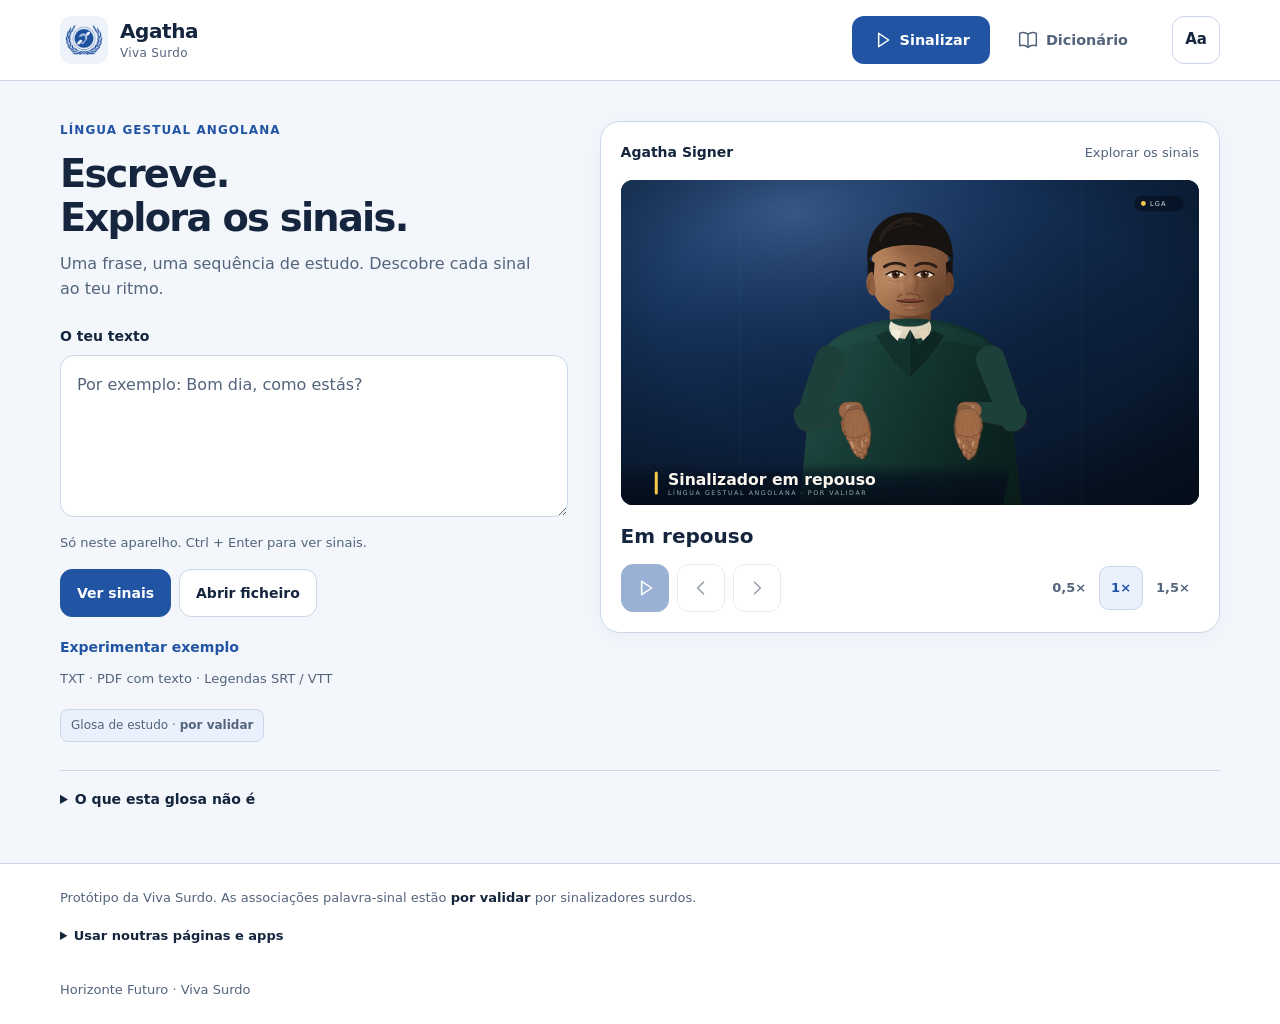
==== commit 8bbdbfb2: "vs97: pele azul, app Android empacotado e extensao com widget proprio" ====
--- a/app/index.html
+++ b/app/index.html
@@ -3,53 +3,28 @@
 <head>
 <meta charset="UTF-8">
 <meta name="viewport" content="width=device-width, initial-scale=1.0, viewport-fit=cover">
-<title>Agatha Viva Surdo — Aprender, ensinar e comunicar em Língua Gestual Angolana</title>
-<meta name="description" content="A Agatha é a plataforma da Viva Surdo: aulas gratuitas de Língua Gestual Angolana (LGA), dicionário, tradutor de bolso português-LGA e recursos para professores.">
-<meta name="theme-color" content="#10342F">
-<!-- Instalável como aplicação (telemóvel): "Adicionar ao ecrã principal" abre a Agatha
-     sem barra do browser e funciona sem rede. Os ícones são a marca provisória rasterizada
-     de assets/logo-mark.svg — ver README, "Substituir a marca provisória". -->
+<title>Agatha Viva Surdo — Sinalizar</title>
+<meta name="description" content="Explora uma glosa de estudo com mãos animadas e um dicionário de sinais em Língua Gestual Angolana. Por validar por sinalizadores surdos. Sem conta, sem recolha de texto.">
+<meta name="theme-color" content="#2155a3">
 <link rel="manifest" href="manifest.webmanifest">
-<link rel="apple-touch-icon" href="assets/icon-192.png">
+<link rel="apple-touch-icon" href="assets/vivasurdo-logo-icon-512.png">
 <meta name="mobile-web-app-capable" content="yes">
 <meta name="apple-mobile-web-app-title" content="Agatha">
 <meta property="og:type" content="website">
 <meta property="og:locale" content="pt_AO">
 <meta property="og:site_name" content="Agatha Viva Surdo">
-<meta property="og:title" content="Agatha Viva Surdo — Aprender, ensinar e comunicar em Língua Gestual Angolana">
-<meta property="og:description" content="Iniciativa angolana de inclusão das pessoas surdas. Aulas gratuitas de Língua Gestual Angolana (LGA), recursos para professores e conteúdo da comunidade.">
-<link rel="icon" type="image/svg+xml" href="assets/logo-mark.svg">
-<!-- Marca "Agatha" em wordmark textual provisório — substituir pelo logótipo aprovado pela Viva Surdo (ver README.md) -->
-<link rel="preconnect" href="https://fonts.googleapis.com">
-<link rel="preconnect" href="https://fonts.gstatic.com" crossorigin>
-<!-- miniaturas das aulas (i.ytimg.com) aparecem em quase todas as páginas: ligar cedo poupa uma ida e volta em 3G -->
-<link rel="preconnect" href="https://i.ytimg.com">
-<link rel="dns-prefetch" href="https://www.youtube-nocookie.com">
-<link href="https://fonts.googleapis.com/css2?family=Baloo+2:wght@600;700;800&family=Inter:wght@400;500;600;700;800&display=swap" rel="stylesheet">
-<link rel="stylesheet" href="styles.css?v=vs86">
-<script>
-/* As opções de acessibilidade são guardadas só neste dispositivo (localStorage).
-   Aplicá-las antes do primeiro paint evita que a página "salte" de tema/contraste. */
-(function () {
-  try {
-    var p = JSON.parse(localStorage.getItem('vs.a11y') || '{}');
-    var h = document.documentElement;
-    if (p.temaEscuro) h.setAttribute('data-tema-escuro', '');
-    if (p.contraste) h.setAttribute('data-contraste-alto', '');
-    if (p.movimento) h.setAttribute('data-movimento-reduzido', '');
-    if (p.simples) h.setAttribute('data-leitura-simples', '');
-    /* --escala no <html> desde o primeiro paint: o botão flutuante e a barra inferior
-       precisam dela para não se sobreporem antes de o app.js montar o #app escalado */
-    h.style.setProperty('--escala', ([100, 115, 130, 150].indexOf(p.escala) >= 0 ? p.escala : 100) / 100);
-  } catch (e) { /* sem localStorage disponível: usar valores padrão */ }
-})();
-</script>
+<meta property="og:title" content="Agatha Viva Surdo — Explora os sinais">
+<meta property="og:description" content="Texto e mãos animadas. Glosa de estudo, por validar — não tradução automática.">
+<link rel="icon" type="image/png" href="assets/vivasurdo-logo-icon-512.png">
+<link rel="stylesheet" href="styles.css?v=vs97">
+<script src="theme.js?v=vs97"></script>
 </head>
 <body>
 <a class="skip" href="#conteudo">Saltar para o conteúdo principal</a>
-<div id="a11y-root"></div>
 <div id="app"></div>
 <span id="route-live" class="sr-only" aria-live="polite"></span>
-<script src="app.js?v=vs86"></script>
+<script src="dados.js?v=vs97"></script>
+<script src="maos.js?v=vs97"></script>
+<script src="app.js?v=vs97"></script>
 </body>
 </html>
--- a/app/styles.css
+++ b/app/styles.css
@@ -1,2599 +1,199 @@
-/* ============================================================================
-   Agatha Viva Surdo — folha de estilos
-   Identidade provisória: teal profundo + âmbar sobre creme (contraste AA).
-   A marca visual será substituída pelo logótipo aprovado (ver README.md).
-   ============================================================================ */
-
-:root{
-  --ink:#22332E;
-  --ink-soft:#33443F;
-  --muted:#54645F;
-  --teal:#0E756B;
-  --teal-deep:#0A4F49;
-  --teal-dark:#10342F;
-  --teal-tint:#E3F0ED;
-  --amber:#F7C948;
-  --amber-ink:#8A5600;
-  --amber-soft:#FBEFD4;
-  --amber-line:#EAD9A8;
-  --note-line:#CBE2DD;
-  --cream:#FAF6EE;
-  --paper:#FFFFFF;
-  --line:#E4DCCB;
-  --line-soft:#EFE8D9;
-  /* tokens usados pelos painéis de acessibilidade (tema escuro / contraste alto) */
-  --primary:#0E756B;
-  --primary-hover:#0A4F49;
-  --primary-fg:#FFFFFF;
-  --accent:#0E756B;
-  --surface:#FFFFFF;
-  --surface-soft:rgba(255,255,255,.58);
-  --focus:#C99400;
-  --radius:16px;
-  --radius-lg:24px;
-  --shadow:0 10px 30px rgba(16,52,47,.10);
-  --shadow-lg:0 24px 60px rgba(16,52,47,.16);
-  --font-h:'Baloo 2',system-ui,sans-serif;
-  --font-b:'Inter',system-ui,-apple-system,sans-serif;
-  --head-h:68px;
-  /* altura da barra inferior no telemóvel; os rótulos podem ir a duas linhas com a escala
-     de texto, e 64px é o que mede com duas linhas — assim o espaço reservado nunca falha */
-  --tab-h:64px;
+:root {
+  --primary: #2155a3;
+  --primary-hover: #163e7b;
+  --on-primary: #fff;
+  --surface: #fff;
+  --canvas: #f3f6fb;
+  --soft: #eaf1fc;
+  --ink: #14253d;
+  --muted: #53647c;
+  --border: #cbd7e8;
+  --focus: #2155a3;
+  --notice: #fff6df;
+  --notice-ink: #715000;
+  --shadow: 0 4px 24px #12356a0a;
+  --radius: 20px;
+  --font-b: 'Inter', 'Segoe UI', system-ui, sans-serif;
+  --font-h: var(--font-b);
+  --escala: 1;
+  color-scheme: light;
 }
-
-/* ---------- painel de acessibilidade: temas alternativos ---------- */
-[data-tema-escuro]{
-  --ink:#EAF3F0;
-  --ink-soft:#D2E2DE;
-  --muted:#A9C0BA;
-  --teal:#3FBFA9;
-  --teal-deep:#9EE3D3;
-  --teal-dark:#081B18;
-  --teal-tint:#153F39;
-  --amber:#F7C948;
-  --amber-ink:#F8D583;
-  --amber-soft:#3A2F12;
-  --amber-line:#6B5620;
-  --note-line:#2C6058;
-  --cream:#0C1C19;
-  --paper:#14302A;
-  --line:#2A4E46;
-  --line-soft:#224238;
-  --primary:#0F8378;
-  --primary-hover:#0B6C63;
-  --primary-fg:#FFFFFF;
-  --accent:#5FCDB8;
-  --surface:#16342D;
-  --surface-soft:rgba(255,255,255,.05);
-  --focus:#F7C948;
-  --shadow:0 10px 30px rgba(0,0,0,.45);
-  --shadow-lg:0 24px 60px rgba(0,0,0,.6);
+[data-tema-escuro] {
+  --primary: #a5c7ff;
+  --primary-hover: #c9ddff;
+  --on-primary: #102c55;
+  --surface: #152238;
+  --canvas: #0b1525;
+  --soft: #213451;
+  --ink: #edf3ff;
+  --muted: #b3c2d9;
+  --border: #3d526d;
+  --focus: #a5c7ff;
+  --notice: #362c18;
+  --notice-ink: #f5d789;
+  --shadow: none;
+  color-scheme: dark;
 }
-[data-contraste-alto]{
-  --ink:#000;
-  --ink-soft:#000;
-  --muted:#111;
-  --teal:#00443C;
-  --teal-deep:#002B26;
-  --teal-dark:#000;
-  --teal-tint:#DFF3EE;
-  --amber:#FFD666;
-  --amber-ink:#000;
-  --amber-soft:#FFF3CF;
-  --amber-line:#000;
-  --note-line:#000;
-  --cream:#FFF;
-  --paper:#FFF;
-  --line:#000;
-  --line-soft:#000;
-  --primary:#002B26;
-  --primary-hover:#000;
-  --primary-fg:#FFF;
-  --accent:#002B26;
-  --surface:#FFF;
-  --surface-soft:#FFF;
-  --focus:#000;
-  --shadow:none;
-  --shadow-lg:none;
+[data-contraste-alto] {
+  --primary: #ffdf54;
+  --primary-hover: #fff0a3;
+  --on-primary: #000;
+  --surface: #000;
+  --canvas: #000;
+  --soft: #000;
+  --ink: #fff;
+  --muted: #fff;
+  --border: #fff;
+  --focus: #ffdf54;
+  --notice: #000;
+  --notice-ink: #fff;
+  --shadow: none;
+  color-scheme: dark;
 }
-[data-contraste-alto] a{text-decoration:underline}
-[data-contraste-alto] .btn,[data-contraste-alto] .f-chip,[data-contraste-alto] .theme-nav a,
-[data-contraste-alto] .aud-card,[data-contraste-alto] .vcard,[data-contraste-alto] .ccard,
-[data-contraste-alto] .lib-item,[data-contraste-alto] .dic-grupo,[data-contraste-alto] .pm-dir,
-[data-contraste-alto] .pm-ex,[data-contraste-alto] .pm-card,[data-contraste-alto] .pm-meter,
-[data-contraste-alto] .pm-dati .pm-letra{border-width:2px;border-color:#000}
-
-/* movimento reduzido (escolha manual, além do preferes do sistema) */
-html[data-movimento-reduzido]{scroll-behavior:auto}
-[data-movimento-reduzido] *,[data-movimento-reduzido] *::before,[data-movimento-reduzido] *::after{
-  animation:none!important;transition:none!important;
+* { box-sizing: border-box; }
+[hidden] { display: none !important; }
+html { font-size: calc(100% * var(--escala)); -webkit-text-size-adjust: 100%; scroll-behavior: smooth; }
+body { margin: 0; min-height: 100vh; min-height: 100dvh; color: var(--ink); background: var(--canvas); font: 400 1rem/1.55 var(--font-b); }
+#app { min-height: 100vh; min-height: 100dvh; display: flex; flex-direction: column; }
+h1, h2, h3 { font-family: var(--font-h); line-height: 1.15; margin: 0; }
+a { color: var(--primary); }
+img, svg { max-width: 100%; }
+button, input, textarea, select { font: inherit; }
+button, summary, select { touch-action: manipulation; }
+button, a, summary { -webkit-tap-highlight-color: transparent; }
+button { cursor: pointer; }
+button, a { transition: background-color 160ms, border-color 160ms, color 160ms; }
+button:disabled { opacity: .45; cursor: default; }
+:focus-visible { outline: 3px solid var(--focus); outline-offset: 3px; }
+.sr-only { position: absolute; width: 1px; height: 1px; padding: 0; margin: -1px; overflow: hidden; clip: rect(0 0 0 0); white-space: nowrap; border: 0; }
+.skip { position: fixed; left: 16px; top: -100px; z-index: 80; padding: 12px 20px; background: var(--primary); color: var(--on-primary); border-radius: 12px; }
+.skip:focus { top: 8px; }
+.topo { display: flex; align-items: center; gap: 24px; padding: 16px max(24px, calc((100vw - 1160px) / 2)); padding-top: max(16px, env(safe-area-inset-top)); border-bottom: 1px solid var(--border); background: var(--surface); position: sticky; top: 0; z-index: 20; }
+.marca { display: inline-flex; align-items: center; gap: 12px; min-width: 0; text-decoration: none; color: var(--ink); font-size: 1.25rem; font-weight: 750; line-height: 1.1; letter-spacing: -.02em; }
+.marca img { display: block; width: 48px; height: 48px; flex: none; border-radius: 12px; }
+.marca small { display: block; margin-top: 5px; color: var(--muted); font-size: .75rem; font-weight: 500; letter-spacing: .03em; }
+.nav { display: flex; gap: 8px; margin-left: auto; }
+.nav-a { display: flex; align-items: center; justify-content: center; gap: 8px; min-height: 48px; padding: 10px 20px; border-radius: 12px; color: var(--muted); font-size: .9rem; font-weight: 650; text-decoration: none; }
+.nav-a svg { width: 20px; height: 20px; flex: none; }
+.nav-a:hover { background: var(--soft); color: var(--primary); }
+.nav-a.on { color: var(--on-primary); background: var(--primary); }
+main { flex: 1; width: min(100%, 1208px); margin: 0 auto; padding: 40px 24px 32px; }
+main:focus { outline: none; }
+.workspace { display: grid; grid-template-columns: minmax(0, .9fr) minmax(0, 1.1fr); gap: 32px; align-items: start; }
+.workspace > *, .controles > * { min-width: 0; }
+.entrada h1 { font-size: clamp(1.7rem, 3vw, 2.5rem); letter-spacing: -.045em; font-weight: 750; }
+.sobretitulo { margin: 0 0 12px; color: var(--primary); font-size: .75rem; font-weight: 700; letter-spacing: .09em; text-transform: uppercase; }
+.sub { margin: 12px 0 24px; color: var(--muted); max-width: 48ch; }
+.campo { display: block; }
+.campo-rotulo { display: block; margin-bottom: 8px; font-size: .875rem; font-weight: 650; }
+textarea, input[type="search"] { width: 100%; border: 1px solid var(--border); border-radius: 14px; padding: 16px; background: var(--surface); color: var(--ink); font-size: 1rem; line-height: 1.6; }
+textarea { resize: vertical; min-height: 120px; }
+textarea::placeholder, input::placeholder { color: var(--muted); opacity: 1; }
+input[type="search"] { appearance: none; max-width: 640px; }
+.acoes { display: flex; flex-wrap: wrap; gap: 8px; margin-top: 16px; }
+.bt { display: inline-flex; align-items: center; justify-content: center; gap: 8px; min-height: 48px; padding: 12px 16px; border: 1px solid var(--border); border-radius: 12px; background: var(--surface); color: var(--ink); font-size: .875rem; line-height: 1.3; font-weight: 650; text-decoration: none; }
+.bt:hover:not(:disabled) { background: var(--soft); border-color: var(--primary); }
+.bt.primario { background: var(--primary); border-color: var(--primary); color: var(--on-primary); }
+.bt.primario:hover { background: var(--primary-hover); }
+.bt.icone { min-width: 48px; padding: 10px; font-size: 1.125rem; }
+.bt.icone svg { width: 20px; height: 20px; }
+#bt-play { background: var(--primary); color: var(--on-primary); border-color: var(--primary); }
+#bt-exemplo { flex-basis: 100%; min-height: 44px; justify-content: flex-start; padding: 8px 0; border: 0; background: transparent; color: var(--primary); }
+.mini { margin: 8px 0; font-size: .8125rem; color: var(--muted); }
+.formatos { margin: 0; }
+.estado-estudo { display: inline-flex; flex-wrap: wrap; gap: 4px; margin: 20px 0 0; padding: 6px 10px; color: var(--muted); background: var(--soft); border: 1px solid var(--border); border-radius: 8px; font-size: .75rem; }
+.recado { margin: 12px 0 0; padding: 12px; border-radius: 10px; background: var(--notice); color: var(--notice-ink); font-size: .875rem; overflow-wrap: anywhere; }
+.palco-sec { padding: 20px; border-radius: var(--radius); border: 1px solid var(--border); background: var(--surface); box-shadow: var(--shadow); }
+.palco-cabeca { display: flex; justify-content: space-between; align-items: center; gap: 8px; flex-wrap: wrap; margin-bottom: 16px; font-weight: 650; font-size: .875rem; }
+.palco-cabeca .mini { font-weight: 400; margin: 0; }
+.palco { display: block; width: 100%; aspect-ratio: 16 / 9; overflow: hidden; background: #0E2443; border-radius: 12px; }
+.palco svg { display: block; width: 100%; height: 100%; }
+.controles { display: grid; gap: 12px; margin-top: 16px; }
+.agora { margin: 0; min-height: 1.5em; color: var(--ink); font-size: 1.25rem; font-weight: 700; overflow-wrap: anywhere; }
+.transporte { display: flex; flex-wrap: wrap; align-items: center; gap: 8px; }
+.vel { display: flex; flex-wrap: wrap; gap: 4px; margin-left: auto; }
+.vel-b { min-height: 44px; min-width: 44px; padding: 8px; border-radius: 10px; border: 1px solid transparent; background: transparent; color: var(--muted); font-size: .8125rem; font-weight: 650; }
+.vel-b.on { color: var(--primary); background: var(--soft); border-color: var(--border); }
+.fita { display: flex; gap: 8px; overflow-x: auto; padding: 4px 2px 8px; scrollbar-width: thin; }
+.fita:empty { display: none; }
+.fita-item { flex: 0 0 auto; min-height: 44px; min-width: 44px; padding: 8px 12px; border: 1px solid var(--border); border-radius: 10px; background: var(--surface); color: var(--ink); font-size: .8125rem; font-weight: 650; text-transform: uppercase; }
+.fita-letra { border-style: dashed; }
+.fita-item.on { background: var(--primary); color: var(--on-primary); border-color: var(--primary); }
+.contas { margin: 0; color: var(--muted); font-size: .8125rem; font-variant-numeric: tabular-nums; }
+.vcx { margin-top: 24px; }
+.vcx-topo { display: flex; align-items: center; gap: 16px; flex-wrap: wrap; }
+.vcx video { width: 100%; margin-top: 16px; border-radius: var(--radius); background: #000; max-height: 46vh; }
+.nota { margin-top: 28px; padding: 8px 0; border-top: 1px solid var(--border); color: var(--muted); font-size: .875rem; }
+summary { cursor: pointer; min-height: 44px; padding: 10px 0; color: var(--ink); font-weight: 600; }
+.nota p { max-width: 76ch; margin: 4px 0 8px; }
+.chips { display: flex; flex-wrap: wrap; gap: 8px; margin-top: 20px; }
+.chip { min-height: 44px; border: 1px solid var(--border); border-radius: 12px; padding: 8px 16px; color: var(--muted); background: var(--surface); font-size: .875rem; }
+.chip.on { color: var(--on-primary); background: var(--primary); border-color: var(--primary); }
+.grade { display: grid; grid-template-columns: repeat(auto-fill, minmax(min(152px, 100%), 1fr)); gap: 16px; margin-top: 24px; }
+.cartao { display: flex; flex-direction: column; align-items: center; gap: 8px; min-width: 0; padding: 20px 12px; text-decoration: none; color: var(--ink); border: 1px solid var(--border); border-radius: 16px; background: var(--surface); box-shadow: var(--shadow); }
+.cartao:hover { border-color: var(--primary); background: var(--soft); }
+.cartao .fig { width: 100%; max-width: 104px; }
+.cartao .mao-fig { width: 100%; height: auto; display: block; }
+.cartao b { font-size: .9375rem; text-align: center; overflow-wrap: anywhere; }
+.cartao small { font-size: .75rem; text-align: center; color: var(--muted); }
+.vazio { grid-column: 1 / -1; padding: 24px; border: 1px dashed var(--border); border-radius: 16px; color: var(--muted); }
+.rodape-nota { max-width: 72ch; margin-top: 24px; color: var(--muted); font-size: .875rem; }
+.rodape { border-top: 1px solid var(--border); padding: 24px max(24px, calc((100vw - 1160px) / 2)); color: var(--muted); font-size: .8125rem; background: var(--surface); }
+.rodape p { margin: 0; max-width: 80ch; }
+.rodape b { color: var(--ink); }
+.fora { margin: 8px 0; }
+.fora a { display: inline-flex; align-items: center; min-height: 44px; }
+.creditos { padding-top: 12px; }
+.a11y-btn { flex: none; min-width: 48px; min-height: 48px; padding: 8px; border-radius: 12px; border: 1px solid var(--border); color: var(--ink); background: var(--surface); font-size: .9375rem; font-weight: 650; }
+.a11y-btn:hover, .a11y-btn[aria-expanded="true"] { border-color: var(--primary); background: var(--soft); }
+.a11y-painel { position: absolute; right: 16px; top: calc(100% + 8px); z-index: 41; padding: 20px; width: min(300px, calc(100vw - 32px)); max-height: calc(100dvh - 120px); overflow: auto; background: var(--surface); color: var(--ink); border: 1px solid var(--border); border-radius: 16px; box-shadow: 0 12px 48px #0003; }
+.a11y-titulo { margin: 0 0 12px; font-weight: 700; }
+.a11y-linha { display: flex; align-items: center; gap: 12px; min-height: 48px; font-size: .875rem; }
+.a11y-linha input { width: 20px; height: 20px; accent-color: var(--primary); }
+.a11y-escala { justify-content: space-between; gap: 8px; }
+.a11y-escala select { padding: 8px; min-height: 44px; border-radius: 8px; background: var(--surface); color: var(--ink); border: 1px solid var(--border); }
+@media (min-width: 961px) { .palco-sec { position: sticky; top: 120px; } }
+@media (max-width: 960px) {
+  .workspace { grid-template-columns: 1fr; gap: 24px; }
+  .editor { max-width: 680px; width: 100%; }
+  .palco { max-height: 460px; }
 }
-[data-movimento-reduzido] .rv{opacity:1;transform:none}
-
-/* leitura simples: coluna única, texto maior, decoração de fora */
-[data-leitura-simples] body{font-size:18px;line-height:1.85}
-[data-leitura-simples] .hero-art,[data-leitura-simples] .side-box img{display:none}
-[data-leitura-simples] .grid,[data-leitura-simples] .steps,[data-leitura-simples] .vgrid,
-[data-leitura-simples] .foot-in,[data-leitura-simples] .about-grid,[data-leitura-simples] .course-layout,
-[data-leitura-simples] .band,[data-leitura-simples] .dic-words{grid-template-columns:1fr!important}
-[data-leitura-simples] .hero-in{grid-template-columns:1fr;padding:34px 0}
-[data-leitura-simples] p{max-width:70ch}
-[data-leitura-simples] .dic-grupo{break-inside:avoid}
-
-/* ---------- reset e base ---------- */
-*,*::before,*::after{box-sizing:border-box}
-html{-webkit-text-size-adjust:100%;text-size-adjust:100%}
-body,button,input,select,textarea{-webkit-tap-highlight-color:transparent}
-button,input,select,textarea,summary,a{touch-action:manipulation}
-@media(prefers-reduced-motion:no-preference){html{scroll-behavior:smooth}}
-body{margin:0;font-family:var(--font-b);font-size:16px;line-height:1.65;color:var(--ink);background:var(--cream)}
-img,svg,iframe{max-width:100%}
-img{display:block;height:auto}
-h1,h2,h3,h4{font-family:var(--font-h);line-height:1.18;color:var(--ink);margin:0 0 .5em;font-weight:800}
-h1{font-size:clamp(30px,4.6vw,46px)}
-h2{font-size:clamp(23px,3vw,30px)}
-h3{font-size:18px}
-p{margin:0 0 1em}
-a{color:var(--teal-deep);text-decoration-thickness:1px;text-underline-offset:3px}
-a:hover{color:var(--teal)}
-ul{margin:0 0 1em;padding-left:1.2em}
-[id]{scroll-margin-top:calc(var(--head-h) + 16px + env(safe-area-inset-top))}
-[hidden]{display:none !important}
-
-/* foco visível em todo o site (âmbar escuro no claro; âmbar no escuro) */
-a:focus-visible,button:focus-visible,input:focus-visible,select:focus-visible,
-summary:focus-visible,[tabindex]:focus-visible{
-  outline:3px solid var(--focus);outline-offset:2px;border-radius:6px;
+@media (max-width: 600px) {
+  .topo { padding: 12px 16px; padding-top: max(12px, env(safe-area-inset-top)); gap: 12px; }
+  .marca { margin-right: auto; font-size: 1.125rem; }
+  .marca img { width: 44px; height: 44px; }
+  .nav { position: fixed; bottom: 0; left: 0; right: 0; gap: 8px; margin: 0; padding: 8px 16px max(8px, env(safe-area-inset-bottom)); background: var(--surface); border-top: 1px solid var(--border); }
+  .nav-a { flex: 1; padding: 10px 8px; font-size: .8125rem; }
+  main { padding: 24px 16px; }
+  .sub { margin-bottom: 20px; font-size: .9375rem; }
+  .entrada h1 { font-size: 1.75rem; }
+  .palco-sec { padding: 16px; }
+  .palco-cabeca .mini { display: none; }
+  .acoes .bt { flex-grow: 1; }
+  .rodape { padding: 20px 16px calc(96px + env(safe-area-inset-bottom)); }
+  .grade { grid-template-columns: repeat(auto-fill, minmax(min(136px, 100%), 1fr)); gap: 12px; }
 }
-.site-head a:focus-visible,.site-head button:focus-visible,.band a:focus-visible,
-.tabbar a:focus-visible,.tabbar button:focus-visible{
-  outline-color:var(--amber);
+@media (max-width: 360px) { .vel { margin-left: 0; } .palco-sec { padding: 12px; } }
+.emb .skip, .emb .topo, .emb .rodape, .emb .nota, .emb .sobretitulo, .emb .editor h1, .emb .editor .sub, .emb .formatos, .emb .estado-estudo, .emb #bt-ficheiro, .emb #bt-exemplo { display: none; }
+.emb #app { min-height: 100dvh; }
+.emb main { width: 100%; padding: 12px; }
+.emb .workspace { display: flex; flex-direction: column; gap: 16px; }
+.emb .palco-sec { position: static; width: 100%; padding: 0; border: 0; background: transparent; box-shadow: none; border-radius: 0; order: -1; }
+.emb .palco-cabeca { margin-bottom: 8px; }
+.emb .palco-cabeca .mini { display: none; }
+.emb .palco { max-height: 260px; }
+.emb .controles { gap: 8px; margin-top: 8px; }
+.emb .agora { font-size: 1rem; }
+.emb .editor { width: 100%; }
+.emb textarea { min-height: 80px; height: 88px; padding: 10px; }
+.emb .acoes { margin-top: 8px; }
+.emb #texto-ajuda { display: none; }
+.emb .campo-rotulo { font-size: .8125rem; }
+.emb .bt { min-height: 44px; }
+.native .fora { display: none; }
+@media (prefers-reduced-motion: reduce) {
+  html { scroll-behavior: auto; }
+  *, *::before, *::after { animation: none !important; transition: none !important; }
 }
-
-/* utilitários */
-.sr-only{position:absolute!important;width:1px;height:1px;padding:0;margin:-1px;overflow:hidden;clip:rect(0 0 0 0);white-space:nowrap;border:0}
-.skip{position:fixed;top:10px;left:10px;z-index:200;transform:translateY(-160%);background:var(--teal-dark);color:#fff;
-  font-weight:700;padding:12px 20px;border-radius:10px;transition:transform .15s;text-decoration:none}
-.skip:focus{transform:none;color:#fff}
-.wrap{max-width:1120px;margin:0 auto;padding:0 22px}
-.section{padding:58px 0}
-.section.tight{padding:34px 0}
-.muted{color:var(--muted)}
-.center{text-align:center}
-.grid{display:grid;gap:22px}
-.g-2{grid-template-columns:repeat(2,minmax(0,1fr))}
-.g-3{grid-template-columns:repeat(3,minmax(0,1fr))}
-.g-4{grid-template-columns:repeat(4,minmax(0,1fr));gap:18px}
-.g-auto{grid-template-columns:repeat(auto-fill,minmax(min(290px,100%),1fr))}
-
-/* revelação ao fazer scroll (desligada com movimento reduzido) */
-.rv{opacity:0;transform:translateY(14px)}
-.rv.in{opacity:1;transform:none;transition:opacity .5s ease,transform .5s ease}
-@media(prefers-reduced-motion:reduce){
-  .rv{opacity:1;transform:none}
-  *,*::before,*::after{animation-duration:.001s!important;animation-iteration-count:1!important;transition-duration:.001s!important}
-}
-
-/* ---------- botões e chips ---------- */
-.btn{display:inline-flex;align-items:center;justify-content:center;gap:9px;min-height:46px;padding:11px 22px;border-radius:999px;
-  max-width:100%;flex-wrap:wrap;
-  font-family:var(--font-b);font-weight:700;font-size:15.5px;border:2px solid transparent;cursor:pointer;
-  text-decoration:none;transition:transform .15s,box-shadow .15s,background .15s,color .15s}
-.btn .ic{width:18px;height:18px;flex:none}
-.btn:hover{transform:translateY(-2px)}
-.btn-p{background:var(--primary);color:var(--primary-fg);box-shadow:0 8px 22px rgba(14,117,107,.28)}
-.btn-p:hover{background:var(--primary-hover);color:var(--primary-fg)}
-.btn-a{background:var(--amber);color:var(--teal-dark);box-shadow:0 8px 22px rgba(138,86,0,.22)}
-.btn-a:hover{background:#F0B92E;color:var(--teal-dark)}
-.btn-o{background:transparent;color:var(--teal-deep);border-color:var(--teal-deep)}
-.btn-o:hover{background:var(--teal-tint);color:var(--teal-deep)}
-.btn-o.on-dark{color:#fff;border-color:rgba(255,255,255,.75)}
-.btn-o.on-dark:hover{background:rgba(255,255,255,.12);color:#fff}
-.btn-sm{min-height:38px;padding:7px 15px;font-size:14px}
-.btn-lg{min-height:52px;padding:14px 28px;font-size:16.5px}
-
-.chip{display:inline-flex;align-items:center;gap:7px;background:var(--teal-tint);color:var(--teal-deep);
-  font-weight:700;font-size:13px;padding:6px 13px;border-radius:999px;border:0}
-.chip .ic{width:15px;height:15px;flex:none}
-
-/* etiqueta "Em breve" — distinta por forma e texto, não só por cor */
-.soon{display:inline-flex;align-items:center;gap:7px;border:2px dashed var(--amber-ink);color:var(--amber-ink);
-  background:var(--amber-soft);font-weight:800;font-size:12.5px;padding:5px 12px;border-radius:999px;text-transform:uppercase;letter-spacing:.4px}
-.soon .ic{width:14px;height:14px;flex:none}
-
-/* ---------- cabeçalho e navegação ---------- */
-.site-head{position:sticky;top:0;z-index:100;background:var(--teal-dark);color:#fff;box-shadow:0 4px 22px rgba(16,52,47,.25);
-  padding-top:env(safe-area-inset-top)}
-/* o cabeçalho tem de tolerar a escala de texto (que as media queries não vêem): quebra em vez de sair do ecrã */
-.nav{display:flex;align-items:center;gap:10px;min-height:var(--head-h);flex-wrap:wrap}
-/* a marca pode encolher: com a escala de texto ligada é a legenda "Língua Gestual Angolana"
-   que ocupa mais linha, e ela troca-se sozinha em vez de empurrar a página para o lado */
-.brand{display:inline-flex;align-items:center;gap:11px;color:#fff;text-decoration:none;margin-right:6px;
-  flex:0 1 auto;min-width:0;min-height:44px}
-.brand img{width:38px;height:38px;flex:none}
-.brand .wm{font-family:var(--font-h);font-weight:800;font-size:21px;line-height:1.05;letter-spacing:.2px}
-.brand .wm small{display:block;font-family:var(--font-b);font-weight:600;font-size:10.5px;letter-spacing:.9px;
-  text-transform:uppercase;color:var(--amber);overflow-wrap:anywhere}
-.nav-links{display:flex;align-items:center;gap:4px;margin-left:auto;flex-wrap:wrap;min-width:0}
-/* os 11 rótulos vivem aqui no tamanho compacto: medido, a linha completa precisa de 910px,
-   e é esse valor que define o ponto em que o menu hambúrguer assume (ver @media(max-width:1280px)) */
-.nav-links a{display:inline-flex;align-items:center;white-space:nowrap;min-height:44px;padding:8px 9px;color:rgba(255,255,255,.85);
-  font-weight:600;font-size:13.5px;text-decoration:none;border-radius:10px}
-.nav-links a:hover{color:#fff;background:rgba(255,255,255,.10)}
-.nav-links a[aria-current="page"]{color:var(--amber);background:rgba(247,201,72,.12)}
-.nav-links a[aria-current="page"]::after{content:"";display:block;height:3px;width:22px;margin:-4px auto -6px;
-  background:var(--amber);border-radius:99px}
-.burger{display:none;margin-left:auto;background:none;border:0;color:#fff;width:46px;height:46px;
-  align-items:center;justify-content:center;cursor:pointer;border-radius:10px}
-.burger .ic{width:24px;height:24px}
-.burger:hover{background:rgba(255,255,255,.12)}
-@media(max-width:1280px){
-  .burger{display:inline-flex}
-  /* nowrap obrigatório: em coluna, o wrap do modo barra transformaria o menu em várias
-     colunas assim que o texto é ampliado e a altura máxima começa a contar */
-  .nav-links{display:none;position:absolute;left:0;right:0;top:100%;flex-direction:column;flex-wrap:nowrap;align-items:stretch;gap:2px;
-    background:var(--teal-dark);padding:12px 16px 18px;border-bottom:1px solid rgba(255,255,255,.14);
-    box-shadow:0 26px 50px rgba(16,52,47,.45)}
-  /* o menu vive dentro de #app, que é escalado: vh/dvh são pixels do ecrã, enquanto
-     --head-h é um pixel de layout já ampliado. Divide-se primeiro o viewport pela escala
-     e só depois se tira a altura do cabeçalho — senão o menu fica abaixo da dobra.
-     O desconto de 72px é a zona do botão flutuante de acessibilidade (18 de offset + 48 de
-     altura + 6 de costura), também em pixels de ecrã: sem ele, a última linha do menu ficava
-     por baixo do botão e o toque ia para o sítio errado. */
-  .nav-links.open{display:flex;max-height:calc(100vh / var(--escala,1) - var(--head-h) - 72px / var(--escala,1));
-    max-height:calc(100dvh / var(--escala,1) - var(--head-h) - 72px / var(--escala,1));overflow-y:auto;overscroll-behavior:contain}
-  .nav-links a{width:100%;justify-content:flex-start;font-size:16px;padding:13px 14px}
-  .nav-links a[aria-current="page"]::after{display:none}
-  .nav-links a[aria-current="page"]{border-left:4px solid var(--amber);border-radius:6px 10px 10px 6px}
-}
-
-/* ---------- barra de navegação inferior (telemóvel) ----------
-   No telemóvel o polegar decide: os quatro destinos mais usados ficam sempre à mão em baixo
-   e o 5.º botão abre O MESMO painel do hambúrguer (aria-controls="nav-links"), porque dois
-   menus diferentes na mesma página só serve para confundir. Por isso o .burger desaparece
-   nestas condições — ver o bloco em baixo.
-   A 2.ª condição é o telemóvel deitado: com 844×390 a largura já não é "de telemóvel", mas o
-   polegar e a altura pequena são exactamente o mesmo problema. */
-.tabbar{display:none}
-@media(max-width:720px), (orientation:landscape) and (max-height:500px){
-  /* sticky em vez de fixed: a barra ocupa espaço no fluxo, por isso nunca tapa o rodapé
-     nem obriga a calcular reservas — e descansa no fim da página em vez de flutuar */
-  .tabbar{display:block;position:sticky;bottom:0;z-index:99;background:var(--teal-dark);
-    border-top:1px solid rgba(255,255,255,.16);margin-top:0;
-    /* env() são pixels do ecrã; a barra está dentro de #app, que é escalado — divide-se pela escala */
-    padding-bottom:calc(env(safe-area-inset-bottom) / var(--escala,1))}
-  .tab-in{display:flex;align-items:stretch;min-height:var(--tab-h)}
-  .tab{flex:1 1 0;min-width:0;display:flex;flex-direction:column;align-items:center;justify-content:center;
-    gap:3px;padding:4px 2px;background:none;border:0;cursor:pointer;color:rgba(255,255,255,.85);
-    font-family:var(--font-b);font-weight:700;line-height:1.1;text-decoration:none;
-    /* tamanho FÍSICO constante: com a escala de texto ligada o item encolhe em px de layout
-       (390px / 1,5 / 5 = 52) e "Dicionário" ia para 3 linhas. A barra é o cais da aplicação,
-       não o conteúdo que a pessoa ampliou — divide-se pela escala para renderizar sempre 11px. */
-    font-size:calc(11px / var(--escala,1));overflow-wrap:anywhere;
-    -webkit-tap-highlight-color:transparent;touch-action:manipulation}
-  .tab .ic{width:21px;height:21px;flex:none}
-  /* o boneco do Signer no lugar do ícone de fala: fica parado — um ícone que se mexe
-     na navegação distrai e competiria com o próprio Signer. */
-  .tab-sign{display:flex;align-items:center;justify-content:center;height:21px}
-  .tab-sign .sg-fig{width:31px;height:20px;margin:0;color:inherit;flex:none}
-  .tab-sign .sg-fig *{animation:none!important}
-  .tab-sign .sg-fig .sg-cabeca{fill:rgba(255,255,255,.16)}
-  .tab-sign .sg-fig .sg-placa,.tab-sign .sg-fig .sg-sombra-chao,
-  .tab-sign .sg-fig .sg-brilho,.tab-sign .sg-fig .sg-mao-sombra{display:none}
-  .tab:hover{color:#fff}
-  .tab[aria-current="page"],.tab-mais.on{color:var(--amber)}
-  /* o hambúrguer do cabeçalho é substituído pelo "Mais" — um interruptor, não dois */
-  .burger{display:none}
-  /* o menu aberto acaba ACIMA da barra inferior e acima do botão flutuante de acessibilidade
-     (60px = 12 de offset + 48 de altura, +6 de costura) — dividido pela escala porque o painel
-     vive em px de layout dentro de #app, enquanto o botão flutuante está fora dele.
-     Sem isto o 9.º item ficava por baixo do botão de acessibilidade, inatingível ao toque. */
-  .nav-links.open{max-height:calc(100vh / var(--escala,1) - var(--head-h) - var(--tab-h) - 66px / var(--escala,1) - env(safe-area-inset-bottom) / var(--escala,1));
-    max-height:calc(100dvh / var(--escala,1) - var(--head-h) - var(--tab-h) - 66px / var(--escala,1) - env(safe-area-inset-bottom) / var(--escala,1))}
-}
-/* contraste alto: rótulos sublinhados só no item activo — a barra já é separada do conteúdo
-   pela borda, e sublinhar os cinco ao mesmo tempo não indica onde estás */
-@media(max-width:720px), (orientation:landscape) and (max-height:500px){
-  [data-contraste-alto] .tab{text-decoration:none}
-  [data-contraste-alto] .tab[aria-current="page"],[data-contraste-alto] .tab-mais.on{text-decoration:underline;text-underline-offset:5px}
-}
-
-/* ---------- herói ---------- */
-.hero{position:relative;overflow:hidden;color:var(--ink);
-  background:
-    radial-gradient(820px 460px at 88% -10%,rgba(14,117,107,.14),transparent 62%),
-    radial-gradient(560px 380px at -6% 108%,rgba(247,201,72,.22),transparent 60%),
-    var(--cream)}
-.hero-in{display:grid;grid-template-columns:1.15fr .85fr;gap:44px;align-items:center;padding:66px 0 72px}
-.eyebrow{display:inline-flex;align-items:center;gap:9px;background:var(--surface);border:1.5px solid var(--line);
-  color:var(--teal-deep);font-weight:700;font-size:13px;padding:7px 15px;border-radius:999px;margin-bottom:20px}
-.eyebrow .ic{width:15px;height:15px}
-.hero h1{margin-bottom:16px}
-.hero h1 .hl{color:var(--teal)}
-.hero .lead{font-size:17.5px;color:var(--ink-soft);max-width:54ch}
-.hero-ctas{display:flex;flex-wrap:wrap;gap:14px;margin-top:26px}
-.hero-note{margin-top:18px;font-size:13.5px;color:var(--muted)}
-.hero-art{display:grid;place-items:center}
-.hero-art svg{width:min(400px,100%);height:auto}
-
-/* ---------- cartões de público ---------- */
-.aud-card{display:flex;flex-direction:column;gap:12px;background:var(--paper);border:1.5px solid var(--line);
-  border-radius:var(--radius-lg);padding:26px;box-shadow:var(--shadow);transition:transform .18s,box-shadow .18s}
-.aud-card:hover{transform:translateY(-4px);box-shadow:var(--shadow-lg)}
-.aud-ic{width:52px;height:52px;border-radius:16px;display:grid;place-items:center;flex:none}
-.aud-ic .ic{width:25px;height:25px}
-.aud-ic.t{background:var(--teal-tint);color:var(--teal-deep)}
-.aud-ic.a{background:var(--amber-soft);color:var(--amber-ink)}
-.aud-card h3{margin:0}
-.aud-card p{margin:0;color:var(--muted);font-size:14.5px;flex:1}
-.aud-card .btn{align-self:flex-start}
-
-/* ---------- passos "como funciona" ---------- */
-.steps{counter-reset:passo;display:grid;gap:22px;grid-template-columns:repeat(3,1fr)}
-.step{background:var(--paper);border:1.5px solid var(--line);border-radius:var(--radius-lg);padding:24px;position:relative;margin-top:16px}
-.step::before{counter-increment:passo;content:counter(passo);position:absolute;top:-16px;left:22px;width:40px;height:40px;
-  border-radius:50%;background:var(--primary);color:var(--primary-fg);font-family:var(--font-h);font-weight:800;font-size:19px;
-  display:grid;place-items:center;box-shadow:0 6px 16px rgba(14,117,107,.35)}
-.step h3{margin-top:6px}
-.step p{margin:0;color:var(--muted);font-size:14.5px}
-
-/* ---------- cartão de curso ---------- */
-.ccard{display:flex;flex-direction:column;gap:14px;background:var(--paper);border:1.5px solid var(--line);
-  border-radius:var(--radius-lg);padding:26px;box-shadow:var(--shadow)}
-.ccard-top{display:flex;flex-wrap:wrap;gap:8px}
-.ccard-t{margin:0;font-size:21px}
-.ccard-t a{color:var(--ink);text-decoration:none}
-.ccard-t a:hover{color:var(--teal-deep);text-decoration:underline}
-.ccard-d{margin:0;color:var(--muted);font-size:14.5px}
-.meta-list{list-style:none;margin:0;padding:0;display:flex;flex-direction:column;gap:8px;font-size:14px;flex:1}
-.meta-list li{display:flex;align-items:flex-start;gap:9px;color:var(--ink-soft)}
-.meta-list .ic{width:17px;height:17px;flex:none;margin-top:3px;color:var(--teal)}
-.ccard .btn{align-self:flex-start}
-
-/* categoria "em breve" no catálogo: painel honesto, não cartão de curso */
-.cat-soon{display:flex;gap:16px;align-items:flex-start;border:2px dashed var(--line);background:var(--surface-soft);
-  border-radius:var(--radius-lg);padding:22px}
-.cat-soon .soon{flex:none}
-.cat-soon div{min-width:0}
-.cat-soon h3{margin:6px 0 4px;font-size:17px}
-.cat-soon p{margin:0;font-size:14px;color:var(--muted)}
-
-/* ---------- cartão de vídeo (fachada clicável) ---------- */
-.vgrid{display:grid;gap:22px;grid-template-columns:repeat(auto-fill,minmax(min(280px,100%),1fr))}
-.vcard{display:flex;flex-direction:column;background:var(--paper);border:1.5px solid var(--line);
-  border-radius:var(--radius);overflow:hidden;box-shadow:var(--shadow)}
-.vfacade{position:relative;aspect-ratio:16/9;background:var(--teal-dark)}
-.vfacade iframe{position:absolute;inset:0;width:100%;height:100%;border:0}
-/* aviso "este vídeo precisa de rede" — fora dele o bloco comporta-se como texto normal;
-   só dentro de .lib-act (linha de botões com flex-wrap) precisa de ocupar a linha toda.
-   Em .vcard, que é flex-direction:column, um flex-basis:100% esticava o aviso para 171px
-   com 112px de texto — por isso a regra de linha fica limitada ao container de botões. */
-.v-offline{margin:8px 0 0;padding:10px 12px;border:1px dashed var(--line);
-  border-radius:10px;background:var(--cream);font-size:14px;font-weight:600;color:var(--ink)}
-.lib-act>.v-offline{flex:1 1 100%}
-.vplay{position:absolute;inset:0;width:100%;height:100%;padding:0;border:0;background:none;cursor:pointer;display:block}
-.vplay img{width:100%;height:100%;object-fit:cover;opacity:.94;transition:opacity .18s}
-.vplay:hover img{opacity:1}
-.vplay:hover .vbtn,.vplay:focus-visible .vbtn{background:#F0B92E}
-.vbtn{position:absolute;top:50%;left:50%;transform:translate(-50%,-50%);width:62px;height:62px;border-radius:50%;
-  background:var(--primary);color:var(--primary-fg);display:grid;place-items:center;box-shadow:0 10px 26px rgba(11,46,42,.5);
-  transition:background .18s}
-.vbtn .ic{width:24px;height:24px;margin-left:3px}
-.vmeta{padding:15px 17px 17px;display:flex;flex-direction:column;gap:5px;flex:1}
-.vtitle{margin:0;font-size:16px}
-.vsub{margin:0;font-size:13px;color:var(--muted);font-weight:600}
-.vlink{font-size:13.5px;font-weight:700;display:inline-flex;align-items:center;gap:6px;min-height:24px}
-.vlink .ic{width:14px;height:14px}
-
-/* ---------- filtros (catálogo / biblioteca) ---------- */
-.filters{display:flex;flex-wrap:wrap;gap:14px;align-items:flex-end;background:var(--paper);border:1.5px solid var(--line);
-  border-radius:var(--radius-lg);padding:18px 20px;box-shadow:var(--shadow)}
-.f-field{display:flex;flex-direction:column;gap:6px;min-width:0;flex:1 1 220px}
-.f-field label{font-weight:700;font-size:13.5px;color:var(--ink-soft)}
-.f-field input[type="search"],.f-field input[type="text"]{font:inherit;font-size:16px;padding:11px 14px;border:1.5px solid var(--line);border-radius:12px;
-  background:var(--surface);color:var(--ink);min-height:46px;width:100%;max-width:100%;min-width:0}
-.f-field input[type="search"]::placeholder,.f-field input[type="text"]::placeholder{color:var(--muted)}
-.f-chips{display:flex;flex-wrap:wrap;gap:8px}
-.f-chip{display:inline-flex;align-items:center;min-height:44px;padding:8px 16px;border-radius:999px;border:1.5px solid var(--line);
-  background:var(--surface);color:var(--ink-soft);font:inherit;font-weight:700;font-size:13.5px;cursor:pointer;transition:.15s}
-.f-chip:hover{border-color:var(--teal)}
-.f-chip[aria-pressed="true"]{background:var(--primary);border-color:var(--primary);color:var(--primary-fg)}
-
-/* controlos nativos — mesmo tom do site e sempre com área de toque suficiente */
-select{font-family:var(--font-b);font-size:14.5px;min-height:44px;min-width:0;padding:9px 12px;border:1.5px solid var(--line);
-  border-radius:12px;background:var(--surface);color:var(--ink);max-width:100%}
-select:focus-visible{outline:3px solid var(--focus);outline-offset:2px}
-
-/* ---------- página genérica de conteúdo ---------- */
-/* top/bottom em longhand: o .page-head partilha o elemento com o .wrap, e um shorthand
-   aqui apagava as goteiras laterais de 22px em todas as páginas */
-.page-head{padding-top:46px;padding-bottom:10px}
-.page-head h1{margin-bottom:10px}
-.page-head .lead{font-size:17px;color:var(--muted);max-width:64ch}
-.crumbs{display:flex;flex-wrap:wrap;gap:6px;align-items:center;font-size:13.5px;font-weight:600;color:var(--muted);
-  list-style:none;margin:0 0 18px;padding:0}
-.crumbs li+li::before{content:"›";margin:0 6px;color:var(--line);font-weight:800}
-/* o alvo de toque do link do caminho mede 35×16 com apenas o texto — abaixo do mínimo de
-   24px. O padding alarga a zona tocável e a margem negativa devolve o espaço à linha, por
-   isso a linha do .crumbs fica exactamente onde estava. */
-.crumbs a{color:var(--teal-deep);padding:5px 6px;margin:-5px -6px;border-radius:6px}
-
-/* ---------- detalhe de curso ---------- */
-.course-layout{display:grid;grid-template-columns:1fr 330px;gap:30px;align-items:start;padding:26px 0 60px}
-.course-main{display:flex;flex-direction:column;gap:26px;min-width:0}
-.course-side{display:flex;flex-direction:column;gap:18px;position:sticky;top:calc(var(--head-h) + 16px + env(safe-area-inset-top))}
-.side-box{background:var(--paper);border:1.5px solid var(--line);border-radius:var(--radius-lg);padding:22px;box-shadow:var(--shadow)}
-.side-box h2{font-size:17px;margin-bottom:12px}
-.side-box dl{margin:0;display:flex;flex-direction:column;gap:10px}
-.side-box dt{font-size:12px;font-weight:800;text-transform:uppercase;letter-spacing:.5px;color:var(--muted)}
-.side-box dd{margin:0 0 4px;font-size:14.5px}
-.side-box .btn{width:100%;justify-content:center}
-.side-note{display:flex;gap:10px;font-size:13px;color:var(--ink-soft);background:var(--amber-soft);
-  border:1.5px solid var(--amber-line);border-radius:12px;padding:12px 14px}
-.side-note .ic{width:16px;height:16px;flex:none;margin-top:2px;color:var(--amber-ink)}
-.course-desc{font-size:16px;color:var(--ink-soft);max-width:70ch}
-.obj-list{list-style:none;margin:0;padding:0;display:flex;flex-direction:column;gap:10px}
-.obj-list li{display:flex;gap:10px;align-items:flex-start;font-size:15px}
-.obj-list .ic{width:19px;height:19px;flex:none;margin-top:3px;color:var(--teal)}
-
-/* módulos com <details> nativo (acessível por teclado e leitor de ecrã) */
-.mod{background:var(--paper);border:1.5px solid var(--line);border-radius:var(--radius);overflow:hidden}
-.mod summary{display:flex;align-items:center;gap:14px;cursor:pointer;padding:17px 20px;list-style:none;min-height:56px}
-.mod summary::-webkit-details-marker{display:none}
-.mod summary:hover{background:var(--teal-tint)}
-.mod-n{width:34px;height:34px;border-radius:10px;background:var(--primary);color:var(--primary-fg);display:grid;place-items:center;
-  font-family:var(--font-h);font-weight:800;font-size:15px;flex:none}
-.mod summary h3{margin:0;font-size:16.5px;flex:1}
-.mod summary .chev{width:20px;height:20px;flex:none;transition:transform .2s;color:var(--muted)}
-.mod[open] summary .chev{transform:rotate(180deg)}
-.mod-body{padding:6px 20px 20px}
-.mod-body .vgrid{grid-template-columns:repeat(auto-fill,minmax(min(250px,100%),1fr))}
-.mod-count{font-size:13px;color:var(--muted);font-weight:700}
-
-/* ---------- aprender LGA ---------- */
-.theme-nav{display:flex;flex-wrap:wrap;gap:9px;margin:6px 0 34px}
-.theme-nav a{display:inline-flex;align-items:center;gap:7px;min-height:44px;padding:8px 16px;border-radius:999px;
-  border:1.5px solid var(--line);background:var(--paper);color:var(--ink-soft);font-weight:700;font-size:13.5px;
-  text-decoration:none;transition:.15s}
-.theme-nav a:hover{border-color:var(--teal);color:var(--teal-deep);text-decoration:none}
-.theme-nav b{background:var(--teal-tint);color:var(--teal-deep);border-radius:99px;font-size:12px;padding:1px 8px}
-.theme-sec{padding-top:12px;margin-bottom:38px}
-.theme-sec h2{display:flex;align-items:center;gap:11px}
-.theme-sec h2 .t-ic{width:38px;height:38px;border-radius:12px;background:var(--teal-tint);color:var(--teal-deep);
-  display:grid;place-items:center;flex:none}
-.theme-sec h2 .t-ic .ic{width:19px;height:19px}
-
-/* ---------- professores ---------- */
-.res-card{display:flex;flex-direction:column;gap:12px;background:var(--paper);border:1.5px solid var(--line);
-  border-radius:var(--radius-lg);padding:24px;box-shadow:var(--shadow)}
-.res-ic{width:48px;height:48px;border-radius:14px;display:grid;place-items:center;flex:none}
-.res-ic.t{background:var(--teal-tint);color:var(--teal-deep)}
-.res-ic.a{background:var(--amber-soft);color:var(--amber-ink)}
-.res-card h3{margin:0}
-.res-card p{margin:0;color:var(--muted);font-size:14.5px;flex:1}
-.res-card .btn{align-self:flex-start}
-
-/* ---------- biblioteca ---------- */
-.lib-item{display:flex;gap:16px;align-items:flex-start;background:var(--paper);border:1.5px solid var(--line);
-  border-radius:var(--radius);padding:18px 20px;box-shadow:var(--shadow)}
-.lib-ic{width:44px;height:44px;border-radius:12px;background:var(--teal-tint);color:var(--teal-deep);
-  display:grid;place-items:center;flex:none}
-.lib-ic .ic{width:21px;height:21px}
-.lib-body{min-width:0;flex:1}
-.lib-body h3{margin:0 0 3px;font-size:16.5px}
-.lib-body h3 a{color:var(--ink);text-decoration:none}
-.lib-body h3 a:hover{color:var(--teal-deep);text-decoration:underline}
-.lib-meta{display:flex;flex-wrap:wrap;gap:8px 14px;font-size:13.5px;color:var(--muted);font-weight:600}
-.lib-act{display:flex;flex-wrap:wrap;gap:10px;margin-top:10px}
-/* leitor injetado dentro da lista: precisa de largura própria para o 16/9 funcionar */
-.lib-act>.vfacade{width:100%;max-width:460px;flex:1 1 300px}
-.lib-list{display:flex;flex-direction:column;gap:14px}
-
-/* itens planeados (em breve) */
-.lib-soon{display:flex;gap:14px;align-items:center;border:2px dashed var(--line);border-radius:var(--radius);
-  padding:16px 18px;background:var(--surface-soft)}
-.lib-soon .lib-ic{background:var(--amber-soft);color:var(--amber-ink)}
-.lib-soon h3{margin:0;font-size:15.5px}
-.lib-soon p{margin:2px 0 0;font-size:13px;color:var(--muted)}
-
-/* linhas elastistas: com "Tamanho do texto" a 125-175% nada fica maior que o ecrã.
-   O zoom é aplicado em #app, por isso as media queries não o vêem — as linhas têm de
-   poder encolher e quebrar sozinhas, a qualquer largura. */
-.lib-item,.lib-soon,.res-card,.cat-soon,.dic-head,.pm-sent-head,.mod summary{flex-wrap:wrap}
-.lib-soon>div,.chan-card>div,.res-card>div,.lib-item>div,.mod summary>div{min-width:0}
-.src{overflow-wrap:anywhere}
-.src a{overflow-wrap:anywhere}
-/* escala extrema (175% num telemóvel pequeno): os itens têm de poder encolher abaixo do
-   seu conteúdo mínimo e o texto longo tem de quebrar — senão a página ganha scroll lateral */
-.grid>*,.vgrid>*,.g-2>*,.g-3>*,.g-4>*,.pm-cards>*,.dic-words>*,
-.about-grid>*,.course-layout>*,.band>*,.steps>*,.foot-in>*,.dic-head>*,.pm-build>*,.pm-frames>*{min-width:0}
-.dic-words li{flex-wrap:wrap}
-.chip{flex-wrap:wrap;overflow-wrap:anywhere}
-.meta-list li{min-width:0}
-.meta-list li>*{overflow-wrap:anywhere}
-.ccard-t,.ccard-d,.vtitle,.lib-body h3,.chan-card p,.res-card p,.aud-card p{overflow-wrap:anywhere}
-
-/* ---------- sobre ---------- */
-.about-grid{display:grid;grid-template-columns:1.1fr .9fr;gap:30px;align-items:start}
-.fact-card{background:var(--paper);border:1.5px solid var(--line);border-radius:var(--radius-lg);padding:24px;
-  box-shadow:var(--shadow)}
-.fact-card h2{font-size:19px;display:flex;align-items:center;gap:10px}
-.fact-card h2 .ic{width:21px;height:21px;color:var(--teal)}
-.fact-card p{font-size:14.5px;color:var(--ink-soft);margin:0 0 10px}
-.src{font-size:12.5px;color:var(--muted)}
-.src a{font-weight:700}
-.val-card{text-align:center;background:var(--paper);border:1.5px solid var(--line);border-radius:var(--radius-lg);
-  padding:22px 16px;box-shadow:var(--shadow)}
-.val-card .ic{width:30px;height:30px;color:var(--teal);margin:0 auto 8px}
-.val-card h3{margin:0 0 4px;font-size:16px}
-.val-card p{margin:0;font-size:13.5px;color:var(--muted)}
-
-/* ---------- contacto ---------- */
-.chan-card{display:flex;flex-direction:column;gap:12px;background:var(--paper);border:1.5px solid var(--line);
-  border-radius:var(--radius-lg);padding:26px;box-shadow:var(--shadow)}
-.chan-ic{width:52px;height:52px;border-radius:16px;display:grid;place-items:center;flex:none;
-  background:var(--teal-tint);color:var(--teal-deep)}
-.chan-ic .ic{width:25px;height:25px}
-.chan-card h3{margin:0}
-.chan-card p{margin:0;color:var(--muted);font-size:14px;flex:1}
-.chan-card .btn{align-self:flex-start}
-.note-band{display:flex;flex-wrap:wrap;gap:14px;align-items:flex-start;background:var(--teal-tint);border:1.5px solid var(--note-line);
-  border-radius:var(--radius-lg);padding:20px 22px}
-.note-band .ic{width:22px;height:22px;flex:none;color:var(--teal-deep);margin-top:2px}
-/* as duas notas em banda larga ficam lado a lado; a 320px com texto a 150%
-   um <p> não enrolava e a página ganhava 8px de scroll horizontal medido */
-.note-band p{margin:0;flex:1 1 220px;min-width:0;overflow-wrap:anywhere;font-size:14.5px;color:var(--ink-soft)}
-.note-band.is-demo{background:var(--amber-soft);border-color:var(--amber-line)}
-.note-band.is-demo .ic{color:var(--amber-ink)}
-.note-band + .note-band{margin-top:14px}
-
-/* ---------- estados vazios ---------- */
-.empty{text-align:center;padding:54px 24px;border:2px dashed var(--line);border-radius:var(--radius-lg);
-  background:var(--surface-soft)}
-.empty .ic{width:38px;height:38px;color:var(--muted);margin:0 auto 10px}
-.empty h3{margin-bottom:6px}
-.empty p{color:var(--muted);max-width:46ch;margin:0 auto 16px;font-size:14.5px}
-.empty .btn{justify-content:center}
-
-/* ---------- faixa de contacto ---------- */
-.band{background:var(--teal-dark);color:#fff;border-radius:var(--radius-lg);padding:44px 36px;
-  display:grid;grid-template-columns:1.2fr .8fr;gap:28px;align-items:center}
-.band h2{color:#fff;margin-bottom:8px}
-.band p{color:rgba(255,255,255,.85);margin:0 0 20px;font-size:15.5px}
-.band-links{display:flex;flex-wrap:wrap;gap:11px}
-.band-links a{display:inline-flex;align-items:center;gap:9px;min-height:46px;padding:10px 18px;border-radius:999px;
-  border:1.5px solid rgba(255,255,255,.5);color:#fff;font-weight:700;font-size:14px;text-decoration:none;transition:.15s}
-.band-links a:hover{background:rgba(255,255,255,.14);text-decoration:none}
-.band-links .ic{width:18px;height:18px}
-
-/* ---------- rodapé ---------- */
-.site-foot{background:var(--teal-dark);color:rgba(255,255,255,.82);margin-top:40px}
-.foot-in{display:grid;grid-template-columns:1.3fr 1fr 1fr;gap:32px;padding:48px 0 34px}
-.site-foot h2{color:#fff;font-size:17px;margin-bottom:14px}
-.site-foot a{color:rgba(255,255,255,.82)}
-.site-foot a:hover{color:var(--amber)}
-.foot-brand{display:flex;align-items:center;gap:11px;color:#fff;text-decoration:none;margin-bottom:12px;min-height:44px}
-.foot-brand img{width:36px;height:36px}
-.foot-brand .wm{font-family:var(--font-h);font-weight:800;font-size:20px}
-.foot-list{list-style:none;margin:0;padding:0;display:flex;flex-direction:column;gap:9px;font-size:14.5px}
-.foot-list a{display:inline-flex;align-items:center;gap:8px;min-height:32px;text-decoration:none}
-.foot-list .ic{width:15px;height:15px}
-.foot-bottom{border-top:1px solid rgba(255,255,255,.14);padding:18px 0;display:flex;flex-wrap:wrap;gap:8px 24px;
-  justify-content:space-between;font-size:12.5px;color:rgba(255,255,255,.6)}
-/* o credito das equipas e a primeira linha do rodape em todas as paginas:
-   branca e um pouco maior que as notas legais, para se ler sem procurar */
-.foot-creditos{color:#fff;font-size:13.5px;font-weight:600;flex:1 1 100%}
-.foot-creditos strong{font-weight:800}
-
-/* ---------- 404 ---------- */
-.nf{padding:80px 0;text-align:center}
-.nf h1{font-size:56px;color:var(--teal);margin-bottom:6px}
-
-/* ---------- responsivo ---------- */
-@media(max-width:1020px){
-  .g-4{grid-template-columns:repeat(2,minmax(0,1fr))}
-  .hero-in{grid-template-columns:1fr;padding:48px 0 56px}
-  .hero-art{order:-1}
-  .hero-art svg{width:min(300px,80%)}
-  .course-layout{grid-template-columns:1fr}
-  .course-side{position:static}
-  .about-grid{grid-template-columns:1fr}
-  .band{grid-template-columns:1fr;padding:36px 26px}
-  .steps{grid-template-columns:1fr}
-  .foot-in{grid-template-columns:1fr 1fr}
-}
-@media(max-width:720px){
-  .g-3{grid-template-columns:1fr}
-  .g-2{grid-template-columns:1fr}
-  .g-4{grid-template-columns:1fr}
-  .section{padding:42px 0}
-  .wrap{padding:0 16px}
-  .cat-soon{flex-direction:column}
-  .mod summary{padding:14px 16px}
-  .mod-body{padding:4px 16px 16px}
-  .foot-in{grid-template-columns:1fr;gap:26px}
-  .lib-item{flex-wrap:wrap}
-}
-
-/* ============================================================================
-   Painel de acessibilidade (fixo, presente em todas as páginas)
-   ============================================================================ */
-.a11y{position:fixed;right:18px;bottom:calc(18px + env(safe-area-inset-bottom));z-index:160;display:flex;flex-direction:column;align-items:flex-end;gap:12px}
-.a11y-btn{display:inline-flex;align-items:center;gap:9px;min-height:48px;padding:12px 20px;border-radius:999px;border:0;
-  background:var(--teal-dark);color:#fff;font:inherit;font-weight:800;font-size:14.5px;cursor:pointer;
-  box-shadow:0 12px 30px rgba(16,52,47,.35)}
-.a11y-btn .ic{width:20px;height:20px}
-.a11y-btn:hover{background:var(--teal-deep);color:#fff}
-.a11y-panel{width:min(340px,calc(100vw - 36px));max-height:calc(100vh - 112px);max-height:calc(100dvh - 112px);
-  overflow-y:auto;overscroll-behavior:contain;background:var(--paper);color:var(--ink);border:2px solid var(--line);
-  border-radius:var(--radius-lg);padding:18px;box-shadow:var(--shadow-lg)}
-/* com a barra inferior do telemóvel (vertical e deitada): o botão flutuante sobe acima dela —
-   `var(--tab-h) × escala`, porque o painel está FORA de #app e por isso não é escalado.
-   O max-height desconta a barra e o próprio botão: sem isso o conjunto botão+painel ficava
-   mais alto que o ecrã e a primeira linha de opções cortava-se no topo.
-   Tem de estar aqui, depois das regras base, senão perde na cascata. */
-@media(max-width:720px), (orientation:landscape) and (max-height:500px){
-  .a11y{right:12px;bottom:calc(12px + var(--tab-h) * var(--escala,1) + env(safe-area-inset-bottom))}
-  .a11y-panel{max-height:calc(100vh - var(--tab-h) * var(--escala,1) - 84px);
-    max-height:calc(100dvh - var(--tab-h) * var(--escala,1) - 84px)}
-}
-.a11y-title{font-family:var(--font-h);font-weight:800;font-size:16px;line-height:1.3;margin:0 0 14px;color:var(--ink)}
-.a11y-row{display:flex;align-items:center;justify-content:space-between;gap:12px;margin-bottom:14px}
-.a11y-lab{font-weight:700;font-size:14px}
-.a11y-step{display:inline-flex;align-items:center;gap:8px}
-.a11y-step output{min-width:54px;text-align:center;font-weight:800;font-size:14px;font-variant-numeric:tabular-nums}
-.a11y-act{width:44px;height:44px;border-radius:12px;border:1.5px solid var(--line);background:var(--surface);
-  color:var(--ink);font:inherit;font-weight:800;font-size:14px;cursor:pointer}
-.a11y-act:hover{border-color:var(--teal);color:var(--teal-deep)}
-.a11y-toggle{display:flex;align-items:center;gap:10px;width:100%;min-height:46px;margin-bottom:8px;padding:10px 14px;
-  border-radius:12px;border:1.5px solid var(--line);background:var(--surface);color:var(--ink-soft);font:inherit;
-  font-weight:700;font-size:14px;cursor:pointer;text-align:left}
-.a11y-toggle .ic{width:18px;height:18px;flex:none;opacity:.3}
-.a11y-toggle[aria-pressed="true"]{border-color:var(--primary);background:var(--teal-tint);color:var(--teal-deep)}
-.a11y-toggle[aria-pressed="true"] .ic{opacity:1}
-.a11y-hr{border:0;border-top:1.5px solid var(--line);margin:14px 0}
-.a11y-read{display:flex;align-items:center;justify-content:center;gap:9px;width:100%;min-height:48px;padding:12px;
-  border-radius:12px;border:0;background:var(--primary);color:var(--primary-fg);font:inherit;font-weight:800;
-  font-size:14.5px;cursor:pointer}
-.a11y-read:hover{background:var(--primary-hover);color:var(--primary-fg)}
-.a11y-read .ic{width:18px;height:18px}
-.a11y-note{font-size:12.5px;color:var(--muted);margin:12px 0 0;line-height:1.55}
-.a11y-reset{margin-top:10px;background:none;border:0;color:var(--teal-deep);font:inherit;font-size:13px;font-weight:700;
-  text-decoration:underline;cursor:pointer;padding:6px 0;min-height:44px;display:inline-flex;align-items:center;
-  justify-content:center}
-
-/* ============================================================================
-   Dicionário português <-> LGA
-   ============================================================================ */
-.dic-count{font-size:13.5px;font-weight:700;color:var(--muted);margin:16px 0 18px}
-#dic-chips{margin-top:18px}
-.dic-grupo{background:var(--paper);border:1.5px solid var(--line);border-radius:var(--radius-lg);padding:20px 22px;
-  margin-bottom:16px;box-shadow:var(--shadow)}
-.dic-head{display:grid;grid-template-columns:1fr minmax(0,380px);gap:14px;align-items:end;margin-bottom:14px}
-.dic-head h2{margin:0;font-size:19px}
-.dic-aulas{display:flex;flex-wrap:wrap;gap:10px;align-items:flex-end;justify-content:flex-end;min-width:0}
-.dic-aulas .lib-act{flex:1 1 280px;min-width:0}
-.dic-words{list-style:none;margin:0;padding:0;display:grid;grid-template-columns:repeat(auto-fill,minmax(min(200px,100%),1fr));gap:8px}
-.dic-words li{display:flex;align-items:center;justify-content:space-between;gap:10px;border:1.5px solid var(--line-soft);
-  border-radius:12px;padding:9px 13px;background:var(--surface-soft)}
-.dic-w{font-weight:700;font-size:15px}
-.dic-badge{font-size:12.5px;font-weight:800;letter-spacing:.3px;text-transform:uppercase;padding:4px 9px;
-  border-radius:999px;white-space:nowrap}
-.dic-badge.is-a-validar{background:var(--amber-soft);color:var(--amber-ink);border:1.5px dashed var(--amber-ink)}
-.dic-badge.is-confirmado{background:var(--teal-tint);color:var(--teal-deep);border:1.5px solid var(--teal-deep)}
-.dic-badge.is-demonstracao{background:var(--amber-soft);color:var(--amber-ink);border:1.5px solid var(--amber-line)}
-.dic-cta{display:flex;flex-wrap:wrap;align-items:center;gap:8px;margin:18px 0 0;padding:13px 16px;border-radius:14px;
-  border:1.5px solid var(--note-line);background:var(--teal-tint);font-size:14.5px;color:var(--ink-soft)}
-.dic-cta .ic{width:18px;height:18px;flex:none;color:var(--teal-deep)}
-.dic-cta a{color:var(--teal-deep)}
-
-/* ============================================================================
-   Pamosii — glosa português <-> LGA, voz e câmara
-   ============================================================================ */
-
-/* direcção (PT -> LGA / LGA -> PT) */
-.pm-modes{display:flex;flex-wrap:wrap;gap:10px;margin:26px 0 20px}
-.pm-mode{display:inline-flex;align-items:center;gap:9px;min-height:48px;padding:11px 20px;border-radius:999px;
-  border:1.5px solid var(--line);background:var(--surface);color:var(--ink-soft);font:inherit;font-weight:800;
-  font-size:14.5px;cursor:pointer;transition:.15s}
-.pm-mode .ic{width:18px;height:18px;flex:none}
-.pm-mode:hover{border-color:var(--teal);color:var(--teal-deep)}
-.pm-mode[aria-pressed="true"]{background:var(--primary);border-color:var(--primary);color:var(--primary-fg)}
-
-/* as quatro direcções: texto→sinais, voz→sinais, sinais→texto, sinais→voz */
-.pm-dirs{display:grid;grid-template-columns:repeat(auto-fit,minmax(min(250px,100%),1fr));gap:12px;margin:24px 0 8px}
-.pm-dirs-t{grid-column:1/-1;display:flex;align-items:center;gap:8px;margin:0;font-size:13.5px;font-weight:800;color:var(--muted)}
-.pm-dirs-t .ic{width:16px;height:16px;flex:none;color:var(--teal-deep)}
-.pm-dir{display:flex;align-items:flex-start;gap:11px;min-height:82px;padding:14px 15px;text-align:left;
-  border:1.5px solid var(--line);border-radius:var(--radius);background:var(--surface);color:var(--ink);
-  font:inherit;cursor:pointer;box-shadow:var(--shadow);transition:.15s}
-.pm-dir .ic{width:20px;height:20px;flex:none;color:var(--teal-deep);margin-top:2px}
-.pm-dir span{display:flex;flex-direction:column;gap:3px;min-width:0}
-.pm-dir strong{font-family:var(--font-h);font-size:16.5px;line-height:1.25}
-.pm-dir em{font-style:normal;font-size:13px;line-height:1.45;color:var(--ink-soft);overflow-wrap:anywhere}
-.pm-dir:hover{border-color:var(--teal);background:var(--teal-tint)}
-.pm-dir:hover strong,.pm-dir:hover em{color:var(--teal-deep)}
-
-/* frases de exemplo prontas a testar */
-.pm-exemplos{margin:14px 0 2px}
-.pm-exemplos-t{display:flex;align-items:center;gap:8px;margin:0 0 9px;font-size:13px;font-weight:800;color:var(--muted)}
-.pm-exemplos-t .ic{width:15px;height:15px;flex:none;color:var(--teal-deep)}
-.pm-exemplos-l{display:flex;flex-wrap:wrap;gap:9px}
-.pm-ex{display:inline-flex;align-items:center;font:inherit;font-size:13.5px;font-weight:700;color:var(--ink-soft);
-  background:var(--surface);border:1.5px dashed var(--line);border-radius:999px;padding:9px 15px;min-height:44px;
-  cursor:pointer;transition:.15s;text-align:left;overflow-wrap:anywhere}
-.pm-ex:hover{border-style:solid;border-color:var(--teal);color:var(--teal-deep)}
-.pm-ex[aria-pressed="true"]{border-style:solid;border-color:var(--teal-deep);background:var(--teal-tint);color:var(--teal-deep)}
-
-#pm-pt>h2,#pm-lga>h2{font-size:clamp(21px,2.4vw,25px);margin:0 0 14px}
-.pm-form .pm-field-lg{flex:1 1 100%;min-width:0}
-.pm-field-lg textarea{width:100%;font:inherit;font-size:16px;line-height:1.55;padding:13px 15px;min-height:104px;
-  border:1.5px solid var(--line);border-radius:14px;background:var(--surface);color:var(--ink);resize:vertical}
-.pm-field-lg textarea::placeholder{color:var(--muted)}
-
-.pm-tools{display:flex;flex-wrap:wrap;gap:10px;align-items:center}
-.pm-tools-row{margin:14px 0}
-.pm-check{display:inline-flex;align-items:center;gap:9px;min-height:44px;max-width:100%;padding:0 8px;font-weight:700;font-size:14px;
-  color:var(--ink-soft);cursor:pointer}
-.pm-check input{width:22px;height:22px;flex:none;accent-color:var(--primary)}
-.pm-noVoice{display:inline-flex;align-items:center;gap:8px;font-size:13.5px;color:var(--muted);
-  background:var(--surface-soft);border:1.5px dashed var(--line);border-radius:12px;padding:10px 14px}
-.pm-noVoice .ic{width:17px;height:17px;flex:none}
-.pm-hint{font-size:13.5px;color:var(--muted);margin:8px 0}
-.pm-hint:empty{display:none}
-/* resumo das direcções: o que entra e o que sai, em cada painel */
-.pm-io{display:flex;flex-wrap:wrap;align-items:center;gap:8px;margin:0 0 16px;padding:10px 14px;
-  border-radius:12px;background:var(--surface-soft);border:1.5px solid var(--line-soft);
-  font-size:13.5px;font-weight:600;color:var(--ink-soft)}
-.pm-io .ic{width:16px;height:16px;flex:none;color:var(--teal-deep)}
-.pm-io strong{color:var(--teal-deep)}
-.pm-cobertura{font-size:13.5px;font-weight:800;color:var(--teal-deep);margin:12px 0}
-.pm-cobertura:empty{display:none}
-
-/* resultado: uma caixa por frase */
-.pm-out{display:flex;flex-direction:column;gap:18px;margin-top:8px}
-.pm-sent{background:var(--paper);border:1.5px solid var(--line);border-radius:var(--radius-lg);padding:22px;
-  box-shadow:var(--shadow)}
-.pm-sent-head{display:flex;flex-wrap:wrap;gap:12px;align-items:center;justify-content:space-between}
-.pm-sent-head h3{margin:0;font-size:17.5px}
-.pm-sent-head h3 em{font-style:normal;color:var(--teal-deep)}
-.pm-gloss{margin:14px 0 16px;padding:14px 16px;border-radius:14px;background:var(--teal-tint);color:var(--ink);
-  font-size:15.5px;line-height:1.6;overflow-wrap:anywhere}
-.pm-gloss strong{display:block;font-size:12px;letter-spacing:.6px;text-transform:uppercase;color:var(--teal-deep);margin-bottom:5px}
-
-.pm-cards{list-style:none;margin:0;padding:0;display:grid;
-  grid-template-columns:repeat(auto-fill,minmax(min(230px,100%),1fr));gap:14px}
-.pm-card{display:flex;flex-direction:column;border:1.5px solid var(--line);border-radius:var(--radius);
-  background:var(--surface);overflow:hidden}
-.pm-novideo{display:grid;place-items:center;gap:8px;aspect-ratio:16/9;padding:10px;
-  background:var(--surface-soft);border-bottom:1.5px solid var(--line-soft)}
-.pm-novideo .pm-glyph{width:76px;height:70px}
-.pm-sem-video{display:inline-flex;align-items:center;gap:6px;font-size:12.5px;font-weight:800;color:var(--amber-ink);text-align:center}
-.pm-sem-video .ic{width:14px;height:14px;flex:none}
-.pm-word{display:flex;align-items:center;gap:9px;margin:0;padding:13px 15px 3px;
-  font-family:var(--font-h);font-weight:800;font-size:17px;color:var(--ink)}
-.pm-word .pm-glyph{width:30px;height:28px;flex:none}
-.pm-num{width:26px;height:26px;flex:none;border-radius:50%;background:var(--primary);color:var(--primary-fg);
-  display:grid;place-items:center;font-weight:800;font-size:13px;font-family:var(--font-b)}
-.pm-word-t{min-width:0;overflow-wrap:anywhere}
-.pm-tag{display:flex;align-items:center;justify-content:space-between;gap:8px;margin:0;padding:0 15px 14px;
-  font-size:12.5px;font-weight:700;color:var(--muted)}
-
-/* barra de cobertura por frase (números estão no texto; a barra é decorativa) */
-.pm-meter{display:flex;flex-wrap:wrap;align-items:center;gap:11px;margin:0 0 16px;padding:9px 14px;border-radius:14px;
-  border:1.5px solid var(--line-soft);background:var(--surface-soft)}
-.pm-meter-bar{flex:1 1 90px;min-width:80px;height:10px;border-radius:999px;background:var(--line);overflow:hidden}
-.pm-meter-fill{display:block;height:100%;border-radius:999px;background:var(--teal)}
-.pm-meter-t{flex:1 1 210px;font-size:12.5px;font-weight:800;color:var(--teal-deep);overflow-wrap:anywhere}
-[data-contraste-alto] .pm-meter-bar{background:#FFF;border:1.5px solid #000}
-[data-contraste-alto] .pm-meter-fill{background:#000}
-
-/* alfabeto manual (datilologia) — letras, não sinais */
-.pm-dati{display:flex;flex-wrap:wrap;align-content:center;justify-content:center;gap:6px;min-height:104px;
-  padding:14px;background:var(--cream);border-bottom:1.5px solid var(--amber-line)}
-.pm-dati .pm-letra{display:grid;place-items:center;width:30px;height:34px;border-radius:9px;background:var(--paper);
-  border:1.5px solid var(--amber-line);color:var(--amber-ink);font-family:var(--font-h);font-weight:800;font-size:16px}
-.pm-badge-dati{font-size:11.5px;font-weight:800;letter-spacing:.3px;text-transform:uppercase;white-space:nowrap;
-  padding:4px 9px;border-radius:999px;background:var(--amber-soft);color:var(--amber-ink);border:1.5px solid var(--amber-line)}
-.pm-card-dati .pm-word{padding-top:12px}
-.pm-nota{margin:0;padding:2px 15px 8px;font-size:12.8px;line-height:1.5;color:var(--ink-soft)}
-/* vocabulário de demonstração: tracejado + fachada âmbar, para não se ler como sinal confirmado */
-.pm-card-demo{border-style:dashed;border-color:var(--amber-line)}
-.pm-card-demo .pm-novideo{background:var(--amber-soft)}
-.pm-chip-nome{display:inline-flex;align-items:center;padding:3px 11px;border-radius:999px;font-weight:800;font-size:12.5px;
-  background:var(--teal-tint);color:var(--teal-deep);border:1.5px solid var(--note-line)}
-
-.pm-marcas,.pm-omit{display:flex;flex-direction:column;gap:8px;margin-top:14px}
-.pm-marcas p,.pm-omit p{display:flex;flex-wrap:wrap;align-items:flex-start;gap:9px;margin:0;padding:11px 14px;
-  border-radius:12px;font-size:13.5px;line-height:1.5}
-.pm-marcas p{background:var(--teal-tint);color:var(--ink-soft)}
-.pm-marcas .ic{width:18px;height:18px;flex:none;color:var(--teal-deep)}
-.pm-omit p{border:1.5px dashed var(--line);color:var(--muted)}
-.pm-omit .ic{width:16px;height:16px;flex:none}
-.pm-desconhecidas{display:flex;flex-wrap:wrap;align-items:center;gap:7px;margin:14px 0 0;font-size:13.5px;color:var(--ink-soft)}
-.pm-desconhecidas .ic{width:16px;height:16px;flex:none;color:var(--amber-ink)}
-.pm-chip-bad{display:inline-flex;align-items:center;padding:3px 11px;border-radius:999px;font-weight:800;font-size:12.5px;
-  background:var(--amber-soft);color:var(--amber-ink);border:1.5px dashed var(--amber-ink)}
-/* botão no meio de uma frase: tem de parecer um link, não um botão */
-.pm-link{display:inline;min-height:0;padding:3px 1px;border:0;border-radius:0;background:none;color:var(--teal-deep);
-  font:inherit;font-weight:800;text-decoration:underline;text-underline-offset:3px;cursor:pointer}
-.pm-link:hover{color:var(--teal)}
-.pm-libras-hint{margin:8px 0 0;font-size:13.5px;color:var(--ink-soft)}
-
-/* construir do lado dos sinais */
-#pm-temas{margin:16px 0 20px}
-.pm-build{display:grid;grid-template-columns:minmax(0,1fr) minmax(0,1fr);gap:20px;align-items:start}
-.pm-col{background:var(--paper);border:1.5px solid var(--line);border-radius:var(--radius-lg);padding:20px 22px;
-  box-shadow:var(--shadow)}
-.pm-col h2{margin:0 0 6px;font-size:19px}
-.pm-col h2:focus{outline:none}
-.pm-col h2:focus-visible{outline:3px solid var(--focus);outline-offset:3px;border-radius:8px}
-.pm-count{font-size:13px;font-weight:700;color:var(--muted);margin:0 0 14px}
-.pm-words{list-style:none;margin:0;padding:0;display:grid;grid-template-columns:repeat(auto-fill,minmax(150px,1fr));
-  gap:8px;max-height:440px;overflow:auto}
-.pm-wadd{display:flex;align-items:center;justify-content:space-between;gap:8px;width:100%;min-height:48px;
-  padding:9px 12px;border:1.5px solid var(--line);border-radius:12px;background:var(--surface);color:var(--ink);
-  font:inherit;font-weight:700;font-size:14px;text-align:left;cursor:pointer;transition:.15s}
-.pm-wadd:hover{border-color:var(--teal);background:var(--teal-tint)}
-.pm-chain{list-style:none;margin:0 0 14px;padding:0;display:flex;flex-direction:column;gap:8px;min-height:56px}
-.pm-chain li{display:flex;align-items:center;gap:10px;padding:7px 11px;border:1.5px solid var(--line);
-  border-radius:12px;background:var(--surface-soft)}
-.pm-chain-empty{color:var(--muted);font-size:14px;text-align:center;border:2px dashed var(--line);border-radius:12px;padding:18px}
-.pm-chain-n{width:26px;height:26px;flex:none;border-radius:50%;background:var(--primary);color:var(--primary-fg);
-  display:grid;place-items:center;font-weight:800;font-size:13px}
-.pm-chain-w{flex:1;min-width:0;font-weight:800}
-.pm-chain-t{font-size:12px;font-weight:700;color:var(--muted)}
-.pm-chain-act{display:flex;gap:4px;flex:none}
-.pm-chain-act button{width:44px;height:44px;display:grid;place-items:center;border:1.5px solid var(--line);
-  border-radius:10px;background:var(--surface);color:var(--ink-soft);font:inherit;font-size:12px;font-weight:800;cursor:pointer}
-.pm-chain-act button:hover:not(:disabled){border-color:var(--teal);color:var(--teal-deep)}
-.pm-chain-act button:disabled{opacity:.35;cursor:not-allowed}
-.pm-chain-act .ic{width:15px;height:15px}
-.pm-phrase{margin:0;padding:14px 16px;border-radius:14px;background:var(--teal-tint);color:var(--teal-deep);
-  font-family:var(--font-h);font-weight:800;font-size:17px;line-height:1.4;min-height:30px;overflow-wrap:anywhere}
-.pm-phrase:empty::before{content:'A frase em português aparece aqui.';font-family:var(--font-b);font-weight:600;
-  font-size:14px;color:var(--muted)}
-
-/* câmara: gravar e rever o próprio sinal */
-.pm-cam{margin-top:34px;padding:24px;border:1.5px solid var(--line);border-radius:var(--radius-lg);
-  background:var(--paper);box-shadow:var(--shadow)}
-.pm-cam h2{margin:0 0 8px;font-size:clamp(21px,2.4vw,25px)}
-.pm-cam-grid{display:grid;grid-template-columns:repeat(auto-fit,minmax(min(100%,280px),1fr));gap:14px;margin:18px 0 4px}
-#pm-cam,#pm-rev{display:none;width:100%;aspect-ratio:4/3;object-fit:cover;border-radius:14px;background:var(--teal-dark)}
-#pm-cam.on,#pm-rev:not([hidden]){display:block}
-.pm-frames{display:grid;grid-template-columns:repeat(auto-fill,minmax(min(100%,190px),1fr));gap:12px;margin-top:16px}
-.pm-frames:empty{display:none}
-.pm-frame{margin:0;overflow:hidden;border:1.5px solid var(--line);border-radius:14px;background:var(--surface)}
-.pm-frame img{width:100%;height:auto}
-.pm-frame figcaption{display:flex;align-items:center;justify-content:space-between;gap:8px;padding:6px 8px 6px 12px;
-  font-size:12.5px;font-weight:700}
-.pm-frame button{width:44px;height:44px;flex:none;display:grid;place-items:center;border:1.5px solid var(--line);
-  border-radius:10px;background:var(--surface);color:var(--ink-soft);cursor:pointer}
-.pm-frame button:hover{border-color:var(--teal);color:var(--teal-deep)}
-.pm-frame .ic{width:15px;height:15px}
-.pm-cammsg{margin:14px 0 0;font-size:13.5px;font-weight:700;color:var(--teal-deep)}
-.pm-cammsg:empty{display:none}
-
-/* glifos animados: famílias de movimento, sempre decorativos e com o vídeo ao lado */
-.pm-glyph{color:var(--teal-deep);overflow:visible}
-.pm-glyph .pm-mao{fill:none;stroke:currentColor;stroke-width:5;stroke-linecap:round;stroke-linejoin:round}
-.pm-glyph .pm-onda,.pm-glyph .pm-rumo,.pm-glyph .pm-caixa,.pm-glyph .pm-base,
-.pm-glyph .pm-nuvem,.pm-glyph .pm-alvo,.pm-glyph .pm-suporte,.pm-glyph .pm-balao,
-.pm-glyph .pm-circulo{fill:none;stroke:var(--amber-ink);stroke-width:4;stroke-linecap:round;stroke-linejoin:round}
-.pm-glyph .pm-ponto{fill:var(--amber-ink);stroke:none}
-.pm-glyph .pm-letra{fill:var(--amber-ink);stroke:none;font-family:var(--font-h);font-size:15px;font-weight:800}
-.pm-glyph .pm-mao{opacity:.92}
-/* profundidade: camada de trás = espessura, chão elíptico = apoio. Tudo em tinta,
-   nada de fotografias nem de caras de pessoas reais. */
-.pm-glyph .pm-mao-sombra{opacity:.2}
-.pm-glyph .pm-mao-sombra .pm-mao{stroke-width:6}
-.pm-glyph .pm-mao-frente .pm-mao{filter:drop-shadow(0 1.2px 0 rgba(16,52,47,.16))}
-.pm-glyph .pm-chao{fill:var(--teal-tint);opacity:.75}
-[data-contraste-alto] .pm-glyph .pm-mao-sombra,
-[data-contraste-alto] .pm-glyph .pm-chao{display:none}
-[data-contraste-alto] .pm-glyph .pm-mao-frente .pm-mao{stroke:#000;filter:none}
-@keyframes pm-aceno{0%,100%{transform:rotate(-10deg)}50%{transform:rotate(10deg)}}
-@keyframes pm-acao{0%,100%{transform:translate(-6px,4px)}50%{transform:translate(6px,-4px)}}
-@keyframes pm-grafema{0%,100%{transform:translateY(0) rotate(-4deg)}50%{transform:translateY(-4px) rotate(4deg)}}
-@keyframes pm-contar{0%,100%{transform:translateY(0)}50%{transform:translateY(-6px)}}
-@keyframes pm-objeto{0%,100%{transform:translateY(0) scale(1)}50%{transform:translateY(-5px) scale(1.03)}}
-@keyframes pm-ponto{0%,100%{transform:scale(1) translate(0)}50%{transform:scale(1.1) translate(3px,-2px)}}
-@keyframes pm-qualidade{0%,100%{transform:translateY(3px)}50%{transform:translateY(-3px)}}
-@keyframes pm-conversa{0%,100%{transform:translateX(-4px)}50%{transform:translateX(4px)}}
-@keyframes pm-ciclo{from{transform:rotate(0)}to{transform:rotate(360deg)}}
-.pm-mov-aceno{animation:pm-aceno 1.9s ease-in-out infinite;transform-origin:24% 78%}
-.pm-mov-acao{animation:pm-acao 2.2s ease-in-out infinite}
-.pm-mov-grafema{animation:pm-grafema 1.7s ease-in-out infinite;transform-origin:50% 82%}
-.pm-mov-contar{animation:pm-contar 2s ease-in-out infinite}
-.pm-mov-objeto{animation:pm-objeto 2.4s ease-in-out infinite}
-.pm-mov-ponto{animation:pm-ponto 1.8s ease-in-out infinite;transform-origin:30% 70%}
-.pm-mov-qualidade{animation:pm-qualidade 2.1s ease-in-out infinite}
-.pm-mov-conversa{animation:pm-conversa 2.6s ease-in-out infinite}
-.pm-mov-ciclo{animation:pm-ciclo 5s linear infinite;transform-origin:50% 50%}
-[data-leitura-simples] .pm-glyph{animation:none}
-
-/* ============================================================================
-   BÍBLIA (/biblia) — texto real + áudio + glosa por versículo
-   Regras de integridade no comentário da secção 8 de app.js: nada aqui afirma
-   que existe uma Bíblia em LGA; a glosa é sempre marcada "a validar".
-   ============================================================================ */
-.bib-seccao{padding-top:8px}
-.bib-head-in{display:flex;align-items:center;gap:26px;flex-wrap:wrap}
-.bib-head-in>div{flex:1 1 460px;min-width:0}
-.bib-head-in .bib-glifo{flex:0 0 auto;width:min(150px,38vw);height:auto}
-.note-band.is-biblia{background:var(--cream);border-color:var(--amber-line)}
-.note-band.is-biblia .ic{color:var(--amber-ink)}
-
-/* versículo de hoje: o cartão "divertido", mas dentro dos tokens do tema */
-.bib-dia{position:relative;overflow:hidden;margin:22px 0 8px;padding:24px 26px;border-radius:var(--radius-lg);
-  background:linear-gradient(135deg,var(--teal-tint),var(--amber-soft));border:1.5px solid var(--note-line);
-  box-shadow:var(--shadow)}
-.bib-dia::after{content:"";position:absolute;right:-40px;top:-40px;width:170px;height:170px;border-radius:50%;
-  background:radial-gradient(circle,var(--amber) 0,transparent 68%);opacity:.4;pointer-events:none}
-.bib-dia-t{display:flex;align-items:center;gap:8px;margin:0;font-size:12.5px;font-weight:800;letter-spacing:.7px;
-  text-transform:uppercase;color:var(--teal-deep)}
-.bib-dia-t .ic{width:17px;height:17px;color:var(--amber-ink)}
-.bib-dia-v{position:relative;margin:10px 0 4px;font-family:var(--font-h);font-weight:700;
-  font-size:clamp(20px,2.6vw,27px);line-height:1.32;color:var(--ink);overflow-wrap:anywhere}
-.bib-dia-r{position:relative;margin:0 0 14px;font-size:13.5px;font-weight:800;color:var(--teal-deep)}
-.bib-dia-act{position:relative;display:flex;flex-wrap:wrap;gap:10px}
-
-/* chips de passagem (usa .f-chip, acrescenta o tema por baixo) */
-.bib-nav{margin:20px 0 6px}
-.bib-chip{display:flex;flex-direction:column;align-items:flex-start;gap:2px;min-height:52px;text-align:left}
-.bib-chip small{font-size:11.5px;font-weight:700;opacity:.8}
-
-/* leitor */
-.bib-leitor{margin-top:18px;padding:26px;border:1.5px solid var(--line);border-radius:var(--radius-lg);
-  background:var(--paper);box-shadow:var(--shadow)}
-.bib-head{border-bottom:1.5px dashed var(--line);padding-bottom:16px;margin-bottom:6px}
-.bib-tema{display:flex;align-items:center;gap:8px;margin:0 0 6px;font-size:12.5px;font-weight:800;
-  letter-spacing:.7px;text-transform:uppercase;color:var(--teal-deep)}
-.bib-tema .ic{width:16px;height:16px}
-.bib-leitor h2{margin:0 0 8px;font-size:clamp(22px,2.8vw,30px);line-height:1.2}
-.bib-res{margin:0 0 10px;font-size:15.5px;color:var(--ink-soft);max-width:66ch}
-.bib-lic{display:flex;flex-wrap:wrap;align-items:flex-start;gap:8px;margin:0;font-size:12.8px;color:var(--muted);max-width:70ch}
-.bib-lic .ic{width:15px;height:15px;flex:none;color:var(--teal-deep);margin-top:1px}
-
-/* barra de áudio */
-.bib-audio{display:flex;flex-wrap:wrap;align-items:center;gap:12px;margin:16px 0 6px;padding:14px;
-  border-radius:var(--radius);background:var(--surface-soft);border:1.5px solid var(--line-soft)}
-.bib-vel{display:inline-flex;flex-wrap:wrap;align-items:center;gap:8px;min-width:0;max-width:100%;
-  font-size:13.5px;font-weight:700;color:var(--ink-soft)}
-.bib-vel select{min-height:44px;font:inherit;font-size:14px;padding:6px 10px;border-radius:10px;
-  min-width:0;flex:1 1 120px;max-width:100%;
-  border:1.5px solid var(--line);background:var(--surface);color:var(--ink)}
-.bib-verso-cont{margin-left:auto;font-size:12.5px;font-weight:800;color:var(--muted)}
-.bib-live{margin:6px 0 14px;font-size:13.5px;font-weight:700;color:var(--teal-deep);min-height:20px}
-.bib-live:empty{display:none}
-
-/* lista de versículos */
-.bib-versos{list-style:none;margin:0;padding:0;display:flex;flex-direction:column;gap:2px}
-.bib-v{display:grid;grid-template-columns:38px minmax(0,1fr) auto;gap:6px 14px;align-items:start;
-  padding:14px 12px;border-radius:14px;border:1.5px solid transparent;transition:background .18s,border-color .18s}
-.bib-v+.bib-v{border-top:1px solid var(--line-soft)}
-.bib-v.is-on{background:var(--amber-soft);border-color:var(--amber-line)}
-.bib-vn{display:grid;place-items:center;width:34px;height:34px;border-radius:50%;background:var(--teal-tint);
-  color:var(--teal-deep);font-family:var(--font-h);font-weight:800;font-size:14.5px}
-.bib-v.is-on .bib-vn{background:var(--amber);color:var(--teal-dark)}
-.bib-vt{margin:0;font-size:17px;line-height:1.62;color:var(--ink);overflow-wrap:anywhere}
-.bib-vact{display:flex;flex-wrap:wrap;gap:4px;flex:none;min-width:0}
-.bib-ico{width:44px;height:44px;display:grid;place-items:center;border:1.5px solid var(--line);border-radius:11px;
-  background:var(--surface);color:var(--ink-soft);cursor:pointer;transition:.15s}
-.bib-ico:hover{border-color:var(--teal);color:var(--teal-deep);background:var(--teal-tint)}
-.bib-ico .ic{width:17px;height:17px}
-.bib-ico[aria-pressed="true"]{border-color:var(--amber-ink);background:var(--amber-soft);color:var(--amber-ink)}
-
-/* glosa por versículo */
-.bib-glosa{grid-column:2 / -1;margin:2px 0 6px}
-.bib-glosa>summary{display:inline-flex;flex-wrap:wrap;align-items:center;gap:4px 9px;min-height:44px;cursor:pointer;
-  font-size:13.5px;font-weight:800;color:var(--teal-deep);list-style:none;max-width:100%}
-.bib-glosa>summary::-webkit-details-marker{display:none}
-.bib-glosa>summary::before{content:"+";display:grid;place-items:center;width:24px;height:24px;flex:none;
-  border:1.5px solid var(--teal-deep);border-radius:8px;font-weight:800}
-.bib-glosa[open]>summary::before{content:"–"}
-.bib-glosa>summary:focus-visible{outline:3px solid var(--focus);outline-offset:3px;border-radius:10px}
-.bib-glosa .pm-meter{margin:12px 0}
-.bib-gloss{margin:12px 0 0;padding:12px 14px;border-radius:12px;background:var(--teal-tint);
-  font-size:14.5px;line-height:1.55;color:var(--ink);overflow-wrap:anywhere}
-.bib-gloss strong{display:block;font-size:11.5px;letter-spacing:.6px;text-transform:uppercase;color:var(--teal-deep);margin-bottom:4px}
-.bib-falta{display:flex;flex-wrap:wrap;align-items:center;gap:7px;margin:12px 0 0;font-size:13px;color:var(--ink-soft)}
-.bib-falta .ic{width:16px;height:16px;flex:none;color:var(--amber-ink)}
-/* numa banda flex o <a> deixa de ser inline e perde a excepção do WCAG para
-   alvos no meio do texto; 24px de altura é então o mínimo que lhe exige */
-.bib-falta a,.bib-falta-l a,.pm-hint a{display:inline-flex;align-items:center;min-height:24px;
-  padding:2px 4px;margin:-2px -2px;border-radius:7px;text-underline-offset:2px}
-
-/* modo de teste Libras (vídeo + avatar) */
-.bib-libras{margin-top:24px;padding:18px;border:1.5px dashed var(--amber-line);border-radius:var(--radius);
-  background:var(--amber-soft)}
-.bib-libras h3{display:flex;align-items:center;gap:9px;margin:0 0 8px;font-size:16.5px;color:var(--amber-ink)}
-.bib-libras h3 .ic{width:18px;height:18px;flex:none}
-.bib-libras .muted{color:#5A4616}
-.bib-libras-video{margin:14px 0 10px;border-radius:14px;overflow:hidden;border:1.5px solid var(--amber-line)}
-.bib-libras .bib-lic{color:#5A4616}
-.bib-vlibras{margin-top:26px;padding:20px;border:1.5px solid var(--line);border-radius:var(--radius-lg);background:var(--surface)}
-.bib-vlibras h3{display:flex;align-items:center;gap:9px;margin:0 0 8px;font-size:17px}
-.bib-vlibras h3 .ic{width:18px;height:18px;flex:none;color:var(--teal-deep)}
-.bib-vlibras-act{display:flex;flex-wrap:wrap;gap:10px;margin-top:12px}
-.bib-vlibras-msg{margin:12px 0 0;font-size:13.5px;font-weight:700;color:var(--teal-deep)}
-
-/* progresso + quiz */
-.bib-stats{margin-top:28px;padding:20px 22px;border:1.5px solid var(--line);border-radius:var(--radius-lg);background:var(--surface)}
-.bib-stats h3{display:flex;align-items:center;gap:9px;margin:0 0 12px;font-size:17px}
-.bib-stats h3 .ic{width:18px;height:18px;flex:none;color:var(--teal-deep)}
-.bib-stats-l{display:flex;flex-wrap:wrap;gap:9px;margin:0 0 12px}
-.bib-stat{display:inline-flex;align-items:center;min-height:38px;padding:6px 14px;border-radius:999px;
-  background:var(--teal-tint);color:var(--teal-deep);font-size:13.5px;font-weight:800}
-.bib-stars{display:flex;flex-wrap:wrap;gap:8px;margin:0 0 12px}
-.bib-star-chip{display:inline-flex;align-items:center;min-height:38px;padding:6px 13px;border-radius:999px;
-  border:1.5px solid var(--amber-line);background:var(--amber-soft);color:var(--amber-ink);
-  font-size:13px;font-weight:800;text-decoration:none}
-.bib-quiz{margin-top:28px;padding:22px;border:1.5px solid var(--note-line);border-radius:var(--radius-lg);background:var(--cream)}
-.bib-quiz h3{display:flex;align-items:center;gap:9px;margin:0 0 8px;font-size:18px}
-.bib-quiz h3 .ic{width:19px;height:19px;flex:none;color:var(--amber-ink)}
-.bib-qform{display:flex;flex-direction:column;gap:14px;margin-top:14px}
-/* <fieldset> traz min-width:min-content do browser: sem isto, com a escala de
-   texto a 150% a palavra mais longa da pergunta alargava a página toda */
-.bib-q{min-width:0;border:1.5px solid var(--line);border-radius:var(--radius);background:var(--surface);padding:16px 18px}
-.bib-q legend{font-size:14px;font-weight:800;color:var(--teal-deep);padding:0 6px;overflow-wrap:anywhere}
-.bib-q-t{margin:0 0 12px;font-size:16px;line-height:1.6;color:var(--ink);overflow-wrap:anywhere}
-.bib-q-opts{display:flex;flex-wrap:wrap;gap:9px}
-.bib-qo{display:inline-flex;flex-wrap:wrap;align-items:center;gap:4px 9px;min-height:46px;padding:8px 15px;border-radius:999px;
-  max-width:100%;
-  border:1.5px solid var(--line);background:var(--paper);font-weight:700;font-size:14.5px;cursor:pointer;transition:.15s}
-.bib-qo span{min-width:0;overflow-wrap:anywhere}
-.bib-qo:hover{border-color:var(--teal)}
-.bib-qo input{width:20px;height:20px;flex:none;accent-color:var(--primary)}
-.bib-qo:has(input:checked){border-color:var(--teal-deep);background:var(--teal-tint);color:var(--teal-deep)}
-.bib-qo input:focus-visible{outline:3px solid var(--focus);outline-offset:2px}
-.bib-q-fb{margin:10px 0 0;font-size:13.5px;font-weight:800;min-height:18px}
-.bib-q-fb:empty{display:none}
-.bib-q-fb.is-ok{color:var(--teal-deep)}
-.bib-q-fb.is-bad,.bib-q-fb.is-vazio{color:var(--amber-ink)}
-.bib-q-actions{display:flex;flex-wrap:wrap;align-items:center;gap:12px}
-.bib-q-score{font-size:13.5px;font-weight:800;color:var(--teal-deep)}
-@keyframes bib-pop{0%{transform:scale(1)}35%{transform:scale(1.02) rotate(-.4deg)}70%{transform:scale(.995) rotate(.3deg)}100%{transform:scale(1)}}
-.bib-qform.is-celebra{animation:bib-pop .9s ease-in-out;border-radius:var(--radius)}
-.bib-qform.is-celebra .bib-q{border-color:var(--amber)}
-
-/* "o que falta" — lista de trabalho, não promessa */
-.bib-falta-box{margin-top:28px;padding:20px 22px;border:1.5px dashed var(--line);border-radius:var(--radius-lg)}
-.bib-falta-box h3{margin:0 0 10px;font-size:17px}
-.bib-falta-l{list-style:none;margin:0;padding:0;display:flex;flex-direction:column;gap:10px}
-.bib-falta-l li{display:flex;flex-wrap:wrap;align-items:flex-start;gap:9px;font-size:14px;line-height:1.55;color:var(--ink-soft)}
-.bib-falta-l .ic{width:17px;height:17px;flex:none;color:var(--amber-ink);margin-top:2px}
-
-/* glifo da secção (decorativo) */
-.bib-glifo{width:112px;height:102px;color:var(--teal-deep);overflow:visible}
-.bib-glifo .pm-mao{fill:none;stroke:currentColor;stroke-width:5;stroke-linecap:round;stroke-linejoin:round;opacity:.92}
-.bib-glifo .bib-livro{fill:none;stroke:var(--amber-ink);stroke-width:4;stroke-linecap:round;stroke-linejoin:round}
-.bib-glifo .bib-estrela{fill:var(--amber);stroke:none}
-
-/* ============================================================================
-   EVANGELISMO (/evangelismo) — roteiro prático + kit de frases
-   ============================================================================ */
-.ev-h{display:flex;align-items:center;gap:11px;margin:34px 0 12px;font-size:clamp(21px,2.5vw,27px)}
-.ev-h .ic{width:23px;height:23px;flex:none;color:var(--teal-deep)}
-.ev-roteiro{list-style:none;margin:0;padding:0;display:grid;gap:16px;grid-template-columns:repeat(auto-fit,minmax(min(280px,100%),1fr))}
-.ev-passo{background:var(--paper);border:1.5px solid var(--line);border-radius:var(--radius-lg);padding:22px;box-shadow:var(--shadow)}
-.ev-passo h3{margin:0 0 8px;font-size:17px;color:var(--teal-deep);overflow-wrap:anywhere}
-.ev-passo p{margin:0;font-size:14.5px;line-height:1.6;color:var(--ink-soft)}
-.ev-evita{display:flex;flex-wrap:wrap;align-items:flex-start;gap:8px;margin-top:12px;padding-top:12px;
-  border-top:1.5px dashed var(--amber-line);font-size:13.5px;color:var(--amber-ink)}
-.ev-evita .ic{width:16px;height:16px;flex:none;margin-top:2px}
-.ev-grid{display:grid;gap:18px;grid-template-columns:repeat(auto-fill,minmax(min(330px,100%),1fr))}
-.ev-card,.ev-verso-card{display:flex;flex-direction:column;gap:10px;background:var(--paper);
-  border:1.5px solid var(--line);border-radius:var(--radius-lg);padding:22px;box-shadow:var(--shadow)}
-.ev-pt{margin:0;font-family:var(--font-h);font-weight:800;font-size:20px;line-height:1.3;color:var(--ink);overflow-wrap:anywhere}
-.ev-nota{display:flex;flex-wrap:wrap;align-items:flex-start;gap:8px;margin:0;font-size:13px;color:var(--muted)}
-.ev-nota .ic{width:15px;height:15px;flex:none;color:var(--teal-deep);margin-top:2px}
-.ev-gloss{margin:0;padding:11px 13px;border-radius:12px;background:var(--teal-tint);font-size:14px;line-height:1.5;
-  color:var(--ink);overflow-wrap:anywhere}
-.ev-gloss strong{display:block;font-size:11.5px;letter-spacing:.6px;text-transform:uppercase;color:var(--teal-deep);margin-bottom:3px}
-.ev-act{display:flex;flex-wrap:wrap;gap:9px;margin-top:auto}
-.ev-verso-t{margin:0;font-family:var(--font-h);font-weight:700;font-size:18px;line-height:1.45;color:var(--ink);overflow-wrap:anywhere}
-.ev-verso-r{margin:0;font-size:13px;font-weight:800;color:var(--teal-deep)}
-.ev-postura{display:grid;gap:16px;grid-template-columns:repeat(auto-fit,minmax(min(260px,100%),1fr))}
-.ev-post{background:var(--surface);border:1.5px solid var(--line);border-radius:var(--radius);padding:20px}
-.ev-post h3{margin:0 0 7px;font-size:16.5px;color:var(--teal-deep);overflow-wrap:anywhere}
-.ev-post p{margin:0;font-size:14px;line-height:1.6;color:var(--ink-soft)}
-.ev-tips{margin:14px 0 0;padding:18px 20px 18px 34px;border:1.5px solid var(--note-line);border-radius:var(--radius);
-  background:var(--teal-tint);display:flex;flex-direction:column;gap:10px}
-.ev-tips li{font-size:14.5px;line-height:1.6;color:var(--ink-soft)}
-/* o painel de teste Libras dentro do Pamosii usa os mesmos avisos da Bíblia */
-.pm-teste{margin-top:22px}
-
-/* ---------- tema escuro e contraste alto: nada de texto escuro sobre escuro ---------- */
-[data-tema-escuro] .bib-dia{background:linear-gradient(135deg,var(--teal-tint),#2A2A12)}
-[data-tema-escuro] .bib-dia-v{color:var(--ink)}
-[data-tema-escuro] .bib-libras .muted,[data-tema-escuro] .bib-libras .bib-lic{color:var(--ink-soft)}
-[data-tema-escuro] .bib-v.is-on{background:#332B11}
-[data-tema-escuro] .bib-ico[aria-pressed="true"]{color:var(--amber)}
-[data-tema-escuro] .bib-qform.is-celebra .bib-q{border-color:var(--amber)}
-[data-contraste-alto] .bib-leitor,[data-contraste-alto] .bib-dia,[data-contraste-alto] .bib-quiz,
-[data-contraste-alto] .bib-stats,[data-contraste-alto] .bib-vlibras,[data-contraste-alto] .bib-libras,
-[data-contraste-alto] .ev-card,[data-contraste-alto] .ev-verso-card,[data-contraste-alto] .ev-passo,
-[data-contraste-alto] .ev-post,[data-contraste-alto] .ev-tips{background:#FFF;border:2px solid #000}
-[data-contraste-alto] .bib-vn,[data-contraste-alto] .bib-v.is-on .bib-vn{background:#000;color:#FFF;border:2px solid #000}
-[data-contraste-alto] .bib-ico,[data-contraste-alto] .bib-qo,[data-contraste-alto] .bib-stat,
-[data-contraste-alto] .bib-star-chip{border:2px solid #000;color:#000;background:#FFF}
-[data-contraste-alto] .bib-dia-v,[data-contraste-alto] .bib-vt,[data-contraste-alto] .ev-pt,
-[data-contraste-alto] .ev-verso-t,[data-contraste-alto] .bib-gloss,[data-contraste-alto] .ev-gloss{color:#000}
-[data-leitura-simples] .bib-dia::after,[data-leitura-simples] .bib-glifo{display:none}
-[data-leitura-simples] .bib-vt,[data-leitura-simples] .ev-pt,[data-leitura-simples] .bib-dia-v{font-size:1.15em;line-height:1.8}
-
-/* Navegação com 11 itens, medida no browser a 1285px: os rótulos compactos somam 910px e a
-   marca sem legenda 126px = 1036px dentro dos 1076px da coluna de conteúdo (.wrap, máx. 1120).
-   Com a legenda completa ("· Língua Gestual Angolana") a marca passa a 310px, são 1220px e a
-   barra passa a ter duas linhas — por isso ela esconde-se também acima de 1280, e o hambúrguer
-   assume a 1280: acima disso a barra cabe numa linha de 68px, abaixo disso o menu é um cartão.
-   O flex-wrap do .nav é só a rede de segurança para a escala de texto (que as media queries não
-   vêem) — quebra em vez de alargar a página; a folga são ~40px.
-   O antigo CTA do cabeçalho foi removido: nunca coube nos 1076px, e o herói já tem
-   "Começar a aprender LGA" para o mesmo destino. */
-/* no telemóvel pequeno a legenda inteira faria o cabeçalho ter três linhas e comer a dobra;
-   o nome da língua continua no herói, no menu ("Aprender LGA") e no rodapé */
-@media(max-width:560px){.brand .tg-lga{display:none}}
-@media(min-width:1281px){.brand .tg-lga{display:none}}
-/* "Colheita" (12.º rótulo) não entra na barra de cima em ecrã grande: 910 + ~86 px passaria
-   os 1076px e a barra tornava-se duas linhas. Vive no menu (<1281), no rodapé e no herói. */
-@media(min-width:1281px){.nav-links a.nav-extra{display:none}}
-/* ecrã táctil grande / portátil pequeno: o menu aberto é um cartão alinhado com o conteúdo,
-   não uma faixa de telemóvel esticada por 1200px */
-@media(min-width:721px) and (max-width:1280px){
-  .nav-links{left:auto;right:calc(max(22px, 50vw - 538px));width:min(330px,calc(100vw - 44px));
-    padding:10px 12px 14px;border-radius:0 0 16px 16px}
-  .nav-links a{font-size:15px;padding:12px 14px}
-}
-@media(max-width:1020px){
-  .pm-build{grid-template-columns:1fr}
-  .pm-cam-grid{grid-template-columns:1fr}
-}
-@media(max-width:720px){
-  :root{--head-h:58px}
-  .nav{gap:10px}
-  .brand img{width:31px;height:31px}
-  .brand .wm{font-size:18px}
-  .brand .wm small{font-size:9.5px;letter-spacing:.6px}
-  .btn-sm{min-height:44px;padding:9px 16px}
-  .a11y-btn span{position:absolute;width:1px;height:1px;overflow:hidden;clip:rect(0 0 0 0);white-space:nowrap}
-  .hero-in{gap:18px;padding:30px 0 40px}
-  .hero-art svg{width:min(210px,58%)}
-  .section{padding:34px 0}
-  .page-head{padding-top:30px;padding-bottom:8px}
-  .foot-bottom{font-size:13.5px}
-  /* os links do rodapé são o mapa do site no telemóvel: 44px de área de toque */
-  .foot-list a{min-height:44px;min-width:44px}
-  .dic-head{grid-template-columns:1fr}
-  .dic-aulas{justify-content:flex-start;width:100%}
-  .pm-sent,.pm-col,.pm-cam{padding:18px}
-  .pm-cards{grid-template-columns:1fr}
-  /* os atalhos das quatro direcções ficam numa linha cada, sem a explicação —
-     que já está escrita dentro de cada painel; assim o campo de texto não desce do ecrã */
-  .pm-dir{align-items:center;min-height:56px;padding:12px 14px}
-  .pm-dir em{display:none}
-  .pm-exemplos-l{flex-wrap:nowrap;overflow-x:auto;min-width:0;max-width:100%;padding:3px 0 11px;scrollbar-width:thin;
-    overscroll-behavior-x:contain;scroll-snap-type:x proximity;-webkit-overflow-scrolling:touch}
-  .pm-exemplos-l>*{flex:0 0 auto;scroll-snap-align:start}
-  .pm-words{grid-template-columns:1fr;max-height:none}
-  .pm-mode{flex:1 1 auto;justify-content:center}
-  .pm-chain-t{display:none}
-  .pm-frame figcaption{flex-wrap:wrap}
-  .pm-field-lg textarea{min-height:118px}
-  /* títulos de cartão: link em bloco, com 44px de área de toque sem partir o texto */
-  .lib-item h3 a,.vcard .vlink{display:inline-block;min-height:44px;padding:11px 0}
-  /* a câmara de um telemóvel é vertical: 3/4 mostra as mãos e a cara sem cortar
-     (o /var(--escala,1) mantém as proporções quando o texto está ampliado) */
-  #pm-cam,#pm-rev{aspect-ratio:3/4;max-height:calc(62vh / var(--escala,1))}
-  /* filas de chips com scroll horizontal — em vez de 5 linhas que empurram o conteúdo */
-  .f-chips{flex-wrap:nowrap;overflow-x:auto;min-width:0;max-width:100%;padding:3px 0 11px;scrollbar-width:thin;
-    overscroll-behavior-x:contain;scroll-snap-type:x proximity;-webkit-overflow-scrolling:touch}
-  .f-chips>*{flex:0 0 auto;scroll-snap-align:start}
-  .theme-nav{flex-wrap:nowrap;overflow-x:auto;min-width:0;max-width:100%;padding:3px 0 11px;scrollbar-width:thin;
-    overscroll-behavior-x:contain;scroll-snap-type:x proximity;-webkit-overflow-scrolling:touch;margin:6px 0 26px}
-  .theme-nav>*{flex:0 0 auto;scroll-snap-align:start}
-  /* Bíblia no telemóvel: o número do versículo deixa de ser coluna e passa a estar em linha com
-     o texto, porque 38px de coluna + 44px de botões deixava pouco espaço para a palavra */
-  .bib-leitor{padding:18px 16px}
-  .bib-v{grid-template-columns:30px minmax(0,1fr);gap:4px 10px;padding:12px 8px}
-  .bib-vact{grid-column:2 / -1}
-  .bib-vn{width:28px;height:28px;font-size:13px}
-  .bib-vt{font-size:16.5px}
-  .bib-glosa{grid-column:1 / -1}
-  .bib-audio{padding:12px}
-  .bib-verso-cont{margin-left:0}
-  .bib-dia{padding:20px 18px}
-  .bib-quiz,.bib-stats,.bib-vlibras{padding:16px 14px}
-  .bib-q{padding:14px}
-  .bib-qo{min-height:48px}
-  .ev-card,.ev-verso-card,.ev-passo{padding:18px}
-  .ev-h .ic{width:20px;height:20px}
-}
-/* telemóvel deitado: menos altura útil, nada de ecrãs que obrigam a rolar para ver a acção */
-@media(max-height:470px) and (orientation:landscape){
-  :root{--head-h:54px}
-  .section{padding:26px 0}
-  .hero-in{padding:24px 0 28px}
-  .hero-art{display:none}
-  #pm-cam,#pm-rev{aspect-ratio:4/3;max-height:calc(46vh / var(--escala,1))}
-}
-
-/* ============================================================================
-   12. PAMOSSI SIGNER — botao flutuante + painel de bonecos animados
-   Regras de integridade (as mesmas do comentario da seccao 12 de app.js):
-     - o boneco mostra a FAMILIA DE MOVIMENTO, nunca a forma exacta do sinal;
-     - vive FORA de #app, por isso nao e escalado por `style.zoom`: as distancias
-       do telemovel dividem a escala quando sao px de #app e multiplicam quando
-       sao px do viewport;
-     - nada se mexe antes de um toque, e `prefers-reduced-motion` desliga tudo.
-   ========================================================================== */
-.sg-fab{position:fixed;left:16px;bottom:calc(16px + env(safe-area-inset-bottom));z-index:150;
-  display:inline-flex;align-items:center;gap:9px;min-height:52px;padding:9px 18px 9px 12px;border:0;border-radius:999px;
-  background:var(--teal-dark);color:#fff;font:inherit;font-weight:800;font-size:14px;cursor:pointer;
-  box-shadow:0 12px 30px rgba(16,52,47,.32);-webkit-tap-highlight-color:transparent;touch-action:manipulation}
-.sg-fab .sg-fig{width:44px;height:30px;flex:none;color:#fff}
-.sg-fab .sg-marca,.sg-fab .sg-chao,.sg-fab .sg-placa,.sg-fab .sg-sombra-chao,
-.sg-fab .sg-brilho,.sg-fab .sg-mao-sombra{display:none}
-.sg-fab:hover{background:var(--teal-deep);color:var(--teal-dark)}
-.sg-fab[aria-expanded="true"]{background:var(--amber);color:var(--teal-dark)}
-/* com o painel aberto o botao sai de cena: no telemovel ficava por cima do fecho */
-html.sg-on .sg-fab{display:none}
-/* na folha de transcrição o microfone ocupa o mesmo canto no telemóvel: o atalho do
-   Signer tapava o «Começar a transcrever». A página tem o seu próprio envio para sinais. */
-html.tr-rota .sg-fab{display:none}
-.sg-painel{position:fixed;right:16px;bottom:calc(16px + env(safe-area-inset-bottom));z-index:170;
-  width:min(430px,calc(100vw - 32px));max-height:calc(100vh - 32px);max-height:calc(100dvh - 32px);
-  overflow-y:auto;overscroll-behavior:contain;background:var(--paper);color:var(--ink);
-  border:2px solid var(--line);border-radius:var(--radius-lg);padding:14px 16px 18px;box-shadow:var(--shadow-lg)}
-.sg-topo{display:flex;align-items:center;gap:10px;margin:0 0 10px}
-.sg-topo h2{margin:0;font-family:var(--font-h);font-size:19px;line-height:1.25;flex:1;min-width:0}
-.sg-topo .ic{width:20px;height:20px;color:var(--teal-deep);flex:none}
-.sg-contador{font-weight:800;font-size:13.5px;font-variant-numeric:tabular-nums;color:var(--ink-soft);
-  background:var(--teal-tint);border-radius:999px;padding:5px 11px}
-.sg-x{width:44px;height:44px;flex:none;border-radius:12px;border:1.5px solid var(--line);background:var(--surface);
-  color:var(--ink);font:inherit;font-weight:800;cursor:pointer;display:inline-flex;align-items:center;justify-content:center}
-.sg-x .ic{width:20px;height:20px}
-.sg-x:hover{border-color:var(--teal);color:var(--teal-deep)}
-.sg-aviso{margin:0 0 12px;font-size:13px;line-height:1.6;color:var(--ink-soft);
-  background:var(--cream);border:1.5px solid var(--amber-line);border-radius:12px;padding:10px 12px}
-.sg-fonte{margin-bottom:12px}
-.sg-lbl{display:block;font-weight:700;font-size:13.5px;color:var(--ink-soft);margin-bottom:6px}
-#sg-texto{display:block;width:100%;font:inherit;font-size:16px;padding:11px 13px;border:1.5px solid var(--line);
-  border-radius:12px;background:var(--surface);color:var(--ink);resize:vertical;min-height:64px}
-#sg-texto::placeholder{color:var(--muted)}
-.sg-liga{display:flex;flex-wrap:wrap;gap:8px;margin-top:9px}
-.sg-priv{margin:8px 0 0;font-size:12.5px;color:var(--muted)}
-/* o palco mostra um passo de cada vez; e aqui que o `--sg-d` (1/velocidade) entra */
-.sg-palco{border:1.5px solid var(--line-soft);border-radius:var(--radius);padding:14px 12px;margin-bottom:12px;
-  background:var(--surface);text-align:center}
-.sg-palavra{margin:6px 0 2px;font-family:var(--font-h);font-weight:800;font-size:clamp(22px,6vw,30px);line-height:1.15;
-  overflow-wrap:anywhere}
-.sg-de{display:block;font-family:var(--font-b);font-weight:700;font-size:13px;color:var(--muted);margin-top:2px}
-.sg-meta{margin:2px 0 0;font-size:12.5px;font-weight:700;letter-spacing:.3px;text-transform:uppercase;color:var(--teal-deep)}
-.sg-nota{margin:6px 0 0;font-size:13.5px;color:var(--ink-soft)}
-.sg-sem-video{display:flex;align-items:center;justify-content:center;gap:7px;margin:10px 0 0;font-size:13.5px;
-  font-weight:700;color:var(--amber-ink)}
-.sg-sem-video .ic{width:18px;height:18px;flex:none}
-.sg-convite{margin:4px 0 0;font-size:13.5px}
-.sg-video{margin-top:12px;text-align:left}
-/* nota dentro da fachada escura (--teal-dark): com --muted dava 2,17:1 — ilegível. */
-.sg-vid-note{margin:6px 0 0;font-size:12.5px;color:#DCEBE4;text-align:center}
-[data-contraste-alto] .sg-vid-note{color:#fff}
-.sg-vazio{margin:0;font-size:14.5px;color:var(--ink-soft);line-height:1.6}
-.sg-ctrl{display:flex;flex-direction:column;gap:8px;margin:0 0 10px}
-/* Dois grupos próprios: anterior/reproduzir/seguinte e repetir/velocidade. Sem isto os
-   seis controlos enrolavam-se de forma irregular (um por linha no telemóvel), e a barra
-   colada ao fundo do painel chegava a medir 267px num painel de 760px. */
-.sg-ctrl-r1,.sg-ctrl-r2{display:flex;flex-wrap:wrap;align-items:center;gap:6px}
-/* nowrap + padding mais curto: o painel faz ~377px de largura útil e "Anterior /
-   Reproduzir / Seguinte" com o padding padrão de .btn enrolava o terceiro botão. */
-.sg-ctrl .btn{flex-wrap:nowrap;white-space:nowrap;gap:6px;padding:8px 13px}
-.sg-vel-l{font-weight:700;font-size:13px;color:var(--ink-soft)}
-.sg-live{margin:0 0 8px;font-size:13px;font-weight:700;color:var(--teal-deep);min-height:18px}
-.sg-strip{list-style:none;margin:0 0 10px;padding:0;display:flex;flex-wrap:wrap;gap:6px}
-.sg-chip{display:inline-flex;align-items:center;min-height:40px;padding:6px 13px;border-radius:999px;
-  border:1.5px solid var(--line);background:var(--surface);color:var(--ink-soft);font:inherit;font-weight:700;
-  font-size:13.5px;cursor:pointer;transition:.15s;overflow-wrap:anywhere}
-.sg-chip:hover{border-color:var(--teal)}
-.sg-chip.on{background:var(--primary);border-color:var(--primary);color:var(--primary-fg)}
-.sg-chip.is-letra{font-family:var(--font-h);font-weight:800;min-width:40px;justify-content:center;padding:6px 10px}
-.sg-chip.is-letra.on{background:var(--amber);border-color:var(--amber);color:var(--teal-dark)}
-.sg-falta{margin:0;font-size:13px;line-height:1.6;color:var(--amber-ink);background:var(--amber-soft);
-  border:1.5px solid var(--amber-line);border-radius:12px;padding:10px 12px}
-.sg-falta a{color:var(--amber-ink);font-weight:800}
-
-/* a figura: corpo de tinta, sons de voz em âmbar, marca de movimento no canto.
-   transform-box:fill-box para que as percentagens do transform-origin sejam
-   medidas na própria caixa do grupo — sem isto o SVG roda em volta do viewBox. */
-.sg-fig{width:min(220px,68%);height:auto;color:var(--teal-deep);margin:0 auto;display:block;overflow:visible}
-.sg-fig .sg-line,.sg-fig .sg-cabeca,.sg-fig .sg-feicao,.sg-fig .sg-chao,.sg-fig .sg-mao circle,.sg-fig .sg-mao path{
-  fill:none;stroke:currentColor;stroke-width:4.5;stroke-linecap:round;stroke-linejoin:round}
-.sg-fig .sg-cabeca{fill:var(--teal-tint)}
-.sg-fig .sg-feicao{stroke-width:3}
-.sg-fig .sg-chao{stroke:var(--line);stroke-width:3}
-.sg-fig .sg-mao circle,.sg-fig .sg-mao path{stroke:var(--amber-ink);stroke-width:3;fill:none}
-.sg-fig .sg-mao-frente circle{fill:var(--sg-mao,var(--amber-soft))}
-/* gradientes (stop-color vem do tema, por isso continuam a acompanhar claro/escuro) */
-.sg-fig .sg-placa-a{stop-color:var(--teal-tint);stop-opacity:.85}
-.sg-fig .sg-placa-b{stop-color:var(--teal-tint);stop-opacity:0}
-.sg-fig .sg-cabeca-a{stop-color:#fff;stop-opacity:.4}
-.sg-fig .sg-cabeca-b{stop-color:var(--teal-tint)}
-.sg-fig .sg-mao-a{stop-color:var(--amber-soft)}
-.sg-fig .sg-mao-b{stop-color:var(--amber);stop-opacity:1}
-.sg-fig .sg-cabeca{fill:var(--sg-cabeca,var(--teal-tint))}
-.sg-fig .sg-placa{opacity:.9}
-.sg-fig .sg-sombra-chao{fill:var(--teal-dark);opacity:.13}
-.sg-fig .sg-corpo,.sg-fig .sg-maos{filter:drop-shadow(0 2px 1.4px rgba(0,0,0,.18))}
-.sg-fig .sg-brilho{fill:none;stroke:#fff;stroke-opacity:.55;stroke-width:2;stroke-linecap:round}
-.sg-fig .sg-mao-sombra{opacity:.3}
-.sg-fig .sg-mao-sombra circle,.sg-fig .sg-mao-sombra path{stroke:var(--teal-deep);fill:var(--teal-deep);stroke-width:4}
-.sg-fig .sg-mao-sombra circle{fill:var(--teal-deep)}
-.sg-fig .sg-mao-frente{filter:drop-shadow(0 1px 1px rgba(0,0,0,.2))}
-.sg-fig .sg-mao-frente .sg-brilho-mao{stroke:#fff;stroke-opacity:.7;stroke-width:1.6}
-.sg-fig .sg-corpo{transform-box:fill-box;transform-origin:50% 92%}
-.sg-fig .sg-maos{transform-box:fill-box;transform-origin:50% 78%}
-.sg-fig .sg-marca{transform-box:fill-box;transform-origin:50% 50%;opacity:.9}
-.sg-fig .sg-marca .pm-onda,.sg-fig .sg-marca .pm-rumo,.sg-fig .sg-marca .pm-caixa,
-.sg-fig .sg-marca .pm-base,.sg-fig .sg-marca .pm-nuvem,.sg-fig .sg-marca .pm-alvo,
-.sg-fig .sg-marca .pm-suporte,.sg-fig .sg-marca .pm-balao,.sg-fig .sg-marca .pm-circulo{stroke-width:3.4}
-@keyframes sg-aceno{0%,100%{transform:rotate(-13deg)}50%{transform:rotate(13deg)}}
-@keyframes sg-acao{0%,100%{transform:translate(-7px,5px)}50%{transform:translate(7px,-5px)}}
-@keyframes sg-grafema{0%,100%{transform:translate(-5px,2px) rotate(-5deg)}50%{transform:translate(5px,-3px) rotate(5deg)}}
-@keyframes sg-contar{0%,100%{transform:translateY(0)}50%{transform:translateY(-8px)}}
-@keyframes sg-objeto{0%,100%{transform:translateY(0) scale(1)}50%{transform:translateY(-7px) scale(1.04)}}
-@keyframes sg-ponto{0%,100%{transform:translate(0,0)}50%{transform:translate(9px,-4px)}}
-@keyframes sg-qualidade{0%,100%{transform:translateY(4px)}50%{transform:translateY(-4px)}}
-@keyframes sg-conversa{0%,100%{transform:translateX(-6px)}50%{transform:translateX(6px)}}
-@keyframes sg-ciclo{from{transform:rotate(0)}to{transform:rotate(360deg)}}
-@keyframes sg-sobe{0%,100%{transform:translateY(0)}50%{transform:translateY(-3px)}}
-/* --sg-d = 1/velocidade (definido por sgPintar no palco): a 1,5x o ciclo encurta mesmo */
-.sg-fig.sg-mov-aceno .sg-maos{animation:sg-aceno calc(1.9s * var(--sg-d,1)) ease-in-out infinite}
-.sg-fig.sg-mov-acao .sg-maos{animation:sg-acao calc(2.2s * var(--sg-d,1)) ease-in-out infinite}
-.sg-fig.sg-mov-grafema .sg-maos{animation:sg-grafema calc(1.7s * var(--sg-d,1)) ease-in-out infinite}
-.sg-fig.sg-mov-contar .sg-maos{animation:sg-contar calc(1.6s * var(--sg-d,1)) ease-in-out infinite}
-.sg-fig.sg-mov-objeto .sg-maos{animation:sg-objeto calc(2.4s * var(--sg-d,1)) ease-in-out infinite}
-.sg-fig.sg-mov-ponto .sg-maos{animation:sg-ponto calc(1.8s * var(--sg-d,1)) ease-in-out infinite}
-.sg-fig.sg-mov-qualidade .sg-maos{animation:sg-qualidade calc(2.1s * var(--sg-d,1)) ease-in-out infinite}
-.sg-fig.sg-mov-conversa .sg-maos{animation:sg-conversa calc(2.6s * var(--sg-d,1)) ease-in-out infinite}
-.sg-fig.sg-mov-ciclo .sg-maos{animation:sg-ciclo calc(5s * var(--sg-d,1)) linear infinite}
-.sg-fig.sg-mov-aceno .sg-corpo,.sg-fig.sg-mov-conversa .sg-corpo{animation:sg-sobe calc(2.6s * var(--sg-d,1)) ease-in-out infinite}
-[data-leitura-simples] .sg-fig,[data-leitura-simples] .sg-fig *{animation:none!important}
-
-/* telemóvel (vertical ou deitado): o painel é uma folha de baixo e sobe acima da
-   barra de navegação. --tab-h e env() são px FÍSICOS e a barra está DENTRO de #app
-   (escalada), enquanto o painel está FORA (não escalada) — por isso a reserva da
-   barra é multiplicada pela escala, tal como faz .a11y. */
-@media(max-width:720px), (orientation:landscape) and (max-height:500px){
-  .sg-fab{left:10px;bottom:calc(10px + var(--tab-h) * var(--escala,1) + env(safe-area-inset-bottom));
-    min-height:48px;padding:7px 14px 7px 9px;font-size:13px}
-  .sg-fab .sg-fig{width:38px;height:26px}
-  .sg-painel{left:8px;right:8px;bottom:calc(8px + var(--tab-h) * var(--escala,1) + env(safe-area-inset-bottom));
-    width:auto;max-height:calc(100vh - var(--tab-h) * var(--escala,1) - 20px);
-    max-height:calc(100dvh - var(--tab-h) * var(--escala,1) - 20px);padding:12px 13px 16px;border-radius:20px}
-  .sg-fig{width:min(178px,54%)}
-  .sg-palco{padding:11px 9px;margin-bottom:0}
-  .sg-aviso{font-size:12.5px;padding:9px 11px}
-  #sg-texto{min-height:52px}
-  .sg-chip{min-height:44px}
-  /* Transporte em duas linhas fixas: anterior/reproduzir/seguinte e repetir/velocidade.
-     Sem isto o "Reproduzir" esticava ao todo o largor (92px alto) e a barra colada ao
-     fundo do painel media 267px — mais de um terço da folha. */
-  .sg-ctrl-r1,.sg-ctrl-r2{display:flex;gap:6px;align-items:center}
-  .sg-ctrl-r2{margin-top:6px}
-  .sg-ctrl .btn{padding:9px 10px;font-size:13.5px;min-height:44px;white-space:nowrap;gap:6px;flex-wrap:nowrap;flex:0 0 auto}
-  #sg-play{flex:0 1 auto}
-  .sg-vel-l{white-space:nowrap}
-  #sg-vel{flex:0 0 auto}
-  /* o transporte fica colado ao fundo do painel: com a folha de 760px o palco empurrava
-     "Reproduzir" para fora do ecrã, e um leitor de sinais sem o botão à vista não serve.
-     As margens negativas vão buscarem o padding do painel para a barra o atravessar todo. */
-  .sg-ctrl{gap:0;position:sticky;bottom:0;z-index:2;background:var(--paper);
-    margin:0 -13px -16px;padding:10px 13px 14px;border-top:1.5px solid var(--line-soft)}
-  .sg-live,.sg-strip,.sg-falta{margin-bottom:10px}
-}
-/* o botao flutuante de acessibilidade fica no canto de baixo direito; o Signer fica
-   na esquerda, por isso nao ha colissao — mas os dois paineis abertos ao mesmo tempo
-   sobrepoem-se no telemovel pequeno: o do Signer fica por baixo, e ambos fecham com Escape */
-@media(max-width:720px){
-  .sg-painel{z-index:155}
-}
-@media(prefers-reduced-motion:reduce){
-  /* o *,*::before,*::after global (linha ~174) já congela o loop com !important; aqui só
-     se retira o "deslizar" dos botões, que é uma transição de estado, não movimento. */
-  .sg-chip,.sg-fab{transition:none}
-}
-/* contraste alto: o painel precisa de borda a sério e as chips de sublinhado no activo */
-[data-contraste-alto] .sg-painel{border-width:3px;background:#fff;color:#000}
-[data-contraste-alto] .sg-aviso,[data-contraste-alto] .sg-falta{background:#fff;color:#000;border-width:2px}
-[data-contraste-alto] .sg-chip.on{background:#000;color:#fff;border-color:#000;text-decoration:underline}
-[data-contraste-alto] .sg-fig{color:#000}
-[data-contraste-alto] .sg-fig .sg-mao circle,[data-contraste-alto] .sg-fig .sg-mao path{stroke:#000;fill:none}
-[data-contraste-alto] .sg-fig .sg-cabeca{fill:none}
-[data-contraste-alto] .sg-fig .sg-chao{stroke:#000}
-[data-contraste-alto] .sg-fig .sg-placa,
-[data-contraste-alto] .sg-fig .sg-sombra-chao,
-[data-contraste-alto] .sg-fig .sg-brilho,
-[data-contraste-alto] .sg-fig .sg-mao-sombra,
-[data-contraste-alto] .sg-fig .sg-brilho-mao{display:none}
-[data-contraste-alto] .sg-fig .sg-corpo,
-[data-contraste-alto] .sg-fig .sg-maos,
-[data-contraste-alto] .sg-fig .sg-mao-frente{filter:none}
-[data-tema-escuro] .sg-palco{background:var(--surface)}
-[data-tema-escuro] .sg-fab{background:var(--amber);color:var(--teal-dark)}
-
-/* ============================================================================
-   13. COLHEITA PARTICIPADA (/colher) — registar sinais, só neste aparelho
-   As regras (nada é enviado, estado máximo "colhido", câmara sem som) estão no
-   comentario da seccao 13 de app.js; este bloco é só apresentação.
-   ========================================================================== */
-.ch-h{margin-bottom:6px}
-.ch-backlog,.ch-form,.ch-cam,.ch-minhas{background:var(--paper);border:1.5px solid var(--line);
-  border-radius:var(--radius-lg);padding:20px 22px;margin:0 0 18px;box-shadow:var(--shadow)}
-.ch-backlog h2,.ch-form h2,.ch-cam h2,.ch-minhas h2,.ch-envio h2{margin:0 0 6px;
-  font-family:var(--font-h);font-size:21px;line-height:1.25}
-.ch-backlog h2 .ic,.ch-form h2 .ic,.ch-cam h2 .ic,.ch-minhas h2 .ic,.ch-envio h2 .ic{
-  width:21px;height:21px;color:var(--teal-deep);vertical-align:-3px}
-.ch-lacunas{list-style:none;margin:12px 0 0;padding:0;display:grid;gap:8px}
-.ch-lacunas li{display:flex;align-items:center;flex-wrap:wrap;gap:8px;border:1.5px solid var(--line-soft);
-  border-radius:12px;padding:8px 10px;background:var(--surface)}
-.ch-lac-w{font-family:var(--font-h);font-weight:800;font-size:17px;flex:1 1 auto;min-width:0;overflow-wrap:anywhere}
-.ch-lac-n{font-weight:800;font-size:12.5px;color:var(--amber-ink);background:var(--amber-soft);
-  border-radius:999px;padding:4px 10px;font-variant-numeric:tabular-nums}
-.ch-lac-act{margin:12px 0 0}
-.ch-vazio{margin:12px 0 0;font-size:14px;color:var(--ink-soft);font-style:italic}
-.ch-campos{display:grid;grid-template-columns:repeat(auto-fit,minmax(min(240px,100%),1fr));gap:14px;margin-top:14px}
-.ch-campo{display:flex;flex-direction:column;gap:6px;margin:0;min-width:0}
-.ch-campo-lg{grid-column:1 / -1}
-.ch-campo label{font-weight:700;font-size:13.5px;color:var(--ink-soft)}
-.ch-campo input,.ch-campo textarea,.ch-campo select{font:inherit;font-size:16px;padding:11px 13px;
-  border:1.5px solid var(--line);border-radius:12px;background:var(--surface);color:var(--ink);width:100%;min-width:0}
-.ch-campo textarea{resize:vertical;min-height:56px}
-.ch-campo input::placeholder,.ch-campo textarea::placeholder{color:var(--muted)}
-.ch-ac{display:flex;flex-wrap:wrap;align-items:center;gap:10px;margin:14px 0 0}
-.ch-ac .muted{font-size:13px}
-.ch-msg{margin:10px 0 0;font-size:14px;font-weight:700;color:var(--teal-deep);min-height:20px}
-.ch-cam-grid{display:grid;grid-template-columns:minmax(0,320px) minmax(0,1fr);gap:14px;margin-top:14px;align-items:start}
-#ch-cam{display:none;width:100%;border-radius:12px;background:#000;border:1.5px solid var(--line)}
-#ch-cam.on{display:block}
-.ch-fotos{list-style:none;margin:0;padding:0;display:flex;flex-wrap:wrap;gap:8px;align-items:flex-start}
-.ch-fotos li{width:88px}
-.ch-fotos img{width:88px;height:66px;object-fit:cover;border-radius:10px;border:1.5px solid var(--line);display:block}
-.ch-fotos-n{width:100%;font-size:12.5px;color:var(--muted)}
-.ch-n{display:inline-flex;align-items:center;justify-content:center;min-width:30px;height:30px;padding:0 8px;
-  border-radius:999px;background:var(--teal-tint);color:var(--teal-deep);font-size:14px;font-weight:800;
-  font-variant-numeric:tabular-nums}
-.ch-lista{list-style:none;margin:12px 0 0;padding:0;display:grid;gap:10px}
-.ch-item{border:1.5px solid var(--line-soft);border-radius:var(--radius);padding:12px 14px;background:var(--surface)}
-.ch-item-p{margin:0;display:flex;align-items:center;flex-wrap:wrap;gap:9px;font-family:var(--font-h);
-  font-weight:800;font-size:18px;overflow-wrap:anywhere}
-.ch-item-t{font-family:var(--font-b);font-weight:700;font-size:12.5px;color:var(--muted);text-transform:uppercase;letter-spacing:.4px}
-.ch-item-d{margin:6px 0 0;font-size:14px;color:var(--ink-soft);line-height:1.55}
-.ch-item-f{margin:6px 0 0;font-size:13px;color:var(--muted)}
-.ch-item-n{margin:6px 0 0;font-size:13.5px;color:var(--ink-soft);font-style:italic}
-.ch-item-fotos{display:flex;flex-wrap:wrap;gap:8px;margin-top:10px}
-.ch-item-fotos img{width:96px;height:72px;object-fit:cover;border-radius:10px;border:1.5px solid var(--line)}
-.ch-item-a{margin:10px 0 0}
-.ch-import{display:inline-flex;align-items:center;gap:8px;min-height:44px;font-weight:700;font-size:14px;color:var(--ink)}
-.ch-import .ic{width:18px;height:18px;color:var(--teal-deep)}
-#ch-import-file,#mk-import-file,#vq-file{margin-top:8px;font-size:14px;max-width:100%;min-height:44px}
-.ch-envio{background:var(--cream);border-color:var(--amber-line)}
-.ch-envio h2 .ic{color:var(--amber-ink)}
-.ch-passo{margin:12px 0 0;padding-left:22px;display:grid;gap:9px;font-size:15px;line-height:1.6}
-.ch-passo li::marker{font-weight:800;color:var(--amber-ink)}
-.ch-passo code{font-size:13px}
-.ch-esquema{margin-top:14px}
-.ch-esquema summary{font-weight:700;font-size:14px;cursor:pointer;min-height:44px;display:inline-flex;align-items:center}
-.ch-json{overflow-x:auto;font-size:12.5px;line-height:1.5;background:var(--paper);border:1.5px solid var(--line);
-  border-radius:12px;padding:12px 14px}
-.dic-ico{width:40px;height:40px;flex:none;border-radius:10px;border:1.5px solid var(--line);background:var(--surface);
-  color:var(--teal-deep);cursor:pointer;display:inline-flex;align-items:center;justify-content:center}
-.dic-ico .ic{width:18px;height:18px}
-.dic-ico:hover{border-color:var(--teal);background:var(--teal-tint)}
-.dic-badge.is-colhido{background:var(--teal-tint);color:var(--teal-deep);border:1.5px dashed var(--teal-deep)}
-@media(max-width:720px){
-  .ch-backlog,.ch-form,.ch-cam,.ch-minhas,.ch-humano{padding:16px 15px}
-  .ch-cam-grid{grid-template-columns:1fr}
-  .ch-ac .btn,.ch-lacunas .btn,.ch-item-a .btn{flex:1 1 auto;justify-content:center}
-  .dic-ico{width:44px;height:44px}
-}
-
-/* ============================================================================
-   15. MARCAÇÃO DE TEMPOS POR SINAL (`/marcar`) — ferramenta de quem vê as aulas
-   para dizer ONDE está cada sinal. Mesma linguagem visual da Colheita: cartões
-   de papel, âmbar apenas para o que está "por validar", nada a depender de
-   animação para se entender.
-   ============================================================================ */
-.mk-aula,.mk-form,.mk-minhas,.mk-cobertura{background:var(--paper);border:1.5px solid var(--line);
-  border-radius:var(--radius-lg);padding:20px 22px;margin:0 0 18px;box-shadow:var(--shadow)}
-.mk-para{background:var(--cream);border:1.5px solid var(--amber-line);border-radius:var(--radius-lg);
-  padding:20px 22px;margin:0 0 18px}
-.mk-aula h2,.mk-form h2,.mk-minhas h2,.mk-cobertura h2,.mk-para h2{margin:0 0 6px;
-  font-family:var(--font-h);font-size:21px;line-height:1.25}
-.mk-aula h2 .ic,.mk-form h2 .ic,.mk-minhas h2 .ic,.mk-cobertura h2 .ic,.mk-para h2 .ic{
-  width:21px;height:21px;color:var(--teal-deep);vertical-align:-3px}
-.mk-video{max-width:640px;border-radius:12px;overflow:hidden;margin:8px 0 0}
-/* vive sobre o fundo escuro da fachada: texto claro, e branco em contraste alto */
-.mk-video-aviso{margin:0;padding:16px 18px;font-size:14px;line-height:1.5;color:#DCEBE4}
-[data-contraste-alto] .mk-video-aviso{color:#fff}
-.mk-campos{display:grid;grid-template-columns:repeat(auto-fit,minmax(min(240px,100%),1fr));gap:14px;margin-top:14px}
-.mk-campo{display:flex;flex-direction:column;gap:6px;margin:0;min-width:0}
-.mk-campo-lg{grid-column:1 / -1}
-.mk-campo label{font-weight:700;font-size:13.5px;color:var(--ink-soft)}
-.mk-campo input,.mk-campo select{font:inherit;font-size:16px;padding:11px 13px;border:1.5px solid var(--line);
-  border-radius:12px;background:var(--surface);color:var(--ink);width:100%;min-width:0}
-.mk-hint{font-size:12.5px;color:var(--muted);min-height:16px;overflow-wrap:anywhere}
-.mk-time{display:flex;align-items:stretch;gap:8px;min-width:0}
-.mk-time input{flex:1 1 auto;min-width:0;font-variant-numeric:tabular-nums}
-.mk-readout{display:flex;flex-wrap:wrap;align-items:center;gap:8px;margin:12px 0 0}
-.mk-clock{display:inline-flex;align-items:center;gap:9px;border:1.5px solid var(--line);border-radius:12px;
-  padding:7px 13px;background:var(--surface);font-variant-numeric:tabular-nums}
-.mk-clock-k{font-size:11.5px;font-weight:800;letter-spacing:.4px;text-transform:uppercase;color:var(--muted)}
-.mk-clock strong{font-family:var(--font-h);font-size:19px;color:var(--ink)}
-.mk-msg{margin:10px 0 0;font-size:14px;font-weight:700;color:var(--teal-deep);min-height:20px;overflow-wrap:anywhere}
-.mk-ac{display:flex;flex-wrap:wrap;align-items:center;gap:10px;margin:14px 0 0}
-.mk-dur{font-size:13.5px;color:var(--muted);font-variant-numeric:tabular-nums}
-.mk-lista{list-style:none;margin:12px 0 0;padding:0;display:grid;gap:10px}
-.mk-item{border:1.5px solid var(--line-soft);border-radius:var(--radius);padding:12px 14px;background:var(--surface)}
-.mk-item-p{margin:0;display:flex;align-items:center;flex-wrap:wrap;gap:9px}
-.mk-w{font-family:var(--font-h);font-weight:800;font-size:18px;overflow-wrap:anywhere}
-.mk-chip{font-size:13px;font-weight:800;color:var(--teal-deep);background:var(--teal-tint);border-radius:999px;
-  padding:4px 10px;font-variant-numeric:tabular-nums}
-.mk-item-t{margin:6px 0 0;font-size:12.5px;font-weight:800;letter-spacing:.4px;text-transform:uppercase;color:var(--muted)}
-.mk-item-n{margin:6px 0 0;font-size:13.5px;color:var(--ink-soft);font-style:italic;overflow-wrap:anywhere}
-.mk-item-a{margin:10px 0 0;display:flex;flex-wrap:wrap;gap:8px}
-.mk-teclas{margin:16px 0 0}
-.mk-teclas summary{font-weight:800;font-size:14px;cursor:pointer;min-height:44px;display:inline-flex;align-items:center}
-.mk-teclas ul{margin:6px 0 0;padding-left:20px;display:grid;gap:9px;font-size:14px;color:var(--ink-soft);line-height:1.55}
-.mk-teclas kbd{font-family:var(--font-b);font-weight:800;font-size:12.5px;background:var(--cream);
-  border:1.5px solid var(--line);border-bottom-width:3px;border-radius:6px;padding:2px 7px}
-.mk-stats{list-style:none;margin:12px 0 0;padding:0;display:grid;gap:10px;
-  grid-template-columns:repeat(auto-fit,minmax(min(180px,100%),1fr))}
-.mk-stats li{border:1.5px solid var(--line-soft);border-radius:12px;padding:10px 12px;background:var(--surface);
-  display:flex;flex-direction:column;gap:2px}
-.mk-stats strong{font-family:var(--font-h);font-size:24px;line-height:1.2;color:var(--teal-deep);font-variant-numeric:tabular-nums}
-.mk-stats span{font-size:13px;color:var(--muted)}
-/* a tabela pode ser mais larga que o ecrã: quem desce é a tabela, nunca a página */
-.mk-tab-wrap{overflow-x:auto;margin-top:12px;-webkit-overflow-scrolling:touch}
-.mk-tab{border-collapse:collapse;width:100%;min-width:420px;font-size:14px}
-.mk-tab th,.mk-tab td{padding:9px 10px;border-bottom:1.5px solid var(--line-soft);text-align:left;vertical-align:top}
-.mk-tab thead th{font-size:12.5px;font-weight:800;letter-spacing:.4px;text-transform:uppercase;color:var(--muted)}
-.mk-tab tbody th{font-weight:700;color:var(--ink)}
-.mk-num{text-align:right;font-variant-numeric:tabular-nums;font-weight:800;white-space:nowrap}
-.mk-aqui th,.mk-aqui td{background:var(--teal-tint)}
-@media(max-width:720px){
-  .mk-aula,.mk-form,.mk-minhas,.mk-cobertura,.mk-para{padding:16px 15px}
-  .mk-item-a .btn,.mk-ac .btn{flex:1 1 auto;justify-content:center}
-  .mk-readout{gap:6px}
-  .mk-clock{width:100%;justify-content:space-between}
-  .mk-time{flex-wrap:wrap}
-  .mk-time .btn{flex:1 1 40%}
-}
-
-/* ============================================================
-   16. SIGNER — MODO APONTAR (carregar num texto e só ele é sinalizado)
-   ============================================================ */
-html.sg-apontando #conteudo{cursor:crosshair}
-/* enquanto se aponta, o painel encolhe para um barra: o texto da página fica à vista
-   e continua possível carregar-lhe por cima */
-html.sg-apontando .sg-painel{max-height:min(46vh,380px)}
-html.sg-apontando .sg-aviso,html.sg-apontando .sg-fonte,
-html.sg-apontando .sg-priv,html.sg-apontando .sg-strip,html.sg-apontando .sg-falta{display:none}
-.sg-alvo{outline:3px solid var(--amber-ink);outline-offset:5px;border-radius:8px;
-  background:var(--amber-soft)}
-.sg-aponta-aviso{margin:10px 0 0;font-size:13px;line-height:1.65;color:var(--ink-soft);
-  background:var(--cream);border:1.5px solid var(--amber-line);border-radius:12px;padding:10px 12px}
-#sg-aponta-sair{margin:8px 0 0}
-.sg-aponta-aviso kbd{display:inline-block;min-width:20px;padding:2px 6px;margin:0 1px;font:inherit;font-size:12px;
-  font-weight:700;text-align:center;color:var(--ink);background:var(--surface);border:1.5px solid var(--line);
-  border-radius:7px;box-shadow:0 1px 0 var(--line)}
-.sg-aponta-onde{display:block;margin-top:7px;font-weight:700;font-size:12.5px;color:var(--teal-deep);
-  overflow-wrap:anywhere}
-@media(max-width:720px){
-  .sg-aponta-aviso{font-size:12.5px;padding:9px 11px}
-  .sg-alvo{outline-offset:3px}
-}
-[data-contraste-alto] .sg-alvo{outline-width:4px;outline-color:#000;background:#FFF3C4}
-[data-contraste-alto] .sg-aponta-aviso{background:#fff;color:#000;border-width:2px}
-
-/* ============================================================
-   17. MODO WIDGET — `?emb=1`: só o painel do Signer, para outros
-   sites (iframe) e para a extensão Chrome. Sem cabeçalho, sem
-   barra de tabs, sem botão flutuante: o iframe É o painel.
-   ============================================================ */
-html.emb body{background:var(--paper)}
-html.emb #app{font-size:calc(16px * var(--escala,1))}
-html.emb .emb-main{padding:16px 18px;outline:none}
-html.emb .emb-aviso{margin:0;font-size:13.5px;line-height:1.6;color:var(--muted)}
-html.emb .sg-fab{display:none}
-html.emb .sg-painel{position:fixed;inset:0;width:auto;max-width:none;max-height:none;
-  border:0;border-radius:0;box-shadow:none;z-index:1;padding:12px 14px 16px}
-/* dentro do widget não faz sentido apontar para a página do iframe nem "esta página" */
-html.emb #sg-pagina,html.emb #sg-aponta,html.emb #sg-aponta-aviso{display:none}
-
-/* ============================================================
-   18. PÁGINA "FORA DESTE SITE" (/fora) — partilhar no telemóvel,
-   extensão Chrome e painel incorporado. Reaproveita os cartões da
-   secção Sobre; só a coluna e os passos numerados são daqui.
-   ============================================================ */
-/* minmax(0,1fr): sem o 0 o <pre> de código do cartão 3 dita a largura minima
-   da coluna e a pagina inteira passa-se do ecra no telemovel */
-.fora-grid{display:grid;gap:20px;grid-template-columns:minmax(0,1fr)}
-.fora-grid>*{min-width:0}
-.fora-grid .fact-card{margin:0}
-.fora-grid .fact-card h2{font-size:18.5px}
-.fora-grid .fact-card p,.fora-grid .fact-card li{font-size:14.5px}
-.fora-grid ul{margin:0 0 12px;padding-left:20px}
-.fora-grid li{margin:0 0 6px;line-height:1.6;color:var(--ink-soft)}
-.fora-grid code{font-family:ui-monospace,SFMono-Regular,"Cascadia Mono",Consolas,monospace;
-  font-size:13px;background:var(--cream);border:1px solid var(--line-soft);border-radius:6px;padding:1px 6px}
-.fora-passos{margin:0 0 12px;padding-left:22px}
-.fora-passos li{margin:0 0 7px}
-.fora-instalar{margin-top:14px;background:var(--cream);border:1.5px solid var(--amber-line);
-  border-radius:var(--radius);padding:14px 16px}
-.fora-instalar h3{margin:0 0 8px;font-family:var(--font-h);font-size:16px;color:var(--amber-ink,inherit)}
-.fora-instalar p:last-child{margin:6px 0 0}
-/* tecla / botão do sistema citado no texto — mais leve que o <kbd> do modo apontar */
-.kbd{display:inline-block;min-width:19px;max-width:100%;overflow-wrap:anywhere;padding:1px 6px;margin:0 1px;font-size:12.5px;font-weight:700;
-  text-align:center;color:var(--ink);background:var(--surface);border:1.5px solid var(--line);
-  border-bottom-width:2.5px;border-radius:7px;font-family:ui-monospace,SFMono-Regular,Consolas,monospace}
-@media(min-width:1080px){.fora-grid{grid-template-columns:repeat(3,minmax(0,1fr));align-items:start}}
-@media(max-width:720px){
-  .fora-grid .fact-card{padding:18px 16px}
-  .fora-instalar{padding:12px 13px}
-  .ch-json{font-size:11.5px}
-}
-[data-contraste-alto] .fora-instalar{background:#fff;border-color:#000}
-[data-contraste-alto] .kbd{background:#fff;color:#000;border-color:#000}
-
-/* ============================================================
-   19. SESSÃO DE GRAVAÇÃO (/colher) — consentimento antes do
-   primeiro quadro, palavra em grande, barra de tempo por
-   repetição, quadros e clipes. Tudo local.
-   ============================================================ */
-.ch-sess{background:var(--paper);border:1.5px solid var(--teal-deep);border-radius:var(--radius-lg);
-  padding:20px 22px;margin:0 0 18px;box-shadow:var(--shadow)}
-.ch-sess h2{margin:0 0 6px;font-family:var(--font-h);font-size:21px;line-height:1.25}
-.ch-sess h2 .ic{width:21px;height:21px;color:var(--teal-deep);vertical-align:-3px}
-.ch-sess-caixa{margin:16px 0 0;padding:16px 17px;background:var(--surface);
-  border:1.5px dashed var(--line);border-radius:var(--radius)}
-.ch-sess-titulo{margin:0 0 10px;font-family:var(--font-h);font-weight:800;font-size:16.5px;color:var(--teal-deep)}
-.ch-sess-titulo .ic{width:18px;height:18px;vertical-align:-2px}
-.ch-sess-regras{margin:0 0 14px;padding-left:22px;display:grid;gap:8px;font-size:14.5px;line-height:1.6;color:var(--ink-soft)}
-.ch-sess-regras li::marker{font-weight:800;color:var(--amber-ink)}
-.ch-sess-sem{margin:12px 0 0;font-size:14.5px;line-height:1.55;background:var(--cream);
-  border:1.5px solid var(--amber-line);border-radius:12px;padding:11px 13px}
-.ch-sess-quem{border:1.5px solid var(--line);border-radius:12px;padding:10px 14px;margin:0 0 12px}
-.ch-sess-quem legend{font-weight:700;font-size:13.5px;padding:0 6px;color:var(--ink-soft)}
-.ch-sess-quem label{display:inline-flex;align-items:center;gap:7px;margin:0 18px 0 0;font-size:15px;min-height:36px;cursor:pointer}
-.ch-sess-quem input{width:19px;height:19px;accent-color:var(--teal-deep)}
-.ch-checks{display:grid;gap:8px;margin:0 0 14px}
-.ch-check{display:flex;gap:10px;align-items:flex-start;font-size:14.5px;line-height:1.55;
-  border:1.5px solid var(--line-soft);border-radius:12px;padding:10px 12px;background:var(--paper);cursor:pointer}
-.ch-check:hover{border-color:var(--teal)}
-.ch-check input{flex:none;width:20px;height:20px;margin-top:2px;accent-color:var(--teal-deep)}
-.ch-sess .ch-campo{margin:0 0 12px}
-.ch-sess-campos .ch-campo{margin-bottom:0}
-/* a pista: o que a pessoa que sinaliza vê */
-.ch-sess-pista{margin:16px 0 0;padding:16px 17px;background:var(--surface);
-  border:1.5px solid var(--teal-deep);border-radius:var(--radius)}
-.sess-cam-caixa{display:grid;grid-template-columns:minmax(0,240px) minmax(0,1fr);gap:16px;align-items:center}
-/* espelhada só na pré-visualização: o quadro guardado não é espelhado, porque é o que
-   a equipa vê ao desenhar o sinal com a mão direita à esquerda de quem olha */
-.sess-cam{display:none;width:100%;border-radius:12px;background:#000;border:1.5px solid var(--line);transform:scaleX(-1)}
-.sess-cam.on{display:block}
-.sess-alvo-h{margin:0;font-size:12.5px;font-weight:800;letter-spacing:.4px;text-transform:uppercase;color:var(--muted)}
-.sess-alvo{margin:2px 0 0;font-family:var(--font-h);font-weight:900;font-size:clamp(30px,7vw,56px);
-  line-height:1.05;color:var(--teal-deep);overflow-wrap:anywhere}
-.sess-passo{margin:14px 0 0;font-size:15.5px;font-weight:700;line-height:1.5;min-height:24px}
-.sess-barra{margin:10px 0 0;height:14px;border-radius:999px;background:var(--cream);
-  border:1.5px solid var(--line);overflow:hidden}
-.sess-barra span{display:block;height:100%;width:0;background:var(--amber);border-radius:999px}
-.sess-cont{margin:8px 0 0;font-size:13.5px;font-weight:700;color:var(--ink-soft);font-variant-numeric:tabular-nums}
-.sess-qual{margin:12px 0 0;padding:11px 12px;border:1.5px solid var(--line);border-radius:12px;background:var(--paper)}
-.sess-qual-h{margin:0;font-size:12.5px;font-weight:800;letter-spacing:.02em;text-transform:uppercase;color:var(--ink-soft)}
-.sess-qual-linha{list-style:none;margin:9px 0 0;padding:0;display:flex;flex-wrap:wrap;gap:7px}
-.sess-qual-linha li{display:flex;align-items:baseline;gap:6px;padding:4px 10px;border-radius:999px;
-  border:1.5px solid var(--line-soft);background:var(--surface);font-size:12.5px;font-weight:700;color:var(--ink-soft)}
-.sess-qual-linha b{font-variant-numeric:tabular-nums;font-weight:900;font-size:13.5px;color:var(--teal-deep)}
-.sess-qual-linha li.is-mau{border-color:var(--amber-line);background:var(--amber-soft)}
-.sess-qual-linha li.is-mau b{color:var(--amber-ink)}
-.sess-qual-nota{margin:9px 0 0;font-size:13.5px;line-height:1.5;font-weight:700;color:var(--ink)}
-.sess-qual-mut{margin:7px 0 0;font-size:12.5px;line-height:1.5;color:var(--muted)}
-.sess-quadros{list-style:none;margin:12px 0 0;padding:0;display:flex;flex-wrap:wrap;gap:8px}
-.sess-quadros li{width:84px}
-.sess-quadros img{width:84px;height:63px;object-fit:cover;border-radius:9px;border:1.5px solid var(--line);display:block}
-.sess-clips{list-style:none;margin:12px 0 0;padding:0;display:grid;gap:8px}
-.sess-aviso{font-size:13.5px;color:var(--ink-soft);line-height:1.55}
-.sess-sumario{margin:10px 0 0;font-size:14.5px;line-height:1.55}
-.sess-sumario strong{font-weight:800}
-.dic-badge.is-sessao{background:var(--amber-soft);color:var(--amber-ink);border:1.5px solid var(--amber-line)}
-@media(min-width:760px){
-  .ch-sess-campos{display:grid;grid-template-columns:minmax(0,2fr) minmax(0,1fr);gap:12px;align-items:end}
-}
-@media(max-width:720px){
-  .ch-sess,.ch-sess-pista{padding:16px 15px}
-  .sess-cam-caixa{grid-template-columns:1fr}
-  .ch-sess-quem label{display:flex;margin:0 0 6px}
-  .sess-quadros li,.sess-quadros img{width:76px}
-  .sess-quadros img{height:57px}
-}
-[data-contraste-alto] .ch-sess,[data-contraste-alto] .ch-sess-caixa,
-[data-contraste-alto] .ch-sess-pista,[data-contraste-alto] .ch-check{background:#fff;border-color:#000}
-[data-contraste-alto] .sess-barra{border-color:#000;background:#fff}
-[data-contraste-alto] .sess-barra span{background:#000}
-
-/* ============================================================
-   20. FILA DE VALIDAÇÃO (/validar) — três botões, uma assinatura.
-   Mesma linguagem da Colheita: papel, cantos redondos, âmbar só para o
-   que é variação. Nenhum estado depende de cor para se entender — o rótulo
-   está escrito em cada selo, em cada botão e na linha «a minha escolha».
-   ============================================================ */
-.vq-aviso{display:none;margin:0 0 16px;padding:13px 15px;border-radius:14px;
-  background:var(--teal-tint);border:1.5px solid var(--teal);color:var(--ink);
-  font-size:15px;line-height:1.5}
-.vq-aviso.is-on{display:block}
-.vq-quem,.vq-fila,.vq-pacote,.vq-export{background:var(--paper);border:1.5px solid var(--line);
-  border-radius:var(--radius-lg);padding:20px 22px;margin:0 0 18px;box-shadow:var(--shadow)}
-.vq-quem h2,.vq-fila h2,.vq-pacote h2,.vq-export h2{margin:0 0 6px;font-family:var(--font-h);
-  font-size:21px;line-height:1.25}
-.vq-quem h2 .ic,.vq-fila h2 .ic,.vq-pacote h2 .ic,.vq-export h2 .ic{width:21px;height:21px;
-  color:var(--teal-deep);vertical-align:-3px}
-.vq-quem.is-ok{border-color:var(--teal)}
-.vq-quem-f{display:grid;gap:12px;margin-top:12px}
-.vq-campo{margin:0}
-.vq-campo label{display:block;font-weight:700;font-size:14px;margin:0 0 5px;color:var(--ink)}
-.vq-campo input[type=text]{width:100%;min-height:46px;padding:10px 12px;font:inherit;font-size:16px;
-  border:1.5px solid var(--line);border-radius:12px;background:var(--cream);color:var(--ink)}
-.vq-campo input[type=text]:focus-visible{outline:3px solid var(--focus);outline-offset:2px}
-.vq-campo-caixa{border-top:1.5px dashed var(--line);padding-top:12px}
-.vq-caixa{display:flex!important;gap:11px;align-items:flex-start;font-weight:600!important;
-  font-size:14.5px;line-height:1.5;cursor:pointer;margin:0}
-.vq-caixa input[type=checkbox]{width:24px;height:24px;margin:2px 0 0;flex:none;accent-color:var(--teal)}
-.vq-ac{display:flex;flex-wrap:wrap;align-items:center;gap:9px;margin:12px 0 0}
-.vq-ac .muted{font-size:13.5px;line-height:1.45}
-.vq-quem-fora{margin:12px 0 0;font-size:14px;line-height:1.5;max-width:70ch}
-.vq-meter{margin:2px 0 10px;font-size:15px;line-height:1.5}
-.vq-contagens{list-style:none;display:flex;flex-wrap:wrap;gap:8px;margin:0 0 12px;padding:0}
-.vq-c{font-size:13.5px;font-weight:700;padding:6px 11px;border-radius:999px;border:1.5px solid var(--line);
-  background:var(--cream);color:var(--ink)}
-.vq-c strong{font-size:16px;margin-right:3px}
-.vq-c-correcto{border-color:var(--teal)}
-.vq-c-variante{border-color:var(--amber-line);background:var(--amber-soft);color:var(--amber-ink)}
-.vq-c-errado{border-color:var(--ink);background:var(--cream);color:var(--ink)}
-.vq-filtros{display:flex;flex-wrap:wrap;gap:8px;margin:0 0 14px}
-.vq-filtros .btn.is-on{background:var(--teal-deep);color:var(--paper);border-color:var(--teal-deep)}
-.vq-lista{list-style:none;margin:0;padding:0;display:grid;gap:14px}
-.vq-item{border:1.5px solid var(--line);border-radius:var(--radius);padding:16px 17px;background:var(--cream)}
-.vq-item.is-validado{border-color:var(--teal);background:var(--paper)}
-.vq-palavra{display:flex;flex-wrap:wrap;align-items:center;gap:8px;margin:0;font-size:19px}
-.vq-palavra strong{font-family:var(--font-h);font-weight:800}
-.vq-tema{font-size:13px;font-weight:700;color:var(--muted);margin-left:auto}
-.vq-selo{font-size:12.5px;font-weight:800;letter-spacing:.3px;text-transform:uppercase;
-  padding:4px 9px;border-radius:999px;border:1.5px solid var(--teal-deep);color:var(--teal-deep);
-  background:var(--teal-tint)}
-.vq-selo.is-variante{border-color:var(--amber-ink);color:var(--amber-ink);background:var(--amber-soft)}
-.vq-selo.is-errado{border-color:var(--ink);color:var(--ink);background:var(--cream)}
-.vq-meta,.vq-fonte,.vq-nota-original{margin:7px 0 0;font-size:13.5px;line-height:1.5;color:var(--muted)}
-.vq-nota-original{color:var(--ink-soft);font-style:italic}
-.vq-desc{list-style:none;margin:10px 0 0;padding:0;display:grid;gap:5px}
-.vq-desc li{font-size:14px;line-height:1.5;color:var(--ink)}
-.vq-desc span{display:inline-block;font-size:11.5px;font-weight:800;letter-spacing:.4px;
-  text-transform:uppercase;color:var(--muted);margin-right:7px}
-.vq-quadros{display:flex;flex-wrap:wrap;gap:8px;margin:12px 0 0}
-.vq-quadros img{width:92px;height:69px;object-fit:cover;border-radius:9px;border:1.5px solid var(--line);display:block}
-.vq-quadros-n{flex:1 1 100%;margin:0;font-size:12.5px;line-height:1.45;color:var(--muted)}
-.vq-bandeiras{display:flex;gap:8px;align-items:flex-start;margin:11px 0 0;padding:10px 12px;border-radius:12px;
-  background:var(--amber-soft);border:1.5px solid var(--amber-line);color:var(--amber-ink);
-  font-size:13.5px;line-height:1.5}
-.vq-bandeiras .ic{width:17px;height:17px;flex:none;margin-top:2px}
-.vq-verdicts{display:flex;flex-wrap:wrap;gap:9px;margin:14px 0 0}
-.vq-v{min-height:44px}
-.vq-v[aria-pressed=true]{border-width:3px;font-weight:800}
-.vq-v-correcto[aria-pressed=true]{background:var(--teal-deep);color:var(--paper);border-color:var(--teal-deep)}
-.vq-v-variante[aria-pressed=true]{background:var(--amber);color:var(--teal-dark);border-color:var(--amber-ink)}
-.vq-v-errado[aria-pressed=true]{background:var(--ink);color:var(--cream);border-color:var(--ink)}
-.vq-escolhi{display:flex;gap:8px;align-items:flex-start;margin:12px 0 0;font-size:14px;line-height:1.5;color:var(--ink)}
-.vq-escolhi .ic{width:18px;height:18px;flex:none;margin-top:2px;color:var(--teal-deep)}
-.vq-semdado{margin:11px 0 0;font-size:13.5px}
-.dic-badge.is-aprovado{background:var(--teal-deep);color:var(--paper);border:1.5px solid var(--teal-deep)}
-.dic-badge.is-rejeitado{background:var(--paper);color:var(--ink);border:2px solid var(--ink)}
-@media(min-width:760px){
-  .vq-quem-f{grid-template-columns:minmax(0,1fr) minmax(0,1fr);align-items:end}
-  .vq-campo-caixa{grid-column:1/-1}
-  .vq-ac{grid-column:1/-1}
-}
-@media(max-width:720px){
-  .vq-quem,.vq-fila,.vq-pacote,.vq-export{padding:16px 15px}
-  .vq-item{padding:14px 13px}
-  .vq-tema{margin-left:0;flex:1 1 100%}
-  .vq-verdicts .btn{flex:1 1 auto;justify-content:center}
-  .vq-quadros img{width:78px;height:59px}
-}
-[data-contraste-alto] .vq-quem,[data-contraste-alto] .vq-fila,[data-contraste-alto] .vq-pacote,
-[data-contraste-alto] .vq-export,[data-contraste-alto] .vq-item,[data-contraste-alto] .vq-aviso,
-[data-contraste-alto] .vq-bandeiras,[data-contraste-alto] .vq-selo{background:#fff;border-color:#000;color:#000}
-[data-contraste-alto] .vq-item.is-validado,[data-contraste-alto] .vq-c{background:#fff}
-[data-contraste-alto] .vq-v[aria-pressed=true],[data-contraste-alto] .vq-filtros .btn.is-on{background:#000;color:#fff;border-color:#000}
-[data-contraste-alto] .dic-badge.is-aprovado,[data-contraste-alto] .vq-selo.is-variante{background:#fff;color:#000;border-color:#000}
-
-/* ============================================================
-   21. COBERTURA DO GLOSSÁRIO (/cobertura) — contas, não promessas.
-   A barra é decorativa (a tabela ao lado tem os mesmos números); cada
-   segmento tem um padrão próprio para quem não distingue as cores.
-   ============================================================ */
-.cov-cards{list-style:none;margin:18px 0 0;padding:0;display:grid;gap:12px;
-  grid-template-columns:repeat(auto-fit,minmax(min(170px,100%),1fr))}
-.cov-cards li{border:1.5px solid var(--line);border-radius:var(--radius);background:var(--paper);
-  padding:14px 16px;display:flex;flex-direction:column;gap:3px;box-shadow:var(--shadow)}
-.cov-cards strong{font-family:var(--font-h);font-size:30px;line-height:1.15;color:var(--teal-deep);
-  font-variant-numeric:tabular-nums}
-.cov-cards span{font-size:14px;font-weight:700;color:var(--ink);line-height:1.4}
-.cov-cards small{font-size:12.5px;color:var(--muted);line-height:1.45}
-.cov-cards-4{grid-template-columns:repeat(auto-fit,minmax(min(150px,100%),1fr))}
-.cov-bloco{margin:26px 0 0;background:var(--paper);border:1.5px solid var(--line);
-  border-radius:var(--radius-lg);padding:20px 22px;box-shadow:var(--shadow)}
-.cov-bloco h2{margin:0 0 6px;font-family:var(--font-h);font-size:21px;line-height:1.25}
-.cov-bloco h2 .ic{width:21px;height:21px;color:var(--teal-deep);vertical-align:-3px}
-.cov-bloco .cov-cards{margin-top:14px}
-.cov-bloco .cov-cards li{box-shadow:none}
-.cov-bar{display:flex;height:18px;border-radius:999px;overflow:hidden;border:1.5px solid var(--line);
-  margin:12px 0 16px;background:var(--cream)}
-.cov-seg{display:block;height:100%}
-.cov-seg-a-validar{background:repeating-linear-gradient(135deg,var(--teal-tint) 0 6px,var(--paper) 6px 12px);
-  box-shadow:inset 0 0 0 1px var(--line)}
-.cov-seg-colhido{background:var(--amber)}
-.cov-seg-confirmado{background:var(--teal)}
-.cov-seg-aprovado{background:var(--teal-deep)}
-.cov-seg-demonstracao{background:repeating-linear-gradient(135deg,var(--line-soft) 0 5px,var(--paper) 5px 10px)}
-.cov-seg-rejeitado{background:var(--ink)}
-.cov-tab-wrap{overflow-x:auto;margin:10px 0 0;-webkit-overflow-scrolling:touch}
-.cov-tab{border-collapse:collapse;width:100%;min-width:520px;font-size:14px}
-.cov-tab th,.cov-tab td{padding:9px 10px;border-bottom:1.5px solid var(--line-soft);text-align:left;vertical-align:top}
-.cov-tab thead th{font-size:12.5px;font-weight:800;letter-spacing:.4px;text-transform:uppercase;
-  color:var(--muted);white-space:nowrap}
-.cov-tab tbody th{font-weight:700;color:var(--ink)}
-.cov-tab td:last-child{font-size:13.5px;color:var(--ink-soft);line-height:1.5}
-.cov-num{text-align:right;font-variant-numeric:tabular-nums;font-weight:800;white-space:nowrap}
-.cov-total th,.cov-total td{border-top:2px solid var(--line);font-weight:800}
-.cov-tab-temas{min-width:660px}
-.cov-lac{list-style:none;margin:12px 0 0;padding:0;display:grid;gap:8px}
-.cov-lac li{display:flex;flex-wrap:wrap;align-items:center;gap:9px;padding:9px 12px;
-  border:1.5px solid var(--line-soft);border-radius:12px;background:var(--cream)}
-.cov-lac-w{font-weight:800;color:var(--ink)}
-.cov-lac-n{font-size:13px;font-weight:800;color:var(--muted);margin-right:auto;
-  font-variant-numeric:tabular-nums}
-.cov-ac{display:flex;flex-wrap:wrap;gap:9px;margin:16px 0 0}
-@media(max-width:720px){
-  .cov-bloco{padding:16px 15px}
-  .cov-cards strong{font-size:26px}
-  .cov-lac li{gap:7px}
-}
-[data-contraste-alto] .cov-cards li,[data-contraste-alto] .cov-bloco,
-[data-contraste-alto] .cov-lac li{background:#fff;border-color:#000;color:#000}
-[data-contraste-alto] .cov-bar{border-color:#000}
-[data-contraste-alto] .cov-seg-a-validar,[data-contraste-alto] .cov-seg-demonstracao{
-  background:repeating-linear-gradient(135deg,#000 0 3px,#fff 3px 6px);box-shadow:none}
-[data-contraste-alto] .cov-seg-colhido{background:#ffd666}
-[data-contraste-alto] .cov-seg-confirmado{background:#00443c}
-[data-contraste-alto] .cov-seg-aprovado,[data-contraste-alto] .cov-seg-rejeitado{background:#000}
-
-/* A FOLHA DE COLHEITA: a versão de papel da Colheita, para uma sala sem internet.
-   No ecrã vê-se exactamente o que vai para o papel — o site não esconde o que imprime.
-   As duas colunas da direita são em branco de propósito: é a resposta que falta. */
-.cov-folha{margin:18px 0 0;padding:16px;border:1.5px dashed var(--line);border-radius:14px;background:var(--cream)}
-.cov-folha h2{margin:0 0 6px;font-family:var(--font-h);font-size:19px;line-height:1.25}
-.cov-folha-nota{margin:0 0 12px;font-size:13.5px;line-height:1.55;color:var(--ink-soft)}
-.cov-folha-nota strong{color:var(--ink)}
-.cov-folha .cov-tab-wrap{margin:0}
-.cov-folha-tab{width:100%;min-width:520px;border-collapse:collapse;font-size:14px}
-.cov-folha-tab th,.cov-folha-tab td{padding:7px 9px;border:1.5px solid var(--line);text-align:left;vertical-align:top}
-.cov-folha-tab thead th{font-size:11.5px;font-weight:800;letter-spacing:.3px;text-transform:uppercase;color:var(--muted)}
-.cov-folha-tab thead th:nth-child(1){width:24%}
-.cov-folha-tab thead th:nth-child(2){width:15%}
-.cov-folha-tab thead th:nth-child(3){width:33%}
-.cov-folha-tab tbody th{font-weight:800;color:var(--ink)}
-.cov-folha-est{font-size:11.5px;font-weight:800;letter-spacing:.3px;text-transform:uppercase;color:var(--muted)}
-.cov-folha-escreve{height:38px;background:var(--paper)}
-.cov-folha-rod{margin:12px 0 0;font-size:12.5px;line-height:1.6;color:var(--ink-soft);overflow-wrap:anywhere}
-.cov-folha-rod a{min-height:24px;padding:2px 0}
-.cov-ac label{font-size:13.5px;font-weight:800;color:var(--ink-soft);display:flex;align-items:center;gap:8px}
-.cov-ac select{font:inherit;font-size:15px;padding:8px 10px;border:1.5px solid var(--line);border-radius:10px;
-  background:var(--surface);color:var(--ink);min-width:min(240px,100%)}
-.cov-live{margin:10px 0 0;min-height:22px;font-size:13.5px;font-weight:700;color:var(--ink-soft)}
-@media(max-width:720px){
-  .cov-folha{padding:13px 12px}
-  .cov-ac label{width:100%}
-}
-[data-contraste-alto] .cov-folha{background:#fff;border-color:#000;color:#000}
-[data-contraste-alto] .cov-folha-tab th,[data-contraste-alto] .cov-folha-tab td{border-color:#000;color:#000;background:#fff}
-[data-contraste-alto] .cov-folha-nota,[data-contraste-alto] .cov-folha-rod{color:#000}
-[data-contraste-alto] .cov-ac select{background:#fff;border-color:#000;color:#000}
-
-/* o medidor das amostras treináveis: quantidade, não promessa */
-.amo-medidor{height:18px;margin:16px 0 0;border:1.5px solid var(--line);border-radius:999px;
-  overflow:hidden;background:var(--paper)}
-.amo-cheio{display:block;height:100%;min-width:2px;background:var(--teal);
-  border-right:1.5px solid var(--teal-deep)}
-.amo-legenda{margin:9px 0 0;font-size:14px;color:var(--ink);font-variant-numeric:tabular-nums}
-.amo-legenda strong{font-family:var(--font-h);font-size:17px;color:var(--teal-deep)}
-.amo-h3{margin:20px 0 0;font-family:var(--font-h);font-size:17px;line-height:1.3;color:var(--ink)}
-.amo-falta{list-style:none;margin:10px 0 0;padding:0;display:grid;gap:9px}
-.amo-falta li{padding:11px 13px;border:1.5px solid var(--line-soft);border-left:4px solid var(--amber);
-  border-radius:10px;background:var(--cream);font-size:14.5px;line-height:1.55;color:var(--ink)}
-.amo-falta strong{font-weight:800}
-@media(max-width:720px){
-  .amo-legenda strong{font-size:16px}
-  .amo-falta li{font-size:14px;padding:10px 12px}
-}
-[data-contraste-alto] .amo-medidor{background:#fff;border-color:#000}
-[data-contraste-alto] .amo-cheio{background:#000;border-color:#000}
-[data-contraste-alto] .amo-falta li{background:#fff;border-color:#000;color:#000}
-
-/* ============================================================
-   22. ALFABETO MANUAL (/alfabeto) — a letra, a ordem e o estado.
-   Nenhuma mão é desenhada aqui: o que não se sabe não se inventa.
-   ============================================================ */
-.alf-bloco{margin:26px 0 0;background:var(--paper);border:1.5px solid var(--line);
-  border-radius:var(--radius-lg);padding:20px 22px;box-shadow:var(--shadow)}
-.alf-bloco h2{margin:0 0 6px;font-family:var(--font-h);font-size:21px;line-height:1.25}
-.alf-bloco h2 .ic{width:21px;height:21px;color:var(--teal-deep);vertical-align:-3px}
-.alf-aula{display:grid;grid-template-columns:minmax(0,1.15fr) minmax(0,1fr);gap:22px;align-items:center;margin-top:14px}
-.alf-aula h3{margin:0 0 6px;font-family:var(--font-h);font-size:19px}
-.alf-aula .vfacade{border-radius:14px;overflow:hidden}
-.alf-aula .vlink{display:inline-flex;align-items:center;min-height:44px;padding:8px 0}
-.alf-painel{display:grid;grid-template-columns:minmax(0,1.3fr) minmax(0,1fr);gap:20px;align-items:start;margin-top:14px}
-.alf-grade{list-style:none;margin:0;padding:0;display:grid;grid-template-columns:repeat(auto-fill,minmax(62px,1fr));gap:8px}
-.alf-l{position:relative;width:100%;min-height:70px;display:grid;place-items:center;border-radius:14px;
-  border:1.5px solid var(--line);background:var(--surface);color:var(--ink);font:inherit;cursor:pointer;transition:.15s}
-.alf-l:hover{border-color:var(--teal);background:var(--teal-tint)}
-.alf-l.on{border-color:var(--teal-deep);background:var(--paper);box-shadow:inset 0 0 0 2px var(--teal-deep)}
-.alf-l-letra{font-family:var(--font-h);font-weight:800;font-size:26px;line-height:1}
-.alf-l-ponto{display:inline-block;width:9px;height:9px;border-radius:50%;border:1.5px solid var(--line);
-  background:transparent;vertical-align:middle}
-.alf-l .alf-l-ponto{position:absolute;right:10px;bottom:9px}
-.alf-l-ponto.is-a-validar{border-color:var(--teal);background:transparent}
-.alf-l-ponto.is-colhido{border-color:var(--amber-ink);background:var(--amber)}
-.alf-l-ponto.is-confirmado,.alf-l-ponto.is-aprovado{border-color:var(--teal-deep);background:var(--teal-deep);
-  box-shadow:inset 0 0 0 2px var(--paper)}
-.alf-l-ponto.is-rejeitado{border-color:var(--ink);background:var(--ink)}
-.alf-l-ponto.is-demonstracao{border-style:dashed;border-color:var(--amber-ink);background:transparent}
-.alf-legenda{margin:12px 0 0;font-size:13px}
-.alf-legenda .alf-l-ponto{margin:0 4px 0 10px}
-.alf-detalhe{border:1.5px solid var(--line);border-radius:var(--radius-lg);background:var(--cream);
-  padding:18px 20px;min-width:0}
-.alf-detalhe h3{margin:0;font-family:var(--font-h)}
-.alf-big{display:inline-grid;place-items:center;width:78px;height:78px;border-radius:18px;background:var(--paper);
-  border:2px solid var(--teal-deep);color:var(--teal-deep);font-size:44px;line-height:1}
-.alf-detalhe-topo{display:flex;flex-wrap:wrap;align-items:center;gap:8px;margin:10px 0 8px}
-.alf-mini{font-size:12.5px;font-weight:800;color:var(--teal-deep)}
-.alf-detalhe-nota{margin:0 0 10px;font-size:13.5px;line-height:1.5;color:var(--ink-soft)}
-.alf-desc{margin:12px 0 0;display:grid;gap:8px}
-.alf-desc div{border-top:1.5px solid var(--line-soft);padding-top:8px}
-.alf-desc dt{font-size:11.5px;font-weight:800;letter-spacing:.4px;text-transform:uppercase;color:var(--muted)}
-.alf-desc dd{margin:2px 0 0;font-size:14px;line-height:1.5;color:var(--ink);overflow-wrap:anywhere}
-.alf-sem{margin:10px 0 0;padding:10px 12px;border:1.5px dashed var(--line);border-radius:12px;
-  font-size:13px;line-height:1.5;color:var(--ink-soft);background:var(--paper)}
-.alf-ac{display:flex;flex-wrap:wrap;gap:8px;margin:14px 0 0}
-.alf-detalhe-video{margin-top:14px}
-.alf-form{display:grid;grid-template-columns:minmax(0,1fr) auto;gap:10px;align-items:end;margin:14px 0 0;max-width:640px}
-.alf-form label{grid-column:1 / -1;font-weight:700;font-size:13.5px;color:var(--ink-soft)}
-.alf-form input{font:inherit;font-size:16px;padding:11px 13px;border:1.5px solid var(--line);
-  border-radius:12px;background:var(--surface);color:var(--ink);width:100%;min-width:0}
-.alf-form input::placeholder{color:var(--muted)}
-.alf-palco{margin:14px 0 0;padding:14px 16px;border-radius:14px;background:var(--cream);
-  border:1.5px solid var(--line-soft);min-height:84px}
-.alf-seq{list-style:none;margin:0;padding:0;display:flex;flex-wrap:wrap;gap:8px;align-items:center}
-.alf-chip{display:grid;place-items:center;min-width:46px;height:56px;padding:0 10px;border-radius:12px;
-  border:2px solid var(--line);background:var(--paper);color:var(--ink);font-family:var(--font-h);
-  font-weight:800;font-size:24px;line-height:1}
-.alf-chip.is-pausa{min-width:26px;padding:0 6px;border-style:dashed;color:var(--muted);font-size:20px}
-.alf-chip.on{border-color:var(--teal-deep);background:var(--teal-deep);color:#fff}
-.alf-chip.is-pausa.on{border-color:var(--amber-ink);background:var(--amber-soft);color:var(--amber-ink)}
-.alf-vazio{margin:0;color:var(--muted);font-size:14px;line-height:1.5}
-.alf-controlos{display:flex;flex-wrap:wrap;align-items:center;gap:9px;margin:14px 0 0}
-.alf-vel{display:flex;align-items:center;gap:7px;margin:0;font-size:13.5px;font-weight:700;color:var(--ink-soft)}
-.alf-vel select{font:inherit;font-size:15px;padding:8px 10px;border:1.5px solid var(--line);border-radius:10px;
-  background:var(--surface);color:var(--ink)}
-.alf-contador{margin-left:auto;font-variant-numeric:tabular-nums;font-weight:800;font-size:14px;color:var(--teal-deep)}
-.alf-live{margin:10px 0 0;min-height:22px;font-size:13.5px;font-weight:700;color:var(--ink-soft)}
-.alf-signer-ac{display:flex;flex-wrap:wrap;align-items:center;gap:10px;margin:12px 0 0;font-size:13px}
-/* folha A–Z: no ecrã é o que vai sair no papel — o site não esconde o que imprime */
-.alf-folha{margin:18px 0 0;padding:16px;border:1.5px dashed var(--line);border-radius:14px;background:var(--cream)}
-.alf-folha h2{margin:0 0 6px;font-family:var(--font-h);font-size:19px;line-height:1.25}
-.alf-folha h2 .ic{width:21px;height:21px;color:var(--teal-deep);vertical-align:-3px}
-.alf-folha-nota{margin:0 0 12px;font-size:13.5px;line-height:1.5;color:var(--ink-soft)}
-.alf-folha-grelha{list-style:none;margin:0;padding:0;display:grid;
-  grid-template-columns:repeat(2,minmax(0,1fr));gap:10px}
-.alf-folha-l{display:grid;grid-template-columns:auto minmax(0,1fr);gap:3px 10px;align-items:center;
-  padding:8px 10px;border:1.5px solid var(--line);border-radius:10px;background:var(--paper)}
-.alf-folha-letra{grid-row:1 / span 2;display:grid;place-items:center;width:44px;height:44px;border-radius:9px;
-  border:1.5px solid var(--teal-deep);font-family:var(--font-h);font-weight:800;font-size:24px;line-height:1;color:var(--teal-deep)}
-.alf-folha-est{font-size:11.5px;font-weight:800;letter-spacing:.3px;text-transform:uppercase;color:var(--muted)}
-.alf-folha-pauta{display:block;min-width:0}
-.alf-folha-pauta i{display:block;height:14px;border-bottom:1px solid var(--line-soft)}
-.alf-folha-rod{margin:12px 0 0;font-size:12.5px;line-height:1.6;color:var(--ink-soft);overflow-wrap:anywhere}
-.alf-folha-rod .vlink{min-height:24px;padding:2px 0}
-@media(max-width:900px){
-  .alf-painel,.alf-aula{grid-template-columns:minmax(0,1fr)}
-}
-@media(max-width:720px){
-  .alf-bloco{padding:16px 15px}
-  .alf-grade{grid-template-columns:repeat(auto-fill,minmax(56px,1fr))}
-  .alf-l{min-height:62px}
-  .alf-l-letra{font-size:23px}
-  .alf-form{grid-template-columns:minmax(0,1fr)}
-  .alf-form .btn{justify-content:center}
-  .alf-contador{margin-left:0}
-  .alf-folha{padding:13px 12px}
-  .alf-folha-grelha{grid-template-columns:minmax(0,1fr)}
-  .alf-folha-letra{width:38px;height:38px;font-size:21px}
-}
-[data-contraste-alto] .alf-bloco,[data-contraste-alto] .alf-detalhe,
-[data-contraste-alto] .alf-palco{background:#fff;border-color:#000;color:#000}
-[data-contraste-alto] .alf-l,[data-contraste-alto] .alf-chip{background:#fff;border-color:#000;color:#000}
-[data-contraste-alto] .alf-l.on{box-shadow:inset 0 0 0 3px #000}
-[data-contraste-alto] .alf-chip.on{background:#000;color:#fff;border-color:#000}
-[data-contraste-alto] .alf-chip.is-pausa.on{background:#ffd666;color:#000;border-color:#000}
-[data-contraste-alto] .alf-big,[data-contraste-alto] .alf-sem{background:#fff;border-color:#000;color:#000}
-[data-contraste-alto] .alf-l-ponto.is-a-validar,[data-contraste-alto] .alf-l-ponto.is-demonstracao{
-  border-color:#000;background:#fff}
-[data-contraste-alto] .alf-l-ponto.is-colhido{background:#ffd666;border-color:#000}
-[data-contraste-alto] .alf-l-ponto.is-confirmado,[data-contraste-alto] .alf-l-ponto.is-aprovado,
-[data-contraste-alto] .alf-l-ponto.is-rejeitado{background:#000;border-color:#000;box-shadow:none}
-
-/* ============================================================
-   23. OUVIR E VER → LGA (/ouvir) — ditado do browser e legendas.
-   O microfone só liga com um toque e desliga ao sair da página;
-   nada aqui afirma tradução automática de fala.
-   ============================================================ */
-.f-field textarea{width:100%;font:inherit;font-size:16px;line-height:1.55;padding:13px 15px;min-height:104px;
-  border:1.5px solid var(--line);border-radius:12px;background:var(--surface);color:var(--ink);resize:vertical}
-.f-field textarea::placeholder{color:var(--muted)}
-.ov-modos{display:grid;grid-template-columns:repeat(auto-fit,minmax(min(100%,240px),1fr));gap:12px;margin:20px 0 6px}
-.ov-modo{display:flex;flex-wrap:wrap;align-items:flex-start;gap:10px;min-height:88px;padding:14px 15px;text-align:left;
-  border:1.5px solid var(--line);border-radius:var(--radius);background:var(--surface);color:var(--ink);
-  font:inherit;cursor:pointer;transition:.15s}
-.ov-modo:hover{border-color:var(--teal);background:var(--teal-tint)}
-.ov-modo[aria-pressed="true"]{border-color:var(--teal-deep);background:var(--teal-tint);box-shadow:inset 0 0 0 2px var(--teal-deep)}
-.ov-modo>.ic{width:22px;height:22px;flex:none;color:var(--teal-deep)}
-.ov-modo span{flex:1 1 150px;min-width:0;display:grid;gap:3px}
-.ov-modo strong{font-family:var(--font-h);font-size:16px;line-height:1.25}
-.ov-modo em{font-style:normal;font-size:13px;line-height:1.45;color:var(--muted)}
-.ov-barra{display:flex;flex-wrap:wrap;align-items:center;gap:10px;margin:14px 0 4px}
-.ov-relogio{font-variant-numeric:tabular-nums;font-weight:800;font-size:15px;color:var(--teal-deep);
-  border:1.5px solid var(--line);border-radius:10px;padding:6px 10px;background:var(--paper)}
-.ov-relogio:empty{display:none}
-.ov-interim{margin:6px 0 0;min-height:22px;font-size:14.5px;font-style:italic;line-height:1.5;color:var(--teal-deep);
-  overflow-wrap:anywhere}
-.ov-escolhas{display:grid;gap:8px;margin:14px 0 0}
-.ov-file{display:flex;flex-direction:column;justify-content:center;min-height:44px;font-weight:700;font-size:13.5px;
-  color:var(--ink-soft);border:1.5px dashed var(--line);border-radius:12px;padding:10px 12px;background:var(--cream)}
-.ov-file input[type="file"]{display:block;width:100%;min-width:0;margin-top:8px;font:inherit;font-size:13.5px;
-  color:var(--muted)}
-.ov-nome{margin:0;font-size:13px;overflow-wrap:anywhere}
-.ov-fontes{display:flex;flex-wrap:wrap;align-items:center;gap:10px;margin:16px 0 0}
-.ov-atalho{position:relative}
-.ov-atalho input[type="file"]{position:absolute;width:1px;height:1px;opacity:0;pointer-events:none}
-.ov-atalho:focus-within{outline:3px solid var(--teal-deep);outline-offset:3px}
-.ov-fonte{flex:1 1 280px;min-width:0;margin:0;font-size:13px;line-height:1.5;color:var(--muted)}
-.ov-pistas{margin:10px 0 0;padding:9px 12px;border-radius:10px;border-left:4px solid var(--teal);
-  background:var(--teal-tint);color:var(--ink-soft);font-size:13.5px;line-height:1.5;overflow-wrap:anywhere}
-.ov-pistas.is-aviso{border-left-color:var(--amber);background:var(--amber-soft);color:var(--amber-ink)}
-.ov-faixa{display:flex;flex-wrap:wrap;align-items:center;gap:10px;margin:12px 0 0;padding:10px 12px;
-  border:1.5px solid var(--line);border-radius:12px;background:var(--cream);font-size:13.5px;font-weight:700}
-.ov-faixa select{max-width:100%;min-height:40px;font:inherit;font-weight:600;padding:7px 9px;border-radius:9px;
-  border:1.5px solid var(--line);background:var(--paper);color:var(--ink)}
-.ov-manual{margin:14px 0 0;font-size:13.5px}
-.ov-manual summary{cursor:pointer;font-weight:700;color:var(--teal-deep);padding:6px 0}
-.ov-manual summary:hover{text-decoration:underline}
-.ov-manual[open] summary{margin-bottom:4px}
-.ov-arrasta{outline:2px dashed var(--teal);outline-offset:6px;background:var(--teal-tint);border-radius:12px}
-.ov-player{display:block;width:100%;max-width:720px;margin:14px auto 0;border-radius:14px;background:var(--teal-dark)}
-.ov-agora{margin:16px 0 0;padding:16px 18px;border-radius:var(--radius);background:var(--paper);
-  border:1.5px solid var(--line);box-shadow:var(--shadow)}
-.ov-agora-t{margin:0;font-size:12.5px;font-weight:800;letter-spacing:.4px;text-transform:uppercase;color:var(--muted)}
-.ov-agora-x{margin:6px 0 0;font-family:var(--font-h);font-size:20px;line-height:1.35;color:var(--ink);overflow-wrap:anywhere}
-.ov-agora-g{margin:8px 0 0;font-size:14.5px;line-height:1.55;color:var(--ink-soft);overflow-wrap:anywhere}
-.ov-cue-pct{display:inline-block;margin-left:8px;font-size:12px;font-weight:800;color:var(--muted);white-space:nowrap}
-.ov-cues{list-style:none;margin:16px 0 0;padding:0;display:grid;gap:6px;max-height:420px;overflow-y:auto;
-  overscroll-behavior:contain}
-.ov-cue{display:flex;flex-wrap:wrap;align-items:baseline;gap:4px 10px;width:100%;min-height:44px;padding:9px 12px;
-  text-align:left;border:1.5px solid var(--line);border-radius:12px;background:var(--surface);color:var(--ink);
-  font:inherit;cursor:pointer}
-.ov-cue:hover{border-color:var(--teal);background:var(--teal-tint)}
-.ov-cue.on{border-color:var(--teal-deep);background:var(--teal-tint);box-shadow:inset 0 0 0 2px var(--teal-deep)}
-.ov-cue-t{flex:none;font-variant-numeric:tabular-nums;font-size:12.5px;font-weight:800;color:var(--teal-deep)}
-.ov-cue-x{flex:1 1 200px;min-width:0;font-size:14px;line-height:1.45;overflow-wrap:anywhere}
-.ov-cue-vazio{padding:10px 12px;font-size:13.5px;color:var(--muted);border:1.5px dashed var(--line);border-radius:12px}
-.ov-lista{list-style:none;margin:16px 0 0;padding:0;display:grid;gap:14px}
-.ov-lista li{padding:16px 18px;border:1.5px solid var(--line);border-radius:var(--radius);background:var(--paper)}
-.ov-lista h3{margin:0 0 6px;font-family:var(--font-h);font-size:18px;line-height:1.3;display:flex;flex-wrap:wrap;
-  align-items:center;gap:8px}
-.ov-lista h3 .ic{width:19px;height:19px;color:var(--muted)}
-.ov-lista p{margin:0;font-size:14.5px;line-height:1.55;color:var(--ink-soft);overflow-wrap:anywhere}
-.ov-lista p+p{margin-top:8px}
-@media(max-width:720px){
-  .ov-modos{grid-template-columns:minmax(0,1fr)}
-  .ov-modo{min-height:76px}
-  .ov-agora{padding:14px 15px}
-  .ov-agora-x{font-size:18px}
-  .ov-cue-pct{display:block;margin:4px 0 0}
-  .ov-cues{max-height:320px}
-}
-[data-contraste-alto] .ov-modo,[data-contraste-alto] .ov-file,[data-contraste-alto] .ov-agora,
-[data-contraste-alto] .ov-cue,[data-contraste-alto] .ov-lista li,[data-contraste-alto] .ov-relogio,
-[data-contraste-alto] .ov-pistas,[data-contraste-alto] .ov-faixa{
-  background:#fff;border-color:#000;color:#000}
-[data-contraste-alto] .ov-faixa select{background:#fff;color:#000;border-color:#000}
-[data-contraste-alto] .ov-modo>.ic,[data-contraste-alto] .ov-cue-t{color:#000}
-[data-contraste-alto] .ov-modo em,[data-contraste-alto] .ov-file input[type="file"]{color:#111}
-[data-contraste-alto] .ov-modo[aria-pressed="true"],[data-contraste-alto] .ov-cue.on{
-  box-shadow:inset 0 0 0 3px #000;background:#ffd666}
-
-/* ============================================================
-   24. PROFESSORES — planeador de aula (/professores).
-   A aula é montada com conteúdo real e o estado de cada sinal fica à vista;
-   nada nesta secção sugere um currículo aprovado ou tradução automática.
-   ============================================================ */
-.prof-form{display:grid;grid-template-columns:repeat(auto-fit,minmax(min(100%,190px),1fr));gap:14px;margin:18px 0 0}
-.prof-form-2{grid-template-columns:repeat(auto-fit,minmax(min(100%,260px),1fr))}
-.prof-live{margin:16px 0 0;font-size:14px;font-weight:700;color:var(--teal-deep);overflow-wrap:anywhere}
-.prof-live:empty{display:none}
-.prof-cab{margin:18px 0 0;padding-bottom:8px;border-bottom:2px solid var(--line);
-  font-family:var(--font-h);font-weight:800;font-size:19px;line-height:1.3;overflow-wrap:anywhere}
-.prof-ac{display:flex;flex-wrap:wrap;gap:10px;margin:16px 0 0}
-.prof-blocos{list-style:none;margin:16px 0 0;padding:0;display:grid;gap:14px}
-.prof-bloco{padding:16px 18px;border:1.5px solid var(--line);border-radius:var(--radius);background:var(--surface)}
-.prof-bloco-cabe{display:flex;flex-wrap:wrap;align-items:baseline;gap:8px 10px;margin:0 0 8px}
-.prof-num{flex:none;width:28px;height:28px;display:grid;place-items:center;border-radius:50%;
-  background:var(--teal-deep);color:var(--paper);font-weight:800;font-size:14px}
-.prof-bloco-t{margin:0;flex:1 1 160px;min-width:0;font-family:var(--font-h);font-size:18px;line-height:1.3;
-  overflow-wrap:anywhere}
-.prof-min{flex:none;font-weight:800;font-size:13.5px;color:var(--paper);background:var(--teal-deep);
-  border-radius:999px;padding:3px 10px}
-.prof-quando{flex:none;font-size:13px;font-weight:700;color:var(--muted)}
-.prof-bloco p{margin:0 0 8px;font-size:14.5px;line-height:1.6;color:var(--ink-soft);overflow-wrap:anywhere}
-.prof-bloco p:last-child{margin-bottom:0}
-.prof-bloco-ac{display:flex;flex-wrap:wrap;gap:8px;margin-top:10px}
-.prof-aulas{list-style:none;margin:10px 0 0;padding:0;display:grid;gap:6px}
-.prof-aulas li{display:flex;flex-wrap:wrap;align-items:baseline;gap:4px 10px;padding:9px 12px;
-  border:1.5px solid var(--line);border-radius:12px;background:var(--paper)}
-.prof-aulas strong{font-size:14.5px;overflow-wrap:anywhere}
-.prof-aulas span{font-size:13px;color:var(--muted)}
-.prof-palavras{list-style:none;margin:10px 0 0;padding:0;display:grid;gap:6px}
-.prof-palavras li{display:flex;flex-wrap:wrap;align-items:center;gap:6px 10px;padding:8px 12px;
-  border:1.5px solid var(--line);border-radius:12px;background:var(--paper)}
-.prof-w{flex:1 1 110px;min-width:0;font-weight:700;font-size:15.5px;overflow-wrap:anywhere}
-.prof-glosa{list-style:none;margin:10px 0 0;padding:0;display:grid;gap:10px}
-.prof-glosa li{padding:12px 14px;border-left:4px solid var(--teal);background:var(--teal-tint);
-  border-radius:0 12px 12px 0}
-.prof-glosa-f{margin:0;font-family:var(--font-h);font-size:16px;line-height:1.4;overflow-wrap:anywhere}
-.prof-glosa-g{margin:6px 0 0;font-size:14px;line-height:1.55;color:var(--ink-soft);overflow-wrap:anywhere}
-.prof-total{margin:16px 0 0;font-size:14.5px;color:var(--ink-soft);overflow-wrap:anywhere}
-.prof-total .ic{width:19px;height:19px;color:var(--teal-deep);vertical-align:-4px}
-.prof-avisos{list-style:none;margin:14px 0 0;padding:0;display:grid;gap:8px}
-.prof-avisos li{display:flex;gap:9px;align-items:flex-start;font-size:13.5px;line-height:1.55;
-  color:var(--ink-soft);border:1.5px dashed var(--amber-line);border-radius:12px;padding:10px 12px;
-  background:var(--cream);overflow-wrap:anywhere}
-.prof-avisos .ic{flex:none;width:18px;height:18px;margin-top:2px;color:var(--amber-ink)}
-@media(max-width:720px){
-  .prof-form{grid-template-columns:minmax(0,1fr)}
-  .prof-bloco{padding:14px}
-  .prof-bloco-t{font-size:16.5px}
-  .prof-num{width:24px;height:24px;font-size:13px}
-  .prof-avisos li{padding:9px 10px}
-}
-[data-contraste-alto] .prof-bloco,[data-contraste-alto] .prof-aulas li,[data-contraste-alto] .prof-palavras li,
-[data-contraste-alto] .prof-glosa li,[data-contraste-alto] .prof-avisos li{background:#fff;border-color:#000;color:#000}
-[data-contraste-alto] .prof-num,[data-contraste-alto] .prof-min{background:#000;color:#fff}
-[data-contraste-alto] .prof-quando,[data-contraste-alto] .prof-aulas span{color:#111}
-[data-contraste-alto] .prof-live{color:#000}
-[data-contraste-alto] .prof-glosa li{border-left-color:#000}
-[data-contraste-alto] .prof-avisos .ic{color:#000}
-
-/* ============================================================================
-   25. PELE PÚBLICA — AGATHA.
-   O esqueleto é o da academia (barra fixa com marca em chip, herói escuro com
-   manchas, faixa de números, prateleiras de cartões, secções escuras e
-   promoções em par). As cores são as da Viva Surdo: teal profundo, âmbar e
-   creme — nenhuma cor nova entra por causa do desenho.
-   ============================================================================ */
-
-/* --- botões autocolante: sombra sólida de 3 px, sem desfoque --- */
-.btn{border-radius:14px;border:2px solid transparent;box-shadow:0 3px 0 rgba(16,52,47,.20);
-  transition:transform .12s,box-shadow .12s,filter .12s,background .12s}
-.btn:active{transform:translateY(3px)!important;box-shadow:0 0 0 transparent!important}
-.btn-p{background:var(--primary);color:var(--primary-fg);border-color:var(--primary-hover);
-  box-shadow:0 3px 0 var(--primary-hover)}
-.btn-p:hover{background:var(--primary-hover);color:var(--primary-fg);transform:translateY(-1px);
-  box-shadow:0 4px 0 var(--primary-hover);filter:brightness(1.06)}
-.btn-a{border-color:#C99400;box-shadow:0 3px 0 #C99400}
-.btn-a:hover{transform:translateY(-1px);box-shadow:0 4px 0 #C99400}
-.btn-o{background:var(--surface);color:var(--ink);border-color:var(--line);
-  box-shadow:0 3px 0 var(--line-soft)}
-.btn-o:hover{background:var(--surface);color:var(--teal-deep);border-color:var(--teal);box-shadow:0 3px 0 var(--line)}
-.btn-o.on-dark{background:transparent;color:#fff;border-color:rgba(255,255,255,.5);box-shadow:0 3px 0 rgba(0,0,0,.28)}
-.btn-o.on-dark:hover{background:rgba(255,255,255,.12);color:#fff;border-color:#fff}
-
-/* --- cabeçalho: a barra já era escura; ganha o fio de cor e a marca em chip --- */
-.site-head{background:var(--teal-dark);box-shadow:0 10px 30px rgba(16,52,47,.28)}
-.site-head::before{content:"";position:absolute;left:0;right:0;top:0;height:5px;z-index:1;
-  background:repeating-linear-gradient(90deg,var(--teal) 0 26px,var(--amber) 26px 34px,var(--ink) 34px 42px,var(--teal-dark) 42px 68px)}
-.brand img{border-radius:15px;box-shadow:0 3px 0 var(--teal-deep),0 0 0 1.5px rgba(255,255,255,.10)}
-.brand .wm{color:#fff}
-.brand .wm small{color:var(--amber);letter-spacing:1.6px}
-.nav-links a{font-weight:700;border-radius:11px}
-.nav-links a[aria-current="page"]{background:rgba(247,201,72,.16);color:#fff}
-.nav-links a[aria-current="page"]::after{background:var(--amber)}
-
-/* --- títulos de secção (olho + título + "ver tudo") --- */
-.sec-head{display:flex;align-items:flex-end;justify-content:space-between;gap:18px 24px;
-  flex-wrap:wrap;margin:0 0 22px}
-.sec-head h2{margin:6px 0 0}
-.eyebrow-t{display:inline-flex;align-items:center;gap:8px;font-size:12px;font-weight:800;
-  letter-spacing:1.5px;text-transform:uppercase;color:var(--teal-deep)}
-.eyebrow-t .ic{width:15px;height:15px}
-.eyebrow-t.light{color:var(--amber)}
-.see-all{display:inline-flex;align-items:center;gap:8px;min-height:44px;font-weight:800;font-size:14px;
-  color:var(--teal-deep);text-decoration:none}
-.see-all:hover{text-decoration:underline}
-.see-all.light{color:var(--amber)}
-.see-all .ic{width:16px;height:16px}
-
-/* --- herói escuro --- */
-.hero{background:var(--teal-dark);color:#fff;border-radius:0 0 34px 34px;padding-bottom:0}
-.hero-blobs{position:absolute;inset:0;width:100%;height:100%;z-index:0;pointer-events:none}
-.hero-in{position:relative;z-index:1;grid-template-columns:1.12fr .88fr;gap:42px;
-  padding:58px 0 46px;align-items:center}
-.hero .eyebrow{background:rgba(247,201,72,.14);border-color:rgba(247,201,72,.45);color:var(--amber)}
-.hero h1{color:#fff;font-size:clamp(32px,4.2vw,52px);line-height:1.06;letter-spacing:-.4px}
-.hero h1 .hl{color:var(--amber)}
-.hero .lead{color:rgba(255,255,255,.88);font-size:17px}
-.hero-ctas{margin-top:24px}
-.hero-note{color:rgba(255,255,255,.72)}
-.hero-note a{color:var(--amber)}
-.hero .btn-o{background:transparent;color:#fff;border-color:rgba(255,255,255,.5);
-  box-shadow:0 3px 0 rgba(0,0,0,.28)}
-.hero .btn-o:hover{background:rgba(255,255,255,.12);color:#fff;border-color:#fff}
-
-/* o painel do herói: um cartão do Signer, com o boneco que já existe no site —
-   sem fotografias de pessoas, que não temos autorizadas */
-.hero-visual{position:relative;display:grid;place-items:center;min-height:320px}
-.hero-frame{position:relative;width:min(360px,100%);background:var(--paper);color:var(--ink);
-  border-radius:24px;padding:18px 18px 16px;box-shadow:0 24px 60px rgba(4,20,18,.45);
-  border:1.5px solid rgba(255,255,255,.18)}
-.hf-top{display:flex;align-items:center;gap:8px;font-size:11.5px;font-weight:800;letter-spacing:1.2px;
-  text-transform:uppercase;color:var(--muted)}
-.hf-top::before{content:"";width:8px;height:8px;border-radius:99px;background:var(--teal);flex:none}
-.hf-pt{margin:12px 0 0;font-family:var(--font-h);font-size:19px;line-height:1.25;color:var(--ink)}
-.hf-sign{display:grid;place-items:center;margin:10px 0 6px;padding:10px 0;
-  background:var(--teal-tint);border-radius:16px;border:1.5px solid var(--note-line)}
-.hf-sign svg{width:104px;height:132px;height:auto}
-.hf-glosa{display:flex;flex-wrap:wrap;gap:6px;margin:8px 0 0}
-.hf-glosa span{font-size:12.5px;font-weight:800;letter-spacing:.6px;padding:4px 9px;border-radius:8px;
-  background:var(--amber-soft);border:1.5px solid var(--amber-line);color:var(--amber-ink)}
-.hf-note{margin:10px 0 0;font-size:12px;line-height:1.45;color:var(--muted)}
-.hf-note strong{color:var(--amber-ink)}
-.float{position:absolute;display:flex;align-items:center;gap:10px;background:var(--paper);color:var(--ink);
-  border:1.5px solid var(--line);border-radius:14px;padding:9px 12px;font-size:12.5px;line-height:1.25;
-  box-shadow:0 12px 28px rgba(4,20,18,.28);font-weight:600}
-.float b{display:block;font-family:var(--font-h);font-size:14px;font-weight:800}
-.float .fi{display:grid;place-items:center;width:34px;height:34px;border-radius:10px;flex:none;
-  background:var(--teal-tint);color:var(--teal-deep)}
-.float .fi .ic{width:18px;height:18px}
-/* os selos ficam fora do cartão, encostados à borda: por cima do texto tapavam
-   a legenda e a nota de honestidade do próprio cartão. */
-.float.f1{left:6px;top:-46px}
-.float.f2{right:2px;bottom:-44px}
-
-/* faixa de números, encostada ao fundo do herói */
-.trust-band{position:relative;z-index:1;margin-top:6px;background:rgba(255,255,255,.07);
-  border-top:1px solid rgba(255,255,255,.16)}
-.tb-in{display:grid;grid-template-columns:repeat(4,minmax(0,1fr));gap:8px 22px;padding:18px 0}
-.tb b{display:block;font-family:var(--font-h);font-size:23px;line-height:1.1;color:var(--amber)}
-.tb span{font-size:12.5px;line-height:1.4;color:rgba(255,255,255,.8)}
-
-/* --- prateleira de percursos (desliza na horizontal, sem imagens) --- */
-.rail{display:flex;gap:16px;overflow-x:auto;padding:4px 2px 16px;scroll-snap-type:x mandatory;
-  -webkit-overflow-scrolling:touch}
-.rail>*{flex:0 0 min(250px,78vw);scroll-snap-align:start}
-.tile{position:relative;display:block;min-height:172px;padding:20px;border-radius:20px;
-  background:var(--paper);border:1.5px solid var(--line);box-shadow:0 6px 18px rgba(16,52,47,.08);
-  color:var(--ink);text-decoration:none;transition:transform .14s,box-shadow .14s}
-.tile:hover{transform:translateY(-3px);box-shadow:0 16px 34px rgba(16,52,47,.16)}
-.tile-ic{display:grid;place-items:center;width:46px;height:46px;border-radius:13px;
-  background:var(--teal-tint);color:var(--teal-deep);box-shadow:0 3px 0 var(--note-line)}
-.tile-ic .ic{width:23px;height:23px}
-.tile b{display:block;margin-top:14px;font-family:var(--font-h);font-size:18px;line-height:1.2}
-.tile small{display:block;margin-top:4px;font-size:13px;line-height:1.45;color:var(--muted)}
-.tile-go{position:absolute;right:16px;bottom:14px;font-size:12px;font-weight:800;color:var(--teal-deep)}
-.tile.is-amber .tile-ic{background:var(--amber-soft);color:var(--amber-ink);box-shadow:0 3px 0 var(--amber-line)}
-.tile.is-dark{background:var(--teal-dark);color:#fff;border-color:var(--teal-dark)}
-.tile.is-dark small{color:rgba(255,255,255,.78)}
-.tile.is-dark .tile-go{color:var(--amber)}
-.tile.is-dark .tile-ic{background:rgba(255,255,255,.12);color:var(--amber);box-shadow:none}
-
-/* --- faixa escura dentro da página --- */
-.band{position:relative;overflow:hidden;background:linear-gradient(125deg,var(--teal-dark) 0%,#0A4F49 70%,#0E756B 100%);
-  border-radius:26px;padding:40px 34px;color:#fff;box-shadow:0 18px 44px rgba(10,79,73,.30)}
-.goal-row{display:flex;flex-wrap:wrap;gap:10px;margin:0 0 24px}
-.goal{display:inline-flex;align-items:center;min-height:42px;padding:9px 16px;border-radius:999px;
-  background:rgba(255,255,255,.10);border:1.5px solid rgba(255,255,255,.24);color:#fff;
-  font-size:13.5px;font-weight:700;text-decoration:none}
-.goal:hover{background:rgba(255,255,255,.18);text-decoration:none}
-/* variante da faixa para conteúdo largo: uma coluna, porque aqui vivem o
-   cabeçalho, os atalhos e os passos — não é o par «texto + botão». */
-.band.band-wide{display:block}
-.band-wide .goal-row{margin:2px 0 26px}
-.band-wide .steps{grid-template-columns:repeat(auto-fit,minmax(200px,1fr));gap:18px;margin-top:26px}
-/* os passos passaram a viver dentro da faixa escura: em cartão branco, a cor de
-   texto da faixa (quase branca) ficava branca sobre branco. Aqui são vidro. */
-.band .step{background:rgba(255,255,255,.07);border-color:rgba(255,255,255,.20);box-shadow:none}
-.band .step p{color:rgba(255,255,255,.86)}
-.band .step::before{background:var(--amber);color:var(--ink);box-shadow:none}
-.band .step h3{color:#fff}
-
-/* --- promoções em par --- */
-.promo-row{display:grid;grid-template-columns:1fr 1fr;gap:18px;margin:26px 0 0}
-.promo{position:relative;overflow:hidden;border-radius:24px;padding:26px 26px 24px;
-  border:1.5px solid var(--line);background:var(--paper);box-shadow:0 10px 26px rgba(16,52,47,.10)}
-.promo h3{margin:8px 0 6px;font-size:21px}
-.promo p{margin:0 0 16px;font-size:14.5px;line-height:1.55;color:var(--ink-soft)}
-.promo-a{background:linear-gradient(135deg,var(--teal) 0%,var(--teal-deep) 82%);border-color:var(--teal-deep);color:#fff}
-.promo-a h3{color:#fff}
-.promo-a p{color:rgba(255,255,255,.88)}
-.promo-a .eyebrow-t{color:var(--amber)}
-.promo-b{background:var(--amber-soft);border-color:var(--amber-line)}
-.promo-b .eyebrow-t{color:var(--amber-ink)}
-
-/* --- cartões: cantos e sombra da academia, cores da casa --- */
-.ccard,.vcard,.res-card{box-shadow:0 6px 20px rgba(16,52,47,.09)}
-.ccard:hover,.vcard:hover{box-shadow:0 18px 40px rgba(16,52,47,.16)}
-
-@media(max-width:1000px){
-  .hero-in{grid-template-columns:minmax(0,1fr);padding:44px 0 34px;gap:30px}
-  .hero-visual{min-height:0}
-  .float.f1{left:0}
-  .float.f2{right:0}
-  .tb-in{grid-template-columns:repeat(2,minmax(0,1fr))}
-  .promo-row{grid-template-columns:minmax(0,1fr)}
-}
-@media(max-width:720px){
-  .hero{border-radius:0 0 24px 24px}
-  .float{position:static;margin-top:10px;box-shadow:none}
-  .hero-visual{gap:0}
-  .float.f1,.float.f2{display:none}
-  .band{padding:26px 18px;border-radius:20px}
-  .promo{padding:20px 18px}
-}
-
-/* ============================================================================
-   26. IMPRESSÃO — o plano de aula e a checklist vão para o papel.
-   Quem ensina imprime na escola: o que sai é o plano, não a aplicação. Por isso
-   tudo o que é controlo desaparece, qualquer tema imprime a preto sobre branco,
-   e cada link externo ganha o URL escrito — numa folha não se clica.
-   ============================================================================ */
-@page{margin:14mm}
-/* ============================================================================
-   26. PELE TÁTIL — a mesma linguagem em todas as páginas.
-   Fio de 2 px, sombra sólida curta e botões que descem ao toque (como um
-   autocolante). As cores continuam a ser as da Viva Surdo; muda só a espessura
-   e o relevo, para que cartões, campos e filtros se reconheçam como a mesma
-   família em qualquer rota — e nos três temas.
-   ============================================================================ */
-:root{
-  --depth:0 4px 0 var(--line);
-  --depth-sm:0 2px 0 var(--line-soft);
-}
-[data-tema-escuro]{--depth:0 4px 0 #06110D;--depth-sm:0 2px 0 #06110D}
-[data-contraste-alto]{--depth:none;--depth-sm:none}
-
-@media screen{
-  /* --- cartões: o mesmo fio em todos os painéis --- */
-  .aud-card,.ccard,.vcard,.res-card,.lib-item,.fact-card,.val-card,.chan-card,.side-box,.step,
-  .dic-grupo,.pm-sent,.pm-card,.pm-col,.pm-cam,.bib-leitor,.bib-vlibras,.bib-stats,.bib-dia,
-  .prof-bloco,.ov-modo,.ov-cue,.ov-agora,.cov-cards li,.ev-card,.ev-verso-card,.tr-card{
-    border-width:2px;border-color:var(--line);box-shadow:var(--depth-sm);
-  }
-  .aud-card,.ccard,.lib-item,.res-card,.ev-card,.cov-cards li{
-    transition:transform .15s,box-shadow .15s,border-color .15s;
-  }
-  .aud-card:hover,.ccard:hover,.lib-item:hover,.res-card:hover,.ev-card:hover{
-    transform:translateY(-2px);box-shadow:var(--depth);border-color:var(--line-strong,var(--line));
-  }
-
-  /* --- filtros e etiquetas: o mesmo fio, e o escolhido fica assente --- */
-  .chip,.f-chip,.theme-nav a,.soon,.see-all,.tab{border-width:2px}
-  .f-chip,.theme-nav a{box-shadow:var(--depth-sm)}
-  .f-chip[aria-pressed="true"],.theme-nav a[aria-current="page"]{
-    box-shadow:0 1px 0 var(--teal-deep);transform:translateY(1px);
-  }
-  .chip{box-shadow:none}
-
-  /* --- campos: fundo de papel, fio de 2 px e anel de foco igual em toda a parte --- */
-  .f-field input[type="search"],.f-field input[type="text"],.f-field textarea,
-  .ch-campo input,.ch-campo textarea,.ch-campo select,
-  .mk-campo input,.mk-campo select,.cov-ac select,.alf-vel select,.bib-vel select,
-  .ov-faixa select,select,textarea{
-    border-width:2px;border-color:var(--line);background:var(--surface);
-  }
-  .f-field input[type="search"]:hover,.f-field input[type="text"]:hover,.f-field textarea:hover,
-  .ch-campo input:hover,.ch-campo textarea:hover,.ch-campo select:hover,
-  .mk-campo input:hover,.mk-campo select:hover,select:hover,textarea:hover{border-color:var(--line-strong,var(--teal))}
-  .f-field input[type="search"]:focus-visible,.f-field input[type="text"]:focus-visible,
-  .f-field textarea:focus-visible,.ch-campo input:focus-visible,.ch-campo textarea:focus-visible,
-  .ch-campo select:focus-visible,.mk-campo input:focus-visible,.mk-campo select:focus-visible,
-  textarea:focus-visible,select:focus-visible{
-    border-color:var(--teal);outline:3px solid var(--focus);outline-offset:2px;
-  }
-
-  /* --- títulos de página: o mesmo ritmo em todas as rotas --- */
-  .page-head h1{letter-spacing:-.3px}
-  .page-head .lead{color:var(--ink-soft)}
-  .sec-head h2{letter-spacing:-.2px}
-
-  /* ==========================================================================
-     TRANSCRIÇÃO — `#/transcrever`
-     ========================================================================== */
-  .tr-layout{display:grid;grid-template-columns:minmax(0,.82fr) minmax(0,1.18fr);gap:22px;align-items:start;margin-top:22px}
-  .tr-rec{position:sticky;top:calc(var(--head-h) + 18px)}
-  .tr-card{background:var(--paper);border-radius:var(--radius-lg);padding:22px 22px 20px}
-  .tr-card h2{font-size:19px;margin:0 0 4px}
-  .tr-card .muted{margin:0}
-  .tr-live{display:inline-flex;align-items:center;gap:8px;font-size:11.5px;font-weight:800;
-    letter-spacing:1.3px;text-transform:uppercase;color:var(--muted);margin:0}
-  .tr-live::before{content:"";width:10px;height:10px;border-radius:99px;background:var(--line);flex:none}
-  .tr-live[data-on="true"]{color:var(--teal-deep)}
-  .tr-live[data-on="true"]::before{background:var(--teal);animation:trPulso 1.35s ease-out infinite}
-  @keyframes trPulso{
-    0%{box-shadow:0 0 0 0 rgba(14,117,107,.45)}
-    70%{box-shadow:0 0 0 9px rgba(14,117,107,0)}
-    100%{box-shadow:0 0 0 0 rgba(14,117,107,0)}
-  }
-  @media (prefers-reduced-motion:reduce){.tr-live[data-on="true"]::before{animation:none}}
-  .tr-mic{width:100%;min-height:60px;font-size:16px;margin:14px 0 4px}
-  .tr-relogio{display:block;margin:10px 0 0;font-family:var(--font-h);font-size:38px;line-height:1;
-    letter-spacing:-1px;color:var(--ink);font-variant-numeric:tabular-nums}
-  .tr-relogio small{display:block;font-family:var(--font-b);font-size:12.5px;font-weight:700;
-    letter-spacing:.4px;color:var(--muted);margin-top:5px}
-  .tr-form{display:grid;gap:12px;margin-top:16px}
-  .tr-form .f-field{flex:none}
-  .tr-hint{font-size:13.5px;line-height:1.55;color:var(--ink-soft);margin:14px 0 0;
-    border-top:1.5px dashed var(--line);padding-top:12px}
-  .tr-hint strong{color:var(--ink)}
-  .tr-painel{min-width:0}
-  .tr-barra{display:flex;flex-wrap:wrap;align-items:center;gap:10px;margin:0 0 12px}
-  .tr-barra .tr-count{margin-left:auto;font-size:13px;font-weight:700;color:var(--muted)}
-  .tr-segs{list-style:none;margin:0;padding:0;display:grid;gap:8px;min-height:70px}
-  .tr-seg{display:grid;grid-template-columns:auto minmax(0,1fr) auto;gap:10px;align-items:start;
-    padding:10px 12px;border:2px solid var(--line);border-radius:12px;background:var(--surface);
-    box-shadow:var(--depth-sm)}
-  .tr-seg time{font-family:var(--font-b);font-size:12px;font-weight:800;color:var(--teal-deep);
-    background:var(--teal-tint);border-radius:7px;padding:3px 7px;white-space:nowrap;margin-top:2px}
-  .tr-seg p{margin:0;font-size:15px;line-height:1.55;overflow-wrap:anywhere}
-  .tr-del{width:38px;height:38px;min-height:38px;padding:0;border:2px solid var(--line);border-radius:10px;
-    background:var(--surface);color:var(--muted);display:grid;place-items:center;cursor:pointer}
-  .tr-del:hover{border-color:var(--teal);color:var(--teal-deep);background:var(--teal-tint)}
-  .tr-del .ic{width:16px;height:16px}
-  .tr-empty{border:2px dashed var(--line);border-radius:14px;padding:26px 18px;text-align:center;
-    color:var(--muted);font-size:14px;line-height:1.6;background:var(--surface-soft)}
-  .tr-empty .ic{width:26px;height:26px;display:block;margin:0 auto 8px;color:var(--teal)}
-  .tr-interim{min-height:24px;margin:10px 2px 0;font-size:14.5px;line-height:1.5;color:var(--muted);
-    font-style:italic;overflow-wrap:anywhere}
-  .tr-interim:empty{display:none}
-  .tr-texto{width:100%;font:inherit;font-size:16px;line-height:1.6;padding:13px 15px;min-height:150px;
-    border:2px solid var(--line);border-radius:14px;background:var(--surface);color:var(--ink);resize:vertical}
-  .tr-acoes{display:flex;flex-wrap:wrap;gap:9px;margin-top:12px}
-  .tr-nota{margin:12px 0 0;font-size:13px;line-height:1.55;color:var(--muted)}
-  .tr-status{min-height:22px;margin:10px 0 0;font-size:13.5px;line-height:1.5;color:var(--ink-soft)}
-  .tr-fallback{margin:12px 0 0;padding:13px 14px;border:2px dashed var(--amber-line);border-radius:12px;
-    background:var(--amber-soft);color:var(--ink-soft);font-size:13.5px;line-height:1.55}
-  .tr-fallback strong{color:var(--amber-ink)}
-  .tr-folha{margin-top:18px}
-  .tr-folha h2{font-size:18px;margin:0 0 6px}
-  .tr-folha .src{margin-top:10px}
-  @media (max-width:900px){
-    .tr-layout{grid-template-columns:minmax(0,1fr)}
-    .tr-rec{position:static}
-    .tr-relogio{font-size:32px}
-  }
-  @media (max-width:420px){
-    .tr-card{padding:18px 16px}
-    .tr-seg{grid-template-columns:auto minmax(0,1fr);}
-    .tr-del{grid-column:2;justify-self:end;width:36px;height:36px}
-  }
-  [data-contraste-alto] .tr-card,[data-contraste-alto] .tr-seg,[data-contraste-alto] .tr-texto,
-  [data-contraste-alto] .tr-del{background:#fff;color:#000;border-color:#000}
-  [data-contraste-alto] .tr-seg time{background:#000;color:#fff}
-  [data-contraste-alto] .tr-live[data-on="true"]{color:#000}
-  [data-contraste-alto] .tr-fallback{background:#fff;color:#000;border-color:#000}
-}
-
-@media print{
-  :root,[data-tema-escuro],[data-contraste-alto]{
-    --ink:#000;--ink-soft:#111;--muted:#333;--teal:#0B5D55;--teal-deep:#08423D;--teal-dark:#000;
-    --teal-tint:#FFF;--amber:#7A5200;--amber-ink:#5A3D00;--amber-soft:#FFF;--amber-line:#8A8A8A;
-    --note-line:#BBB;--cream:#FFF;--paper:#FFF;--line:#8A8A8A;--line-soft:#C9C9C9;
-    --primary:#000;--primary-hover:#000;--primary-fg:#FFF;--accent:#000;--surface:#FFF;
-    --surface-soft:#FFF;--focus:#000;--shadow:none;--shadow-lg:none
-  }
-  html,body{background:#fff!important;color:#000!important;zoom:1!important}
-  /* a escala de texto do painel de acessibilidade é um zoom em estilo inline no #app:
-     sem !important aqui, quem imprime com texto a 150% levava o plano cortado. */
-  #app{zoom:1!important;--escala:1!important}
-  .skip,.site-head,.site-foot,.tabbar,#a11y-root,.sg-fab,.sg-painel,.emb-aviso,iframe{display:none!important}
-  main{padding:0!important}
-  .wrap{max-width:none!important;padding:0!important}
-  .section{padding:0 0 6mm!important}
-  a{color:#000!important;text-decoration:underline}
-  main a[href^="https://"]::after,main a[href^="http://"]::after{
-    content:" (" attr(href) ")";font-family:var(--font-b);font-weight:400;font-size:10pt;
-    line-height:1.35;color:#333;word-break:break-all}
-  button,.prof-form,.f-field,.f-chips,.prof-ac,.prof-live,.vfacade{display:none!important}
-  .ch-check input[type="checkbox"]{-webkit-print-color-adjust:exact;print-color-adjust:exact;
-    width:14px;height:14px;flex:none}
-  /* o Chrome não pinta fundos na impressão, a menos que a pessoa ligue «background
-     graphics»: tudo o que era texto claro sobre cor preenchida sairia branco sobre
-     branco. No papel volta tudo a preto sobre branco, separado por borda. */
-  .btn,.chip,.f-chip,.dic-badge,.mk-chip,.soon,.eyebrow,.pm-mode,.pm-num,.mod-n,.band,.vlink{
-    background:#fff!important;color:#000!important;box-shadow:none!important}
-  .band h2,.band p,.band li,.band a{color:#000!important}
-  /* a pele da academia põe superfícies escuras (herói, cartões, promoções) e os
-     passos em vidro. Em papel o fundo não é pintado e o `a{color:#000}` do topo
-     herdava para dentro dos cartões: preto sobre preto. Tudo volta a papel. */
-  .hero,.tile.is-dark,.promo-a,.promo-b,.band .step,.trust-band{
-    background:#fff!important;color:#000!important;border-color:#8A8A8A!important;box-shadow:none!important}
-  .hero-blobs{display:none!important}
-  .hero h1,.hero h1 .hl,.hero .lead,.hero-note,.hero-note a,.tb b,.tb span,
-  .tile b,.tile small,.tile-go,.tile.is-dark small,.tile.is-dark .tile-go,
-  .promo h3,.promo p,.promo .eyebrow-t,.band .step h3,.band .step p{color:#000!important}
-  .hero .eyebrow,.hero .btn-o{background:#fff!important;color:#000!important;
-    border-color:#8A8A8A!important;box-shadow:none!important}
-  .band .step::before{background:#fff!important;color:#000!important;box-shadow:none!important;
-    border:1.5px solid #000}
-  .prof-bloco,.res-card,.cov-bloco,.ch-checks,.prof-avisos li{break-inside:avoid;page-break-inside:avoid}
-  .prof-bloco,.res-card,.prof-avisos li,.prof-glosa li{box-shadow:none!important;background:#fff!important;
-    border-color:#8A8A8A!important}
-  .prof-num,.prof-min{background:#fff!important;color:#000!important;border:1.5px solid #000}
-  /* #/alfabeto: no papel sai só a folha A–Z, não a página inteira.
-     O resto da página é ecrã: controlos, vídeo e treino não fazem sentido impressos. */
-  main:has(.alf-folha) .page-head,
-  main:has(.alf-folha) .note-band,
-  main:has(.alf-folha) .alf-bloco:not(:has(.alf-folha)){display:none!important}
-  .alf-bloco:has(.alf-folha)>:not(.alf-folha){display:none!important}
-  .alf-folha{margin:0;padding:0;border:none;border-radius:0;background:#fff}
-  .alf-folha h2{font-size:13pt}
-  /* em papel a grelha volta a ter duas colunas (no telemóvel passa a uma) e a folha
-     encolhe o texto e as caixas: as 26 letras têm de caber numa só folha A4, porque é
-     uma folha que o professor pede, não um folheto. */
-  .alf-folha-grelha{grid-template-columns:repeat(2,minmax(0,1fr));gap:1.5mm 6mm}
-  .alf-folha-l{padding:0;border:none;gap:1mm 4mm;break-inside:avoid;page-break-inside:avoid}
-  .alf-folha-letra{width:10mm;height:10mm;border-radius:0;border:1px solid #000;color:#000;font-size:14pt}
-  .alf-folha-est{font-size:8pt;color:#000}
-  .alf-folha-pauta i{height:5mm;border-bottom:1px solid #8A8A8A}
-  .alf-folha-nota{font-size:9pt;line-height:1.35;margin:0 0 6px}
-  .alf-folha-rod{font-size:8.5pt;line-height:1.4;margin:8px 0 0}
-  /* #/cobertura: no papel sai só a folha de colheita. As contagens, os medidores e os
-     botões são de ecrã — quem imprime esta página quer a pergunta, não as estatísticas. */
-  main:has(.cov-folha) .page-head,
-  main:has(.cov-folha) .note-band,
-  main:has(.cov-folha) .cov-bloco:not(:has(.cov-folha)){display:none!important}
-  .cov-bloco:has(.cov-folha)>:not(.cov-folha){display:none!important}
-  .cov-folha{margin:0;padding:0;border:none;border-radius:0;background:#fff}
-  .cov-folha h2{font-size:13pt}
-  .cov-folha-nota{font-size:8.5pt;line-height:1.35;margin:0 0 4px}
-  .cov-folha .cov-tab-wrap{margin:0;overflow:visible}
-  table.cov-folha-tab{width:100%;min-width:0;table-layout:fixed}
-  .cov-folha-tab th,.cov-folha-tab td{border:1px solid #000;padding:0.8mm 1.2mm;color:#000!important}
-  .cov-folha-tab thead th{font-size:7.5pt;letter-spacing:0}
-  .cov-folha-tab tbody th{font-size:10pt;font-weight:700}
-  .cov-folha-est{font-size:7.5pt;letter-spacing:0;text-transform:none;font-weight:400;color:#000}
-  /* sete milímetros de altura para escrever: abaixo disso a coluna deixa de ser
-     uma resposta e passa a ser um rabisco. O limite de palavras vem desta medida. */
-  .cov-folha-escreve{height:7mm;background:#fff}
-  .cov-folha-tab tr{break-inside:avoid;page-break-inside:avoid}
-  .cov-folha-rod{font-size:8pt;line-height:1.35;margin:5px 0 0}
-  h1{font-size:20pt}h2{font-size:15pt}h3{font-size:12.5pt}
-  p,li,td{font-size:11pt;line-height:1.5}
-}
+[data-movimento-reduzido] { scroll-behavior: auto; }
+[data-movimento-reduzido] *, [data-movimento-reduzido] *::before, [data-movimento-reduzido] *::after { animation: none !important; transition: none !important; }
